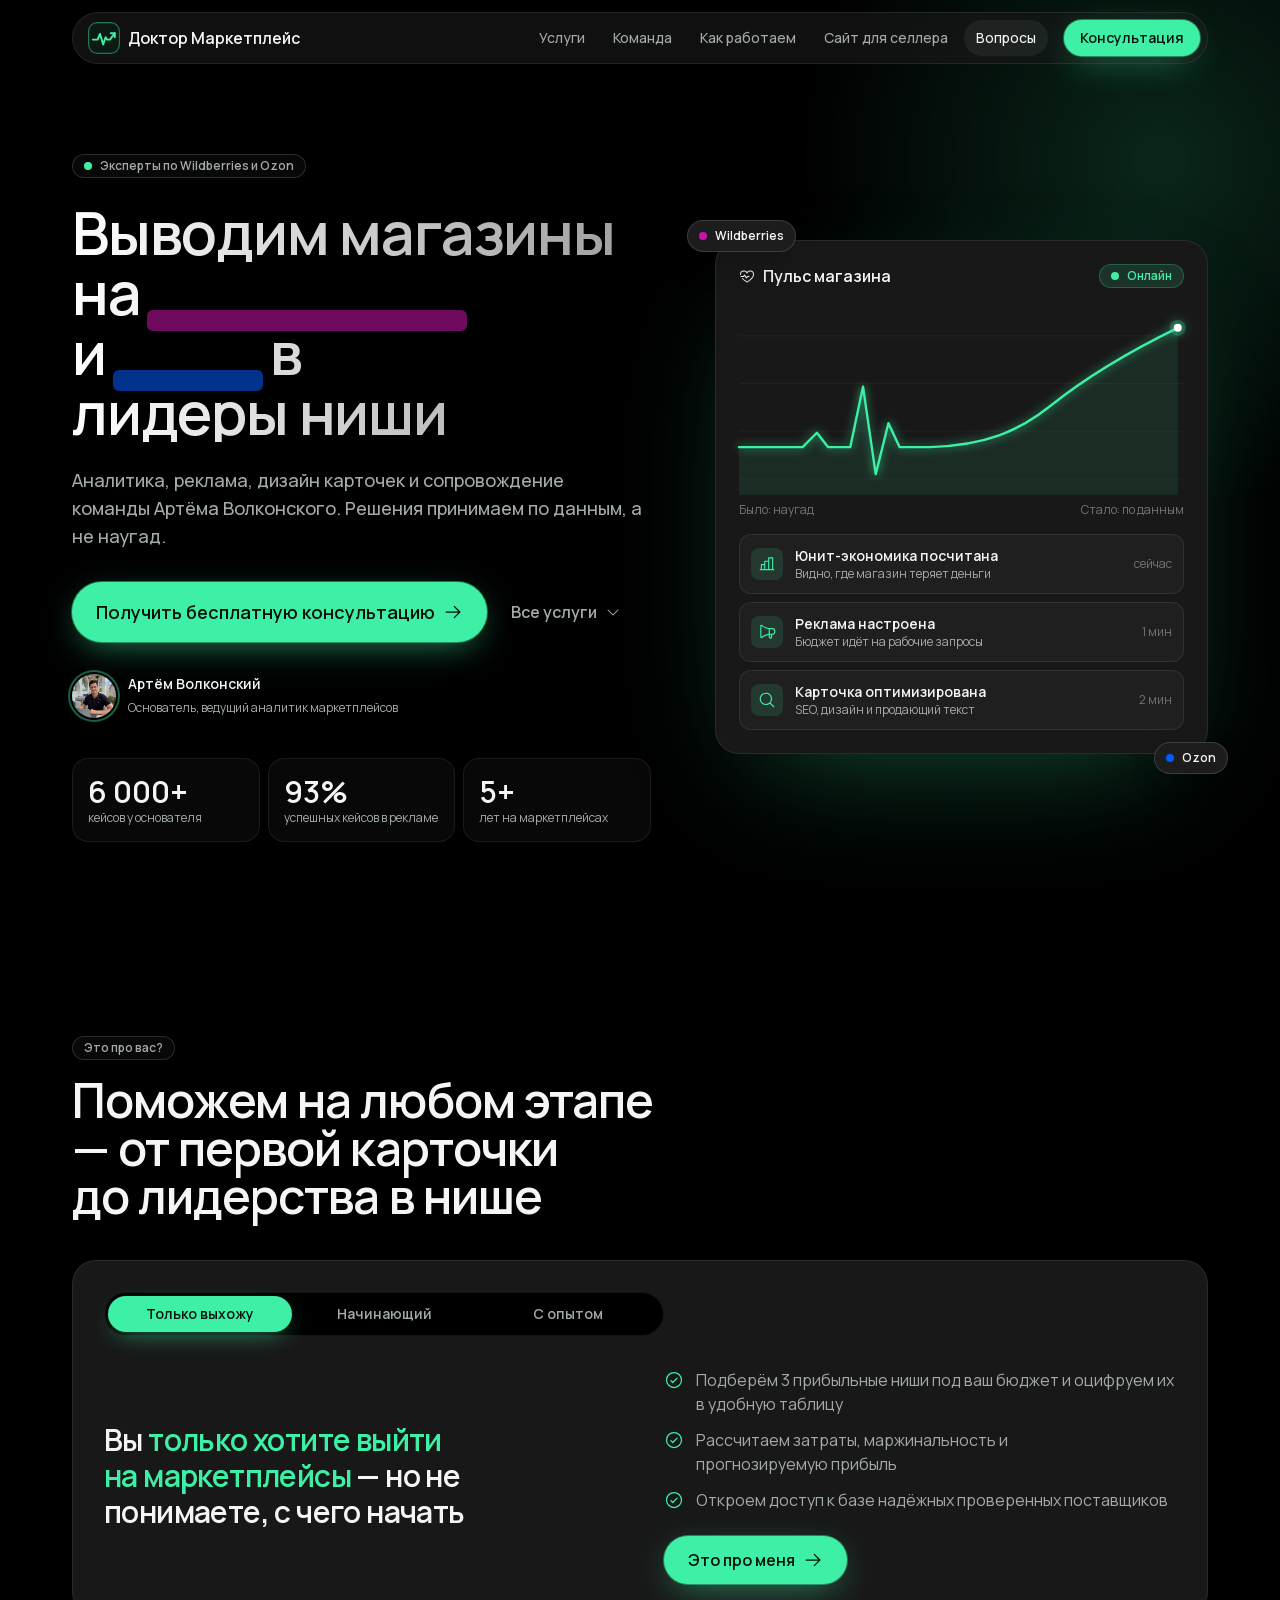
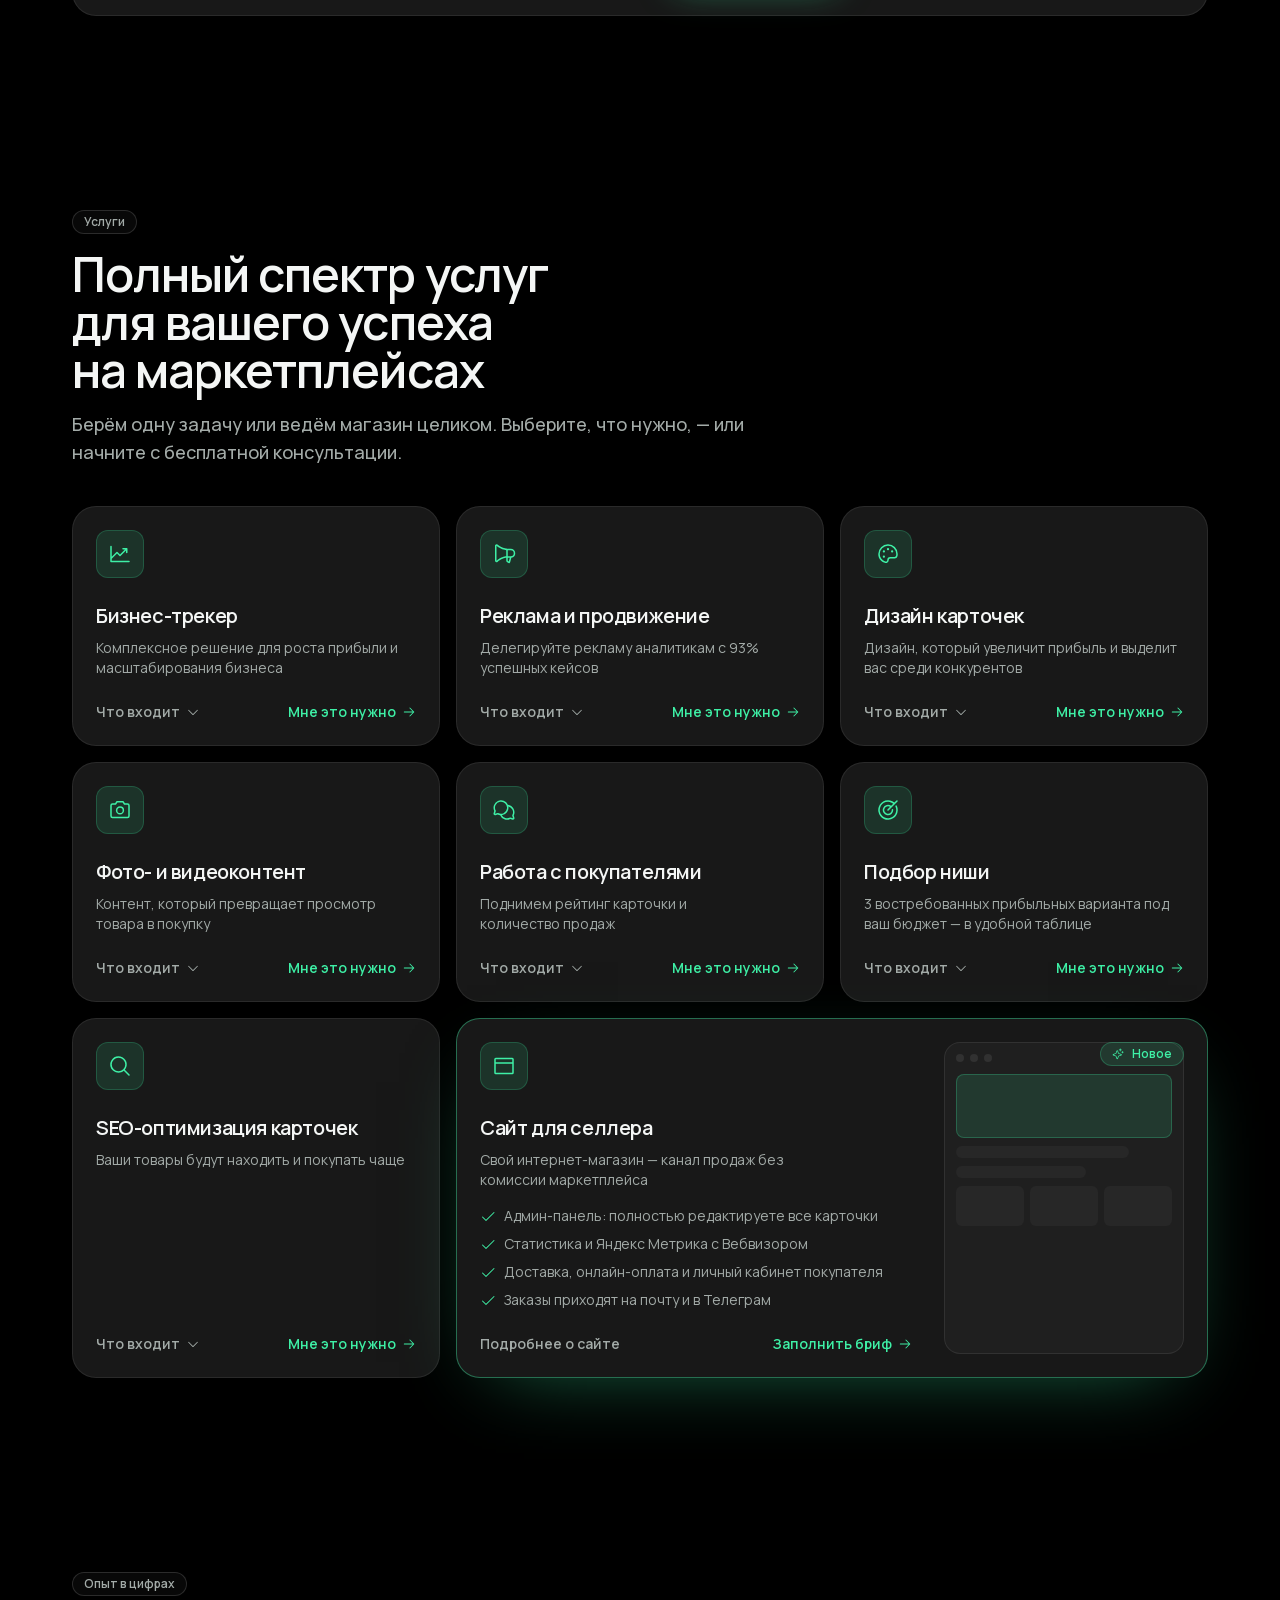
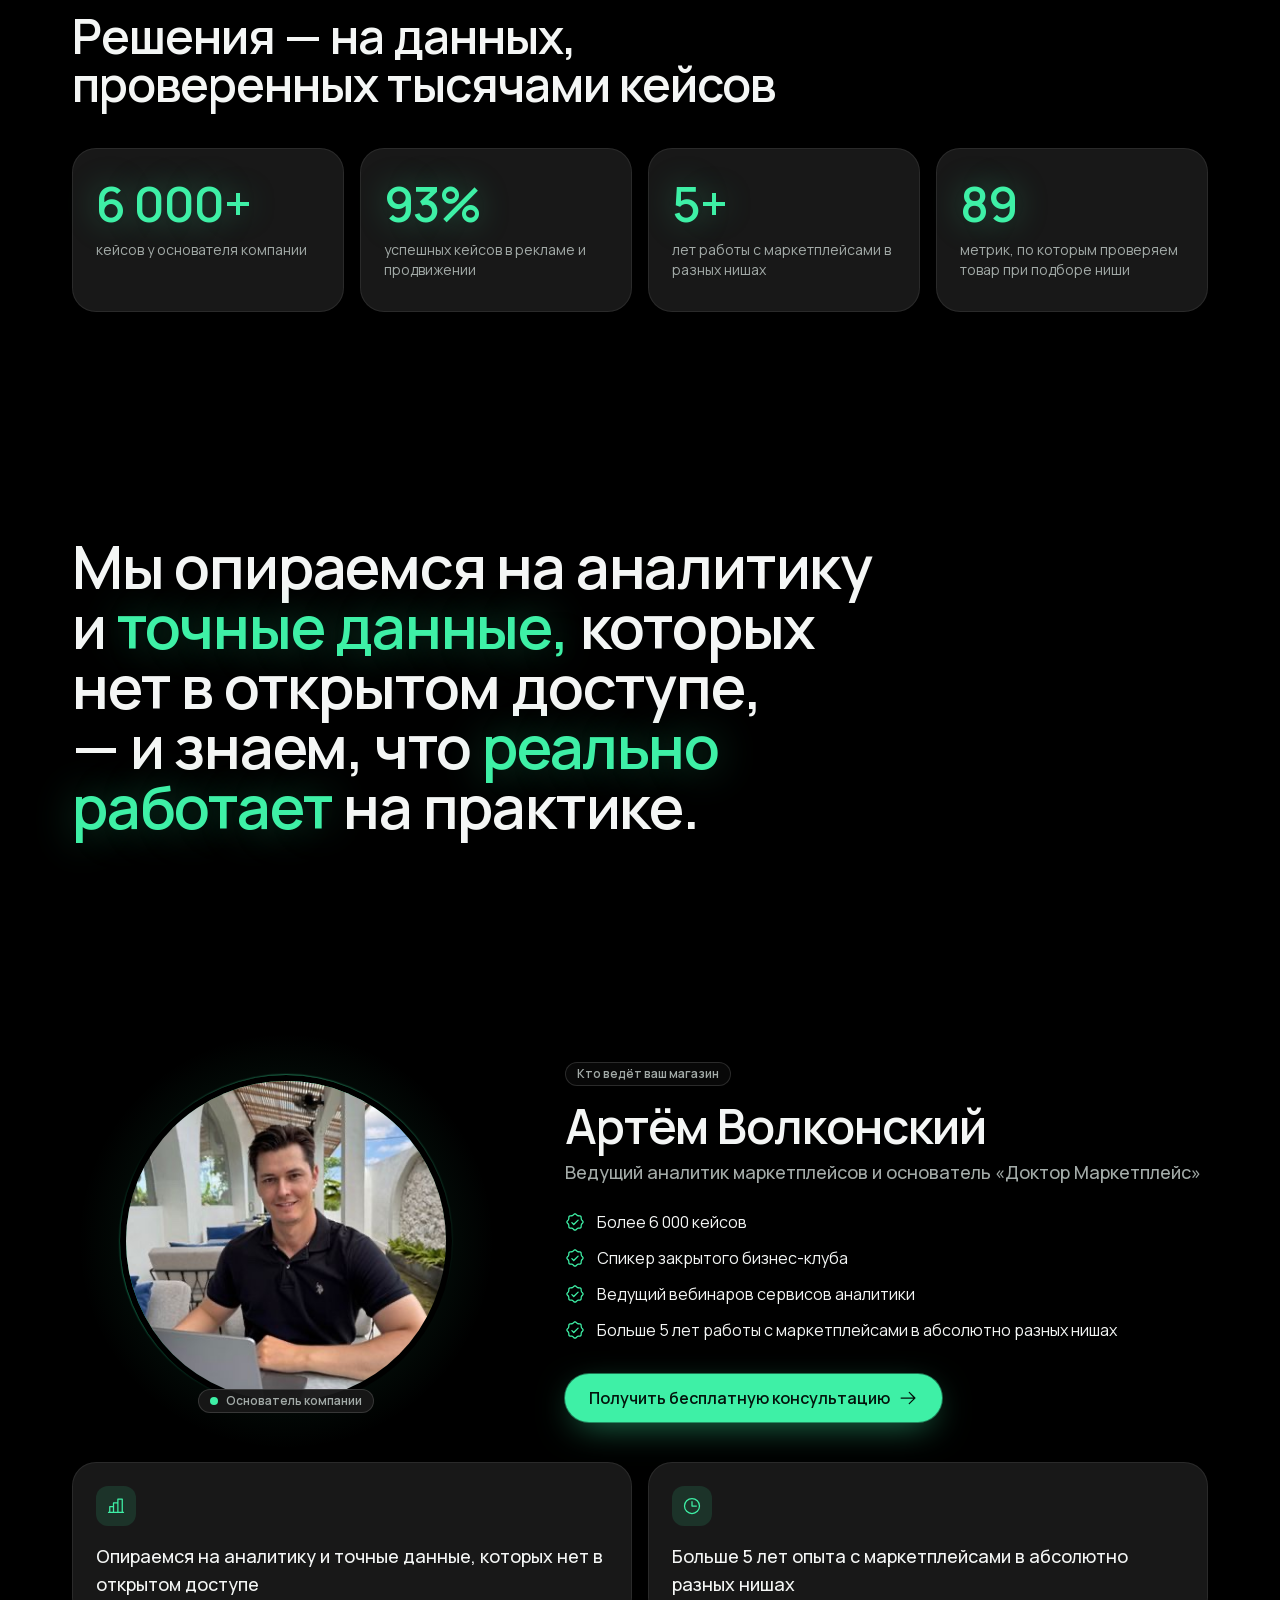
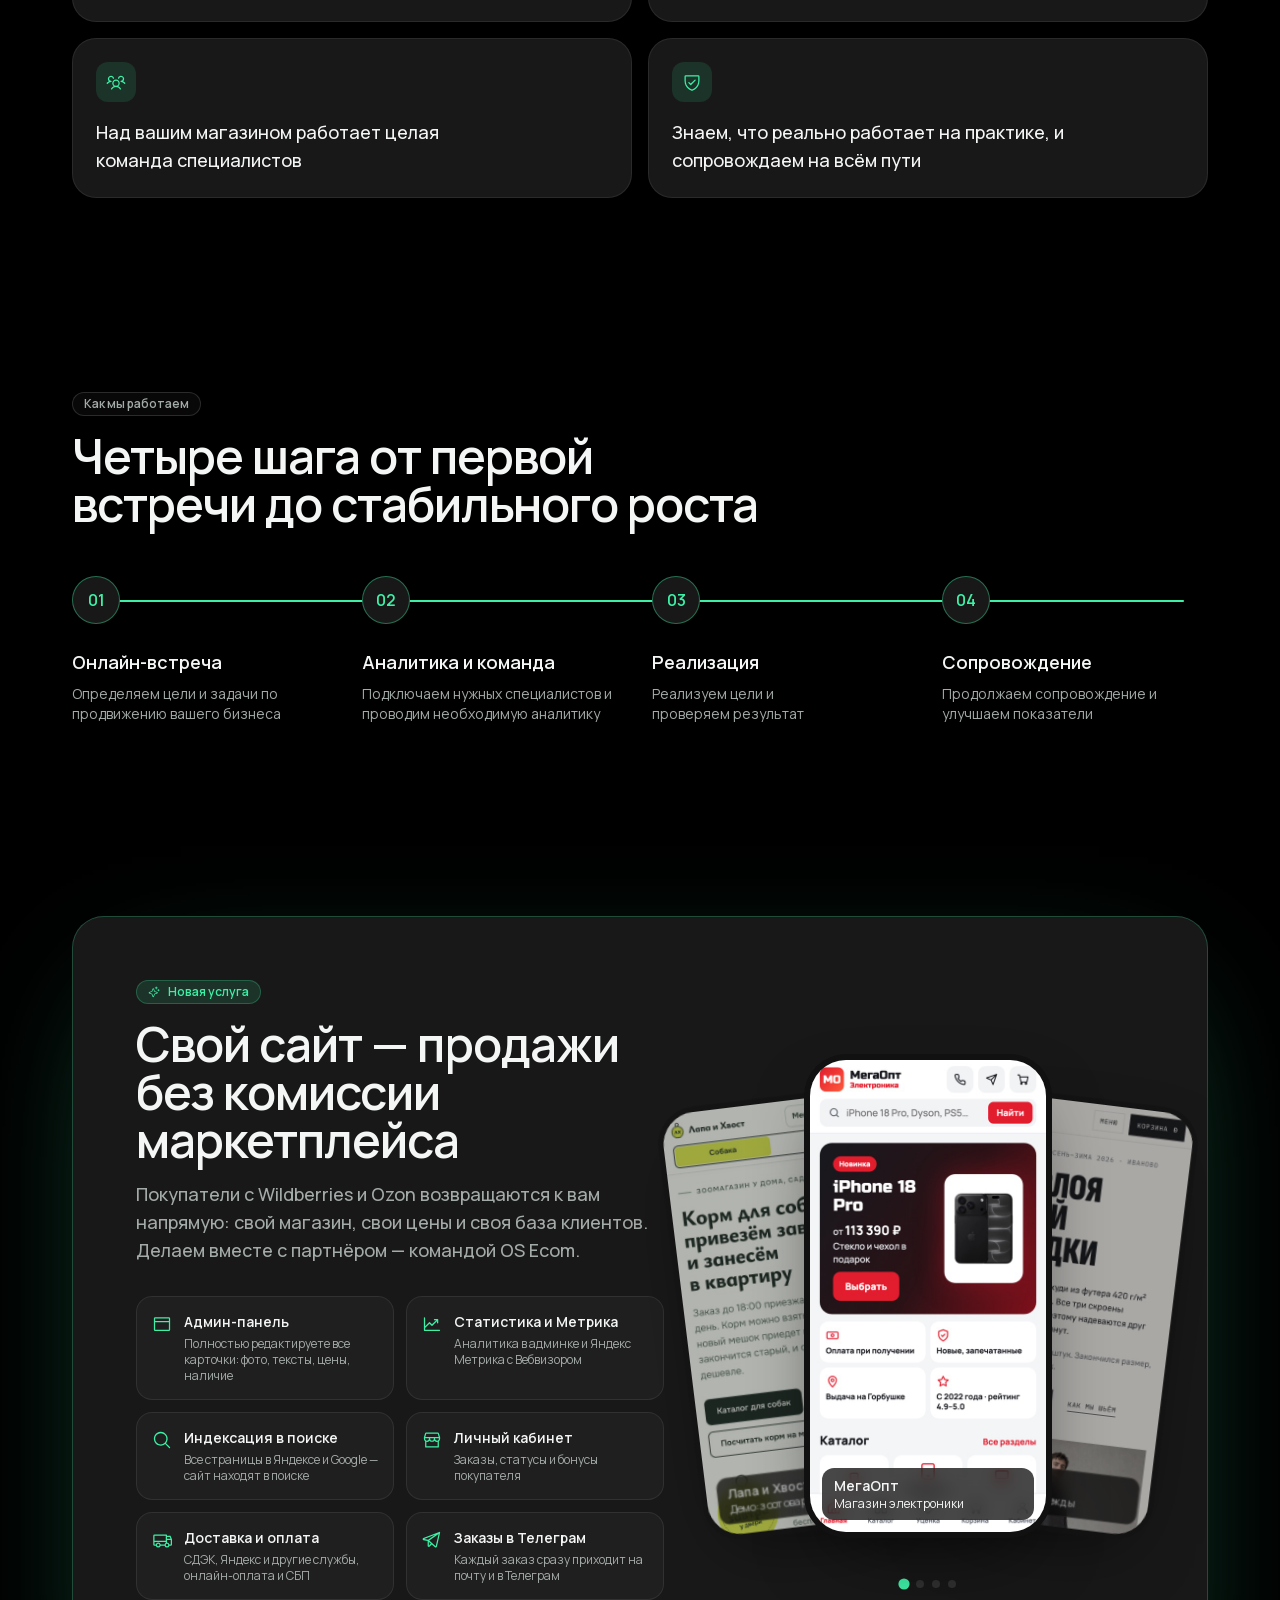
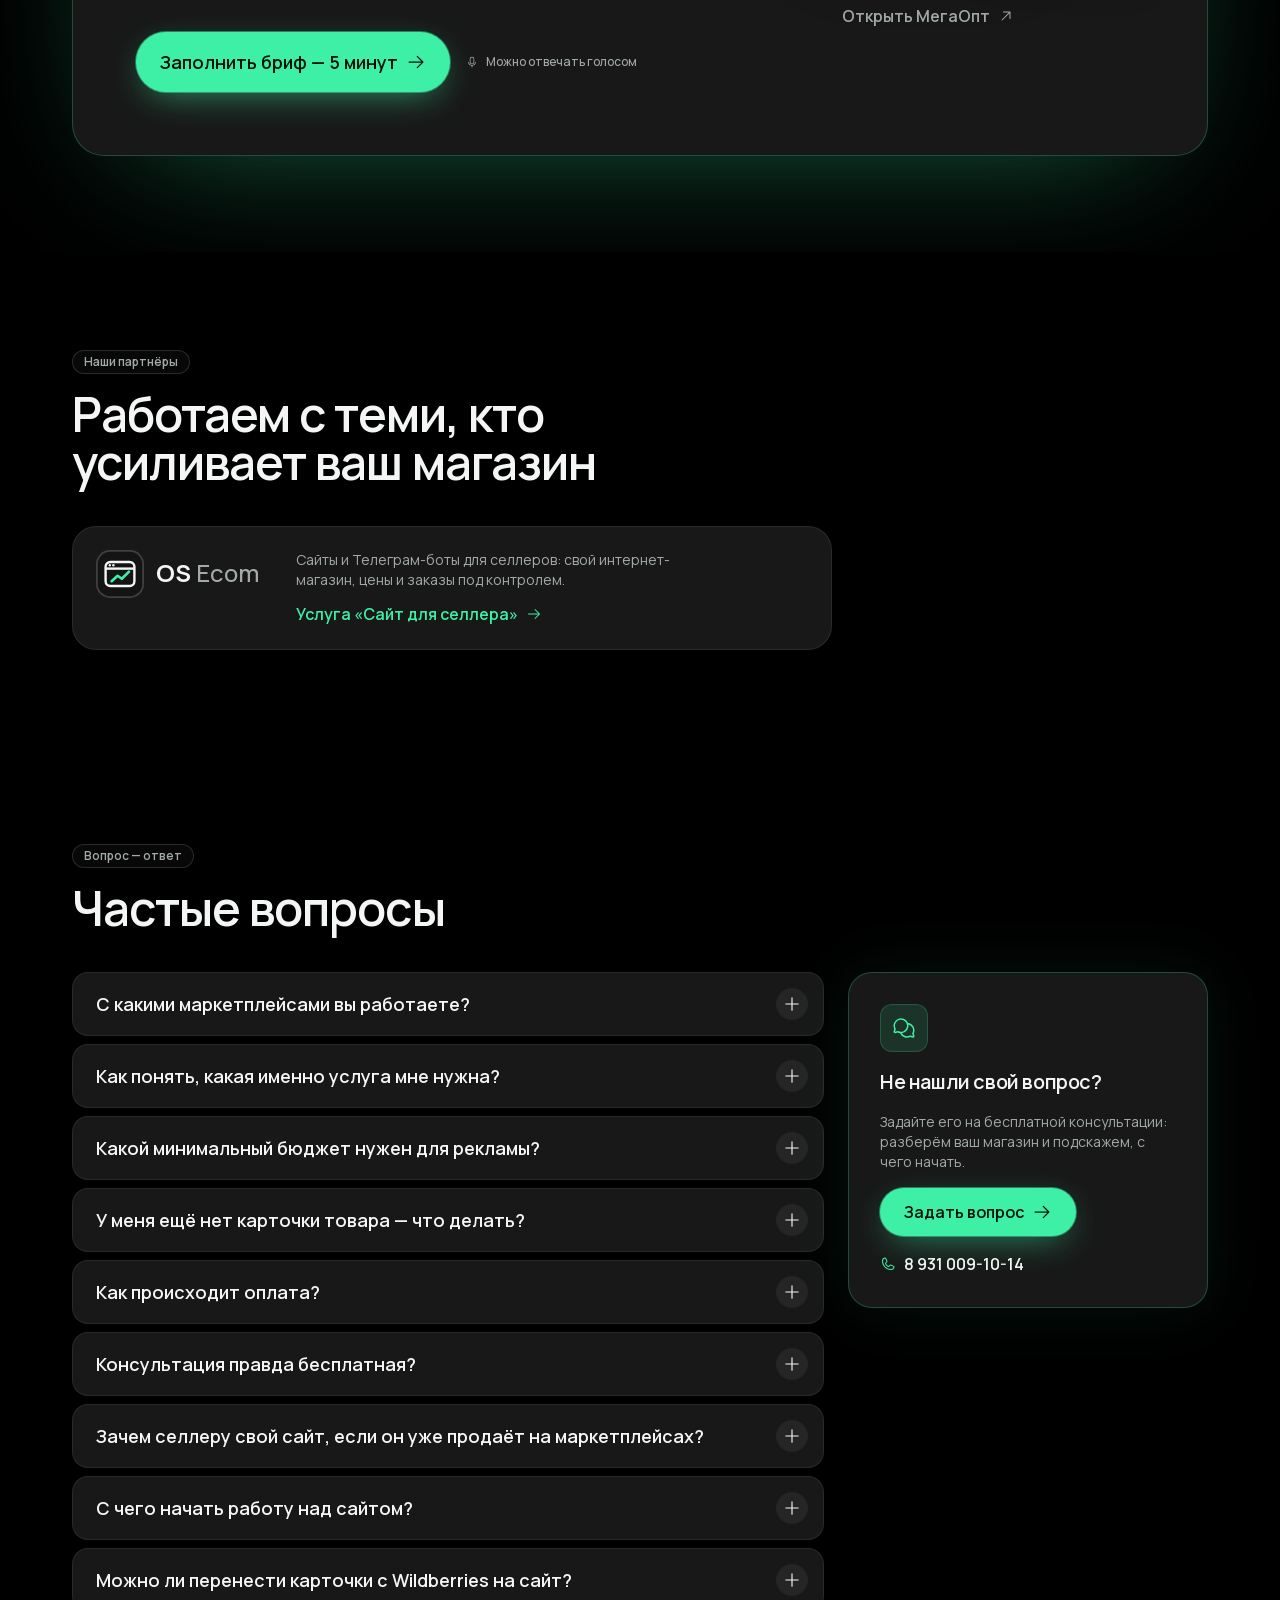
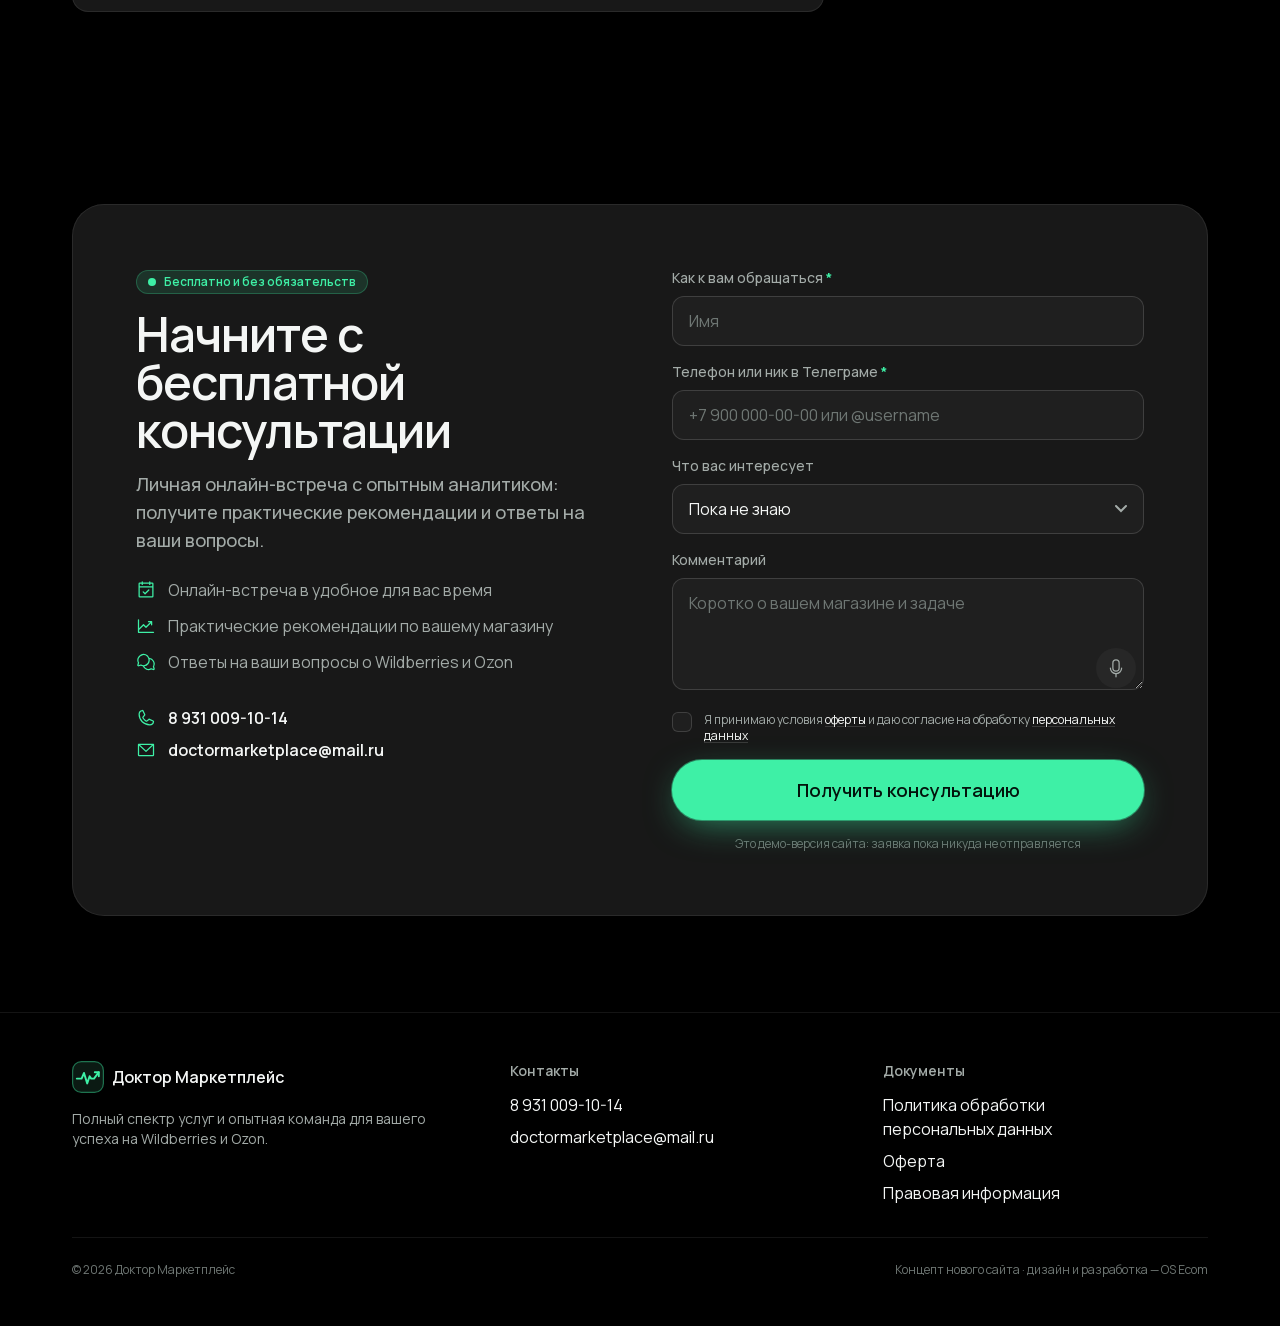
==== index.html @ 6ad9aa46 "Концепт сайта «Доктор Маркетплейс» + бриф на создание интернет-магазина Co-Authored-By: Claude Opus " ====
<!doctype html>
<html lang="ru" class="no-js">
<head>
<meta charset="utf-8">
<meta name="viewport" content="width=device-width, initial-scale=1, viewport-fit=cover">
<title>Доктор Маркетплейс — рост продаж на Wildberries и Ozon</title>
<meta name="description" content="Аналитика, реклама, дизайн карточек, SEO и сопровождение селлеров Wildberries и Ozon. Начните с бесплатной консультации. Новая услуга — свой сайт для селлера.">
<meta name="robots" content="noindex, nofollow">
<meta name="theme-color" content="#000000">
<meta property="og:type" content="website">
<meta property="og:locale" content="ru_RU">
<meta property="og:title" content="Доктор Маркетплейс — рост продаж на Wildberries и Ozon">
<meta property="og:description" content="Аналитика, реклама, дизайн карточек и сопровождение команды Артёма Волконского. Решения — по данным, а не наугад.">
<meta property="og:image" content="https://i78424325.github.io/doctor-marketplace/img/og.png">
<meta name="twitter:card" content="summary_large_image">
<link rel="icon" href="favicon.svg" type="image/svg+xml">
<link rel="preload" href="fonts/manrope-cyrillic.woff2" as="font" type="font/woff2" crossorigin>
<link rel="stylesheet" href="css/fonts.css?v=11192016">
<link rel="stylesheet" href="css/style.css?v=11192016">
<script type="application/ld+json">{"@context": "https://schema.org", "@type": "FAQPage", "mainEntity": [{"@type": "Question", "name": "С какими маркетплейсами вы работаете?", "acceptedAnswer": {"@type": "Answer", "text": "Мы эксперты по Wildberries и Ozon."}}, {"@type": "Question", "name": "Как понять, какая именно услуга мне нужна?", "acceptedAnswer": {"@type": "Answer", "text": "Всё зависит от ваших целей. Самый удобный путь — оставить заявку на онлайн-встречу с нашим экспертом и обсудить этот вопрос с профессионалом."}}, {"@type": "Question", "name": "Какой минимальный бюджет нужен для рекламы?", "acceptedAnswer": {"@type": "Answer", "text": "Минимальный бюджет зависит от ниши, в которой продвигается товар, и ещё множества факторов. Расчёт бюджета индивидуален для каждой ситуации — у нас есть и кейсы, где товар продвигался без вложений во внутреннюю рекламу."}}, {"@type": "Question", "name": "У меня ещё нет карточки товара — что делать?", "acceptedAnswer": {"@type": "Answer", "text": "В нашей команде есть опытные фотографы, видеографы и дизайнеры, которые работают именно с маркетплейсами. Сначала аналитики изучают вашу нишу и конкурентов и узнают ваши пожелания. Затем вы отправляете нам товар и в короткий срок получаете готовые карточки. Каждый этап согласовываем с вами."}}, {"@type": "Question", "name": "Как происходит оплата?", "acceptedAnswer": {"@type": "Answer", "text": "Оплатить услугу можно по счёту как ИП или ООО, а как физлицо — по ссылке или QR-коду. Некоторые услуги можно оплачивать частями через наши банки-партнёры."}}, {"@type": "Question", "name": "Консультация правда бесплатная?", "acceptedAnswer": {"@type": "Answer", "text": "Да. Это личная онлайн-встреча с опытным аналитиком: практические рекомендации и ответы на ваши вопросы. Она ни к чему не обязывает."}}, {"@type": "Question", "name": "Зачем селлеру свой сайт, если он уже продаёт на маркетплейсах?", "acceptedAnswer": {"@type": "Answer", "text": "Это канал продаж без комиссии маркетплейса: покупатели возвращаются к вам напрямую, а база клиентов остаётся у вас. На сайте свои цены и свои акции, и он не зависит от правил площадки."}}, {"@type": "Question", "name": "С чего начать работу над сайтом?", "acceptedAnswer": {"@type": "Answer", "text": "Заполните бриф — это 5–7 минут, отвечать можно голосом. По ответам подготовимся к созвону, где обсудим сроки и стоимость."}}, {"@type": "Question", "name": "Можно ли перенести карточки с Wildberries на сайт?", "acceptedAnswer": {"@type": "Answer", "text": "Да. Фото, описания, характеристики и цены переносим автоматически — для этого понадобится ключ доступа из кабинета продавца."}}]}</script>
</head>
<body>
<a class="skip" href="#main">Перейти к содержанию</a>

<header>
  <nav class="nav" aria-label="Основное меню">
    <a class="logo" href="#top" aria-label="Доктор Маркетплейс — в начало"><svg viewBox="0 0 40 40" aria-hidden="true" focusable="false"><rect x=".75" y=".75" width="38.5" height="38.5" rx="11" fill="#0B1A13" stroke="#3EF0A6" stroke-opacity=".45" stroke-width="1.5"/><path d="M6 22h6l3-7 4 13 3-9 2 3h3.5l6-8" fill="none" stroke="#3EF0A6" stroke-width="2.4" stroke-linecap="round" stroke-linejoin="round"/><path d="M28.5 14h5v5" fill="none" stroke="#3EF0A6" stroke-width="2.4" stroke-linecap="round" stroke-linejoin="round"/></svg><span>Доктор Маркетплейс</span></a>
    <div class="nav-links">
      <a href="#uslugi"><span class="roll"><span>Услуги</span><span aria-hidden="true">Услуги</span></span></a>
      <a href="#komanda"><span class="roll"><span>Команда</span><span aria-hidden="true">Команда</span></span></a>
      <a href="#kak"><span class="roll"><span>Как работаем</span><span aria-hidden="true">Как работаем</span></span></a>
      <a href="#sait"><span class="roll"><span>Сайт для селлера</span><span aria-hidden="true">Сайт для селлера</span></span></a>
      <a href="#faq"><span class="roll"><span>Вопросы</span><span aria-hidden="true">Вопросы</span></span></a>
    </div>
    <a class="btn btn-primary btn-sm nav-cta" href="#consult" data-service="Пока не знаю"><span>Консультация</span></a>
    <button class="menu-btn" type="button" aria-label="Открыть меню" aria-expanded="false" aria-controls="mmenu"><span></span><span></span></button>
  </nav>
  <div class="mobile-menu" id="mmenu">
    <a href="#uslugi">Услуги</a>
    <a href="#komanda">Команда</a>
    <a href="#kak">Как работаем</a>
    <a href="#sait">Сайт для селлера</a>
    <a href="#faq">Вопросы</a>
    <a class="btn btn-primary btn-lg" href="#consult" data-service="Пока не знаю"><span>Получить бесплатную консультацию</span></a>
  </div>
</header>

<main id="main">
  <section class="hero" id="top" aria-labelledby="hero-h">
    <div class="wrap hero-grid">
      <div>
        <span class="chip" data-reveal><i class="dot"></i>Эксперты по Wildberries и Ozon</span>
        <h1 class="heading-1" id="hero-h" data-reveal style="--d:60ms">Выводим магазины на <span class="mark mark-wb">Wildberries</span><br class="br-d"> и <span class="mark mark-ozon">Ozon</span> в лидеры&nbsp;ниши</h1>
        <p class="hero-lead" data-reveal style="--d:120ms">Аналитика, реклама, дизайн карточек и сопровождение команды Артёма Волконского. Решения принимаем по данным, а не наугад.</p>
        <div class="hero-cta" data-reveal style="--d:180ms">
          <a class="btn btn-primary btn-lg" href="#consult" data-service="Пока не знаю" data-magnetic><span>Получить бесплатную консультацию</span><svg class="i" aria-hidden="true" focusable="false" xmlns="http://www.w3.org/2000/svg" viewBox="0 0 256 256" fill="currentColor"><path d="M221.66,133.66l-72,72a8,8,0,0,1-11.32-11.32L196.69,136H40a8,8,0,0,1,0-16H196.69L138.34,61.66a8,8,0,0,1,11.32-11.32l72,72A8,8,0,0,1,221.66,133.66Z"/></svg></a>
          <a class="link-arrow" href="#uslugi"><span>Все услуги</span><svg class="i" aria-hidden="true" focusable="false" xmlns="http://www.w3.org/2000/svg" viewBox="0 0 256 256" fill="currentColor"><path d="M213.66,101.66l-80,80a8,8,0,0,1-11.32,0l-80-80A8,8,0,0,1,53.66,90.34L128,164.69l74.34-74.35a8,8,0,0,1,11.32,11.32Z"/></svg></a>
        </div>
        <div class="founder-mini" data-reveal style="--d:240ms">
          <img src="img/artem.jpg" alt="" width="44" height="44">
          <div><b>Артём Волконский</b><span>Основатель, ведущий аналитик маркетплейсов</span></div>
        </div>
        <div class="stats-strip" data-reveal style="--d:300ms">
          <div><b data-count="6000" data-suffix="+">6&nbsp;000+</b><span>кейсов у основателя</span></div>
          <div><b data-count="93" data-suffix="%">93%</b><span>успешных кейсов в рекламе</span></div>
          <div><b data-count="5" data-suffix="+">5+</b><span>лет на маркетплейсах</span></div>
        </div>
      </div>
      <div class="pulse-wrap" data-reveal style="--d:160ms">
        <span class="float-chip fc1"><i class="dot dot-wb"></i>Wildberries</span>
        <span class="float-chip fc2"><i class="dot dot-ozon"></i>Ozon</span>
        <div class="pulse-card">
          <div class="pc-head"><p class="title-3"><svg class="i" aria-hidden="true" focusable="false" xmlns="http://www.w3.org/2000/svg" viewBox="0 0 256 256" fill="currentColor"><path d="M72,144H32a8,8,0,0,1,0-16H67.72l13.62-20.44a8,8,0,0,1,13.32,0l25.34,38,9.34-14A8,8,0,0,1,136,128h24a8,8,0,0,1,0,16H140.28l-13.62,20.44a8,8,0,0,1-13.32,0L88,126.42l-9.34,14A8,8,0,0,1,72,144ZM178,40c-20.65,0-38.73,8.88-50,23.89C116.73,48.88,98.65,40,78,40a62.07,62.07,0,0,0-62,62c0,.75,0,1.5,0,2.25a8,8,0,1,0,16-.5c0-.58,0-1.17,0-1.75A46.06,46.06,0,0,1,78,56c19.45,0,35.78,10.36,42.6,27a8,8,0,0,0,14.8,0c6.82-16.67,23.15-27,42.6-27a46.06,46.06,0,0,1,46,46c0,53.61-77.76,102.15-96,112.8-10.83-6.31-42.63-26-66.68-52.21a8,8,0,1,0-11.8,10.82c31.17,34,72.93,56.68,74.69,57.63a8,8,0,0,0,7.58,0C136.21,228.66,240,172,240,102A62.07,62.07,0,0,0,178,40Z"/></svg><span>Пульс магазина</span></p><span class="chip chip-accent"><i class="dot"></i>Онлайн</span></div>
          <svg class="chart" viewBox="0 0 560 240" role="img" aria-label="Линия пульса превращается в растущий график продаж">
            <g class="grid"><line x1="0" y1="40" x2="560" y2="40"/><line x1="0" y1="100" x2="560" y2="100"/><line x1="0" y1="160" x2="560" y2="160"/><line x1="0" y1="220" x2="560" y2="220"/></g>
            <path class="area" d="M0 180 L80 180 L98 162 L112 180 L140 180 L156 104 L172 214 L188 150 L202 180 L240 180 C310 178 352 160 392 128 S478 66 552 30 L552 240 L0 240 Z"/>
            <path class="line" d="M0 180 L80 180 L98 162 L112 180 L140 180 L156 104 L172 214 L188 150 L202 180 L240 180 C310 178 352 160 392 128 S478 66 552 30"/>
            <circle class="halo" r="10" cx="0" cy="180"/>
            <circle class="pt" r="5" cx="0" cy="180"/>
          </svg>
          <div class="chart-labels"><span>Было: наугад</span><span>Стало: по данным</span></div>
          <div class="notes">
            <div class="note"><span class="ic"><svg class="i" aria-hidden="true" focusable="false" xmlns="http://www.w3.org/2000/svg" viewBox="0 0 256 256" fill="currentColor"><path d="M224,200h-8V40a8,8,0,0,0-8-8H152a8,8,0,0,0-8,8V80H96a8,8,0,0,0-8,8v40H48a8,8,0,0,0-8,8v64H32a8,8,0,0,0,0,16H224a8,8,0,0,0,0-16ZM160,48h40V200H160ZM104,96h40V200H104ZM56,144H88v56H56Z"/></svg></span><div><b>Юнит-экономика посчитана</b><span>Видно, где магазин теряет деньги</span></div><time>сейчас</time></div>
            <div class="note"><span class="ic"><svg class="i" aria-hidden="true" focusable="false" xmlns="http://www.w3.org/2000/svg" viewBox="0 0 256 256" fill="currentColor"><path d="M248,120a48.05,48.05,0,0,0-48-48H160.2c-2.91-.17-53.62-3.74-101.91-44.24A16,16,0,0,0,32,40V200a16,16,0,0,0,26.29,12.25c37.77-31.68,77-40.76,93.71-43.3v31.72A16,16,0,0,0,159.12,214l11,7.33A16,16,0,0,0,194.5,212l11.77-44.36A48.07,48.07,0,0,0,248,120ZM48,199.93V40h0c42.81,35.91,86.63,45,104,47.24v65.48C134.65,155,90.84,164.07,48,199.93Zm131,8,0,.11-11-7.33V168h21.6ZM200,152H168V88h32a32,32,0,1,1,0,64Z"/></svg></span><div><b>Реклама настроена</b><span>Бюджет идёт на рабочие запросы</span></div><time>1 мин</time></div>
            <div class="note"><span class="ic"><svg class="i" aria-hidden="true" focusable="false" xmlns="http://www.w3.org/2000/svg" viewBox="0 0 256 256" fill="currentColor"><path d="M229.66,218.34l-50.07-50.06a88.11,88.11,0,1,0-11.31,11.31l50.06,50.07a8,8,0,0,0,11.32-11.32ZM40,112a72,72,0,1,1,72,72A72.08,72.08,0,0,1,40,112Z"/></svg></span><div><b>Карточка оптимизирована</b><span>SEO, дизайн и продающий текст</span></div><time>2 мин</time></div>
          </div>
        </div>
      </div>
    </div>
  </section>

  <section class="sec" id="pro-vas" aria-labelledby="pv-h">
    <div class="wrap">
      <div class="sec-head" data-reveal>
        <span class="chip">Это про вас?</span>
        <h2 class="heading-2" id="pv-h">Поможем на любом этапе — от первой карточки до лидерства в нише</h2>
      </div>
      <div class="persona-box" data-reveal style="--d:80ms">
        <div class="seg" role="tablist" aria-label="Ваш этап на маркетплейсах">
          <span class="seg-pill" aria-hidden="true"></span>
          <button type="button" role="tab" id="t1" aria-controls="p1" aria-selected="true">Только выхожу</button>
          <button type="button" role="tab" id="t2" aria-controls="p2" aria-selected="false" tabindex="-1">Начинающий</button>
          <button type="button" role="tab" id="t3" aria-controls="p3" aria-selected="false" tabindex="-1">С опытом</button>
        </div>
        <div class="persona" id="p1" role="tabpanel" aria-labelledby="t1">
          <p class="heading-4">Вы <em>только хотите выйти на маркетплейсы</em> — но не понимаете, с чего начать</p>
          <div>
            <ul>
              <li><svg class="i" aria-hidden="true" focusable="false" xmlns="http://www.w3.org/2000/svg" viewBox="0 0 256 256" fill="currentColor"><path d="M173.66,98.34a8,8,0,0,1,0,11.32l-56,56a8,8,0,0,1-11.32,0l-24-24a8,8,0,0,1,11.32-11.32L112,148.69l50.34-50.35A8,8,0,0,1,173.66,98.34ZM232,128A104,104,0,1,1,128,24,104.11,104.11,0,0,1,232,128Zm-16,0a88,88,0,1,0-88,88A88.1,88.1,0,0,0,216,128Z"/></svg><span>Подберём 3 прибыльные ниши под ваш бюджет и оцифруем их в удобную таблицу</span></li>
              <li><svg class="i" aria-hidden="true" focusable="false" xmlns="http://www.w3.org/2000/svg" viewBox="0 0 256 256" fill="currentColor"><path d="M173.66,98.34a8,8,0,0,1,0,11.32l-56,56a8,8,0,0,1-11.32,0l-24-24a8,8,0,0,1,11.32-11.32L112,148.69l50.34-50.35A8,8,0,0,1,173.66,98.34ZM232,128A104,104,0,1,1,128,24,104.11,104.11,0,0,1,232,128Zm-16,0a88,88,0,1,0-88,88A88.1,88.1,0,0,0,216,128Z"/></svg><span>Рассчитаем затраты, маржинальность и прогнозируемую прибыль</span></li>
              <li><svg class="i" aria-hidden="true" focusable="false" xmlns="http://www.w3.org/2000/svg" viewBox="0 0 256 256" fill="currentColor"><path d="M173.66,98.34a8,8,0,0,1,0,11.32l-56,56a8,8,0,0,1-11.32,0l-24-24a8,8,0,0,1,11.32-11.32L112,148.69l50.34-50.35A8,8,0,0,1,173.66,98.34ZM232,128A104,104,0,1,1,128,24,104.11,104.11,0,0,1,232,128Zm-16,0a88,88,0,1,0-88,88A88.1,88.1,0,0,0,216,128Z"/></svg><span>Откроем доступ к базе надёжных проверенных поставщиков</span></li>
            </ul>
            <a class="btn btn-primary" href="#consult" data-service="Подбор ниши" data-note="Только хочу выйти на маркетплейсы"><span>Это про меня</span><svg class="i" aria-hidden="true" focusable="false" xmlns="http://www.w3.org/2000/svg" viewBox="0 0 256 256" fill="currentColor"><path d="M221.66,133.66l-72,72a8,8,0,0,1-11.32-11.32L196.69,136H40a8,8,0,0,1,0-16H196.69L138.34,61.66a8,8,0,0,1,11.32-11.32l72,72A8,8,0,0,1,221.66,133.66Z"/></svg></a>
          </div>
        </div>
        <div class="persona" id="p2" role="tabpanel" aria-labelledby="t2" hidden>
          <p class="heading-4">Вы <em>начинающий селлер</em> — и пока не знаете, что делать, чтобы хорошо зарабатывать</p>
          <div>
            <ul>
              <li><svg class="i" aria-hidden="true" focusable="false" xmlns="http://www.w3.org/2000/svg" viewBox="0 0 256 256" fill="currentColor"><path d="M173.66,98.34a8,8,0,0,1,0,11.32l-56,56a8,8,0,0,1-11.32,0l-24-24a8,8,0,0,1,11.32-11.32L112,148.69l50.34-50.35A8,8,0,0,1,173.66,98.34ZM232,128A104,104,0,1,1,128,24,104.11,104.11,0,0,1,232,128Zm-16,0a88,88,0,1,0-88,88A88.1,88.1,0,0,0,216,128Z"/></svg><span>Посчитаем юнит-экономику и найдём точки роста — без действий наугад</span></li>
              <li><svg class="i" aria-hidden="true" focusable="false" xmlns="http://www.w3.org/2000/svg" viewBox="0 0 256 256" fill="currentColor"><path d="M173.66,98.34a8,8,0,0,1,0,11.32l-56,56a8,8,0,0,1-11.32,0l-24-24a8,8,0,0,1,11.32-11.32L112,148.69l50.34-50.35A8,8,0,0,1,173.66,98.34ZM232,128A104,104,0,1,1,128,24,104.11,104.11,0,0,1,232,128Zm-16,0a88,88,0,1,0-88,88A88.1,88.1,0,0,0,216,128Z"/></svg><span>Настроим рекламу и SEO, чтобы товары находили и покупали чаще</span></li>
              <li><svg class="i" aria-hidden="true" focusable="false" xmlns="http://www.w3.org/2000/svg" viewBox="0 0 256 256" fill="currentColor"><path d="M173.66,98.34a8,8,0,0,1,0,11.32l-56,56a8,8,0,0,1-11.32,0l-24-24a8,8,0,0,1,11.32-11.32L112,148.69l50.34-50.35A8,8,0,0,1,173.66,98.34ZM232,128A104,104,0,1,1,128,24,104.11,104.11,0,0,1,232,128Zm-16,0a88,88,0,1,0-88,88A88.1,88.1,0,0,0,216,128Z"/></svg><span>Сделаем дизайн карточек, который поднимает конверсию в покупку</span></li>
            </ul>
            <a class="btn btn-primary" href="#consult" data-service="Пока не знаю" data-note="Я начинающий селлер"><span>Это про меня</span><svg class="i" aria-hidden="true" focusable="false" xmlns="http://www.w3.org/2000/svg" viewBox="0 0 256 256" fill="currentColor"><path d="M221.66,133.66l-72,72a8,8,0,0,1-11.32-11.32L196.69,136H40a8,8,0,0,1,0-16H196.69L138.34,61.66a8,8,0,0,1,11.32-11.32l72,72A8,8,0,0,1,221.66,133.66Z"/></svg></a>
          </div>
        </div>
        <div class="persona" id="p3" role="tabpanel" aria-labelledby="t3" hidden>
          <p class="heading-4">Вы <em>селлер с опытом</em> — и хотите кратно увеличить прибыль и стать лидером ниши</p>
          <div>
            <ul>
              <li><svg class="i" aria-hidden="true" focusable="false" xmlns="http://www.w3.org/2000/svg" viewBox="0 0 256 256" fill="currentColor"><path d="M173.66,98.34a8,8,0,0,1,0,11.32l-56,56a8,8,0,0,1-11.32,0l-24-24a8,8,0,0,1,11.32-11.32L112,148.69l50.34-50.35A8,8,0,0,1,173.66,98.34ZM232,128A104,104,0,1,1,128,24,104.11,104.11,0,0,1,232,128Zm-16,0a88,88,0,1,0-88,88A88.1,88.1,0,0,0,216,128Z"/></svg><span>Бизнес-трекер: персональная стратегия роста и сопровождение на каждом этапе</span></li>
              <li><svg class="i" aria-hidden="true" focusable="false" xmlns="http://www.w3.org/2000/svg" viewBox="0 0 256 256" fill="currentColor"><path d="M173.66,98.34a8,8,0,0,1,0,11.32l-56,56a8,8,0,0,1-11.32,0l-24-24a8,8,0,0,1,11.32-11.32L112,148.69l50.34-50.35A8,8,0,0,1,173.66,98.34ZM232,128A104,104,0,1,1,128,24,104.11,104.11,0,0,1,232,128Zm-16,0a88,88,0,1,0-88,88A88.1,88.1,0,0,0,216,128Z"/></svg><span>Анализ конкурентов и план, как стать лидером ниши</span></li>
              <li><svg class="i" aria-hidden="true" focusable="false" xmlns="http://www.w3.org/2000/svg" viewBox="0 0 256 256" fill="currentColor"><path d="M173.66,98.34a8,8,0,0,1,0,11.32l-56,56a8,8,0,0,1-11.32,0l-24-24a8,8,0,0,1,11.32-11.32L112,148.69l50.34-50.35A8,8,0,0,1,173.66,98.34ZM232,128A104,104,0,1,1,128,24,104.11,104.11,0,0,1,232,128Zm-16,0a88,88,0,1,0-88,88A88.1,88.1,0,0,0,216,128Z"/></svg><span>Еженедельные индивидуальные онлайн-встречи с командой</span></li>
            </ul>
            <a class="btn btn-primary" href="#consult" data-service="Бизнес-трекер" data-note="Селлер с опытом, хочу масштабироваться"><span>Это про меня</span><svg class="i" aria-hidden="true" focusable="false" xmlns="http://www.w3.org/2000/svg" viewBox="0 0 256 256" fill="currentColor"><path d="M221.66,133.66l-72,72a8,8,0,0,1-11.32-11.32L196.69,136H40a8,8,0,0,1,0-16H196.69L138.34,61.66a8,8,0,0,1,11.32-11.32l72,72A8,8,0,0,1,221.66,133.66Z"/></svg></a>
          </div>
        </div>
      </div>
    </div>
  </section>

  <section class="sec" id="uslugi" aria-labelledby="svc-h">
    <div class="wrap">
      <div class="sec-head" data-reveal>
        <span class="chip">Услуги</span>
        <h2 class="heading-2" id="svc-h">Полный спектр услуг для вашего успеха на маркетплейсах</h2>
        <p>Берём одну задачу или ведём магазин целиком. Выберите, что нужно, — или начните с бесплатной консультации.</p>
      </div>
      <div class="svc-grid">
        <article class="svc spot" data-reveal>
          <span class="ic"><svg class="i" aria-hidden="true" focusable="false" xmlns="http://www.w3.org/2000/svg" viewBox="0 0 256 256" fill="currentColor"><path d="M232,208a8,8,0,0,1-8,8H32a8,8,0,0,1-8-8V48a8,8,0,0,1,16,0V156.69l50.34-50.35a8,8,0,0,1,11.32,0L128,132.69,180.69,80H160a8,8,0,0,1,0-16h40a8,8,0,0,1,8,8v40a8,8,0,0,1-16,0V91.31l-58.34,58.35a8,8,0,0,1-11.32,0L96,123.31l-56,56V200H224A8,8,0,0,1,232,208Z"/></svg></span>
          <h3 class="heading-6">Бизнес-трекер</h3>
          <p class="body-6">Комплексное решение для роста прибыли и масштабирования бизнеса</p>
          <ul id="s1" hidden>
            <li><svg class="i" aria-hidden="true" focusable="false" xmlns="http://www.w3.org/2000/svg" viewBox="0 0 256 256" fill="currentColor"><path d="M229.66,77.66l-128,128a8,8,0,0,1-11.32,0l-56-56a8,8,0,0,1,11.32-11.32L96,188.69,218.34,66.34a8,8,0,0,1,11.32,11.32Z"/></svg><span>Пошаговая персональная стратегия роста магазина и сопровождение на каждом этапе</span></li>
            <li><svg class="i" aria-hidden="true" focusable="false" xmlns="http://www.w3.org/2000/svg" viewBox="0 0 256 256" fill="currentColor"><path d="M229.66,77.66l-128,128a8,8,0,0,1-11.32,0l-56-56a8,8,0,0,1,11.32-11.32L96,188.69,218.34,66.34a8,8,0,0,1,11.32,11.32Z"/></svg><span>Реклама, анализ конкурентов и план, как стать лидером ниши</span></li>
            <li><svg class="i" aria-hidden="true" focusable="false" xmlns="http://www.w3.org/2000/svg" viewBox="0 0 256 256" fill="currentColor"><path d="M229.66,77.66l-128,128a8,8,0,0,1-11.32,0l-56-56a8,8,0,0,1,11.32-11.32L96,188.69,218.34,66.34a8,8,0,0,1,11.32,11.32Z"/></svg><span>Ваши вопросы решает команда опытных специалистов</span></li>
            <li><svg class="i" aria-hidden="true" focusable="false" xmlns="http://www.w3.org/2000/svg" viewBox="0 0 256 256" fill="currentColor"><path d="M229.66,77.66l-128,128a8,8,0,0,1-11.32,0l-56-56a8,8,0,0,1,11.32-11.32L96,188.69,218.34,66.34a8,8,0,0,1,11.32,11.32Z"/></svg><span>Юнит-экономика и работа с точками роста без действий наугад</span></li>
            <li><svg class="i" aria-hidden="true" focusable="false" xmlns="http://www.w3.org/2000/svg" viewBox="0 0 256 256" fill="currentColor"><path d="M229.66,77.66l-128,128a8,8,0,0,1-11.32,0l-56-56a8,8,0,0,1,11.32-11.32L96,188.69,218.34,66.34a8,8,0,0,1,11.32,11.32Z"/></svg><span>Еженедельные индивидуальные онлайн-встречи</span></li>
          </ul>
          <div class="svc-foot"><button type="button" class="svc-more" aria-expanded="false" aria-controls="s1"><span class="lbl">Что входит</span><svg class="i" aria-hidden="true" focusable="false" xmlns="http://www.w3.org/2000/svg" viewBox="0 0 256 256" fill="currentColor"><path d="M213.66,101.66l-80,80a8,8,0,0,1-11.32,0l-80-80A8,8,0,0,1,53.66,90.34L128,164.69l74.34-74.35a8,8,0,0,1,11.32,11.32Z"/></svg></button><a class="svc-want" href="#consult" data-service="Бизнес-трекер">Мне это нужно<svg class="i" aria-hidden="true" focusable="false" xmlns="http://www.w3.org/2000/svg" viewBox="0 0 256 256" fill="currentColor"><path d="M221.66,133.66l-72,72a8,8,0,0,1-11.32-11.32L196.69,136H40a8,8,0,0,1,0-16H196.69L138.34,61.66a8,8,0,0,1,11.32-11.32l72,72A8,8,0,0,1,221.66,133.66Z"/></svg></a></div>
        </article>
        <article class="svc spot" data-reveal style="--d:60ms">
          <span class="ic"><svg class="i" aria-hidden="true" focusable="false" xmlns="http://www.w3.org/2000/svg" viewBox="0 0 256 256" fill="currentColor"><path d="M248,120a48.05,48.05,0,0,0-48-48H160.2c-2.91-.17-53.62-3.74-101.91-44.24A16,16,0,0,0,32,40V200a16,16,0,0,0,26.29,12.25c37.77-31.68,77-40.76,93.71-43.3v31.72A16,16,0,0,0,159.12,214l11,7.33A16,16,0,0,0,194.5,212l11.77-44.36A48.07,48.07,0,0,0,248,120ZM48,199.93V40h0c42.81,35.91,86.63,45,104,47.24v65.48C134.65,155,90.84,164.07,48,199.93Zm131,8,0,.11-11-7.33V168h21.6ZM200,152H168V88h32a32,32,0,1,1,0,64Z"/></svg></span>
          <h3 class="heading-6">Реклама и продвижение</h3>
          <p class="body-6">Делегируйте рекламу аналитикам с 93% успешных кейсов</p>
          <ul id="s2" hidden>
            <li><svg class="i" aria-hidden="true" focusable="false" xmlns="http://www.w3.org/2000/svg" viewBox="0 0 256 256" fill="currentColor"><path d="M229.66,77.66l-128,128a8,8,0,0,1-11.32,0l-56-56a8,8,0,0,1,11.32-11.32L96,188.69,218.34,66.34a8,8,0,0,1,11.32,11.32Z"/></svg><span>Увеличим прибыль и ROI вашего бизнеса</span></li>
            <li><svg class="i" aria-hidden="true" focusable="false" xmlns="http://www.w3.org/2000/svg" viewBox="0 0 256 256" fill="currentColor"><path d="M229.66,77.66l-128,128a8,8,0,0,1-11.32,0l-56-56a8,8,0,0,1,11.32-11.32L96,188.69,218.34,66.34a8,8,0,0,1,11.32,11.32Z"/></svg><span>Снизим расходы на рекламу и повысим её эффективность</span></li>
            <li><svg class="i" aria-hidden="true" focusable="false" xmlns="http://www.w3.org/2000/svg" viewBox="0 0 256 256" fill="currentColor"><path d="M229.66,77.66l-128,128a8,8,0,0,1-11.32,0l-56-56a8,8,0,0,1,11.32-11.32L96,188.69,218.34,66.34a8,8,0,0,1,11.32,11.32Z"/></svg><span>Выведем карточки в топ и удержим лидирующие позиции</span></li>
            <li><svg class="i" aria-hidden="true" focusable="false" xmlns="http://www.w3.org/2000/svg" viewBox="0 0 256 256" fill="currentColor"><path d="M229.66,77.66l-128,128a8,8,0,0,1-11.32,0l-56-56a8,8,0,0,1,11.32-11.32L96,188.69,218.34,66.34a8,8,0,0,1,11.32,11.32Z"/></svg><span>Повысим узнаваемость и доверие к вашему бренду</span></li>
          </ul>
          <div class="svc-foot"><button type="button" class="svc-more" aria-expanded="false" aria-controls="s2"><span class="lbl">Что входит</span><svg class="i" aria-hidden="true" focusable="false" xmlns="http://www.w3.org/2000/svg" viewBox="0 0 256 256" fill="currentColor"><path d="M213.66,101.66l-80,80a8,8,0,0,1-11.32,0l-80-80A8,8,0,0,1,53.66,90.34L128,164.69l74.34-74.35a8,8,0,0,1,11.32,11.32Z"/></svg></button><a class="svc-want" href="#consult" data-service="Реклама и продвижение">Мне это нужно<svg class="i" aria-hidden="true" focusable="false" xmlns="http://www.w3.org/2000/svg" viewBox="0 0 256 256" fill="currentColor"><path d="M221.66,133.66l-72,72a8,8,0,0,1-11.32-11.32L196.69,136H40a8,8,0,0,1,0-16H196.69L138.34,61.66a8,8,0,0,1,11.32-11.32l72,72A8,8,0,0,1,221.66,133.66Z"/></svg></a></div>
        </article>
        <article class="svc spot" data-reveal style="--d:120ms">
          <span class="ic"><svg class="i" aria-hidden="true" focusable="false" xmlns="http://www.w3.org/2000/svg" viewBox="0 0 256 256" fill="currentColor"><path d="M200.77,53.89A103.27,103.27,0,0,0,128,24h-1.07A104,104,0,0,0,24,128c0,43,26.58,79.06,69.36,94.17A32,32,0,0,0,136,192a16,16,0,0,1,16-16h46.21a31.81,31.81,0,0,0,31.2-24.88,104.43,104.43,0,0,0,2.59-24A103.28,103.28,0,0,0,200.77,53.89Zm13,93.71A15.89,15.89,0,0,1,198.21,160H152a32,32,0,0,0-32,32,16,16,0,0,1-21.31,15.07C62.49,194.3,40,164,40,128a88,88,0,0,1,87.09-88h.9a88.35,88.35,0,0,1,88,87.25A88.86,88.86,0,0,1,213.81,147.6ZM140,76a12,12,0,1,1-12-12A12,12,0,0,1,140,76ZM96,100A12,12,0,1,1,84,88,12,12,0,0,1,96,100Zm0,56a12,12,0,1,1-12-12A12,12,0,0,1,96,156Zm88-56a12,12,0,1,1-12-12A12,12,0,0,1,184,100Z"/></svg></span>
          <h3 class="heading-6">Дизайн карточек</h3>
          <p class="body-6">Дизайн, который увеличит прибыль и выделит вас среди конкурентов</p>
          <ul id="s3" hidden>
            <li><svg class="i" aria-hidden="true" focusable="false" xmlns="http://www.w3.org/2000/svg" viewBox="0 0 256 256" fill="currentColor"><path d="M229.66,77.66l-128,128a8,8,0,0,1-11.32,0l-56-56a8,8,0,0,1,11.32-11.32L96,188.69,218.34,66.34a8,8,0,0,1,11.32,11.32Z"/></svg><span>Поднимем конверсию в покупку — больше продаж при тех же затратах на рекламу</span></li>
            <li><svg class="i" aria-hidden="true" focusable="false" xmlns="http://www.w3.org/2000/svg" viewBox="0 0 256 256" fill="currentColor"><path d="M229.66,77.66l-128,128a8,8,0,0,1-11.32,0l-56-56a8,8,0,0,1,11.32-11.32L96,188.69,218.34,66.34a8,8,0,0,1,11.32,11.32Z"/></svg><span>Оптимизируем дизайн под алгоритмы маркетплейса, чтобы он продвигал карточку</span></li>
            <li><svg class="i" aria-hidden="true" focusable="false" xmlns="http://www.w3.org/2000/svg" viewBox="0 0 256 256" fill="currentColor"><path d="M229.66,77.66l-128,128a8,8,0,0,1-11.32,0l-56-56a8,8,0,0,1,11.32-11.32L96,188.69,218.34,66.34a8,8,0,0,1,11.32,11.32Z"/></svg><span>Покажем преимущества и УТП товара</span></li>
            <li><svg class="i" aria-hidden="true" focusable="false" xmlns="http://www.w3.org/2000/svg" viewBox="0 0 256 256" fill="currentColor"><path d="M229.66,77.66l-128,128a8,8,0,0,1-11.32,0l-56-56a8,8,0,0,1,11.32-11.32L96,188.69,218.34,66.34a8,8,0,0,1,11.32,11.32Z"/></svg><span>Сделаем бренд заметным и узнаваемым</span></li>
          </ul>
          <div class="svc-foot"><button type="button" class="svc-more" aria-expanded="false" aria-controls="s3"><span class="lbl">Что входит</span><svg class="i" aria-hidden="true" focusable="false" xmlns="http://www.w3.org/2000/svg" viewBox="0 0 256 256" fill="currentColor"><path d="M213.66,101.66l-80,80a8,8,0,0,1-11.32,0l-80-80A8,8,0,0,1,53.66,90.34L128,164.69l74.34-74.35a8,8,0,0,1,11.32,11.32Z"/></svg></button><a class="svc-want" href="#consult" data-service="Дизайн карточек">Мне это нужно<svg class="i" aria-hidden="true" focusable="false" xmlns="http://www.w3.org/2000/svg" viewBox="0 0 256 256" fill="currentColor"><path d="M221.66,133.66l-72,72a8,8,0,0,1-11.32-11.32L196.69,136H40a8,8,0,0,1,0-16H196.69L138.34,61.66a8,8,0,0,1,11.32-11.32l72,72A8,8,0,0,1,221.66,133.66Z"/></svg></a></div>
        </article>
        <article class="svc spot" data-reveal>
          <span class="ic"><svg class="i" aria-hidden="true" focusable="false" xmlns="http://www.w3.org/2000/svg" viewBox="0 0 256 256" fill="currentColor"><path d="M208,56H180.28L166.65,35.56A8,8,0,0,0,160,32H96a8,8,0,0,0-6.65,3.56L75.71,56H48A24,24,0,0,0,24,80V192a24,24,0,0,0,24,24H208a24,24,0,0,0,24-24V80A24,24,0,0,0,208,56Zm8,136a8,8,0,0,1-8,8H48a8,8,0,0,1-8-8V80a8,8,0,0,1,8-8H80a8,8,0,0,0,6.66-3.56L100.28,48h55.43l13.63,20.44A8,8,0,0,0,176,72h32a8,8,0,0,1,8,8ZM128,88a44,44,0,1,0,44,44A44.05,44.05,0,0,0,128,88Zm0,72a28,28,0,1,1,28-28A28,28,0,0,1,128,160Z"/></svg></span>
          <h3 class="heading-6">Фото- и видеоконтент</h3>
          <p class="body-6">Контент, который превращает просмотр товара в покупку</p>
          <ul id="s4" hidden>
            <li><svg class="i" aria-hidden="true" focusable="false" xmlns="http://www.w3.org/2000/svg" viewBox="0 0 256 256" fill="currentColor"><path d="M229.66,77.66l-128,128a8,8,0,0,1-11.32,0l-56-56a8,8,0,0,1,11.32-11.32L96,188.69,218.34,66.34a8,8,0,0,1,11.32,11.32Z"/></svg><span>Организуем съёмку и возьмём все хлопоты на себя</span></li>
            <li><svg class="i" aria-hidden="true" focusable="false" xmlns="http://www.w3.org/2000/svg" viewBox="0 0 256 256" fill="currentColor"><path d="M229.66,77.66l-128,128a8,8,0,0,1-11.32,0l-56-56a8,8,0,0,1,11.32-11.32L96,188.69,218.34,66.34a8,8,0,0,1,11.32,11.32Z"/></svg><span>Покажем сильные стороны вашего товара</span></li>
            <li><svg class="i" aria-hidden="true" focusable="false" xmlns="http://www.w3.org/2000/svg" viewBox="0 0 256 256" fill="currentColor"><path d="M229.66,77.66l-128,128a8,8,0,0,1-11.32,0l-56-56a8,8,0,0,1,11.32-11.32L96,188.69,218.34,66.34a8,8,0,0,1,11.32,11.32Z"/></svg><span>Снимем и смонтируем видео, которое увеличит доверие покупателей</span></li>
            <li><svg class="i" aria-hidden="true" focusable="false" xmlns="http://www.w3.org/2000/svg" viewBox="0 0 256 256" fill="currentColor"><path d="M229.66,77.66l-128,128a8,8,0,0,1-11.32,0l-56-56a8,8,0,0,1,11.32-11.32L96,188.69,218.34,66.34a8,8,0,0,1,11.32,11.32Z"/></svg><span>Повысим CTR и конверсию в покупку грамотным визуалом</span></li>
          </ul>
          <div class="svc-foot"><button type="button" class="svc-more" aria-expanded="false" aria-controls="s4"><span class="lbl">Что входит</span><svg class="i" aria-hidden="true" focusable="false" xmlns="http://www.w3.org/2000/svg" viewBox="0 0 256 256" fill="currentColor"><path d="M213.66,101.66l-80,80a8,8,0,0,1-11.32,0l-80-80A8,8,0,0,1,53.66,90.34L128,164.69l74.34-74.35a8,8,0,0,1,11.32,11.32Z"/></svg></button><a class="svc-want" href="#consult" data-service="Фото- и видеоконтент">Мне это нужно<svg class="i" aria-hidden="true" focusable="false" xmlns="http://www.w3.org/2000/svg" viewBox="0 0 256 256" fill="currentColor"><path d="M221.66,133.66l-72,72a8,8,0,0,1-11.32-11.32L196.69,136H40a8,8,0,0,1,0-16H196.69L138.34,61.66a8,8,0,0,1,11.32-11.32l72,72A8,8,0,0,1,221.66,133.66Z"/></svg></a></div>
        </article>
        <article class="svc spot" data-reveal style="--d:60ms">
          <span class="ic"><svg class="i" aria-hidden="true" focusable="false" xmlns="http://www.w3.org/2000/svg" viewBox="0 0 256 256" fill="currentColor"><path d="M232.07,186.76a80,80,0,0,0-62.5-114.17A80,80,0,1,0,23.93,138.76l-7.27,24.71a16,16,0,0,0,19.87,19.87l24.71-7.27a80.39,80.39,0,0,0,25.18,7.35,80,80,0,0,0,108.34,40.65l24.71,7.27a16,16,0,0,0,19.87-19.86ZM62,159.5a8.28,8.28,0,0,0-2.26.32L32,168l8.17-27.76a8,8,0,0,0-.63-6,64,64,0,1,1,26.26,26.26A8,8,0,0,0,62,159.5Zm153.79,28.73L224,216l-27.76-8.17a8,8,0,0,0-6,.63,64.05,64.05,0,0,1-85.87-24.88A79.93,79.93,0,0,0,174.7,89.71a64,64,0,0,1,41.75,92.48A8,8,0,0,0,215.82,188.23Z"/></svg></span>
          <h3 class="heading-6">Работа с покупателями</h3>
          <p class="body-6">Поднимем рейтинг карточки и количество продаж</p>
          <ul id="s5" hidden>
            <li><svg class="i" aria-hidden="true" focusable="false" xmlns="http://www.w3.org/2000/svg" viewBox="0 0 256 256" fill="currentColor"><path d="M229.66,77.66l-128,128a8,8,0,0,1-11.32,0l-56-56a8,8,0,0,1,11.32-11.32L96,188.69,218.34,66.34a8,8,0,0,1,11.32,11.32Z"/></svg><span>Повысим доверие покупателей к вашему товару</span></li>
            <li><svg class="i" aria-hidden="true" focusable="false" xmlns="http://www.w3.org/2000/svg" viewBox="0 0 256 256" fill="currentColor"><path d="M229.66,77.66l-128,128a8,8,0,0,1-11.32,0l-56-56a8,8,0,0,1,11.32-11.32L96,188.69,218.34,66.34a8,8,0,0,1,11.32,11.32Z"/></svg><span>Раскрутим новые карточки грамотно и без блокировки магазина</span></li>
            <li><svg class="i" aria-hidden="true" focusable="false" xmlns="http://www.w3.org/2000/svg" viewBox="0 0 256 256" fill="currentColor"><path d="M229.66,77.66l-128,128a8,8,0,0,1-11.32,0l-56-56a8,8,0,0,1,11.32-11.32L96,188.69,218.34,66.34a8,8,0,0,1,11.32,11.32Z"/></svg><span>Подсветим выгоды купить именно ваш товар</span></li>
            <li><svg class="i" aria-hidden="true" focusable="false" xmlns="http://www.w3.org/2000/svg" viewBox="0 0 256 256" fill="currentColor"><path d="M229.66,77.66l-128,128a8,8,0,0,1-11.32,0l-56-56a8,8,0,0,1,11.32-11.32L96,188.69,218.34,66.34a8,8,0,0,1,11.32,11.32Z"/></svg><span>Создадим правильный живой контент</span></li>
          </ul>
          <div class="svc-foot"><button type="button" class="svc-more" aria-expanded="false" aria-controls="s5"><span class="lbl">Что входит</span><svg class="i" aria-hidden="true" focusable="false" xmlns="http://www.w3.org/2000/svg" viewBox="0 0 256 256" fill="currentColor"><path d="M213.66,101.66l-80,80a8,8,0,0,1-11.32,0l-80-80A8,8,0,0,1,53.66,90.34L128,164.69l74.34-74.35a8,8,0,0,1,11.32,11.32Z"/></svg></button><a class="svc-want" href="#consult" data-service="Работа с покупателями">Мне это нужно<svg class="i" aria-hidden="true" focusable="false" xmlns="http://www.w3.org/2000/svg" viewBox="0 0 256 256" fill="currentColor"><path d="M221.66,133.66l-72,72a8,8,0,0,1-11.32-11.32L196.69,136H40a8,8,0,0,1,0-16H196.69L138.34,61.66a8,8,0,0,1,11.32-11.32l72,72A8,8,0,0,1,221.66,133.66Z"/></svg></a></div>
        </article>
        <article class="svc spot" data-reveal style="--d:120ms">
          <span class="ic"><svg class="i" aria-hidden="true" focusable="false" xmlns="http://www.w3.org/2000/svg" viewBox="0 0 256 256" fill="currentColor"><path d="M221.87,83.16A104.1,104.1,0,1,1,195.67,49l22.67-22.68a8,8,0,0,1,11.32,11.32l-96,96a8,8,0,0,1-11.32-11.32l27.72-27.72a40,40,0,1,0,17.87,31.09,8,8,0,1,1,16-.9,56,56,0,1,1-22.38-41.65L184.3,60.39a87.88,87.88,0,1,0,23.13,29.67,8,8,0,0,1,14.44-6.9Z"/></svg></span>
          <h3 class="heading-6">Подбор ниши</h3>
          <p class="body-6">3 востребованных прибыльных варианта под ваш бюджет — в удобной таблице</p>
          <ul id="s6" hidden>
            <li><svg class="i" aria-hidden="true" focusable="false" xmlns="http://www.w3.org/2000/svg" viewBox="0 0 256 256" fill="currentColor"><path d="M229.66,77.66l-128,128a8,8,0,0,1-11.32,0l-56-56a8,8,0,0,1,11.32-11.32L96,188.69,218.34,66.34a8,8,0,0,1,11.32,11.32Z"/></svg><span>Глубокая аналитика рынка с прогнозом развития</span></li>
            <li><svg class="i" aria-hidden="true" focusable="false" xmlns="http://www.w3.org/2000/svg" viewBox="0 0 256 256" fill="currentColor"><path d="M229.66,77.66l-128,128a8,8,0,0,1-11.32,0l-56-56a8,8,0,0,1,11.32-11.32L96,188.69,218.34,66.34a8,8,0,0,1,11.32,11.32Z"/></svg><span>Рассчитаем затраты, маржинальность и прогнозируемую прибыль</span></li>
            <li><svg class="i" aria-hidden="true" focusable="false" xmlns="http://www.w3.org/2000/svg" viewBox="0 0 256 256" fill="currentColor"><path d="M229.66,77.66l-128,128a8,8,0,0,1-11.32,0l-56-56a8,8,0,0,1,11.32-11.32L96,188.69,218.34,66.34a8,8,0,0,1,11.32,11.32Z"/></svg><span>Проверим товары по 89 метрикам и наглядно покажем сильные и слабые стороны</span></li>
            <li><svg class="i" aria-hidden="true" focusable="false" xmlns="http://www.w3.org/2000/svg" viewBox="0 0 256 256" fill="currentColor"><path d="M229.66,77.66l-128,128a8,8,0,0,1-11.32,0l-56-56a8,8,0,0,1,11.32-11.32L96,188.69,218.34,66.34a8,8,0,0,1,11.32,11.32Z"/></svg><span>Откроем доступ к базе надёжных проверенных поставщиков</span></li>
          </ul>
          <div class="svc-foot"><button type="button" class="svc-more" aria-expanded="false" aria-controls="s6"><span class="lbl">Что входит</span><svg class="i" aria-hidden="true" focusable="false" xmlns="http://www.w3.org/2000/svg" viewBox="0 0 256 256" fill="currentColor"><path d="M213.66,101.66l-80,80a8,8,0,0,1-11.32,0l-80-80A8,8,0,0,1,53.66,90.34L128,164.69l74.34-74.35a8,8,0,0,1,11.32,11.32Z"/></svg></button><a class="svc-want" href="#consult" data-service="Подбор ниши">Мне это нужно<svg class="i" aria-hidden="true" focusable="false" xmlns="http://www.w3.org/2000/svg" viewBox="0 0 256 256" fill="currentColor"><path d="M221.66,133.66l-72,72a8,8,0,0,1-11.32-11.32L196.69,136H40a8,8,0,0,1,0-16H196.69L138.34,61.66a8,8,0,0,1,11.32-11.32l72,72A8,8,0,0,1,221.66,133.66Z"/></svg></a></div>
        </article>
        <article class="svc spot" data-reveal>
          <span class="ic"><svg class="i" aria-hidden="true" focusable="false" xmlns="http://www.w3.org/2000/svg" viewBox="0 0 256 256" fill="currentColor"><path d="M229.66,218.34l-50.07-50.06a88.11,88.11,0,1,0-11.31,11.31l50.06,50.07a8,8,0,0,0,11.32-11.32ZM40,112a72,72,0,1,1,72,72A72.08,72.08,0,0,1,40,112Z"/></svg></span>
          <h3 class="heading-6">SEO-оптимизация карточек</h3>
          <p class="body-6">Ваши товары будут находить и покупать чаще</p>
          <ul id="s7" hidden>
            <li><svg class="i" aria-hidden="true" focusable="false" xmlns="http://www.w3.org/2000/svg" viewBox="0 0 256 256" fill="currentColor"><path d="M229.66,77.66l-128,128a8,8,0,0,1-11.32,0l-56-56a8,8,0,0,1,11.32-11.32L96,188.69,218.34,66.34a8,8,0,0,1,11.32,11.32Z"/></svg><span>Продающий читабельный текст и максимум ключевых слов</span></li>
            <li><svg class="i" aria-hidden="true" focusable="false" xmlns="http://www.w3.org/2000/svg" viewBox="0 0 256 256" fill="currentColor"><path d="M229.66,77.66l-128,128a8,8,0,0,1-11.32,0l-56-56a8,8,0,0,1,11.32-11.32L96,188.69,218.34,66.34a8,8,0,0,1,11.32,11.32Z"/></svg><span>Станете лидером по запросу и сэкономите бюджет на рекламу</span></li>
            <li><svg class="i" aria-hidden="true" focusable="false" xmlns="http://www.w3.org/2000/svg" viewBox="0 0 256 256" fill="currentColor"><path d="M229.66,77.66l-128,128a8,8,0,0,1-11.32,0l-56-56a8,8,0,0,1,11.32-11.32L96,188.69,218.34,66.34a8,8,0,0,1,11.32,11.32Z"/></svg><span>Вас увидят именно заинтересованные покупатели</span></li>
          </ul>
          <div class="svc-foot"><button type="button" class="svc-more" aria-expanded="false" aria-controls="s7"><span class="lbl">Что входит</span><svg class="i" aria-hidden="true" focusable="false" xmlns="http://www.w3.org/2000/svg" viewBox="0 0 256 256" fill="currentColor"><path d="M213.66,101.66l-80,80a8,8,0,0,1-11.32,0l-80-80A8,8,0,0,1,53.66,90.34L128,164.69l74.34-74.35a8,8,0,0,1,11.32,11.32Z"/></svg></button><a class="svc-want" href="#consult" data-service="SEO-оптимизация карточек">Мне это нужно<svg class="i" aria-hidden="true" focusable="false" xmlns="http://www.w3.org/2000/svg" viewBox="0 0 256 256" fill="currentColor"><path d="M221.66,133.66l-72,72a8,8,0,0,1-11.32-11.32L196.69,136H40a8,8,0,0,1,0-16H196.69L138.34,61.66a8,8,0,0,1,11.32-11.32l72,72A8,8,0,0,1,221.66,133.66Z"/></svg></a></div>
        </article>
        <article class="svc svc-new spot" data-reveal style="--d:60ms">
          <span class="chip chip-accent badge"><svg class="i" aria-hidden="true" focusable="false" xmlns="http://www.w3.org/2000/svg" viewBox="0 0 256 256" fill="currentColor"><path d="M197.58,129.06,146,110l-19-51.62a15.92,15.92,0,0,0-29.88,0L78,110l-51.62,19a15.92,15.92,0,0,0,0,29.88L78,178l19,51.62a15.92,15.92,0,0,0,29.88,0L146,178l51.62-19a15.92,15.92,0,0,0,0-29.88ZM137,164.22a8,8,0,0,0-4.74,4.74L112,223.85,91.78,169A8,8,0,0,0,87,164.22L32.15,144,87,123.78A8,8,0,0,0,91.78,119L112,64.15,132.22,119a8,8,0,0,0,4.74,4.74L191.85,144ZM144,40a8,8,0,0,1,8-8h16V16a8,8,0,0,1,16,0V32h16a8,8,0,0,1,0,16H184V64a8,8,0,0,1-16,0V48H152A8,8,0,0,1,144,40ZM248,88a8,8,0,0,1-8,8h-8v8a8,8,0,0,1-16,0V96h-8a8,8,0,0,1,0-16h8V72a8,8,0,0,1,16,0v8h8A8,8,0,0,1,248,88Z"/></svg>Новое</span>
          <div class="svc-body">
            <span class="ic"><svg class="i" aria-hidden="true" focusable="false" xmlns="http://www.w3.org/2000/svg" viewBox="0 0 256 256" fill="currentColor"><path d="M216,40H40A16,16,0,0,0,24,56V200a16,16,0,0,0,16,16H216a16,16,0,0,0,16-16V56A16,16,0,0,0,216,40Zm0,16V88H40V56Zm0,144H40V104H216v96Z"/></svg></span>
            <h3 class="heading-6">Сайт для селлера</h3>
            <p class="body-6">Свой интернет-магазин — канал продаж без комиссии маркетплейса</p>
            <ul id="s8">
              <li><svg class="i" aria-hidden="true" focusable="false" xmlns="http://www.w3.org/2000/svg" viewBox="0 0 256 256" fill="currentColor"><path d="M229.66,77.66l-128,128a8,8,0,0,1-11.32,0l-56-56a8,8,0,0,1,11.32-11.32L96,188.69,218.34,66.34a8,8,0,0,1,11.32,11.32Z"/></svg><span>Админ-панель: полностью редактируете все карточки</span></li>
              <li><svg class="i" aria-hidden="true" focusable="false" xmlns="http://www.w3.org/2000/svg" viewBox="0 0 256 256" fill="currentColor"><path d="M229.66,77.66l-128,128a8,8,0,0,1-11.32,0l-56-56a8,8,0,0,1,11.32-11.32L96,188.69,218.34,66.34a8,8,0,0,1,11.32,11.32Z"/></svg><span>Статистика и Яндекс Метрика с Вебвизором</span></li>
              <li><svg class="i" aria-hidden="true" focusable="false" xmlns="http://www.w3.org/2000/svg" viewBox="0 0 256 256" fill="currentColor"><path d="M229.66,77.66l-128,128a8,8,0,0,1-11.32,0l-56-56a8,8,0,0,1,11.32-11.32L96,188.69,218.34,66.34a8,8,0,0,1,11.32,11.32Z"/></svg><span>Доставка, онлайн-оплата и личный кабинет покупателя</span></li>
              <li><svg class="i" aria-hidden="true" focusable="false" xmlns="http://www.w3.org/2000/svg" viewBox="0 0 256 256" fill="currentColor"><path d="M229.66,77.66l-128,128a8,8,0,0,1-11.32,0l-56-56a8,8,0,0,1,11.32-11.32L96,188.69,218.34,66.34a8,8,0,0,1,11.32,11.32Z"/></svg><span>Заказы приходят на почту и в Телеграм</span></li>
            </ul>
            <div class="svc-foot"><a class="svc-more" href="#sait"><span>Подробнее о сайте</span></a><a class="svc-want" href="brief/">Заполнить бриф<svg class="i" aria-hidden="true" focusable="false" xmlns="http://www.w3.org/2000/svg" viewBox="0 0 256 256" fill="currentColor"><path d="M221.66,133.66l-72,72a8,8,0,0,1-11.32-11.32L196.69,136H40a8,8,0,0,1,0-16H196.69L138.34,61.66a8,8,0,0,1,11.32-11.32l72,72A8,8,0,0,1,221.66,133.66Z"/></svg></a></div>
          </div>
          <div class="mini-site" aria-hidden="true"><div class="bar"><i></i><i></i><i></i></div><div class="hero-blk"></div><div class="blk w80"></div><div class="blk w60"></div><div class="cards"><i></i><i></i><i></i></div></div>
        </article>
      </div>
    </div>
  </section>

  <section class="sec" aria-labelledby="num-h">
    <div class="wrap">
      <div class="sec-head" data-reveal><span class="chip">Опыт в цифрах</span><h2 class="heading-2" id="num-h">Решения — на данных, проверенных тысячами кейсов</h2></div>
      <div class="stats">
        <div class="stat" data-reveal><b data-count="6000" data-suffix="+">6&nbsp;000+</b><span>кейсов у основателя компании</span></div>
        <div class="stat" data-reveal style="--d:60ms"><b data-count="93" data-suffix="%">93%</b><span>успешных кейсов в рекламе и продвижении</span></div>
        <div class="stat" data-reveal style="--d:120ms"><b data-count="5" data-suffix="+">5+</b><span>лет работы с маркетплейсами в разных нишах</span></div>
        <div class="stat" data-reveal style="--d:180ms"><b data-count="89">89</b><span>метрик, по которым проверяем товар при подборе ниши</span></div>
      </div>
    </div>
  </section>

  <section class="tagline" aria-label="Наш подход">
    <div class="wrap"><p>Мы опираемся на аналитику и <em>точные данные,</em> которых нет в открытом доступе, — и знаем, что <em>реально работает</em> на практике.</p></div>
  </section>

  <section class="sec" id="komanda" aria-labelledby="team-h">
    <div class="wrap">
      <div class="founder">
        <div class="portrait" data-reveal><img src="img/artem.jpg" alt="Артём Волконский, основатель компании «Доктор Маркетплейс»" width="336" height="336" loading="lazy"><span class="chip"><i class="dot"></i>Основатель компании</span></div>
        <div data-reveal style="--d:120ms">
          <span class="chip">Кто ведёт ваш магазин</span>
          <h2 class="heading-2" id="team-h" style="margin-top:16px">Артём Волконский</h2>
          <p class="title-2 muted" style="margin-top:8px">Ведущий аналитик маркетплейсов и основатель «Доктор Маркетплейс»</p>
          <ul>
            <li><svg class="i" aria-hidden="true" focusable="false" xmlns="http://www.w3.org/2000/svg" viewBox="0 0 256 256" fill="currentColor"><path d="M225.86,102.82c-3.77-3.94-7.67-8-9.14-11.57-1.36-3.27-1.44-8.69-1.52-13.94-.15-9.76-.31-20.82-8-28.51s-18.75-7.85-28.51-8c-5.25-.08-10.67-.16-13.94-1.52-3.56-1.47-7.63-5.37-11.57-9.14C146.28,23.51,138.44,16,128,16s-18.27,7.51-25.18,14.14c-3.94,3.77-8,7.67-11.57,9.14C88,40.64,82.56,40.72,77.31,40.8c-9.76.15-20.82.31-28.51,8S41,67.55,40.8,77.31c-.08,5.25-.16,10.67-1.52,13.94-1.47,3.56-5.37,7.63-9.14,11.57C23.51,109.72,16,117.56,16,128s7.51,18.27,14.14,25.18c3.77,3.94,7.67,8,9.14,11.57,1.36,3.27,1.44,8.69,1.52,13.94.15,9.76.31,20.82,8,28.51s18.75,7.85,28.51,8c5.25.08,10.67.16,13.94,1.52,3.56,1.47,7.63,5.37,11.57,9.14C109.72,232.49,117.56,240,128,240s18.27-7.51,25.18-14.14c3.94-3.77,8-7.67,11.57-9.14,3.27-1.36,8.69-1.44,13.94-1.52,9.76-.15,20.82-.31,28.51-8s7.85-18.75,8-28.51c.08-5.25.16-10.67,1.52-13.94,1.47-3.56,5.37-7.63,9.14-11.57C232.49,146.28,240,138.44,240,128S232.49,109.73,225.86,102.82Zm-11.55,39.29c-4.79,5-9.75,10.17-12.38,16.52-2.52,6.1-2.63,13.07-2.73,19.82-.1,7-.21,14.33-3.32,17.43s-10.39,3.22-17.43,3.32c-6.75.1-13.72.21-19.82,2.73-6.35,2.63-11.52,7.59-16.52,12.38S132,224,128,224s-9.15-4.92-14.11-9.69-10.17-9.75-16.52-12.38c-6.1-2.52-13.07-2.63-19.82-2.73-7-.1-14.33-.21-17.43-3.32s-3.22-10.39-3.32-17.43c-.1-6.75-.21-13.72-2.73-19.82-2.63-6.35-7.59-11.52-12.38-16.52S32,132,32,128s4.92-9.15,9.69-14.11,9.75-10.17,12.38-16.52c2.52-6.1,2.63-13.07,2.73-19.82.1-7,.21-14.33,3.32-17.43S70.51,56.9,77.55,56.8c6.75-.1,13.72-.21,19.82-2.73,6.35-2.63,11.52-7.59,16.52-12.38S124,32,128,32s9.15,4.92,14.11,9.69,10.17,9.75,16.52,12.38c6.1,2.52,13.07,2.63,19.82,2.73,7,.1,14.33.21,17.43,3.32s3.22,10.39,3.32,17.43c.1,6.75.21,13.72,2.73,19.82,2.63,6.35,7.59,11.52,12.38,16.52S224,124,224,128,219.08,137.15,214.31,142.11ZM173.66,98.34a8,8,0,0,1,0,11.32l-56,56a8,8,0,0,1-11.32,0l-24-24a8,8,0,0,1,11.32-11.32L112,148.69l50.34-50.35A8,8,0,0,1,173.66,98.34Z"/></svg><span>Более 6 000 кейсов</span></li>
            <li><svg class="i" aria-hidden="true" focusable="false" xmlns="http://www.w3.org/2000/svg" viewBox="0 0 256 256" fill="currentColor"><path d="M225.86,102.82c-3.77-3.94-7.67-8-9.14-11.57-1.36-3.27-1.44-8.69-1.52-13.94-.15-9.76-.31-20.82-8-28.51s-18.75-7.85-28.51-8c-5.25-.08-10.67-.16-13.94-1.52-3.56-1.47-7.63-5.37-11.57-9.14C146.28,23.51,138.44,16,128,16s-18.27,7.51-25.18,14.14c-3.94,3.77-8,7.67-11.57,9.14C88,40.64,82.56,40.72,77.31,40.8c-9.76.15-20.82.31-28.51,8S41,67.55,40.8,77.31c-.08,5.25-.16,10.67-1.52,13.94-1.47,3.56-5.37,7.63-9.14,11.57C23.51,109.72,16,117.56,16,128s7.51,18.27,14.14,25.18c3.77,3.94,7.67,8,9.14,11.57,1.36,3.27,1.44,8.69,1.52,13.94.15,9.76.31,20.82,8,28.51s18.75,7.85,28.51,8c5.25.08,10.67.16,13.94,1.52,3.56,1.47,7.63,5.37,11.57,9.14C109.72,232.49,117.56,240,128,240s18.27-7.51,25.18-14.14c3.94-3.77,8-7.67,11.57-9.14,3.27-1.36,8.69-1.44,13.94-1.52,9.76-.15,20.82-.31,28.51-8s7.85-18.75,8-28.51c.08-5.25.16-10.67,1.52-13.94,1.47-3.56,5.37-7.63,9.14-11.57C232.49,146.28,240,138.44,240,128S232.49,109.73,225.86,102.82Zm-11.55,39.29c-4.79,5-9.75,10.17-12.38,16.52-2.52,6.1-2.63,13.07-2.73,19.82-.1,7-.21,14.33-3.32,17.43s-10.39,3.22-17.43,3.32c-6.75.1-13.72.21-19.82,2.73-6.35,2.63-11.52,7.59-16.52,12.38S132,224,128,224s-9.15-4.92-14.11-9.69-10.17-9.75-16.52-12.38c-6.1-2.52-13.07-2.63-19.82-2.73-7-.1-14.33-.21-17.43-3.32s-3.22-10.39-3.32-17.43c-.1-6.75-.21-13.72-2.73-19.82-2.63-6.35-7.59-11.52-12.38-16.52S32,132,32,128s4.92-9.15,9.69-14.11,9.75-10.17,12.38-16.52c2.52-6.1,2.63-13.07,2.73-19.82.1-7,.21-14.33,3.32-17.43S70.51,56.9,77.55,56.8c6.75-.1,13.72-.21,19.82-2.73,6.35-2.63,11.52-7.59,16.52-12.38S124,32,128,32s9.15,4.92,14.11,9.69,10.17,9.75,16.52,12.38c6.1,2.52,13.07,2.63,19.82,2.73,7,.1,14.33.21,17.43,3.32s3.22,10.39,3.32,17.43c.1,6.75.21,13.72,2.73,19.82,2.63,6.35,7.59,11.52,12.38,16.52S224,124,224,128,219.08,137.15,214.31,142.11ZM173.66,98.34a8,8,0,0,1,0,11.32l-56,56a8,8,0,0,1-11.32,0l-24-24a8,8,0,0,1,11.32-11.32L112,148.69l50.34-50.35A8,8,0,0,1,173.66,98.34Z"/></svg><span>Спикер закрытого бизнес-клуба</span></li>
            <li><svg class="i" aria-hidden="true" focusable="false" xmlns="http://www.w3.org/2000/svg" viewBox="0 0 256 256" fill="currentColor"><path d="M225.86,102.82c-3.77-3.94-7.67-8-9.14-11.57-1.36-3.27-1.44-8.69-1.52-13.94-.15-9.76-.31-20.82-8-28.51s-18.75-7.85-28.51-8c-5.25-.08-10.67-.16-13.94-1.52-3.56-1.47-7.63-5.37-11.57-9.14C146.28,23.51,138.44,16,128,16s-18.27,7.51-25.18,14.14c-3.94,3.77-8,7.67-11.57,9.14C88,40.64,82.56,40.72,77.31,40.8c-9.76.15-20.82.31-28.51,8S41,67.55,40.8,77.31c-.08,5.25-.16,10.67-1.52,13.94-1.47,3.56-5.37,7.63-9.14,11.57C23.51,109.72,16,117.56,16,128s7.51,18.27,14.14,25.18c3.77,3.94,7.67,8,9.14,11.57,1.36,3.27,1.44,8.69,1.52,13.94.15,9.76.31,20.82,8,28.51s18.75,7.85,28.51,8c5.25.08,10.67.16,13.94,1.52,3.56,1.47,7.63,5.37,11.57,9.14C109.72,232.49,117.56,240,128,240s18.27-7.51,25.18-14.14c3.94-3.77,8-7.67,11.57-9.14,3.27-1.36,8.69-1.44,13.94-1.52,9.76-.15,20.82-.31,28.51-8s7.85-18.75,8-28.51c.08-5.25.16-10.67,1.52-13.94,1.47-3.56,5.37-7.63,9.14-11.57C232.49,146.28,240,138.44,240,128S232.49,109.73,225.86,102.82Zm-11.55,39.29c-4.79,5-9.75,10.17-12.38,16.52-2.52,6.1-2.63,13.07-2.73,19.82-.1,7-.21,14.33-3.32,17.43s-10.39,3.22-17.43,3.32c-6.75.1-13.72.21-19.82,2.73-6.35,2.63-11.52,7.59-16.52,12.38S132,224,128,224s-9.15-4.92-14.11-9.69-10.17-9.75-16.52-12.38c-6.1-2.52-13.07-2.63-19.82-2.73-7-.1-14.33-.21-17.43-3.32s-3.22-10.39-3.32-17.43c-.1-6.75-.21-13.72-2.73-19.82-2.63-6.35-7.59-11.52-12.38-16.52S32,132,32,128s4.92-9.15,9.69-14.11,9.75-10.17,12.38-16.52c2.52-6.1,2.63-13.07,2.73-19.82.1-7,.21-14.33,3.32-17.43S70.51,56.9,77.55,56.8c6.75-.1,13.72-.21,19.82-2.73,6.35-2.63,11.52-7.59,16.52-12.38S124,32,128,32s9.15,4.92,14.11,9.69,10.17,9.75,16.52,12.38c6.1,2.52,13.07,2.63,19.82,2.73,7,.1,14.33.21,17.43,3.32s3.22,10.39,3.32,17.43c.1,6.75.21,13.72,2.73,19.82,2.63,6.35,7.59,11.52,12.38,16.52S224,124,224,128,219.08,137.15,214.31,142.11ZM173.66,98.34a8,8,0,0,1,0,11.32l-56,56a8,8,0,0,1-11.32,0l-24-24a8,8,0,0,1,11.32-11.32L112,148.69l50.34-50.35A8,8,0,0,1,173.66,98.34Z"/></svg><span>Ведущий вебинаров сервисов аналитики</span></li>
            <li><svg class="i" aria-hidden="true" focusable="false" xmlns="http://www.w3.org/2000/svg" viewBox="0 0 256 256" fill="currentColor"><path d="M225.86,102.82c-3.77-3.94-7.67-8-9.14-11.57-1.36-3.27-1.44-8.69-1.52-13.94-.15-9.76-.31-20.82-8-28.51s-18.75-7.85-28.51-8c-5.25-.08-10.67-.16-13.94-1.52-3.56-1.47-7.63-5.37-11.57-9.14C146.28,23.51,138.44,16,128,16s-18.27,7.51-25.18,14.14c-3.94,3.77-8,7.67-11.57,9.14C88,40.64,82.56,40.72,77.31,40.8c-9.76.15-20.82.31-28.51,8S41,67.55,40.8,77.31c-.08,5.25-.16,10.67-1.52,13.94-1.47,3.56-5.37,7.63-9.14,11.57C23.51,109.72,16,117.56,16,128s7.51,18.27,14.14,25.18c3.77,3.94,7.67,8,9.14,11.57,1.36,3.27,1.44,8.69,1.52,13.94.15,9.76.31,20.82,8,28.51s18.75,7.85,28.51,8c5.25.08,10.67.16,13.94,1.52,3.56,1.47,7.63,5.37,11.57,9.14C109.72,232.49,117.56,240,128,240s18.27-7.51,25.18-14.14c3.94-3.77,8-7.67,11.57-9.14,3.27-1.36,8.69-1.44,13.94-1.52,9.76-.15,20.82-.31,28.51-8s7.85-18.75,8-28.51c.08-5.25.16-10.67,1.52-13.94,1.47-3.56,5.37-7.63,9.14-11.57C232.49,146.28,240,138.44,240,128S232.49,109.73,225.86,102.82Zm-11.55,39.29c-4.79,5-9.75,10.17-12.38,16.52-2.52,6.1-2.63,13.07-2.73,19.82-.1,7-.21,14.33-3.32,17.43s-10.39,3.22-17.43,3.32c-6.75.1-13.72.21-19.82,2.73-6.35,2.63-11.52,7.59-16.52,12.38S132,224,128,224s-9.15-4.92-14.11-9.69-10.17-9.75-16.52-12.38c-6.1-2.52-13.07-2.63-19.82-2.73-7-.1-14.33-.21-17.43-3.32s-3.22-10.39-3.32-17.43c-.1-6.75-.21-13.72-2.73-19.82-2.63-6.35-7.59-11.52-12.38-16.52S32,132,32,128s4.92-9.15,9.69-14.11,9.75-10.17,12.38-16.52c2.52-6.1,2.63-13.07,2.73-19.82.1-7,.21-14.33,3.32-17.43S70.51,56.9,77.55,56.8c6.75-.1,13.72-.21,19.82-2.73,6.35-2.63,11.52-7.59,16.52-12.38S124,32,128,32s9.15,4.92,14.11,9.69,10.17,9.75,16.52,12.38c6.1,2.52,13.07,2.63,19.82,2.73,7,.1,14.33.21,17.43,3.32s3.22,10.39,3.32,17.43c.1,6.75.21,13.72,2.73,19.82,2.63,6.35,7.59,11.52,12.38,16.52S224,124,224,128,219.08,137.15,214.31,142.11ZM173.66,98.34a8,8,0,0,1,0,11.32l-56,56a8,8,0,0,1-11.32,0l-24-24a8,8,0,0,1,11.32-11.32L112,148.69l50.34-50.35A8,8,0,0,1,173.66,98.34Z"/></svg><span>Больше 5 лет работы с маркетплейсами в абсолютно разных нишах</span></li>
          </ul>
          <a class="btn btn-primary" href="#consult" data-service="Пока не знаю" style="margin-top:32px" data-magnetic><span>Получить бесплатную консультацию</span><svg class="i" aria-hidden="true" focusable="false" xmlns="http://www.w3.org/2000/svg" viewBox="0 0 256 256" fill="currentColor"><path d="M221.66,133.66l-72,72a8,8,0,0,1-11.32-11.32L196.69,136H40a8,8,0,0,1,0-16H196.69L138.34,61.66a8,8,0,0,1,11.32-11.32l72,72A8,8,0,0,1,221.66,133.66Z"/></svg></a>
        </div>
      </div>
      <div class="why">
        <div class="why-item spot" data-reveal><span class="ic"><svg class="i" aria-hidden="true" focusable="false" xmlns="http://www.w3.org/2000/svg" viewBox="0 0 256 256" fill="currentColor"><path d="M224,200h-8V40a8,8,0,0,0-8-8H152a8,8,0,0,0-8,8V80H96a8,8,0,0,0-8,8v40H48a8,8,0,0,0-8,8v64H32a8,8,0,0,0,0,16H224a8,8,0,0,0,0-16ZM160,48h40V200H160ZM104,96h40V200H104ZM56,144H88v56H56Z"/></svg></span><p>Опираемся на аналитику и точные данные, которых нет в открытом доступе</p></div>
        <div class="why-item spot" data-reveal style="--d:60ms"><span class="ic"><svg class="i" aria-hidden="true" focusable="false" xmlns="http://www.w3.org/2000/svg" viewBox="0 0 256 256" fill="currentColor"><path d="M128,24A104,104,0,1,0,232,128,104.11,104.11,0,0,0,128,24Zm0,192a88,88,0,1,1,88-88A88.1,88.1,0,0,1,128,216Zm64-88a8,8,0,0,1-8,8H128a8,8,0,0,1-8-8V72a8,8,0,0,1,16,0v48h48A8,8,0,0,1,192,128Z"/></svg></span><p>Больше 5 лет опыта с маркетплейсами в абсолютно разных нишах</p></div>
        <div class="why-item spot" data-reveal style="--d:120ms"><span class="ic"><svg class="i" aria-hidden="true" focusable="false" xmlns="http://www.w3.org/2000/svg" viewBox="0 0 256 256" fill="currentColor"><path d="M244.8,150.4a8,8,0,0,1-11.2-1.6A51.6,51.6,0,0,0,192,128a8,8,0,0,1-7.37-4.89,8,8,0,0,1,0-6.22A8,8,0,0,1,192,112a24,24,0,1,0-23.24-30,8,8,0,1,1-15.5-4A40,40,0,1,1,219,117.51a67.94,67.94,0,0,1,27.43,21.68A8,8,0,0,1,244.8,150.4ZM190.92,212a8,8,0,1,1-13.84,8,57,57,0,0,0-98.16,0,8,8,0,1,1-13.84-8,72.06,72.06,0,0,1,33.74-29.92,48,48,0,1,1,58.36,0A72.06,72.06,0,0,1,190.92,212ZM128,176a32,32,0,1,0-32-32A32,32,0,0,0,128,176ZM72,120a8,8,0,0,0-8-8A24,24,0,1,1,87.24,82a8,8,0,1,0,15.5-4A40,40,0,1,0,37,117.51,67.94,67.94,0,0,0,9.6,139.19a8,8,0,1,0,12.8,9.61A51.6,51.6,0,0,1,64,128,8,8,0,0,0,72,120Z"/></svg></span><p>Над вашим магазином работает целая команда специалистов</p></div>
        <div class="why-item spot" data-reveal style="--d:180ms"><span class="ic"><svg class="i" aria-hidden="true" focusable="false" xmlns="http://www.w3.org/2000/svg" viewBox="0 0 256 256" fill="currentColor"><path d="M208,40H48A16,16,0,0,0,32,56v56c0,52.72,25.52,84.67,46.93,102.19,23.06,18.86,46,25.26,47,25.53a8,8,0,0,0,4.2,0c1-.27,23.91-6.67,47-25.53C198.48,196.67,224,164.72,224,112V56A16,16,0,0,0,208,40Zm0,72c0,37.07-13.66,67.16-40.6,89.42A129.3,129.3,0,0,1,128,223.62a128.25,128.25,0,0,1-38.92-21.81C61.82,179.51,48,149.3,48,112l0-56,160,0ZM82.34,141.66a8,8,0,0,1,11.32-11.32L112,148.69l50.34-50.35a8,8,0,0,1,11.32,11.32l-56,56a8,8,0,0,1-11.32,0Z"/></svg></span><p>Знаем, что реально работает на практике, и сопровождаем на всём пути</p></div>
      </div>
    </div>
  </section>

  <section class="sec" id="kak" aria-labelledby="how-h">
    <div class="wrap">
      <div class="sec-head" data-reveal><span class="chip">Как мы работаем</span><h2 class="heading-2" id="how-h">Четыре шага от первой встречи до стабильного роста</h2></div>
      <div class="steps">
        <div class="steps-line" aria-hidden="true"><i></i></div>
        <div class="step" data-reveal><span class="num">01</span><div><h3>Онлайн-встреча</h3><p>Определяем цели и задачи по продвижению вашего бизнеса</p></div></div>
        <div class="step" data-reveal style="--d:100ms"><span class="num">02</span><div><h3>Аналитика и команда</h3><p>Подключаем нужных специалистов и проводим необходимую аналитику</p></div></div>
        <div class="step" data-reveal style="--d:200ms"><span class="num">03</span><div><h3>Реализация</h3><p>Реализуем цели и проверяем результат</p></div></div>
        <div class="step" data-reveal style="--d:300ms"><span class="num">04</span><div><h3>Сопровождение</h3><p>Продолжаем сопровождение и улучшаем показатели</p></div></div>
      </div>
    </div>
  </section>

  <section class="sec site-sec" id="sait" aria-labelledby="site-h">
    <div class="wrap">
      <div class="site-box" data-reveal>
        <div class="site-grid">
          <div>
            <span class="chip chip-accent"><svg class="i" aria-hidden="true" focusable="false" xmlns="http://www.w3.org/2000/svg" viewBox="0 0 256 256" fill="currentColor"><path d="M197.58,129.06,146,110l-19-51.62a15.92,15.92,0,0,0-29.88,0L78,110l-51.62,19a15.92,15.92,0,0,0,0,29.88L78,178l19,51.62a15.92,15.92,0,0,0,29.88,0L146,178l51.62-19a15.92,15.92,0,0,0,0-29.88ZM137,164.22a8,8,0,0,0-4.74,4.74L112,223.85,91.78,169A8,8,0,0,0,87,164.22L32.15,144,87,123.78A8,8,0,0,0,91.78,119L112,64.15,132.22,119a8,8,0,0,0,4.74,4.74L191.85,144ZM144,40a8,8,0,0,1,8-8h16V16a8,8,0,0,1,16,0V32h16a8,8,0,0,1,0,16H184V64a8,8,0,0,1-16,0V48H152A8,8,0,0,1,144,40ZM248,88a8,8,0,0,1-8,8h-8v8a8,8,0,0,1-16,0V96h-8a8,8,0,0,1,0-16h8V72a8,8,0,0,1,16,0v8h8A8,8,0,0,1,248,88Z"/></svg>Новая услуга</span>
            <h2 class="heading-2" id="site-h" style="margin-top:16px">Свой сайт — продажи без комиссии маркетплейса</h2>
            <p class="title-2 muted" style="margin-top:16px">Покупатели с Wildberries и Ozon возвращаются к вам напрямую: свой магазин, свои цены и своя база клиентов. Делаем вместе с партнёром — командой OS Ecom.</p>
            <div class="site-feats">
              <div class="site-feat"><svg class="i" aria-hidden="true" focusable="false" xmlns="http://www.w3.org/2000/svg" viewBox="0 0 256 256" fill="currentColor"><path d="M216,40H40A16,16,0,0,0,24,56V200a16,16,0,0,0,16,16H216a16,16,0,0,0,16-16V56A16,16,0,0,0,216,40Zm0,16V88H40V56Zm0,144H40V104H216v96Z"/></svg><div><b>Админ-панель</b><span>Полностью редактируете все карточки: фото, тексты, цены, наличие</span></div></div>
              <div class="site-feat"><svg class="i" aria-hidden="true" focusable="false" xmlns="http://www.w3.org/2000/svg" viewBox="0 0 256 256" fill="currentColor"><path d="M232,208a8,8,0,0,1-8,8H32a8,8,0,0,1-8-8V48a8,8,0,0,1,16,0V156.69l50.34-50.35a8,8,0,0,1,11.32,0L128,132.69,180.69,80H160a8,8,0,0,1,0-16h40a8,8,0,0,1,8,8v40a8,8,0,0,1-16,0V91.31l-58.34,58.35a8,8,0,0,1-11.32,0L96,123.31l-56,56V200H224A8,8,0,0,1,232,208Z"/></svg><div><b>Статистика и Метрика</b><span>Аналитика в админке и Яндекс Метрика с Вебвизором</span></div></div>
              <div class="site-feat"><svg class="i" aria-hidden="true" focusable="false" xmlns="http://www.w3.org/2000/svg" viewBox="0 0 256 256" fill="currentColor"><path d="M229.66,218.34l-50.07-50.06a88.11,88.11,0,1,0-11.31,11.31l50.06,50.07a8,8,0,0,0,11.32-11.32ZM40,112a72,72,0,1,1,72,72A72.08,72.08,0,0,1,40,112Z"/></svg><div><b>Индексация в поиске</b><span>Все страницы в Яндексе и Google — сайт находят в поиске</span></div></div>
              <div class="site-feat"><svg class="i" aria-hidden="true" focusable="false" xmlns="http://www.w3.org/2000/svg" viewBox="0 0 256 256" fill="currentColor"><path d="M232,96a7.89,7.89,0,0,0-.3-2.2L217.35,43.6A16.07,16.07,0,0,0,202,32H54A16.07,16.07,0,0,0,38.65,43.6L24.31,93.8A7.89,7.89,0,0,0,24,96h0v16a40,40,0,0,0,16,32v72a8,8,0,0,0,8,8H208a8,8,0,0,0,8-8V144a40,40,0,0,0,16-32V96ZM54,48H202l11.42,40H42.61Zm50,56h48v8a24,24,0,0,1-48,0Zm-16,0v8a24,24,0,0,1-35.12,21.26,7.88,7.88,0,0,0-1.82-1.06A24,24,0,0,1,40,112v-8ZM200,208H56V151.2a40.57,40.57,0,0,0,8,.8,40,40,0,0,0,32-16,40,40,0,0,0,64,0,40,40,0,0,0,32,16,40.57,40.57,0,0,0,8-.8Zm4.93-75.8a8.08,8.08,0,0,0-1.8,1.05A24,24,0,0,1,168,112v-8h48v8A24,24,0,0,1,204.93,132.2Z"/></svg><div><b>Личный кабинет</b><span>Заказы, статусы и бонусы покупателя</span></div></div>
              <div class="site-feat"><svg class="i" aria-hidden="true" focusable="false" xmlns="http://www.w3.org/2000/svg" viewBox="0 0 256 256" fill="currentColor"><path d="M255.42,117l-14-35A15.93,15.93,0,0,0,226.58,72H192V64a8,8,0,0,0-8-8H32A16,16,0,0,0,16,72V184a16,16,0,0,0,16,16H49a32,32,0,0,0,62,0h50a32,32,0,0,0,62,0h17a16,16,0,0,0,16-16V120A7.94,7.94,0,0,0,255.42,117ZM192,88h34.58l9.6,24H192ZM32,72H176v64H32ZM80,208a16,16,0,1,1,16-16A16,16,0,0,1,80,208Zm81-24H111a32,32,0,0,0-62,0H32V152H176v12.31A32.11,32.11,0,0,0,161,184Zm31,24a16,16,0,1,1,16-16A16,16,0,0,1,192,208Zm48-24H223a32.06,32.06,0,0,0-31-24V128h48Z"/></svg><div><b>Доставка и оплата</b><span>СДЭК, Яндекс и другие службы, онлайн-оплата и СБП</span></div></div>
              <div class="site-feat"><svg class="i" aria-hidden="true" focusable="false" xmlns="http://www.w3.org/2000/svg" viewBox="0 0 256 256" fill="currentColor"><path d="M228.88,26.19a9,9,0,0,0-9.16-1.57L17.06,103.93a14.22,14.22,0,0,0,2.43,27.21L72,141.45V200a15.92,15.92,0,0,0,10,14.83,15.91,15.91,0,0,0,17.51-3.73l25.32-26.26L165,220a15.88,15.88,0,0,0,10.51,4,16.3,16.3,0,0,0,5-.79,15.85,15.85,0,0,0,10.67-11.63L231.77,35A9,9,0,0,0,228.88,26.19Zm-61.14,36L78.15,126.35l-49.6-9.73ZM88,200V152.52l24.79,21.74Zm87.53,8L92.85,135.5l119-85.29Z"/></svg><div><b>Заказы в Телеграм</b><span>Каждый заказ сразу приходит на почту и в Телеграм</span></div></div>
            </div>
            <div class="site-cta">
              <a class="btn btn-primary btn-lg" href="brief/" data-magnetic><span>Заполнить бриф — 5 минут</span><svg class="i" aria-hidden="true" focusable="false" xmlns="http://www.w3.org/2000/svg" viewBox="0 0 256 256" fill="currentColor"><path d="M221.66,133.66l-72,72a8,8,0,0,1-11.32-11.32L196.69,136H40a8,8,0,0,1,0-16H196.69L138.34,61.66a8,8,0,0,1,11.32-11.32l72,72A8,8,0,0,1,221.66,133.66Z"/></svg></a>
              <span class="caption-4"><svg class="i" aria-hidden="true" focusable="false" xmlns="http://www.w3.org/2000/svg" viewBox="0 0 256 256" fill="currentColor"><path d="M128,176a48.05,48.05,0,0,0,48-48V64a48,48,0,0,0-96,0v64A48.05,48.05,0,0,0,128,176ZM96,64a32,32,0,0,1,64,0v64a32,32,0,0,1-64,0Zm40,143.6V240a8,8,0,0,1-16,0V207.6A80.11,80.11,0,0,1,48,128a8,8,0,0,1,16,0,64,64,0,0,0,128,0,8,8,0,0,1,16,0A80.11,80.11,0,0,1,136,207.6Z"/></svg>Можно отвечать голосом</span>
            </div>
          </div>
          <div>
            <div class="fan" role="group" aria-label="Примеры сайтов">
              <figure class="phone" data-href="https://i78424325.github.io/" data-name="МегаОпт"><img src="img/shots/megaopt.jpg" alt="Сайт магазина электроники «МегаОпт» на телефоне" width="480" height="960" loading="lazy"><figcaption><b>МегаОпт</b>Магазин электроники</figcaption></figure>
              <figure class="phone" data-href="https://i78424325.github.io/os-odezhda/" data-name="«ОСЬ»"><img src="img/shots/osj.jpg" alt="Демо-сайт магазина одежды «ОСЬ» на телефоне" width="480" height="960" loading="lazy"><figcaption><b>ОСЬ</b>Демо: магазин одежды</figcaption></figure>
              <figure class="phone" data-href="https://i78424325.github.io/lapa-i-hvost/" data-name="«Лапа и Хвост»"><img src="img/shots/lapa.jpg" alt="Демо-сайт зоомагазина «Лапа и Хвост» на телефоне" width="480" height="960" loading="lazy"><figcaption><b>Лапа и Хвост</b>Демо: зоотовары</figcaption></figure>
              <figure class="phone" data-href="https://i78424325.github.io/protektor-shiny/" data-name="«ПРОТЕКТОР»"><img src="img/shots/protektor.jpg" alt="Демо-сайт шинного центра «ПРОТЕКТОР» на телефоне" width="480" height="960" loading="lazy"><figcaption><b>ПРОТЕКТОР</b>Демо: шины и диски</figcaption></figure>
            </div>
            <div class="fan-nav"><button type="button" aria-label="Пример: МегаОпт"></button><button type="button" aria-label="Пример: ОСЬ"></button><button type="button" aria-label="Пример: Лапа и Хвост"></button><button type="button" aria-label="Пример: ПРОТЕКТОР"></button></div>
            <div class="fan-link"><a class="link-arrow" href="https://i78424325.github.io/" target="_blank" rel="noopener"><span class="lbl">Открыть МегаОпт</span><svg class="i" aria-hidden="true" focusable="false" xmlns="http://www.w3.org/2000/svg" viewBox="0 0 256 256" fill="currentColor"><path d="M200,64V168a8,8,0,0,1-16,0V83.31L69.66,197.66a8,8,0,0,1-11.32-11.32L172.69,72H88a8,8,0,0,1,0-16H192A8,8,0,0,1,200,64Z"/></svg></a></div>
          </div>
        </div>
      </div>
    </div>
  </section>

  <section class="sec" id="partnery" aria-labelledby="partners-h">
    <div class="wrap">
      <div class="sec-head" data-reveal><span class="chip">Наши партнёры</span><h2 class="heading-2" id="partners-h">Работаем с теми, кто усиливает ваш магазин</h2></div>
      <div class="partners">
        <div class="partner spot" data-reveal><svg viewBox="0 0 140 40" role="img" aria-label="OS Ecom"><rect x=".75" y=".75" width="38.5" height="38.5" rx="11" fill="#141414" stroke="#FFFFFF" stroke-opacity=".18" stroke-width="1.5"/><rect x="8" y="10" width="24" height="20" rx="4" fill="none" stroke="#F4F6F5" stroke-width="2"/><path d="M8 15.5h24" stroke="#F4F6F5" stroke-width="2"/><circle cx="11.5" cy="12.75" r="1" fill="#F4F6F5"/><circle cx="14.5" cy="12.75" r="1" fill="#F4F6F5"/><path d="M13 26l5-4.5 3.5 2.5 6-6" fill="none" stroke="#3EF0A6" stroke-width="2.2" stroke-linecap="round" stroke-linejoin="round"/><text x="50" y="27" font-family="Manrope, system-ui, sans-serif" font-size="20" font-weight="700" fill="#F4F6F5">OS</text><text x="83" y="27" font-family="Manrope, system-ui, sans-serif" font-size="20" font-weight="500" fill="#A3ABA8">Ecom</text></svg><div><p>Сайты и Телеграм-боты для селлеров: свой интернет-магазин, цены и заказы под контролем.</p><a class="link-arrow" href="#sait"><span class="lbl">Услуга «Сайт для селлера»</span><svg class="i" aria-hidden="true" focusable="false" xmlns="http://www.w3.org/2000/svg" viewBox="0 0 256 256" fill="currentColor"><path d="M221.66,133.66l-72,72a8,8,0,0,1-11.32-11.32L196.69,136H40a8,8,0,0,1,0-16H196.69L138.34,61.66a8,8,0,0,1,11.32-11.32l72,72A8,8,0,0,1,221.66,133.66Z"/></svg></a></div></div>
      </div>
    </div>
  </section>

  <section class="sec" id="faq" aria-labelledby="faq-h">
    <div class="wrap">
      <div class="sec-head" data-reveal><span class="chip">Вопрос — ответ</span><h2 class="heading-2" id="faq-h">Частые вопросы</h2></div>
      <div class="faq-grid">
        <div class="faq">
        <details data-reveal><summary>С какими маркетплейсами вы работаете?<span class="pm"><svg class="i" aria-hidden="true" focusable="false" xmlns="http://www.w3.org/2000/svg" viewBox="0 0 256 256" fill="currentColor"><path d="M224,128a8,8,0,0,1-8,8H136v80a8,8,0,0,1-16,0V136H40a8,8,0,0,1,0-16h80V40a8,8,0,0,1,16,0v80h80A8,8,0,0,1,224,128Z"/></svg></span></summary><div class="ans"><p>Мы эксперты по Wildberries и Ozon.</p></div></details>
        <details data-reveal><summary>Как понять, какая именно услуга мне нужна?<span class="pm"><svg class="i" aria-hidden="true" focusable="false" xmlns="http://www.w3.org/2000/svg" viewBox="0 0 256 256" fill="currentColor"><path d="M224,128a8,8,0,0,1-8,8H136v80a8,8,0,0,1-16,0V136H40a8,8,0,0,1,0-16h80V40a8,8,0,0,1,16,0v80h80A8,8,0,0,1,224,128Z"/></svg></span></summary><div class="ans"><p>Всё зависит от ваших целей. Самый удобный путь — оставить заявку на онлайн-встречу с нашим экспертом и обсудить этот вопрос с профессионалом.</p></div></details>
        <details data-reveal><summary>Какой минимальный бюджет нужен для рекламы?<span class="pm"><svg class="i" aria-hidden="true" focusable="false" xmlns="http://www.w3.org/2000/svg" viewBox="0 0 256 256" fill="currentColor"><path d="M224,128a8,8,0,0,1-8,8H136v80a8,8,0,0,1-16,0V136H40a8,8,0,0,1,0-16h80V40a8,8,0,0,1,16,0v80h80A8,8,0,0,1,224,128Z"/></svg></span></summary><div class="ans"><p>Минимальный бюджет зависит от ниши, в которой продвигается товар, и ещё множества факторов. Расчёт бюджета индивидуален для каждой ситуации — у нас есть и кейсы, где товар продвигался без вложений во внутреннюю рекламу.</p></div></details>
        <details data-reveal><summary>У меня ещё нет карточки товара — что делать?<span class="pm"><svg class="i" aria-hidden="true" focusable="false" xmlns="http://www.w3.org/2000/svg" viewBox="0 0 256 256" fill="currentColor"><path d="M224,128a8,8,0,0,1-8,8H136v80a8,8,0,0,1-16,0V136H40a8,8,0,0,1,0-16h80V40a8,8,0,0,1,16,0v80h80A8,8,0,0,1,224,128Z"/></svg></span></summary><div class="ans"><p>В нашей команде есть опытные фотографы, видеографы и дизайнеры, которые работают именно с маркетплейсами. Сначала аналитики изучают вашу нишу и конкурентов и узнают ваши пожелания. Затем вы отправляете нам товар и в короткий срок получаете готовые карточки. Каждый этап согласовываем с вами.</p></div></details>
        <details data-reveal><summary>Как происходит оплата?<span class="pm"><svg class="i" aria-hidden="true" focusable="false" xmlns="http://www.w3.org/2000/svg" viewBox="0 0 256 256" fill="currentColor"><path d="M224,128a8,8,0,0,1-8,8H136v80a8,8,0,0,1-16,0V136H40a8,8,0,0,1,0-16h80V40a8,8,0,0,1,16,0v80h80A8,8,0,0,1,224,128Z"/></svg></span></summary><div class="ans"><p>Оплатить услугу можно по счёту как ИП или ООО, а как физлицо — по ссылке или QR-коду. Некоторые услуги можно оплачивать частями через наши банки-партнёры.</p></div></details>
        <details data-reveal><summary>Консультация правда бесплатная?<span class="pm"><svg class="i" aria-hidden="true" focusable="false" xmlns="http://www.w3.org/2000/svg" viewBox="0 0 256 256" fill="currentColor"><path d="M224,128a8,8,0,0,1-8,8H136v80a8,8,0,0,1-16,0V136H40a8,8,0,0,1,0-16h80V40a8,8,0,0,1,16,0v80h80A8,8,0,0,1,224,128Z"/></svg></span></summary><div class="ans"><p>Да. Это личная онлайн-встреча с опытным аналитиком: практические рекомендации и ответы на ваши вопросы. Она ни к чему не обязывает.</p></div></details>
        <details data-reveal><summary>Зачем селлеру свой сайт, если он уже продаёт на маркетплейсах?<span class="pm"><svg class="i" aria-hidden="true" focusable="false" xmlns="http://www.w3.org/2000/svg" viewBox="0 0 256 256" fill="currentColor"><path d="M224,128a8,8,0,0,1-8,8H136v80a8,8,0,0,1-16,0V136H40a8,8,0,0,1,0-16h80V40a8,8,0,0,1,16,0v80h80A8,8,0,0,1,224,128Z"/></svg></span></summary><div class="ans"><p>Это канал продаж без комиссии маркетплейса: покупатели возвращаются к вам напрямую, а база клиентов остаётся у вас. На сайте свои цены и свои акции, и он не зависит от правил площадки.</p></div></details>
        <details data-reveal><summary>С чего начать работу над сайтом?<span class="pm"><svg class="i" aria-hidden="true" focusable="false" xmlns="http://www.w3.org/2000/svg" viewBox="0 0 256 256" fill="currentColor"><path d="M224,128a8,8,0,0,1-8,8H136v80a8,8,0,0,1-16,0V136H40a8,8,0,0,1,0-16h80V40a8,8,0,0,1,16,0v80h80A8,8,0,0,1,224,128Z"/></svg></span></summary><div class="ans"><p>Заполните <a href="brief/">бриф</a> — это 5–7 минут, отвечать можно голосом. По ответам подготовимся к созвону, где обсудим сроки и стоимость.</p></div></details>
        <details data-reveal><summary>Можно ли перенести карточки с Wildberries на сайт?<span class="pm"><svg class="i" aria-hidden="true" focusable="false" xmlns="http://www.w3.org/2000/svg" viewBox="0 0 256 256" fill="currentColor"><path d="M224,128a8,8,0,0,1-8,8H136v80a8,8,0,0,1-16,0V136H40a8,8,0,0,1,0-16h80V40a8,8,0,0,1,16,0v80h80A8,8,0,0,1,224,128Z"/></svg></span></summary><div class="ans"><p>Да. Фото, описания, характеристики и цены переносим автоматически — для этого понадобится ключ доступа из кабинета продавца.</p></div></details>
        </div>
        <aside class="faq-aside" data-reveal aria-labelledby="faq-aside-h">
          <span class="ic"><svg class="i" aria-hidden="true" focusable="false" xmlns="http://www.w3.org/2000/svg" viewBox="0 0 256 256" fill="currentColor"><path d="M232.07,186.76a80,80,0,0,0-62.5-114.17A80,80,0,1,0,23.93,138.76l-7.27,24.71a16,16,0,0,0,19.87,19.87l24.71-7.27a80.39,80.39,0,0,0,25.18,7.35,80,80,0,0,0,108.34,40.65l24.71,7.27a16,16,0,0,0,19.87-19.86ZM62,159.5a8.28,8.28,0,0,0-2.26.32L32,168l8.17-27.76a8,8,0,0,0-.63-6,64,64,0,1,1,26.26,26.26A8,8,0,0,0,62,159.5Zm153.79,28.73L224,216l-27.76-8.17a8,8,0,0,0-6,.63,64.05,64.05,0,0,1-85.87-24.88A79.93,79.93,0,0,0,174.7,89.71a64,64,0,0,1,41.75,92.48A8,8,0,0,0,215.82,188.23Z"/></svg></span>
          <h3 class="heading-6" id="faq-aside-h">Не нашли свой вопрос?</h3>
          <p class="body-6">Задайте его на бесплатной консультации: разберём ваш магазин и подскажем, с чего начать.</p>
          <a class="btn btn-primary" href="#consult" data-magnetic><span>Задать вопрос</span><svg class="i" aria-hidden="true" focusable="false" xmlns="http://www.w3.org/2000/svg" viewBox="0 0 256 256" fill="currentColor"><path d="M221.66,133.66l-72,72a8,8,0,0,1-11.32-11.32L196.69,136H40a8,8,0,0,1,0-16H196.69L138.34,61.66a8,8,0,0,1,11.32-11.32l72,72A8,8,0,0,1,221.66,133.66Z"/></svg></a>
          <span class="faq-tel"><svg class="i" aria-hidden="true" focusable="false" xmlns="http://www.w3.org/2000/svg" viewBox="0 0 256 256" fill="currentColor"><path d="M222.37,158.46l-47.11-21.11-.13-.06a16,16,0,0,0-15.17,1.4,8.12,8.12,0,0,0-.75.56L134.87,160c-15.42-7.49-31.34-23.29-38.83-38.51l20.78-24.71c.2-.25.39-.5.57-.77a16,16,0,0,0,1.32-15.06l0-.12L97.54,33.64a16,16,0,0,0-16.62-9.52A56.26,56.26,0,0,0,32,80c0,79.4,64.6,144,144,144a56.26,56.26,0,0,0,55.88-48.92A16,16,0,0,0,222.37,158.46ZM176,208A128.14,128.14,0,0,1,48,80,40.2,40.2,0,0,1,82.87,40a.61.61,0,0,0,0,.12l21,47L83.2,111.86a6.13,6.13,0,0,0-.57.77,16,16,0,0,0-1,15.7c9.06,18.53,27.73,37.06,46.46,46.11a16,16,0,0,0,15.75-1.14,8.44,8.44,0,0,0,.74-.56L168.89,152l47,21.05h0s.08,0,.11,0A40.21,40.21,0,0,1,176,208Z"/></svg>8 931 009-10-14</span>
        </aside>
      </div>
    </div>
  </section>

  <section class="sec" id="consult" aria-labelledby="consult-h">
    <div class="wrap">
      <div class="cta-box" data-reveal>
        <div>
          <span class="chip chip-accent"><i class="dot"></i>Бесплатно и без обязательств</span>
          <h2 class="heading-2" id="consult-h" style="margin-top:16px">Начните с бесплатной консультации</h2>
          <p class="title-2 muted" style="margin-top:16px">Личная онлайн-встреча с опытным аналитиком: получите практические рекомендации и ответы на ваши вопросы.</p>
          <ul>
            <li><svg class="i" aria-hidden="true" focusable="false" xmlns="http://www.w3.org/2000/svg" viewBox="0 0 256 256" fill="currentColor"><path d="M208,32H184V24a8,8,0,0,0-16,0v8H88V24a8,8,0,0,0-16,0v8H48A16,16,0,0,0,32,48V208a16,16,0,0,0,16,16H208a16,16,0,0,0,16-16V48A16,16,0,0,0,208,32ZM72,48v8a8,8,0,0,0,16,0V48h80v8a8,8,0,0,0,16,0V48h24V80H48V48ZM208,208H48V96H208V208Zm-38.34-85.66a8,8,0,0,1,0,11.32l-48,48a8,8,0,0,1-11.32,0l-24-24a8,8,0,0,1,11.32-11.32L116,164.69l42.34-42.35A8,8,0,0,1,169.66,122.34Z"/></svg><span>Онлайн-встреча в удобное для вас время</span></li>
            <li><svg class="i" aria-hidden="true" focusable="false" xmlns="http://www.w3.org/2000/svg" viewBox="0 0 256 256" fill="currentColor"><path d="M232,208a8,8,0,0,1-8,8H32a8,8,0,0,1-8-8V48a8,8,0,0,1,16,0V156.69l50.34-50.35a8,8,0,0,1,11.32,0L128,132.69,180.69,80H160a8,8,0,0,1,0-16h40a8,8,0,0,1,8,8v40a8,8,0,0,1-16,0V91.31l-58.34,58.35a8,8,0,0,1-11.32,0L96,123.31l-56,56V200H224A8,8,0,0,1,232,208Z"/></svg><span>Практические рекомендации по вашему магазину</span></li>
            <li><svg class="i" aria-hidden="true" focusable="false" xmlns="http://www.w3.org/2000/svg" viewBox="0 0 256 256" fill="currentColor"><path d="M232.07,186.76a80,80,0,0,0-62.5-114.17A80,80,0,1,0,23.93,138.76l-7.27,24.71a16,16,0,0,0,19.87,19.87l24.71-7.27a80.39,80.39,0,0,0,25.18,7.35,80,80,0,0,0,108.34,40.65l24.71,7.27a16,16,0,0,0,19.87-19.86ZM62,159.5a8.28,8.28,0,0,0-2.26.32L32,168l8.17-27.76a8,8,0,0,0-.63-6,64,64,0,1,1,26.26,26.26A8,8,0,0,0,62,159.5Zm153.79,28.73L224,216l-27.76-8.17a8,8,0,0,0-6,.63,64.05,64.05,0,0,1-85.87-24.88A79.93,79.93,0,0,0,174.7,89.71a64,64,0,0,1,41.75,92.48A8,8,0,0,0,215.82,188.23Z"/></svg><span>Ответы на ваши вопросы о Wildberries и Ozon</span></li>
          </ul>
          <div class="contacts">
            <a href="tel:+79310091014"><svg class="i" aria-hidden="true" focusable="false" xmlns="http://www.w3.org/2000/svg" viewBox="0 0 256 256" fill="currentColor"><path d="M222.37,158.46l-47.11-21.11-.13-.06a16,16,0,0,0-15.17,1.4,8.12,8.12,0,0,0-.75.56L134.87,160c-15.42-7.49-31.34-23.29-38.83-38.51l20.78-24.71c.2-.25.39-.5.57-.77a16,16,0,0,0,1.32-15.06l0-.12L97.54,33.64a16,16,0,0,0-16.62-9.52A56.26,56.26,0,0,0,32,80c0,79.4,64.6,144,144,144a56.26,56.26,0,0,0,55.88-48.92A16,16,0,0,0,222.37,158.46ZM176,208A128.14,128.14,0,0,1,48,80,40.2,40.2,0,0,1,82.87,40a.61.61,0,0,0,0,.12l21,47L83.2,111.86a6.13,6.13,0,0,0-.57.77,16,16,0,0,0-1,15.7c9.06,18.53,27.73,37.06,46.46,46.11a16,16,0,0,0,15.75-1.14,8.44,8.44,0,0,0,.74-.56L168.89,152l47,21.05h0s.08,0,.11,0A40.21,40.21,0,0,1,176,208Z"/></svg>8 931 009-10-14</a>
            <a href="mailto:doctormarketplace@mail.ru"><svg class="i" aria-hidden="true" focusable="false" xmlns="http://www.w3.org/2000/svg" viewBox="0 0 256 256" fill="currentColor"><path d="M224,48H32a8,8,0,0,0-8,8V192a16,16,0,0,0,16,16H216a16,16,0,0,0,16-16V56A8,8,0,0,0,224,48ZM203.43,64,128,133.15,52.57,64ZM216,192H40V74.19l82.59,75.71a8,8,0,0,0,10.82,0L216,74.19V192Z"/></svg>doctormarketplace@mail.ru</a>
          </div>
        </div>
        <div>
          <form class="form" id="consult-form" novalidate>
            <div class="field"><label for="f-name">Как к вам обращаться <b>*</b></label><input class="inp" id="f-name" name="name" type="text" autocomplete="name" placeholder="Имя" required><p class="err" id="f-name-err" aria-live="polite"></p></div>
            <div class="field"><label for="f-contact">Телефон или ник в Телеграме <b>*</b></label><input class="inp" id="f-contact" name="contact" type="text" autocomplete="tel" inputmode="text" placeholder="+7 900 000-00-00 или @username" required><p class="err" id="f-contact-err" aria-live="polite"></p></div>
            <div class="field"><label for="f-service">Что вас интересует</label>
              <select class="inp" id="f-service" name="service">
                <option>Пока не знаю</option><option>Бизнес-трекер</option><option>Реклама и продвижение</option><option>Дизайн карточек</option><option>Фото- и видеоконтент</option><option>Работа с покупателями</option><option>Подбор ниши</option><option>SEO-оптимизация карточек</option><option>Сайт для селлера</option>
              </select></div>
            <div class="field"><label for="f-comment">Комментарий</label><div class="voice-wrap"><textarea class="inp" id="f-comment" name="comment" rows="3" placeholder="Коротко о вашем магазине и задаче"></textarea><button type="button" class="mic" data-mic="f-comment" aria-label="Надиктовать голосом"><svg class="i" aria-hidden="true" focusable="false" xmlns="http://www.w3.org/2000/svg" viewBox="0 0 256 256" fill="currentColor"><path d="M128,176a48.05,48.05,0,0,0,48-48V64a48,48,0,0,0-96,0v64A48.05,48.05,0,0,0,128,176ZM96,64a32,32,0,0,1,64,0v64a32,32,0,0,1-64,0Zm40,143.6V240a8,8,0,0,1-16,0V207.6A80.11,80.11,0,0,1,48,128a8,8,0,0,1,16,0,64,64,0,0,0,128,0,8,8,0,0,1,16,0A80.11,80.11,0,0,1,136,207.6Z"/></svg></button></div><p class="voice-status" id="f-comment-st" aria-live="polite"></p></div>
            <label class="check"><input type="checkbox" id="f-consent" required><span class="box"><svg class="i" aria-hidden="true" focusable="false" xmlns="http://www.w3.org/2000/svg" viewBox="0 0 256 256" fill="currentColor"><path d="M229.66,77.66l-128,128a8,8,0,0,1-11.32,0l-56-56a8,8,0,0,1,11.32-11.32L96,188.69,218.34,66.34a8,8,0,0,1,11.32,11.32Z"/></svg></span><span>Я принимаю условия <a href="https://doctormarketplace.tb.ru/offer" target="_blank" rel="noopener">оферты</a> и даю согласие на обработку <a href="https://doctormarketplace.tb.ru/privacy-policy" target="_blank" rel="noopener">персональных данных</a></span></label>
            <button class="btn btn-primary btn-lg" type="submit" data-magnetic><span>Получить консультацию</span></button>
            <p class="demo-note">Это демо-версия сайта: заявка пока никуда не отправляется</p>
          </form>
          <div class="done" id="consult-done" hidden tabindex="-1">
            <span class="ok"><svg class="i" aria-hidden="true" focusable="false" xmlns="http://www.w3.org/2000/svg" viewBox="0 0 256 256" fill="currentColor"><path d="M229.66,77.66l-128,128a8,8,0,0,1-11.32,0l-56-56a8,8,0,0,1,11.32-11.32L96,188.69,218.34,66.34a8,8,0,0,1,11.32,11.32Z"/></svg></span>
            <h3 class="heading-5">Так будет выглядеть подтверждение</h3>
            <p>В рабочей версии заявка сразу придёт команде, и с вами свяжутся в ближайшее время. Сейчас это демо: заявка никуда не отправлена.</p>
          </div>
        </div>
      </div>
    </div>
  </section>
</main>

<footer class="footer">
  <div class="wrap">
    <div class="foot-grid">
      <div>
        <a class="logo" href="#top"><svg viewBox="0 0 40 40" aria-hidden="true" focusable="false"><rect x=".75" y=".75" width="38.5" height="38.5" rx="11" fill="#0B1A13" stroke="#3EF0A6" stroke-opacity=".45" stroke-width="1.5"/><path d="M6 22h6l3-7 4 13 3-9 2 3h3.5l6-8" fill="none" stroke="#3EF0A6" stroke-width="2.4" stroke-linecap="round" stroke-linejoin="round"/><path d="M28.5 14h5v5" fill="none" stroke="#3EF0A6" stroke-width="2.4" stroke-linecap="round" stroke-linejoin="round"/></svg><span>Доктор Маркетплейс</span></a>
        <p class="body-6 muted" style="margin-top:16px;max-width:360px">Полный спектр услуг и опытная команда для вашего успеха на Wildberries и Ozon.</p>
      </div>
      <div>
        <h3>Контакты</h3>
        <ul><li><a href="tel:+79310091014">8 931 009-10-14</a></li><li><a href="mailto:doctormarketplace@mail.ru">doctormarketplace@mail.ru</a></li></ul>
      </div>
      <div>
        <h3>Документы</h3>
        <ul>
          <li><a href="https://doctormarketplace.tb.ru/privacy-policy" target="_blank" rel="noopener">Политика обработки персональных данных</a></li>
          <li><a href="https://doctormarketplace.tb.ru/offer" target="_blank" rel="noopener">Оферта</a></li>
          <li><a href="https://doctormarketplace.tb.ru/legal" target="_blank" rel="noopener">Правовая информация</a></li>
        </ul>
      </div>
    </div>
    <div class="foot-note"><span>© 2026 Доктор Маркетплейс</span><span>Концепт нового сайта · дизайн и разработка — OS Ecom</span></div>
  </div>
</footer>

<div class="sticky-cta"><a class="btn btn-primary" href="#consult" data-service="Пока не знаю"><span>Получить бесплатную консультацию</span></a></div>

<script src="js/voice.js?v=11192016"></script>
<script src="js/main.js?v=11192016"></script>
</body>
</html>
---- css/fonts.css ----
/* cyrillic-ext */
@font-face {
  font-family: 'Manrope';
  font-style: normal;
  font-weight: 400 700;
  font-display: swap;
  src: url(../fonts/manrope-cyrillic-ext.woff2) format('woff2');
  unicode-range: U+0460-052F, U+1C80-1C8A, U+20B4, U+2DE0-2DFF, U+A640-A69F, U+FE2E-FE2F;
}
/* cyrillic */
@font-face {
  font-family: 'Manrope';
  font-style: normal;
  font-weight: 400 700;
  font-display: swap;
  src: url(../fonts/manrope-cyrillic.woff2) format('woff2');
  unicode-range: U+0301, U+0400-045F, U+0490-0491, U+04B0-04B1, U+2116;
}
/* latin-ext */
@font-face {
  font-family: 'Manrope';
  font-style: normal;
  font-weight: 400 700;
  font-display: swap;
  src: url(../fonts/manrope-latin-ext.woff2) format('woff2');
  unicode-range: U+0100-02BA, U+02BD-02C5, U+02C7-02CC, U+02CE-02D7, U+02DD-02FF, U+0304, U+0308, U+0329, U+1D00-1DBF, U+1E00-1E9F, U+1EF2-1EFF, U+2020, U+20A0-20AB, U+20AD-20C4, U+2113, U+2C60-2C7F, U+A720-A7FF;
}
/* latin */
@font-face {
  font-family: 'Manrope';
  font-style: normal;
  font-weight: 400 700;
  font-display: swap;
  src: url(../fonts/manrope-latin.woff2) format('woff2');
  unicode-range: U+0000-00FF, U+0131, U+0152-0153, U+02BB-02BC, U+02C6, U+02DA, U+02DC, U+0304, U+0308, U+0329, U+2000-206F, U+20AC, U+2122, U+2191, U+2193, U+2212, U+2215, U+FEFF, U+FFFD;
}
---- css/style.css ----
/* Доктор Маркетплейс — концепт. Тёмная тема, мятный неон. Один шрифт: Manrope. */
:root{
  --bg:#000000;--s1:#181818;--s2:#1F1F1F;--s3:#272727;--s4:#313131;
  --line:rgba(255,255,255,.08);--line2:rgba(255,255,255,.14);
  --text:#F4F6F5;--muted:#A3ABA8;--dim:#6E7673;
  --accent:#3EF0A6;--accent2:#1FD08A;--ink:#03130C;
  --a12:rgba(62,240,166,.12);--a24:rgba(62,240,166,.24);--a40:rgba(62,240,166,.4);
  --wb:#CB11AB;--ozon:#005BFF;--danger:#FF6B6B;
  --ease:cubic-bezier(.22,1,.36,1);--sine:cubic-bezier(.45,0,.55,1);
  --r2:8px;--r3:12px;--r4:16px;--r5:24px;--rf:9999px;
  --gut:16px;
}
@media (min-width:768px){:root{--gut:24px}}
@media (min-width:1100px){:root{--gut:32px}}
*,*::before,*::after{box-sizing:border-box}
html{-webkit-text-size-adjust:100%;scroll-behavior:smooth;scroll-padding-top:96px}
body{margin:0;background:var(--bg);color:var(--text);font-family:'Manrope',system-ui,-apple-system,'Segoe UI',sans-serif;font-size:16px;line-height:24px;-webkit-font-smoothing:antialiased;overflow-x:hidden}
img{max-width:100%;display:block}
a{color:inherit;text-decoration:none}
button{font:inherit;color:inherit;background:none;border:0;padding:0;cursor:pointer}
input,textarea,select{font:inherit;color:inherit}
:focus-visible{outline:2px solid var(--accent);outline-offset:3px}
.i{width:1em;height:1em;flex-shrink:0}
.skip{position:absolute;left:16px;top:-64px;z-index:100;padding:8px 16px;border-radius:var(--rf);background:var(--accent);color:var(--ink);font-weight:600;transition:transform .3s var(--ease)}
.skip:focus{transform:translateY(80px)}
.wrap{max-width:1200px;margin:0 auto;padding-left:max(var(--gut),env(safe-area-inset-left,0px));padding-right:max(var(--gut),env(safe-area-inset-right,0px))}
.sec{padding-block:64px}
@media (min-width:1100px){.sec{padding-block:96px}}
.visually-hidden{position:absolute!important;width:1px;height:1px;overflow:hidden;clip:rect(0 0 0 0);white-space:nowrap}

/* текстовые стили (шкала Tailwind) */
h1,h2,h3,h4,p{margin:0}
.heading-1,.heading-2,.heading-3,.heading-4,.heading-5,.heading-6{font-weight:600;text-wrap:balance;letter-spacing:-.02em}
.heading-1{font-size:36px;line-height:40px}
.heading-2{font-size:30px;line-height:36px}
.heading-3{font-size:24px;line-height:32px}
.heading-4{font-size:24px;line-height:32px}
.heading-5{font-size:20px;line-height:28px}
.heading-6{font-size:20px;line-height:28px}
@media (min-width:768px){.heading-1{font-size:48px;line-height:48px}.heading-2{font-size:36px;line-height:40px}.heading-3{font-size:30px;line-height:36px}.heading-4{font-size:30px;line-height:36px}.heading-5{font-size:24px;line-height:32px}}
@media (min-width:1100px){.heading-1{font-size:60px;line-height:60px}.heading-2{font-size:48px;line-height:48px}.heading-3{font-size:36px;line-height:40px}}
.title-1{font-size:20px;line-height:28px;font-weight:500}
.title-2{font-size:18px;line-height:28px;font-weight:500}
.title-3{font-size:16px;line-height:24px;font-weight:500}
.title-4{font-size:14px;line-height:20px;font-weight:500}
.body-1{font-size:16px;line-height:24px;font-weight:600}
.body-2{font-size:16px;line-height:24px;font-weight:500}
.body-3{font-size:16px;line-height:24px;font-weight:400}
.body-4{font-size:14px;line-height:20px;font-weight:600}
.body-5{font-size:14px;line-height:20px;font-weight:500}
.body-6{font-size:14px;line-height:20px;font-weight:400}
.caption-1{font-size:14px;line-height:20px;font-weight:500}
.caption-3{font-size:12px;line-height:16px;font-weight:600}
.caption-4{font-size:12px;line-height:16px;font-weight:500}
.caption-5{font-size:12px;line-height:16px;font-weight:400}
p,li{text-wrap:pretty}
.muted{color:var(--muted)}
.accent{color:var(--accent)}

/* кнопки */
.btn{position:relative;display:inline-flex;align-items:center;justify-content:center;gap:8px;border-radius:var(--rf);padding:12px 24px;font-size:16px;line-height:24px;font-weight:600;text-align:center;overflow:hidden;isolation:isolate;transition:transform .5s var(--ease),background-color .3s var(--ease),box-shadow .3s var(--ease),color .3s var(--ease)}
.btn .i{font-size:20px}
.btn-lg{padding:16px 24px;font-size:18px;line-height:28px}
.btn-sm{padding:8px 16px;font-size:14px;line-height:20px}
.btn-primary{background:var(--accent);color:var(--ink);box-shadow:0 0 0 1px rgba(62,240,166,.45),0 10px 36px -10px rgba(62,240,166,.6)}
.btn-primary:hover{box-shadow:0 0 0 1px rgba(62,240,166,.7),0 16px 56px -12px rgba(62,240,166,.75)}
.btn-primary::after{content:"";position:absolute;top:0;bottom:0;left:-30%;width:40%;background:linear-gradient(105deg,transparent,rgba(255,255,255,.6),transparent);transform:translateX(-160%) skewX(-12deg);animation:shine 4.2s var(--ease) infinite;z-index:-1}
.btn-primary>*{position:relative}
@keyframes shine{0%,60%{transform:translateX(-160%) skewX(-12deg)}100%{transform:translateX(420%) skewX(-12deg)}}
.btn-ghost{background:rgba(255,255,255,.04);color:var(--text);box-shadow:inset 0 0 0 1px var(--line2)}
.btn-ghost:hover{background:rgba(255,255,255,.08)}
.btn:active{transform:scale(.98)}
.btn[disabled]{opacity:.55;pointer-events:none}
.link-arrow{display:inline-flex;align-items:center;gap:8px;color:var(--muted);font-weight:600;transition:color .3s var(--ease)}
.link-arrow:hover{color:var(--text)}
.link-arrow .i{transition:transform .5s var(--ease)}
.link-arrow:hover .i{transform:translateY(2px)}

/* чипы и точки */
.chip{display:inline-flex;align-items:center;gap:8px;padding:4px 12px;border-radius:var(--rf);background:rgba(255,255,255,.03);box-shadow:inset 0 0 0 1px var(--line2);font-size:12px;line-height:16px;font-weight:600;color:var(--muted)}
.chip-accent{color:var(--accent);background:var(--a12);box-shadow:inset 0 0 0 1px var(--a24)}
.dot{width:8px;height:8px;border-radius:50%;background:var(--accent);animation:pulse 2s infinite}
.dot-wb{background:var(--wb);animation:none}.dot-ozon{background:var(--ozon);animation:none}
@keyframes pulse{0%{box-shadow:0 0 0 0 rgba(62,240,166,.55)}70%{box-shadow:0 0 0 10px rgba(62,240,166,0)}100%{box-shadow:0 0 0 0 rgba(62,240,166,0)}}

/* навигация */
.nav{position:fixed;z-index:50;top:calc(12px + env(safe-area-inset-top,0px));left:50%;transform:translateX(-50%);width:min(1136px,calc(100% - 24px));display:flex;align-items:center;gap:8px;padding:8px 8px 8px 16px;border-radius:var(--rf);background:rgba(24,24,24,.7);box-shadow:inset 0 0 0 1px var(--line);-webkit-backdrop-filter:blur(16px) saturate(140%);backdrop-filter:blur(16px) saturate(140%);transition:background-color .3s var(--ease),box-shadow .3s var(--ease)}
.nav.scrolled{background:rgba(16,16,16,.86);box-shadow:inset 0 0 0 1px var(--line2),0 16px 40px -16px rgba(0,0,0,.8)}
.logo{display:flex;align-items:center;gap:8px;font-weight:600;font-size:16px;line-height:24px;white-space:nowrap}
.logo svg{width:32px;height:32px}
.nav-links{display:none;gap:4px;margin-left:auto}
.nav-links a{padding:8px 12px;border-radius:var(--rf);color:var(--muted);font-size:14px;line-height:20px;font-weight:500;transition:color .3s var(--ease),background-color .3s var(--ease)}
.nav-links a:hover,.nav-links a[aria-current="true"]{color:var(--text);background:rgba(255,255,255,.06)}
.roll{display:inline-grid;overflow:hidden;height:20px}
.roll span{grid-area:1/1;transition:transform .5s var(--ease)}
.roll span+span{transform:translateY(100%)}
.nav-links a:hover .roll span:first-child{transform:translateY(-100%)}
.nav-links a:hover .roll span+span{transform:translateY(0)}
.nav .nav-cta{margin-left:auto}
.menu-btn{width:40px;height:40px;border-radius:var(--rf);display:grid;place-items:center;background:rgba(255,255,255,.06);flex-shrink:0}
.menu-btn span{display:block;width:16px;height:2px;border-radius:2px;background:var(--text);transition:transform .5s var(--ease),opacity .3s var(--ease);grid-area:1/1}
.menu-btn span:first-child{transform:translateY(-4px)}.menu-btn span:last-child{transform:translateY(4px)}
.menu-open .menu-btn span:first-child{transform:rotate(45deg)}.menu-open .menu-btn span:last-child{transform:rotate(-45deg)}
@media (min-width:1024px){.nav-links{display:flex}.nav .nav-cta{margin-left:8px}.menu-btn{display:none}}
@media (max-width:420px){.nav .nav-cta{display:none}.menu-btn{margin-left:auto}}
.mobile-menu{position:fixed;inset:0;z-index:45;display:flex;flex-direction:column;justify-content:center;gap:8px;padding:96px max(24px,env(safe-area-inset-left,0px)) 48px;background:rgba(0,0,0,.88);-webkit-backdrop-filter:blur(24px);backdrop-filter:blur(24px);opacity:0;pointer-events:none;transition:opacity .4s var(--ease)}
.menu-open .mobile-menu{opacity:1;pointer-events:auto}
.mobile-menu a{font-size:30px;line-height:36px;font-weight:600;padding:8px 0;opacity:0;transform:translateY(24px);transition:opacity .5s var(--ease),transform .5s var(--ease)}
.menu-open .mobile-menu a{opacity:1;transform:none}
.menu-open .mobile-menu a:nth-child(1){transition-delay:60ms}.menu-open .mobile-menu a:nth-child(2){transition-delay:120ms}.menu-open .mobile-menu a:nth-child(3){transition-delay:180ms}.menu-open .mobile-menu a:nth-child(4){transition-delay:240ms}.menu-open .mobile-menu a:nth-child(5){transition-delay:300ms}
.mobile-menu .btn{margin-top:24px;opacity:0;transform:translateY(24px);transition:opacity .5s var(--ease) .36s,transform .5s var(--ease) .36s}
.menu-open .mobile-menu .btn{opacity:1;transform:none}
@media (min-width:1024px){.mobile-menu{display:none}}

/* первый экран */
.hero{position:relative;padding-top:120px;padding-bottom:48px;overflow:hidden}
@media (min-width:1100px){.hero{padding-top:152px;padding-bottom:96px}}
.hero::before{content:"";position:absolute;width:720px;height:720px;right:-240px;top:-200px;border-radius:50%;background:radial-gradient(closest-side,rgba(62,240,166,.16),transparent);pointer-events:none;filter:blur(8px)}
.hero-grid{position:relative;display:grid;gap:48px;align-items:center}
@media (min-width:1100px){.hero-grid{grid-template-columns:minmax(0,1.08fr) minmax(0,.92fr);gap:64px}}
.hero h1{margin-top:24px;max-width:680px;background:linear-gradient(90deg,#FFFFFF,#9B9B9B);-webkit-background-clip:text;background-clip:text;color:transparent}
.mark{position:relative;white-space:nowrap}
.mark::after{content:"";position:absolute;left:-4px;right:-4px;bottom:.04em;height:.34em;border-radius:6px;background:var(--mk);opacity:.55;transform:scaleX(0);transform-origin:left center;transition:transform 1s var(--ease)}
.mark.on::after{transform:scaleX(1)}
.mark-wb{--mk:var(--wb)}.mark-ozon{--mk:var(--ozon)}
.mark-ozon::after{transition-delay:.35s}
.hero-lead{margin-top:24px;max-width:600px;color:var(--muted);font-size:18px;line-height:28px;font-weight:500}
.hero-cta{margin-top:32px;display:flex;flex-wrap:wrap;align-items:center;gap:16px 24px}
@media (max-width:560px){.hero-cta .btn{width:100%}}
.founder-mini{margin-top:32px;display:flex;align-items:center;gap:12px}
.founder-mini img{width:44px;height:44px;border-radius:50%;object-fit:cover;box-shadow:0 0 0 2px var(--bg),0 0 0 4px var(--a40)}
.founder-mini b{display:block;font-size:14px;line-height:20px;font-weight:600}
.founder-mini span{font-size:12px;line-height:16px;color:var(--muted)}
.stats-strip{margin-top:40px;display:grid;grid-template-columns:repeat(3,minmax(0,1fr));gap:8px;max-width:600px}
.stats-strip div{padding:12px;border-radius:var(--r4);background:rgba(255,255,255,.03);box-shadow:inset 0 0 0 1px var(--line)}
.stats-strip b{display:block;font-size:24px;line-height:32px;font-weight:600;color:var(--text)}
.stats-strip span{display:block;font-size:12px;line-height:16px;color:var(--muted)}
@media (min-width:768px){.stats-strip div{padding:16px}.stats-strip b{font-size:30px;line-height:36px}}

/* карточка «Пульс магазина» */
.pulse-wrap{position:relative;padding:16px 0}
.pulse-card{position:relative;border-radius:var(--r5);background:var(--s1);box-shadow:inset 0 0 0 1px var(--line),0 48px 120px -48px rgba(62,240,166,.35);padding:16px;animation:float 7s var(--sine) infinite}
@media (min-width:768px){.pulse-card{padding:24px}}
@keyframes float{0%,100%{transform:translateY(0)}50%{transform:translateY(-8px)}}
.pc-head{display:flex;align-items:center;justify-content:space-between;gap:12px}
.pc-head .title-3{display:flex;align-items:center;gap:8px;font-weight:600}
.chart{display:block;width:100%;height:auto;margin-top:16px;overflow:visible}
.chart .grid line{stroke:rgba(255,255,255,.06);stroke-width:1}
.chart .line{fill:none;stroke:var(--accent);stroke-width:3;stroke-linecap:round;stroke-linejoin:round;filter:drop-shadow(0 0 6px rgba(62,240,166,.75))}
.chart .area{fill:rgba(62,240,166,.09);opacity:0;transition:opacity 1.2s var(--ease) 2.1s}
.chart.on .area{opacity:1}
.chart .pt{fill:#FFFFFF;filter:drop-shadow(0 0 8px var(--accent))}
.chart .halo{fill:var(--accent);opacity:.25;transform-box:fill-box;transform-origin:center;animation:halo 2s var(--ease) infinite}
@keyframes halo{0%{transform:scale(.6);opacity:.45}100%{transform:scale(2.6);opacity:0}}
.chart-labels{display:flex;justify-content:space-between;margin-top:8px;font-size:12px;line-height:16px;color:var(--dim)}
.notes{margin-top:16px;display:grid;gap:8px}
.note{display:flex;align-items:center;gap:12px;padding:12px;border-radius:var(--r3);background:var(--s2);box-shadow:inset 0 0 0 1px var(--line);opacity:0;transform:translateY(16px);transition:opacity .6s var(--ease),transform .6s var(--ease)}
.note.on{opacity:1;transform:none}
.note .ic{width:32px;height:32px;border-radius:var(--r2);display:grid;place-items:center;background:var(--a12);color:var(--accent);font-size:18px}
.note b{display:block;font-size:14px;line-height:20px;font-weight:600}
.note span{display:block;font-size:12px;line-height:16px;color:var(--muted)}
.note time{margin-left:auto;font-size:12px;line-height:16px;color:var(--dim)}
.float-chip{position:absolute;z-index:2;display:inline-flex;align-items:center;gap:8px;padding:8px 12px;border-radius:var(--rf);background:rgba(31,31,31,.92);box-shadow:inset 0 0 0 1px var(--line2),0 12px 32px -12px rgba(0,0,0,.8);font-size:12px;line-height:16px;font-weight:600;animation:float 6s var(--sine) infinite}
.float-chip.fc1{left:-8px;top:-4px;animation-delay:-2s}
.float-chip.fc2{right:-4px;bottom:-4px;animation-delay:-4s}
@media (min-width:1100px){.float-chip.fc1{left:-28px}.float-chip.fc2{right:-20px}}

/* шапки секций */
.sec-head{max-width:720px}
.sec-head .heading-2{margin-top:16px}
.sec-head p{margin-top:16px;color:var(--muted);font-size:18px;line-height:28px;font-weight:500}
.sec-head.center{margin-inline:auto;text-align:center}

/* «Это про вас?» */
.persona-box{margin-top:40px;border-radius:var(--r5);background:var(--s1);box-shadow:inset 0 0 0 1px var(--line);padding:16px}
@media (min-width:768px){.persona-box{padding:32px}}
.seg{position:relative;display:grid;grid-template-columns:repeat(3,minmax(0,1fr));padding:4px;border-radius:var(--rf);background:var(--bg);box-shadow:inset 0 0 0 1px var(--line);max-width:560px}
.seg-pill{position:absolute;top:4px;bottom:4px;left:4px;width:calc((100% - 8px)/3);border-radius:var(--rf);background:var(--accent);box-shadow:0 8px 24px -8px rgba(62,240,166,.6);transition:transform .5s var(--ease)}
.seg button{position:relative;z-index:1;padding:8px 8px;border-radius:var(--rf);font-size:12px;line-height:16px;font-weight:600;color:var(--muted);transition:color .3s var(--ease)}
@media (min-width:560px){.seg button{font-size:14px;line-height:20px;padding:8px 16px}}
.seg button[aria-selected="true"]{color:var(--ink)}
.persona{display:grid;gap:24px;margin-top:24px}
@media (min-width:900px){.persona{grid-template-columns:minmax(0,1fr) minmax(0,1fr);gap:48px;align-items:center;margin-top:32px}}
.persona[hidden]{display:none}
.persona.show{animation:fadeUp .6s var(--ease)}
.persona .heading-4 em{font-style:normal;color:var(--accent)}
.persona ul{list-style:none;margin:0;padding:0;display:grid;gap:12px}
.persona li{display:flex;gap:12px;align-items:flex-start;color:var(--muted)}
.persona li .i{color:var(--accent);font-size:20px;margin-top:2px}
.persona .btn{margin-top:24px}
@keyframes fadeUp{from{opacity:0;transform:translateY(16px)}to{opacity:1;transform:none}}

/* услуги */
.svc-grid{margin-top:40px;display:grid;gap:16px}
@media (min-width:768px){.svc-grid{grid-template-columns:repeat(2,minmax(0,1fr))}}
@media (min-width:1100px){.svc-grid{grid-template-columns:repeat(3,minmax(0,1fr))}}
.svc{position:relative;display:flex;flex-direction:column;padding:24px;border-radius:var(--r5);background:var(--s1);box-shadow:inset 0 0 0 1px var(--line);overflow:hidden;transition:box-shadow .3s var(--ease),transform .5s var(--ease)}
.spot::before{content:"";position:absolute;inset:0;background:radial-gradient(360px circle at var(--mx,50%) var(--my,0%),rgba(62,240,166,.11),transparent 60%);opacity:0;transition:opacity .3s var(--ease);pointer-events:none}
.spot:hover::before{opacity:1}
.svc:hover{box-shadow:inset 0 0 0 1px rgba(62,240,166,.28);transform:translateY(-4px)}
.svc .ic{width:48px;height:48px;border-radius:var(--r3);display:grid;place-items:center;background:var(--a12);color:var(--accent);font-size:24px;box-shadow:inset 0 0 0 1px rgba(62,240,166,.2)}
.svc h3{margin-top:24px}
.svc>p{margin-top:8px;color:var(--muted)}
.svc ul{list-style:none;margin:16px 0 0;padding:0;display:grid;gap:8px}
.svc ul[hidden]{display:none}
.svc.open ul{animation:fadeUp .5s var(--ease)}
.svc li{display:flex;gap:8px;align-items:flex-start;font-size:14px;line-height:20px;color:var(--muted)}
.svc li .i{color:var(--accent);font-size:16px;margin-top:2px}
.svc-foot{margin-top:auto;padding-top:24px;display:flex;align-items:center;justify-content:space-between;gap:12px;flex-wrap:wrap}
.svc-more{display:inline-flex;align-items:center;gap:6px;font-size:14px;line-height:20px;font-weight:600;color:var(--muted);transition:color .3s var(--ease)}
.svc-more:hover{color:var(--text)}
.svc-more .i{transition:transform .5s var(--ease)}
.svc.open .svc-more .i{transform:rotate(180deg)}
.svc-want{font-size:14px;line-height:20px;font-weight:600;color:var(--accent);display:inline-flex;align-items:center;gap:6px}
.svc-want .i{transition:transform .5s var(--ease)}
.svc-want:hover .i{transform:translateX(4px)}
.svc-new{box-shadow:inset 0 0 0 1px var(--a40),0 24px 80px -40px rgba(62,240,166,.5)}
@media (min-width:1100px){.svc-new{grid-column:span 2}}
.svc-new .badge{position:absolute;top:24px;right:24px}
.svc-new .mini-site{margin-top:24px;display:none}
@media (min-width:1100px){.svc-new{flex-direction:row;gap:32px}.svc-new .svc-body{flex:1;display:flex;flex-direction:column}.svc-new .mini-site{display:block;width:240px;flex-shrink:0;margin-top:0}}
.mini-site{border-radius:var(--r4);background:var(--s2);box-shadow:inset 0 0 0 1px var(--line);padding:12px}
.mini-site .bar{display:flex;gap:6px;margin-bottom:12px}.mini-site .bar i{width:8px;height:8px;border-radius:50%;background:var(--s4)}
.mini-site .blk{height:12px;border-radius:6px;background:var(--s3);margin-top:8px}
.mini-site .blk.w60{width:60%}.mini-site .blk.w80{width:80%}
.mini-site .hero-blk{height:64px;border-radius:var(--r2);background:var(--a12);box-shadow:inset 0 0 0 1px var(--a24)}
.mini-site .cards{display:grid;grid-template-columns:repeat(3,1fr);gap:6px;margin-top:8px}.mini-site .cards i{height:40px;border-radius:6px;background:var(--s3)}

/* цифры */
.stats{margin-top:40px;display:grid;grid-template-columns:repeat(2,minmax(0,1fr));gap:12px}
@media (min-width:1100px){.stats{grid-template-columns:repeat(4,minmax(0,1fr));gap:16px}}
.stat{padding:24px 16px;border-radius:var(--r5);background:var(--s1);box-shadow:inset 0 0 0 1px var(--line)}
@media (min-width:768px){.stat{padding:32px 24px}}
.stat b{display:block;font-size:36px;line-height:40px;font-weight:600;letter-spacing:-.02em;color:var(--accent);text-shadow:0 0 32px rgba(62,240,166,.35)}
@media (min-width:768px){.stat b{font-size:48px;line-height:48px}}
.stat span{display:block;margin-top:12px;font-size:14px;line-height:20px;color:var(--muted)}

/* фраза, которая проявляется по словам */
.tagline{padding-block:96px}
@media (min-width:1100px){.tagline{padding-block:128px}}
.tagline p{max-width:920px;font-size:30px;line-height:36px;font-weight:600;letter-spacing:-.02em;text-wrap:balance}
@media (min-width:768px){.tagline p{font-size:48px;line-height:48px}}
@media (min-width:1100px){.tagline p{font-size:60px;line-height:60px}}
.tagline .w{color:rgba(244,246,245,.28);transition:color .7s var(--ease)}
.tagline .w.on{color:var(--text)}
.tagline .w.acc.on{color:var(--accent);text-shadow:0 0 40px rgba(62,240,166,.35)}

/* основатель */
.founder{display:grid;gap:32px;align-items:center}
@media (min-width:900px){.founder{grid-template-columns:minmax(0,.8fr) minmax(0,1.2fr);gap:64px}}
.portrait{position:relative;width:min(320px,100%);aspect-ratio:1;margin-inline:auto}
.portrait::before{content:"";position:absolute;inset:-6px;border-radius:50%;background:conic-gradient(from 0deg,var(--accent),transparent 30%,transparent 55%,var(--accent2),transparent 85%,var(--accent));animation:spin 8s linear infinite;filter:blur(1px)}
.portrait::after{content:"";position:absolute;inset:-48px;border-radius:50%;background:radial-gradient(closest-side,rgba(62,240,166,.18),transparent);z-index:-1}
.portrait img{position:relative;width:100%;height:100%;border-radius:50%;object-fit:cover;box-shadow:0 0 0 6px var(--bg)}
@keyframes spin{to{transform:rotate(360deg)}}
.portrait .chip{position:absolute;left:50%;bottom:-12px;transform:translateX(-50%);white-space:nowrap;background:rgba(24,24,24,.95)}
.founder ul{list-style:none;margin:24px 0 0;padding:0;display:grid;gap:12px}
.founder li{display:flex;gap:12px;align-items:flex-start}
.founder li .i{color:var(--accent);font-size:20px;margin-top:2px}
.why{margin-top:40px;display:grid;gap:12px}
@media (min-width:768px){.why{grid-template-columns:repeat(2,minmax(0,1fr));gap:16px}}
.why-item{position:relative;padding:24px;border-radius:var(--r5);background:var(--s1);box-shadow:inset 0 0 0 1px var(--line);overflow:hidden}
.why-item .ic{width:40px;height:40px;border-radius:var(--r3);display:grid;place-items:center;background:var(--a12);color:var(--accent);font-size:20px}
.why-item p{margin-top:16px;font-size:18px;line-height:28px;font-weight:500}

/* как работаем */
.steps{position:relative;margin-top:48px;display:grid;gap:24px}
@media (min-width:1100px){.steps{grid-template-columns:repeat(4,minmax(0,1fr));gap:24px}}
.steps-line{display:none}
@media (min-width:1100px){.steps-line{display:block;position:absolute;left:24px;right:24px;top:24px;height:2px;background:var(--s3);overflow:hidden;border-radius:2px}.steps-line i{position:absolute;inset:0;background:var(--accent);box-shadow:0 0 16px var(--accent);transform:scaleX(0);transform-origin:left;transition:transform 1.6s var(--ease)}.steps.in .steps-line i{transform:scaleX(1)}}
.step{position:relative;display:grid;grid-template-columns:48px minmax(0,1fr);gap:16px;align-items:start}
@media (min-width:1100px){.step{grid-template-columns:1fr;gap:24px}}
.step .num{position:relative;z-index:1;width:48px;height:48px;border-radius:50%;display:grid;place-items:center;background:var(--s1);box-shadow:inset 0 0 0 1px var(--a40);color:var(--accent);font-weight:600;font-size:16px;line-height:24px}
.step h3{font-size:18px;line-height:28px;font-weight:600}
.step p{margin-top:8px;color:var(--muted);font-size:14px;line-height:20px}

/* сайт для селлера */
.site-sec{position:relative;overflow:hidden}
.site-box{position:relative;border-radius:32px;background:var(--s1);box-shadow:inset 0 0 0 1px var(--a24),0 40px 140px -60px rgba(62,240,166,.45);padding:24px;overflow:hidden}
@media (min-width:768px){.site-box{padding:40px}}
@media (min-width:1100px){.site-box{padding:64px}}
.site-grid{display:grid;gap:40px;align-items:center}
@media (min-width:1100px){.site-grid{grid-template-columns:minmax(0,1.1fr) minmax(0,.9fr);gap:48px}}
.site-feats{margin-top:32px;display:grid;gap:12px}
@media (min-width:640px){.site-feats{grid-template-columns:repeat(2,minmax(0,1fr))}}
.site-feat{display:flex;gap:12px;align-items:flex-start;padding:16px;border-radius:var(--r4);background:var(--s2);box-shadow:inset 0 0 0 1px var(--line)}
.site-feat .i{font-size:20px;color:var(--accent);margin-top:2px}
.site-feat b{display:block;font-size:14px;line-height:20px;font-weight:600}
.site-feat span{display:block;margin-top:4px;font-size:12px;line-height:16px;color:var(--muted)}
.site-cta{margin-top:32px;display:flex;flex-wrap:wrap;align-items:center;gap:16px}
.site-cta .caption-4{display:inline-flex;align-items:center;gap:8px;color:var(--muted)}
@media (max-width:560px){.site-cta .btn{width:100%}}
.fan{position:relative;height:520px}
.phone{position:absolute;left:50%;top:0;width:236px;height:472px;margin-left:-118px;border-radius:36px;background:#0A0A0A;box-shadow:inset 0 0 0 1px var(--line2),0 0 0 6px #111,0 30px 80px -30px rgba(0,0,0,.9);overflow:hidden;transition:transform .7s var(--ease),opacity .5s var(--ease);cursor:pointer}
.phone img{width:100%;height:100%;object-fit:cover;object-position:top}
.phone figcaption{position:absolute;left:12px;right:12px;bottom:12px;padding:8px 12px;border-radius:var(--r3);background:rgba(0,0,0,.72);-webkit-backdrop-filter:blur(8px);backdrop-filter:blur(8px);font-size:12px;line-height:16px}
.phone figcaption b{display:block;font-size:14px;line-height:20px;font-weight:600}
.fan-nav{display:flex;justify-content:center;gap:8px;margin-top:16px}
.fan-nav button{width:8px;height:8px;border-radius:50%;background:var(--s4);transition:transform .3s var(--ease),background-color .3s var(--ease)}
.fan-nav button[aria-current="true"]{background:var(--accent);transform:scale(1.4)}
.fan-link{display:flex;justify-content:center;margin-top:16px}
@media (max-width:420px){.fan{height:470px}.phone{width:210px;height:420px;margin-left:-105px}}

/* партнёры */
.partners{display:grid;gap:16px;margin-top:40px}
@media (min-width:768px){.partners{grid-template-columns:repeat(3,minmax(0,1fr))}}
.partner{display:flex;flex-direction:column;gap:16px;padding:24px;border-radius:var(--r5);background:var(--s1);box-shadow:inset 0 0 0 1px var(--line)}
.partner>svg{height:40px;width:auto}
.partner p{color:var(--muted);font-size:14px;line-height:20px}
.partner-empty{align-items:center;justify-content:center;text-align:center;color:var(--dim);box-shadow:inset 0 0 0 1px var(--line);background:transparent;border:1px dashed var(--line2)}

/* вопросы */
.faq{margin-top:40px;display:grid;gap:8px;max-width:880px}
.faq details{border-radius:var(--r4);background:var(--s1);box-shadow:inset 0 0 0 1px var(--line);transition:box-shadow .3s var(--ease)}
.faq details[open]{box-shadow:inset 0 0 0 1px var(--a24)}
.faq summary{list-style:none;display:flex;align-items:center;justify-content:space-between;gap:16px;padding:16px 16px 16px 24px;cursor:pointer;font-size:18px;line-height:28px;font-weight:600}
.faq summary::-webkit-details-marker{display:none}
.faq summary .pm{width:32px;height:32px;border-radius:50%;display:grid;place-items:center;background:rgba(255,255,255,.06);flex-shrink:0;transition:transform .5s var(--ease),background-color .3s var(--ease)}
.faq details[open] summary .pm{transform:rotate(45deg);background:var(--a12);color:var(--accent)}
.faq .ans{padding:0 24px 24px;color:var(--muted)}
.faq details[open] .ans{animation:fadeUp .5s var(--ease)}

/* заявка */
.cta-box{display:grid;gap:32px;border-radius:32px;background:var(--s1);box-shadow:inset 0 0 0 1px var(--line);padding:24px}
@media (min-width:768px){.cta-box{padding:40px}}
@media (min-width:1100px){.cta-box{grid-template-columns:minmax(0,1fr) minmax(0,1fr);gap:64px;padding:64px}}
.cta-box ul{list-style:none;margin:24px 0 0;padding:0;display:grid;gap:12px}
.cta-box li{display:flex;gap:12px;align-items:flex-start;color:var(--muted)}
.cta-box li .i{color:var(--accent);font-size:20px;margin-top:2px}
.contacts{margin-top:32px;display:grid;gap:8px}
.contacts a{display:inline-flex;align-items:center;gap:12px;font-weight:600;transition:color .3s var(--ease)}
.contacts a:hover{color:var(--accent)}
.contacts .i{font-size:20px;color:var(--accent)}
.form{display:grid;gap:16px}
.field{display:grid;gap:8px}
.field label,.field .lbl{font-size:14px;line-height:20px;font-weight:500;color:var(--muted)}
.field label b{color:var(--accent);font-weight:600}
.inp{width:100%;padding:12px 16px;border-radius:var(--r3);background:var(--s2);border:1px solid var(--line2);color:var(--text);font-size:16px;line-height:24px;transition:border-color .3s var(--ease),box-shadow .3s var(--ease);-webkit-appearance:none;appearance:none}
.inp::placeholder{color:var(--dim)}
.inp:focus{outline:none;border-color:var(--accent);box-shadow:0 0 0 4px var(--a12)}
.inp[aria-invalid="true"]{border-color:var(--danger);box-shadow:0 0 0 4px rgba(255,107,107,.12)}
select.inp{background-image:url("data:image/svg+xml,%3Csvg xmlns='http://www.w3.org/2000/svg' width='12' height='8'%3E%3Cpath d='M1 1l5 5 5-5' stroke='%23A3ABA8' stroke-width='2' fill='none' stroke-linecap='round'/%3E%3C/svg%3E");background-repeat:no-repeat;background-position:right 16px center;padding-right:44px}
select.inp option{background:#1F1F1F;color:#F4F6F5}
textarea.inp{min-height:112px;resize:vertical;padding-right:56px}
.err{font-size:12px;line-height:16px;color:var(--danger);min-height:0}
.err:empty{display:none}
.voice-wrap{position:relative}
.mic{position:absolute;right:8px;bottom:8px;width:40px;height:40px;border-radius:50%;display:grid;place-items:center;background:var(--s3);color:var(--muted);font-size:20px;transition:background-color .3s var(--ease),color .3s var(--ease),transform .5s var(--ease)}
.mic:hover{color:var(--text);transform:scale(1.06)}
.mic.rec{background:#FF4D4D;color:#FFFFFF;animation:rec 1.4s infinite}
@keyframes rec{0%{box-shadow:0 0 0 0 rgba(255,77,77,.6)}70%{box-shadow:0 0 0 14px rgba(255,77,77,0)}100%{box-shadow:0 0 0 0 rgba(255,77,77,0)}}
.voice-status{font-size:12px;line-height:16px;color:var(--muted)}
.voice-status:empty{display:none}
.voice-status[data-state="live"]{color:#FF8A8A}
.voice-status[data-state="warn"]{color:#F5C062}
.check{display:flex;gap:12px;align-items:flex-start;font-size:12px;line-height:16px;color:var(--muted);cursor:pointer}
.check input{position:absolute;opacity:0;width:1px;height:1px}
.check .box{width:20px;height:20px;flex-shrink:0;border-radius:6px;border:1px solid var(--line2);background:var(--s2);display:grid;place-items:center;color:var(--ink);transition:background-color .3s var(--ease),border-color .3s var(--ease)}
.check .box .i{font-size:14px;transform:scale(0);transition:transform .3s var(--ease)}
.check input:checked+.box{background:var(--accent);border-color:var(--accent)}
.check input:checked+.box .i{transform:scale(1)}
.check input:focus-visible+.box{outline:2px solid var(--accent);outline-offset:2px}
.check a{color:var(--text);text-decoration:underline;text-decoration-color:var(--line2);text-underline-offset:2px}
.check.invalid .box{border-color:var(--danger)}
.form .btn{width:100%}
.btn.loading{pointer-events:none}
.btn.loading>span{opacity:0}
.btn.loading::before{content:"";position:absolute;inset:0;z-index:2;background:linear-gradient(90deg,transparent,rgba(3,19,12,.35),transparent);animation:loadbar 1s var(--ease) infinite}
@keyframes loadbar{from{transform:translateX(-100%)}to{transform:translateX(100%)}}
.demo-note{font-size:12px;line-height:16px;color:var(--dim);text-align:center}
.done{display:grid;justify-items:start;gap:16px;padding:24px;border-radius:var(--r5);background:var(--a12);box-shadow:inset 0 0 0 1px var(--a24);animation:fadeUp .6s var(--ease)}
.done[hidden]{display:none}
.done .ok{width:48px;height:48px;border-radius:50%;display:grid;place-items:center;background:var(--accent);color:var(--ink);font-size:24px;box-shadow:0 0 32px rgba(62,240,166,.6)}
.done p{color:var(--muted)}

/* подвал */
.footer{padding-block:48px 120px;border-top:1px solid var(--line)}
@media (min-width:1024px){.footer{padding-bottom:48px}}
.foot-grid{display:grid;gap:32px}
@media (min-width:900px){.foot-grid{grid-template-columns:1.2fr 1fr 1fr;gap:48px}}
.footer h3{font-size:14px;line-height:20px;font-weight:600;color:var(--muted);margin-bottom:12px}
.footer ul{list-style:none;margin:0;padding:0;display:grid;gap:8px}
.footer a{color:var(--text);transition:color .3s var(--ease)}
.footer a:hover{color:var(--accent)}
.foot-note{margin-top:32px;padding-top:24px;border-top:1px solid var(--line);display:flex;flex-wrap:wrap;gap:8px 24px;justify-content:space-between;font-size:12px;line-height:16px;color:var(--dim)}

/* липкая кнопка на телефоне */
.sticky-cta{position:fixed;z-index:40;left:max(16px,env(safe-area-inset-left,0px));right:max(16px,env(safe-area-inset-right,0px));bottom:calc(16px + env(safe-area-inset-bottom,0px));transform:translateY(160%);transition:transform .5s var(--ease)}
.sticky-cta.show{transform:none}
.sticky-cta .btn{width:100%}
@media (min-width:1024px){.sticky-cta{display:none}}

/* появление при прокрутке */
[data-reveal]{opacity:0;transform:translateY(32px);transition:opacity .7s var(--ease),transform .7s var(--ease);transition-delay:var(--d,0ms)}
[data-reveal].in{opacity:1;transform:none}
.no-js [data-reveal]{opacity:1;transform:none}

@media (prefers-reduced-motion:reduce){
  *,*::before,*::after{animation-duration:.01ms!important;animation-iteration-count:1!important;scroll-behavior:auto!important}
  [data-reveal],.note,.mobile-menu a,.mobile-menu .btn{transform:none!important;transition:opacity .4s linear!important}
  .tagline .w{color:var(--text)!important;transition:none!important}
  .tagline .w.acc{color:var(--accent)!important}
  .mark::after{transform:scaleX(1)!important;transition:none!important}
  .pulse-card,.float-chip{animation:none!important}
  .btn-primary::after{display:none}
}
[hidden]{display:none!important}
.flip .i,.flip.i{transform:rotate(180deg)}
/* заголовки, которые получают фокус только из скрипта (для экранных дикторов), без рамки */
[tabindex="-1"]:focus{outline:none}
.nav-back{margin-left:auto;white-space:nowrap;flex-shrink:0}
/* узкий телефон: у «На главную» остаётся только стрелка (логотип тоже ведёт на главную) */
@media (max-width:419px){.nav-back{padding:0;width:40px;height:40px}.nav-back-t{display:none}}
/* ничего не должно выходить за ширину экрана: иначе телефон уменьшает страницу */
html,body{overflow-x:clip}
#komanda,.site-sec{overflow:clip}
/* проверочный режим ?qa=1: без анимаций появления (для скриншотов) */
.qa [data-reveal],.qa .note,.qa .tagline .w{transition:none!important}
.qa .pulse-card,.qa .float-chip{animation:none!important}
.br-d{display:none}
@media (min-width:768px){.br-d{display:inline}}
.svc .svc-body>p{margin-top:8px;color:var(--muted)}
.qa .mark::after,.qa .chart .area{transition:none!important}
/* шаги: короткое описание не должно растягивать строки сетки (иначе шаг 03 съезжает) */
.step{align-content:start}
.qa .steps-line i{transition:none!important}
/* партнёры: пока одна карточка — на всю ширину блока, логотип в натуральную величину */
.partners{max-width:760px}
@media (min-width:768px){.partners{grid-template-columns:repeat(auto-fit,minmax(320px,1fr))}}
.partner>svg{flex:none;align-self:flex-start;height:48px;width:168px}
.qa .fan-nav button{transition:none!important}
.partner .link-arrow{margin-top:12px;color:var(--accent)}
.partner .link-arrow:hover .i{transform:translateX(2px)}
@media (min-width:640px){.partner{flex-direction:row;align-items:center;gap:32px}.partner p{max-width:420px}}
/* FAQ + карточка «Не нашли вопрос?» справа на десктопе */
.faq-grid{display:grid;gap:24px;margin-top:40px}
.faq-grid .faq{margin-top:0;max-width:none}
@media (min-width:1100px){.faq-grid{grid-template-columns:minmax(0,1fr) 360px;align-items:start}}
.faq-aside{position:relative;display:flex;flex-direction:column;align-items:flex-start;gap:16px;padding:32px;border-radius:var(--r5);background:var(--s1);box-shadow:inset 0 0 0 1px var(--a24),0 0 64px rgba(62,240,166,.08)}
@media (min-width:1100px){.faq-aside{position:sticky;top:96px}}
.faq-aside .ic{width:48px;height:48px;border-radius:var(--r3);display:grid;place-items:center;background:var(--a12);color:var(--accent);font-size:24px;box-shadow:inset 0 0 0 1px rgba(62,240,166,.2)}
.faq-aside p{color:var(--muted)}
.faq-aside .faq-tel{display:inline-flex;align-items:center;gap:8px;color:var(--text);font-weight:600}
.faq-aside .faq-tel .i{color:var(--accent)}
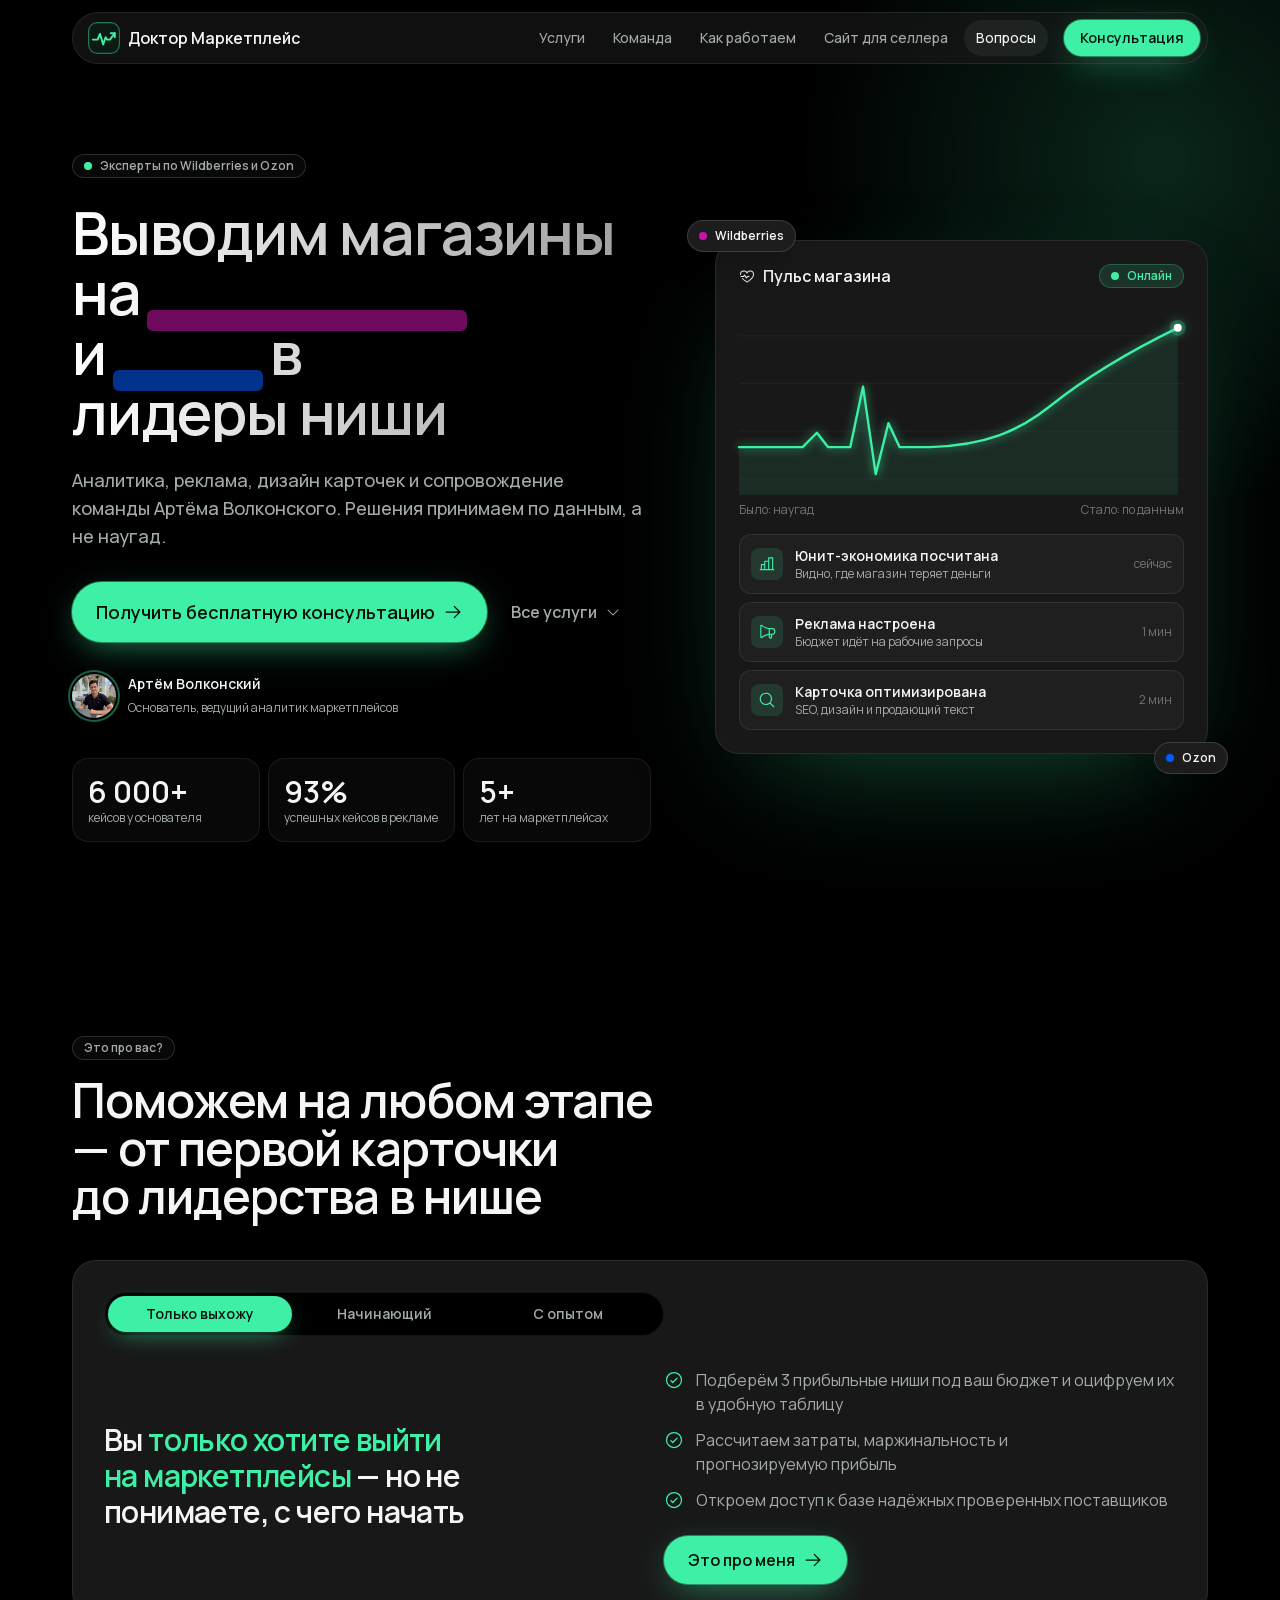
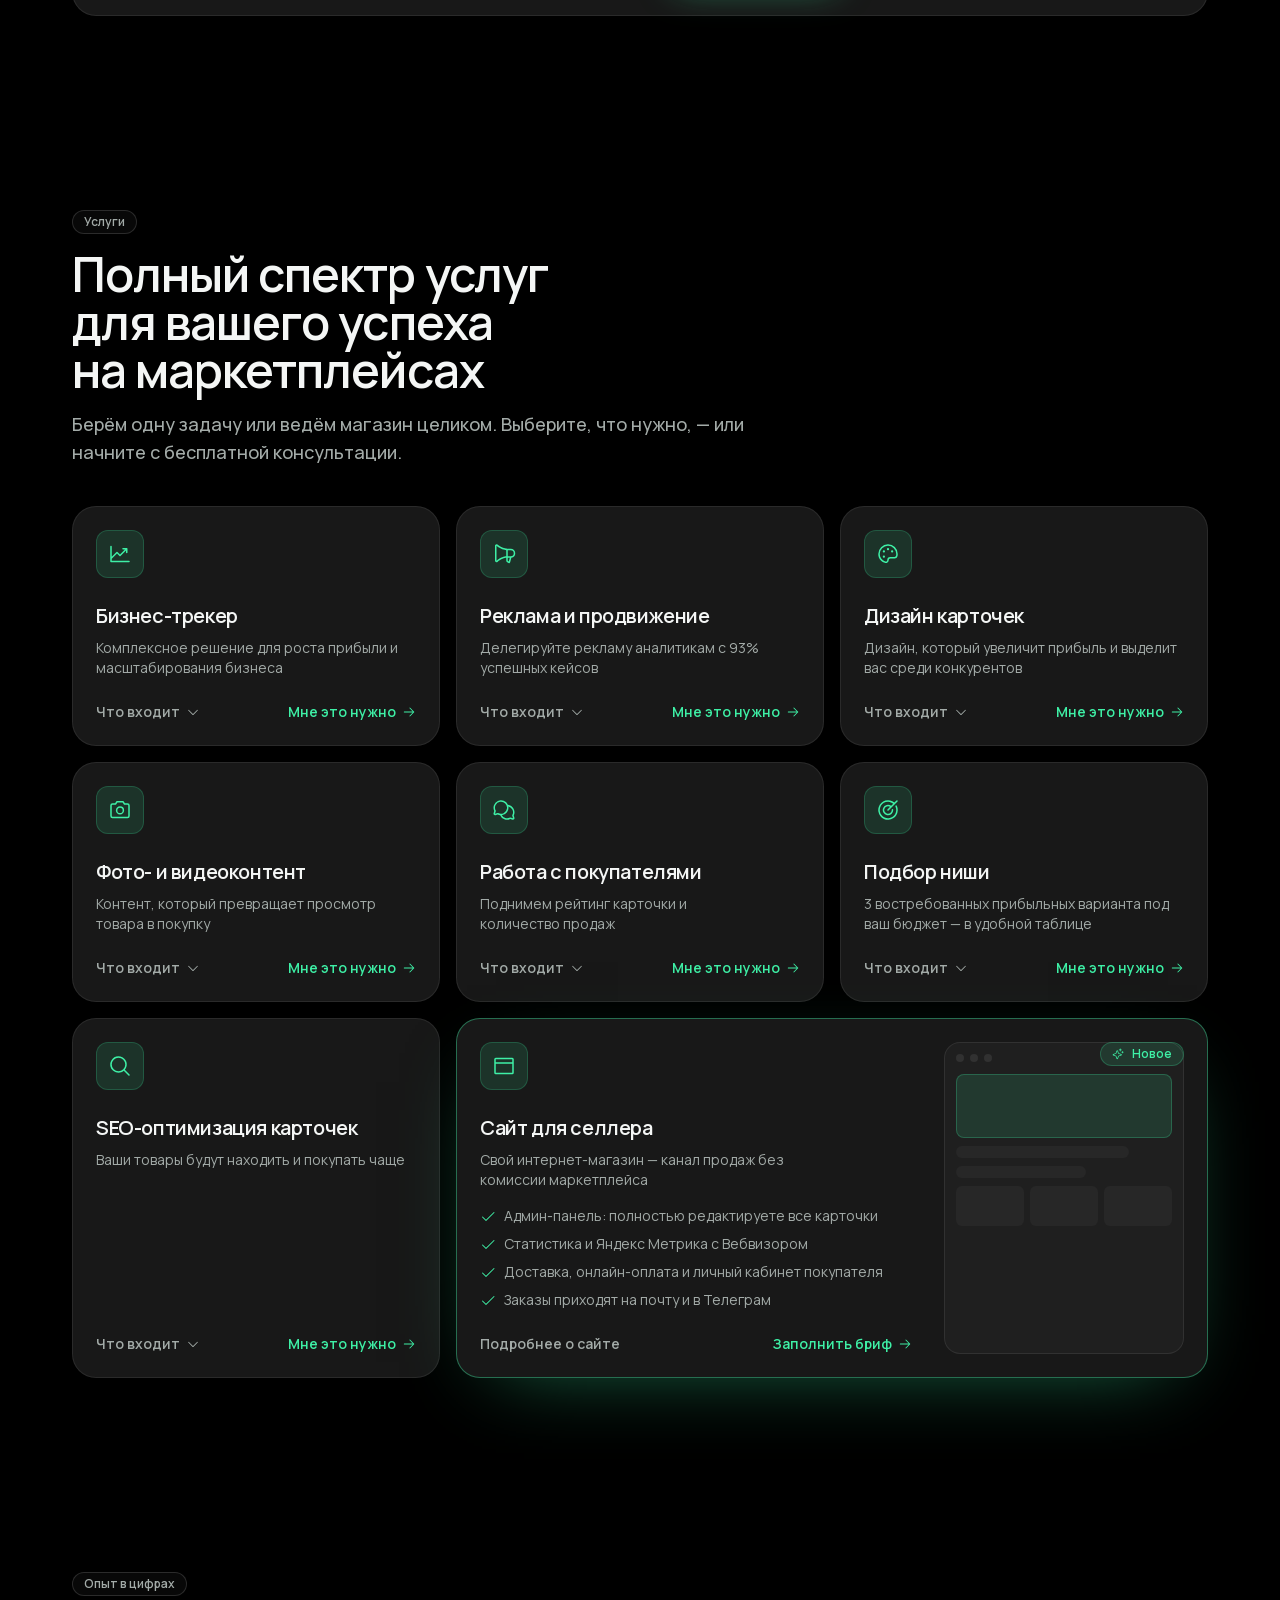
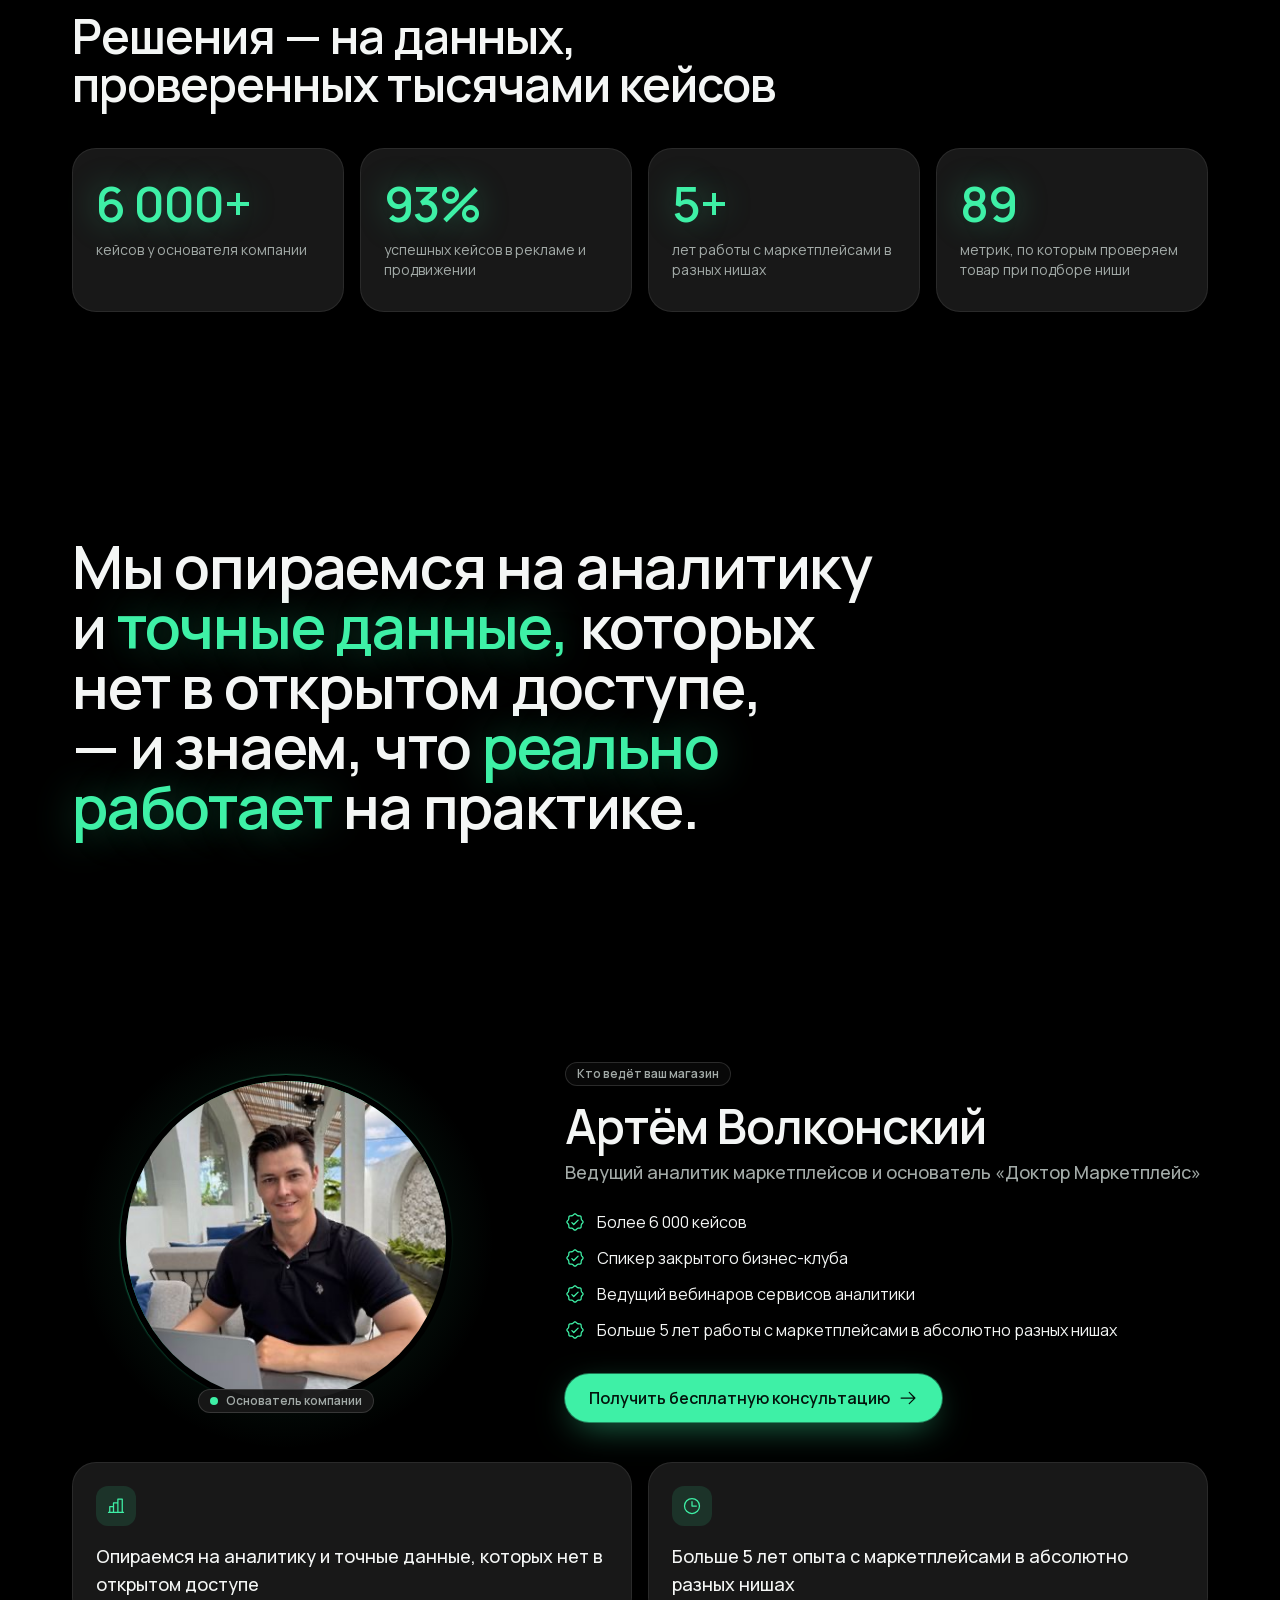
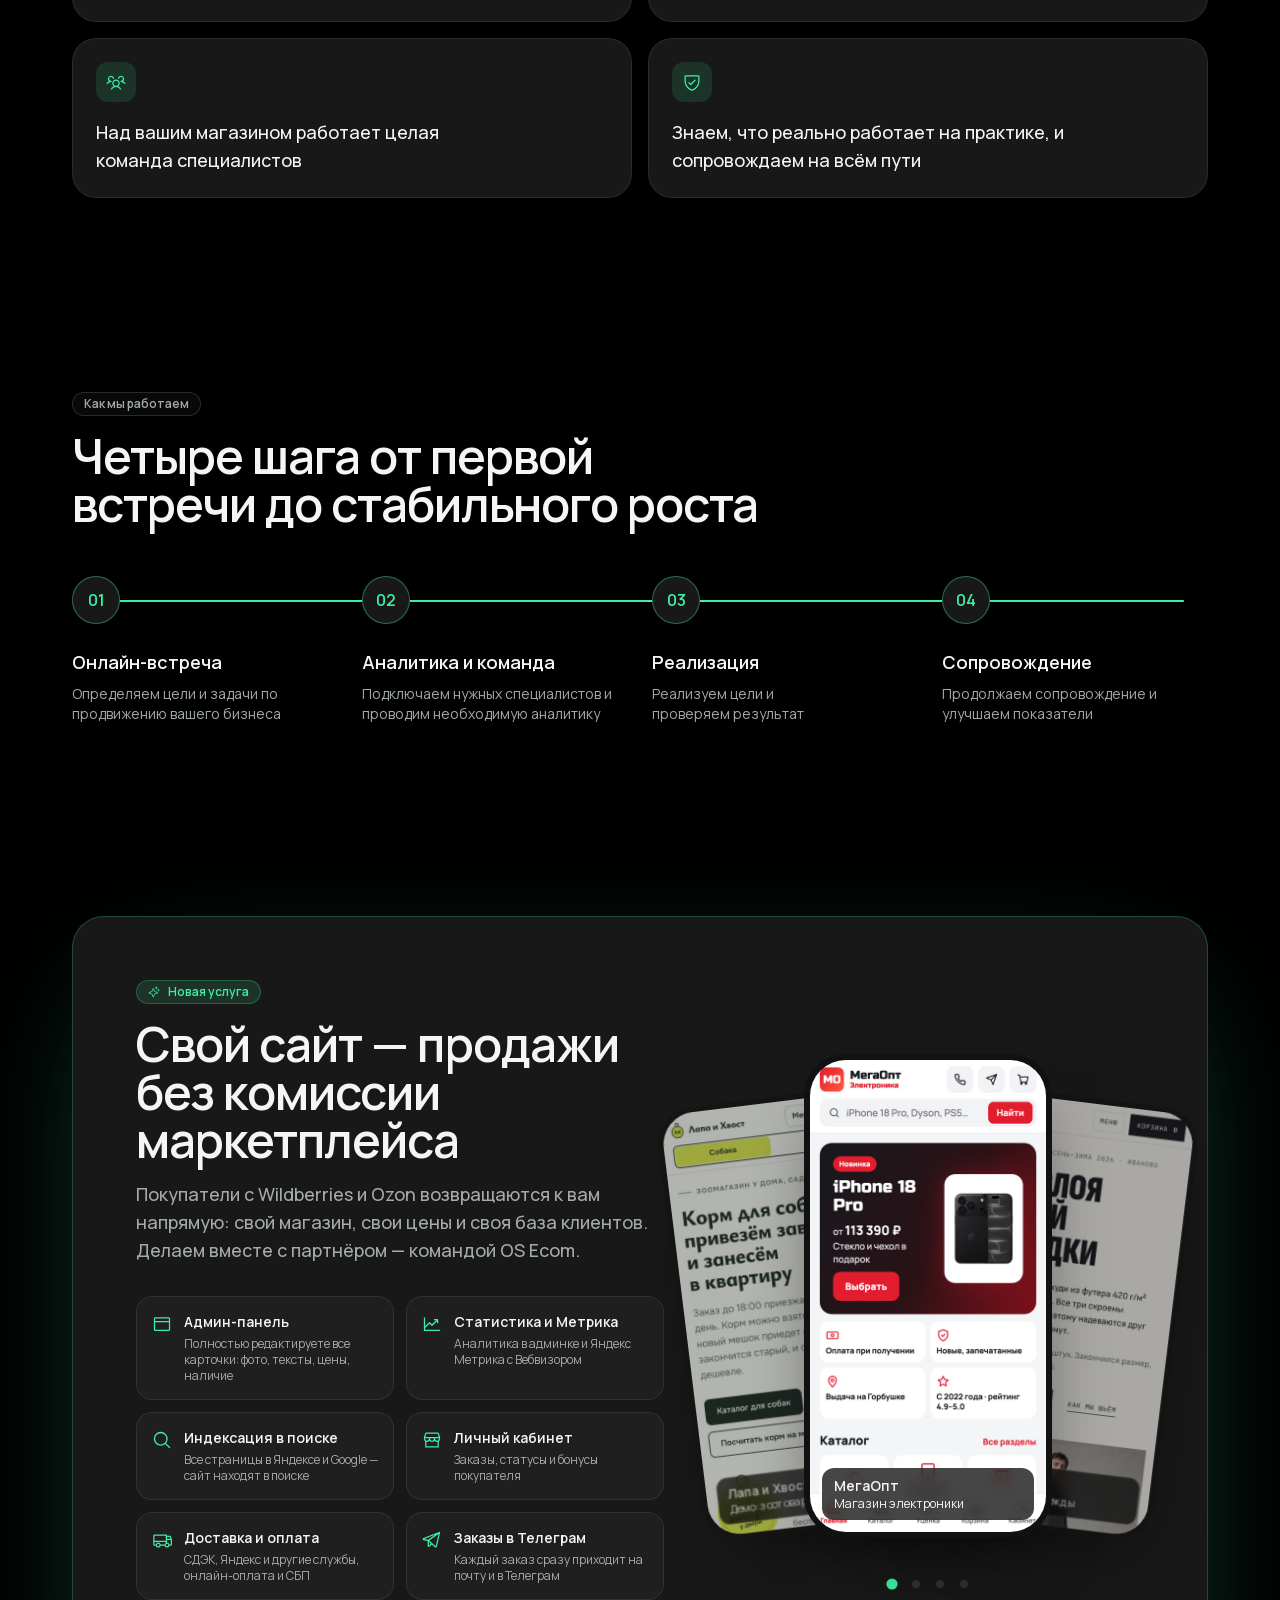
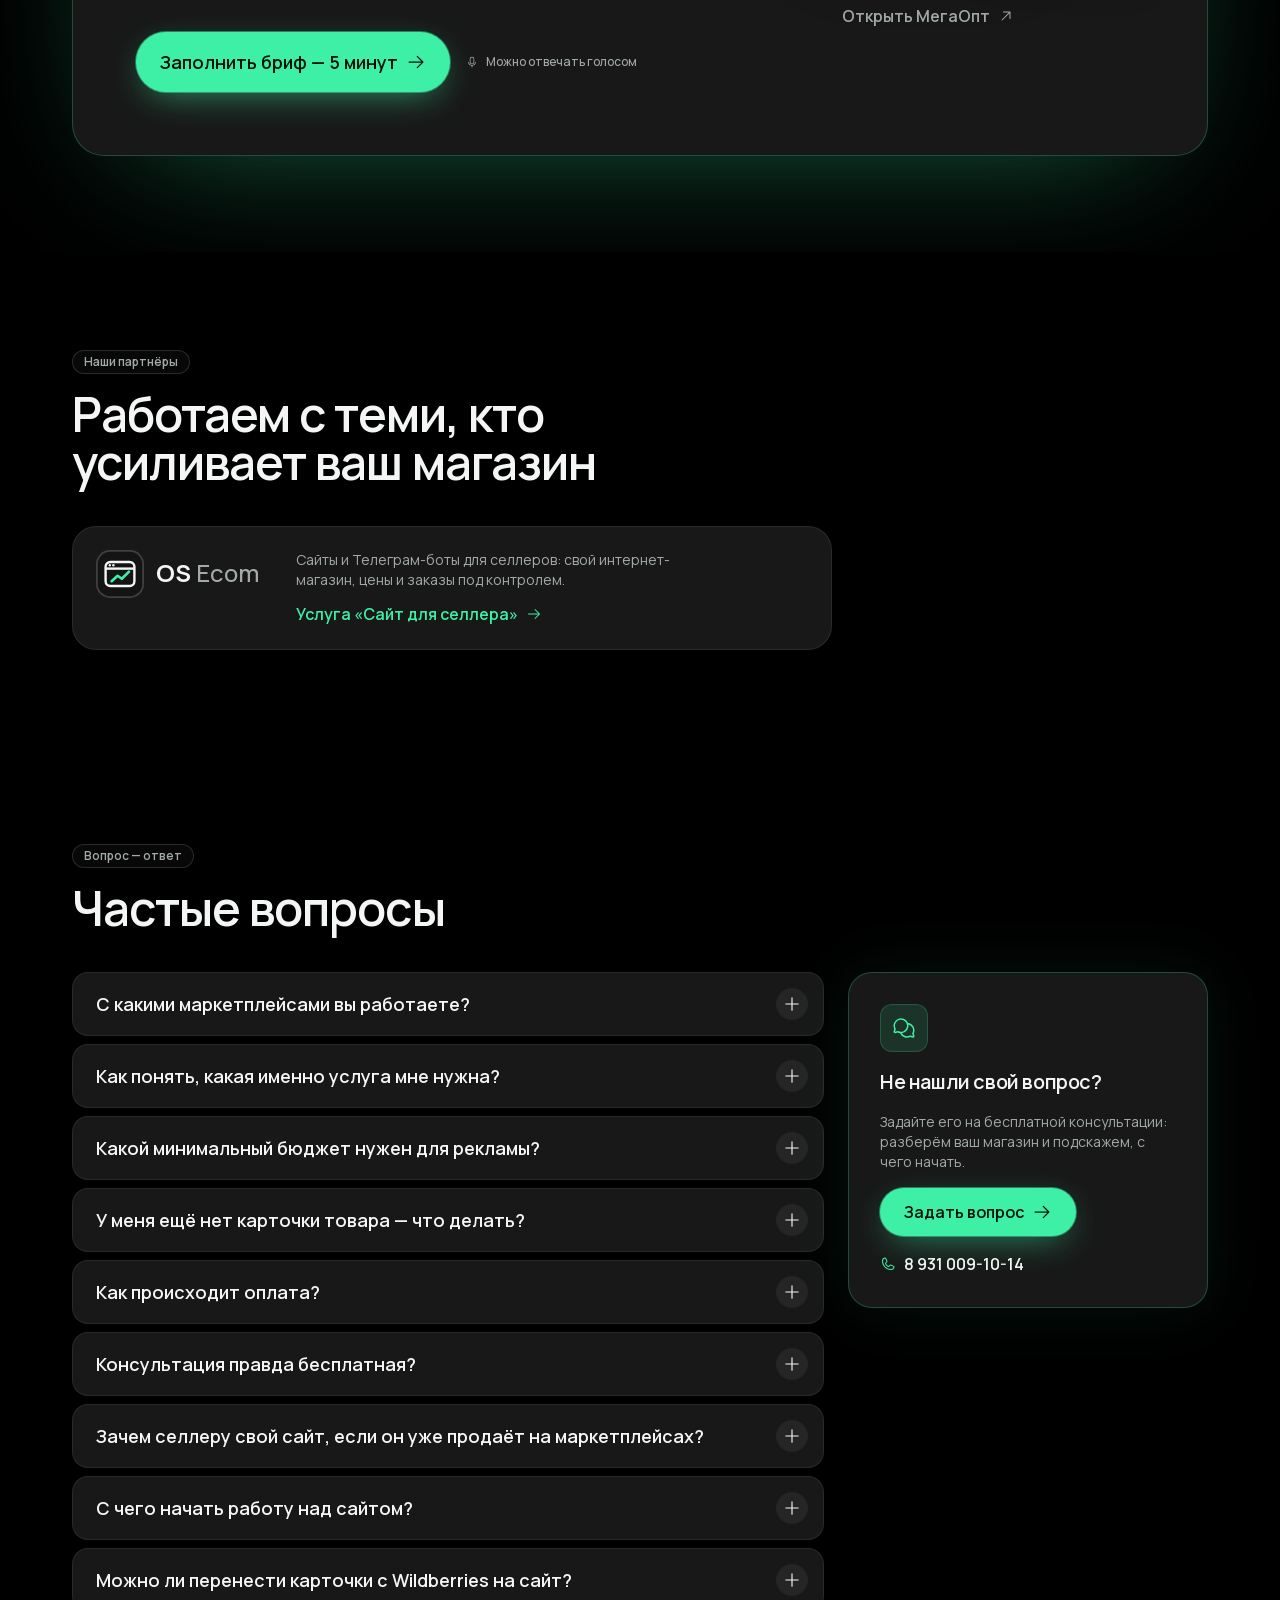
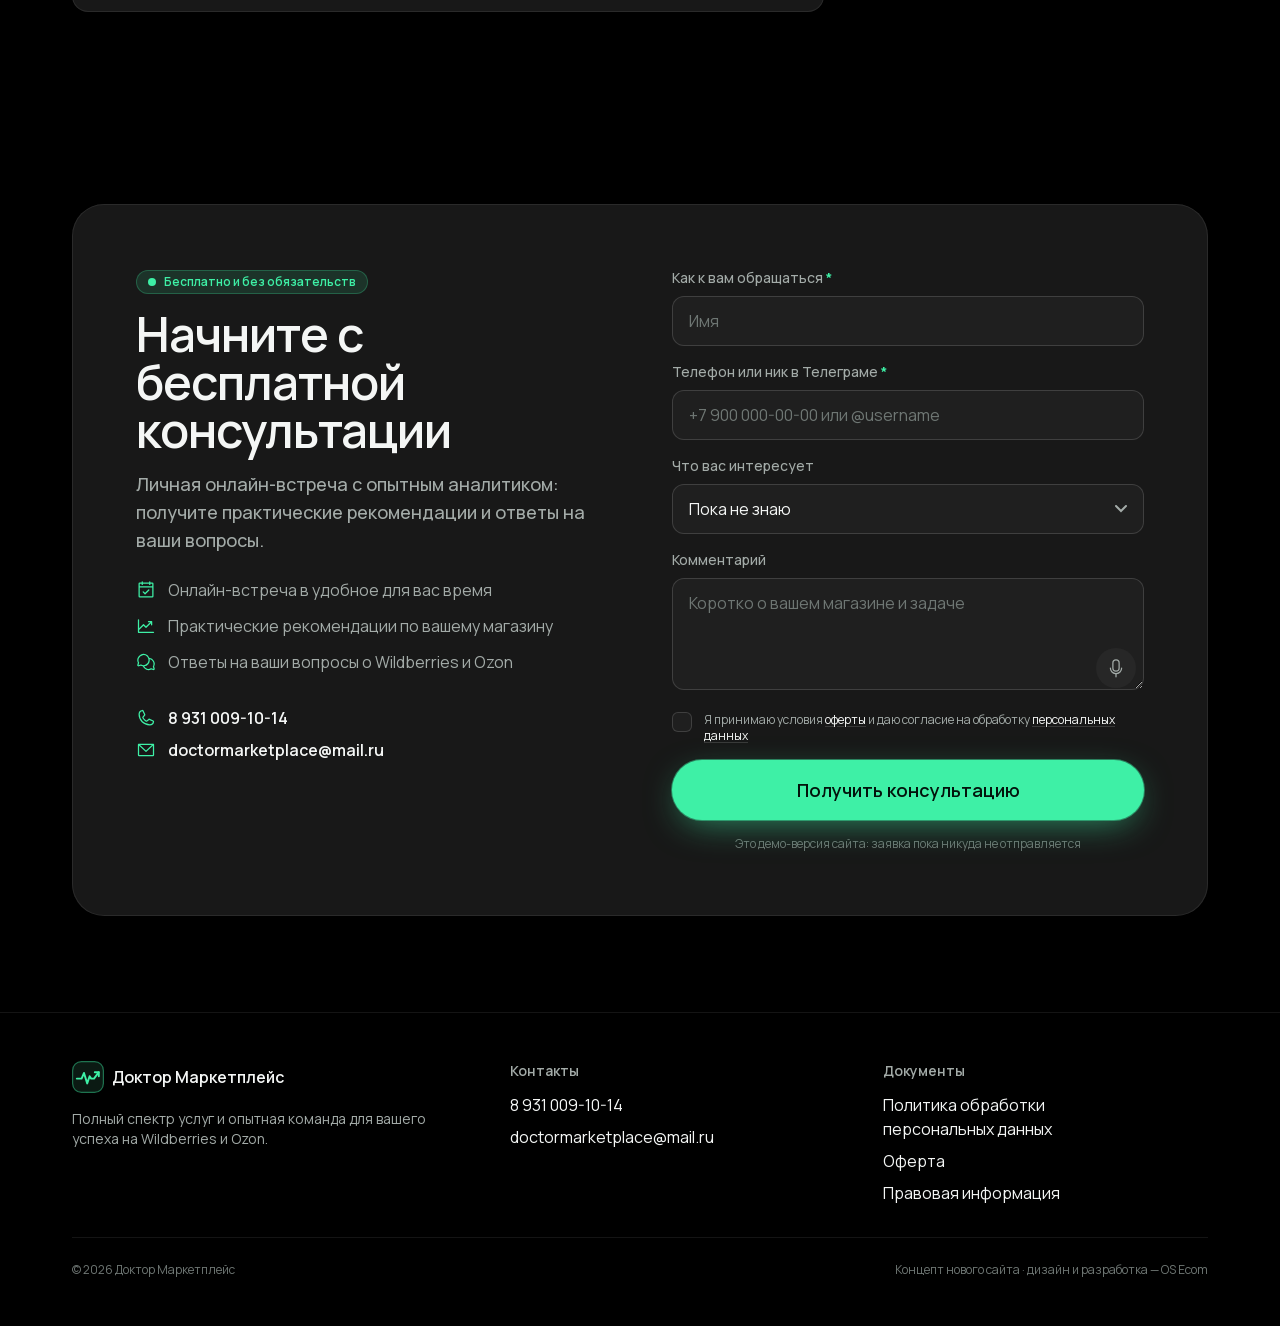
==== commit ddc42a31: "Правки после ревью: бриф нельзя отправить без обязательных ответов, голосовой ввод не теряет текст, " ====
--- a/index.html
+++ b/index.html
@@ -15,8 +15,8 @@
 <meta name="twitter:card" content="summary_large_image">
 <link rel="icon" href="favicon.svg" type="image/svg+xml">
 <link rel="preload" href="fonts/manrope-cyrillic.woff2" as="font" type="font/woff2" crossorigin>
-<link rel="stylesheet" href="css/fonts.css?v=11192016">
-<link rel="stylesheet" href="css/style.css?v=11192016">
+<link rel="stylesheet" href="css/fonts.css?v=11192021">
+<link rel="stylesheet" href="css/style.css?v=11192021">
 <script type="application/ld+json">{"@context": "https://schema.org", "@type": "FAQPage", "mainEntity": [{"@type": "Question", "name": "С какими маркетплейсами вы работаете?", "acceptedAnswer": {"@type": "Answer", "text": "Мы эксперты по Wildberries и Ozon."}}, {"@type": "Question", "name": "Как понять, какая именно услуга мне нужна?", "acceptedAnswer": {"@type": "Answer", "text": "Всё зависит от ваших целей. Самый удобный путь — оставить заявку на онлайн-встречу с нашим экспертом и обсудить этот вопрос с профессионалом."}}, {"@type": "Question", "name": "Какой минимальный бюджет нужен для рекламы?", "acceptedAnswer": {"@type": "Answer", "text": "Минимальный бюджет зависит от ниши, в которой продвигается товар, и ещё множества факторов. Расчёт бюджета индивидуален для каждой ситуации — у нас есть и кейсы, где товар продвигался без вложений во внутреннюю рекламу."}}, {"@type": "Question", "name": "У меня ещё нет карточки товара — что делать?", "acceptedAnswer": {"@type": "Answer", "text": "В нашей команде есть опытные фотографы, видеографы и дизайнеры, которые работают именно с маркетплейсами. Сначала аналитики изучают вашу нишу и конкурентов и узнают ваши пожелания. Затем вы отправляете нам товар и в короткий срок получаете готовые карточки. Каждый этап согласовываем с вами."}}, {"@type": "Question", "name": "Как происходит оплата?", "acceptedAnswer": {"@type": "Answer", "text": "Оплатить услугу можно по счёту как ИП или ООО, а как физлицо — по ссылке или QR-коду. Некоторые услуги можно оплачивать частями через наши банки-партнёры."}}, {"@type": "Question", "name": "Консультация правда бесплатная?", "acceptedAnswer": {"@type": "Answer", "text": "Да. Это личная онлайн-встреча с опытным аналитиком: практические рекомендации и ответы на ваши вопросы. Она ни к чему не обязывает."}}, {"@type": "Question", "name": "Зачем селлеру свой сайт, если он уже продаёт на маркетплейсах?", "acceptedAnswer": {"@type": "Answer", "text": "Это канал продаж без комиссии маркетплейса: покупатели возвращаются к вам напрямую, а база клиентов остаётся у вас. На сайте свои цены и свои акции, и он не зависит от правил площадки."}}, {"@type": "Question", "name": "С чего начать работу над сайтом?", "acceptedAnswer": {"@type": "Answer", "text": "Заполните бриф — это 5–7 минут, отвечать можно голосом. По ответам подготовимся к созвону, где обсудим сроки и стоимость."}}, {"@type": "Question", "name": "Можно ли перенести карточки с Wildberries на сайт?", "acceptedAnswer": {"@type": "Answer", "text": "Да. Фото, описания, характеристики и цены переносим автоматически — для этого понадобится ключ доступа из кабинета продавца."}}]}</script>
 </head>
 <body>
@@ -444,7 +444,7 @@
 
 <div class="sticky-cta"><a class="btn btn-primary" href="#consult" data-service="Пока не знаю"><span>Получить бесплатную консультацию</span></a></div>
 
-<script src="js/voice.js?v=11192016"></script>
-<script src="js/main.js?v=11192016"></script>
+<script src="js/voice.js?v=11192021"></script>
+<script src="js/main.js?v=11192021"></script>
 </body>
 </html>
--- a/css/style.css
+++ b/css/style.css
@@ -428,6 +428,13 @@
 .partners{max-width:760px}
 @media (min-width:768px){.partners{grid-template-columns:repeat(auto-fit,minmax(320px,1fr))}}
 .partner>svg{flex:none;align-self:flex-start;height:48px;width:168px}
+/* точки слайдера: видимые 8px, а зона нажатия 24px */
+.fan-nav{gap:16px}
+.fan-nav button{position:relative}
+.fan-nav button::after{content:"";position:absolute;inset:-8px;border-radius:50%}
+/* закрытое мобильное меню не ловит фокус с клавиатуры и не читается диктором */
+.mobile-menu{visibility:hidden;transition:opacity .4s var(--ease),visibility 0s linear .4s}
+.menu-open .mobile-menu{visibility:visible;transition:opacity .4s var(--ease),visibility 0s}
 .qa .fan-nav button{transition:none!important}
 .partner .link-arrow{margin-top:12px;color:var(--accent)}
 .partner .link-arrow:hover .i{transform:translateX(2px)}
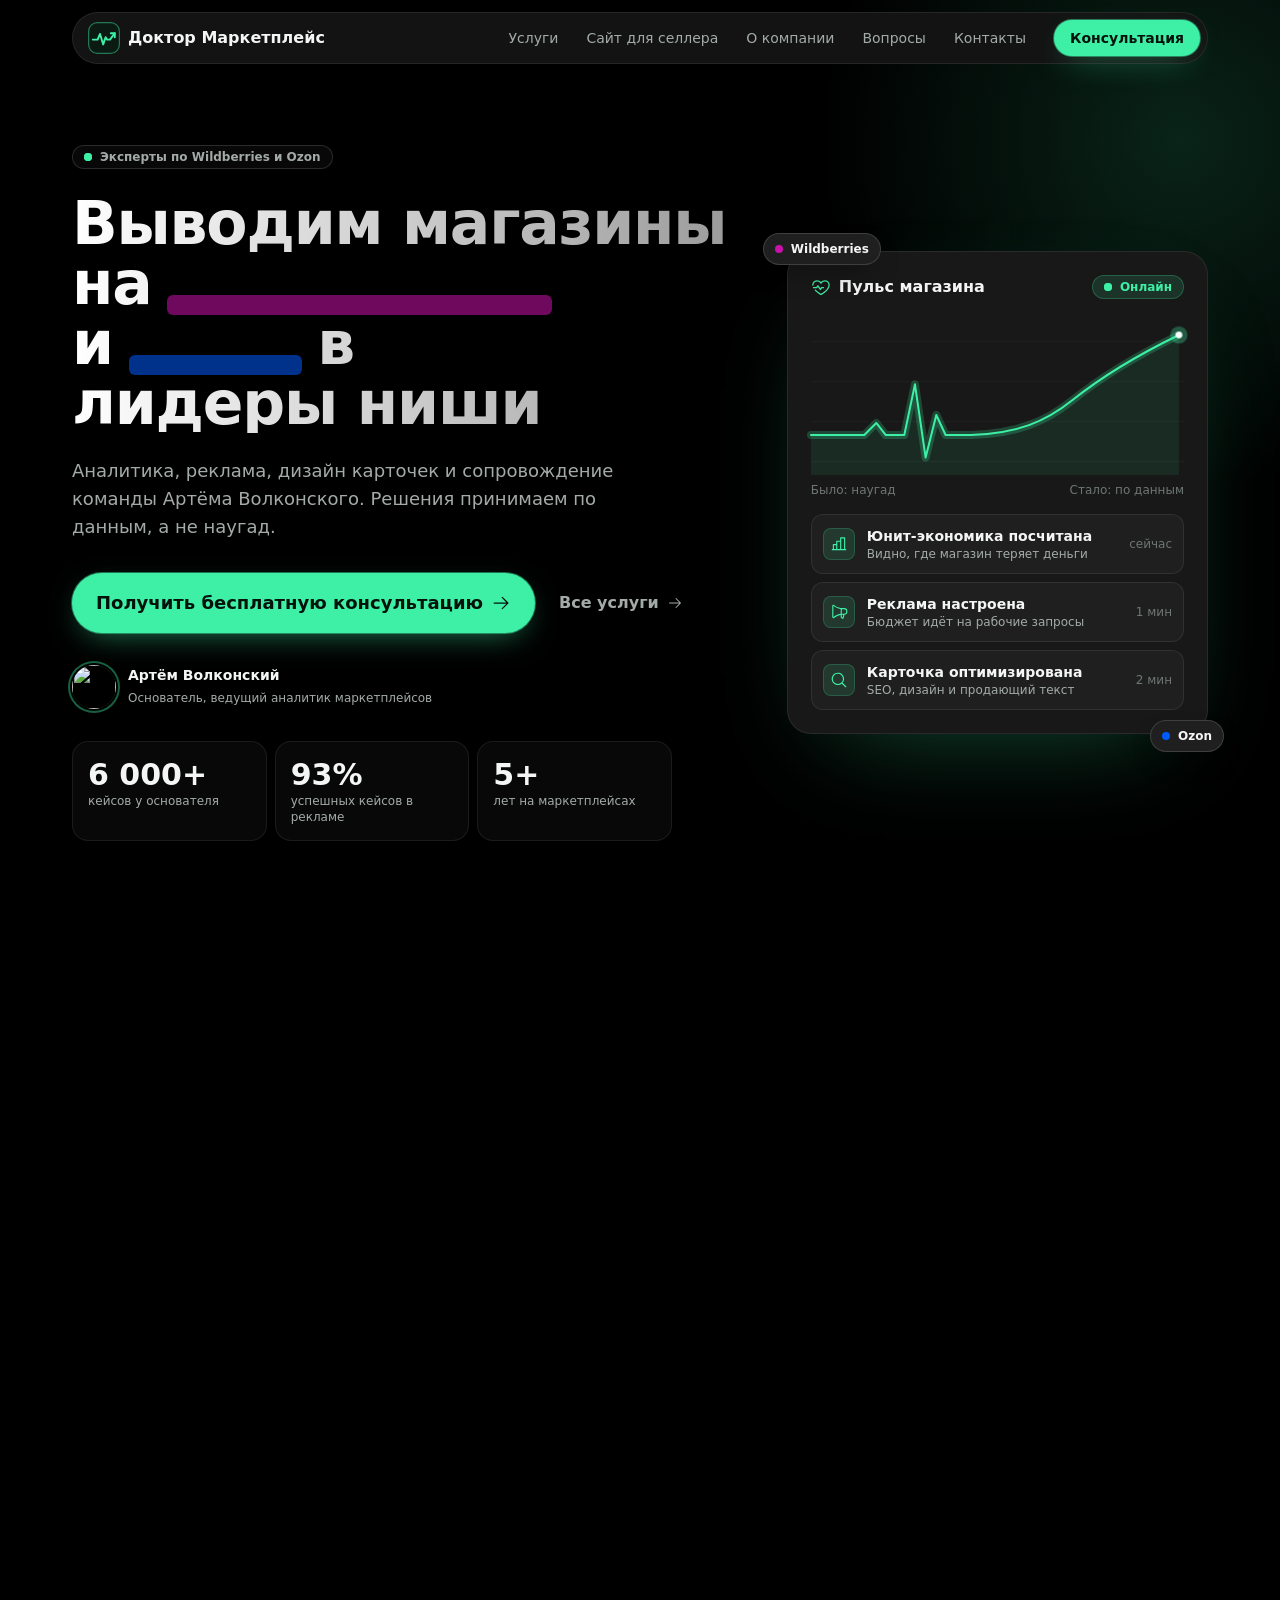
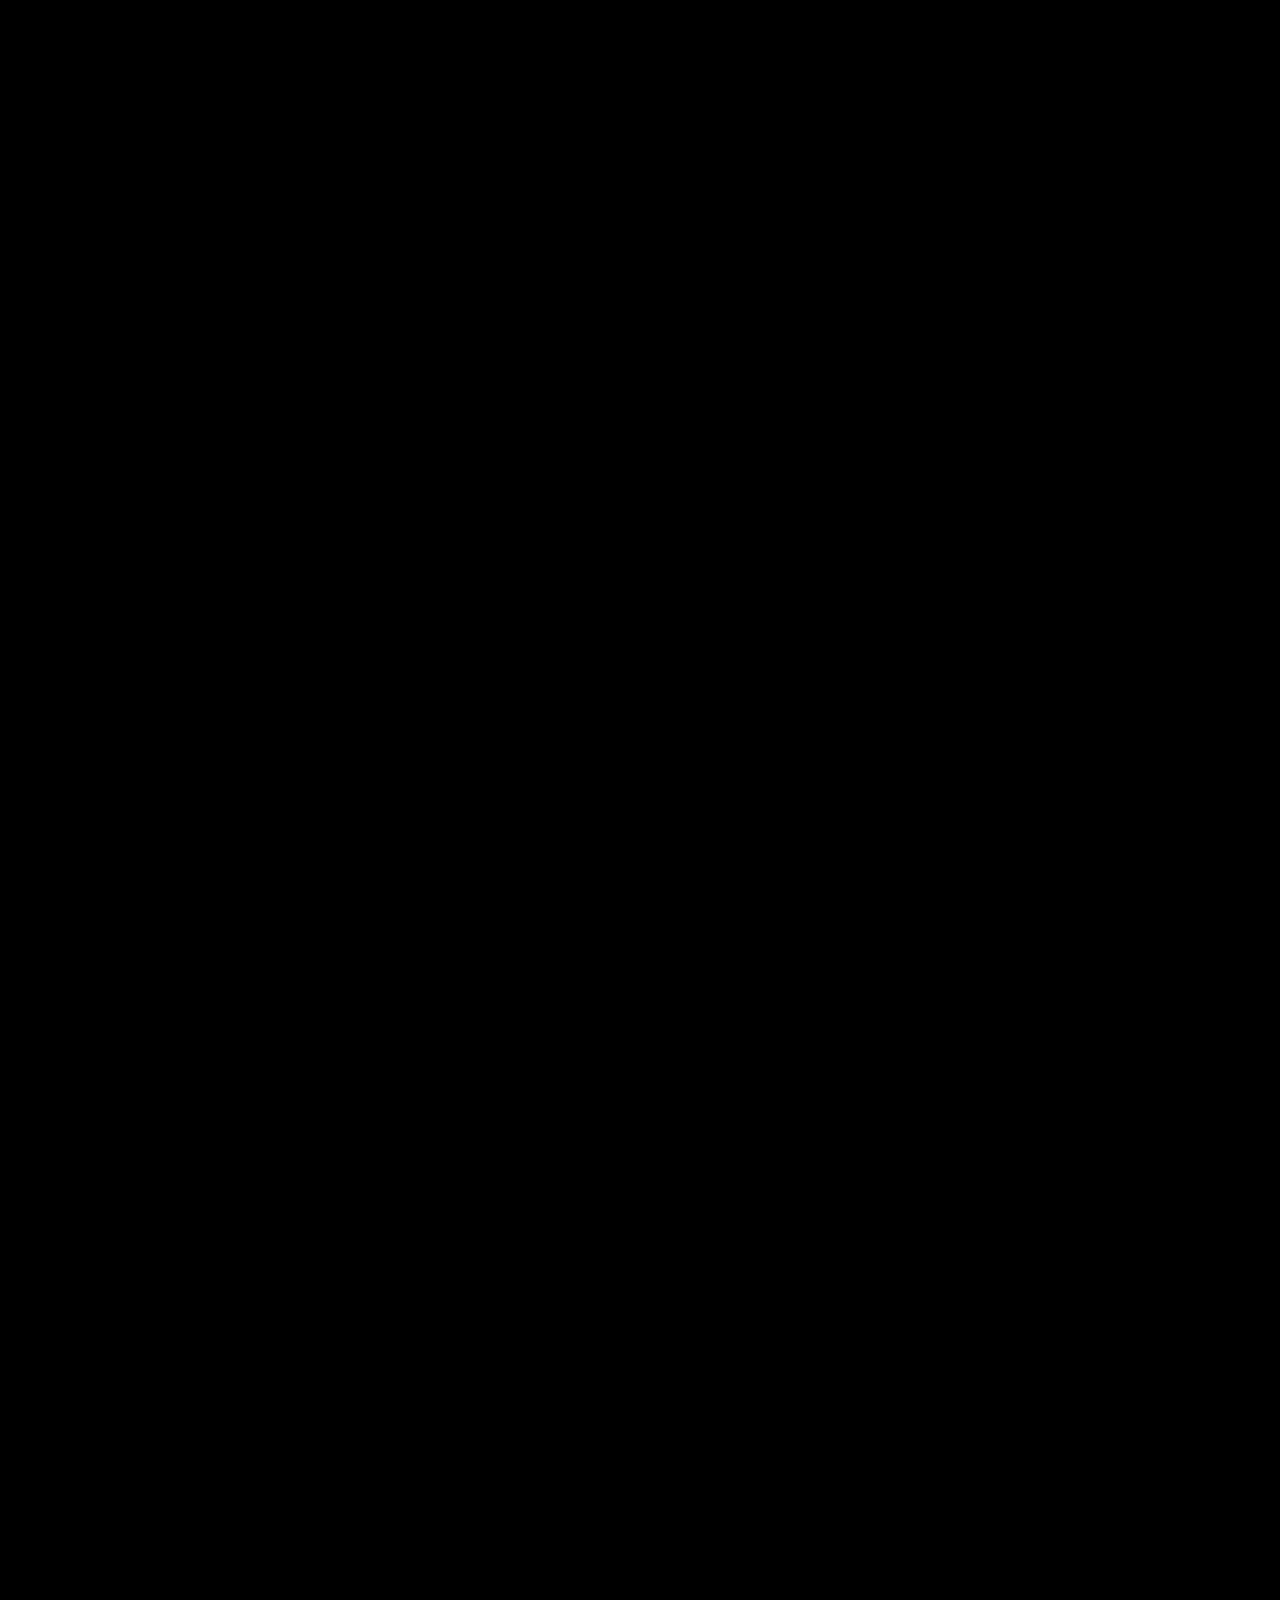
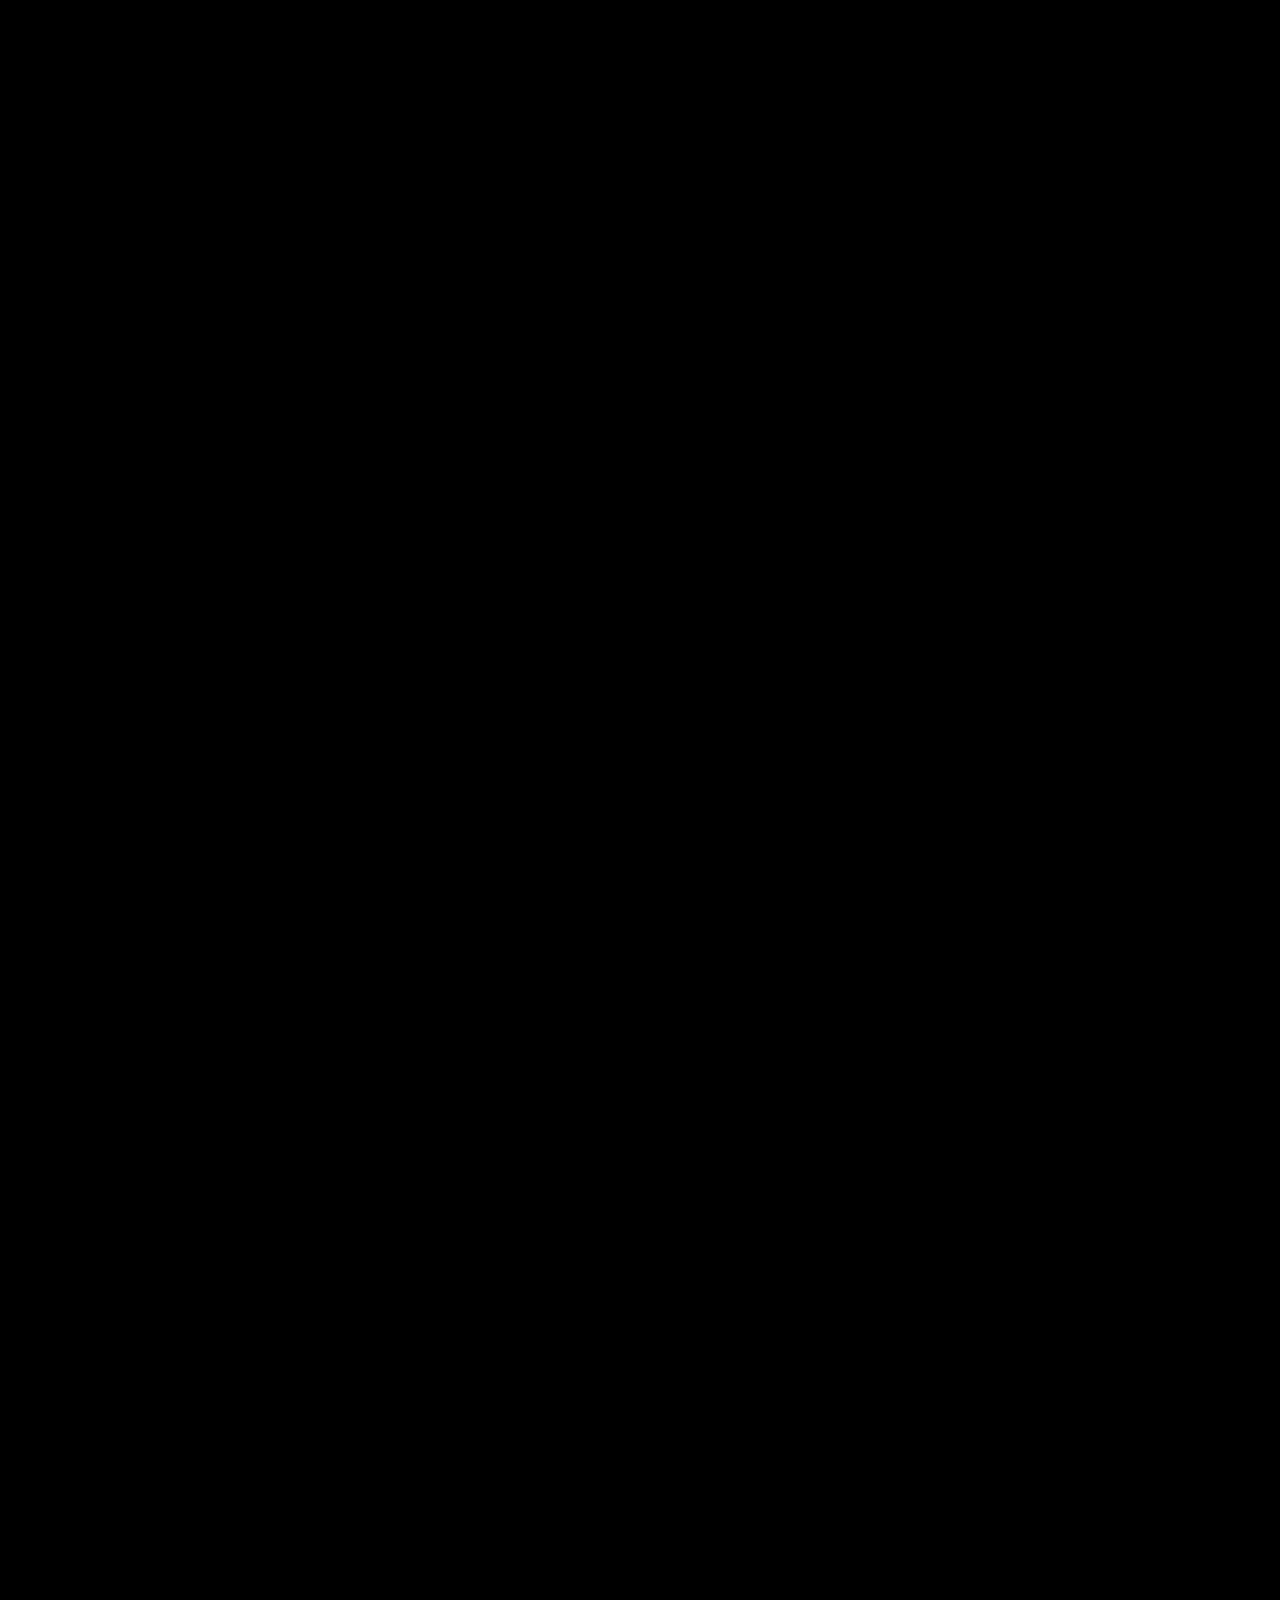
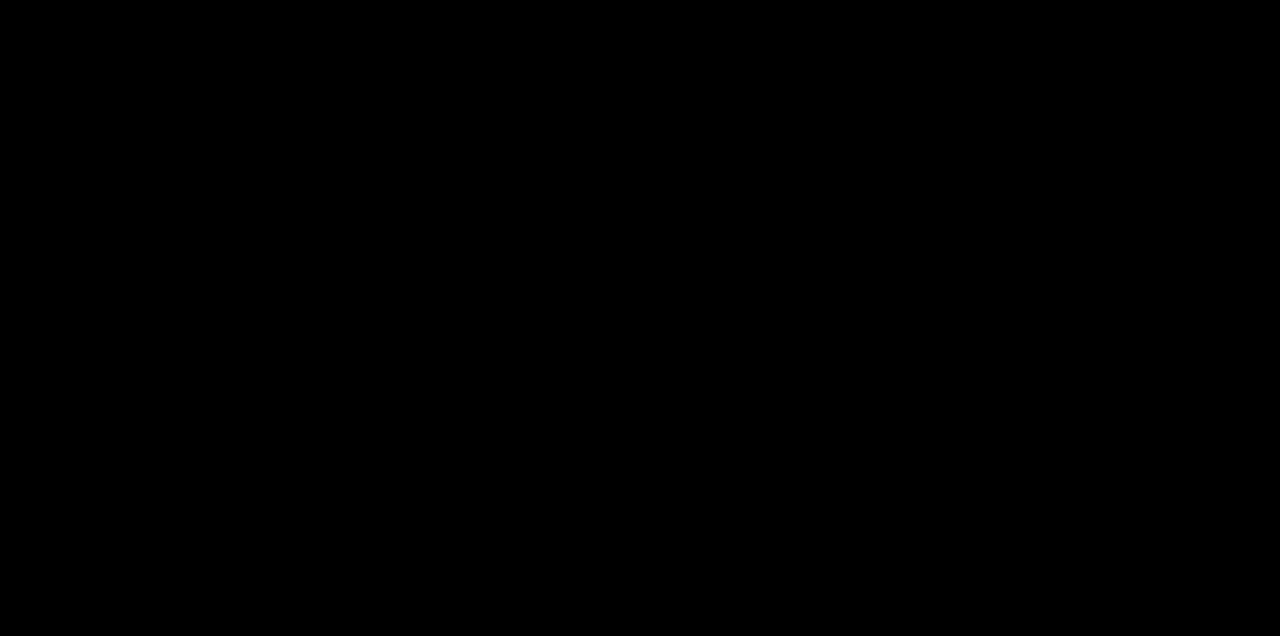
==== commit c71b068c: "Многостраничный сайт вместо лендинга: 15 лёгких страниц, без тяжёлых анимаций Главная, Услуги + 7 ст" ====
--- a/index.html
+++ b/index.html
@@ -10,441 +10,179 @@
 <meta property="og:type" content="website">
 <meta property="og:locale" content="ru_RU">
 <meta property="og:title" content="Доктор Маркетплейс — рост продаж на Wildberries и Ozon">
-<meta property="og:description" content="Аналитика, реклама, дизайн карточек и сопровождение команды Артёма Волконского. Решения — по данным, а не наугад.">
+<meta property="og:description" content="Аналитика, реклама, дизайн карточек, SEO и сопровождение селлеров Wildberries и Ozon. Начните с бесплатной консультации. Новая услуга — свой сайт для селлера.">
 <meta property="og:image" content="https://i78424325.github.io/doctor-marketplace/img/og.png">
 <meta name="twitter:card" content="summary_large_image">
-<link rel="icon" href="favicon.svg" type="image/svg+xml">
-<link rel="preload" href="fonts/manrope-cyrillic.woff2" as="font" type="font/woff2" crossorigin>
-<link rel="stylesheet" href="css/fonts.css?v=11192021">
-<link rel="stylesheet" href="css/style.css?v=11192021">
-<script type="application/ld+json">{"@context": "https://schema.org", "@type": "FAQPage", "mainEntity": [{"@type": "Question", "name": "С какими маркетплейсами вы работаете?", "acceptedAnswer": {"@type": "Answer", "text": "Мы эксперты по Wildberries и Ozon."}}, {"@type": "Question", "name": "Как понять, какая именно услуга мне нужна?", "acceptedAnswer": {"@type": "Answer", "text": "Всё зависит от ваших целей. Самый удобный путь — оставить заявку на онлайн-встречу с нашим экспертом и обсудить этот вопрос с профессионалом."}}, {"@type": "Question", "name": "Какой минимальный бюджет нужен для рекламы?", "acceptedAnswer": {"@type": "Answer", "text": "Минимальный бюджет зависит от ниши, в которой продвигается товар, и ещё множества факторов. Расчёт бюджета индивидуален для каждой ситуации — у нас есть и кейсы, где товар продвигался без вложений во внутреннюю рекламу."}}, {"@type": "Question", "name": "У меня ещё нет карточки товара — что делать?", "acceptedAnswer": {"@type": "Answer", "text": "В нашей команде есть опытные фотографы, видеографы и дизайнеры, которые работают именно с маркетплейсами. Сначала аналитики изучают вашу нишу и конкурентов и узнают ваши пожелания. Затем вы отправляете нам товар и в короткий срок получаете готовые карточки. Каждый этап согласовываем с вами."}}, {"@type": "Question", "name": "Как происходит оплата?", "acceptedAnswer": {"@type": "Answer", "text": "Оплатить услугу можно по счёту как ИП или ООО, а как физлицо — по ссылке или QR-коду. Некоторые услуги можно оплачивать частями через наши банки-партнёры."}}, {"@type": "Question", "name": "Консультация правда бесплатная?", "acceptedAnswer": {"@type": "Answer", "text": "Да. Это личная онлайн-встреча с опытным аналитиком: практические рекомендации и ответы на ваши вопросы. Она ни к чему не обязывает."}}, {"@type": "Question", "name": "Зачем селлеру свой сайт, если он уже продаёт на маркетплейсах?", "acceptedAnswer": {"@type": "Answer", "text": "Это канал продаж без комиссии маркетплейса: покупатели возвращаются к вам напрямую, а база клиентов остаётся у вас. На сайте свои цены и свои акции, и он не зависит от правил площадки."}}, {"@type": "Question", "name": "С чего начать работу над сайтом?", "acceptedAnswer": {"@type": "Answer", "text": "Заполните бриф — это 5–7 минут, отвечать можно голосом. По ответам подготовимся к созвону, где обсудим сроки и стоимость."}}, {"@type": "Question", "name": "Можно ли перенести карточки с Wildberries на сайт?", "acceptedAnswer": {"@type": "Answer", "text": "Да. Фото, описания, характеристики и цены переносим автоматически — для этого понадобится ключ доступа из кабинета продавца."}}]}</script>
+<link rel="icon" href="/doctor-marketplace/favicon.svg" type="image/svg+xml">
+<link rel="preload" href="/doctor-marketplace/fonts/manrope-cyrillic.woff2" as="font" type="font/woff2" crossorigin>
+<link rel="preload" href="/doctor-marketplace/fonts/manrope-latin.woff2" as="font" type="font/woff2" crossorigin>
+<script>document.documentElement.className='js'</script>
+<style>@font-face{font-family:'Manrope';font-style:normal;font-weight:400 700;font-display:swap;src:url(/doctor-marketplace/fonts/manrope-cyrillic-ext.woff2) format('woff2');unicode-range:U+0460-052F,U+1C80-1C8A,U+20B4,U+2DE0-2DFF,U+A640-A69F,U+FE2E-FE2F}@font-face{font-family:'Manrope';font-style:normal;font-weight:400 700;font-display:swap;src:url(/doctor-marketplace/fonts/manrope-cyrillic.woff2) format('woff2');unicode-range:U+0301,U+0400-045F,U+0490-0491,U+04B0-04B1,U+2116}@font-face{font-family:'Manrope';font-style:normal;font-weight:400 700;font-display:swap;src:url(/doctor-marketplace/fonts/manrope-latin-ext.woff2) format('woff2');unicode-range:U+0100-02BA,U+02BD-02C5,U+02C7-02CC,U+02CE-02D7,U+02DD-02FF,U+0304,U+0308,U+0329,U+1D00-1DBF,U+1E00-1E9F,U+1EF2-1EFF,U+2020,U+20A0-20AB,U+20AD-20C4,U+2113,U+2C60-2C7F,U+A720-A7FF}@font-face{font-family:'Manrope';font-style:normal;font-weight:400 700;font-display:swap;src:url(/doctor-marketplace/fonts/manrope-latin.woff2) format('woff2');unicode-range:U+0000-00FF,U+0131,U+0152-0153,U+02BB-02BC,U+02C6,U+02DA,U+02DC,U+0304,U+0308,U+0329,U+2000-206F,U+20AC,U+2122,U+2191,U+2193,U+2212,U+2215,U+FEFF,U+FFFD}:root{--bg:#000000;--s1:#181818;--s2:#1F1F1F;--s3:#272727;--s4:#313131;--line:rgba(255,255,255,.08);--line2:rgba(255,255,255,.14);--text:#F4F6F5;--muted:#A3ABA8;--dim:#6E7673;--accent:#3EF0A6;--accent2:#1FD08A;--ink:#03130C;--a12:rgba(62,240,166,.12);--a24:rgba(62,240,166,.24);--a40:rgba(62,240,166,.4);--wb:#CB11AB;--ozon:#005BFF;--danger:#FF6B6B;--ease:cubic-bezier(.22,1,.36,1);--r2:8px;--r3:12px;--r4:16px;--r5:24px;--rf:9999px;--gut:16px;color-scheme:dark}@media (min-width:768px){:root{--gut:24px}}@media (min-width:1100px){:root{--gut:32px}}*,*::before,*::after{box-sizing:border-box}html{-webkit-text-size-adjust:100%;scroll-padding-top:96px;overflow-x:clip}body{margin:0;background:var(--bg);color:var(--text);font-family:'Manrope',system-ui,-apple-system,'Segoe UI',sans-serif;font-size:16px;line-height:24px;-webkit-font-smoothing:antialiased;overflow-x:clip}img{max-width:100%;display:block;height:auto}a{color:inherit;text-decoration:none}button{font:inherit;color:inherit;background:none;border:0;padding:0;cursor:pointer}input,textarea,select{font:inherit;color:inherit}:focus-visible{outline:2px solid var(--accent);outline-offset:3px}[tabindex="-1"]:focus{outline:none}[hidden]{display:none!important}.i{width:1em;height:1em;flex-shrink:0}.flip .i,.flip.i{transform:rotate(180deg)}.skip{position:absolute;left:16px;top:-64px;z-index:100;padding:8px 16px;border-radius:var(--rf);background:var(--accent);color:var(--ink);font-weight:600}.skip:focus{top:16px}.wrap{max-width:1200px;margin:0 auto;padding-left:max(var(--gut),env(safe-area-inset-left,0px));padding-right:max(var(--gut),env(safe-area-inset-right,0px))}.sec{padding-block:56px}@media (min-width:1100px){.sec{padding-block:88px}}.cv{content-visibility:auto;contain-intrinsic-size:auto 640px}.visually-hidden{position:absolute!important;width:1px;height:1px;overflow:hidden;clip:rect(0 0 0 0);white-space:nowrap}h1,h2,h3,h4,p{margin:0}.heading-1,.heading-2,.heading-3,.heading-4,.heading-5,.heading-6{font-weight:600;text-wrap:balance;letter-spacing:-.02em}.heading-1{font-size:36px;line-height:40px}.heading-2{font-size:30px;line-height:36px}.heading-3,.heading-4{font-size:24px;line-height:32px}.heading-5,.heading-6{font-size:20px;line-height:28px}@media (min-width:768px){.heading-1{font-size:48px;line-height:48px}.heading-2{font-size:36px;line-height:40px}.heading-3,.heading-4{font-size:30px;line-height:36px}.heading-5{font-size:24px;line-height:32px}}@media (min-width:1100px){.heading-1{font-size:60px;line-height:60px}.heading-2{font-size:48px;line-height:48px}.heading-3{font-size:36px;line-height:40px}}.title-2{font-size:18px;line-height:28px;font-weight:500}.title-3{font-size:16px;line-height:24px;font-weight:500}.body-6{font-size:14px;line-height:20px;font-weight:400}.caption-4{font-size:12px;line-height:16px;font-weight:500}p,li{text-wrap:pretty}.muted{color:var(--muted)}.br-d{display:none}@media (min-width:768px){.br-d{display:inline}}.btn{position:relative;display:inline-flex;align-items:center;justify-content:center;gap:8px;border-radius:var(--rf);padding:12px 24px;font-size:16px;line-height:24px;font-weight:600;text-align:center;overflow:hidden;isolation:isolate;transition:transform .3s var(--ease),background-color .3s var(--ease),box-shadow .3s var(--ease)}.btn .i{font-size:20px}.btn-lg{padding:16px 24px;font-size:18px;line-height:28px}.btn-sm{padding:8px 16px;font-size:14px;line-height:20px}.btn-primary{background:var(--accent);color:var(--ink);box-shadow:0 0 0 1px rgba(62,240,166,.45),0 10px 32px -12px rgba(62,240,166,.6)}.btn-primary:hover{box-shadow:0 0 0 1px rgba(62,240,166,.7),0 14px 40px -12px rgba(62,240,166,.75)}.btn-primary>*{position:relative}.btn-shine::after{content:"";position:absolute;top:0;bottom:0;left:-30%;width:40%;background:linear-gradient(105deg,transparent,rgba(255,255,255,.55),transparent);transform:translateX(-160%) skewX(-12deg);animation:shine 5s var(--ease) 1.2s infinite;z-index:-1;pointer-events:none}@keyframes shine{0%,70%{transform:translateX(-160%) skewX(-12deg)}100%{transform:translateX(420%) skewX(-12deg)}}.btn-ghost{background:rgba(255,255,255,.04);color:var(--text);box-shadow:inset 0 0 0 1px var(--line2)}.btn-ghost:hover{background:rgba(255,255,255,.08)}.btn:active{transform:scale(.98)}.link-arrow{display:inline-flex;align-items:center;gap:8px;color:var(--muted);font-weight:600;transition:color .3s var(--ease)}.link-arrow:hover{color:var(--text)}.link-arrow .i{transition:transform .3s var(--ease)}.link-arrow:hover .i{transform:translateX(3px)}.link-acc{color:var(--accent)}.link-acc:hover{color:var(--accent)}.chip{display:inline-flex;align-items:center;gap:8px;padding:4px 12px;border-radius:var(--rf);background:rgba(255,255,255,.03);box-shadow:inset 0 0 0 1px var(--line2);font-size:12px;line-height:16px;font-weight:600;color:var(--muted)}.chip .i{font-size:14px}.chip-accent{color:var(--accent);background:var(--a12);box-shadow:inset 0 0 0 1px var(--a24)}.dot{position:relative;width:8px;height:8px;border-radius:50%;background:var(--accent);flex-shrink:0}.dot::after{content:"";position:absolute;inset:0;border-radius:50%;background:var(--accent);animation:ping 2.4s var(--ease) infinite}@keyframes ping{0%{transform:scale(1);opacity:.6}80%,100%{transform:scale(2.6);opacity:0}}.dot-wb{background:var(--wb)}.dot-ozon{background:var(--ozon)}.dot-wb::after,.dot-ozon::after{display:none}.nav{position:fixed;z-index:50;top:calc(12px + env(safe-area-inset-top,0px));left:50%;transform:translateX(-50%);width:min(1136px,calc(100% - 24px));display:flex;align-items:center;gap:8px;padding:8px 8px 8px 16px;border-radius:var(--rf);background:rgba(20,20,20,.96);box-shadow:inset 0 0 0 1px var(--line);transition:box-shadow .3s var(--ease);view-transition-name:nav}.nav.scrolled{box-shadow:inset 0 0 0 1px var(--line2),0 12px 32px -16px rgba(0,0,0,.9)}.logo{display:flex;align-items:center;gap:8px;font-weight:600;font-size:16px;line-height:24px;white-space:nowrap}.logo svg{width:32px;height:32px;flex-shrink:0}.nav-links{display:none;gap:4px;margin-left:auto}.nav-links a{padding:8px 12px;border-radius:var(--rf);color:var(--muted);font-size:14px;line-height:20px;font-weight:500;transition:color .3s var(--ease),background-color .3s var(--ease)}.nav-links a:hover{color:var(--text);background:rgba(255,255,255,.06)}.nav-links a[aria-current="page"]{color:var(--accent);background:var(--a12)}.nav .nav-cta{margin-left:auto}.nav-back{margin-left:auto;white-space:nowrap;flex-shrink:0}@media (max-width:419px){.nav-back{padding:0;width:40px;height:40px}.nav-back-t{display:none}}.menu-btn{width:40px;height:40px;border-radius:var(--rf);display:grid;place-items:center;background:rgba(255,255,255,.06);flex-shrink:0}.menu-btn span{display:block;width:16px;height:2px;border-radius:2px;background:var(--text);transition:transform .4s var(--ease);grid-area:1/1}.menu-btn span:first-child{transform:translateY(-4px)}.menu-btn span:last-child{transform:translateY(4px)}.menu-open .menu-btn span:first-child{transform:rotate(45deg)}.menu-open .menu-btn span:last-child{transform:rotate(-45deg)}@media (min-width:1024px){.nav-links{display:flex}.nav .nav-cta{margin-left:8px}.menu-btn{display:none}}@media (max-width:420px){.nav .nav-cta{display:none}.menu-btn{margin-left:auto}}.mobile-menu{position:fixed;inset:0;z-index:45;display:flex;flex-direction:column;justify-content:center;gap:4px;padding:96px max(24px,env(safe-area-inset-left,0px)) 48px;background:rgba(0,0,0,.97);opacity:0;visibility:hidden;transition:opacity .3s var(--ease),visibility 0s linear .3s}.menu-open .mobile-menu{opacity:1;visibility:visible;transition:opacity .3s var(--ease),visibility 0s}.mobile-menu a{font-size:30px;line-height:36px;font-weight:600;padding:8px 0;opacity:0;transform:translateY(16px);transition:opacity .4s var(--ease),transform .4s var(--ease)}.mobile-menu a[aria-current="page"]{color:var(--accent)}.menu-open .mobile-menu a{opacity:1;transform:none}.menu-open .mobile-menu a:nth-child(2){transition-delay:50ms}.menu-open .mobile-menu a:nth-child(3){transition-delay:100ms}.menu-open .mobile-menu a:nth-child(4){transition-delay:150ms}.menu-open .mobile-menu a:nth-child(5){transition-delay:200ms}.menu-open .mobile-menu a:nth-child(6){transition-delay:250ms}.mobile-menu .btn{margin-top:24px;font-size:18px}@media (min-width:1024px){.mobile-menu{display:none}}.hero{position:relative;padding-top:112px;padding-bottom:40px;overflow:clip}@media (min-width:1100px){.hero{padding-top:144px;padding-bottom:80px}}.hero::before{content:"";position:absolute;width:720px;height:720px;right:-260px;top:-220px;border-radius:50%;background:radial-gradient(closest-side,rgba(62,240,166,.15),transparent);pointer-events:none}.hero-grid{position:relative;display:grid;gap:40px;align-items:center}@media (min-width:1100px){.hero-grid{grid-template-columns:minmax(0,1.22fr) minmax(0,.78fr);gap:56px}}.grad{background:linear-gradient(90deg,#FFFFFF,#9B9B9B);-webkit-background-clip:text;background-clip:text;color:transparent}.hero h1{margin-top:24px;max-width:680px}.mark{position:relative;white-space:nowrap}.mark::after{content:"";position:absolute;left:-4px;right:-4px;bottom:.04em;height:.34em;border-radius:6px;background:var(--mk);opacity:.55;transform-origin:left center;animation:markIn 1s var(--ease) .25s both;z-index:-1}.mark-wb{--mk:var(--wb)}.mark-ozon{--mk:var(--ozon)}.mark-ozon::after{animation-delay:.55s}@keyframes markIn{from{transform:scaleX(0)}to{transform:scaleX(1)}}.hero-lead{margin-top:24px;max-width:600px;color:var(--muted);font-size:18px;line-height:28px;font-weight:500}.hero-cta{margin-top:32px;display:flex;flex-wrap:wrap;align-items:center;gap:16px 24px}@media (max-width:560px){.hero-cta .btn{width:100%}}.founder-mini{margin-top:32px;display:flex;align-items:center;gap:12px}.founder-mini img{width:44px;height:44px;border-radius:50%;object-fit:cover;box-shadow:0 0 0 2px var(--bg),0 0 0 4px var(--a40)}.founder-mini b{display:block;font-size:14px;line-height:20px;font-weight:600}.founder-mini span{font-size:12px;line-height:16px;color:var(--muted)}.stats-strip{margin-top:32px;display:grid;grid-template-columns:repeat(3,minmax(0,1fr));gap:8px;max-width:600px}.stats-strip div{padding:12px;border-radius:var(--r4);background:rgba(255,255,255,.03);box-shadow:inset 0 0 0 1px var(--line)}.stats-strip b{display:block;font-size:24px;line-height:32px;font-weight:600}.stats-strip span{display:block;font-size:12px;line-height:16px;color:var(--muted)}@media (min-width:768px){.stats-strip div{padding:16px}.stats-strip b{font-size:30px;line-height:36px}}.pulse-wrap{position:relative;padding:12px 0}.pulse-card{position:relative;border-radius:var(--r5);background:var(--s1);box-shadow:inset 0 0 0 1px var(--line),0 40px 100px -48px rgba(62,240,166,.35);padding:16px}@media (min-width:768px){.pulse-card{padding:24px}}.pc-head{display:flex;align-items:center;justify-content:space-between;gap:12px}.pc-head .title-3{display:flex;align-items:center;gap:8px;font-weight:600}.pc-head .i{color:var(--accent);font-size:20px}.chart{display:block;width:100%;height:auto;margin-top:16px;overflow:visible}.chart .grid line{stroke:rgba(255,255,255,.06);stroke-width:1}.chart .glow{fill:none;stroke:rgba(62,240,166,.22);stroke-width:12;stroke-linecap:round;stroke-linejoin:round}.chart .line{fill:none;stroke:var(--accent);stroke-width:3;stroke-linecap:round;stroke-linejoin:round}.chart .glow,.chart .line{stroke-dasharray:1;stroke-dashoffset:1;animation:draw 2s var(--ease) .3s forwards}@keyframes draw{to{stroke-dashoffset:0}}.chart .area{fill:rgba(62,240,166,.09);opacity:0;animation:fadeIn .8s var(--ease) 1.8s forwards}.chart .pt,.chart .halo{opacity:0;animation:fadeIn .4s var(--ease) 2.1s forwards}.chart .pt{fill:#FFFFFF}.chart .halo{fill:rgba(62,240,166,.3)}@keyframes fadeIn{to{opacity:1}}.chart-labels{display:flex;justify-content:space-between;margin-top:8px;font-size:12px;line-height:16px;color:var(--dim)}.notes{margin-top:16px;display:grid;gap:8px}.note{display:flex;align-items:center;gap:12px;padding:12px;border-radius:var(--r3);background:var(--s2);box-shadow:inset 0 0 0 1px var(--line);animation:fadeUp .6s var(--ease) both}.note:nth-child(1){animation-delay:.9s}.note:nth-child(2){animation-delay:1.3s}.note:nth-child(3){animation-delay:1.7s}.note .ic{width:32px;height:32px;border-radius:var(--r2);display:grid;place-items:center;background:var(--a12);color:var(--accent);font-size:18px;flex-shrink:0}.note b{display:block;font-size:14px;line-height:20px;font-weight:600}.note span{display:block;font-size:12px;line-height:16px;color:var(--muted)}.note time{margin-left:auto;font-size:12px;line-height:16px;color:var(--dim)}.float-chip{position:absolute;z-index:2;display:inline-flex;align-items:center;gap:8px;padding:8px 12px;border-radius:var(--rf);background:#1F1F1F;box-shadow:inset 0 0 0 1px var(--line2),0 12px 28px -12px rgba(0,0,0,.9);font-size:12px;line-height:16px;font-weight:600}.float-chip.fc1{left:-6px;top:-6px}.float-chip.fc2{right:-4px;bottom:-6px}@media (min-width:1100px){.float-chip.fc1{left:-24px}.float-chip.fc2{right:-16px}}@keyframes fadeUp{from{opacity:0;transform:translateY(12px)}to{opacity:1;transform:none}}.phero{position:relative;padding-top:112px;padding-bottom:16px;overflow:clip}@media (min-width:1100px){.phero{padding-top:144px;padding-bottom:32px}}.phero::before{content:"";position:absolute;width:640px;height:640px;right:-280px;top:-320px;border-radius:50%;background:radial-gradient(closest-side,rgba(62,240,166,.12),transparent);pointer-events:none}.phero .wrap{position:relative}.crumbs{display:flex;flex-wrap:wrap;align-items:center;gap:4px 8px;font-size:14px;line-height:20px;color:var(--dim)}.crumbs a{color:var(--muted);transition:color .3s var(--ease)}.crumbs a:hover{color:var(--text)}.crumbs .sep{color:var(--s4)}.phero .chip{margin-top:24px}.phero h1{margin-top:16px;max-width:820px}.phero .lead{margin-top:16px;max-width:680px;color:var(--muted);font-size:18px;line-height:28px;font-weight:500}.phero .hero-cta{margin-top:24px}.sec-head{max-width:720px}.sec-head .heading-2{margin-top:16px}.sec-head p{margin-top:16px;color:var(--muted);font-size:18px;line-height:28px;font-weight:500}.sec-head-row{display:flex;flex-wrap:wrap;align-items:flex-end;justify-content:space-between;gap:16px 32px}.card{position:relative;padding:24px;border-radius:var(--r5);background:var(--s1);box-shadow:inset 0 0 0 1px var(--line)}.ic{width:48px;height:48px;border-radius:var(--r3);display:grid;place-items:center;background:var(--a12);color:var(--accent);font-size:24px;box-shadow:inset 0 0 0 1px rgba(62,240,166,.2);flex-shrink:0}.checks{list-style:none;margin:0;padding:0;display:grid;gap:12px}.checks li{display:flex;gap:12px;align-items:flex-start;color:var(--muted)}.checks li .i{color:var(--accent);font-size:20px;margin-top:2px}.who{margin-top:40px;display:grid;gap:16px}@media (min-width:900px){.who{grid-template-columns:repeat(3,minmax(0,1fr))}}.who .card{display:flex;flex-direction:column;gap:16px}.who .card .heading-6 em{font-style:normal;color:var(--accent)}.who .checks{font-size:14px;line-height:20px}.who .checks .i{font-size:18px;margin-top:1px}.who .link-arrow{margin-top:auto;padding-top:8px}.svc-grid{margin-top:40px;display:grid;gap:16px}@media (min-width:640px){.svc-grid{grid-template-columns:repeat(2,minmax(0,1fr))}}@media (min-width:1100px){.svc-grid{grid-template-columns:repeat(4,minmax(0,1fr))}}.svc{display:flex;flex-direction:column;padding:24px;border-radius:var(--r5);background:var(--s1);box-shadow:inset 0 0 0 1px var(--line);transition:box-shadow .3s var(--ease),transform .3s var(--ease)}.svc:hover{box-shadow:inset 0 0 0 1px rgba(62,240,166,.32);transform:translateY(-3px)}.svc h3{margin-top:20px;font-size:18px;line-height:28px;font-weight:600;letter-spacing:-.01em}.svc p{margin-top:8px;color:var(--muted);font-size:14px;line-height:20px}.svc .more{margin-top:auto;padding-top:20px;display:inline-flex;align-items:center;gap:6px;font-size:14px;line-height:20px;font-weight:600;color:var(--accent)}.svc .more .i{transition:transform .3s var(--ease)}.svc:hover .more .i{transform:translateX(4px)}.svc-new{box-shadow:inset 0 0 0 1px var(--a40),0 24px 64px -40px rgba(62,240,166,.5)}.svc-new .badge{position:absolute;top:24px;right:24px}.svc-new{position:relative}@media (max-width:639px){.svc-grid{gap:8px}.svc{display:grid;grid-template-columns:40px minmax(0,1fr) 20px;column-gap:16px;align-items:center;padding:16px 20px}.svc .ic{grid-column:1;grid-row:1/span 3;align-self:start;width:40px;height:40px;font-size:20px}.svc h3{grid-column:2;margin-top:0;font-size:16px;line-height:24px}.svc p{grid-column:2;margin-top:2px}.svc .more{grid-column:3;grid-row:1/span 3;margin-top:0;padding-top:0;justify-self:end}.svc .more .t{display:none}.svc-new .badge{position:static;grid-column:2;justify-self:start;margin-bottom:8px}}.stats{margin-top:40px;display:grid;grid-template-columns:repeat(2,minmax(0,1fr));gap:12px}@media (min-width:1100px){.stats{grid-template-columns:repeat(4,minmax(0,1fr));gap:16px}}.stat{padding:24px 16px;border-radius:var(--r5);background:var(--s1);box-shadow:inset 0 0 0 1px var(--line)}@media (min-width:768px){.stat{padding:32px 24px}}.stat b{display:block;font-size:36px;line-height:40px;font-weight:600;letter-spacing:-.02em;color:var(--accent)}@media (min-width:768px){.stat b{font-size:48px;line-height:48px}}.stat span{display:block;margin-top:12px;font-size:14px;line-height:20px;color:var(--muted)}.tagline{padding-block:72px}@media (min-width:1100px){.tagline{padding-block:112px}}.tagline p{max-width:920px;font-size:30px;line-height:36px;font-weight:600;letter-spacing:-.02em;text-wrap:balance}@media (min-width:768px){.tagline p{font-size:48px;line-height:48px}}@media (min-width:1100px){.tagline p{font-size:60px;line-height:60px}}.tagline .w{opacity:.28;transition:opacity .6s var(--ease);transition-delay:calc(var(--i,0) * 45ms)}.tagline .acc{color:var(--accent)}.tagline.in .w{opacity:1}.founder{display:grid;gap:40px;align-items:center}@media (min-width:900px){.founder{grid-template-columns:minmax(0,.8fr) minmax(0,1.2fr);gap:64px}}.portrait{position:relative;width:min(300px,100%);aspect-ratio:1;margin-inline:auto}.portrait::before{content:"";position:absolute;inset:-6px;border-radius:50%;background:conic-gradient(from 210deg,var(--accent),transparent 30%,transparent 55%,var(--accent2),transparent 85%,var(--accent))}.portrait::after{content:"";position:absolute;inset:-40px;border-radius:50%;background:radial-gradient(closest-side,rgba(62,240,166,.16),transparent);z-index:-1}.portrait img{position:relative;width:100%;height:100%;border-radius:50%;object-fit:cover;box-shadow:0 0 0 6px var(--bg)}.portrait .chip{position:absolute;left:50%;bottom:-12px;transform:translateX(-50%);white-space:nowrap;background:#181818}.founder .checks{margin-top:24px}.founder .checks li{color:var(--text)}.why{margin-top:40px;display:grid;gap:12px}@media (min-width:768px){.why{grid-template-columns:repeat(2,minmax(0,1fr));gap:16px}}.why .card p{margin-top:16px;font-size:18px;line-height:28px;font-weight:500}.why .ic{width:40px;height:40px;font-size:20px}.steps{position:relative;margin-top:48px;display:grid;gap:24px}@media (min-width:1100px){.steps{grid-template-columns:repeat(4,minmax(0,1fr))}}.steps-line{display:none}@media (min-width:1100px){.steps-line{display:block;position:absolute;left:24px;right:24px;top:24px;height:2px;background:var(--s3);overflow:hidden;border-radius:2px}.steps-line i{position:absolute;inset:0;background:var(--accent);transform:scaleX(0);transform-origin:left;transition:transform 1.4s var(--ease)}.steps.in .steps-line i{transform:scaleX(1)}}.step{position:relative;display:grid;grid-template-columns:48px minmax(0,1fr);gap:16px;align-items:start;align-content:start}@media (min-width:1100px){.step{grid-template-columns:1fr;gap:24px}}.step .num{position:relative;z-index:1;width:48px;height:48px;border-radius:50%;display:grid;place-items:center;background:var(--s1);box-shadow:inset 0 0 0 1px var(--a40);color:var(--accent);font-weight:600}.step h3{font-size:18px;line-height:28px;font-weight:600}.step p{margin-top:8px;color:var(--muted);font-size:14px;line-height:20px}@media (min-width:1100px){.steps.three{grid-template-columns:repeat(3,minmax(0,1fr))}}.steps.compact{margin-top:24px}@media (min-width:1100px){.steps.compact{grid-template-columns:1fr;gap:20px}.steps.compact .steps-line{display:none}.steps.compact .step{grid-template-columns:48px minmax(0,1fr);gap:16px}}.svc-layout{display:grid;gap:24px;align-items:start}@media (min-width:1000px){.svc-layout{grid-template-columns:minmax(0,1fr) 360px;gap:32px}}.svc-layout .card .heading-5{margin-bottom:20px}.aside-cta{display:flex;flex-direction:column;align-items:flex-start;gap:16px;padding:32px;border-radius:var(--r5);background:var(--s1);box-shadow:inset 0 0 0 1px var(--a24),0 24px 64px -40px rgba(62,240,166,.4)}@media (min-width:1000px){.aside-cta{position:sticky;top:96px}}.aside-cta p{color:var(--muted);font-size:14px;line-height:20px}.aside-cta .btn{width:100%}.tel{display:inline-flex;align-items:center;gap:8px;font-weight:600}.tel .i{color:var(--accent);font-size:18px}.others{margin-top:24px;display:flex;flex-wrap:wrap;gap:8px}.others a{display:inline-flex;align-items:center;gap:8px;padding:8px 16px;border-radius:var(--rf);background:var(--s1);box-shadow:inset 0 0 0 1px var(--line2);font-size:14px;line-height:20px;font-weight:500;transition:box-shadow .3s var(--ease),color .3s var(--ease)}.others a:hover{box-shadow:inset 0 0 0 1px var(--a40);color:var(--accent)}.others .i{color:var(--accent);font-size:16px}.feats{margin-top:40px;display:grid;gap:12px}@media (min-width:640px){.feats{grid-template-columns:repeat(2,minmax(0,1fr))}}@media (min-width:1100px){.feats{grid-template-columns:repeat(3,minmax(0,1fr));gap:16px}}.feat{display:flex;gap:16px;align-items:flex-start;padding:20px;border-radius:var(--r4);background:var(--s1);box-shadow:inset 0 0 0 1px var(--line)}.feat .i{font-size:24px;color:var(--accent);margin-top:2px}.feat b{display:block;font-size:16px;line-height:24px;font-weight:600}.feat span{display:block;margin-top:4px;font-size:14px;line-height:20px;color:var(--muted)}.gallery{margin-top:32px;display:grid;grid-auto-flow:column;grid-auto-columns:200px;gap:16px;overflow-x:auto;scroll-snap-type:x mandatory;padding:8px 2px 16px;-webkit-overflow-scrolling:touch;scrollbar-width:none}.gallery::-webkit-scrollbar{display:none}@media (min-width:900px){.gallery{grid-auto-flow:row;grid-template-columns:repeat(4,minmax(0,1fr));overflow:visible}}.shot{scroll-snap-align:start;display:flex;flex-direction:column;gap:12px}.shot .frame{display:block;aspect-ratio:1/2;border-radius:28px;overflow:hidden;background:#0A0A0A;box-shadow:inset 0 0 0 1px var(--line2),0 0 0 5px #111;transition:transform .3s var(--ease)}.shot:hover .frame{transform:translateY(-4px)}.shot img{width:100%;height:100%;object-fit:cover;object-position:top}.shot b{display:block;font-size:14px;line-height:20px;font-weight:600}.shot span{display:block;font-size:12px;line-height:16px;color:var(--muted)}.promo{display:grid;gap:32px;align-items:center;padding:24px;border-radius:32px;background:var(--s1);box-shadow:inset 0 0 0 1px var(--a24),0 32px 96px -56px rgba(62,240,166,.45);overflow:hidden}@media (min-width:768px){.promo{padding:40px}}@media (min-width:1000px){.promo{grid-template-columns:minmax(0,1.2fr) minmax(0,.8fr);padding:56px;gap:48px}}.promo .checks{margin-top:24px}.promo .hero-cta{margin-top:32px}.promo-shots{display:flex;justify-content:center;gap:12px}.promo-shots .frame{width:150px;aspect-ratio:1/2;border-radius:24px;overflow:hidden;box-shadow:inset 0 0 0 1px var(--line2),0 0 0 5px #111}.promo-shots .frame:nth-child(2){transform:translateY(24px)}.promo-shots img{width:100%;height:100%;object-fit:cover;object-position:top}@media (max-width:420px){.promo-shots .frame{width:128px}}.partners{display:grid;gap:16px;margin-top:40px;max-width:760px}.partner{display:flex;flex-direction:column;gap:16px;padding:24px;border-radius:var(--r5);background:var(--s1);box-shadow:inset 0 0 0 1px var(--line)}.partner>svg{flex:none;align-self:flex-start;height:48px;width:168px}.partner p{color:var(--muted);font-size:14px;line-height:20px;max-width:420px}.partner .link-arrow{margin-top:12px}@media (min-width:640px){.partner{flex-direction:row;align-items:center;gap:32px}}.faq-grid{display:grid;gap:24px;margin-top:40px}@media (min-width:1100px){.faq-grid{grid-template-columns:minmax(0,1fr) 360px;align-items:start}}.faq{display:grid;gap:8px}.faq details{border-radius:var(--r4);background:var(--s1);box-shadow:inset 0 0 0 1px var(--line);transition:box-shadow .3s var(--ease)}.faq details[open]{box-shadow:inset 0 0 0 1px var(--a24)}.faq summary{list-style:none;display:flex;align-items:center;justify-content:space-between;gap:16px;padding:16px 16px 16px 24px;cursor:pointer;font-size:18px;line-height:28px;font-weight:600}.faq summary::-webkit-details-marker{display:none}.faq summary .pm{width:32px;height:32px;border-radius:50%;display:grid;place-items:center;background:rgba(255,255,255,.06);flex-shrink:0;transition:transform .4s var(--ease)}.faq details[open] summary .pm{transform:rotate(45deg);background:var(--a12);color:var(--accent)}.faq .ans{padding:0 24px 24px;color:var(--muted)}.faq .ans a{color:var(--accent);text-decoration:underline;text-underline-offset:2px}.faq details[open] .ans{animation:fadeUp .4s var(--ease)}.faq-aside{display:flex;flex-direction:column;align-items:flex-start;gap:16px;padding:32px;border-radius:var(--r5);background:var(--s1);box-shadow:inset 0 0 0 1px var(--a24),0 0 48px rgba(62,240,166,.06)}@media (min-width:1100px){.faq-aside{position:sticky;top:96px}}.faq-aside p{color:var(--muted)}.cta-band{display:grid;gap:24px;align-items:center;padding:32px 24px;border-radius:32px;background:var(--s1);box-shadow:inset 0 0 0 1px var(--a24),0 32px 96px -56px rgba(62,240,166,.4)}@media (min-width:768px){.cta-band{padding:48px}}@media (min-width:1000px){.cta-band{grid-template-columns:minmax(0,1fr) auto;gap:48px;padding:56px}}.cta-band p{margin-top:12px;color:var(--muted);font-size:18px;line-height:28px;font-weight:500;max-width:620px}.cta-band .hero-cta{margin-top:0}.cta-box{display:grid;gap:32px;border-radius:32px;background:var(--s1);box-shadow:inset 0 0 0 1px var(--line);padding:24px}@media (min-width:768px){.cta-box{padding:40px}}@media (min-width:1100px){.cta-box{grid-template-columns:minmax(0,1fr) minmax(0,1fr);gap:64px;padding:56px}}.cta-box .checks{margin-top:24px}.contacts{margin-top:32px;display:grid;gap:8px}.contacts a,.contacts span{display:inline-flex;align-items:center;gap:12px;font-weight:600;transition:color .3s var(--ease)}.contacts a:hover{color:var(--accent)}.contacts .i{font-size:20px;color:var(--accent)}.docs{margin-top:24px;display:grid;gap:6px;font-size:14px;line-height:20px}.docs a{color:var(--muted);text-decoration:underline;text-decoration-color:var(--line2);text-underline-offset:3px}.docs a:hover{color:var(--text)}.form{display:grid;gap:16px}.field{display:grid;gap:8px}.field label{font-size:14px;line-height:20px;font-weight:500;color:var(--muted)}.field label b{color:var(--accent);font-weight:600}.inp{width:100%;padding:12px 16px;border-radius:var(--r3);background:var(--s2);border:1px solid var(--line2);color:var(--text);font-size:16px;line-height:24px;transition:border-color .3s var(--ease),box-shadow .3s var(--ease);-webkit-appearance:none;appearance:none}.inp::placeholder{color:var(--dim)}.inp:focus{outline:none;border-color:var(--accent);box-shadow:0 0 0 4px var(--a12)}.inp[aria-invalid="true"]{border-color:var(--danger);box-shadow:0 0 0 4px rgba(255,107,107,.12)}select.inp{background-image:url("data:image/svg+xml,%3Csvg xmlns='http://www.w3.org/2000/svg' width='12' height='8'%3E%3Cpath d='M1 1l5 5 5-5' stroke='%23A3ABA8' stroke-width='2' fill='none' stroke-linecap='round'/%3E%3C/svg%3E");background-repeat:no-repeat;background-position:right 16px center;padding-right:44px}select.inp option{background:#1F1F1F;color:#F4F6F5}textarea.inp{min-height:112px;resize:vertical;padding-right:56px}.err{font-size:12px;line-height:16px;color:var(--danger)}.err:empty{display:none}.voice-wrap{position:relative}.mic{position:absolute;right:8px;bottom:8px;width:40px;height:40px;border-radius:50%;display:grid;place-items:center;background:var(--s3);color:var(--muted);font-size:20px;transition:background-color .3s var(--ease),color .3s var(--ease)}.mic:hover{color:var(--text)}.mic::after{content:"";position:absolute;inset:-24px -8px -8px -24px;border-radius:50%}.mic.rec{background:#FF4D4D;color:#FFFFFF}.mic.rec::before{content:"";position:absolute;inset:0;border-radius:50%;background:#FF4D4D;animation:ping 1.4s var(--ease) infinite;z-index:-1}.voice-status{font-size:12px;line-height:16px;color:var(--muted)}.voice-status:empty{display:none}.voice-status[data-state="live"]{color:#FF8A8A}.voice-status[data-state="warn"]{color:#F5C062}.check{display:flex;gap:12px;align-items:flex-start;font-size:12px;line-height:16px;color:var(--muted);cursor:pointer}.check input{position:absolute;opacity:0;width:1px;height:1px}.check .box{width:20px;height:20px;flex-shrink:0;border-radius:6px;border:1px solid var(--line2);background:var(--s2);display:grid;place-items:center;color:var(--ink);transition:background-color .2s var(--ease)}.check .box .i{font-size:14px;opacity:0}.check input:checked+.box{background:var(--accent);border-color:var(--accent)}.check input:checked+.box .i{opacity:1}.check input:focus-visible+.box{outline:2px solid var(--accent);outline-offset:2px}.check a{color:var(--text);text-decoration:underline;text-decoration-color:var(--line2);text-underline-offset:2px}.check.invalid .box{border-color:var(--danger)}.form .btn{width:100%}.btn.loading{pointer-events:none}.btn.loading>span{opacity:0}.btn.loading::before{content:"";position:absolute;inset:0;z-index:2;background:linear-gradient(90deg,transparent,rgba(3,19,12,.35),transparent);animation:loadbar 1s var(--ease) infinite}@keyframes loadbar{from{transform:translateX(-100%)}to{transform:translateX(100%)}}.demo-note{font-size:12px;line-height:16px;color:var(--dim);text-align:center}.done{display:grid;justify-items:start;gap:16px;padding:24px;border-radius:var(--r5);background:var(--a12);box-shadow:inset 0 0 0 1px var(--a24);animation:fadeUp .5s var(--ease)}.done .ok{width:48px;height:48px;border-radius:50%;display:grid;place-items:center;background:var(--accent);color:var(--ink);font-size:24px}.done p{color:var(--muted)}.footer{padding-block:48px 112px;border-top:1px solid var(--line)}@media (min-width:1024px){.footer{padding-bottom:48px}}.foot-grid{display:grid;gap:32px}@media (min-width:640px){.foot-grid{grid-template-columns:repeat(2,minmax(0,1fr))}}@media (min-width:1000px){.foot-grid{grid-template-columns:1.3fr 1fr 1fr 1fr;gap:40px}}.footer h3{font-size:14px;line-height:20px;font-weight:600;color:var(--muted);margin-bottom:12px}.footer ul{list-style:none;margin:0;padding:0;display:grid;gap:8px;font-size:14px;line-height:20px}.footer a{color:var(--text);transition:color .3s var(--ease)}.footer a:hover{color:var(--accent)}.foot-note{margin-top:32px;padding-top:24px;border-top:1px solid var(--line);display:flex;flex-wrap:wrap;gap:8px 24px;justify-content:space-between;font-size:12px;line-height:16px;color:var(--dim)}.sticky-cta{position:fixed;z-index:40;left:max(16px,env(safe-area-inset-left,0px));right:max(16px,env(safe-area-inset-right,0px));bottom:calc(16px + env(safe-area-inset-bottom,0px));transform:translateY(160%);transition:transform .4s var(--ease)}.sticky-cta.show{transform:none}.sticky-cta .btn{width:100%}@media (min-width:1024px){.sticky-cta{display:none}}.js [data-reveal]{opacity:0;transform:translateY(16px);transition:opacity .5s var(--ease),transform .5s var(--ease);transition-delay:var(--d,0ms)}.js [data-reveal].in{opacity:1;transform:none}@view-transition{navigation:auto}::view-transition-old(root),::view-transition-new(root){animation-duration:.18s}@media (prefers-reduced-motion:reduce){@view-transition{navigation:none}*,*::before,*::after{animation-duration:.01ms!important;animation-delay:0s!important;animation-iteration-count:1!important;transition-duration:.01ms!important;transition-delay:0s!important}.js [data-reveal]{opacity:1;transform:none}.tagline .w{opacity:1}.dot::after,.btn-shine::after{display:none}}.qa *,.qa *::before,.qa *::after{animation-duration:0s!important;animation-delay:0s!important;transition:none!important}.qa .dot::after,.qa .btn-shine::after{display:none}.qa [data-reveal]{opacity:1!important;transform:none!important}.qa .tagline .w{opacity:1}</style>
+
+<script type="speculationrules">{"prerender":[{"where":{"and":[{"href_matches":"/doctor-marketplace/*"},{"not":{"href_matches":"*?*"}}]},"eagerness":"moderate"}]}</script>
 </head>
 <body>
 <a class="skip" href="#main">Перейти к содержанию</a>
-
+<div id="top-sensor" aria-hidden="true" style="position:absolute;top:0;left:0;width:1px;height:8px"></div>
 <header>
   <nav class="nav" aria-label="Основное меню">
-    <a class="logo" href="#top" aria-label="Доктор Маркетплейс — в начало"><svg viewBox="0 0 40 40" aria-hidden="true" focusable="false"><rect x=".75" y=".75" width="38.5" height="38.5" rx="11" fill="#0B1A13" stroke="#3EF0A6" stroke-opacity=".45" stroke-width="1.5"/><path d="M6 22h6l3-7 4 13 3-9 2 3h3.5l6-8" fill="none" stroke="#3EF0A6" stroke-width="2.4" stroke-linecap="round" stroke-linejoin="round"/><path d="M28.5 14h5v5" fill="none" stroke="#3EF0A6" stroke-width="2.4" stroke-linecap="round" stroke-linejoin="round"/></svg><span>Доктор Маркетплейс</span></a>
-    <div class="nav-links">
-      <a href="#uslugi"><span class="roll"><span>Услуги</span><span aria-hidden="true">Услуги</span></span></a>
-      <a href="#komanda"><span class="roll"><span>Команда</span><span aria-hidden="true">Команда</span></span></a>
-      <a href="#kak"><span class="roll"><span>Как работаем</span><span aria-hidden="true">Как работаем</span></span></a>
-      <a href="#sait"><span class="roll"><span>Сайт для селлера</span><span aria-hidden="true">Сайт для селлера</span></span></a>
-      <a href="#faq"><span class="roll"><span>Вопросы</span><span aria-hidden="true">Вопросы</span></span></a>
-    </div>
-    <a class="btn btn-primary btn-sm nav-cta" href="#consult" data-service="Пока не знаю"><span>Консультация</span></a>
+    <a class="logo" href="/doctor-marketplace/" aria-label="Доктор Маркетплейс — на главную"><svg viewBox="0 0 40 40" aria-hidden="true" focusable="false"><rect x=".75" y=".75" width="38.5" height="38.5" rx="11" fill="#0B1A13" stroke="#3EF0A6" stroke-opacity=".45" stroke-width="1.5"/><path d="M6 22h6l3-7 4 13 3-9 2 3h3.5l6-8" fill="none" stroke="#3EF0A6" stroke-width="2.4" stroke-linecap="round" stroke-linejoin="round"/><path d="M28.5 14h5v5" fill="none" stroke="#3EF0A6" stroke-width="2.4" stroke-linecap="round" stroke-linejoin="round"/></svg><span>Доктор Маркетплейс</span></a>
+    <div class="nav-links"><a href="/doctor-marketplace/uslugi/">Услуги</a><a href="/doctor-marketplace/sait/">Сайт для селлера</a><a href="/doctor-marketplace/o-nas/">О компании</a><a href="/doctor-marketplace/voprosy/">Вопросы</a><a href="/doctor-marketplace/kontakty/">Контакты</a></div>
+    <a class="btn btn-primary btn-sm nav-cta" href="/doctor-marketplace/kontakty/"><span>Консультация</span></a>
     <button class="menu-btn" type="button" aria-label="Открыть меню" aria-expanded="false" aria-controls="mmenu"><span></span><span></span></button>
   </nav>
   <div class="mobile-menu" id="mmenu">
-    <a href="#uslugi">Услуги</a>
-    <a href="#komanda">Команда</a>
-    <a href="#kak">Как работаем</a>
-    <a href="#sait">Сайт для селлера</a>
-    <a href="#faq">Вопросы</a>
-    <a class="btn btn-primary btn-lg" href="#consult" data-service="Пока не знаю"><span>Получить бесплатную консультацию</span></a>
+    <a href="/doctor-marketplace/" aria-current="page">Главная</a><a href="/doctor-marketplace/uslugi/">Услуги</a><a href="/doctor-marketplace/sait/">Сайт для селлера</a><a href="/doctor-marketplace/o-nas/">О компании</a><a href="/doctor-marketplace/voprosy/">Вопросы</a><a href="/doctor-marketplace/kontakty/">Контакты</a>
+    <a class="btn btn-primary btn-lg" href="/doctor-marketplace/kontakty/"><span>Получить бесплатную консультацию</span></a>
   </div>
 </header>
-
 <main id="main">
-  <section class="hero" id="top" aria-labelledby="hero-h">
-    <div class="wrap hero-grid">
-      <div>
-        <span class="chip" data-reveal><i class="dot"></i>Эксперты по Wildberries и Ozon</span>
-        <h1 class="heading-1" id="hero-h" data-reveal style="--d:60ms">Выводим магазины на <span class="mark mark-wb">Wildberries</span><br class="br-d"> и <span class="mark mark-ozon">Ozon</span> в лидеры&nbsp;ниши</h1>
-        <p class="hero-lead" data-reveal style="--d:120ms">Аналитика, реклама, дизайн карточек и сопровождение команды Артёма Волконского. Решения принимаем по данным, а не наугад.</p>
-        <div class="hero-cta" data-reveal style="--d:180ms">
-          <a class="btn btn-primary btn-lg" href="#consult" data-service="Пока не знаю" data-magnetic><span>Получить бесплатную консультацию</span><svg class="i" aria-hidden="true" focusable="false" xmlns="http://www.w3.org/2000/svg" viewBox="0 0 256 256" fill="currentColor"><path d="M221.66,133.66l-72,72a8,8,0,0,1-11.32-11.32L196.69,136H40a8,8,0,0,1,0-16H196.69L138.34,61.66a8,8,0,0,1,11.32-11.32l72,72A8,8,0,0,1,221.66,133.66Z"/></svg></a>
-          <a class="link-arrow" href="#uslugi"><span>Все услуги</span><svg class="i" aria-hidden="true" focusable="false" xmlns="http://www.w3.org/2000/svg" viewBox="0 0 256 256" fill="currentColor"><path d="M213.66,101.66l-80,80a8,8,0,0,1-11.32,0l-80-80A8,8,0,0,1,53.66,90.34L128,164.69l74.34-74.35a8,8,0,0,1,11.32,11.32Z"/></svg></a>
-        </div>
-        <div class="founder-mini" data-reveal style="--d:240ms">
-          <img src="img/artem.jpg" alt="" width="44" height="44">
-          <div><b>Артём Волконский</b><span>Основатель, ведущий аналитик маркетплейсов</span></div>
-        </div>
-        <div class="stats-strip" data-reveal style="--d:300ms">
-          <div><b data-count="6000" data-suffix="+">6&nbsp;000+</b><span>кейсов у основателя</span></div>
-          <div><b data-count="93" data-suffix="%">93%</b><span>успешных кейсов в рекламе</span></div>
-          <div><b data-count="5" data-suffix="+">5+</b><span>лет на маркетплейсах</span></div>
-        </div>
+<section class="hero" aria-labelledby="hero-h">
+  <div class="wrap hero-grid">
+    <div>
+      <span class="chip"><i class="dot"></i>Эксперты по Wildberries и Ozon</span>
+      <h1 class="heading-1 grad" id="hero-h">Выводим магазины на <span class="mark mark-wb">Wildberries</span><br class="br-d"> и <span class="mark mark-ozon">Ozon</span> в лидеры&nbsp;ниши</h1>
+      <p class="hero-lead">Аналитика, реклама, дизайн карточек и сопровождение команды Артёма Волконского. Решения принимаем по данным, а не наугад.</p>
+      <div class="hero-cta">
+        <a class="btn btn-primary btn-lg btn-shine" href="/doctor-marketplace/kontakty/"><span>Получить бесплатную консультацию</span><svg class="i" aria-hidden="true" focusable="false" xmlns="http://www.w3.org/2000/svg" viewBox="0 0 256 256" fill="currentColor"><path d="M221.66,133.66l-72,72a8,8,0,0,1-11.32-11.32L196.69,136H40a8,8,0,0,1,0-16H196.69L138.34,61.66a8,8,0,0,1,11.32-11.32l72,72A8,8,0,0,1,221.66,133.66Z"/></svg></a>
+        <a class="link-arrow" href="/doctor-marketplace/uslugi/"><span>Все услуги</span><svg class="i" aria-hidden="true" focusable="false" xmlns="http://www.w3.org/2000/svg" viewBox="0 0 256 256" fill="currentColor"><path d="M221.66,133.66l-72,72a8,8,0,0,1-11.32-11.32L196.69,136H40a8,8,0,0,1,0-16H196.69L138.34,61.66a8,8,0,0,1,11.32-11.32l72,72A8,8,0,0,1,221.66,133.66Z"/></svg></a>
       </div>
-      <div class="pulse-wrap" data-reveal style="--d:160ms">
-        <span class="float-chip fc1"><i class="dot dot-wb"></i>Wildberries</span>
-        <span class="float-chip fc2"><i class="dot dot-ozon"></i>Ozon</span>
-        <div class="pulse-card">
-          <div class="pc-head"><p class="title-3"><svg class="i" aria-hidden="true" focusable="false" xmlns="http://www.w3.org/2000/svg" viewBox="0 0 256 256" fill="currentColor"><path d="M72,144H32a8,8,0,0,1,0-16H67.72l13.62-20.44a8,8,0,0,1,13.32,0l25.34,38,9.34-14A8,8,0,0,1,136,128h24a8,8,0,0,1,0,16H140.28l-13.62,20.44a8,8,0,0,1-13.32,0L88,126.42l-9.34,14A8,8,0,0,1,72,144ZM178,40c-20.65,0-38.73,8.88-50,23.89C116.73,48.88,98.65,40,78,40a62.07,62.07,0,0,0-62,62c0,.75,0,1.5,0,2.25a8,8,0,1,0,16-.5c0-.58,0-1.17,0-1.75A46.06,46.06,0,0,1,78,56c19.45,0,35.78,10.36,42.6,27a8,8,0,0,0,14.8,0c6.82-16.67,23.15-27,42.6-27a46.06,46.06,0,0,1,46,46c0,53.61-77.76,102.15-96,112.8-10.83-6.31-42.63-26-66.68-52.21a8,8,0,1,0-11.8,10.82c31.17,34,72.93,56.68,74.69,57.63a8,8,0,0,0,7.58,0C136.21,228.66,240,172,240,102A62.07,62.07,0,0,0,178,40Z"/></svg><span>Пульс магазина</span></p><span class="chip chip-accent"><i class="dot"></i>Онлайн</span></div>
-          <svg class="chart" viewBox="0 0 560 240" role="img" aria-label="Линия пульса превращается в растущий график продаж">
-            <g class="grid"><line x1="0" y1="40" x2="560" y2="40"/><line x1="0" y1="100" x2="560" y2="100"/><line x1="0" y1="160" x2="560" y2="160"/><line x1="0" y1="220" x2="560" y2="220"/></g>
-            <path class="area" d="M0 180 L80 180 L98 162 L112 180 L140 180 L156 104 L172 214 L188 150 L202 180 L240 180 C310 178 352 160 392 128 S478 66 552 30 L552 240 L0 240 Z"/>
-            <path class="line" d="M0 180 L80 180 L98 162 L112 180 L140 180 L156 104 L172 214 L188 150 L202 180 L240 180 C310 178 352 160 392 128 S478 66 552 30"/>
-            <circle class="halo" r="10" cx="0" cy="180"/>
-            <circle class="pt" r="5" cx="0" cy="180"/>
-          </svg>
-          <div class="chart-labels"><span>Было: наугад</span><span>Стало: по данным</span></div>
-          <div class="notes">
-            <div class="note"><span class="ic"><svg class="i" aria-hidden="true" focusable="false" xmlns="http://www.w3.org/2000/svg" viewBox="0 0 256 256" fill="currentColor"><path d="M224,200h-8V40a8,8,0,0,0-8-8H152a8,8,0,0,0-8,8V80H96a8,8,0,0,0-8,8v40H48a8,8,0,0,0-8,8v64H32a8,8,0,0,0,0,16H224a8,8,0,0,0,0-16ZM160,48h40V200H160ZM104,96h40V200H104ZM56,144H88v56H56Z"/></svg></span><div><b>Юнит-экономика посчитана</b><span>Видно, где магазин теряет деньги</span></div><time>сейчас</time></div>
-            <div class="note"><span class="ic"><svg class="i" aria-hidden="true" focusable="false" xmlns="http://www.w3.org/2000/svg" viewBox="0 0 256 256" fill="currentColor"><path d="M248,120a48.05,48.05,0,0,0-48-48H160.2c-2.91-.17-53.62-3.74-101.91-44.24A16,16,0,0,0,32,40V200a16,16,0,0,0,26.29,12.25c37.77-31.68,77-40.76,93.71-43.3v31.72A16,16,0,0,0,159.12,214l11,7.33A16,16,0,0,0,194.5,212l11.77-44.36A48.07,48.07,0,0,0,248,120ZM48,199.93V40h0c42.81,35.91,86.63,45,104,47.24v65.48C134.65,155,90.84,164.07,48,199.93Zm131,8,0,.11-11-7.33V168h21.6ZM200,152H168V88h32a32,32,0,1,1,0,64Z"/></svg></span><div><b>Реклама настроена</b><span>Бюджет идёт на рабочие запросы</span></div><time>1 мин</time></div>
-            <div class="note"><span class="ic"><svg class="i" aria-hidden="true" focusable="false" xmlns="http://www.w3.org/2000/svg" viewBox="0 0 256 256" fill="currentColor"><path d="M229.66,218.34l-50.07-50.06a88.11,88.11,0,1,0-11.31,11.31l50.06,50.07a8,8,0,0,0,11.32-11.32ZM40,112a72,72,0,1,1,72,72A72.08,72.08,0,0,1,40,112Z"/></svg></span><div><b>Карточка оптимизирована</b><span>SEO, дизайн и продающий текст</span></div><time>2 мин</time></div>
-          </div>
+      <div class="founder-mini">
+        <img src="/doctor-marketplace/img/artem-96.webp" alt="" width="44" height="44" fetchpriority="low">
+        <div><b>Артём Волконский</b><span>Основатель, ведущий аналитик маркетплейсов</span></div>
+      </div>
+      <div class="stats-strip">
+        <div><b>6&nbsp;000+</b><span>кейсов у основателя</span></div>
+        <div><b>93%</b><span>успешных кейсов в рекламе</span></div>
+        <div><b>5+</b><span>лет на маркетплейсах</span></div>
+      </div>
+    </div>
+    <div class="pulse-wrap">
+      <span class="float-chip fc1"><i class="dot dot-wb"></i>Wildberries</span>
+      <span class="float-chip fc2"><i class="dot dot-ozon"></i>Ozon</span>
+      <div class="pulse-card">
+        <div class="pc-head"><p class="title-3"><svg class="i" aria-hidden="true" focusable="false" xmlns="http://www.w3.org/2000/svg" viewBox="0 0 256 256" fill="currentColor"><path d="M72,144H32a8,8,0,0,1,0-16H67.72l13.62-20.44a8,8,0,0,1,13.32,0l25.34,38,9.34-14A8,8,0,0,1,136,128h24a8,8,0,0,1,0,16H140.28l-13.62,20.44a8,8,0,0,1-13.32,0L88,126.42l-9.34,14A8,8,0,0,1,72,144ZM178,40c-20.65,0-38.73,8.88-50,23.89C116.73,48.88,98.65,40,78,40a62.07,62.07,0,0,0-62,62c0,.75,0,1.5,0,2.25a8,8,0,1,0,16-.5c0-.58,0-1.17,0-1.75A46.06,46.06,0,0,1,78,56c19.45,0,35.78,10.36,42.6,27a8,8,0,0,0,14.8,0c6.82-16.67,23.15-27,42.6-27a46.06,46.06,0,0,1,46,46c0,53.61-77.76,102.15-96,112.8-10.83-6.31-42.63-26-66.68-52.21a8,8,0,1,0-11.8,10.82c31.17,34,72.93,56.68,74.69,57.63a8,8,0,0,0,7.58,0C136.21,228.66,240,172,240,102A62.07,62.07,0,0,0,178,40Z"/></svg><span>Пульс магазина</span></p><span class="chip chip-accent"><i class="dot"></i>Онлайн</span></div>
+        <svg class="chart" viewBox="0 0 560 240" role="img" aria-label="Линия пульса превращается в растущий график продаж">
+          <g class="grid"><line x1="0" y1="40" x2="560" y2="40"/><line x1="0" y1="100" x2="560" y2="100"/><line x1="0" y1="160" x2="560" y2="160"/><line x1="0" y1="220" x2="560" y2="220"/></g>
+          <path class="area" d="M0 180 L80 180 L98 162 L112 180 L140 180 L156 104 L172 214 L188 150 L202 180 L240 180 C310 178 352 160 392 128 S478 66 552 30 L552 240 L0 240 Z"/>
+          <path class="glow" pathLength="1" d="M0 180 L80 180 L98 162 L112 180 L140 180 L156 104 L172 214 L188 150 L202 180 L240 180 C310 178 352 160 392 128 S478 66 552 30"/>
+          <path class="line" pathLength="1" d="M0 180 L80 180 L98 162 L112 180 L140 180 L156 104 L172 214 L188 150 L202 180 L240 180 C310 178 352 160 392 128 S478 66 552 30"/>
+          <circle class="halo" r="13" cx="552" cy="30"/>
+          <circle class="pt" r="5" cx="552" cy="30"/>
+        </svg>
+        <div class="chart-labels"><span>Было: наугад</span><span>Стало: по данным</span></div>
+        <div class="notes">
+          <div class="note"><span class="ic"><svg class="i" aria-hidden="true" focusable="false" xmlns="http://www.w3.org/2000/svg" viewBox="0 0 256 256" fill="currentColor"><path d="M224,200h-8V40a8,8,0,0,0-8-8H152a8,8,0,0,0-8,8V80H96a8,8,0,0,0-8,8v40H48a8,8,0,0,0-8,8v64H32a8,8,0,0,0,0,16H224a8,8,0,0,0,0-16ZM160,48h40V200H160ZM104,96h40V200H104ZM56,144H88v56H56Z"/></svg></span><div><b>Юнит-экономика посчитана</b><span>Видно, где магазин теряет деньги</span></div><time>сейчас</time></div>
+          <div class="note"><span class="ic"><svg class="i" aria-hidden="true" focusable="false" xmlns="http://www.w3.org/2000/svg" viewBox="0 0 256 256" fill="currentColor"><path d="M248,120a48.05,48.05,0,0,0-48-48H160.2c-2.91-.17-53.62-3.74-101.91-44.24A16,16,0,0,0,32,40V200a16,16,0,0,0,26.29,12.25c37.77-31.68,77-40.76,93.71-43.3v31.72A16,16,0,0,0,159.12,214l11,7.33A16,16,0,0,0,194.5,212l11.77-44.36A48.07,48.07,0,0,0,248,120ZM48,199.93V40h0c42.81,35.91,86.63,45,104,47.24v65.48C134.65,155,90.84,164.07,48,199.93Zm131,8,0,.11-11-7.33V168h21.6ZM200,152H168V88h32a32,32,0,1,1,0,64Z"/></svg></span><div><b>Реклама настроена</b><span>Бюджет идёт на рабочие запросы</span></div><time>1 мин</time></div>
+          <div class="note"><span class="ic"><svg class="i" aria-hidden="true" focusable="false" xmlns="http://www.w3.org/2000/svg" viewBox="0 0 256 256" fill="currentColor"><path d="M229.66,218.34l-50.07-50.06a88.11,88.11,0,1,0-11.31,11.31l50.06,50.07a8,8,0,0,0,11.32-11.32ZM40,112a72,72,0,1,1,72,72A72.08,72.08,0,0,1,40,112Z"/></svg></span><div><b>Карточка оптимизирована</b><span>SEO, дизайн и продающий текст</span></div><time>2 мин</time></div>
         </div>
       </div>
     </div>
-  </section>
+  </div>
+</section>
 
-  <section class="sec" id="pro-vas" aria-labelledby="pv-h">
-    <div class="wrap">
-      <div class="sec-head" data-reveal>
-        <span class="chip">Это про вас?</span>
-        <h2 class="heading-2" id="pv-h">Поможем на любом этапе — от первой карточки до лидерства в нише</h2>
-      </div>
-      <div class="persona-box" data-reveal style="--d:80ms">
-        <div class="seg" role="tablist" aria-label="Ваш этап на маркетплейсах">
-          <span class="seg-pill" aria-hidden="true"></span>
-          <button type="button" role="tab" id="t1" aria-controls="p1" aria-selected="true">Только выхожу</button>
-          <button type="button" role="tab" id="t2" aria-controls="p2" aria-selected="false" tabindex="-1">Начинающий</button>
-          <button type="button" role="tab" id="t3" aria-controls="p3" aria-selected="false" tabindex="-1">С опытом</button>
-        </div>
-        <div class="persona" id="p1" role="tabpanel" aria-labelledby="t1">
-          <p class="heading-4">Вы <em>только хотите выйти на маркетплейсы</em> — но не понимаете, с чего начать</p>
-          <div>
-            <ul>
-              <li><svg class="i" aria-hidden="true" focusable="false" xmlns="http://www.w3.org/2000/svg" viewBox="0 0 256 256" fill="currentColor"><path d="M173.66,98.34a8,8,0,0,1,0,11.32l-56,56a8,8,0,0,1-11.32,0l-24-24a8,8,0,0,1,11.32-11.32L112,148.69l50.34-50.35A8,8,0,0,1,173.66,98.34ZM232,128A104,104,0,1,1,128,24,104.11,104.11,0,0,1,232,128Zm-16,0a88,88,0,1,0-88,88A88.1,88.1,0,0,0,216,128Z"/></svg><span>Подберём 3 прибыльные ниши под ваш бюджет и оцифруем их в удобную таблицу</span></li>
-              <li><svg class="i" aria-hidden="true" focusable="false" xmlns="http://www.w3.org/2000/svg" viewBox="0 0 256 256" fill="currentColor"><path d="M173.66,98.34a8,8,0,0,1,0,11.32l-56,56a8,8,0,0,1-11.32,0l-24-24a8,8,0,0,1,11.32-11.32L112,148.69l50.34-50.35A8,8,0,0,1,173.66,98.34ZM232,128A104,104,0,1,1,128,24,104.11,104.11,0,0,1,232,128Zm-16,0a88,88,0,1,0-88,88A88.1,88.1,0,0,0,216,128Z"/></svg><span>Рассчитаем затраты, маржинальность и прогнозируемую прибыль</span></li>
-              <li><svg class="i" aria-hidden="true" focusable="false" xmlns="http://www.w3.org/2000/svg" viewBox="0 0 256 256" fill="currentColor"><path d="M173.66,98.34a8,8,0,0,1,0,11.32l-56,56a8,8,0,0,1-11.32,0l-24-24a8,8,0,0,1,11.32-11.32L112,148.69l50.34-50.35A8,8,0,0,1,173.66,98.34ZM232,128A104,104,0,1,1,128,24,104.11,104.11,0,0,1,232,128Zm-16,0a88,88,0,1,0-88,88A88.1,88.1,0,0,0,216,128Z"/></svg><span>Откроем доступ к базе надёжных проверенных поставщиков</span></li>
-            </ul>
-            <a class="btn btn-primary" href="#consult" data-service="Подбор ниши" data-note="Только хочу выйти на маркетплейсы"><span>Это про меня</span><svg class="i" aria-hidden="true" focusable="false" xmlns="http://www.w3.org/2000/svg" viewBox="0 0 256 256" fill="currentColor"><path d="M221.66,133.66l-72,72a8,8,0,0,1-11.32-11.32L196.69,136H40a8,8,0,0,1,0-16H196.69L138.34,61.66a8,8,0,0,1,11.32-11.32l72,72A8,8,0,0,1,221.66,133.66Z"/></svg></a>
-          </div>
-        </div>
-        <div class="persona" id="p2" role="tabpanel" aria-labelledby="t2" hidden>
-          <p class="heading-4">Вы <em>начинающий селлер</em> — и пока не знаете, что делать, чтобы хорошо зарабатывать</p>
-          <div>
-            <ul>
-              <li><svg class="i" aria-hidden="true" focusable="false" xmlns="http://www.w3.org/2000/svg" viewBox="0 0 256 256" fill="currentColor"><path d="M173.66,98.34a8,8,0,0,1,0,11.32l-56,56a8,8,0,0,1-11.32,0l-24-24a8,8,0,0,1,11.32-11.32L112,148.69l50.34-50.35A8,8,0,0,1,173.66,98.34ZM232,128A104,104,0,1,1,128,24,104.11,104.11,0,0,1,232,128Zm-16,0a88,88,0,1,0-88,88A88.1,88.1,0,0,0,216,128Z"/></svg><span>Посчитаем юнит-экономику и найдём точки роста — без действий наугад</span></li>
-              <li><svg class="i" aria-hidden="true" focusable="false" xmlns="http://www.w3.org/2000/svg" viewBox="0 0 256 256" fill="currentColor"><path d="M173.66,98.34a8,8,0,0,1,0,11.32l-56,56a8,8,0,0,1-11.32,0l-24-24a8,8,0,0,1,11.32-11.32L112,148.69l50.34-50.35A8,8,0,0,1,173.66,98.34ZM232,128A104,104,0,1,1,128,24,104.11,104.11,0,0,1,232,128Zm-16,0a88,88,0,1,0-88,88A88.1,88.1,0,0,0,216,128Z"/></svg><span>Настроим рекламу и SEO, чтобы товары находили и покупали чаще</span></li>
-              <li><svg class="i" aria-hidden="true" focusable="false" xmlns="http://www.w3.org/2000/svg" viewBox="0 0 256 256" fill="currentColor"><path d="M173.66,98.34a8,8,0,0,1,0,11.32l-56,56a8,8,0,0,1-11.32,0l-24-24a8,8,0,0,1,11.32-11.32L112,148.69l50.34-50.35A8,8,0,0,1,173.66,98.34ZM232,128A104,104,0,1,1,128,24,104.11,104.11,0,0,1,232,128Zm-16,0a88,88,0,1,0-88,88A88.1,88.1,0,0,0,216,128Z"/></svg><span>Сделаем дизайн карточек, который поднимает конверсию в покупку</span></li>
-            </ul>
-            <a class="btn btn-primary" href="#consult" data-service="Пока не знаю" data-note="Я начинающий селлер"><span>Это про меня</span><svg class="i" aria-hidden="true" focusable="false" xmlns="http://www.w3.org/2000/svg" viewBox="0 0 256 256" fill="currentColor"><path d="M221.66,133.66l-72,72a8,8,0,0,1-11.32-11.32L196.69,136H40a8,8,0,0,1,0-16H196.69L138.34,61.66a8,8,0,0,1,11.32-11.32l72,72A8,8,0,0,1,221.66,133.66Z"/></svg></a>
-          </div>
-        </div>
-        <div class="persona" id="p3" role="tabpanel" aria-labelledby="t3" hidden>
-          <p class="heading-4">Вы <em>селлер с опытом</em> — и хотите кратно увеличить прибыль и стать лидером ниши</p>
-          <div>
-            <ul>
-              <li><svg class="i" aria-hidden="true" focusable="false" xmlns="http://www.w3.org/2000/svg" viewBox="0 0 256 256" fill="currentColor"><path d="M173.66,98.34a8,8,0,0,1,0,11.32l-56,56a8,8,0,0,1-11.32,0l-24-24a8,8,0,0,1,11.32-11.32L112,148.69l50.34-50.35A8,8,0,0,1,173.66,98.34ZM232,128A104,104,0,1,1,128,24,104.11,104.11,0,0,1,232,128Zm-16,0a88,88,0,1,0-88,88A88.1,88.1,0,0,0,216,128Z"/></svg><span>Бизнес-трекер: персональная стратегия роста и сопровождение на каждом этапе</span></li>
-              <li><svg class="i" aria-hidden="true" focusable="false" xmlns="http://www.w3.org/2000/svg" viewBox="0 0 256 256" fill="currentColor"><path d="M173.66,98.34a8,8,0,0,1,0,11.32l-56,56a8,8,0,0,1-11.32,0l-24-24a8,8,0,0,1,11.32-11.32L112,148.69l50.34-50.35A8,8,0,0,1,173.66,98.34ZM232,128A104,104,0,1,1,128,24,104.11,104.11,0,0,1,232,128Zm-16,0a88,88,0,1,0-88,88A88.1,88.1,0,0,0,216,128Z"/></svg><span>Анализ конкурентов и план, как стать лидером ниши</span></li>
-              <li><svg class="i" aria-hidden="true" focusable="false" xmlns="http://www.w3.org/2000/svg" viewBox="0 0 256 256" fill="currentColor"><path d="M173.66,98.34a8,8,0,0,1,0,11.32l-56,56a8,8,0,0,1-11.32,0l-24-24a8,8,0,0,1,11.32-11.32L112,148.69l50.34-50.35A8,8,0,0,1,173.66,98.34ZM232,128A104,104,0,1,1,128,24,104.11,104.11,0,0,1,232,128Zm-16,0a88,88,0,1,0-88,88A88.1,88.1,0,0,0,216,128Z"/></svg><span>Еженедельные индивидуальные онлайн-встречи с командой</span></li>
-            </ul>
-            <a class="btn btn-primary" href="#consult" data-service="Бизнес-трекер" data-note="Селлер с опытом, хочу масштабироваться"><span>Это про меня</span><svg class="i" aria-hidden="true" focusable="false" xmlns="http://www.w3.org/2000/svg" viewBox="0 0 256 256" fill="currentColor"><path d="M221.66,133.66l-72,72a8,8,0,0,1-11.32-11.32L196.69,136H40a8,8,0,0,1,0-16H196.69L138.34,61.66a8,8,0,0,1,11.32-11.32l72,72A8,8,0,0,1,221.66,133.66Z"/></svg></a>
-          </div>
+<section class="sec cv" aria-labelledby="who-h">
+  <div class="wrap">
+    <div class="sec-head" data-reveal><span class="chip">Это про вас?</span><h2 class="heading-2" id="who-h">Поможем на любом этапе — от первой карточки до лидерства в нише</h2></div>
+    <div class="who">
+      <article class="card" data-reveal>
+        <h3 class="heading-6">Вы <em>только хотите выйти на маркетплейсы</em> — но не понимаете, с чего начать</h3>
+        <ul class="checks">
+          <li><svg class="i" aria-hidden="true" focusable="false" xmlns="http://www.w3.org/2000/svg" viewBox="0 0 256 256" fill="currentColor"><path d="M173.66,98.34a8,8,0,0,1,0,11.32l-56,56a8,8,0,0,1-11.32,0l-24-24a8,8,0,0,1,11.32-11.32L112,148.69l50.34-50.35A8,8,0,0,1,173.66,98.34ZM232,128A104,104,0,1,1,128,24,104.11,104.11,0,0,1,232,128Zm-16,0a88,88,0,1,0-88,88A88.1,88.1,0,0,0,216,128Z"/></svg><span>Подберём 3 прибыльные ниши под ваш бюджет и оцифруем их в удобную таблицу</span></li>
+          <li><svg class="i" aria-hidden="true" focusable="false" xmlns="http://www.w3.org/2000/svg" viewBox="0 0 256 256" fill="currentColor"><path d="M173.66,98.34a8,8,0,0,1,0,11.32l-56,56a8,8,0,0,1-11.32,0l-24-24a8,8,0,0,1,11.32-11.32L112,148.69l50.34-50.35A8,8,0,0,1,173.66,98.34ZM232,128A104,104,0,1,1,128,24,104.11,104.11,0,0,1,232,128Zm-16,0a88,88,0,1,0-88,88A88.1,88.1,0,0,0,216,128Z"/></svg><span>Рассчитаем затраты, маржинальность и прогнозируемую прибыль</span></li>
+          <li><svg class="i" aria-hidden="true" focusable="false" xmlns="http://www.w3.org/2000/svg" viewBox="0 0 256 256" fill="currentColor"><path d="M173.66,98.34a8,8,0,0,1,0,11.32l-56,56a8,8,0,0,1-11.32,0l-24-24a8,8,0,0,1,11.32-11.32L112,148.69l50.34-50.35A8,8,0,0,1,173.66,98.34ZM232,128A104,104,0,1,1,128,24,104.11,104.11,0,0,1,232,128Zm-16,0a88,88,0,1,0-88,88A88.1,88.1,0,0,0,216,128Z"/></svg><span>Откроем доступ к базе надёжных проверенных поставщиков</span></li>
+        </ul>
+        <a class="link-arrow link-acc" href="/doctor-marketplace/uslugi/podbor-nishi/"><span>Подбор ниши</span><svg class="i" aria-hidden="true" focusable="false" xmlns="http://www.w3.org/2000/svg" viewBox="0 0 256 256" fill="currentColor"><path d="M221.66,133.66l-72,72a8,8,0,0,1-11.32-11.32L196.69,136H40a8,8,0,0,1,0-16H196.69L138.34,61.66a8,8,0,0,1,11.32-11.32l72,72A8,8,0,0,1,221.66,133.66Z"/></svg></a>
+      </article>
+      <article class="card" data-reveal style="--d:60ms">
+        <h3 class="heading-6">Вы <em>начинающий селлер</em> — и пока не знаете, что делать, чтобы хорошо зарабатывать</h3>
+        <ul class="checks">
+          <li><svg class="i" aria-hidden="true" focusable="false" xmlns="http://www.w3.org/2000/svg" viewBox="0 0 256 256" fill="currentColor"><path d="M173.66,98.34a8,8,0,0,1,0,11.32l-56,56a8,8,0,0,1-11.32,0l-24-24a8,8,0,0,1,11.32-11.32L112,148.69l50.34-50.35A8,8,0,0,1,173.66,98.34ZM232,128A104,104,0,1,1,128,24,104.11,104.11,0,0,1,232,128Zm-16,0a88,88,0,1,0-88,88A88.1,88.1,0,0,0,216,128Z"/></svg><span>Посчитаем юнит-экономику и найдём точки роста — без действий наугад</span></li>
+          <li><svg class="i" aria-hidden="true" focusable="false" xmlns="http://www.w3.org/2000/svg" viewBox="0 0 256 256" fill="currentColor"><path d="M173.66,98.34a8,8,0,0,1,0,11.32l-56,56a8,8,0,0,1-11.32,0l-24-24a8,8,0,0,1,11.32-11.32L112,148.69l50.34-50.35A8,8,0,0,1,173.66,98.34ZM232,128A104,104,0,1,1,128,24,104.11,104.11,0,0,1,232,128Zm-16,0a88,88,0,1,0-88,88A88.1,88.1,0,0,0,216,128Z"/></svg><span>Настроим рекламу и SEO, чтобы товары находили и покупали чаще</span></li>
+          <li><svg class="i" aria-hidden="true" focusable="false" xmlns="http://www.w3.org/2000/svg" viewBox="0 0 256 256" fill="currentColor"><path d="M173.66,98.34a8,8,0,0,1,0,11.32l-56,56a8,8,0,0,1-11.32,0l-24-24a8,8,0,0,1,11.32-11.32L112,148.69l50.34-50.35A8,8,0,0,1,173.66,98.34ZM232,128A104,104,0,1,1,128,24,104.11,104.11,0,0,1,232,128Zm-16,0a88,88,0,1,0-88,88A88.1,88.1,0,0,0,216,128Z"/></svg><span>Сделаем дизайн карточек, который поднимает конверсию в покупку</span></li>
+        </ul>
+        <a class="link-arrow link-acc" href="/doctor-marketplace/uslugi/"><span>Услуги для старта</span><svg class="i" aria-hidden="true" focusable="false" xmlns="http://www.w3.org/2000/svg" viewBox="0 0 256 256" fill="currentColor"><path d="M221.66,133.66l-72,72a8,8,0,0,1-11.32-11.32L196.69,136H40a8,8,0,0,1,0-16H196.69L138.34,61.66a8,8,0,0,1,11.32-11.32l72,72A8,8,0,0,1,221.66,133.66Z"/></svg></a>
+      </article>
+      <article class="card" data-reveal style="--d:120ms">
+        <h3 class="heading-6">Вы <em>селлер с опытом</em> — и хотите кратно увеличить прибыль и стать лидером ниши</h3>
+        <ul class="checks">
+          <li><svg class="i" aria-hidden="true" focusable="false" xmlns="http://www.w3.org/2000/svg" viewBox="0 0 256 256" fill="currentColor"><path d="M173.66,98.34a8,8,0,0,1,0,11.32l-56,56a8,8,0,0,1-11.32,0l-24-24a8,8,0,0,1,11.32-11.32L112,148.69l50.34-50.35A8,8,0,0,1,173.66,98.34ZM232,128A104,104,0,1,1,128,24,104.11,104.11,0,0,1,232,128Zm-16,0a88,88,0,1,0-88,88A88.1,88.1,0,0,0,216,128Z"/></svg><span>Бизнес-трекер: персональная стратегия роста и сопровождение на каждом этапе</span></li>
+          <li><svg class="i" aria-hidden="true" focusable="false" xmlns="http://www.w3.org/2000/svg" viewBox="0 0 256 256" fill="currentColor"><path d="M173.66,98.34a8,8,0,0,1,0,11.32l-56,56a8,8,0,0,1-11.32,0l-24-24a8,8,0,0,1,11.32-11.32L112,148.69l50.34-50.35A8,8,0,0,1,173.66,98.34ZM232,128A104,104,0,1,1,128,24,104.11,104.11,0,0,1,232,128Zm-16,0a88,88,0,1,0-88,88A88.1,88.1,0,0,0,216,128Z"/></svg><span>Анализ конкурентов и план, как стать лидером ниши</span></li>
+          <li><svg class="i" aria-hidden="true" focusable="false" xmlns="http://www.w3.org/2000/svg" viewBox="0 0 256 256" fill="currentColor"><path d="M173.66,98.34a8,8,0,0,1,0,11.32l-56,56a8,8,0,0,1-11.32,0l-24-24a8,8,0,0,1,11.32-11.32L112,148.69l50.34-50.35A8,8,0,0,1,173.66,98.34ZM232,128A104,104,0,1,1,128,24,104.11,104.11,0,0,1,232,128Zm-16,0a88,88,0,1,0-88,88A88.1,88.1,0,0,0,216,128Z"/></svg><span>Еженедельные индивидуальные онлайн-встречи с командой</span></li>
+        </ul>
+        <a class="link-arrow link-acc" href="/doctor-marketplace/uslugi/biznes-treker/"><span>Бизнес-трекер</span><svg class="i" aria-hidden="true" focusable="false" xmlns="http://www.w3.org/2000/svg" viewBox="0 0 256 256" fill="currentColor"><path d="M221.66,133.66l-72,72a8,8,0,0,1-11.32-11.32L196.69,136H40a8,8,0,0,1,0-16H196.69L138.34,61.66a8,8,0,0,1,11.32-11.32l72,72A8,8,0,0,1,221.66,133.66Z"/></svg></a>
+      </article>
+    </div>
+  </div>
+</section>
+
+<section class="sec cv" aria-labelledby="svc-h">
+  <div class="wrap">
+    <div class="sec-head-row" data-reveal>
+      <div class="sec-head"><span class="chip">Услуги</span><h2 class="heading-2" id="svc-h">Полный спектр услуг для вашего успеха на маркетплейсах</h2></div>
+      <a class="link-arrow" href="/doctor-marketplace/uslugi/"><span>Все услуги</span><svg class="i" aria-hidden="true" focusable="false" xmlns="http://www.w3.org/2000/svg" viewBox="0 0 256 256" fill="currentColor"><path d="M221.66,133.66l-72,72a8,8,0,0,1-11.32-11.32L196.69,136H40a8,8,0,0,1,0-16H196.69L138.34,61.66a8,8,0,0,1,11.32-11.32l72,72A8,8,0,0,1,221.66,133.66Z"/></svg></a>
+    </div>
+    <div class="svc-grid"><a class="svc" href="/doctor-marketplace/uslugi/biznes-treker/" data-reveal style="--d:0ms"><span class="ic"><svg class="i" aria-hidden="true" focusable="false" xmlns="http://www.w3.org/2000/svg" viewBox="0 0 256 256" fill="currentColor"><path d="M232,208a8,8,0,0,1-8,8H32a8,8,0,0,1-8-8V48a8,8,0,0,1,16,0V156.69l50.34-50.35a8,8,0,0,1,11.32,0L128,132.69,180.69,80H160a8,8,0,0,1,0-16h40a8,8,0,0,1,8,8v40a8,8,0,0,1-16,0V91.31l-58.34,58.35a8,8,0,0,1-11.32,0L96,123.31l-56,56V200H224A8,8,0,0,1,232,208Z"/></svg></span><h3>Бизнес-трекер</h3><p>Комплексное решение для роста прибыли и масштабирования бизнеса</p><span class="more"><span class="t">Подробнее</span><svg class="i" aria-hidden="true" focusable="false" xmlns="http://www.w3.org/2000/svg" viewBox="0 0 256 256" fill="currentColor"><path d="M221.66,133.66l-72,72a8,8,0,0,1-11.32-11.32L196.69,136H40a8,8,0,0,1,0-16H196.69L138.34,61.66a8,8,0,0,1,11.32-11.32l72,72A8,8,0,0,1,221.66,133.66Z"/></svg></span></a><a class="svc" href="/doctor-marketplace/uslugi/reklama/" data-reveal style="--d:60ms"><span class="ic"><svg class="i" aria-hidden="true" focusable="false" xmlns="http://www.w3.org/2000/svg" viewBox="0 0 256 256" fill="currentColor"><path d="M248,120a48.05,48.05,0,0,0-48-48H160.2c-2.91-.17-53.62-3.74-101.91-44.24A16,16,0,0,0,32,40V200a16,16,0,0,0,26.29,12.25c37.77-31.68,77-40.76,93.71-43.3v31.72A16,16,0,0,0,159.12,214l11,7.33A16,16,0,0,0,194.5,212l11.77-44.36A48.07,48.07,0,0,0,248,120ZM48,199.93V40h0c42.81,35.91,86.63,45,104,47.24v65.48C134.65,155,90.84,164.07,48,199.93Zm131,8,0,.11-11-7.33V168h21.6ZM200,152H168V88h32a32,32,0,1,1,0,64Z"/></svg></span><h3>Реклама и продвижение</h3><p>Делегируйте рекламу аналитикам с 93% успешных кейсов</p><span class="more"><span class="t">Подробнее</span><svg class="i" aria-hidden="true" focusable="false" xmlns="http://www.w3.org/2000/svg" viewBox="0 0 256 256" fill="currentColor"><path d="M221.66,133.66l-72,72a8,8,0,0,1-11.32-11.32L196.69,136H40a8,8,0,0,1,0-16H196.69L138.34,61.66a8,8,0,0,1,11.32-11.32l72,72A8,8,0,0,1,221.66,133.66Z"/></svg></span></a><a class="svc" href="/doctor-marketplace/uslugi/dizain-kartochek/" data-reveal style="--d:120ms"><span class="ic"><svg class="i" aria-hidden="true" focusable="false" xmlns="http://www.w3.org/2000/svg" viewBox="0 0 256 256" fill="currentColor"><path d="M200.77,53.89A103.27,103.27,0,0,0,128,24h-1.07A104,104,0,0,0,24,128c0,43,26.58,79.06,69.36,94.17A32,32,0,0,0,136,192a16,16,0,0,1,16-16h46.21a31.81,31.81,0,0,0,31.2-24.88,104.43,104.43,0,0,0,2.59-24A103.28,103.28,0,0,0,200.77,53.89Zm13,93.71A15.89,15.89,0,0,1,198.21,160H152a32,32,0,0,0-32,32,16,16,0,0,1-21.31,15.07C62.49,194.3,40,164,40,128a88,88,0,0,1,87.09-88h.9a88.35,88.35,0,0,1,88,87.25A88.86,88.86,0,0,1,213.81,147.6ZM140,76a12,12,0,1,1-12-12A12,12,0,0,1,140,76ZM96,100A12,12,0,1,1,84,88,12,12,0,0,1,96,100Zm0,56a12,12,0,1,1-12-12A12,12,0,0,1,96,156Zm88-56a12,12,0,1,1-12-12A12,12,0,0,1,184,100Z"/></svg></span><h3>Дизайн карточек</h3><p>Дизайн, который увеличит прибыль и выделит вас среди конкурентов</p><span class="more"><span class="t">Подробнее</span><svg class="i" aria-hidden="true" focusable="false" xmlns="http://www.w3.org/2000/svg" viewBox="0 0 256 256" fill="currentColor"><path d="M221.66,133.66l-72,72a8,8,0,0,1-11.32-11.32L196.69,136H40a8,8,0,0,1,0-16H196.69L138.34,61.66a8,8,0,0,1,11.32-11.32l72,72A8,8,0,0,1,221.66,133.66Z"/></svg></span></a><a class="svc" href="/doctor-marketplace/uslugi/foto-video/" data-reveal style="--d:180ms"><span class="ic"><svg class="i" aria-hidden="true" focusable="false" xmlns="http://www.w3.org/2000/svg" viewBox="0 0 256 256" fill="currentColor"><path d="M208,56H180.28L166.65,35.56A8,8,0,0,0,160,32H96a8,8,0,0,0-6.65,3.56L75.71,56H48A24,24,0,0,0,24,80V192a24,24,0,0,0,24,24H208a24,24,0,0,0,24-24V80A24,24,0,0,0,208,56Zm8,136a8,8,0,0,1-8,8H48a8,8,0,0,1-8-8V80a8,8,0,0,1,8-8H80a8,8,0,0,0,6.66-3.56L100.28,48h55.43l13.63,20.44A8,8,0,0,0,176,72h32a8,8,0,0,1,8,8ZM128,88a44,44,0,1,0,44,44A44.05,44.05,0,0,0,128,88Zm0,72a28,28,0,1,1,28-28A28,28,0,0,1,128,160Z"/></svg></span><h3>Фото- и видеоконтент</h3><p>Контент, который превращает просмотр товара в покупку</p><span class="more"><span class="t">Подробнее</span><svg class="i" aria-hidden="true" focusable="false" xmlns="http://www.w3.org/2000/svg" viewBox="0 0 256 256" fill="currentColor"><path d="M221.66,133.66l-72,72a8,8,0,0,1-11.32-11.32L196.69,136H40a8,8,0,0,1,0-16H196.69L138.34,61.66a8,8,0,0,1,11.32-11.32l72,72A8,8,0,0,1,221.66,133.66Z"/></svg></span></a><a class="svc" href="/doctor-marketplace/uslugi/rabota-s-pokupatelyami/" data-reveal style="--d:0ms"><span class="ic"><svg class="i" aria-hidden="true" focusable="false" xmlns="http://www.w3.org/2000/svg" viewBox="0 0 256 256" fill="currentColor"><path d="M232.07,186.76a80,80,0,0,0-62.5-114.17A80,80,0,1,0,23.93,138.76l-7.27,24.71a16,16,0,0,0,19.87,19.87l24.71-7.27a80.39,80.39,0,0,0,25.18,7.35,80,80,0,0,0,108.34,40.65l24.71,7.27a16,16,0,0,0,19.87-19.86ZM62,159.5a8.28,8.28,0,0,0-2.26.32L32,168l8.17-27.76a8,8,0,0,0-.63-6,64,64,0,1,1,26.26,26.26A8,8,0,0,0,62,159.5Zm153.79,28.73L224,216l-27.76-8.17a8,8,0,0,0-6,.63,64.05,64.05,0,0,1-85.87-24.88A79.93,79.93,0,0,0,174.7,89.71a64,64,0,0,1,41.75,92.48A8,8,0,0,0,215.82,188.23Z"/></svg></span><h3>Работа с покупателями</h3><p>Поднимем рейтинг карточки и количество продаж</p><span class="more"><span class="t">Подробнее</span><svg class="i" aria-hidden="true" focusable="false" xmlns="http://www.w3.org/2000/svg" viewBox="0 0 256 256" fill="currentColor"><path d="M221.66,133.66l-72,72a8,8,0,0,1-11.32-11.32L196.69,136H40a8,8,0,0,1,0-16H196.69L138.34,61.66a8,8,0,0,1,11.32-11.32l72,72A8,8,0,0,1,221.66,133.66Z"/></svg></span></a><a class="svc" href="/doctor-marketplace/uslugi/podbor-nishi/" data-reveal style="--d:60ms"><span class="ic"><svg class="i" aria-hidden="true" focusable="false" xmlns="http://www.w3.org/2000/svg" viewBox="0 0 256 256" fill="currentColor"><path d="M221.87,83.16A104.1,104.1,0,1,1,195.67,49l22.67-22.68a8,8,0,0,1,11.32,11.32l-96,96a8,8,0,0,1-11.32-11.32l27.72-27.72a40,40,0,1,0,17.87,31.09,8,8,0,1,1,16-.9,56,56,0,1,1-22.38-41.65L184.3,60.39a87.88,87.88,0,1,0,23.13,29.67,8,8,0,0,1,14.44-6.9Z"/></svg></span><h3>Подбор ниши</h3><p>3 востребованных прибыльных варианта под ваш бюджет — в удобной таблице</p><span class="more"><span class="t">Подробнее</span><svg class="i" aria-hidden="true" focusable="false" xmlns="http://www.w3.org/2000/svg" viewBox="0 0 256 256" fill="currentColor"><path d="M221.66,133.66l-72,72a8,8,0,0,1-11.32-11.32L196.69,136H40a8,8,0,0,1,0-16H196.69L138.34,61.66a8,8,0,0,1,11.32-11.32l72,72A8,8,0,0,1,221.66,133.66Z"/></svg></span></a><a class="svc" href="/doctor-marketplace/uslugi/seo/" data-reveal style="--d:120ms"><span class="ic"><svg class="i" aria-hidden="true" focusable="false" xmlns="http://www.w3.org/2000/svg" viewBox="0 0 256 256" fill="currentColor"><path d="M229.66,218.34l-50.07-50.06a88.11,88.11,0,1,0-11.31,11.31l50.06,50.07a8,8,0,0,0,11.32-11.32ZM40,112a72,72,0,1,1,72,72A72.08,72.08,0,0,1,40,112Z"/></svg></span><h3>SEO-оптимизация карточек</h3><p>Ваши товары будут находить и покупать чаще</p><span class="more"><span class="t">Подробнее</span><svg class="i" aria-hidden="true" focusable="false" xmlns="http://www.w3.org/2000/svg" viewBox="0 0 256 256" fill="currentColor"><path d="M221.66,133.66l-72,72a8,8,0,0,1-11.32-11.32L196.69,136H40a8,8,0,0,1,0-16H196.69L138.34,61.66a8,8,0,0,1,11.32-11.32l72,72A8,8,0,0,1,221.66,133.66Z"/></svg></span></a><a class="svc svc-new" href="/doctor-marketplace/sait/" data-reveal style="--d:180ms"><span class="chip chip-accent badge"><svg class="i" aria-hidden="true" focusable="false" xmlns="http://www.w3.org/2000/svg" viewBox="0 0 256 256" fill="currentColor"><path d="M197.58,129.06,146,110l-19-51.62a15.92,15.92,0,0,0-29.88,0L78,110l-51.62,19a15.92,15.92,0,0,0,0,29.88L78,178l19,51.62a15.92,15.92,0,0,0,29.88,0L146,178l51.62-19a15.92,15.92,0,0,0,0-29.88ZM137,164.22a8,8,0,0,0-4.74,4.74L112,223.85,91.78,169A8,8,0,0,0,87,164.22L32.15,144,87,123.78A8,8,0,0,0,91.78,119L112,64.15,132.22,119a8,8,0,0,0,4.74,4.74L191.85,144ZM144,40a8,8,0,0,1,8-8h16V16a8,8,0,0,1,16,0V32h16a8,8,0,0,1,0,16H184V64a8,8,0,0,1-16,0V48H152A8,8,0,0,1,144,40ZM248,88a8,8,0,0,1-8,8h-8v8a8,8,0,0,1-16,0V96h-8a8,8,0,0,1,0-16h8V72a8,8,0,0,1,16,0v8h8A8,8,0,0,1,248,88Z"/></svg>Новое</span><span class="ic"><svg class="i" aria-hidden="true" focusable="false" xmlns="http://www.w3.org/2000/svg" viewBox="0 0 256 256" fill="currentColor"><path d="M216,40H40A16,16,0,0,0,24,56V200a16,16,0,0,0,16,16H216a16,16,0,0,0,16-16V56A16,16,0,0,0,216,40Zm0,16V88H40V56Zm0,144H40V104H216v96Z"/></svg></span><h3>Сайт для селлера</h3><p>Свой интернет-магазин — канал продаж без комиссии маркетплейса</p><span class="more"><span class="t">Подробнее</span><svg class="i" aria-hidden="true" focusable="false" xmlns="http://www.w3.org/2000/svg" viewBox="0 0 256 256" fill="currentColor"><path d="M221.66,133.66l-72,72a8,8,0,0,1-11.32-11.32L196.69,136H40a8,8,0,0,1,0-16H196.69L138.34,61.66a8,8,0,0,1,11.32-11.32l72,72A8,8,0,0,1,221.66,133.66Z"/></svg></span></a></div>
+  </div>
+</section>
+
+<section class="sec cv" aria-labelledby="num-h">
+  <div class="wrap">
+    <div class="sec-head" data-reveal><span class="chip">Опыт в цифрах</span><h2 class="heading-2" id="num-h">Решения — на данных, проверенных тысячами кейсов</h2></div>
+    <div class="stats"><div class="stat" data-reveal style="--d:0ms"><b>6&nbsp;000+</b><span>кейсов у основателя компании</span></div><div class="stat" data-reveal style="--d:60ms"><b>93%</b><span>успешных кейсов в рекламе и продвижении</span></div><div class="stat" data-reveal style="--d:120ms"><b>5+</b><span>лет работы с маркетплейсами в разных нишах</span></div><div class="stat" data-reveal style="--d:180ms"><b>89</b><span>метрик, по которым проверяем товар при подборе ниши</span></div></div>
+  </div>
+</section>
+
+<section class="tagline cv" aria-label="Наш подход"><div class="wrap"><p><span class="w" style="--i:0">Мы</span> <span class="w" style="--i:1">опираемся</span> <span class="w" style="--i:2">на</span> <span class="w" style="--i:3">аналитику</span> <span class="w" style="--i:4">и</span> <span class="w acc" style="--i:5">точные</span> <span class="w acc" style="--i:6">данные,</span> <span class="w" style="--i:7">которых</span> <span class="w" style="--i:8">нет</span> <span class="w" style="--i:9">в</span> <span class="w" style="--i:10">открытом</span> <span class="w" style="--i:11">доступе,</span> <span class="w" style="--i:12">—</span> <span class="w" style="--i:13">и</span> <span class="w" style="--i:14">знаем,</span> <span class="w" style="--i:15">что</span> <span class="w acc" style="--i:16">реально</span> <span class="w acc" style="--i:17">работает</span> <span class="w" style="--i:18">на</span> <span class="w" style="--i:19">практике.</span></p></div></section>
+
+<section class="sec cv" aria-labelledby="promo-h">
+  <div class="wrap">
+    <div class="promo" data-reveal>
+      <div>
+        <span class="chip chip-accent"><svg class="i" aria-hidden="true" focusable="false" xmlns="http://www.w3.org/2000/svg" viewBox="0 0 256 256" fill="currentColor"><path d="M197.58,129.06,146,110l-19-51.62a15.92,15.92,0,0,0-29.88,0L78,110l-51.62,19a15.92,15.92,0,0,0,0,29.88L78,178l19,51.62a15.92,15.92,0,0,0,29.88,0L146,178l51.62-19a15.92,15.92,0,0,0,0-29.88ZM137,164.22a8,8,0,0,0-4.74,4.74L112,223.85,91.78,169A8,8,0,0,0,87,164.22L32.15,144,87,123.78A8,8,0,0,0,91.78,119L112,64.15,132.22,119a8,8,0,0,0,4.74,4.74L191.85,144ZM144,40a8,8,0,0,1,8-8h16V16a8,8,0,0,1,16,0V32h16a8,8,0,0,1,0,16H184V64a8,8,0,0,1-16,0V48H152A8,8,0,0,1,144,40ZM248,88a8,8,0,0,1-8,8h-8v8a8,8,0,0,1-16,0V96h-8a8,8,0,0,1,0-16h8V72a8,8,0,0,1,16,0v8h8A8,8,0,0,1,248,88Z"/></svg>Новая услуга</span>
+        <h2 class="heading-2" id="promo-h" style="margin-top:16px">Свой сайт — продажи без комиссии маркетплейса</h2>
+        <p class="title-2 muted" style="margin-top:16px">Покупатели с Wildberries и Ozon возвращаются к вам напрямую: свой магазин, свои цены и своя база клиентов.</p>
+        <ul class="checks">
+          <li><svg class="i" aria-hidden="true" focusable="false" xmlns="http://www.w3.org/2000/svg" viewBox="0 0 256 256" fill="currentColor"><path d="M173.66,98.34a8,8,0,0,1,0,11.32l-56,56a8,8,0,0,1-11.32,0l-24-24a8,8,0,0,1,11.32-11.32L112,148.69l50.34-50.35A8,8,0,0,1,173.66,98.34ZM232,128A104,104,0,1,1,128,24,104.11,104.11,0,0,1,232,128Zm-16,0a88,88,0,1,0-88,88A88.1,88.1,0,0,0,216,128Z"/></svg><span>Админ-панель: полностью редактируете все карточки</span></li>
+          <li><svg class="i" aria-hidden="true" focusable="false" xmlns="http://www.w3.org/2000/svg" viewBox="0 0 256 256" fill="currentColor"><path d="M173.66,98.34a8,8,0,0,1,0,11.32l-56,56a8,8,0,0,1-11.32,0l-24-24a8,8,0,0,1,11.32-11.32L112,148.69l50.34-50.35A8,8,0,0,1,173.66,98.34ZM232,128A104,104,0,1,1,128,24,104.11,104.11,0,0,1,232,128Zm-16,0a88,88,0,1,0-88,88A88.1,88.1,0,0,0,216,128Z"/></svg><span>Статистика и Яндекс Метрика с Вебвизором</span></li>
+          <li><svg class="i" aria-hidden="true" focusable="false" xmlns="http://www.w3.org/2000/svg" viewBox="0 0 256 256" fill="currentColor"><path d="M173.66,98.34a8,8,0,0,1,0,11.32l-56,56a8,8,0,0,1-11.32,0l-24-24a8,8,0,0,1,11.32-11.32L112,148.69l50.34-50.35A8,8,0,0,1,173.66,98.34ZM232,128A104,104,0,1,1,128,24,104.11,104.11,0,0,1,232,128Zm-16,0a88,88,0,1,0-88,88A88.1,88.1,0,0,0,216,128Z"/></svg><span>Доставка, онлайн-оплата и личный кабинет покупателя</span></li>
+          <li><svg class="i" aria-hidden="true" focusable="false" xmlns="http://www.w3.org/2000/svg" viewBox="0 0 256 256" fill="currentColor"><path d="M173.66,98.34a8,8,0,0,1,0,11.32l-56,56a8,8,0,0,1-11.32,0l-24-24a8,8,0,0,1,11.32-11.32L112,148.69l50.34-50.35A8,8,0,0,1,173.66,98.34ZM232,128A104,104,0,1,1,128,24,104.11,104.11,0,0,1,232,128Zm-16,0a88,88,0,1,0-88,88A88.1,88.1,0,0,0,216,128Z"/></svg><span>Заказы приходят на почту и в Телеграм</span></li>
+        </ul>
+        <div class="hero-cta">
+          <a class="btn btn-primary" href="/doctor-marketplace/sait/"><span>Подробнее о сайте</span><svg class="i" aria-hidden="true" focusable="false" xmlns="http://www.w3.org/2000/svg" viewBox="0 0 256 256" fill="currentColor"><path d="M221.66,133.66l-72,72a8,8,0,0,1-11.32-11.32L196.69,136H40a8,8,0,0,1,0-16H196.69L138.34,61.66a8,8,0,0,1,11.32-11.32l72,72A8,8,0,0,1,221.66,133.66Z"/></svg></a>
+          <a class="link-arrow" href="/doctor-marketplace/brief/"><span>Заполнить бриф</span><svg class="i" aria-hidden="true" focusable="false" xmlns="http://www.w3.org/2000/svg" viewBox="0 0 256 256" fill="currentColor"><path d="M221.66,133.66l-72,72a8,8,0,0,1-11.32-11.32L196.69,136H40a8,8,0,0,1,0-16H196.69L138.34,61.66a8,8,0,0,1,11.32-11.32l72,72A8,8,0,0,1,221.66,133.66Z"/></svg></a>
         </div>
       </div>
-    </div>
-  </section>
-
-  <section class="sec" id="uslugi" aria-labelledby="svc-h">
-    <div class="wrap">
-      <div class="sec-head" data-reveal>
-        <span class="chip">Услуги</span>
-        <h2 class="heading-2" id="svc-h">Полный спектр услуг для вашего успеха на маркетплейсах</h2>
-        <p>Берём одну задачу или ведём магазин целиком. Выберите, что нужно, — или начните с бесплатной консультации.</p>
-      </div>
-      <div class="svc-grid">
-        <article class="svc spot" data-reveal>
-          <span class="ic"><svg class="i" aria-hidden="true" focusable="false" xmlns="http://www.w3.org/2000/svg" viewBox="0 0 256 256" fill="currentColor"><path d="M232,208a8,8,0,0,1-8,8H32a8,8,0,0,1-8-8V48a8,8,0,0,1,16,0V156.69l50.34-50.35a8,8,0,0,1,11.32,0L128,132.69,180.69,80H160a8,8,0,0,1,0-16h40a8,8,0,0,1,8,8v40a8,8,0,0,1-16,0V91.31l-58.34,58.35a8,8,0,0,1-11.32,0L96,123.31l-56,56V200H224A8,8,0,0,1,232,208Z"/></svg></span>
-          <h3 class="heading-6">Бизнес-трекер</h3>
-          <p class="body-6">Комплексное решение для роста прибыли и масштабирования бизнеса</p>
-          <ul id="s1" hidden>
-            <li><svg class="i" aria-hidden="true" focusable="false" xmlns="http://www.w3.org/2000/svg" viewBox="0 0 256 256" fill="currentColor"><path d="M229.66,77.66l-128,128a8,8,0,0,1-11.32,0l-56-56a8,8,0,0,1,11.32-11.32L96,188.69,218.34,66.34a8,8,0,0,1,11.32,11.32Z"/></svg><span>Пошаговая персональная стратегия роста магазина и сопровождение на каждом этапе</span></li>
-            <li><svg class="i" aria-hidden="true" focusable="false" xmlns="http://www.w3.org/2000/svg" viewBox="0 0 256 256" fill="currentColor"><path d="M229.66,77.66l-128,128a8,8,0,0,1-11.32,0l-56-56a8,8,0,0,1,11.32-11.32L96,188.69,218.34,66.34a8,8,0,0,1,11.32,11.32Z"/></svg><span>Реклама, анализ конкурентов и план, как стать лидером ниши</span></li>
-            <li><svg class="i" aria-hidden="true" focusable="false" xmlns="http://www.w3.org/2000/svg" viewBox="0 0 256 256" fill="currentColor"><path d="M229.66,77.66l-128,128a8,8,0,0,1-11.32,0l-56-56a8,8,0,0,1,11.32-11.32L96,188.69,218.34,66.34a8,8,0,0,1,11.32,11.32Z"/></svg><span>Ваши вопросы решает команда опытных специалистов</span></li>
-            <li><svg class="i" aria-hidden="true" focusable="false" xmlns="http://www.w3.org/2000/svg" viewBox="0 0 256 256" fill="currentColor"><path d="M229.66,77.66l-128,128a8,8,0,0,1-11.32,0l-56-56a8,8,0,0,1,11.32-11.32L96,188.69,218.34,66.34a8,8,0,0,1,11.32,11.32Z"/></svg><span>Юнит-экономика и работа с точками роста без действий наугад</span></li>
-            <li><svg class="i" aria-hidden="true" focusable="false" xmlns="http://www.w3.org/2000/svg" viewBox="0 0 256 256" fill="currentColor"><path d="M229.66,77.66l-128,128a8,8,0,0,1-11.32,0l-56-56a8,8,0,0,1,11.32-11.32L96,188.69,218.34,66.34a8,8,0,0,1,11.32,11.32Z"/></svg><span>Еженедельные индивидуальные онлайн-встречи</span></li>
-          </ul>
-          <div class="svc-foot"><button type="button" class="svc-more" aria-expanded="false" aria-controls="s1"><span class="lbl">Что входит</span><svg class="i" aria-hidden="true" focusable="false" xmlns="http://www.w3.org/2000/svg" viewBox="0 0 256 256" fill="currentColor"><path d="M213.66,101.66l-80,80a8,8,0,0,1-11.32,0l-80-80A8,8,0,0,1,53.66,90.34L128,164.69l74.34-74.35a8,8,0,0,1,11.32,11.32Z"/></svg></button><a class="svc-want" href="#consult" data-service="Бизнес-трекер">Мне это нужно<svg class="i" aria-hidden="true" focusable="false" xmlns="http://www.w3.org/2000/svg" viewBox="0 0 256 256" fill="currentColor"><path d="M221.66,133.66l-72,72a8,8,0,0,1-11.32-11.32L196.69,136H40a8,8,0,0,1,0-16H196.69L138.34,61.66a8,8,0,0,1,11.32-11.32l72,72A8,8,0,0,1,221.66,133.66Z"/></svg></a></div>
-        </article>
-        <article class="svc spot" data-reveal style="--d:60ms">
-          <span class="ic"><svg class="i" aria-hidden="true" focusable="false" xmlns="http://www.w3.org/2000/svg" viewBox="0 0 256 256" fill="currentColor"><path d="M248,120a48.05,48.05,0,0,0-48-48H160.2c-2.91-.17-53.62-3.74-101.91-44.24A16,16,0,0,0,32,40V200a16,16,0,0,0,26.29,12.25c37.77-31.68,77-40.76,93.71-43.3v31.72A16,16,0,0,0,159.12,214l11,7.33A16,16,0,0,0,194.5,212l11.77-44.36A48.07,48.07,0,0,0,248,120ZM48,199.93V40h0c42.81,35.91,86.63,45,104,47.24v65.48C134.65,155,90.84,164.07,48,199.93Zm131,8,0,.11-11-7.33V168h21.6ZM200,152H168V88h32a32,32,0,1,1,0,64Z"/></svg></span>
-          <h3 class="heading-6">Реклама и продвижение</h3>
-          <p class="body-6">Делегируйте рекламу аналитикам с 93% успешных кейсов</p>
-          <ul id="s2" hidden>
-            <li><svg class="i" aria-hidden="true" focusable="false" xmlns="http://www.w3.org/2000/svg" viewBox="0 0 256 256" fill="currentColor"><path d="M229.66,77.66l-128,128a8,8,0,0,1-11.32,0l-56-56a8,8,0,0,1,11.32-11.32L96,188.69,218.34,66.34a8,8,0,0,1,11.32,11.32Z"/></svg><span>Увеличим прибыль и ROI вашего бизнеса</span></li>
-            <li><svg class="i" aria-hidden="true" focusable="false" xmlns="http://www.w3.org/2000/svg" viewBox="0 0 256 256" fill="currentColor"><path d="M229.66,77.66l-128,128a8,8,0,0,1-11.32,0l-56-56a8,8,0,0,1,11.32-11.32L96,188.69,218.34,66.34a8,8,0,0,1,11.32,11.32Z"/></svg><span>Снизим расходы на рекламу и повысим её эффективность</span></li>
-            <li><svg class="i" aria-hidden="true" focusable="false" xmlns="http://www.w3.org/2000/svg" viewBox="0 0 256 256" fill="currentColor"><path d="M229.66,77.66l-128,128a8,8,0,0,1-11.32,0l-56-56a8,8,0,0,1,11.32-11.32L96,188.69,218.34,66.34a8,8,0,0,1,11.32,11.32Z"/></svg><span>Выведем карточки в топ и удержим лидирующие позиции</span></li>
-            <li><svg class="i" aria-hidden="true" focusable="false" xmlns="http://www.w3.org/2000/svg" viewBox="0 0 256 256" fill="currentColor"><path d="M229.66,77.66l-128,128a8,8,0,0,1-11.32,0l-56-56a8,8,0,0,1,11.32-11.32L96,188.69,218.34,66.34a8,8,0,0,1,11.32,11.32Z"/></svg><span>Повысим узнаваемость и доверие к вашему бренду</span></li>
-          </ul>
-          <div class="svc-foot"><button type="button" class="svc-more" aria-expanded="false" aria-controls="s2"><span class="lbl">Что входит</span><svg class="i" aria-hidden="true" focusable="false" xmlns="http://www.w3.org/2000/svg" viewBox="0 0 256 256" fill="currentColor"><path d="M213.66,101.66l-80,80a8,8,0,0,1-11.32,0l-80-80A8,8,0,0,1,53.66,90.34L128,164.69l74.34-74.35a8,8,0,0,1,11.32,11.32Z"/></svg></button><a class="svc-want" href="#consult" data-service="Реклама и продвижение">Мне это нужно<svg class="i" aria-hidden="true" focusable="false" xmlns="http://www.w3.org/2000/svg" viewBox="0 0 256 256" fill="currentColor"><path d="M221.66,133.66l-72,72a8,8,0,0,1-11.32-11.32L196.69,136H40a8,8,0,0,1,0-16H196.69L138.34,61.66a8,8,0,0,1,11.32-11.32l72,72A8,8,0,0,1,221.66,133.66Z"/></svg></a></div>
-        </article>
-        <article class="svc spot" data-reveal style="--d:120ms">
-          <span class="ic"><svg class="i" aria-hidden="true" focusable="false" xmlns="http://www.w3.org/2000/svg" viewBox="0 0 256 256" fill="currentColor"><path d="M200.77,53.89A103.27,103.27,0,0,0,128,24h-1.07A104,104,0,0,0,24,128c0,43,26.58,79.06,69.36,94.17A32,32,0,0,0,136,192a16,16,0,0,1,16-16h46.21a31.81,31.81,0,0,0,31.2-24.88,104.43,104.43,0,0,0,2.59-24A103.28,103.28,0,0,0,200.77,53.89Zm13,93.71A15.89,15.89,0,0,1,198.21,160H152a32,32,0,0,0-32,32,16,16,0,0,1-21.31,15.07C62.49,194.3,40,164,40,128a88,88,0,0,1,87.09-88h.9a88.35,88.35,0,0,1,88,87.25A88.86,88.86,0,0,1,213.81,147.6ZM140,76a12,12,0,1,1-12-12A12,12,0,0,1,140,76ZM96,100A12,12,0,1,1,84,88,12,12,0,0,1,96,100Zm0,56a12,12,0,1,1-12-12A12,12,0,0,1,96,156Zm88-56a12,12,0,1,1-12-12A12,12,0,0,1,184,100Z"/></svg></span>
-          <h3 class="heading-6">Дизайн карточек</h3>
-          <p class="body-6">Дизайн, который увеличит прибыль и выделит вас среди конкурентов</p>
-          <ul id="s3" hidden>
-            <li><svg class="i" aria-hidden="true" focusable="false" xmlns="http://www.w3.org/2000/svg" viewBox="0 0 256 256" fill="currentColor"><path d="M229.66,77.66l-128,128a8,8,0,0,1-11.32,0l-56-56a8,8,0,0,1,11.32-11.32L96,188.69,218.34,66.34a8,8,0,0,1,11.32,11.32Z"/></svg><span>Поднимем конверсию в покупку — больше продаж при тех же затратах на рекламу</span></li>
-            <li><svg class="i" aria-hidden="true" focusable="false" xmlns="http://www.w3.org/2000/svg" viewBox="0 0 256 256" fill="currentColor"><path d="M229.66,77.66l-128,128a8,8,0,0,1-11.32,0l-56-56a8,8,0,0,1,11.32-11.32L96,188.69,218.34,66.34a8,8,0,0,1,11.32,11.32Z"/></svg><span>Оптимизируем дизайн под алгоритмы маркетплейса, чтобы он продвигал карточку</span></li>
-            <li><svg class="i" aria-hidden="true" focusable="false" xmlns="http://www.w3.org/2000/svg" viewBox="0 0 256 256" fill="currentColor"><path d="M229.66,77.66l-128,128a8,8,0,0,1-11.32,0l-56-56a8,8,0,0,1,11.32-11.32L96,188.69,218.34,66.34a8,8,0,0,1,11.32,11.32Z"/></svg><span>Покажем преимущества и УТП товара</span></li>
-            <li><svg class="i" aria-hidden="true" focusable="false" xmlns="http://www.w3.org/2000/svg" viewBox="0 0 256 256" fill="currentColor"><path d="M229.66,77.66l-128,128a8,8,0,0,1-11.32,0l-56-56a8,8,0,0,1,11.32-11.32L96,188.69,218.34,66.34a8,8,0,0,1,11.32,11.32Z"/></svg><span>Сделаем бренд заметным и узнаваемым</span></li>
-          </ul>
-          <div class="svc-foot"><button type="button" class="svc-more" aria-expanded="false" aria-controls="s3"><span class="lbl">Что входит</span><svg class="i" aria-hidden="true" focusable="false" xmlns="http://www.w3.org/2000/svg" viewBox="0 0 256 256" fill="currentColor"><path d="M213.66,101.66l-80,80a8,8,0,0,1-11.32,0l-80-80A8,8,0,0,1,53.66,90.34L128,164.69l74.34-74.35a8,8,0,0,1,11.32,11.32Z"/></svg></button><a class="svc-want" href="#consult" data-service="Дизайн карточек">Мне это нужно<svg class="i" aria-hidden="true" focusable="false" xmlns="http://www.w3.org/2000/svg" viewBox="0 0 256 256" fill="currentColor"><path d="M221.66,133.66l-72,72a8,8,0,0,1-11.32-11.32L196.69,136H40a8,8,0,0,1,0-16H196.69L138.34,61.66a8,8,0,0,1,11.32-11.32l72,72A8,8,0,0,1,221.66,133.66Z"/></svg></a></div>
-        </article>
-        <article class="svc spot" data-reveal>
-          <span class="ic"><svg class="i" aria-hidden="true" focusable="false" xmlns="http://www.w3.org/2000/svg" viewBox="0 0 256 256" fill="currentColor"><path d="M208,56H180.28L166.65,35.56A8,8,0,0,0,160,32H96a8,8,0,0,0-6.65,3.56L75.71,56H48A24,24,0,0,0,24,80V192a24,24,0,0,0,24,24H208a24,24,0,0,0,24-24V80A24,24,0,0,0,208,56Zm8,136a8,8,0,0,1-8,8H48a8,8,0,0,1-8-8V80a8,8,0,0,1,8-8H80a8,8,0,0,0,6.66-3.56L100.28,48h55.43l13.63,20.44A8,8,0,0,0,176,72h32a8,8,0,0,1,8,8ZM128,88a44,44,0,1,0,44,44A44.05,44.05,0,0,0,128,88Zm0,72a28,28,0,1,1,28-28A28,28,0,0,1,128,160Z"/></svg></span>
-          <h3 class="heading-6">Фото- и видеоконтент</h3>
-          <p class="body-6">Контент, который превращает просмотр товара в покупку</p>
-          <ul id="s4" hidden>
-            <li><svg class="i" aria-hidden="true" focusable="false" xmlns="http://www.w3.org/2000/svg" viewBox="0 0 256 256" fill="currentColor"><path d="M229.66,77.66l-128,128a8,8,0,0,1-11.32,0l-56-56a8,8,0,0,1,11.32-11.32L96,188.69,218.34,66.34a8,8,0,0,1,11.32,11.32Z"/></svg><span>Организуем съёмку и возьмём все хлопоты на себя</span></li>
-            <li><svg class="i" aria-hidden="true" focusable="false" xmlns="http://www.w3.org/2000/svg" viewBox="0 0 256 256" fill="currentColor"><path d="M229.66,77.66l-128,128a8,8,0,0,1-11.32,0l-56-56a8,8,0,0,1,11.32-11.32L96,188.69,218.34,66.34a8,8,0,0,1,11.32,11.32Z"/></svg><span>Покажем сильные стороны вашего товара</span></li>
-            <li><svg class="i" aria-hidden="true" focusable="false" xmlns="http://www.w3.org/2000/svg" viewBox="0 0 256 256" fill="currentColor"><path d="M229.66,77.66l-128,128a8,8,0,0,1-11.32,0l-56-56a8,8,0,0,1,11.32-11.32L96,188.69,218.34,66.34a8,8,0,0,1,11.32,11.32Z"/></svg><span>Снимем и смонтируем видео, которое увеличит доверие покупателей</span></li>
-            <li><svg class="i" aria-hidden="true" focusable="false" xmlns="http://www.w3.org/2000/svg" viewBox="0 0 256 256" fill="currentColor"><path d="M229.66,77.66l-128,128a8,8,0,0,1-11.32,0l-56-56a8,8,0,0,1,11.32-11.32L96,188.69,218.34,66.34a8,8,0,0,1,11.32,11.32Z"/></svg><span>Повысим CTR и конверсию в покупку грамотным визуалом</span></li>
-          </ul>
-          <div class="svc-foot"><button type="button" class="svc-more" aria-expanded="false" aria-controls="s4"><span class="lbl">Что входит</span><svg class="i" aria-hidden="true" focusable="false" xmlns="http://www.w3.org/2000/svg" viewBox="0 0 256 256" fill="currentColor"><path d="M213.66,101.66l-80,80a8,8,0,0,1-11.32,0l-80-80A8,8,0,0,1,53.66,90.34L128,164.69l74.34-74.35a8,8,0,0,1,11.32,11.32Z"/></svg></button><a class="svc-want" href="#consult" data-service="Фото- и видеоконтент">Мне это нужно<svg class="i" aria-hidden="true" focusable="false" xmlns="http://www.w3.org/2000/svg" viewBox="0 0 256 256" fill="currentColor"><path d="M221.66,133.66l-72,72a8,8,0,0,1-11.32-11.32L196.69,136H40a8,8,0,0,1,0-16H196.69L138.34,61.66a8,8,0,0,1,11.32-11.32l72,72A8,8,0,0,1,221.66,133.66Z"/></svg></a></div>
-        </article>
-        <article class="svc spot" data-reveal style="--d:60ms">
-          <span class="ic"><svg class="i" aria-hidden="true" focusable="false" xmlns="http://www.w3.org/2000/svg" viewBox="0 0 256 256" fill="currentColor"><path d="M232.07,186.76a80,80,0,0,0-62.5-114.17A80,80,0,1,0,23.93,138.76l-7.27,24.71a16,16,0,0,0,19.87,19.87l24.71-7.27a80.39,80.39,0,0,0,25.18,7.35,80,80,0,0,0,108.34,40.65l24.71,7.27a16,16,0,0,0,19.87-19.86ZM62,159.5a8.28,8.28,0,0,0-2.26.32L32,168l8.17-27.76a8,8,0,0,0-.63-6,64,64,0,1,1,26.26,26.26A8,8,0,0,0,62,159.5Zm153.79,28.73L224,216l-27.76-8.17a8,8,0,0,0-6,.63,64.05,64.05,0,0,1-85.87-24.88A79.93,79.93,0,0,0,174.7,89.71a64,64,0,0,1,41.75,92.48A8,8,0,0,0,215.82,188.23Z"/></svg></span>
-          <h3 class="heading-6">Работа с покупателями</h3>
-          <p class="body-6">Поднимем рейтинг карточки и количество продаж</p>
-          <ul id="s5" hidden>
-            <li><svg class="i" aria-hidden="true" focusable="false" xmlns="http://www.w3.org/2000/svg" viewBox="0 0 256 256" fill="currentColor"><path d="M229.66,77.66l-128,128a8,8,0,0,1-11.32,0l-56-56a8,8,0,0,1,11.32-11.32L96,188.69,218.34,66.34a8,8,0,0,1,11.32,11.32Z"/></svg><span>Повысим доверие покупателей к вашему товару</span></li>
-            <li><svg class="i" aria-hidden="true" focusable="false" xmlns="http://www.w3.org/2000/svg" viewBox="0 0 256 256" fill="currentColor"><path d="M229.66,77.66l-128,128a8,8,0,0,1-11.32,0l-56-56a8,8,0,0,1,11.32-11.32L96,188.69,218.34,66.34a8,8,0,0,1,11.32,11.32Z"/></svg><span>Раскрутим новые карточки грамотно и без блокировки магазина</span></li>
-            <li><svg class="i" aria-hidden="true" focusable="false" xmlns="http://www.w3.org/2000/svg" viewBox="0 0 256 256" fill="currentColor"><path d="M229.66,77.66l-128,128a8,8,0,0,1-11.32,0l-56-56a8,8,0,0,1,11.32-11.32L96,188.69,218.34,66.34a8,8,0,0,1,11.32,11.32Z"/></svg><span>Подсветим выгоды купить именно ваш товар</span></li>
-            <li><svg class="i" aria-hidden="true" focusable="false" xmlns="http://www.w3.org/2000/svg" viewBox="0 0 256 256" fill="currentColor"><path d="M229.66,77.66l-128,128a8,8,0,0,1-11.32,0l-56-56a8,8,0,0,1,11.32-11.32L96,188.69,218.34,66.34a8,8,0,0,1,11.32,11.32Z"/></svg><span>Создадим правильный живой контент</span></li>
-          </ul>
-          <div class="svc-foot"><button type="button" class="svc-more" aria-expanded="false" aria-controls="s5"><span class="lbl">Что входит</span><svg class="i" aria-hidden="true" focusable="false" xmlns="http://www.w3.org/2000/svg" viewBox="0 0 256 256" fill="currentColor"><path d="M213.66,101.66l-80,80a8,8,0,0,1-11.32,0l-80-80A8,8,0,0,1,53.66,90.34L128,164.69l74.34-74.35a8,8,0,0,1,11.32,11.32Z"/></svg></button><a class="svc-want" href="#consult" data-service="Работа с покупателями">Мне это нужно<svg class="i" aria-hidden="true" focusable="false" xmlns="http://www.w3.org/2000/svg" viewBox="0 0 256 256" fill="currentColor"><path d="M221.66,133.66l-72,72a8,8,0,0,1-11.32-11.32L196.69,136H40a8,8,0,0,1,0-16H196.69L138.34,61.66a8,8,0,0,1,11.32-11.32l72,72A8,8,0,0,1,221.66,133.66Z"/></svg></a></div>
-        </article>
-        <article class="svc spot" data-reveal style="--d:120ms">
-          <span class="ic"><svg class="i" aria-hidden="true" focusable="false" xmlns="http://www.w3.org/2000/svg" viewBox="0 0 256 256" fill="currentColor"><path d="M221.87,83.16A104.1,104.1,0,1,1,195.67,49l22.67-22.68a8,8,0,0,1,11.32,11.32l-96,96a8,8,0,0,1-11.32-11.32l27.72-27.72a40,40,0,1,0,17.87,31.09,8,8,0,1,1,16-.9,56,56,0,1,1-22.38-41.65L184.3,60.39a87.88,87.88,0,1,0,23.13,29.67,8,8,0,0,1,14.44-6.9Z"/></svg></span>
-          <h3 class="heading-6">Подбор ниши</h3>
-          <p class="body-6">3 востребованных прибыльных варианта под ваш бюджет — в удобной таблице</p>
-          <ul id="s6" hidden>
-            <li><svg class="i" aria-hidden="true" focusable="false" xmlns="http://www.w3.org/2000/svg" viewBox="0 0 256 256" fill="currentColor"><path d="M229.66,77.66l-128,128a8,8,0,0,1-11.32,0l-56-56a8,8,0,0,1,11.32-11.32L96,188.69,218.34,66.34a8,8,0,0,1,11.32,11.32Z"/></svg><span>Глубокая аналитика рынка с прогнозом развития</span></li>
-            <li><svg class="i" aria-hidden="true" focusable="false" xmlns="http://www.w3.org/2000/svg" viewBox="0 0 256 256" fill="currentColor"><path d="M229.66,77.66l-128,128a8,8,0,0,1-11.32,0l-56-56a8,8,0,0,1,11.32-11.32L96,188.69,218.34,66.34a8,8,0,0,1,11.32,11.32Z"/></svg><span>Рассчитаем затраты, маржинальность и прогнозируемую прибыль</span></li>
-            <li><svg class="i" aria-hidden="true" focusable="false" xmlns="http://www.w3.org/2000/svg" viewBox="0 0 256 256" fill="currentColor"><path d="M229.66,77.66l-128,128a8,8,0,0,1-11.32,0l-56-56a8,8,0,0,1,11.32-11.32L96,188.69,218.34,66.34a8,8,0,0,1,11.32,11.32Z"/></svg><span>Проверим товары по 89 метрикам и наглядно покажем сильные и слабые стороны</span></li>
-            <li><svg class="i" aria-hidden="true" focusable="false" xmlns="http://www.w3.org/2000/svg" viewBox="0 0 256 256" fill="currentColor"><path d="M229.66,77.66l-128,128a8,8,0,0,1-11.32,0l-56-56a8,8,0,0,1,11.32-11.32L96,188.69,218.34,66.34a8,8,0,0,1,11.32,11.32Z"/></svg><span>Откроем доступ к базе надёжных проверенных поставщиков</span></li>
-          </ul>
-          <div class="svc-foot"><button type="button" class="svc-more" aria-expanded="false" aria-controls="s6"><span class="lbl">Что входит</span><svg class="i" aria-hidden="true" focusable="false" xmlns="http://www.w3.org/2000/svg" viewBox="0 0 256 256" fill="currentColor"><path d="M213.66,101.66l-80,80a8,8,0,0,1-11.32,0l-80-80A8,8,0,0,1,53.66,90.34L128,164.69l74.34-74.35a8,8,0,0,1,11.32,11.32Z"/></svg></button><a class="svc-want" href="#consult" data-service="Подбор ниши">Мне это нужно<svg class="i" aria-hidden="true" focusable="false" xmlns="http://www.w3.org/2000/svg" viewBox="0 0 256 256" fill="currentColor"><path d="M221.66,133.66l-72,72a8,8,0,0,1-11.32-11.32L196.69,136H40a8,8,0,0,1,0-16H196.69L138.34,61.66a8,8,0,0,1,11.32-11.32l72,72A8,8,0,0,1,221.66,133.66Z"/></svg></a></div>
-        </article>
-        <article class="svc spot" data-reveal>
-          <span class="ic"><svg class="i" aria-hidden="true" focusable="false" xmlns="http://www.w3.org/2000/svg" viewBox="0 0 256 256" fill="currentColor"><path d="M229.66,218.34l-50.07-50.06a88.11,88.11,0,1,0-11.31,11.31l50.06,50.07a8,8,0,0,0,11.32-11.32ZM40,112a72,72,0,1,1,72,72A72.08,72.08,0,0,1,40,112Z"/></svg></span>
-          <h3 class="heading-6">SEO-оптимизация карточек</h3>
-          <p class="body-6">Ваши товары будут находить и покупать чаще</p>
-          <ul id="s7" hidden>
-            <li><svg class="i" aria-hidden="true" focusable="false" xmlns="http://www.w3.org/2000/svg" viewBox="0 0 256 256" fill="currentColor"><path d="M229.66,77.66l-128,128a8,8,0,0,1-11.32,0l-56-56a8,8,0,0,1,11.32-11.32L96,188.69,218.34,66.34a8,8,0,0,1,11.32,11.32Z"/></svg><span>Продающий читабельный текст и максимум ключевых слов</span></li>
-            <li><svg class="i" aria-hidden="true" focusable="false" xmlns="http://www.w3.org/2000/svg" viewBox="0 0 256 256" fill="currentColor"><path d="M229.66,77.66l-128,128a8,8,0,0,1-11.32,0l-56-56a8,8,0,0,1,11.32-11.32L96,188.69,218.34,66.34a8,8,0,0,1,11.32,11.32Z"/></svg><span>Станете лидером по запросу и сэкономите бюджет на рекламу</span></li>
-            <li><svg class="i" aria-hidden="true" focusable="false" xmlns="http://www.w3.org/2000/svg" viewBox="0 0 256 256" fill="currentColor"><path d="M229.66,77.66l-128,128a8,8,0,0,1-11.32,0l-56-56a8,8,0,0,1,11.32-11.32L96,188.69,218.34,66.34a8,8,0,0,1,11.32,11.32Z"/></svg><span>Вас увидят именно заинтересованные покупатели</span></li>
-          </ul>
-          <div class="svc-foot"><button type="button" class="svc-more" aria-expanded="false" aria-controls="s7"><span class="lbl">Что входит</span><svg class="i" aria-hidden="true" focusable="false" xmlns="http://www.w3.org/2000/svg" viewBox="0 0 256 256" fill="currentColor"><path d="M213.66,101.66l-80,80a8,8,0,0,1-11.32,0l-80-80A8,8,0,0,1,53.66,90.34L128,164.69l74.34-74.35a8,8,0,0,1,11.32,11.32Z"/></svg></button><a class="svc-want" href="#consult" data-service="SEO-оптимизация карточек">Мне это нужно<svg class="i" aria-hidden="true" focusable="false" xmlns="http://www.w3.org/2000/svg" viewBox="0 0 256 256" fill="currentColor"><path d="M221.66,133.66l-72,72a8,8,0,0,1-11.32-11.32L196.69,136H40a8,8,0,0,1,0-16H196.69L138.34,61.66a8,8,0,0,1,11.32-11.32l72,72A8,8,0,0,1,221.66,133.66Z"/></svg></a></div>
-        </article>
-        <article class="svc svc-new spot" data-reveal style="--d:60ms">
-          <span class="chip chip-accent badge"><svg class="i" aria-hidden="true" focusable="false" xmlns="http://www.w3.org/2000/svg" viewBox="0 0 256 256" fill="currentColor"><path d="M197.58,129.06,146,110l-19-51.62a15.92,15.92,0,0,0-29.88,0L78,110l-51.62,19a15.92,15.92,0,0,0,0,29.88L78,178l19,51.62a15.92,15.92,0,0,0,29.88,0L146,178l51.62-19a15.92,15.92,0,0,0,0-29.88ZM137,164.22a8,8,0,0,0-4.74,4.74L112,223.85,91.78,169A8,8,0,0,0,87,164.22L32.15,144,87,123.78A8,8,0,0,0,91.78,119L112,64.15,132.22,119a8,8,0,0,0,4.74,4.74L191.85,144ZM144,40a8,8,0,0,1,8-8h16V16a8,8,0,0,1,16,0V32h16a8,8,0,0,1,0,16H184V64a8,8,0,0,1-16,0V48H152A8,8,0,0,1,144,40ZM248,88a8,8,0,0,1-8,8h-8v8a8,8,0,0,1-16,0V96h-8a8,8,0,0,1,0-16h8V72a8,8,0,0,1,16,0v8h8A8,8,0,0,1,248,88Z"/></svg>Новое</span>
-          <div class="svc-body">
-            <span class="ic"><svg class="i" aria-hidden="true" focusable="false" xmlns="http://www.w3.org/2000/svg" viewBox="0 0 256 256" fill="currentColor"><path d="M216,40H40A16,16,0,0,0,24,56V200a16,16,0,0,0,16,16H216a16,16,0,0,0,16-16V56A16,16,0,0,0,216,40Zm0,16V88H40V56Zm0,144H40V104H216v96Z"/></svg></span>
-            <h3 class="heading-6">Сайт для селлера</h3>
-            <p class="body-6">Свой интернет-магазин — канал продаж без комиссии маркетплейса</p>
-            <ul id="s8">
-              <li><svg class="i" aria-hidden="true" focusable="false" xmlns="http://www.w3.org/2000/svg" viewBox="0 0 256 256" fill="currentColor"><path d="M229.66,77.66l-128,128a8,8,0,0,1-11.32,0l-56-56a8,8,0,0,1,11.32-11.32L96,188.69,218.34,66.34a8,8,0,0,1,11.32,11.32Z"/></svg><span>Админ-панель: полностью редактируете все карточки</span></li>
-              <li><svg class="i" aria-hidden="true" focusable="false" xmlns="http://www.w3.org/2000/svg" viewBox="0 0 256 256" fill="currentColor"><path d="M229.66,77.66l-128,128a8,8,0,0,1-11.32,0l-56-56a8,8,0,0,1,11.32-11.32L96,188.69,218.34,66.34a8,8,0,0,1,11.32,11.32Z"/></svg><span>Статистика и Яндекс Метрика с Вебвизором</span></li>
-              <li><svg class="i" aria-hidden="true" focusable="false" xmlns="http://www.w3.org/2000/svg" viewBox="0 0 256 256" fill="currentColor"><path d="M229.66,77.66l-128,128a8,8,0,0,1-11.32,0l-56-56a8,8,0,0,1,11.32-11.32L96,188.69,218.34,66.34a8,8,0,0,1,11.32,11.32Z"/></svg><span>Доставка, онлайн-оплата и личный кабинет покупателя</span></li>
-              <li><svg class="i" aria-hidden="true" focusable="false" xmlns="http://www.w3.org/2000/svg" viewBox="0 0 256 256" fill="currentColor"><path d="M229.66,77.66l-128,128a8,8,0,0,1-11.32,0l-56-56a8,8,0,0,1,11.32-11.32L96,188.69,218.34,66.34a8,8,0,0,1,11.32,11.32Z"/></svg><span>Заказы приходят на почту и в Телеграм</span></li>
-            </ul>
-            <div class="svc-foot"><a class="svc-more" href="#sait"><span>Подробнее о сайте</span></a><a class="svc-want" href="brief/">Заполнить бриф<svg class="i" aria-hidden="true" focusable="false" xmlns="http://www.w3.org/2000/svg" viewBox="0 0 256 256" fill="currentColor"><path d="M221.66,133.66l-72,72a8,8,0,0,1-11.32-11.32L196.69,136H40a8,8,0,0,1,0-16H196.69L138.34,61.66a8,8,0,0,1,11.32-11.32l72,72A8,8,0,0,1,221.66,133.66Z"/></svg></a></div>
-          </div>
-          <div class="mini-site" aria-hidden="true"><div class="bar"><i></i><i></i><i></i></div><div class="hero-blk"></div><div class="blk w80"></div><div class="blk w60"></div><div class="cards"><i></i><i></i><i></i></div></div>
-        </article>
+      <div class="promo-shots" aria-hidden="true">
+        <span class="frame"><img src="/doctor-marketplace/img/shots/megaopt.webp" alt="" width="480" height="960" loading="lazy" decoding="async"></span>
+        <span class="frame"><img src="/doctor-marketplace/img/shots/lapa.webp" alt="" width="480" height="960" loading="lazy" decoding="async"></span>
       </div>
     </div>
-  </section>
+  </div>
+</section>
 
-  <section class="sec" aria-labelledby="num-h">
-    <div class="wrap">
-      <div class="sec-head" data-reveal><span class="chip">Опыт в цифрах</span><h2 class="heading-2" id="num-h">Решения — на данных, проверенных тысячами кейсов</h2></div>
-      <div class="stats">
-        <div class="stat" data-reveal><b data-count="6000" data-suffix="+">6&nbsp;000+</b><span>кейсов у основателя компании</span></div>
-        <div class="stat" data-reveal style="--d:60ms"><b data-count="93" data-suffix="%">93%</b><span>успешных кейсов в рекламе и продвижении</span></div>
-        <div class="stat" data-reveal style="--d:120ms"><b data-count="5" data-suffix="+">5+</b><span>лет работы с маркетплейсами в разных нишах</span></div>
-        <div class="stat" data-reveal style="--d:180ms"><b data-count="89">89</b><span>метрик, по которым проверяем товар при подборе ниши</span></div>
-      </div>
-    </div>
-  </section>
+<section class="sec cv" aria-label="Бесплатная консультация"><div class="wrap"><div class="cta-band" data-reveal><div><h2 class="heading-3">Начните с бесплатной консультации</h2><p>Личная онлайн-встреча с опытным аналитиком: практические рекомендации и ответы на ваши вопросы.</p></div><div class="hero-cta"><a class="btn btn-primary btn-lg" href="/doctor-marketplace/kontakty/"><span>Записаться</span><svg class="i" aria-hidden="true" focusable="false" xmlns="http://www.w3.org/2000/svg" viewBox="0 0 256 256" fill="currentColor"><path d="M221.66,133.66l-72,72a8,8,0,0,1-11.32-11.32L196.69,136H40a8,8,0,0,1,0-16H196.69L138.34,61.66a8,8,0,0,1,11.32-11.32l72,72A8,8,0,0,1,221.66,133.66Z"/></svg></a></div></div></div></section>
 
-  <section class="tagline" aria-label="Наш подход">
-    <div class="wrap"><p>Мы опираемся на аналитику и <em>точные данные,</em> которых нет в открытом доступе, — и знаем, что <em>реально работает</em> на практике.</p></div>
-  </section>
-
-  <section class="sec" id="komanda" aria-labelledby="team-h">
-    <div class="wrap">
-      <div class="founder">
-        <div class="portrait" data-reveal><img src="img/artem.jpg" alt="Артём Волконский, основатель компании «Доктор Маркетплейс»" width="336" height="336" loading="lazy"><span class="chip"><i class="dot"></i>Основатель компании</span></div>
-        <div data-reveal style="--d:120ms">
-          <span class="chip">Кто ведёт ваш магазин</span>
-          <h2 class="heading-2" id="team-h" style="margin-top:16px">Артём Волконский</h2>
-          <p class="title-2 muted" style="margin-top:8px">Ведущий аналитик маркетплейсов и основатель «Доктор Маркетплейс»</p>
-          <ul>
-            <li><svg class="i" aria-hidden="true" focusable="false" xmlns="http://www.w3.org/2000/svg" viewBox="0 0 256 256" fill="currentColor"><path d="M225.86,102.82c-3.77-3.94-7.67-8-9.14-11.57-1.36-3.27-1.44-8.69-1.52-13.94-.15-9.76-.31-20.82-8-28.51s-18.75-7.85-28.51-8c-5.25-.08-10.67-.16-13.94-1.52-3.56-1.47-7.63-5.37-11.57-9.14C146.28,23.51,138.44,16,128,16s-18.27,7.51-25.18,14.14c-3.94,3.77-8,7.67-11.57,9.14C88,40.64,82.56,40.72,77.31,40.8c-9.76.15-20.82.31-28.51,8S41,67.55,40.8,77.31c-.08,5.25-.16,10.67-1.52,13.94-1.47,3.56-5.37,7.63-9.14,11.57C23.51,109.72,16,117.56,16,128s7.51,18.27,14.14,25.18c3.77,3.94,7.67,8,9.14,11.57,1.36,3.27,1.44,8.69,1.52,13.94.15,9.76.31,20.82,8,28.51s18.75,7.85,28.51,8c5.25.08,10.67.16,13.94,1.52,3.56,1.47,7.63,5.37,11.57,9.14C109.72,232.49,117.56,240,128,240s18.27-7.51,25.18-14.14c3.94-3.77,8-7.67,11.57-9.14,3.27-1.36,8.69-1.44,13.94-1.52,9.76-.15,20.82-.31,28.51-8s7.85-18.75,8-28.51c.08-5.25.16-10.67,1.52-13.94,1.47-3.56,5.37-7.63,9.14-11.57C232.49,146.28,240,138.44,240,128S232.49,109.73,225.86,102.82Zm-11.55,39.29c-4.79,5-9.75,10.17-12.38,16.52-2.52,6.1-2.63,13.07-2.73,19.82-.1,7-.21,14.33-3.32,17.43s-10.39,3.22-17.43,3.32c-6.75.1-13.72.21-19.82,2.73-6.35,2.63-11.52,7.59-16.52,12.38S132,224,128,224s-9.15-4.92-14.11-9.69-10.17-9.75-16.52-12.38c-6.1-2.52-13.07-2.63-19.82-2.73-7-.1-14.33-.21-17.43-3.32s-3.22-10.39-3.32-17.43c-.1-6.75-.21-13.72-2.73-19.82-2.63-6.35-7.59-11.52-12.38-16.52S32,132,32,128s4.92-9.15,9.69-14.11,9.75-10.17,12.38-16.52c2.52-6.1,2.63-13.07,2.73-19.82.1-7,.21-14.33,3.32-17.43S70.51,56.9,77.55,56.8c6.75-.1,13.72-.21,19.82-2.73,6.35-2.63,11.52-7.59,16.52-12.38S124,32,128,32s9.15,4.92,14.11,9.69,10.17,9.75,16.52,12.38c6.1,2.52,13.07,2.63,19.82,2.73,7,.1,14.33.21,17.43,3.32s3.22,10.39,3.32,17.43c.1,6.75.21,13.72,2.73,19.82,2.63,6.35,7.59,11.52,12.38,16.52S224,124,224,128,219.08,137.15,214.31,142.11ZM173.66,98.34a8,8,0,0,1,0,11.32l-56,56a8,8,0,0,1-11.32,0l-24-24a8,8,0,0,1,11.32-11.32L112,148.69l50.34-50.35A8,8,0,0,1,173.66,98.34Z"/></svg><span>Более 6 000 кейсов</span></li>
-            <li><svg class="i" aria-hidden="true" focusable="false" xmlns="http://www.w3.org/2000/svg" viewBox="0 0 256 256" fill="currentColor"><path d="M225.86,102.82c-3.77-3.94-7.67-8-9.14-11.57-1.36-3.27-1.44-8.69-1.52-13.94-.15-9.76-.31-20.82-8-28.51s-18.75-7.85-28.51-8c-5.25-.08-10.67-.16-13.94-1.52-3.56-1.47-7.63-5.37-11.57-9.14C146.28,23.51,138.44,16,128,16s-18.27,7.51-25.18,14.14c-3.94,3.77-8,7.67-11.57,9.14C88,40.64,82.56,40.72,77.31,40.8c-9.76.15-20.82.31-28.51,8S41,67.55,40.8,77.31c-.08,5.25-.16,10.67-1.52,13.94-1.47,3.56-5.37,7.63-9.14,11.57C23.51,109.72,16,117.56,16,128s7.51,18.27,14.14,25.18c3.77,3.94,7.67,8,9.14,11.57,1.36,3.27,1.44,8.69,1.52,13.94.15,9.76.31,20.82,8,28.51s18.75,7.85,28.51,8c5.25.08,10.67.16,13.94,1.52,3.56,1.47,7.63,5.37,11.57,9.14C109.72,232.49,117.56,240,128,240s18.27-7.51,25.18-14.14c3.94-3.77,8-7.67,11.57-9.14,3.27-1.36,8.69-1.44,13.94-1.52,9.76-.15,20.82-.31,28.51-8s7.85-18.75,8-28.51c.08-5.25.16-10.67,1.52-13.94,1.47-3.56,5.37-7.63,9.14-11.57C232.49,146.28,240,138.44,240,128S232.49,109.73,225.86,102.82Zm-11.55,39.29c-4.79,5-9.75,10.17-12.38,16.52-2.52,6.1-2.63,13.07-2.73,19.82-.1,7-.21,14.33-3.32,17.43s-10.39,3.22-17.43,3.32c-6.75.1-13.72.21-19.82,2.73-6.35,2.63-11.52,7.59-16.52,12.38S132,224,128,224s-9.15-4.92-14.11-9.69-10.17-9.75-16.52-12.38c-6.1-2.52-13.07-2.63-19.82-2.73-7-.1-14.33-.21-17.43-3.32s-3.22-10.39-3.32-17.43c-.1-6.75-.21-13.72-2.73-19.82-2.63-6.35-7.59-11.52-12.38-16.52S32,132,32,128s4.92-9.15,9.69-14.11,9.75-10.17,12.38-16.52c2.52-6.1,2.63-13.07,2.73-19.82.1-7,.21-14.33,3.32-17.43S70.51,56.9,77.55,56.8c6.75-.1,13.72-.21,19.82-2.73,6.35-2.63,11.52-7.59,16.52-12.38S124,32,128,32s9.15,4.92,14.11,9.69,10.17,9.75,16.52,12.38c6.1,2.52,13.07,2.63,19.82,2.73,7,.1,14.33.21,17.43,3.32s3.22,10.39,3.32,17.43c.1,6.75.21,13.72,2.73,19.82,2.63,6.35,7.59,11.52,12.38,16.52S224,124,224,128,219.08,137.15,214.31,142.11ZM173.66,98.34a8,8,0,0,1,0,11.32l-56,56a8,8,0,0,1-11.32,0l-24-24a8,8,0,0,1,11.32-11.32L112,148.69l50.34-50.35A8,8,0,0,1,173.66,98.34Z"/></svg><span>Спикер закрытого бизнес-клуба</span></li>
-            <li><svg class="i" aria-hidden="true" focusable="false" xmlns="http://www.w3.org/2000/svg" viewBox="0 0 256 256" fill="currentColor"><path d="M225.86,102.82c-3.77-3.94-7.67-8-9.14-11.57-1.36-3.27-1.44-8.69-1.52-13.94-.15-9.76-.31-20.82-8-28.51s-18.75-7.85-28.51-8c-5.25-.08-10.67-.16-13.94-1.52-3.56-1.47-7.63-5.37-11.57-9.14C146.28,23.51,138.44,16,128,16s-18.27,7.51-25.18,14.14c-3.94,3.77-8,7.67-11.57,9.14C88,40.64,82.56,40.72,77.31,40.8c-9.76.15-20.82.31-28.51,8S41,67.55,40.8,77.31c-.08,5.25-.16,10.67-1.52,13.94-1.47,3.56-5.37,7.63-9.14,11.57C23.51,109.72,16,117.56,16,128s7.51,18.27,14.14,25.18c3.77,3.94,7.67,8,9.14,11.57,1.36,3.27,1.44,8.69,1.52,13.94.15,9.76.31,20.82,8,28.51s18.75,7.85,28.51,8c5.25.08,10.67.16,13.94,1.52,3.56,1.47,7.63,5.37,11.57,9.14C109.72,232.49,117.56,240,128,240s18.27-7.51,25.18-14.14c3.94-3.77,8-7.67,11.57-9.14,3.27-1.36,8.69-1.44,13.94-1.52,9.76-.15,20.82-.31,28.51-8s7.85-18.75,8-28.51c.08-5.25.16-10.67,1.52-13.94,1.47-3.56,5.37-7.63,9.14-11.57C232.49,146.28,240,138.44,240,128S232.49,109.73,225.86,102.82Zm-11.55,39.29c-4.79,5-9.75,10.17-12.38,16.52-2.52,6.1-2.63,13.07-2.73,19.82-.1,7-.21,14.33-3.32,17.43s-10.39,3.22-17.43,3.32c-6.75.1-13.72.21-19.82,2.73-6.35,2.63-11.52,7.59-16.52,12.38S132,224,128,224s-9.15-4.92-14.11-9.69-10.17-9.75-16.52-12.38c-6.1-2.52-13.07-2.63-19.82-2.73-7-.1-14.33-.21-17.43-3.32s-3.22-10.39-3.32-17.43c-.1-6.75-.21-13.72-2.73-19.82-2.63-6.35-7.59-11.52-12.38-16.52S32,132,32,128s4.92-9.15,9.69-14.11,9.75-10.17,12.38-16.52c2.52-6.1,2.63-13.07,2.73-19.82.1-7,.21-14.33,3.32-17.43S70.51,56.9,77.55,56.8c6.75-.1,13.72-.21,19.82-2.73,6.35-2.63,11.52-7.59,16.52-12.38S124,32,128,32s9.15,4.92,14.11,9.69,10.17,9.75,16.52,12.38c6.1,2.52,13.07,2.63,19.82,2.73,7,.1,14.33.21,17.43,3.32s3.22,10.39,3.32,17.43c.1,6.75.21,13.72,2.73,19.82,2.63,6.35,7.59,11.52,12.38,16.52S224,124,224,128,219.08,137.15,214.31,142.11ZM173.66,98.34a8,8,0,0,1,0,11.32l-56,56a8,8,0,0,1-11.32,0l-24-24a8,8,0,0,1,11.32-11.32L112,148.69l50.34-50.35A8,8,0,0,1,173.66,98.34Z"/></svg><span>Ведущий вебинаров сервисов аналитики</span></li>
-            <li><svg class="i" aria-hidden="true" focusable="false" xmlns="http://www.w3.org/2000/svg" viewBox="0 0 256 256" fill="currentColor"><path d="M225.86,102.82c-3.77-3.94-7.67-8-9.14-11.57-1.36-3.27-1.44-8.69-1.52-13.94-.15-9.76-.31-20.82-8-28.51s-18.75-7.85-28.51-8c-5.25-.08-10.67-.16-13.94-1.52-3.56-1.47-7.63-5.37-11.57-9.14C146.28,23.51,138.44,16,128,16s-18.27,7.51-25.18,14.14c-3.94,3.77-8,7.67-11.57,9.14C88,40.64,82.56,40.72,77.31,40.8c-9.76.15-20.82.31-28.51,8S41,67.55,40.8,77.31c-.08,5.25-.16,10.67-1.52,13.94-1.47,3.56-5.37,7.63-9.14,11.57C23.51,109.72,16,117.56,16,128s7.51,18.27,14.14,25.18c3.77,3.94,7.67,8,9.14,11.57,1.36,3.27,1.44,8.69,1.52,13.94.15,9.76.31,20.82,8,28.51s18.75,7.85,28.51,8c5.25.08,10.67.16,13.94,1.52,3.56,1.47,7.63,5.37,11.57,9.14C109.72,232.49,117.56,240,128,240s18.27-7.51,25.18-14.14c3.94-3.77,8-7.67,11.57-9.14,3.27-1.36,8.69-1.44,13.94-1.52,9.76-.15,20.82-.31,28.51-8s7.85-18.75,8-28.51c.08-5.25.16-10.67,1.52-13.94,1.47-3.56,5.37-7.63,9.14-11.57C232.49,146.28,240,138.44,240,128S232.49,109.73,225.86,102.82Zm-11.55,39.29c-4.79,5-9.75,10.17-12.38,16.52-2.52,6.1-2.63,13.07-2.73,19.82-.1,7-.21,14.33-3.32,17.43s-10.39,3.22-17.43,3.32c-6.75.1-13.72.21-19.82,2.73-6.35,2.63-11.52,7.59-16.52,12.38S132,224,128,224s-9.15-4.92-14.11-9.69-10.17-9.75-16.52-12.38c-6.1-2.52-13.07-2.63-19.82-2.73-7-.1-14.33-.21-17.43-3.32s-3.22-10.39-3.32-17.43c-.1-6.75-.21-13.72-2.73-19.82-2.63-6.35-7.59-11.52-12.38-16.52S32,132,32,128s4.92-9.15,9.69-14.11,9.75-10.17,12.38-16.52c2.52-6.1,2.63-13.07,2.73-19.82.1-7,.21-14.33,3.32-17.43S70.51,56.9,77.55,56.8c6.75-.1,13.72-.21,19.82-2.73,6.35-2.63,11.52-7.59,16.52-12.38S124,32,128,32s9.15,4.92,14.11,9.69,10.17,9.75,16.52,12.38c6.1,2.52,13.07,2.63,19.82,2.73,7,.1,14.33.21,17.43,3.32s3.22,10.39,3.32,17.43c.1,6.75.21,13.72,2.73,19.82,2.63,6.35,7.59,11.52,12.38,16.52S224,124,224,128,219.08,137.15,214.31,142.11ZM173.66,98.34a8,8,0,0,1,0,11.32l-56,56a8,8,0,0,1-11.32,0l-24-24a8,8,0,0,1,11.32-11.32L112,148.69l50.34-50.35A8,8,0,0,1,173.66,98.34Z"/></svg><span>Больше 5 лет работы с маркетплейсами в абсолютно разных нишах</span></li>
-          </ul>
-          <a class="btn btn-primary" href="#consult" data-service="Пока не знаю" style="margin-top:32px" data-magnetic><span>Получить бесплатную консультацию</span><svg class="i" aria-hidden="true" focusable="false" xmlns="http://www.w3.org/2000/svg" viewBox="0 0 256 256" fill="currentColor"><path d="M221.66,133.66l-72,72a8,8,0,0,1-11.32-11.32L196.69,136H40a8,8,0,0,1,0-16H196.69L138.34,61.66a8,8,0,0,1,11.32-11.32l72,72A8,8,0,0,1,221.66,133.66Z"/></svg></a>
-        </div>
-      </div>
-      <div class="why">
-        <div class="why-item spot" data-reveal><span class="ic"><svg class="i" aria-hidden="true" focusable="false" xmlns="http://www.w3.org/2000/svg" viewBox="0 0 256 256" fill="currentColor"><path d="M224,200h-8V40a8,8,0,0,0-8-8H152a8,8,0,0,0-8,8V80H96a8,8,0,0,0-8,8v40H48a8,8,0,0,0-8,8v64H32a8,8,0,0,0,0,16H224a8,8,0,0,0,0-16ZM160,48h40V200H160ZM104,96h40V200H104ZM56,144H88v56H56Z"/></svg></span><p>Опираемся на аналитику и точные данные, которых нет в открытом доступе</p></div>
-        <div class="why-item spot" data-reveal style="--d:60ms"><span class="ic"><svg class="i" aria-hidden="true" focusable="false" xmlns="http://www.w3.org/2000/svg" viewBox="0 0 256 256" fill="currentColor"><path d="M128,24A104,104,0,1,0,232,128,104.11,104.11,0,0,0,128,24Zm0,192a88,88,0,1,1,88-88A88.1,88.1,0,0,1,128,216Zm64-88a8,8,0,0,1-8,8H128a8,8,0,0,1-8-8V72a8,8,0,0,1,16,0v48h48A8,8,0,0,1,192,128Z"/></svg></span><p>Больше 5 лет опыта с маркетплейсами в абсолютно разных нишах</p></div>
-        <div class="why-item spot" data-reveal style="--d:120ms"><span class="ic"><svg class="i" aria-hidden="true" focusable="false" xmlns="http://www.w3.org/2000/svg" viewBox="0 0 256 256" fill="currentColor"><path d="M244.8,150.4a8,8,0,0,1-11.2-1.6A51.6,51.6,0,0,0,192,128a8,8,0,0,1-7.37-4.89,8,8,0,0,1,0-6.22A8,8,0,0,1,192,112a24,24,0,1,0-23.24-30,8,8,0,1,1-15.5-4A40,40,0,1,1,219,117.51a67.94,67.94,0,0,1,27.43,21.68A8,8,0,0,1,244.8,150.4ZM190.92,212a8,8,0,1,1-13.84,8,57,57,0,0,0-98.16,0,8,8,0,1,1-13.84-8,72.06,72.06,0,0,1,33.74-29.92,48,48,0,1,1,58.36,0A72.06,72.06,0,0,1,190.92,212ZM128,176a32,32,0,1,0-32-32A32,32,0,0,0,128,176ZM72,120a8,8,0,0,0-8-8A24,24,0,1,1,87.24,82a8,8,0,1,0,15.5-4A40,40,0,1,0,37,117.51,67.94,67.94,0,0,0,9.6,139.19a8,8,0,1,0,12.8,9.61A51.6,51.6,0,0,1,64,128,8,8,0,0,0,72,120Z"/></svg></span><p>Над вашим магазином работает целая команда специалистов</p></div>
-        <div class="why-item spot" data-reveal style="--d:180ms"><span class="ic"><svg class="i" aria-hidden="true" focusable="false" xmlns="http://www.w3.org/2000/svg" viewBox="0 0 256 256" fill="currentColor"><path d="M208,40H48A16,16,0,0,0,32,56v56c0,52.72,25.52,84.67,46.93,102.19,23.06,18.86,46,25.26,47,25.53a8,8,0,0,0,4.2,0c1-.27,23.91-6.67,47-25.53C198.48,196.67,224,164.72,224,112V56A16,16,0,0,0,208,40Zm0,72c0,37.07-13.66,67.16-40.6,89.42A129.3,129.3,0,0,1,128,223.62a128.25,128.25,0,0,1-38.92-21.81C61.82,179.51,48,149.3,48,112l0-56,160,0ZM82.34,141.66a8,8,0,0,1,11.32-11.32L112,148.69l50.34-50.35a8,8,0,0,1,11.32,11.32l-56,56a8,8,0,0,1-11.32,0Z"/></svg></span><p>Знаем, что реально работает на практике, и сопровождаем на всём пути</p></div>
-      </div>
-    </div>
-  </section>
-
-  <section class="sec" id="kak" aria-labelledby="how-h">
-    <div class="wrap">
-      <div class="sec-head" data-reveal><span class="chip">Как мы работаем</span><h2 class="heading-2" id="how-h">Четыре шага от первой встречи до стабильного роста</h2></div>
-      <div class="steps">
-        <div class="steps-line" aria-hidden="true"><i></i></div>
-        <div class="step" data-reveal><span class="num">01</span><div><h3>Онлайн-встреча</h3><p>Определяем цели и задачи по продвижению вашего бизнеса</p></div></div>
-        <div class="step" data-reveal style="--d:100ms"><span class="num">02</span><div><h3>Аналитика и команда</h3><p>Подключаем нужных специалистов и проводим необходимую аналитику</p></div></div>
-        <div class="step" data-reveal style="--d:200ms"><span class="num">03</span><div><h3>Реализация</h3><p>Реализуем цели и проверяем результат</p></div></div>
-        <div class="step" data-reveal style="--d:300ms"><span class="num">04</span><div><h3>Сопровождение</h3><p>Продолжаем сопровождение и улучшаем показатели</p></div></div>
-      </div>
-    </div>
-  </section>
-
-  <section class="sec site-sec" id="sait" aria-labelledby="site-h">
-    <div class="wrap">
-      <div class="site-box" data-reveal>
-        <div class="site-grid">
-          <div>
-            <span class="chip chip-accent"><svg class="i" aria-hidden="true" focusable="false" xmlns="http://www.w3.org/2000/svg" viewBox="0 0 256 256" fill="currentColor"><path d="M197.58,129.06,146,110l-19-51.62a15.92,15.92,0,0,0-29.88,0L78,110l-51.62,19a15.92,15.92,0,0,0,0,29.88L78,178l19,51.62a15.92,15.92,0,0,0,29.88,0L146,178l51.62-19a15.92,15.92,0,0,0,0-29.88ZM137,164.22a8,8,0,0,0-4.74,4.74L112,223.85,91.78,169A8,8,0,0,0,87,164.22L32.15,144,87,123.78A8,8,0,0,0,91.78,119L112,64.15,132.22,119a8,8,0,0,0,4.74,4.74L191.85,144ZM144,40a8,8,0,0,1,8-8h16V16a8,8,0,0,1,16,0V32h16a8,8,0,0,1,0,16H184V64a8,8,0,0,1-16,0V48H152A8,8,0,0,1,144,40ZM248,88a8,8,0,0,1-8,8h-8v8a8,8,0,0,1-16,0V96h-8a8,8,0,0,1,0-16h8V72a8,8,0,0,1,16,0v8h8A8,8,0,0,1,248,88Z"/></svg>Новая услуга</span>
-            <h2 class="heading-2" id="site-h" style="margin-top:16px">Свой сайт — продажи без комиссии маркетплейса</h2>
-            <p class="title-2 muted" style="margin-top:16px">Покупатели с Wildberries и Ozon возвращаются к вам напрямую: свой магазин, свои цены и своя база клиентов. Делаем вместе с партнёром — командой OS Ecom.</p>
-            <div class="site-feats">
-              <div class="site-feat"><svg class="i" aria-hidden="true" focusable="false" xmlns="http://www.w3.org/2000/svg" viewBox="0 0 256 256" fill="currentColor"><path d="M216,40H40A16,16,0,0,0,24,56V200a16,16,0,0,0,16,16H216a16,16,0,0,0,16-16V56A16,16,0,0,0,216,40Zm0,16V88H40V56Zm0,144H40V104H216v96Z"/></svg><div><b>Админ-панель</b><span>Полностью редактируете все карточки: фото, тексты, цены, наличие</span></div></div>
-              <div class="site-feat"><svg class="i" aria-hidden="true" focusable="false" xmlns="http://www.w3.org/2000/svg" viewBox="0 0 256 256" fill="currentColor"><path d="M232,208a8,8,0,0,1-8,8H32a8,8,0,0,1-8-8V48a8,8,0,0,1,16,0V156.69l50.34-50.35a8,8,0,0,1,11.32,0L128,132.69,180.69,80H160a8,8,0,0,1,0-16h40a8,8,0,0,1,8,8v40a8,8,0,0,1-16,0V91.31l-58.34,58.35a8,8,0,0,1-11.32,0L96,123.31l-56,56V200H224A8,8,0,0,1,232,208Z"/></svg><div><b>Статистика и Метрика</b><span>Аналитика в админке и Яндекс Метрика с Вебвизором</span></div></div>
-              <div class="site-feat"><svg class="i" aria-hidden="true" focusable="false" xmlns="http://www.w3.org/2000/svg" viewBox="0 0 256 256" fill="currentColor"><path d="M229.66,218.34l-50.07-50.06a88.11,88.11,0,1,0-11.31,11.31l50.06,50.07a8,8,0,0,0,11.32-11.32ZM40,112a72,72,0,1,1,72,72A72.08,72.08,0,0,1,40,112Z"/></svg><div><b>Индексация в поиске</b><span>Все страницы в Яндексе и Google — сайт находят в поиске</span></div></div>
-              <div class="site-feat"><svg class="i" aria-hidden="true" focusable="false" xmlns="http://www.w3.org/2000/svg" viewBox="0 0 256 256" fill="currentColor"><path d="M232,96a7.89,7.89,0,0,0-.3-2.2L217.35,43.6A16.07,16.07,0,0,0,202,32H54A16.07,16.07,0,0,0,38.65,43.6L24.31,93.8A7.89,7.89,0,0,0,24,96h0v16a40,40,0,0,0,16,32v72a8,8,0,0,0,8,8H208a8,8,0,0,0,8-8V144a40,40,0,0,0,16-32V96ZM54,48H202l11.42,40H42.61Zm50,56h48v8a24,24,0,0,1-48,0Zm-16,0v8a24,24,0,0,1-35.12,21.26,7.88,7.88,0,0,0-1.82-1.06A24,24,0,0,1,40,112v-8ZM200,208H56V151.2a40.57,40.57,0,0,0,8,.8,40,40,0,0,0,32-16,40,40,0,0,0,64,0,40,40,0,0,0,32,16,40.57,40.57,0,0,0,8-.8Zm4.93-75.8a8.08,8.08,0,0,0-1.8,1.05A24,24,0,0,1,168,112v-8h48v8A24,24,0,0,1,204.93,132.2Z"/></svg><div><b>Личный кабинет</b><span>Заказы, статусы и бонусы покупателя</span></div></div>
-              <div class="site-feat"><svg class="i" aria-hidden="true" focusable="false" xmlns="http://www.w3.org/2000/svg" viewBox="0 0 256 256" fill="currentColor"><path d="M255.42,117l-14-35A15.93,15.93,0,0,0,226.58,72H192V64a8,8,0,0,0-8-8H32A16,16,0,0,0,16,72V184a16,16,0,0,0,16,16H49a32,32,0,0,0,62,0h50a32,32,0,0,0,62,0h17a16,16,0,0,0,16-16V120A7.94,7.94,0,0,0,255.42,117ZM192,88h34.58l9.6,24H192ZM32,72H176v64H32ZM80,208a16,16,0,1,1,16-16A16,16,0,0,1,80,208Zm81-24H111a32,32,0,0,0-62,0H32V152H176v12.31A32.11,32.11,0,0,0,161,184Zm31,24a16,16,0,1,1,16-16A16,16,0,0,1,192,208Zm48-24H223a32.06,32.06,0,0,0-31-24V128h48Z"/></svg><div><b>Доставка и оплата</b><span>СДЭК, Яндекс и другие службы, онлайн-оплата и СБП</span></div></div>
-              <div class="site-feat"><svg class="i" aria-hidden="true" focusable="false" xmlns="http://www.w3.org/2000/svg" viewBox="0 0 256 256" fill="currentColor"><path d="M228.88,26.19a9,9,0,0,0-9.16-1.57L17.06,103.93a14.22,14.22,0,0,0,2.43,27.21L72,141.45V200a15.92,15.92,0,0,0,10,14.83,15.91,15.91,0,0,0,17.51-3.73l25.32-26.26L165,220a15.88,15.88,0,0,0,10.51,4,16.3,16.3,0,0,0,5-.79,15.85,15.85,0,0,0,10.67-11.63L231.77,35A9,9,0,0,0,228.88,26.19Zm-61.14,36L78.15,126.35l-49.6-9.73ZM88,200V152.52l24.79,21.74Zm87.53,8L92.85,135.5l119-85.29Z"/></svg><div><b>Заказы в Телеграм</b><span>Каждый заказ сразу приходит на почту и в Телеграм</span></div></div>
-            </div>
-            <div class="site-cta">
-              <a class="btn btn-primary btn-lg" href="brief/" data-magnetic><span>Заполнить бриф — 5 минут</span><svg class="i" aria-hidden="true" focusable="false" xmlns="http://www.w3.org/2000/svg" viewBox="0 0 256 256" fill="currentColor"><path d="M221.66,133.66l-72,72a8,8,0,0,1-11.32-11.32L196.69,136H40a8,8,0,0,1,0-16H196.69L138.34,61.66a8,8,0,0,1,11.32-11.32l72,72A8,8,0,0,1,221.66,133.66Z"/></svg></a>
-              <span class="caption-4"><svg class="i" aria-hidden="true" focusable="false" xmlns="http://www.w3.org/2000/svg" viewBox="0 0 256 256" fill="currentColor"><path d="M128,176a48.05,48.05,0,0,0,48-48V64a48,48,0,0,0-96,0v64A48.05,48.05,0,0,0,128,176ZM96,64a32,32,0,0,1,64,0v64a32,32,0,0,1-64,0Zm40,143.6V240a8,8,0,0,1-16,0V207.6A80.11,80.11,0,0,1,48,128a8,8,0,0,1,16,0,64,64,0,0,0,128,0,8,8,0,0,1,16,0A80.11,80.11,0,0,1,136,207.6Z"/></svg>Можно отвечать голосом</span>
-            </div>
-          </div>
-          <div>
-            <div class="fan" role="group" aria-label="Примеры сайтов">
-              <figure class="phone" data-href="https://i78424325.github.io/" data-name="МегаОпт"><img src="img/shots/megaopt.jpg" alt="Сайт магазина электроники «МегаОпт» на телефоне" width="480" height="960" loading="lazy"><figcaption><b>МегаОпт</b>Магазин электроники</figcaption></figure>
-              <figure class="phone" data-href="https://i78424325.github.io/os-odezhda/" data-name="«ОСЬ»"><img src="img/shots/osj.jpg" alt="Демо-сайт магазина одежды «ОСЬ» на телефоне" width="480" height="960" loading="lazy"><figcaption><b>ОСЬ</b>Демо: магазин одежды</figcaption></figure>
-              <figure class="phone" data-href="https://i78424325.github.io/lapa-i-hvost/" data-name="«Лапа и Хвост»"><img src="img/shots/lapa.jpg" alt="Демо-сайт зоомагазина «Лапа и Хвост» на телефоне" width="480" height="960" loading="lazy"><figcaption><b>Лапа и Хвост</b>Демо: зоотовары</figcaption></figure>
-              <figure class="phone" data-href="https://i78424325.github.io/protektor-shiny/" data-name="«ПРОТЕКТОР»"><img src="img/shots/protektor.jpg" alt="Демо-сайт шинного центра «ПРОТЕКТОР» на телефоне" width="480" height="960" loading="lazy"><figcaption><b>ПРОТЕКТОР</b>Демо: шины и диски</figcaption></figure>
-            </div>
-            <div class="fan-nav"><button type="button" aria-label="Пример: МегаОпт"></button><button type="button" aria-label="Пример: ОСЬ"></button><button type="button" aria-label="Пример: Лапа и Хвост"></button><button type="button" aria-label="Пример: ПРОТЕКТОР"></button></div>
-            <div class="fan-link"><a class="link-arrow" href="https://i78424325.github.io/" target="_blank" rel="noopener"><span class="lbl">Открыть МегаОпт</span><svg class="i" aria-hidden="true" focusable="false" xmlns="http://www.w3.org/2000/svg" viewBox="0 0 256 256" fill="currentColor"><path d="M200,64V168a8,8,0,0,1-16,0V83.31L69.66,197.66a8,8,0,0,1-11.32-11.32L172.69,72H88a8,8,0,0,1,0-16H192A8,8,0,0,1,200,64Z"/></svg></a></div>
-          </div>
-        </div>
-      </div>
-    </div>
-  </section>
-
-  <section class="sec" id="partnery" aria-labelledby="partners-h">
-    <div class="wrap">
-      <div class="sec-head" data-reveal><span class="chip">Наши партнёры</span><h2 class="heading-2" id="partners-h">Работаем с теми, кто усиливает ваш магазин</h2></div>
-      <div class="partners">
-        <div class="partner spot" data-reveal><svg viewBox="0 0 140 40" role="img" aria-label="OS Ecom"><rect x=".75" y=".75" width="38.5" height="38.5" rx="11" fill="#141414" stroke="#FFFFFF" stroke-opacity=".18" stroke-width="1.5"/><rect x="8" y="10" width="24" height="20" rx="4" fill="none" stroke="#F4F6F5" stroke-width="2"/><path d="M8 15.5h24" stroke="#F4F6F5" stroke-width="2"/><circle cx="11.5" cy="12.75" r="1" fill="#F4F6F5"/><circle cx="14.5" cy="12.75" r="1" fill="#F4F6F5"/><path d="M13 26l5-4.5 3.5 2.5 6-6" fill="none" stroke="#3EF0A6" stroke-width="2.2" stroke-linecap="round" stroke-linejoin="round"/><text x="50" y="27" font-family="Manrope, system-ui, sans-serif" font-size="20" font-weight="700" fill="#F4F6F5">OS</text><text x="83" y="27" font-family="Manrope, system-ui, sans-serif" font-size="20" font-weight="500" fill="#A3ABA8">Ecom</text></svg><div><p>Сайты и Телеграм-боты для селлеров: свой интернет-магазин, цены и заказы под контролем.</p><a class="link-arrow" href="#sait"><span class="lbl">Услуга «Сайт для селлера»</span><svg class="i" aria-hidden="true" focusable="false" xmlns="http://www.w3.org/2000/svg" viewBox="0 0 256 256" fill="currentColor"><path d="M221.66,133.66l-72,72a8,8,0,0,1-11.32-11.32L196.69,136H40a8,8,0,0,1,0-16H196.69L138.34,61.66a8,8,0,0,1,11.32-11.32l72,72A8,8,0,0,1,221.66,133.66Z"/></svg></a></div></div>
-      </div>
-    </div>
-  </section>
-
-  <section class="sec" id="faq" aria-labelledby="faq-h">
-    <div class="wrap">
-      <div class="sec-head" data-reveal><span class="chip">Вопрос — ответ</span><h2 class="heading-2" id="faq-h">Частые вопросы</h2></div>
-      <div class="faq-grid">
-        <div class="faq">
-        <details data-reveal><summary>С какими маркетплейсами вы работаете?<span class="pm"><svg class="i" aria-hidden="true" focusable="false" xmlns="http://www.w3.org/2000/svg" viewBox="0 0 256 256" fill="currentColor"><path d="M224,128a8,8,0,0,1-8,8H136v80a8,8,0,0,1-16,0V136H40a8,8,0,0,1,0-16h80V40a8,8,0,0,1,16,0v80h80A8,8,0,0,1,224,128Z"/></svg></span></summary><div class="ans"><p>Мы эксперты по Wildberries и Ozon.</p></div></details>
-        <details data-reveal><summary>Как понять, какая именно услуга мне нужна?<span class="pm"><svg class="i" aria-hidden="true" focusable="false" xmlns="http://www.w3.org/2000/svg" viewBox="0 0 256 256" fill="currentColor"><path d="M224,128a8,8,0,0,1-8,8H136v80a8,8,0,0,1-16,0V136H40a8,8,0,0,1,0-16h80V40a8,8,0,0,1,16,0v80h80A8,8,0,0,1,224,128Z"/></svg></span></summary><div class="ans"><p>Всё зависит от ваших целей. Самый удобный путь — оставить заявку на онлайн-встречу с нашим экспертом и обсудить этот вопрос с профессионалом.</p></div></details>
-        <details data-reveal><summary>Какой минимальный бюджет нужен для рекламы?<span class="pm"><svg class="i" aria-hidden="true" focusable="false" xmlns="http://www.w3.org/2000/svg" viewBox="0 0 256 256" fill="currentColor"><path d="M224,128a8,8,0,0,1-8,8H136v80a8,8,0,0,1-16,0V136H40a8,8,0,0,1,0-16h80V40a8,8,0,0,1,16,0v80h80A8,8,0,0,1,224,128Z"/></svg></span></summary><div class="ans"><p>Минимальный бюджет зависит от ниши, в которой продвигается товар, и ещё множества факторов. Расчёт бюджета индивидуален для каждой ситуации — у нас есть и кейсы, где товар продвигался без вложений во внутреннюю рекламу.</p></div></details>
-        <details data-reveal><summary>У меня ещё нет карточки товара — что делать?<span class="pm"><svg class="i" aria-hidden="true" focusable="false" xmlns="http://www.w3.org/2000/svg" viewBox="0 0 256 256" fill="currentColor"><path d="M224,128a8,8,0,0,1-8,8H136v80a8,8,0,0,1-16,0V136H40a8,8,0,0,1,0-16h80V40a8,8,0,0,1,16,0v80h80A8,8,0,0,1,224,128Z"/></svg></span></summary><div class="ans"><p>В нашей команде есть опытные фотографы, видеографы и дизайнеры, которые работают именно с маркетплейсами. Сначала аналитики изучают вашу нишу и конкурентов и узнают ваши пожелания. Затем вы отправляете нам товар и в короткий срок получаете готовые карточки. Каждый этап согласовываем с вами.</p></div></details>
-        <details data-reveal><summary>Как происходит оплата?<span class="pm"><svg class="i" aria-hidden="true" focusable="false" xmlns="http://www.w3.org/2000/svg" viewBox="0 0 256 256" fill="currentColor"><path d="M224,128a8,8,0,0,1-8,8H136v80a8,8,0,0,1-16,0V136H40a8,8,0,0,1,0-16h80V40a8,8,0,0,1,16,0v80h80A8,8,0,0,1,224,128Z"/></svg></span></summary><div class="ans"><p>Оплатить услугу можно по счёту как ИП или ООО, а как физлицо — по ссылке или QR-коду. Некоторые услуги можно оплачивать частями через наши банки-партнёры.</p></div></details>
-        <details data-reveal><summary>Консультация правда бесплатная?<span class="pm"><svg class="i" aria-hidden="true" focusable="false" xmlns="http://www.w3.org/2000/svg" viewBox="0 0 256 256" fill="currentColor"><path d="M224,128a8,8,0,0,1-8,8H136v80a8,8,0,0,1-16,0V136H40a8,8,0,0,1,0-16h80V40a8,8,0,0,1,16,0v80h80A8,8,0,0,1,224,128Z"/></svg></span></summary><div class="ans"><p>Да. Это личная онлайн-встреча с опытным аналитиком: практические рекомендации и ответы на ваши вопросы. Она ни к чему не обязывает.</p></div></details>
-        <details data-reveal><summary>Зачем селлеру свой сайт, если он уже продаёт на маркетплейсах?<span class="pm"><svg class="i" aria-hidden="true" focusable="false" xmlns="http://www.w3.org/2000/svg" viewBox="0 0 256 256" fill="currentColor"><path d="M224,128a8,8,0,0,1-8,8H136v80a8,8,0,0,1-16,0V136H40a8,8,0,0,1,0-16h80V40a8,8,0,0,1,16,0v80h80A8,8,0,0,1,224,128Z"/></svg></span></summary><div class="ans"><p>Это канал продаж без комиссии маркетплейса: покупатели возвращаются к вам напрямую, а база клиентов остаётся у вас. На сайте свои цены и свои акции, и он не зависит от правил площадки.</p></div></details>
-        <details data-reveal><summary>С чего начать работу над сайтом?<span class="pm"><svg class="i" aria-hidden="true" focusable="false" xmlns="http://www.w3.org/2000/svg" viewBox="0 0 256 256" fill="currentColor"><path d="M224,128a8,8,0,0,1-8,8H136v80a8,8,0,0,1-16,0V136H40a8,8,0,0,1,0-16h80V40a8,8,0,0,1,16,0v80h80A8,8,0,0,1,224,128Z"/></svg></span></summary><div class="ans"><p>Заполните <a href="brief/">бриф</a> — это 5–7 минут, отвечать можно голосом. По ответам подготовимся к созвону, где обсудим сроки и стоимость.</p></div></details>
-        <details data-reveal><summary>Можно ли перенести карточки с Wildberries на сайт?<span class="pm"><svg class="i" aria-hidden="true" focusable="false" xmlns="http://www.w3.org/2000/svg" viewBox="0 0 256 256" fill="currentColor"><path d="M224,128a8,8,0,0,1-8,8H136v80a8,8,0,0,1-16,0V136H40a8,8,0,0,1,0-16h80V40a8,8,0,0,1,16,0v80h80A8,8,0,0,1,224,128Z"/></svg></span></summary><div class="ans"><p>Да. Фото, описания, характеристики и цены переносим автоматически — для этого понадобится ключ доступа из кабинета продавца.</p></div></details>
-        </div>
-        <aside class="faq-aside" data-reveal aria-labelledby="faq-aside-h">
-          <span class="ic"><svg class="i" aria-hidden="true" focusable="false" xmlns="http://www.w3.org/2000/svg" viewBox="0 0 256 256" fill="currentColor"><path d="M232.07,186.76a80,80,0,0,0-62.5-114.17A80,80,0,1,0,23.93,138.76l-7.27,24.71a16,16,0,0,0,19.87,19.87l24.71-7.27a80.39,80.39,0,0,0,25.18,7.35,80,80,0,0,0,108.34,40.65l24.71,7.27a16,16,0,0,0,19.87-19.86ZM62,159.5a8.28,8.28,0,0,0-2.26.32L32,168l8.17-27.76a8,8,0,0,0-.63-6,64,64,0,1,1,26.26,26.26A8,8,0,0,0,62,159.5Zm153.79,28.73L224,216l-27.76-8.17a8,8,0,0,0-6,.63,64.05,64.05,0,0,1-85.87-24.88A79.93,79.93,0,0,0,174.7,89.71a64,64,0,0,1,41.75,92.48A8,8,0,0,0,215.82,188.23Z"/></svg></span>
-          <h3 class="heading-6" id="faq-aside-h">Не нашли свой вопрос?</h3>
-          <p class="body-6">Задайте его на бесплатной консультации: разберём ваш магазин и подскажем, с чего начать.</p>
-          <a class="btn btn-primary" href="#consult" data-magnetic><span>Задать вопрос</span><svg class="i" aria-hidden="true" focusable="false" xmlns="http://www.w3.org/2000/svg" viewBox="0 0 256 256" fill="currentColor"><path d="M221.66,133.66l-72,72a8,8,0,0,1-11.32-11.32L196.69,136H40a8,8,0,0,1,0-16H196.69L138.34,61.66a8,8,0,0,1,11.32-11.32l72,72A8,8,0,0,1,221.66,133.66Z"/></svg></a>
-          <span class="faq-tel"><svg class="i" aria-hidden="true" focusable="false" xmlns="http://www.w3.org/2000/svg" viewBox="0 0 256 256" fill="currentColor"><path d="M222.37,158.46l-47.11-21.11-.13-.06a16,16,0,0,0-15.17,1.4,8.12,8.12,0,0,0-.75.56L134.87,160c-15.42-7.49-31.34-23.29-38.83-38.51l20.78-24.71c.2-.25.39-.5.57-.77a16,16,0,0,0,1.32-15.06l0-.12L97.54,33.64a16,16,0,0,0-16.62-9.52A56.26,56.26,0,0,0,32,80c0,79.4,64.6,144,144,144a56.26,56.26,0,0,0,55.88-48.92A16,16,0,0,0,222.37,158.46ZM176,208A128.14,128.14,0,0,1,48,80,40.2,40.2,0,0,1,82.87,40a.61.61,0,0,0,0,.12l21,47L83.2,111.86a6.13,6.13,0,0,0-.57.77,16,16,0,0,0-1,15.7c9.06,18.53,27.73,37.06,46.46,46.11a16,16,0,0,0,15.75-1.14,8.44,8.44,0,0,0,.74-.56L168.89,152l47,21.05h0s.08,0,.11,0A40.21,40.21,0,0,1,176,208Z"/></svg>8 931 009-10-14</span>
-        </aside>
-      </div>
-    </div>
-  </section>
-
-  <section class="sec" id="consult" aria-labelledby="consult-h">
-    <div class="wrap">
-      <div class="cta-box" data-reveal>
-        <div>
-          <span class="chip chip-accent"><i class="dot"></i>Бесплатно и без обязательств</span>
-          <h2 class="heading-2" id="consult-h" style="margin-top:16px">Начните с бесплатной консультации</h2>
-          <p class="title-2 muted" style="margin-top:16px">Личная онлайн-встреча с опытным аналитиком: получите практические рекомендации и ответы на ваши вопросы.</p>
-          <ul>
-            <li><svg class="i" aria-hidden="true" focusable="false" xmlns="http://www.w3.org/2000/svg" viewBox="0 0 256 256" fill="currentColor"><path d="M208,32H184V24a8,8,0,0,0-16,0v8H88V24a8,8,0,0,0-16,0v8H48A16,16,0,0,0,32,48V208a16,16,0,0,0,16,16H208a16,16,0,0,0,16-16V48A16,16,0,0,0,208,32ZM72,48v8a8,8,0,0,0,16,0V48h80v8a8,8,0,0,0,16,0V48h24V80H48V48ZM208,208H48V96H208V208Zm-38.34-85.66a8,8,0,0,1,0,11.32l-48,48a8,8,0,0,1-11.32,0l-24-24a8,8,0,0,1,11.32-11.32L116,164.69l42.34-42.35A8,8,0,0,1,169.66,122.34Z"/></svg><span>Онлайн-встреча в удобное для вас время</span></li>
-            <li><svg class="i" aria-hidden="true" focusable="false" xmlns="http://www.w3.org/2000/svg" viewBox="0 0 256 256" fill="currentColor"><path d="M232,208a8,8,0,0,1-8,8H32a8,8,0,0,1-8-8V48a8,8,0,0,1,16,0V156.69l50.34-50.35a8,8,0,0,1,11.32,0L128,132.69,180.69,80H160a8,8,0,0,1,0-16h40a8,8,0,0,1,8,8v40a8,8,0,0,1-16,0V91.31l-58.34,58.35a8,8,0,0,1-11.32,0L96,123.31l-56,56V200H224A8,8,0,0,1,232,208Z"/></svg><span>Практические рекомендации по вашему магазину</span></li>
-            <li><svg class="i" aria-hidden="true" focusable="false" xmlns="http://www.w3.org/2000/svg" viewBox="0 0 256 256" fill="currentColor"><path d="M232.07,186.76a80,80,0,0,0-62.5-114.17A80,80,0,1,0,23.93,138.76l-7.27,24.71a16,16,0,0,0,19.87,19.87l24.71-7.27a80.39,80.39,0,0,0,25.18,7.35,80,80,0,0,0,108.34,40.65l24.71,7.27a16,16,0,0,0,19.87-19.86ZM62,159.5a8.28,8.28,0,0,0-2.26.32L32,168l8.17-27.76a8,8,0,0,0-.63-6,64,64,0,1,1,26.26,26.26A8,8,0,0,0,62,159.5Zm153.79,28.73L224,216l-27.76-8.17a8,8,0,0,0-6,.63,64.05,64.05,0,0,1-85.87-24.88A79.93,79.93,0,0,0,174.7,89.71a64,64,0,0,1,41.75,92.48A8,8,0,0,0,215.82,188.23Z"/></svg><span>Ответы на ваши вопросы о Wildberries и Ozon</span></li>
-          </ul>
-          <div class="contacts">
-            <a href="tel:+79310091014"><svg class="i" aria-hidden="true" focusable="false" xmlns="http://www.w3.org/2000/svg" viewBox="0 0 256 256" fill="currentColor"><path d="M222.37,158.46l-47.11-21.11-.13-.06a16,16,0,0,0-15.17,1.4,8.12,8.12,0,0,0-.75.56L134.87,160c-15.42-7.49-31.34-23.29-38.83-38.51l20.78-24.71c.2-.25.39-.5.57-.77a16,16,0,0,0,1.32-15.06l0-.12L97.54,33.64a16,16,0,0,0-16.62-9.52A56.26,56.26,0,0,0,32,80c0,79.4,64.6,144,144,144a56.26,56.26,0,0,0,55.88-48.92A16,16,0,0,0,222.37,158.46ZM176,208A128.14,128.14,0,0,1,48,80,40.2,40.2,0,0,1,82.87,40a.61.61,0,0,0,0,.12l21,47L83.2,111.86a6.13,6.13,0,0,0-.57.77,16,16,0,0,0-1,15.7c9.06,18.53,27.73,37.06,46.46,46.11a16,16,0,0,0,15.75-1.14,8.44,8.44,0,0,0,.74-.56L168.89,152l47,21.05h0s.08,0,.11,0A40.21,40.21,0,0,1,176,208Z"/></svg>8 931 009-10-14</a>
-            <a href="mailto:doctormarketplace@mail.ru"><svg class="i" aria-hidden="true" focusable="false" xmlns="http://www.w3.org/2000/svg" viewBox="0 0 256 256" fill="currentColor"><path d="M224,48H32a8,8,0,0,0-8,8V192a16,16,0,0,0,16,16H216a16,16,0,0,0,16-16V56A8,8,0,0,0,224,48ZM203.43,64,128,133.15,52.57,64ZM216,192H40V74.19l82.59,75.71a8,8,0,0,0,10.82,0L216,74.19V192Z"/></svg>doctormarketplace@mail.ru</a>
-          </div>
-        </div>
-        <div>
-          <form class="form" id="consult-form" novalidate>
-            <div class="field"><label for="f-name">Как к вам обращаться <b>*</b></label><input class="inp" id="f-name" name="name" type="text" autocomplete="name" placeholder="Имя" required><p class="err" id="f-name-err" aria-live="polite"></p></div>
-            <div class="field"><label for="f-contact">Телефон или ник в Телеграме <b>*</b></label><input class="inp" id="f-contact" name="contact" type="text" autocomplete="tel" inputmode="text" placeholder="+7 900 000-00-00 или @username" required><p class="err" id="f-contact-err" aria-live="polite"></p></div>
-            <div class="field"><label for="f-service">Что вас интересует</label>
-              <select class="inp" id="f-service" name="service">
-                <option>Пока не знаю</option><option>Бизнес-трекер</option><option>Реклама и продвижение</option><option>Дизайн карточек</option><option>Фото- и видеоконтент</option><option>Работа с покупателями</option><option>Подбор ниши</option><option>SEO-оптимизация карточек</option><option>Сайт для селлера</option>
-              </select></div>
-            <div class="field"><label for="f-comment">Комментарий</label><div class="voice-wrap"><textarea class="inp" id="f-comment" name="comment" rows="3" placeholder="Коротко о вашем магазине и задаче"></textarea><button type="button" class="mic" data-mic="f-comment" aria-label="Надиктовать голосом"><svg class="i" aria-hidden="true" focusable="false" xmlns="http://www.w3.org/2000/svg" viewBox="0 0 256 256" fill="currentColor"><path d="M128,176a48.05,48.05,0,0,0,48-48V64a48,48,0,0,0-96,0v64A48.05,48.05,0,0,0,128,176ZM96,64a32,32,0,0,1,64,0v64a32,32,0,0,1-64,0Zm40,143.6V240a8,8,0,0,1-16,0V207.6A80.11,80.11,0,0,1,48,128a8,8,0,0,1,16,0,64,64,0,0,0,128,0,8,8,0,0,1,16,0A80.11,80.11,0,0,1,136,207.6Z"/></svg></button></div><p class="voice-status" id="f-comment-st" aria-live="polite"></p></div>
-            <label class="check"><input type="checkbox" id="f-consent" required><span class="box"><svg class="i" aria-hidden="true" focusable="false" xmlns="http://www.w3.org/2000/svg" viewBox="0 0 256 256" fill="currentColor"><path d="M229.66,77.66l-128,128a8,8,0,0,1-11.32,0l-56-56a8,8,0,0,1,11.32-11.32L96,188.69,218.34,66.34a8,8,0,0,1,11.32,11.32Z"/></svg></span><span>Я принимаю условия <a href="https://doctormarketplace.tb.ru/offer" target="_blank" rel="noopener">оферты</a> и даю согласие на обработку <a href="https://doctormarketplace.tb.ru/privacy-policy" target="_blank" rel="noopener">персональных данных</a></span></label>
-            <button class="btn btn-primary btn-lg" type="submit" data-magnetic><span>Получить консультацию</span></button>
-            <p class="demo-note">Это демо-версия сайта: заявка пока никуда не отправляется</p>
-          </form>
-          <div class="done" id="consult-done" hidden tabindex="-1">
-            <span class="ok"><svg class="i" aria-hidden="true" focusable="false" xmlns="http://www.w3.org/2000/svg" viewBox="0 0 256 256" fill="currentColor"><path d="M229.66,77.66l-128,128a8,8,0,0,1-11.32,0l-56-56a8,8,0,0,1,11.32-11.32L96,188.69,218.34,66.34a8,8,0,0,1,11.32,11.32Z"/></svg></span>
-            <h3 class="heading-5">Так будет выглядеть подтверждение</h3>
-            <p>В рабочей версии заявка сразу придёт команде, и с вами свяжутся в ближайшее время. Сейчас это демо: заявка никуда не отправлена.</p>
-          </div>
-        </div>
-      </div>
-    </div>
-  </section>
 </main>
-
 <footer class="footer">
   <div class="wrap">
     <div class="foot-grid">
       <div>
-        <a class="logo" href="#top"><svg viewBox="0 0 40 40" aria-hidden="true" focusable="false"><rect x=".75" y=".75" width="38.5" height="38.5" rx="11" fill="#0B1A13" stroke="#3EF0A6" stroke-opacity=".45" stroke-width="1.5"/><path d="M6 22h6l3-7 4 13 3-9 2 3h3.5l6-8" fill="none" stroke="#3EF0A6" stroke-width="2.4" stroke-linecap="round" stroke-linejoin="round"/><path d="M28.5 14h5v5" fill="none" stroke="#3EF0A6" stroke-width="2.4" stroke-linecap="round" stroke-linejoin="round"/></svg><span>Доктор Маркетплейс</span></a>
-        <p class="body-6 muted" style="margin-top:16px;max-width:360px">Полный спектр услуг и опытная команда для вашего успеха на Wildberries и Ozon.</p>
+        <a class="logo" href="/doctor-marketplace/"><svg viewBox="0 0 40 40" aria-hidden="true" focusable="false"><rect x=".75" y=".75" width="38.5" height="38.5" rx="11" fill="#0B1A13" stroke="#3EF0A6" stroke-opacity=".45" stroke-width="1.5"/><path d="M6 22h6l3-7 4 13 3-9 2 3h3.5l6-8" fill="none" stroke="#3EF0A6" stroke-width="2.4" stroke-linecap="round" stroke-linejoin="round"/><path d="M28.5 14h5v5" fill="none" stroke="#3EF0A6" stroke-width="2.4" stroke-linecap="round" stroke-linejoin="round"/></svg><span>Доктор Маркетплейс</span></a>
+        <p class="body-6 muted" style="margin-top:16px;max-width:320px">Полный спектр услуг и опытная команда для вашего успеха на Wildberries и Ozon.</p>
       </div>
-      <div>
-        <h3>Контакты</h3>
-        <ul><li><a href="tel:+79310091014">8 931 009-10-14</a></li><li><a href="mailto:doctormarketplace@mail.ru">doctormarketplace@mail.ru</a></li></ul>
-      </div>
-      <div>
-        <h3>Документы</h3>
-        <ul>
-          <li><a href="https://doctormarketplace.tb.ru/privacy-policy" target="_blank" rel="noopener">Политика обработки персональных данных</a></li>
-          <li><a href="https://doctormarketplace.tb.ru/offer" target="_blank" rel="noopener">Оферта</a></li>
-          <li><a href="https://doctormarketplace.tb.ru/legal" target="_blank" rel="noopener">Правовая информация</a></li>
-        </ul>
-      </div>
+      <div><h3>Разделы</h3><ul><li><a href="/doctor-marketplace/" aria-current="page">Главная</a></li><li><a href="/doctor-marketplace/uslugi/">Услуги</a></li><li><a href="/doctor-marketplace/sait/">Сайт для селлера</a></li><li><a href="/doctor-marketplace/o-nas/">О компании</a></li><li><a href="/doctor-marketplace/voprosy/">Вопросы</a></li><li><a href="/doctor-marketplace/kontakty/">Контакты</a></li></ul></div>
+      <div><h3>Контакты</h3><ul><li><a href="tel:+79310091014">8 931 009-10-14</a></li><li><a href="mailto:doctormarketplace@mail.ru">doctormarketplace@mail.ru</a></li><li><a href="/doctor-marketplace/kontakty/">Записаться на консультацию</a></li><li><a href="/doctor-marketplace/brief/">Бриф на сайт</a></li></ul></div>
+      <div><h3>Документы</h3><ul>
+        <li><a href="https://doctormarketplace.tb.ru/privacy-policy" target="_blank" rel="noopener">Политика обработки персональных данных</a></li>
+        <li><a href="https://doctormarketplace.tb.ru/offer" target="_blank" rel="noopener">Оферта</a></li>
+        <li><a href="https://doctormarketplace.tb.ru/legal" target="_blank" rel="noopener">Правовая информация</a></li>
+      </ul></div>
     </div>
     <div class="foot-note"><span>© 2026 Доктор Маркетплейс</span><span>Концепт нового сайта · дизайн и разработка — OS Ecom</span></div>
   </div>
 </footer>
-
-<div class="sticky-cta"><a class="btn btn-primary" href="#consult" data-service="Пока не знаю"><span>Получить бесплатную консультацию</span></a></div>
-
-<script src="js/voice.js?v=11192021"></script>
-<script src="js/main.js?v=11192021"></script>
+<div class="sticky-cta"><a class="btn btn-primary" href="/doctor-marketplace/kontakty/"><span>Получить бесплатную консультацию</span></a></div>
+<script src="/doctor-marketplace/js/site.js?v=11192046" defer></script>
 </body>
 </html>
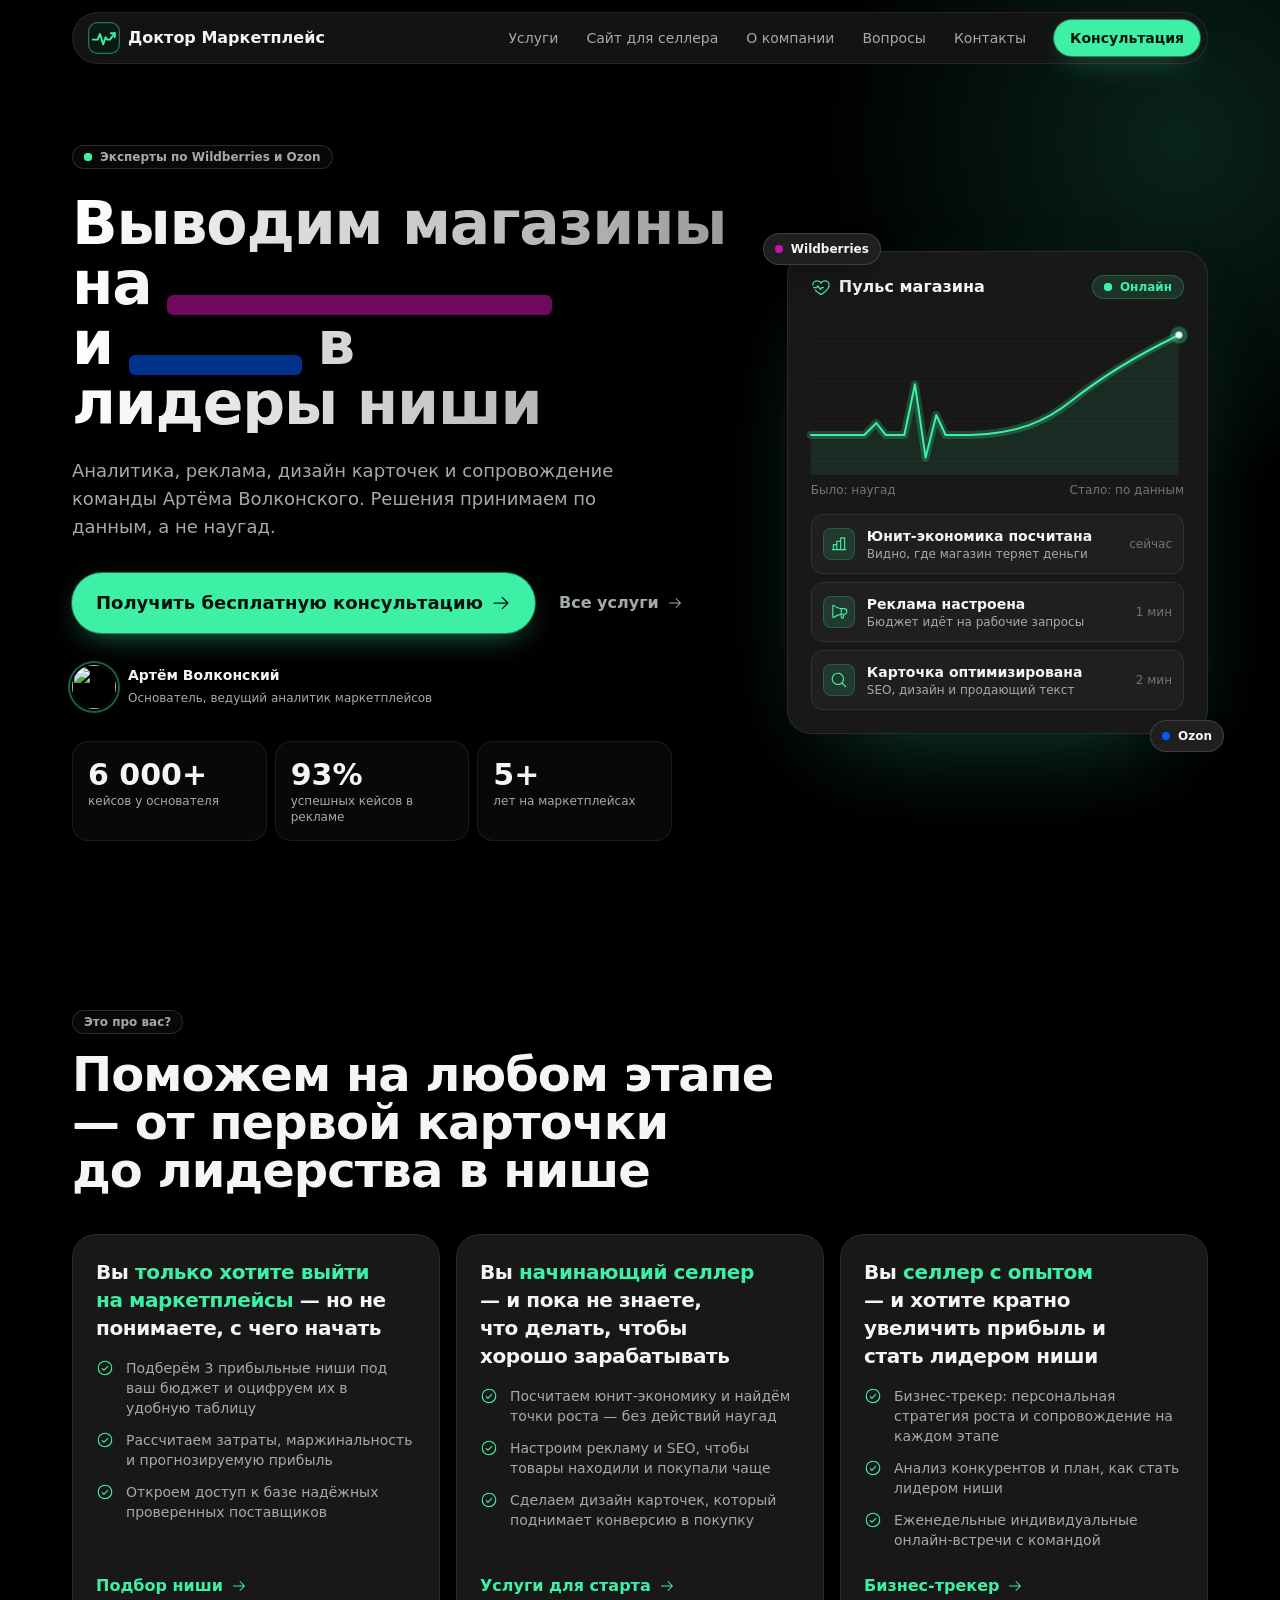
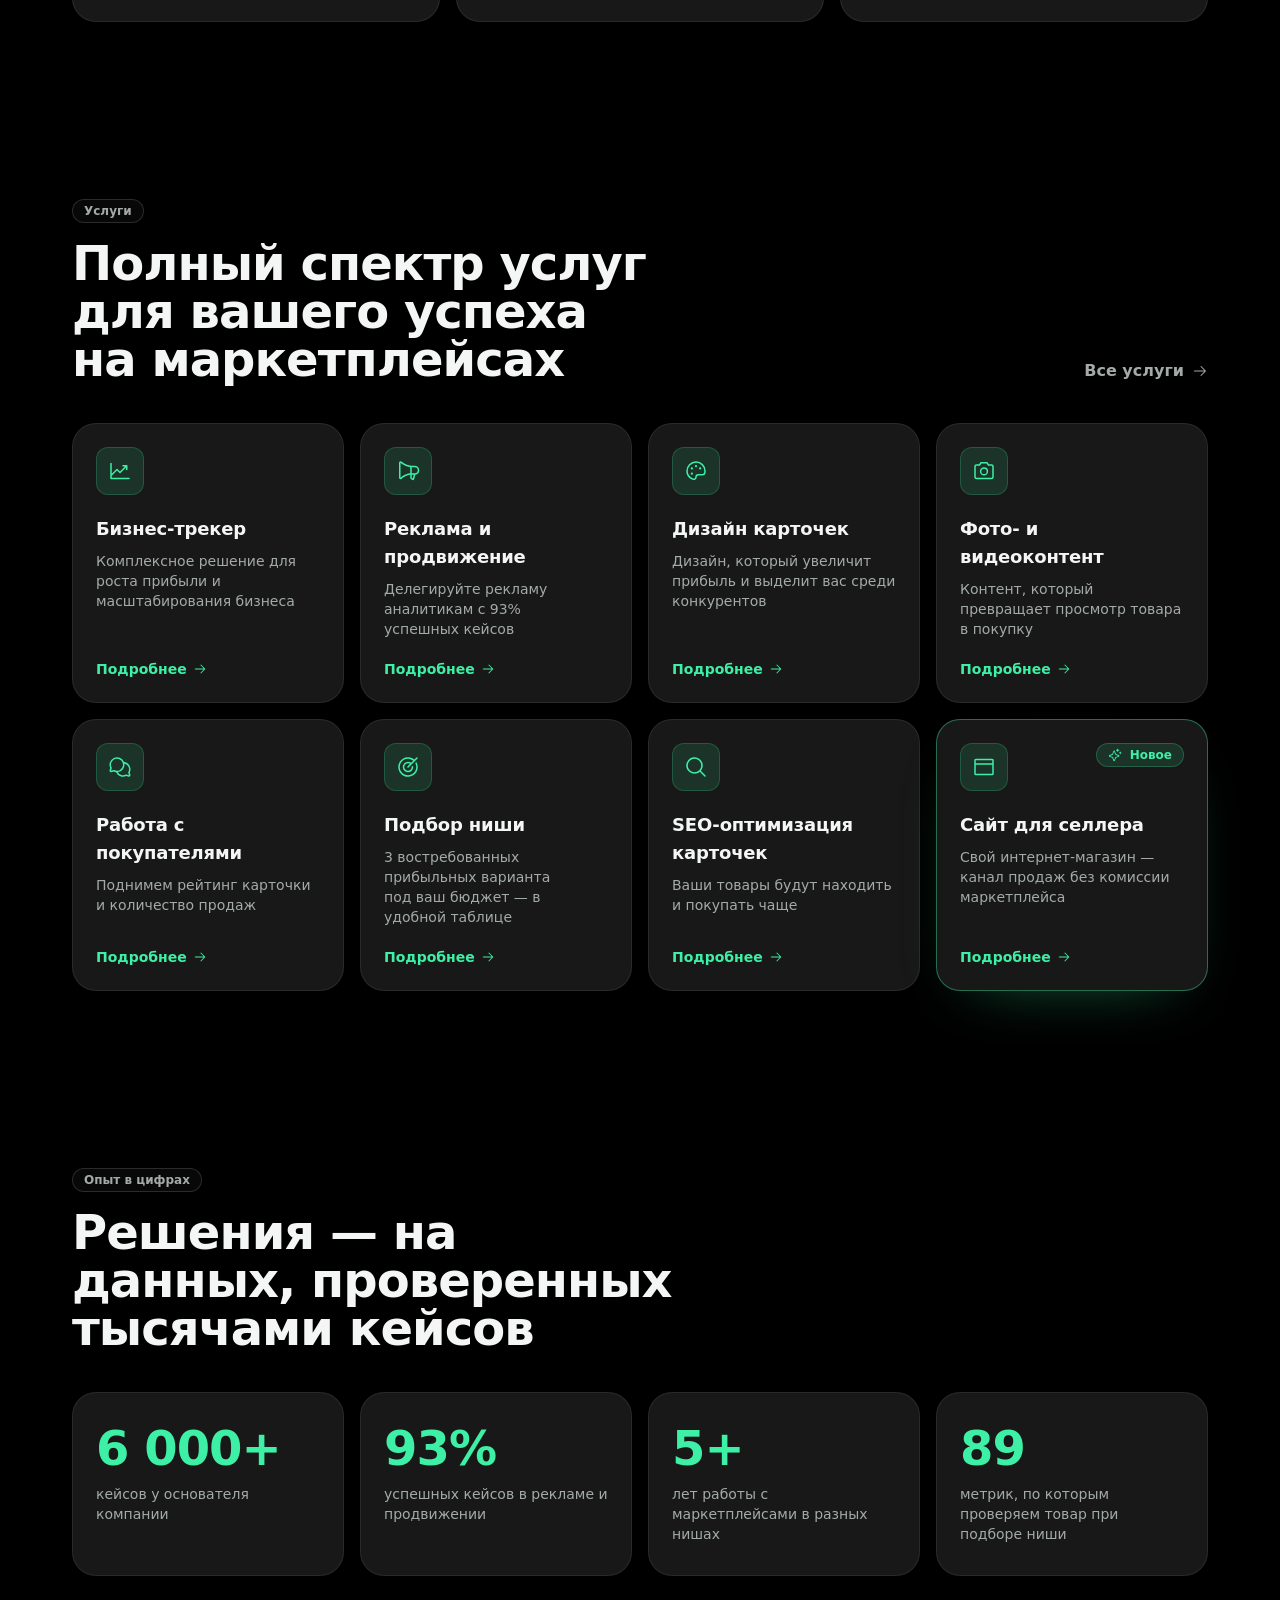
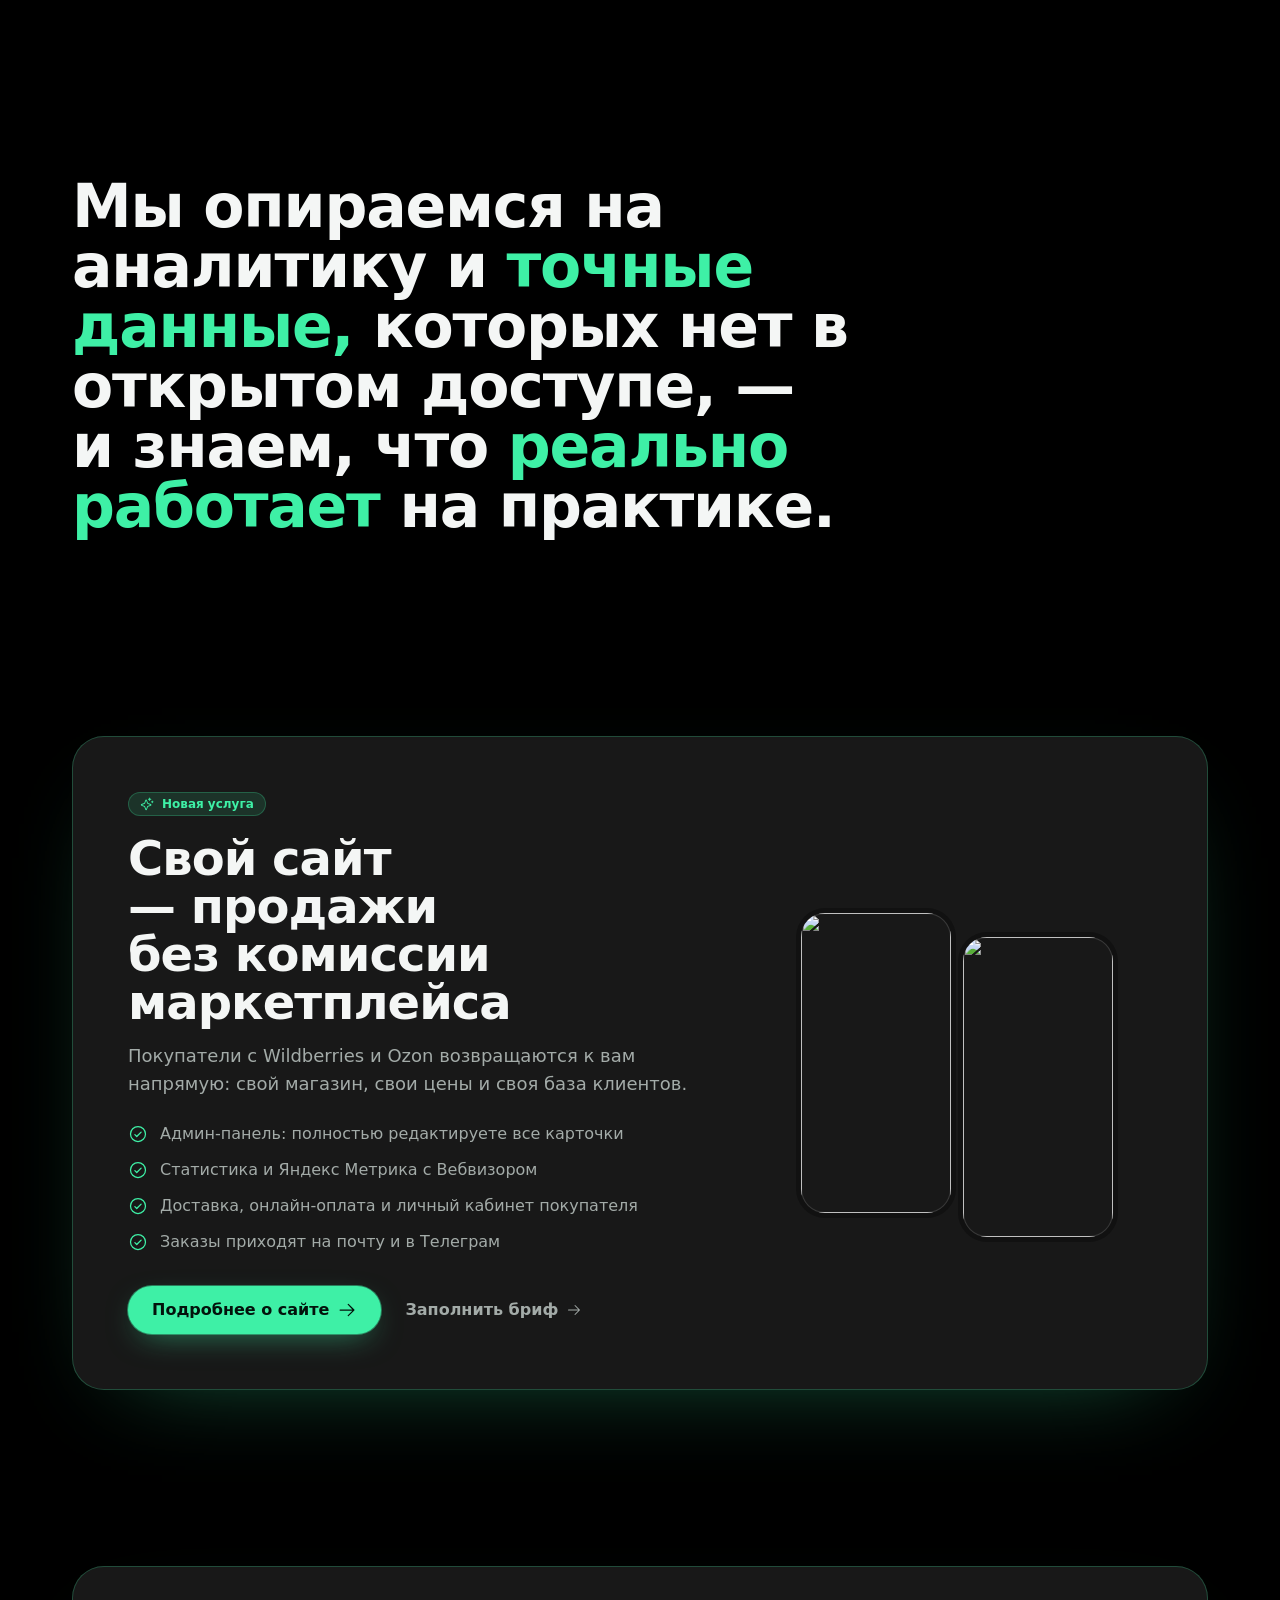
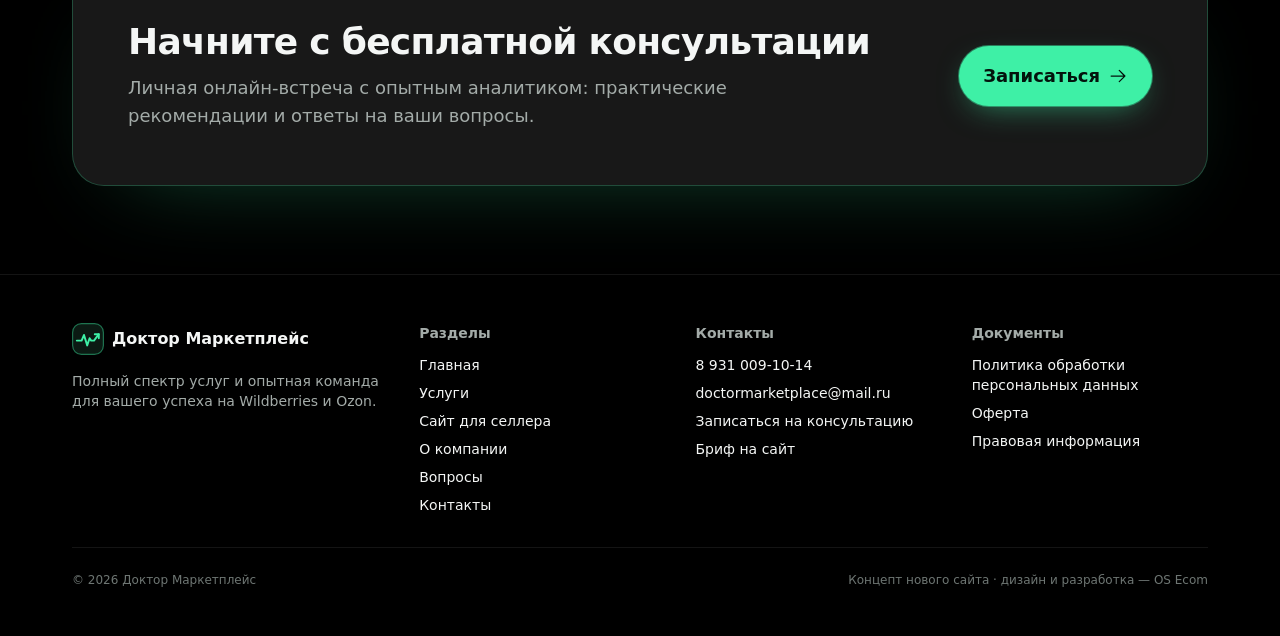
==== commit 82bf58c8: "Правки после ревью: текст виден и без скрипта, без content-visibility, конечные анимации, бриф не пр" ====
--- a/index.html
+++ b/index.html
@@ -17,9 +17,9 @@
 <link rel="preload" href="/doctor-marketplace/fonts/manrope-cyrillic.woff2" as="font" type="font/woff2" crossorigin>
 <link rel="preload" href="/doctor-marketplace/fonts/manrope-latin.woff2" as="font" type="font/woff2" crossorigin>
 <script>document.documentElement.className='js'</script>
-<style>@font-face{font-family:'Manrope';font-style:normal;font-weight:400 700;font-display:swap;src:url(/doctor-marketplace/fonts/manrope-cyrillic-ext.woff2) format('woff2');unicode-range:U+0460-052F,U+1C80-1C8A,U+20B4,U+2DE0-2DFF,U+A640-A69F,U+FE2E-FE2F}@font-face{font-family:'Manrope';font-style:normal;font-weight:400 700;font-display:swap;src:url(/doctor-marketplace/fonts/manrope-cyrillic.woff2) format('woff2');unicode-range:U+0301,U+0400-045F,U+0490-0491,U+04B0-04B1,U+2116}@font-face{font-family:'Manrope';font-style:normal;font-weight:400 700;font-display:swap;src:url(/doctor-marketplace/fonts/manrope-latin-ext.woff2) format('woff2');unicode-range:U+0100-02BA,U+02BD-02C5,U+02C7-02CC,U+02CE-02D7,U+02DD-02FF,U+0304,U+0308,U+0329,U+1D00-1DBF,U+1E00-1E9F,U+1EF2-1EFF,U+2020,U+20A0-20AB,U+20AD-20C4,U+2113,U+2C60-2C7F,U+A720-A7FF}@font-face{font-family:'Manrope';font-style:normal;font-weight:400 700;font-display:swap;src:url(/doctor-marketplace/fonts/manrope-latin.woff2) format('woff2');unicode-range:U+0000-00FF,U+0131,U+0152-0153,U+02BB-02BC,U+02C6,U+02DA,U+02DC,U+0304,U+0308,U+0329,U+2000-206F,U+20AC,U+2122,U+2191,U+2193,U+2212,U+2215,U+FEFF,U+FFFD}:root{--bg:#000000;--s1:#181818;--s2:#1F1F1F;--s3:#272727;--s4:#313131;--line:rgba(255,255,255,.08);--line2:rgba(255,255,255,.14);--text:#F4F6F5;--muted:#A3ABA8;--dim:#6E7673;--accent:#3EF0A6;--accent2:#1FD08A;--ink:#03130C;--a12:rgba(62,240,166,.12);--a24:rgba(62,240,166,.24);--a40:rgba(62,240,166,.4);--wb:#CB11AB;--ozon:#005BFF;--danger:#FF6B6B;--ease:cubic-bezier(.22,1,.36,1);--r2:8px;--r3:12px;--r4:16px;--r5:24px;--rf:9999px;--gut:16px;color-scheme:dark}@media (min-width:768px){:root{--gut:24px}}@media (min-width:1100px){:root{--gut:32px}}*,*::before,*::after{box-sizing:border-box}html{-webkit-text-size-adjust:100%;scroll-padding-top:96px;overflow-x:clip}body{margin:0;background:var(--bg);color:var(--text);font-family:'Manrope',system-ui,-apple-system,'Segoe UI',sans-serif;font-size:16px;line-height:24px;-webkit-font-smoothing:antialiased;overflow-x:clip}img{max-width:100%;display:block;height:auto}a{color:inherit;text-decoration:none}button{font:inherit;color:inherit;background:none;border:0;padding:0;cursor:pointer}input,textarea,select{font:inherit;color:inherit}:focus-visible{outline:2px solid var(--accent);outline-offset:3px}[tabindex="-1"]:focus{outline:none}[hidden]{display:none!important}.i{width:1em;height:1em;flex-shrink:0}.flip .i,.flip.i{transform:rotate(180deg)}.skip{position:absolute;left:16px;top:-64px;z-index:100;padding:8px 16px;border-radius:var(--rf);background:var(--accent);color:var(--ink);font-weight:600}.skip:focus{top:16px}.wrap{max-width:1200px;margin:0 auto;padding-left:max(var(--gut),env(safe-area-inset-left,0px));padding-right:max(var(--gut),env(safe-area-inset-right,0px))}.sec{padding-block:56px}@media (min-width:1100px){.sec{padding-block:88px}}.cv{content-visibility:auto;contain-intrinsic-size:auto 640px}.visually-hidden{position:absolute!important;width:1px;height:1px;overflow:hidden;clip:rect(0 0 0 0);white-space:nowrap}h1,h2,h3,h4,p{margin:0}.heading-1,.heading-2,.heading-3,.heading-4,.heading-5,.heading-6{font-weight:600;text-wrap:balance;letter-spacing:-.02em}.heading-1{font-size:36px;line-height:40px}.heading-2{font-size:30px;line-height:36px}.heading-3,.heading-4{font-size:24px;line-height:32px}.heading-5,.heading-6{font-size:20px;line-height:28px}@media (min-width:768px){.heading-1{font-size:48px;line-height:48px}.heading-2{font-size:36px;line-height:40px}.heading-3,.heading-4{font-size:30px;line-height:36px}.heading-5{font-size:24px;line-height:32px}}@media (min-width:1100px){.heading-1{font-size:60px;line-height:60px}.heading-2{font-size:48px;line-height:48px}.heading-3{font-size:36px;line-height:40px}}.title-2{font-size:18px;line-height:28px;font-weight:500}.title-3{font-size:16px;line-height:24px;font-weight:500}.body-6{font-size:14px;line-height:20px;font-weight:400}.caption-4{font-size:12px;line-height:16px;font-weight:500}p,li{text-wrap:pretty}.muted{color:var(--muted)}.br-d{display:none}@media (min-width:768px){.br-d{display:inline}}.btn{position:relative;display:inline-flex;align-items:center;justify-content:center;gap:8px;border-radius:var(--rf);padding:12px 24px;font-size:16px;line-height:24px;font-weight:600;text-align:center;overflow:hidden;isolation:isolate;transition:transform .3s var(--ease),background-color .3s var(--ease),box-shadow .3s var(--ease)}.btn .i{font-size:20px}.btn-lg{padding:16px 24px;font-size:18px;line-height:28px}.btn-sm{padding:8px 16px;font-size:14px;line-height:20px}.btn-primary{background:var(--accent);color:var(--ink);box-shadow:0 0 0 1px rgba(62,240,166,.45),0 10px 32px -12px rgba(62,240,166,.6)}.btn-primary:hover{box-shadow:0 0 0 1px rgba(62,240,166,.7),0 14px 40px -12px rgba(62,240,166,.75)}.btn-primary>*{position:relative}.btn-shine::after{content:"";position:absolute;top:0;bottom:0;left:-30%;width:40%;background:linear-gradient(105deg,transparent,rgba(255,255,255,.55),transparent);transform:translateX(-160%) skewX(-12deg);animation:shine 5s var(--ease) 1.2s infinite;z-index:-1;pointer-events:none}@keyframes shine{0%,70%{transform:translateX(-160%) skewX(-12deg)}100%{transform:translateX(420%) skewX(-12deg)}}.btn-ghost{background:rgba(255,255,255,.04);color:var(--text);box-shadow:inset 0 0 0 1px var(--line2)}.btn-ghost:hover{background:rgba(255,255,255,.08)}.btn:active{transform:scale(.98)}.link-arrow{display:inline-flex;align-items:center;gap:8px;color:var(--muted);font-weight:600;transition:color .3s var(--ease)}.link-arrow:hover{color:var(--text)}.link-arrow .i{transition:transform .3s var(--ease)}.link-arrow:hover .i{transform:translateX(3px)}.link-acc{color:var(--accent)}.link-acc:hover{color:var(--accent)}.chip{display:inline-flex;align-items:center;gap:8px;padding:4px 12px;border-radius:var(--rf);background:rgba(255,255,255,.03);box-shadow:inset 0 0 0 1px var(--line2);font-size:12px;line-height:16px;font-weight:600;color:var(--muted)}.chip .i{font-size:14px}.chip-accent{color:var(--accent);background:var(--a12);box-shadow:inset 0 0 0 1px var(--a24)}.dot{position:relative;width:8px;height:8px;border-radius:50%;background:var(--accent);flex-shrink:0}.dot::after{content:"";position:absolute;inset:0;border-radius:50%;background:var(--accent);animation:ping 2.4s var(--ease) infinite}@keyframes ping{0%{transform:scale(1);opacity:.6}80%,100%{transform:scale(2.6);opacity:0}}.dot-wb{background:var(--wb)}.dot-ozon{background:var(--ozon)}.dot-wb::after,.dot-ozon::after{display:none}.nav{position:fixed;z-index:50;top:calc(12px + env(safe-area-inset-top,0px));left:50%;transform:translateX(-50%);width:min(1136px,calc(100% - 24px));display:flex;align-items:center;gap:8px;padding:8px 8px 8px 16px;border-radius:var(--rf);background:rgba(20,20,20,.96);box-shadow:inset 0 0 0 1px var(--line);transition:box-shadow .3s var(--ease);view-transition-name:nav}.nav.scrolled{box-shadow:inset 0 0 0 1px var(--line2),0 12px 32px -16px rgba(0,0,0,.9)}.logo{display:flex;align-items:center;gap:8px;font-weight:600;font-size:16px;line-height:24px;white-space:nowrap}.logo svg{width:32px;height:32px;flex-shrink:0}.nav-links{display:none;gap:4px;margin-left:auto}.nav-links a{padding:8px 12px;border-radius:var(--rf);color:var(--muted);font-size:14px;line-height:20px;font-weight:500;transition:color .3s var(--ease),background-color .3s var(--ease)}.nav-links a:hover{color:var(--text);background:rgba(255,255,255,.06)}.nav-links a[aria-current="page"]{color:var(--accent);background:var(--a12)}.nav .nav-cta{margin-left:auto}.nav-back{margin-left:auto;white-space:nowrap;flex-shrink:0}@media (max-width:419px){.nav-back{padding:0;width:40px;height:40px}.nav-back-t{display:none}}.menu-btn{width:40px;height:40px;border-radius:var(--rf);display:grid;place-items:center;background:rgba(255,255,255,.06);flex-shrink:0}.menu-btn span{display:block;width:16px;height:2px;border-radius:2px;background:var(--text);transition:transform .4s var(--ease);grid-area:1/1}.menu-btn span:first-child{transform:translateY(-4px)}.menu-btn span:last-child{transform:translateY(4px)}.menu-open .menu-btn span:first-child{transform:rotate(45deg)}.menu-open .menu-btn span:last-child{transform:rotate(-45deg)}@media (min-width:1024px){.nav-links{display:flex}.nav .nav-cta{margin-left:8px}.menu-btn{display:none}}@media (max-width:420px){.nav .nav-cta{display:none}.menu-btn{margin-left:auto}}.mobile-menu{position:fixed;inset:0;z-index:45;display:flex;flex-direction:column;justify-content:center;gap:4px;padding:96px max(24px,env(safe-area-inset-left,0px)) 48px;background:rgba(0,0,0,.97);opacity:0;visibility:hidden;transition:opacity .3s var(--ease),visibility 0s linear .3s}.menu-open .mobile-menu{opacity:1;visibility:visible;transition:opacity .3s var(--ease),visibility 0s}.mobile-menu a{font-size:30px;line-height:36px;font-weight:600;padding:8px 0;opacity:0;transform:translateY(16px);transition:opacity .4s var(--ease),transform .4s var(--ease)}.mobile-menu a[aria-current="page"]{color:var(--accent)}.menu-open .mobile-menu a{opacity:1;transform:none}.menu-open .mobile-menu a:nth-child(2){transition-delay:50ms}.menu-open .mobile-menu a:nth-child(3){transition-delay:100ms}.menu-open .mobile-menu a:nth-child(4){transition-delay:150ms}.menu-open .mobile-menu a:nth-child(5){transition-delay:200ms}.menu-open .mobile-menu a:nth-child(6){transition-delay:250ms}.mobile-menu .btn{margin-top:24px;font-size:18px}@media (min-width:1024px){.mobile-menu{display:none}}.hero{position:relative;padding-top:112px;padding-bottom:40px;overflow:clip}@media (min-width:1100px){.hero{padding-top:144px;padding-bottom:80px}}.hero::before{content:"";position:absolute;width:720px;height:720px;right:-260px;top:-220px;border-radius:50%;background:radial-gradient(closest-side,rgba(62,240,166,.15),transparent);pointer-events:none}.hero-grid{position:relative;display:grid;gap:40px;align-items:center}@media (min-width:1100px){.hero-grid{grid-template-columns:minmax(0,1.22fr) minmax(0,.78fr);gap:56px}}.grad{background:linear-gradient(90deg,#FFFFFF,#9B9B9B);-webkit-background-clip:text;background-clip:text;color:transparent}.hero h1{margin-top:24px;max-width:680px}.mark{position:relative;white-space:nowrap}.mark::after{content:"";position:absolute;left:-4px;right:-4px;bottom:.04em;height:.34em;border-radius:6px;background:var(--mk);opacity:.55;transform-origin:left center;animation:markIn 1s var(--ease) .25s both;z-index:-1}.mark-wb{--mk:var(--wb)}.mark-ozon{--mk:var(--ozon)}.mark-ozon::after{animation-delay:.55s}@keyframes markIn{from{transform:scaleX(0)}to{transform:scaleX(1)}}.hero-lead{margin-top:24px;max-width:600px;color:var(--muted);font-size:18px;line-height:28px;font-weight:500}.hero-cta{margin-top:32px;display:flex;flex-wrap:wrap;align-items:center;gap:16px 24px}@media (max-width:560px){.hero-cta .btn{width:100%}}.founder-mini{margin-top:32px;display:flex;align-items:center;gap:12px}.founder-mini img{width:44px;height:44px;border-radius:50%;object-fit:cover;box-shadow:0 0 0 2px var(--bg),0 0 0 4px var(--a40)}.founder-mini b{display:block;font-size:14px;line-height:20px;font-weight:600}.founder-mini span{font-size:12px;line-height:16px;color:var(--muted)}.stats-strip{margin-top:32px;display:grid;grid-template-columns:repeat(3,minmax(0,1fr));gap:8px;max-width:600px}.stats-strip div{padding:12px;border-radius:var(--r4);background:rgba(255,255,255,.03);box-shadow:inset 0 0 0 1px var(--line)}.stats-strip b{display:block;font-size:24px;line-height:32px;font-weight:600}.stats-strip span{display:block;font-size:12px;line-height:16px;color:var(--muted)}@media (min-width:768px){.stats-strip div{padding:16px}.stats-strip b{font-size:30px;line-height:36px}}.pulse-wrap{position:relative;padding:12px 0}.pulse-card{position:relative;border-radius:var(--r5);background:var(--s1);box-shadow:inset 0 0 0 1px var(--line),0 40px 100px -48px rgba(62,240,166,.35);padding:16px}@media (min-width:768px){.pulse-card{padding:24px}}.pc-head{display:flex;align-items:center;justify-content:space-between;gap:12px}.pc-head .title-3{display:flex;align-items:center;gap:8px;font-weight:600}.pc-head .i{color:var(--accent);font-size:20px}.chart{display:block;width:100%;height:auto;margin-top:16px;overflow:visible}.chart .grid line{stroke:rgba(255,255,255,.06);stroke-width:1}.chart .glow{fill:none;stroke:rgba(62,240,166,.22);stroke-width:12;stroke-linecap:round;stroke-linejoin:round}.chart .line{fill:none;stroke:var(--accent);stroke-width:3;stroke-linecap:round;stroke-linejoin:round}.chart .glow,.chart .line{stroke-dasharray:1;stroke-dashoffset:1;animation:draw 2s var(--ease) .3s forwards}@keyframes draw{to{stroke-dashoffset:0}}.chart .area{fill:rgba(62,240,166,.09);opacity:0;animation:fadeIn .8s var(--ease) 1.8s forwards}.chart .pt,.chart .halo{opacity:0;animation:fadeIn .4s var(--ease) 2.1s forwards}.chart .pt{fill:#FFFFFF}.chart .halo{fill:rgba(62,240,166,.3)}@keyframes fadeIn{to{opacity:1}}.chart-labels{display:flex;justify-content:space-between;margin-top:8px;font-size:12px;line-height:16px;color:var(--dim)}.notes{margin-top:16px;display:grid;gap:8px}.note{display:flex;align-items:center;gap:12px;padding:12px;border-radius:var(--r3);background:var(--s2);box-shadow:inset 0 0 0 1px var(--line);animation:fadeUp .6s var(--ease) both}.note:nth-child(1){animation-delay:.9s}.note:nth-child(2){animation-delay:1.3s}.note:nth-child(3){animation-delay:1.7s}.note .ic{width:32px;height:32px;border-radius:var(--r2);display:grid;place-items:center;background:var(--a12);color:var(--accent);font-size:18px;flex-shrink:0}.note b{display:block;font-size:14px;line-height:20px;font-weight:600}.note span{display:block;font-size:12px;line-height:16px;color:var(--muted)}.note time{margin-left:auto;font-size:12px;line-height:16px;color:var(--dim)}.float-chip{position:absolute;z-index:2;display:inline-flex;align-items:center;gap:8px;padding:8px 12px;border-radius:var(--rf);background:#1F1F1F;box-shadow:inset 0 0 0 1px var(--line2),0 12px 28px -12px rgba(0,0,0,.9);font-size:12px;line-height:16px;font-weight:600}.float-chip.fc1{left:-6px;top:-6px}.float-chip.fc2{right:-4px;bottom:-6px}@media (min-width:1100px){.float-chip.fc1{left:-24px}.float-chip.fc2{right:-16px}}@keyframes fadeUp{from{opacity:0;transform:translateY(12px)}to{opacity:1;transform:none}}.phero{position:relative;padding-top:112px;padding-bottom:16px;overflow:clip}@media (min-width:1100px){.phero{padding-top:144px;padding-bottom:32px}}.phero::before{content:"";position:absolute;width:640px;height:640px;right:-280px;top:-320px;border-radius:50%;background:radial-gradient(closest-side,rgba(62,240,166,.12),transparent);pointer-events:none}.phero .wrap{position:relative}.crumbs{display:flex;flex-wrap:wrap;align-items:center;gap:4px 8px;font-size:14px;line-height:20px;color:var(--dim)}.crumbs a{color:var(--muted);transition:color .3s var(--ease)}.crumbs a:hover{color:var(--text)}.crumbs .sep{color:var(--s4)}.phero .chip{margin-top:24px}.phero h1{margin-top:16px;max-width:820px}.phero .lead{margin-top:16px;max-width:680px;color:var(--muted);font-size:18px;line-height:28px;font-weight:500}.phero .hero-cta{margin-top:24px}.sec-head{max-width:720px}.sec-head .heading-2{margin-top:16px}.sec-head p{margin-top:16px;color:var(--muted);font-size:18px;line-height:28px;font-weight:500}.sec-head-row{display:flex;flex-wrap:wrap;align-items:flex-end;justify-content:space-between;gap:16px 32px}.card{position:relative;padding:24px;border-radius:var(--r5);background:var(--s1);box-shadow:inset 0 0 0 1px var(--line)}.ic{width:48px;height:48px;border-radius:var(--r3);display:grid;place-items:center;background:var(--a12);color:var(--accent);font-size:24px;box-shadow:inset 0 0 0 1px rgba(62,240,166,.2);flex-shrink:0}.checks{list-style:none;margin:0;padding:0;display:grid;gap:12px}.checks li{display:flex;gap:12px;align-items:flex-start;color:var(--muted)}.checks li .i{color:var(--accent);font-size:20px;margin-top:2px}.who{margin-top:40px;display:grid;gap:16px}@media (min-width:900px){.who{grid-template-columns:repeat(3,minmax(0,1fr))}}.who .card{display:flex;flex-direction:column;gap:16px}.who .card .heading-6 em{font-style:normal;color:var(--accent)}.who .checks{font-size:14px;line-height:20px}.who .checks .i{font-size:18px;margin-top:1px}.who .link-arrow{margin-top:auto;padding-top:8px}.svc-grid{margin-top:40px;display:grid;gap:16px}@media (min-width:640px){.svc-grid{grid-template-columns:repeat(2,minmax(0,1fr))}}@media (min-width:1100px){.svc-grid{grid-template-columns:repeat(4,minmax(0,1fr))}}.svc{display:flex;flex-direction:column;padding:24px;border-radius:var(--r5);background:var(--s1);box-shadow:inset 0 0 0 1px var(--line);transition:box-shadow .3s var(--ease),transform .3s var(--ease)}.svc:hover{box-shadow:inset 0 0 0 1px rgba(62,240,166,.32);transform:translateY(-3px)}.svc h3{margin-top:20px;font-size:18px;line-height:28px;font-weight:600;letter-spacing:-.01em}.svc p{margin-top:8px;color:var(--muted);font-size:14px;line-height:20px}.svc .more{margin-top:auto;padding-top:20px;display:inline-flex;align-items:center;gap:6px;font-size:14px;line-height:20px;font-weight:600;color:var(--accent)}.svc .more .i{transition:transform .3s var(--ease)}.svc:hover .more .i{transform:translateX(4px)}.svc-new{box-shadow:inset 0 0 0 1px var(--a40),0 24px 64px -40px rgba(62,240,166,.5)}.svc-new .badge{position:absolute;top:24px;right:24px}.svc-new{position:relative}@media (max-width:639px){.svc-grid{gap:8px}.svc{display:grid;grid-template-columns:40px minmax(0,1fr) 20px;column-gap:16px;align-items:center;padding:16px 20px}.svc .ic{grid-column:1;grid-row:1/span 3;align-self:start;width:40px;height:40px;font-size:20px}.svc h3{grid-column:2;margin-top:0;font-size:16px;line-height:24px}.svc p{grid-column:2;margin-top:2px}.svc .more{grid-column:3;grid-row:1/span 3;margin-top:0;padding-top:0;justify-self:end}.svc .more .t{display:none}.svc-new .badge{position:static;grid-column:2;justify-self:start;margin-bottom:8px}}.stats{margin-top:40px;display:grid;grid-template-columns:repeat(2,minmax(0,1fr));gap:12px}@media (min-width:1100px){.stats{grid-template-columns:repeat(4,minmax(0,1fr));gap:16px}}.stat{padding:24px 16px;border-radius:var(--r5);background:var(--s1);box-shadow:inset 0 0 0 1px var(--line)}@media (min-width:768px){.stat{padding:32px 24px}}.stat b{display:block;font-size:36px;line-height:40px;font-weight:600;letter-spacing:-.02em;color:var(--accent)}@media (min-width:768px){.stat b{font-size:48px;line-height:48px}}.stat span{display:block;margin-top:12px;font-size:14px;line-height:20px;color:var(--muted)}.tagline{padding-block:72px}@media (min-width:1100px){.tagline{padding-block:112px}}.tagline p{max-width:920px;font-size:30px;line-height:36px;font-weight:600;letter-spacing:-.02em;text-wrap:balance}@media (min-width:768px){.tagline p{font-size:48px;line-height:48px}}@media (min-width:1100px){.tagline p{font-size:60px;line-height:60px}}.tagline .w{opacity:.28;transition:opacity .6s var(--ease);transition-delay:calc(var(--i,0) * 45ms)}.tagline .acc{color:var(--accent)}.tagline.in .w{opacity:1}.founder{display:grid;gap:40px;align-items:center}@media (min-width:900px){.founder{grid-template-columns:minmax(0,.8fr) minmax(0,1.2fr);gap:64px}}.portrait{position:relative;width:min(300px,100%);aspect-ratio:1;margin-inline:auto}.portrait::before{content:"";position:absolute;inset:-6px;border-radius:50%;background:conic-gradient(from 210deg,var(--accent),transparent 30%,transparent 55%,var(--accent2),transparent 85%,var(--accent))}.portrait::after{content:"";position:absolute;inset:-40px;border-radius:50%;background:radial-gradient(closest-side,rgba(62,240,166,.16),transparent);z-index:-1}.portrait img{position:relative;width:100%;height:100%;border-radius:50%;object-fit:cover;box-shadow:0 0 0 6px var(--bg)}.portrait .chip{position:absolute;left:50%;bottom:-12px;transform:translateX(-50%);white-space:nowrap;background:#181818}.founder .checks{margin-top:24px}.founder .checks li{color:var(--text)}.why{margin-top:40px;display:grid;gap:12px}@media (min-width:768px){.why{grid-template-columns:repeat(2,minmax(0,1fr));gap:16px}}.why .card p{margin-top:16px;font-size:18px;line-height:28px;font-weight:500}.why .ic{width:40px;height:40px;font-size:20px}.steps{position:relative;margin-top:48px;display:grid;gap:24px}@media (min-width:1100px){.steps{grid-template-columns:repeat(4,minmax(0,1fr))}}.steps-line{display:none}@media (min-width:1100px){.steps-line{display:block;position:absolute;left:24px;right:24px;top:24px;height:2px;background:var(--s3);overflow:hidden;border-radius:2px}.steps-line i{position:absolute;inset:0;background:var(--accent);transform:scaleX(0);transform-origin:left;transition:transform 1.4s var(--ease)}.steps.in .steps-line i{transform:scaleX(1)}}.step{position:relative;display:grid;grid-template-columns:48px minmax(0,1fr);gap:16px;align-items:start;align-content:start}@media (min-width:1100px){.step{grid-template-columns:1fr;gap:24px}}.step .num{position:relative;z-index:1;width:48px;height:48px;border-radius:50%;display:grid;place-items:center;background:var(--s1);box-shadow:inset 0 0 0 1px var(--a40);color:var(--accent);font-weight:600}.step h3{font-size:18px;line-height:28px;font-weight:600}.step p{margin-top:8px;color:var(--muted);font-size:14px;line-height:20px}@media (min-width:1100px){.steps.three{grid-template-columns:repeat(3,minmax(0,1fr))}}.steps.compact{margin-top:24px}@media (min-width:1100px){.steps.compact{grid-template-columns:1fr;gap:20px}.steps.compact .steps-line{display:none}.steps.compact .step{grid-template-columns:48px minmax(0,1fr);gap:16px}}.svc-layout{display:grid;gap:24px;align-items:start}@media (min-width:1000px){.svc-layout{grid-template-columns:minmax(0,1fr) 360px;gap:32px}}.svc-layout .card .heading-5{margin-bottom:20px}.aside-cta{display:flex;flex-direction:column;align-items:flex-start;gap:16px;padding:32px;border-radius:var(--r5);background:var(--s1);box-shadow:inset 0 0 0 1px var(--a24),0 24px 64px -40px rgba(62,240,166,.4)}@media (min-width:1000px){.aside-cta{position:sticky;top:96px}}.aside-cta p{color:var(--muted);font-size:14px;line-height:20px}.aside-cta .btn{width:100%}.tel{display:inline-flex;align-items:center;gap:8px;font-weight:600}.tel .i{color:var(--accent);font-size:18px}.others{margin-top:24px;display:flex;flex-wrap:wrap;gap:8px}.others a{display:inline-flex;align-items:center;gap:8px;padding:8px 16px;border-radius:var(--rf);background:var(--s1);box-shadow:inset 0 0 0 1px var(--line2);font-size:14px;line-height:20px;font-weight:500;transition:box-shadow .3s var(--ease),color .3s var(--ease)}.others a:hover{box-shadow:inset 0 0 0 1px var(--a40);color:var(--accent)}.others .i{color:var(--accent);font-size:16px}.feats{margin-top:40px;display:grid;gap:12px}@media (min-width:640px){.feats{grid-template-columns:repeat(2,minmax(0,1fr))}}@media (min-width:1100px){.feats{grid-template-columns:repeat(3,minmax(0,1fr));gap:16px}}.feat{display:flex;gap:16px;align-items:flex-start;padding:20px;border-radius:var(--r4);background:var(--s1);box-shadow:inset 0 0 0 1px var(--line)}.feat .i{font-size:24px;color:var(--accent);margin-top:2px}.feat b{display:block;font-size:16px;line-height:24px;font-weight:600}.feat span{display:block;margin-top:4px;font-size:14px;line-height:20px;color:var(--muted)}.gallery{margin-top:32px;display:grid;grid-auto-flow:column;grid-auto-columns:200px;gap:16px;overflow-x:auto;scroll-snap-type:x mandatory;padding:8px 2px 16px;-webkit-overflow-scrolling:touch;scrollbar-width:none}.gallery::-webkit-scrollbar{display:none}@media (min-width:900px){.gallery{grid-auto-flow:row;grid-template-columns:repeat(4,minmax(0,1fr));overflow:visible}}.shot{scroll-snap-align:start;display:flex;flex-direction:column;gap:12px}.shot .frame{display:block;aspect-ratio:1/2;border-radius:28px;overflow:hidden;background:#0A0A0A;box-shadow:inset 0 0 0 1px var(--line2),0 0 0 5px #111;transition:transform .3s var(--ease)}.shot:hover .frame{transform:translateY(-4px)}.shot img{width:100%;height:100%;object-fit:cover;object-position:top}.shot b{display:block;font-size:14px;line-height:20px;font-weight:600}.shot span{display:block;font-size:12px;line-height:16px;color:var(--muted)}.promo{display:grid;gap:32px;align-items:center;padding:24px;border-radius:32px;background:var(--s1);box-shadow:inset 0 0 0 1px var(--a24),0 32px 96px -56px rgba(62,240,166,.45);overflow:hidden}@media (min-width:768px){.promo{padding:40px}}@media (min-width:1000px){.promo{grid-template-columns:minmax(0,1.2fr) minmax(0,.8fr);padding:56px;gap:48px}}.promo .checks{margin-top:24px}.promo .hero-cta{margin-top:32px}.promo-shots{display:flex;justify-content:center;gap:12px}.promo-shots .frame{width:150px;aspect-ratio:1/2;border-radius:24px;overflow:hidden;box-shadow:inset 0 0 0 1px var(--line2),0 0 0 5px #111}.promo-shots .frame:nth-child(2){transform:translateY(24px)}.promo-shots img{width:100%;height:100%;object-fit:cover;object-position:top}@media (max-width:420px){.promo-shots .frame{width:128px}}.partners{display:grid;gap:16px;margin-top:40px;max-width:760px}.partner{display:flex;flex-direction:column;gap:16px;padding:24px;border-radius:var(--r5);background:var(--s1);box-shadow:inset 0 0 0 1px var(--line)}.partner>svg{flex:none;align-self:flex-start;height:48px;width:168px}.partner p{color:var(--muted);font-size:14px;line-height:20px;max-width:420px}.partner .link-arrow{margin-top:12px}@media (min-width:640px){.partner{flex-direction:row;align-items:center;gap:32px}}.faq-grid{display:grid;gap:24px;margin-top:40px}@media (min-width:1100px){.faq-grid{grid-template-columns:minmax(0,1fr) 360px;align-items:start}}.faq{display:grid;gap:8px}.faq details{border-radius:var(--r4);background:var(--s1);box-shadow:inset 0 0 0 1px var(--line);transition:box-shadow .3s var(--ease)}.faq details[open]{box-shadow:inset 0 0 0 1px var(--a24)}.faq summary{list-style:none;display:flex;align-items:center;justify-content:space-between;gap:16px;padding:16px 16px 16px 24px;cursor:pointer;font-size:18px;line-height:28px;font-weight:600}.faq summary::-webkit-details-marker{display:none}.faq summary .pm{width:32px;height:32px;border-radius:50%;display:grid;place-items:center;background:rgba(255,255,255,.06);flex-shrink:0;transition:transform .4s var(--ease)}.faq details[open] summary .pm{transform:rotate(45deg);background:var(--a12);color:var(--accent)}.faq .ans{padding:0 24px 24px;color:var(--muted)}.faq .ans a{color:var(--accent);text-decoration:underline;text-underline-offset:2px}.faq details[open] .ans{animation:fadeUp .4s var(--ease)}.faq-aside{display:flex;flex-direction:column;align-items:flex-start;gap:16px;padding:32px;border-radius:var(--r5);background:var(--s1);box-shadow:inset 0 0 0 1px var(--a24),0 0 48px rgba(62,240,166,.06)}@media (min-width:1100px){.faq-aside{position:sticky;top:96px}}.faq-aside p{color:var(--muted)}.cta-band{display:grid;gap:24px;align-items:center;padding:32px 24px;border-radius:32px;background:var(--s1);box-shadow:inset 0 0 0 1px var(--a24),0 32px 96px -56px rgba(62,240,166,.4)}@media (min-width:768px){.cta-band{padding:48px}}@media (min-width:1000px){.cta-band{grid-template-columns:minmax(0,1fr) auto;gap:48px;padding:56px}}.cta-band p{margin-top:12px;color:var(--muted);font-size:18px;line-height:28px;font-weight:500;max-width:620px}.cta-band .hero-cta{margin-top:0}.cta-box{display:grid;gap:32px;border-radius:32px;background:var(--s1);box-shadow:inset 0 0 0 1px var(--line);padding:24px}@media (min-width:768px){.cta-box{padding:40px}}@media (min-width:1100px){.cta-box{grid-template-columns:minmax(0,1fr) minmax(0,1fr);gap:64px;padding:56px}}.cta-box .checks{margin-top:24px}.contacts{margin-top:32px;display:grid;gap:8px}.contacts a,.contacts span{display:inline-flex;align-items:center;gap:12px;font-weight:600;transition:color .3s var(--ease)}.contacts a:hover{color:var(--accent)}.contacts .i{font-size:20px;color:var(--accent)}.docs{margin-top:24px;display:grid;gap:6px;font-size:14px;line-height:20px}.docs a{color:var(--muted);text-decoration:underline;text-decoration-color:var(--line2);text-underline-offset:3px}.docs a:hover{color:var(--text)}.form{display:grid;gap:16px}.field{display:grid;gap:8px}.field label{font-size:14px;line-height:20px;font-weight:500;color:var(--muted)}.field label b{color:var(--accent);font-weight:600}.inp{width:100%;padding:12px 16px;border-radius:var(--r3);background:var(--s2);border:1px solid var(--line2);color:var(--text);font-size:16px;line-height:24px;transition:border-color .3s var(--ease),box-shadow .3s var(--ease);-webkit-appearance:none;appearance:none}.inp::placeholder{color:var(--dim)}.inp:focus{outline:none;border-color:var(--accent);box-shadow:0 0 0 4px var(--a12)}.inp[aria-invalid="true"]{border-color:var(--danger);box-shadow:0 0 0 4px rgba(255,107,107,.12)}select.inp{background-image:url("data:image/svg+xml,%3Csvg xmlns='http://www.w3.org/2000/svg' width='12' height='8'%3E%3Cpath d='M1 1l5 5 5-5' stroke='%23A3ABA8' stroke-width='2' fill='none' stroke-linecap='round'/%3E%3C/svg%3E");background-repeat:no-repeat;background-position:right 16px center;padding-right:44px}select.inp option{background:#1F1F1F;color:#F4F6F5}textarea.inp{min-height:112px;resize:vertical;padding-right:56px}.err{font-size:12px;line-height:16px;color:var(--danger)}.err:empty{display:none}.voice-wrap{position:relative}.mic{position:absolute;right:8px;bottom:8px;width:40px;height:40px;border-radius:50%;display:grid;place-items:center;background:var(--s3);color:var(--muted);font-size:20px;transition:background-color .3s var(--ease),color .3s var(--ease)}.mic:hover{color:var(--text)}.mic::after{content:"";position:absolute;inset:-24px -8px -8px -24px;border-radius:50%}.mic.rec{background:#FF4D4D;color:#FFFFFF}.mic.rec::before{content:"";position:absolute;inset:0;border-radius:50%;background:#FF4D4D;animation:ping 1.4s var(--ease) infinite;z-index:-1}.voice-status{font-size:12px;line-height:16px;color:var(--muted)}.voice-status:empty{display:none}.voice-status[data-state="live"]{color:#FF8A8A}.voice-status[data-state="warn"]{color:#F5C062}.check{display:flex;gap:12px;align-items:flex-start;font-size:12px;line-height:16px;color:var(--muted);cursor:pointer}.check input{position:absolute;opacity:0;width:1px;height:1px}.check .box{width:20px;height:20px;flex-shrink:0;border-radius:6px;border:1px solid var(--line2);background:var(--s2);display:grid;place-items:center;color:var(--ink);transition:background-color .2s var(--ease)}.check .box .i{font-size:14px;opacity:0}.check input:checked+.box{background:var(--accent);border-color:var(--accent)}.check input:checked+.box .i{opacity:1}.check input:focus-visible+.box{outline:2px solid var(--accent);outline-offset:2px}.check a{color:var(--text);text-decoration:underline;text-decoration-color:var(--line2);text-underline-offset:2px}.check.invalid .box{border-color:var(--danger)}.form .btn{width:100%}.btn.loading{pointer-events:none}.btn.loading>span{opacity:0}.btn.loading::before{content:"";position:absolute;inset:0;z-index:2;background:linear-gradient(90deg,transparent,rgba(3,19,12,.35),transparent);animation:loadbar 1s var(--ease) infinite}@keyframes loadbar{from{transform:translateX(-100%)}to{transform:translateX(100%)}}.demo-note{font-size:12px;line-height:16px;color:var(--dim);text-align:center}.done{display:grid;justify-items:start;gap:16px;padding:24px;border-radius:var(--r5);background:var(--a12);box-shadow:inset 0 0 0 1px var(--a24);animation:fadeUp .5s var(--ease)}.done .ok{width:48px;height:48px;border-radius:50%;display:grid;place-items:center;background:var(--accent);color:var(--ink);font-size:24px}.done p{color:var(--muted)}.footer{padding-block:48px 112px;border-top:1px solid var(--line)}@media (min-width:1024px){.footer{padding-bottom:48px}}.foot-grid{display:grid;gap:32px}@media (min-width:640px){.foot-grid{grid-template-columns:repeat(2,minmax(0,1fr))}}@media (min-width:1000px){.foot-grid{grid-template-columns:1.3fr 1fr 1fr 1fr;gap:40px}}.footer h3{font-size:14px;line-height:20px;font-weight:600;color:var(--muted);margin-bottom:12px}.footer ul{list-style:none;margin:0;padding:0;display:grid;gap:8px;font-size:14px;line-height:20px}.footer a{color:var(--text);transition:color .3s var(--ease)}.footer a:hover{color:var(--accent)}.foot-note{margin-top:32px;padding-top:24px;border-top:1px solid var(--line);display:flex;flex-wrap:wrap;gap:8px 24px;justify-content:space-between;font-size:12px;line-height:16px;color:var(--dim)}.sticky-cta{position:fixed;z-index:40;left:max(16px,env(safe-area-inset-left,0px));right:max(16px,env(safe-area-inset-right,0px));bottom:calc(16px + env(safe-area-inset-bottom,0px));transform:translateY(160%);transition:transform .4s var(--ease)}.sticky-cta.show{transform:none}.sticky-cta .btn{width:100%}@media (min-width:1024px){.sticky-cta{display:none}}.js [data-reveal]{opacity:0;transform:translateY(16px);transition:opacity .5s var(--ease),transform .5s var(--ease);transition-delay:var(--d,0ms)}.js [data-reveal].in{opacity:1;transform:none}@view-transition{navigation:auto}::view-transition-old(root),::view-transition-new(root){animation-duration:.18s}@media (prefers-reduced-motion:reduce){@view-transition{navigation:none}*,*::before,*::after{animation-duration:.01ms!important;animation-delay:0s!important;animation-iteration-count:1!important;transition-duration:.01ms!important;transition-delay:0s!important}.js [data-reveal]{opacity:1;transform:none}.tagline .w{opacity:1}.dot::after,.btn-shine::after{display:none}}.qa *,.qa *::before,.qa *::after{animation-duration:0s!important;animation-delay:0s!important;transition:none!important}.qa .dot::after,.qa .btn-shine::after{display:none}.qa [data-reveal]{opacity:1!important;transform:none!important}.qa .tagline .w{opacity:1}</style>
+<style>@font-face{font-family:'Manrope';font-style:normal;font-weight:400 700;font-display:swap;src:url(/doctor-marketplace/fonts/manrope-cyrillic-ext.woff2) format('woff2');unicode-range:U+0460-052F,U+1C80-1C8A,U+20B4,U+2DE0-2DFF,U+A640-A69F,U+FE2E-FE2F}@font-face{font-family:'Manrope';font-style:normal;font-weight:400 700;font-display:swap;src:url(/doctor-marketplace/fonts/manrope-cyrillic.woff2) format('woff2');unicode-range:U+0301,U+0400-045F,U+0490-0491,U+04B0-04B1,U+2116}@font-face{font-family:'Manrope';font-style:normal;font-weight:400 700;font-display:swap;src:url(/doctor-marketplace/fonts/manrope-latin-ext.woff2) format('woff2');unicode-range:U+0100-02BA,U+02BD-02C5,U+02C7-02CC,U+02CE-02D7,U+02DD-02FF,U+0304,U+0308,U+0329,U+1D00-1DBF,U+1E00-1E9F,U+1EF2-1EFF,U+2020,U+20A0-20AB,U+20AD-20C4,U+2113,U+2C60-2C7F,U+A720-A7FF}@font-face{font-family:'Manrope';font-style:normal;font-weight:400 700;font-display:swap;src:url(/doctor-marketplace/fonts/manrope-latin.woff2) format('woff2');unicode-range:U+0000-00FF,U+0131,U+0152-0153,U+02BB-02BC,U+02C6,U+02DA,U+02DC,U+0304,U+0308,U+0329,U+2000-206F,U+20AC,U+2122,U+2191,U+2193,U+2212,U+2215,U+FEFF,U+FFFD}:root{--bg:#000000;--s1:#181818;--s2:#1F1F1F;--s3:#272727;--s4:#313131;--line:rgba(255,255,255,.08);--line2:rgba(255,255,255,.14);--text:#F4F6F5;--muted:#A3ABA8;--dim:#6E7673;--accent:#3EF0A6;--accent2:#1FD08A;--ink:#03130C;--a12:rgba(62,240,166,.12);--a24:rgba(62,240,166,.24);--a40:rgba(62,240,166,.4);--wb:#CB11AB;--ozon:#005BFF;--danger:#FF6B6B;--ease:cubic-bezier(.22,1,.36,1);--r2:8px;--r3:12px;--r4:16px;--r5:24px;--rf:9999px;--gut:16px;color-scheme:dark}@media (min-width:768px){:root{--gut:24px}}@media (min-width:1100px){:root{--gut:32px}}*,*::before,*::after{box-sizing:border-box}html{-webkit-text-size-adjust:100%;scroll-padding-top:96px;overflow-x:clip}body{margin:0;background:var(--bg);color:var(--text);font-family:'Manrope',system-ui,-apple-system,'Segoe UI',sans-serif;font-size:16px;line-height:24px;-webkit-font-smoothing:antialiased;overflow-x:clip}img{max-width:100%;display:block;height:auto}a{color:inherit;text-decoration:none}button{font:inherit;color:inherit;background:none;border:0;padding:0;cursor:pointer}input,textarea,select{font:inherit;color:inherit}:focus-visible{outline:2px solid var(--accent);outline-offset:3px}[tabindex="-1"]:focus{outline:none}[hidden]{display:none!important}.i{width:1em;height:1em;flex-shrink:0}.flip .i,.flip.i{transform:rotate(180deg)}.skip{position:absolute;left:16px;top:-64px;z-index:100;padding:8px 16px;border-radius:var(--rf);background:var(--accent);color:var(--ink);font-weight:600}.skip:focus{top:16px}.wrap{max-width:1200px;margin:0 auto;padding-left:max(var(--gut),env(safe-area-inset-left,0px));padding-right:max(var(--gut),env(safe-area-inset-right,0px))}.sec{padding-block:56px}@media (min-width:1100px){.sec{padding-block:88px}}.visually-hidden{position:absolute!important;width:1px;height:1px;overflow:hidden;clip:rect(0 0 0 0);white-space:nowrap}h1,h2,h3,h4,p{margin:0}.heading-1,.heading-2,.heading-3,.heading-4,.heading-5,.heading-6{font-weight:600;text-wrap:balance;letter-spacing:-.02em}.heading-1{font-size:36px;line-height:40px}.heading-2{font-size:30px;line-height:36px}.heading-3,.heading-4{font-size:24px;line-height:32px}.heading-5,.heading-6{font-size:20px;line-height:28px}@media (min-width:768px){.heading-1{font-size:48px;line-height:48px}.heading-2{font-size:36px;line-height:40px}.heading-3,.heading-4{font-size:30px;line-height:36px}.heading-5{font-size:24px;line-height:32px}}@media (min-width:1100px){.heading-1{font-size:60px;line-height:60px}.heading-2{font-size:48px;line-height:48px}.heading-3{font-size:36px;line-height:40px}}.title-2{font-size:18px;line-height:28px;font-weight:500}.title-3{font-size:16px;line-height:24px;font-weight:500}.body-6{font-size:14px;line-height:20px;font-weight:400}.caption-4{font-size:12px;line-height:16px;font-weight:500}p,li{text-wrap:pretty}.muted{color:var(--muted)}.br-d{display:none}@media (min-width:768px){.br-d{display:inline}}.btn{position:relative;display:inline-flex;align-items:center;justify-content:center;gap:8px;border-radius:var(--rf);padding:12px 24px;font-size:16px;line-height:24px;font-weight:600;text-align:center;overflow:hidden;isolation:isolate;transition:transform .3s var(--ease),background-color .3s var(--ease),box-shadow .3s var(--ease)}.btn .i{font-size:20px}.btn-lg{padding:16px 24px;font-size:18px;line-height:28px}.btn-sm{padding:8px 16px;font-size:14px;line-height:20px}.btn-primary{background:var(--accent);color:var(--ink);box-shadow:0 0 0 1px rgba(62,240,166,.45),0 10px 32px -12px rgba(62,240,166,.6)}.btn-primary:hover{box-shadow:0 0 0 1px rgba(62,240,166,.7),0 14px 40px -12px rgba(62,240,166,.75)}.btn-primary>*{position:relative}.btn-shine::after{content:"";position:absolute;top:0;bottom:0;left:-30%;width:40%;background:linear-gradient(105deg,transparent,rgba(255,255,255,.55),transparent);transform:translateX(-160%) skewX(-12deg);animation:shine 5s var(--ease) 1.2s 4;z-index:-1;pointer-events:none}@keyframes shine{0%,70%{transform:translateX(-160%) skewX(-12deg)}100%{transform:translateX(420%) skewX(-12deg)}}.btn-ghost{background:rgba(255,255,255,.04);color:var(--text);box-shadow:inset 0 0 0 1px var(--line2)}.btn-ghost:hover{background:rgba(255,255,255,.08)}.btn:active{transform:scale(.98)}.link-arrow{display:inline-flex;align-items:center;gap:8px;color:var(--muted);font-weight:600;transition:color .3s var(--ease)}.link-arrow:hover{color:var(--text)}.link-arrow .i{transition:transform .3s var(--ease)}.link-arrow:hover .i{transform:translateX(3px)}.link-acc{color:var(--accent)}.link-acc:hover{color:var(--accent)}.chip{display:inline-flex;align-items:center;gap:8px;padding:4px 12px;border-radius:var(--rf);background:rgba(255,255,255,.03);box-shadow:inset 0 0 0 1px var(--line2);font-size:12px;line-height:16px;font-weight:600;color:var(--muted)}.chip .i{font-size:14px}.chip-accent{color:var(--accent);background:var(--a12);box-shadow:inset 0 0 0 1px var(--a24)}.dot{position:relative;width:8px;height:8px;border-radius:50%;background:var(--accent);flex-shrink:0}.dot::after{content:"";position:absolute;inset:0;border-radius:50%;background:var(--accent);animation:ping 2.4s var(--ease) 8}@keyframes ping{0%{transform:scale(1);opacity:.6}80%,100%{transform:scale(2.6);opacity:0}}.dot-wb{background:var(--wb)}.dot-ozon{background:var(--ozon)}.dot-wb::after,.dot-ozon::after{display:none}.nav{position:fixed;z-index:50;top:calc(12px + env(safe-area-inset-top,0px));left:50%;transform:translateX(-50%);width:min(1136px,calc(100% - 24px));display:flex;align-items:center;gap:8px;padding:8px 8px 8px 16px;border-radius:var(--rf);background:rgba(20,20,20,.96);box-shadow:inset 0 0 0 1px var(--line);transition:box-shadow .3s var(--ease);view-transition-name:nav}.nav.scrolled{box-shadow:inset 0 0 0 1px var(--line2),0 12px 32px -16px rgba(0,0,0,.9)}.logo{display:flex;align-items:center;gap:8px;font-weight:600;font-size:16px;line-height:24px;white-space:nowrap}.logo svg{width:32px;height:32px;flex-shrink:0}.nav-links{display:none;gap:4px;margin-left:auto}.nav-links a{padding:8px 12px;border-radius:var(--rf);color:var(--muted);font-size:14px;line-height:20px;font-weight:500;transition:color .3s var(--ease),background-color .3s var(--ease)}.nav-links a:hover{color:var(--text);background:rgba(255,255,255,.06)}.nav-links a[aria-current="page"]{color:var(--accent);background:var(--a12)}.nav .nav-cta{margin-left:auto}.nav-back{margin-left:auto;white-space:nowrap;flex-shrink:0}@media (max-width:419px){.nav-back{padding:0;width:40px;height:40px}.nav-back-t{display:none}}.menu-btn{width:40px;height:40px;border-radius:var(--rf);display:grid;place-items:center;background:rgba(255,255,255,.06);flex-shrink:0}.menu-btn span{display:block;width:16px;height:2px;border-radius:2px;background:var(--text);transition:transform .4s var(--ease);grid-area:1/1}.menu-btn span:first-child{transform:translateY(-4px)}.menu-btn span:last-child{transform:translateY(4px)}.menu-open .menu-btn span:first-child{transform:rotate(45deg)}.menu-open .menu-btn span:last-child{transform:rotate(-45deg)}@media (min-width:1024px){.nav-links{display:flex}.nav .nav-cta{margin-left:8px}.menu-btn{display:none}}@media (max-width:420px){.nav .nav-cta{display:none}.menu-btn{margin-left:auto}}.mobile-menu{position:fixed;inset:0;z-index:45;display:flex;flex-direction:column;justify-content:center;gap:4px;padding:96px max(24px,env(safe-area-inset-left,0px)) 48px;background:rgba(0,0,0,.97);opacity:0;visibility:hidden;transition:opacity .3s var(--ease),visibility 0s linear .3s}.menu-open .mobile-menu{opacity:1;visibility:visible;transition:opacity .3s var(--ease),visibility 0s}.mobile-menu a{font-size:30px;line-height:36px;font-weight:600;padding:8px 0;opacity:0;transform:translateY(16px);transition:opacity .4s var(--ease),transform .4s var(--ease)}.mobile-menu a[aria-current="page"]{color:var(--accent)}.menu-open .mobile-menu a{opacity:1;transform:none}.menu-open .mobile-menu a:nth-child(2){transition-delay:50ms}.menu-open .mobile-menu a:nth-child(3){transition-delay:100ms}.menu-open .mobile-menu a:nth-child(4){transition-delay:150ms}.menu-open .mobile-menu a:nth-child(5){transition-delay:200ms}.menu-open .mobile-menu a:nth-child(6){transition-delay:250ms}.mobile-menu .btn{margin-top:24px;font-size:18px}@media (min-width:1024px){.mobile-menu{display:none}}.hero{position:relative;padding-top:112px;padding-bottom:40px;overflow:clip}@media (min-width:1100px){.hero{padding-top:144px;padding-bottom:80px}}.hero::before{content:"";position:absolute;width:720px;height:720px;right:-260px;top:-220px;border-radius:50%;background:radial-gradient(closest-side,rgba(62,240,166,.15),transparent);pointer-events:none}.hero-grid{position:relative;display:grid;gap:40px;align-items:center}@media (min-width:1100px){.hero-grid{grid-template-columns:minmax(0,1.22fr) minmax(0,.78fr);gap:56px}}.grad{background:linear-gradient(90deg,#FFFFFF,#9B9B9B);-webkit-background-clip:text;background-clip:text;color:transparent}.hero h1{margin-top:24px;max-width:680px}.mark{position:relative;white-space:nowrap}.mark::after{content:"";position:absolute;left:-4px;right:-4px;bottom:.04em;height:.34em;border-radius:6px;background:var(--mk);opacity:.55;transform-origin:left center;animation:markIn 1s var(--ease) .25s both;z-index:-1}.mark-wb{--mk:var(--wb)}.mark-ozon{--mk:var(--ozon)}.mark-ozon::after{animation-delay:.55s}@keyframes markIn{from{transform:scaleX(0)}to{transform:scaleX(1)}}.hero-lead{margin-top:24px;max-width:600px;color:var(--muted);font-size:18px;line-height:28px;font-weight:500}.hero-cta{margin-top:32px;display:flex;flex-wrap:wrap;align-items:center;gap:16px 24px}@media (max-width:560px){.hero-cta .btn{width:100%}}.founder-mini{margin-top:32px;display:flex;align-items:center;gap:12px}.founder-mini img{width:44px;height:44px;border-radius:50%;object-fit:cover;box-shadow:0 0 0 2px var(--bg),0 0 0 4px var(--a40)}.founder-mini b{display:block;font-size:14px;line-height:20px;font-weight:600}.founder-mini span{font-size:12px;line-height:16px;color:var(--muted)}.stats-strip{margin-top:32px;display:grid;grid-template-columns:repeat(3,minmax(0,1fr));gap:8px;max-width:600px}.stats-strip div{padding:12px;border-radius:var(--r4);background:rgba(255,255,255,.03);box-shadow:inset 0 0 0 1px var(--line)}.stats-strip b{display:block;font-size:24px;line-height:32px;font-weight:600}.stats-strip span{display:block;font-size:12px;line-height:16px;color:var(--muted)}@media (min-width:768px){.stats-strip div{padding:16px}.stats-strip b{font-size:30px;line-height:36px}}.pulse-wrap{position:relative;padding:12px 0}.pulse-card{position:relative;border-radius:var(--r5);background:var(--s1);box-shadow:inset 0 0 0 1px var(--line),0 40px 100px -48px rgba(62,240,166,.35);padding:16px}@media (min-width:768px){.pulse-card{padding:24px}}.pc-head{display:flex;align-items:center;justify-content:space-between;gap:12px}.pc-head .title-3{display:flex;align-items:center;gap:8px;font-weight:600}.pc-head .i{color:var(--accent);font-size:20px}.chart{display:block;width:100%;height:auto;margin-top:16px;overflow:visible}.chart .grid line{stroke:rgba(255,255,255,.06);stroke-width:1}.chart .glow{fill:none;stroke:rgba(62,240,166,.22);stroke-width:12;stroke-linecap:round;stroke-linejoin:round}.chart .line{fill:none;stroke:var(--accent);stroke-width:3;stroke-linecap:round;stroke-linejoin:round}.chart .glow,.chart .line{stroke-dasharray:1;stroke-dashoffset:1;animation:draw 2s var(--ease) .3s forwards}@keyframes draw{to{stroke-dashoffset:0}}.chart .area{fill:rgba(62,240,166,.09);opacity:0;animation:fadeIn .8s var(--ease) 1.8s forwards}.chart .pt,.chart .halo{opacity:0;animation:fadeIn .4s var(--ease) 2.1s forwards}.chart .pt{fill:#FFFFFF}.chart .halo{fill:rgba(62,240,166,.3)}@keyframes fadeIn{to{opacity:1}}.chart-labels{display:flex;justify-content:space-between;margin-top:8px;font-size:12px;line-height:16px;color:var(--dim)}.notes{margin-top:16px;display:grid;gap:8px}.note{display:flex;align-items:center;gap:12px;padding:12px;border-radius:var(--r3);background:var(--s2);box-shadow:inset 0 0 0 1px var(--line);animation:fadeUp .6s var(--ease) both}.note:nth-child(1){animation-delay:.9s}.note:nth-child(2){animation-delay:1.3s}.note:nth-child(3){animation-delay:1.7s}.note .ic{width:32px;height:32px;border-radius:var(--r2);display:grid;place-items:center;background:var(--a12);color:var(--accent);font-size:18px;flex-shrink:0}.note b{display:block;font-size:14px;line-height:20px;font-weight:600}.note span{display:block;font-size:12px;line-height:16px;color:var(--muted)}.note time{margin-left:auto;font-size:12px;line-height:16px;color:var(--dim)}.float-chip{position:absolute;z-index:2;display:inline-flex;align-items:center;gap:8px;padding:8px 12px;border-radius:var(--rf);background:#1F1F1F;box-shadow:inset 0 0 0 1px var(--line2),0 12px 28px -12px rgba(0,0,0,.9);font-size:12px;line-height:16px;font-weight:600}.float-chip.fc1{left:-6px;top:-6px}.float-chip.fc2{right:-4px;bottom:-6px}@media (min-width:1100px){.float-chip.fc1{left:-24px}.float-chip.fc2{right:-16px}}@keyframes fadeUp{from{opacity:0;transform:translateY(12px)}to{opacity:1;transform:none}}.phero{position:relative;padding-top:112px;padding-bottom:16px;overflow:clip}@media (min-width:1100px){.phero{padding-top:144px;padding-bottom:32px}}.phero::before{content:"";position:absolute;width:640px;height:640px;right:-280px;top:-320px;border-radius:50%;background:radial-gradient(closest-side,rgba(62,240,166,.12),transparent);pointer-events:none}.phero .wrap{position:relative}.crumbs{display:flex;flex-wrap:wrap;align-items:center;gap:4px 8px;font-size:14px;line-height:20px;color:var(--dim)}.crumbs a{color:var(--muted);transition:color .3s var(--ease)}.crumbs a:hover{color:var(--text)}.crumbs .sep{color:var(--s4)}.phero .chip{margin-top:24px}.phero h1{margin-top:16px;max-width:820px}.phero .lead{margin-top:16px;max-width:680px;color:var(--muted);font-size:18px;line-height:28px;font-weight:500}.phero .hero-cta{margin-top:24px}.sec-head{max-width:720px}.sec-head .heading-2{margin-top:16px}.sec-head p{margin-top:16px;color:var(--muted);font-size:18px;line-height:28px;font-weight:500}.sec-head-row{display:flex;flex-wrap:wrap;align-items:flex-end;justify-content:space-between;gap:16px 32px}.card{position:relative;padding:24px;border-radius:var(--r5);background:var(--s1);box-shadow:inset 0 0 0 1px var(--line)}.ic{width:48px;height:48px;border-radius:var(--r3);display:grid;place-items:center;background:var(--a12);color:var(--accent);font-size:24px;box-shadow:inset 0 0 0 1px rgba(62,240,166,.2);flex-shrink:0}.checks{list-style:none;margin:0;padding:0;display:grid;gap:12px}.checks li{display:flex;gap:12px;align-items:flex-start;color:var(--muted)}.checks li .i{color:var(--accent);font-size:20px;margin-top:2px}.who{margin-top:40px;display:grid;gap:16px}@media (min-width:900px){.who{grid-template-columns:repeat(3,minmax(0,1fr))}}.who .card{display:flex;flex-direction:column;gap:16px}.who .card .heading-6 em{font-style:normal;color:var(--accent)}.who .checks{font-size:14px;line-height:20px}.who .checks .i{font-size:18px;margin-top:1px}.who .link-arrow{margin-top:auto;padding-top:8px}.svc-grid{margin-top:40px;display:grid;gap:16px}@media (min-width:640px){.svc-grid{grid-template-columns:repeat(2,minmax(0,1fr))}}@media (min-width:1100px){.svc-grid{grid-template-columns:repeat(4,minmax(0,1fr))}}.svc{display:flex;flex-direction:column;padding:24px;border-radius:var(--r5);background:var(--s1);box-shadow:inset 0 0 0 1px var(--line);transition:box-shadow .3s var(--ease),transform .3s var(--ease)}.svc:hover{box-shadow:inset 0 0 0 1px rgba(62,240,166,.32);transform:translateY(-3px)}.svc h3{margin-top:20px;font-size:18px;line-height:28px;font-weight:600;letter-spacing:-.01em}.svc p{margin-top:8px;color:var(--muted);font-size:14px;line-height:20px}.svc .more{margin-top:auto;padding-top:20px;display:inline-flex;align-items:center;gap:6px;font-size:14px;line-height:20px;font-weight:600;color:var(--accent)}.svc .more .i{transition:transform .3s var(--ease)}.svc:hover .more .i{transform:translateX(4px)}.svc-new{box-shadow:inset 0 0 0 1px var(--a40),0 24px 64px -40px rgba(62,240,166,.5)}.svc-new .badge{position:absolute;top:24px;right:24px}.svc-new{position:relative}@media (max-width:639px){.svc-grid{gap:8px}.svc{display:grid;grid-template-columns:40px minmax(0,1fr) 20px;column-gap:16px;align-items:center;padding:16px 20px}.svc .ic{grid-column:1;grid-row:1/span 3;align-self:start;width:40px;height:40px;font-size:20px}.svc h3{grid-column:2;margin-top:0;font-size:16px;line-height:24px}.svc p{grid-column:2;margin-top:2px}.svc .more{grid-column:3;grid-row:1/span 3;margin-top:0;padding-top:0;justify-self:end}.svc .more .t{display:none}.svc-new .badge{position:static;grid-column:2;justify-self:start;margin-bottom:8px}}.stats{margin-top:40px;display:grid;grid-template-columns:repeat(2,minmax(0,1fr));gap:12px}@media (min-width:1100px){.stats{grid-template-columns:repeat(4,minmax(0,1fr));gap:16px}}.stat{padding:24px 16px;border-radius:var(--r5);background:var(--s1);box-shadow:inset 0 0 0 1px var(--line)}@media (min-width:768px){.stat{padding:32px 24px}}.stat b{display:block;font-size:36px;line-height:40px;font-weight:600;letter-spacing:-.02em;color:var(--accent)}@media (min-width:768px){.stat b{font-size:48px;line-height:48px}}.stat span{display:block;margin-top:12px;font-size:14px;line-height:20px;color:var(--muted)}.tagline{padding-block:72px}@media (min-width:1100px){.tagline{padding-block:112px}}.tagline p{max-width:920px;font-size:30px;line-height:36px;font-weight:600;letter-spacing:-.02em;text-wrap:balance}@media (min-width:768px){.tagline p{font-size:48px;line-height:48px}}@media (min-width:1100px){.tagline p{font-size:60px;line-height:60px}}.tagline .w{transition:opacity .6s var(--ease);transition-delay:calc(var(--i,0) * 45ms)}.tagline .acc{color:var(--accent)}.ready .tagline:not(.in) .w{opacity:.28}.founder{display:grid;gap:40px;align-items:center}@media (min-width:900px){.founder{grid-template-columns:minmax(0,.8fr) minmax(0,1.2fr);gap:64px}}.portrait{position:relative;width:min(300px,100%);aspect-ratio:1;margin-inline:auto}.portrait::before{content:"";position:absolute;inset:-6px;border-radius:50%;background:conic-gradient(from 210deg,var(--accent),transparent 30%,transparent 55%,var(--accent2),transparent 85%,var(--accent))}.portrait::after{content:"";position:absolute;inset:-40px;border-radius:50%;background:radial-gradient(closest-side,rgba(62,240,166,.16),transparent);z-index:-1}.portrait img{position:relative;width:100%;height:100%;border-radius:50%;object-fit:cover;box-shadow:0 0 0 6px var(--bg)}.portrait .chip{position:absolute;left:50%;bottom:-12px;transform:translateX(-50%);white-space:nowrap;background:#181818}.founder .checks{margin-top:24px}.founder .checks li{color:var(--text)}.why{margin-top:40px;display:grid;gap:12px}@media (min-width:768px){.why{grid-template-columns:repeat(2,minmax(0,1fr));gap:16px}}.why .card p{margin-top:16px;font-size:18px;line-height:28px;font-weight:500}.why .ic{width:40px;height:40px;font-size:20px}.steps{position:relative;margin-top:48px;display:grid;gap:24px}@media (min-width:1100px){.steps{grid-template-columns:repeat(4,minmax(0,1fr))}}.steps-line{display:none}@media (min-width:1100px){.steps-line{display:block;position:absolute;left:24px;right:24px;top:24px;height:2px;background:var(--s3);overflow:hidden;border-radius:2px}.steps-line i{position:absolute;inset:0;background:var(--accent);transform-origin:left;transition:transform 1.4s var(--ease)}.ready .steps:not(.in) .steps-line i{transform:scaleX(0)}}.step{position:relative;display:grid;grid-template-columns:48px minmax(0,1fr);gap:16px;align-items:start;align-content:start}@media (min-width:1100px){.step{grid-template-columns:1fr;gap:24px}}.step .num{position:relative;z-index:1;width:48px;height:48px;border-radius:50%;display:grid;place-items:center;background:var(--s1);box-shadow:inset 0 0 0 1px var(--a40);color:var(--accent);font-weight:600}.step h3{font-size:18px;line-height:28px;font-weight:600}.step p{margin-top:8px;color:var(--muted);font-size:14px;line-height:20px}@media (min-width:1100px){.steps.three{grid-template-columns:repeat(3,minmax(0,1fr))}}.steps.compact{margin-top:24px}@media (min-width:1100px){.steps.compact{grid-template-columns:1fr;gap:20px}.steps.compact .steps-line{display:none}.steps.compact .step{grid-template-columns:48px minmax(0,1fr);gap:16px}}.svc-layout{display:grid;gap:24px;align-items:start}@media (min-width:1000px){.svc-layout{grid-template-columns:minmax(0,1fr) 360px;gap:32px}}.svc-layout .card .heading-5{margin-bottom:20px}.aside-cta{display:flex;flex-direction:column;align-items:flex-start;gap:16px;padding:32px;border-radius:var(--r5);background:var(--s1);box-shadow:inset 0 0 0 1px var(--a24),0 24px 64px -40px rgba(62,240,166,.4)}@media (min-width:1000px){.aside-cta{position:sticky;top:96px}}.aside-cta p{color:var(--muted);font-size:14px;line-height:20px}.aside-cta .btn{width:100%}.tel{display:inline-flex;align-items:center;gap:8px;font-weight:600}.tel .i{color:var(--accent);font-size:18px}.others{margin-top:24px;display:flex;flex-wrap:wrap;gap:8px}.others a{display:inline-flex;align-items:center;gap:8px;padding:8px 16px;border-radius:var(--rf);background:var(--s1);box-shadow:inset 0 0 0 1px var(--line2);font-size:14px;line-height:20px;font-weight:500;transition:box-shadow .3s var(--ease),color .3s var(--ease)}.others a:hover{box-shadow:inset 0 0 0 1px var(--a40);color:var(--accent)}.others .i{color:var(--accent);font-size:16px}.feats{margin-top:40px;display:grid;gap:12px}@media (min-width:640px){.feats{grid-template-columns:repeat(2,minmax(0,1fr))}}@media (min-width:1100px){.feats{grid-template-columns:repeat(3,minmax(0,1fr));gap:16px}}.feat{display:flex;gap:16px;align-items:flex-start;padding:20px;border-radius:var(--r4);background:var(--s1);box-shadow:inset 0 0 0 1px var(--line)}.feat .i{font-size:24px;color:var(--accent);margin-top:2px}.feat b{display:block;font-size:16px;line-height:24px;font-weight:600}.feat span{display:block;margin-top:4px;font-size:14px;line-height:20px;color:var(--muted)}.gallery{margin-top:32px;display:grid;grid-auto-flow:column;grid-auto-columns:200px;gap:16px;overflow-x:auto;scroll-snap-type:x mandatory;padding:8px 2px 16px;-webkit-overflow-scrolling:touch;scrollbar-width:none}.gallery::-webkit-scrollbar{display:none}@media (min-width:900px){.gallery{grid-auto-flow:row;grid-template-columns:repeat(4,minmax(0,1fr));overflow:visible}}.shot{scroll-snap-align:start;display:flex;flex-direction:column;gap:12px}.shot .frame{display:block;aspect-ratio:1/2;border-radius:28px;overflow:hidden;background:#0A0A0A;box-shadow:inset 0 0 0 1px var(--line2),0 0 0 5px #111;transition:transform .3s var(--ease)}.shot:hover .frame{transform:translateY(-4px)}.shot img{width:100%;height:100%;object-fit:cover;object-position:top}.shot b{display:block;font-size:14px;line-height:20px;font-weight:600}.shot span{display:block;font-size:12px;line-height:16px;color:var(--muted)}.promo{display:grid;gap:32px;align-items:center;padding:24px;border-radius:32px;background:var(--s1);box-shadow:inset 0 0 0 1px var(--a24),0 32px 96px -56px rgba(62,240,166,.45);overflow:hidden}@media (min-width:768px){.promo{padding:40px}}@media (min-width:1000px){.promo{grid-template-columns:minmax(0,1.2fr) minmax(0,.8fr);padding:56px;gap:48px}}.promo .checks{margin-top:24px}.promo .hero-cta{margin-top:32px}.promo-shots{display:flex;justify-content:center;gap:12px}.promo-shots .frame{width:150px;aspect-ratio:1/2;border-radius:24px;overflow:hidden;box-shadow:inset 0 0 0 1px var(--line2),0 0 0 5px #111}.promo-shots .frame:nth-child(2){transform:translateY(24px)}.promo-shots img{width:100%;height:100%;object-fit:cover;object-position:top}@media (max-width:420px){.promo-shots .frame{width:128px}}.partners{display:grid;gap:16px;margin-top:40px;max-width:760px}.partner{display:flex;flex-direction:column;gap:16px;padding:24px;border-radius:var(--r5);background:var(--s1);box-shadow:inset 0 0 0 1px var(--line)}.partner>svg{flex:none;align-self:flex-start;height:48px;width:168px}.partner p{color:var(--muted);font-size:14px;line-height:20px;max-width:420px}.partner .link-arrow{margin-top:12px}@media (min-width:640px){.partner{flex-direction:row;align-items:center;gap:32px}}.faq-grid{display:grid;gap:24px;margin-top:40px}@media (min-width:1100px){.faq-grid{grid-template-columns:minmax(0,1fr) 360px;align-items:start}}.faq{display:grid;gap:8px}.faq details{border-radius:var(--r4);background:var(--s1);box-shadow:inset 0 0 0 1px var(--line);transition:box-shadow .3s var(--ease)}.faq details[open]{box-shadow:inset 0 0 0 1px var(--a24)}.faq summary{list-style:none;display:flex;align-items:center;justify-content:space-between;gap:16px;padding:16px 16px 16px 24px;cursor:pointer;font-size:18px;line-height:28px;font-weight:600}.faq summary::-webkit-details-marker{display:none}.faq summary .pm{width:32px;height:32px;border-radius:50%;display:grid;place-items:center;background:rgba(255,255,255,.06);flex-shrink:0;transition:transform .4s var(--ease)}.faq details[open] summary .pm{transform:rotate(45deg);background:var(--a12);color:var(--accent)}.faq .ans{padding:0 24px 24px;color:var(--muted)}.faq .ans a{color:var(--accent);text-decoration:underline;text-underline-offset:2px}.faq details[open] .ans{animation:fadeUp .4s var(--ease)}.faq-aside{display:flex;flex-direction:column;align-items:flex-start;gap:16px;padding:32px;border-radius:var(--r5);background:var(--s1);box-shadow:inset 0 0 0 1px var(--a24),0 0 48px rgba(62,240,166,.06)}@media (min-width:1100px){.faq-aside{position:sticky;top:96px}}.faq-aside p{color:var(--muted)}.cta-band{display:grid;gap:24px;align-items:center;padding:32px 24px;border-radius:32px;background:var(--s1);box-shadow:inset 0 0 0 1px var(--a24),0 32px 96px -56px rgba(62,240,166,.4)}@media (min-width:768px){.cta-band{padding:48px}}@media (min-width:1000px){.cta-band{grid-template-columns:minmax(0,1fr) auto;gap:48px;padding:56px}}.cta-band p{margin-top:12px;color:var(--muted);font-size:18px;line-height:28px;font-weight:500;max-width:620px}.cta-band .hero-cta{margin-top:0}.cta-box{display:grid;gap:32px;border-radius:32px;background:var(--s1);box-shadow:inset 0 0 0 1px var(--line);padding:24px}@media (min-width:768px){.cta-box{padding:40px}}@media (min-width:1100px){.cta-box{grid-template-columns:minmax(0,1fr) minmax(0,1fr);gap:64px;padding:56px}}.cta-box .checks{margin-top:24px}.contacts{margin-top:32px;display:grid;gap:8px}.contacts a,.contacts span{display:inline-flex;align-items:center;gap:12px;font-weight:600;transition:color .3s var(--ease)}.contacts a:hover{color:var(--accent)}.contacts .i{font-size:20px;color:var(--accent)}.docs{margin-top:24px;display:grid;gap:6px;font-size:14px;line-height:20px}.docs a{color:var(--muted);text-decoration:underline;text-decoration-color:var(--line2);text-underline-offset:3px}.docs a:hover{color:var(--text)}.form{display:grid;gap:16px}.field{display:grid;gap:8px}.field label{font-size:14px;line-height:20px;font-weight:500;color:var(--muted)}.field label b{color:var(--accent);font-weight:600}.inp{width:100%;padding:12px 16px;border-radius:var(--r3);background:var(--s2);border:1px solid var(--line2);color:var(--text);font-size:16px;line-height:24px;transition:border-color .3s var(--ease),box-shadow .3s var(--ease);-webkit-appearance:none;appearance:none}.inp::placeholder{color:var(--dim)}.inp:focus{outline:none;border-color:var(--accent);box-shadow:0 0 0 4px var(--a12)}.inp[aria-invalid="true"]{border-color:var(--danger);box-shadow:0 0 0 4px rgba(255,107,107,.12)}select.inp{background-image:url("data:image/svg+xml,%3Csvg xmlns='http://www.w3.org/2000/svg' width='12' height='8'%3E%3Cpath d='M1 1l5 5 5-5' stroke='%23A3ABA8' stroke-width='2' fill='none' stroke-linecap='round'/%3E%3C/svg%3E");background-repeat:no-repeat;background-position:right 16px center;padding-right:44px}select.inp option{background:#1F1F1F;color:#F4F6F5}textarea.inp{min-height:112px;resize:vertical;padding-right:56px}.err{font-size:12px;line-height:16px;color:var(--danger)}.err:empty{display:none}.voice-wrap{position:relative}.mic{position:absolute;right:8px;bottom:8px;width:40px;height:40px;border-radius:50%;display:grid;place-items:center;background:var(--s3);color:var(--muted);font-size:20px;transition:background-color .3s var(--ease),color .3s var(--ease)}.mic:hover{color:var(--text)}.mic::after{content:"";position:absolute;inset:-24px -8px -8px -24px;border-radius:50%}.mic.rec{background:#FF4D4D;color:#FFFFFF}.mic.rec::before{content:"";position:absolute;inset:0;border-radius:50%;background:#FF4D4D;animation:ping 1.4s var(--ease) infinite;z-index:-1}.voice-status{font-size:12px;line-height:16px;color:var(--muted)}.voice-status:empty{display:none}.voice-status[data-state="live"]{color:#FF8A8A}.voice-status[data-state="warn"]{color:#F5C062}.check{display:flex;gap:12px;align-items:flex-start;font-size:12px;line-height:16px;color:var(--muted);cursor:pointer}.check input{position:absolute;opacity:0;width:1px;height:1px}.check .box{width:20px;height:20px;flex-shrink:0;border-radius:6px;border:1px solid var(--line2);background:var(--s2);display:grid;place-items:center;color:var(--ink);transition:background-color .2s var(--ease)}.check .box .i{font-size:14px;opacity:0}.check input:checked+.box{background:var(--accent);border-color:var(--accent)}.check input:checked+.box .i{opacity:1}.check input:focus-visible+.box{outline:2px solid var(--accent);outline-offset:2px}.check a{color:var(--text);text-decoration:underline;text-decoration-color:var(--line2);text-underline-offset:2px}.check.invalid .box{border-color:var(--danger)}.form .btn{width:100%}.btn.loading{pointer-events:none}.btn.loading>span{opacity:0}.btn.loading::before{content:"";position:absolute;inset:0;z-index:2;background:linear-gradient(90deg,transparent,rgba(3,19,12,.35),transparent);animation:loadbar 1s var(--ease) infinite}@keyframes loadbar{from{transform:translateX(-100%)}to{transform:translateX(100%)}}.demo-note{font-size:12px;line-height:16px;color:var(--dim);text-align:center}.done{display:grid;justify-items:start;gap:16px;padding:24px;border-radius:var(--r5);background:var(--a12);box-shadow:inset 0 0 0 1px var(--a24);animation:fadeUp .5s var(--ease)}.done .ok{width:48px;height:48px;border-radius:50%;display:grid;place-items:center;background:var(--accent);color:var(--ink);font-size:24px}.done p{color:var(--muted)}.footer{padding-block:48px 112px;border-top:1px solid var(--line)}@media (min-width:1024px){.footer{padding-bottom:48px}}.foot-grid{display:grid;gap:32px}@media (min-width:640px){.foot-grid{grid-template-columns:repeat(2,minmax(0,1fr))}}@media (min-width:1000px){.foot-grid{grid-template-columns:1.3fr 1fr 1fr 1fr;gap:40px}}.footer h3{font-size:14px;line-height:20px;font-weight:600;color:var(--muted);margin-bottom:12px}.footer ul{list-style:none;margin:0;padding:0;display:grid;gap:8px;font-size:14px;line-height:20px}.footer a{color:var(--text);transition:color .3s var(--ease)}.footer a:hover{color:var(--accent)}.foot-note{margin-top:32px;padding-top:24px;border-top:1px solid var(--line);display:flex;flex-wrap:wrap;gap:8px 24px;justify-content:space-between;font-size:12px;line-height:16px;color:var(--dim)}.sticky-cta{position:fixed;z-index:40;left:max(16px,env(safe-area-inset-left,0px));right:max(16px,env(safe-area-inset-right,0px));bottom:calc(16px + env(safe-area-inset-bottom,0px));transform:translateY(160%);transition:transform .4s var(--ease)}.sticky-cta.show{transform:none}.sticky-cta .btn{width:100%}@media (min-width:1024px){.sticky-cta{display:none}}[data-reveal]{transition:opacity .5s var(--ease),transform .5s var(--ease);transition-delay:var(--d,0ms)}.ready [data-reveal]:not(.in){opacity:0;transform:translateY(16px)}@view-transition{navigation:auto}::view-transition-old(root),::view-transition-new(root){animation-duration:.18s}@media (prefers-reduced-motion:reduce){@view-transition{navigation:none}*,*::before,*::after{animation-duration:.01ms!important;animation-delay:0s!important;animation-iteration-count:1!important;transition-duration:.01ms!important;transition-delay:0s!important}.ready [data-reveal]:not(.in){opacity:1;transform:none}.ready .tagline:not(.in) .w{opacity:1}.dot::after,.btn-shine::after{display:none}}.qa *,.qa *::before,.qa *::after{animation-duration:0s!important;animation-delay:0s!important;transition:none!important}.qa .dot::after,.qa .btn-shine::after{display:none}.qa [data-reveal]{opacity:1!important;transform:none!important}.qa .tagline .w{opacity:1!important}</style>
 
-<script type="speculationrules">{"prerender":[{"where":{"and":[{"href_matches":"/doctor-marketplace/*"},{"not":{"href_matches":"*?*"}}]},"eagerness":"moderate"}]}</script>
+<script type="speculationrules">{"prerender":[{"where":{"and":[{"href_matches":"/doctor-marketplace/*"},{"not":{"href_matches":"/doctor-marketplace/brief/*"}}]},"eagerness":"moderate"}]}</script>
 </head>
 <body>
 <a class="skip" href="#main">Перейти к содержанию</a>
@@ -183,6 +183,6 @@
   </div>
 </footer>
 <div class="sticky-cta"><a class="btn btn-primary" href="/doctor-marketplace/kontakty/"><span>Получить бесплатную консультацию</span></a></div>
-<script src="/doctor-marketplace/js/site.js?v=11192046" defer></script>
+<script src="/doctor-marketplace/js/site.js?v=11192050" defer></script>
 </body>
 </html>
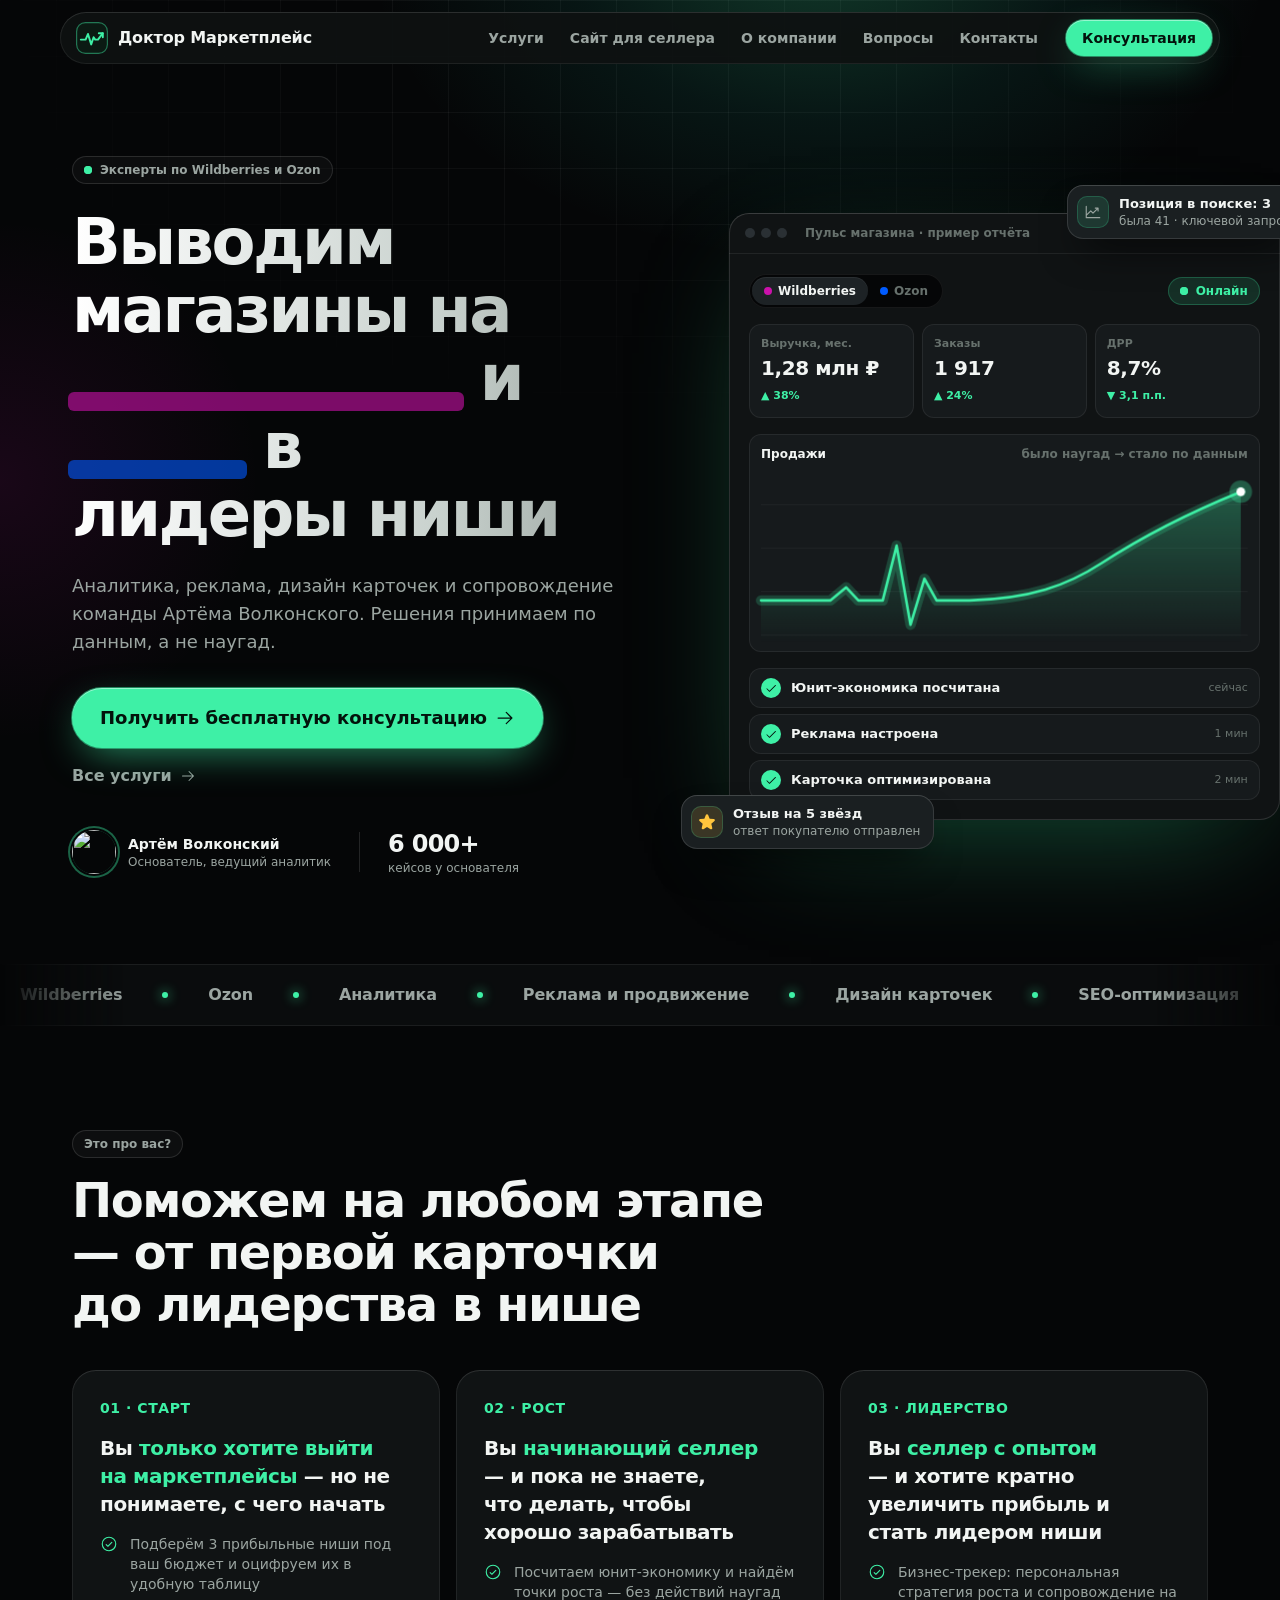
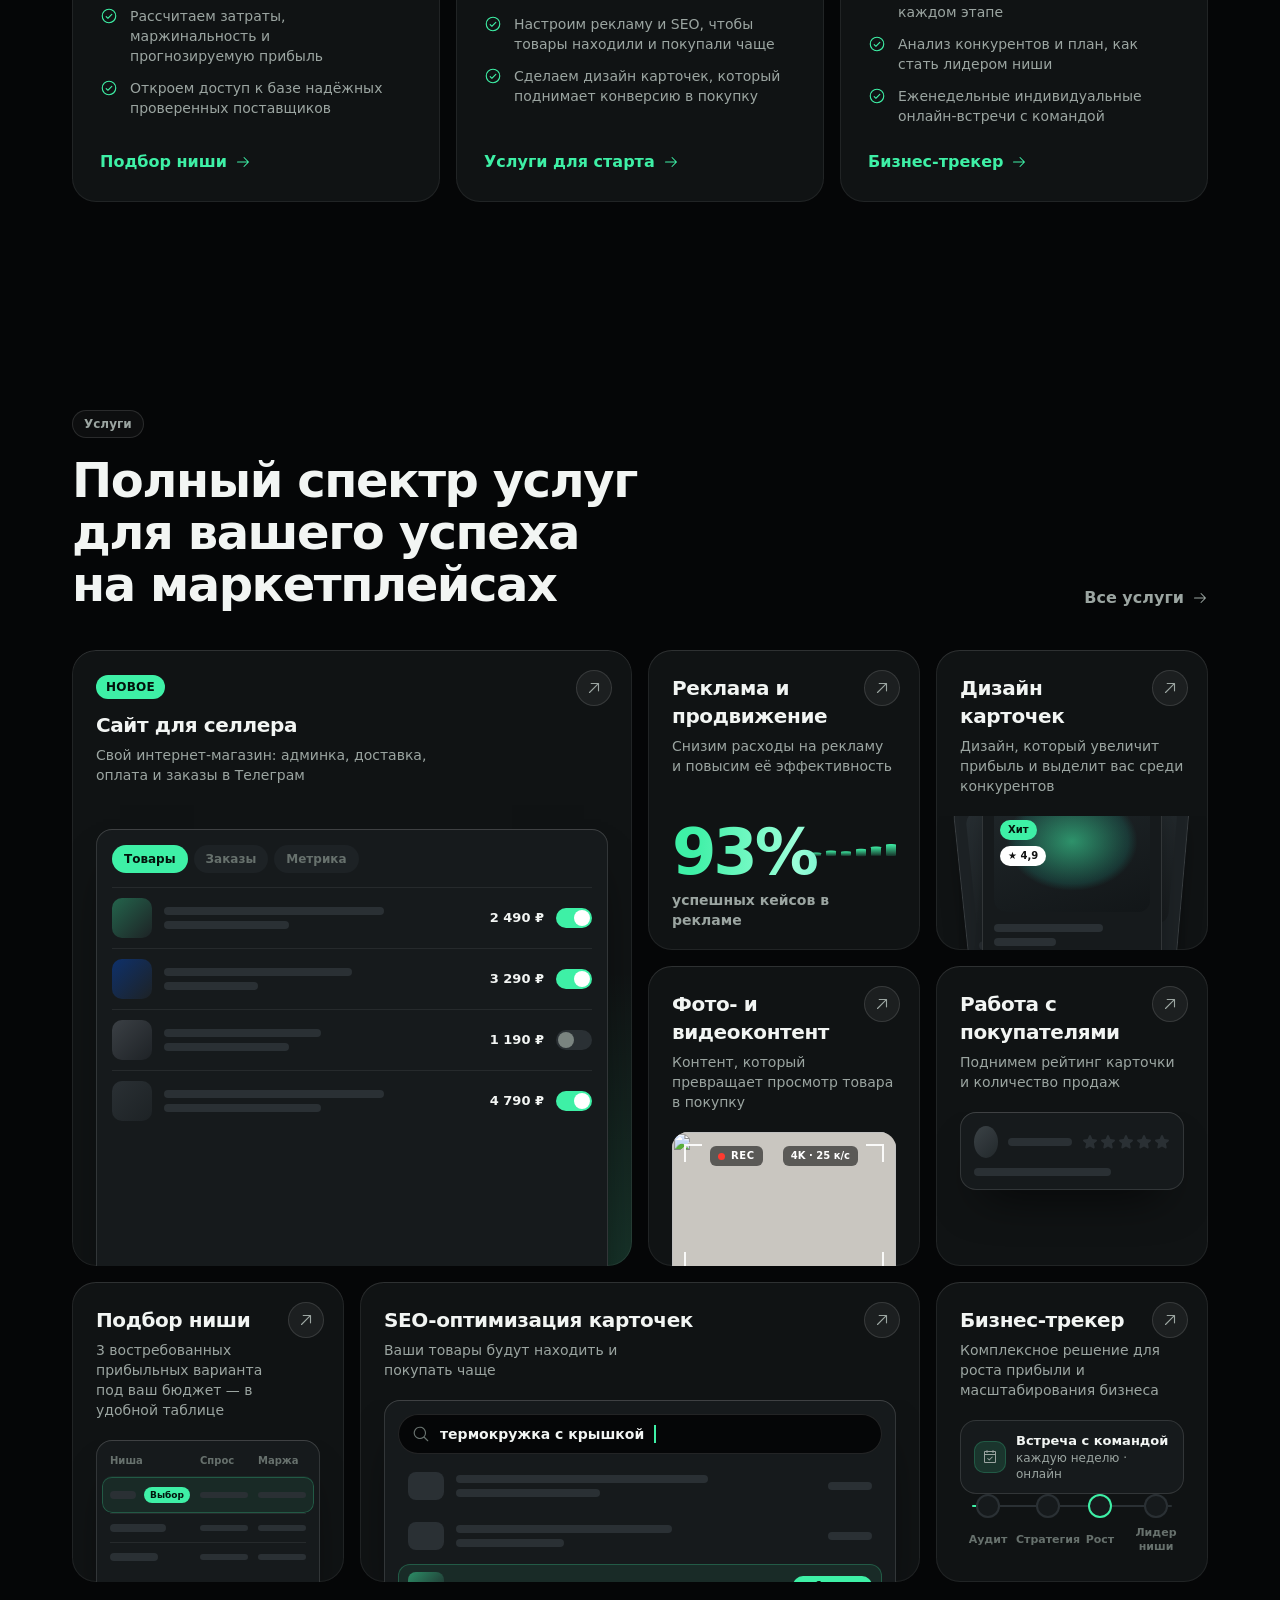
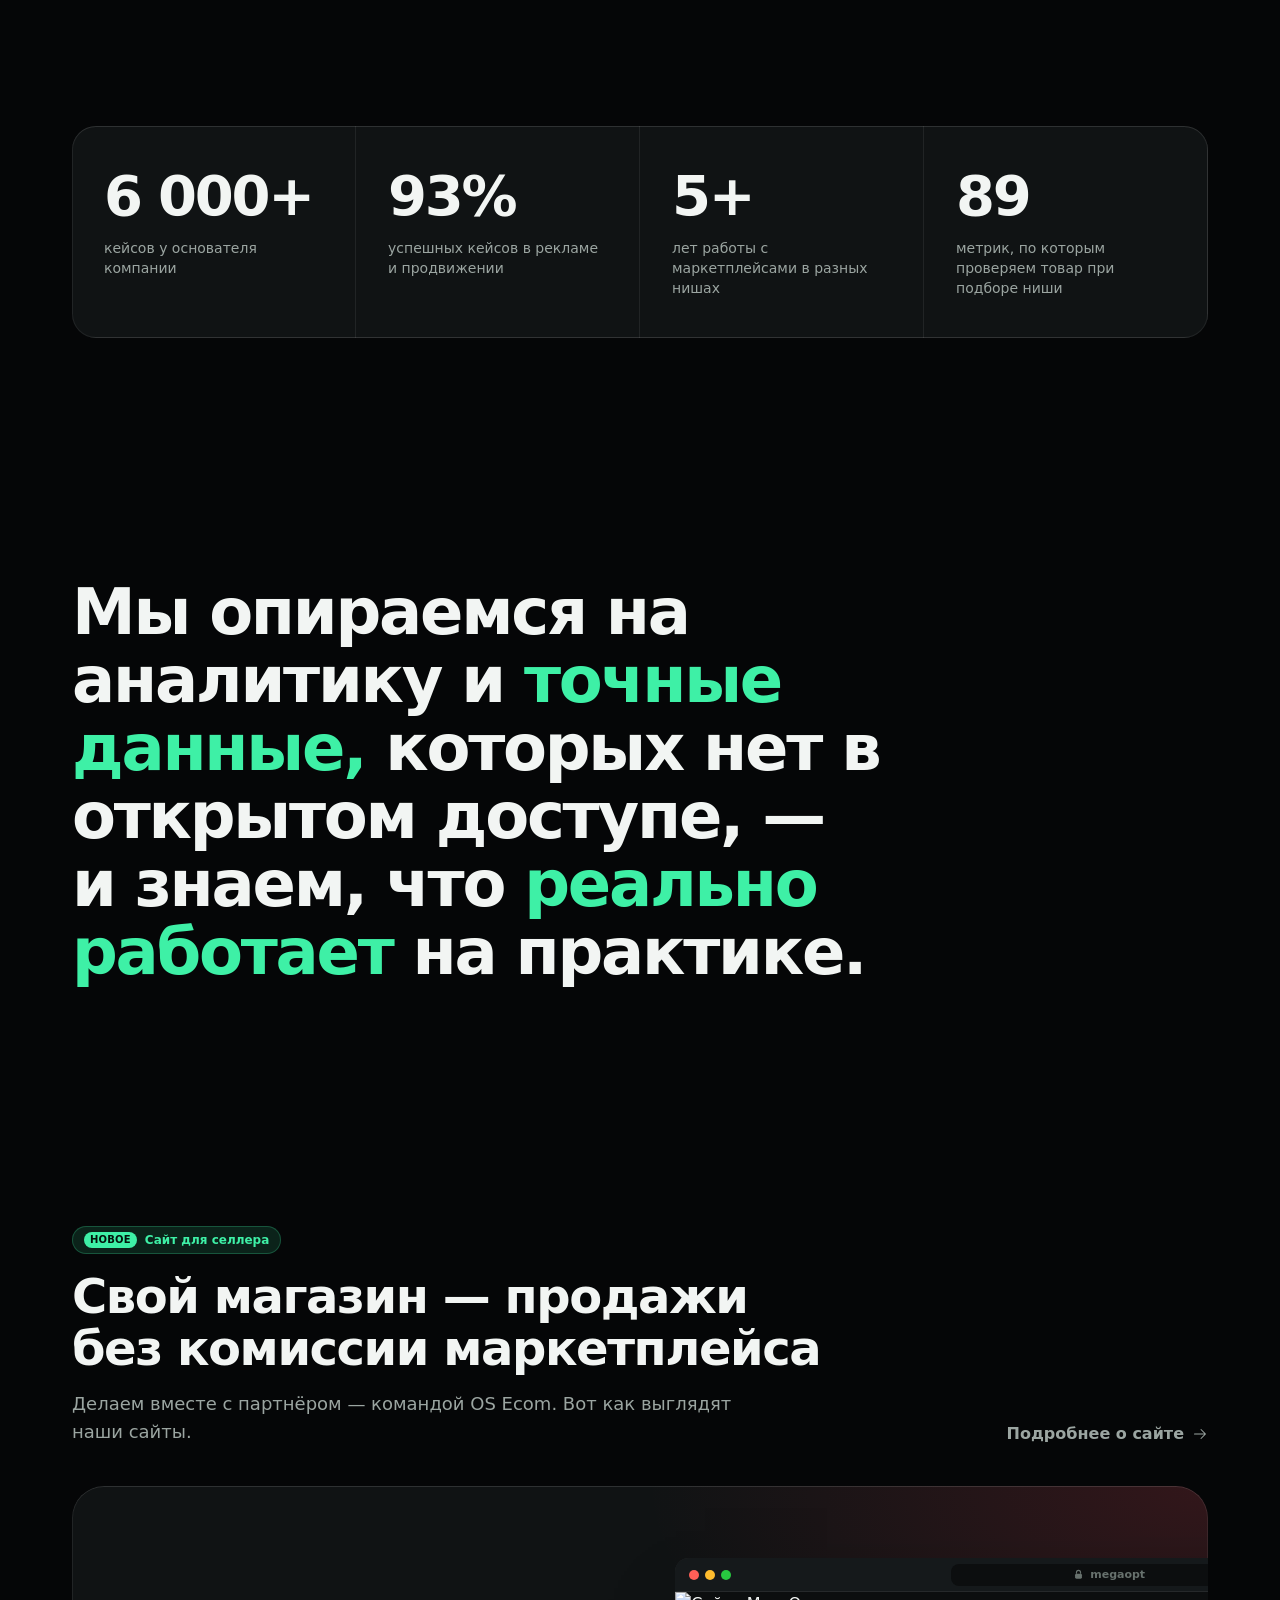
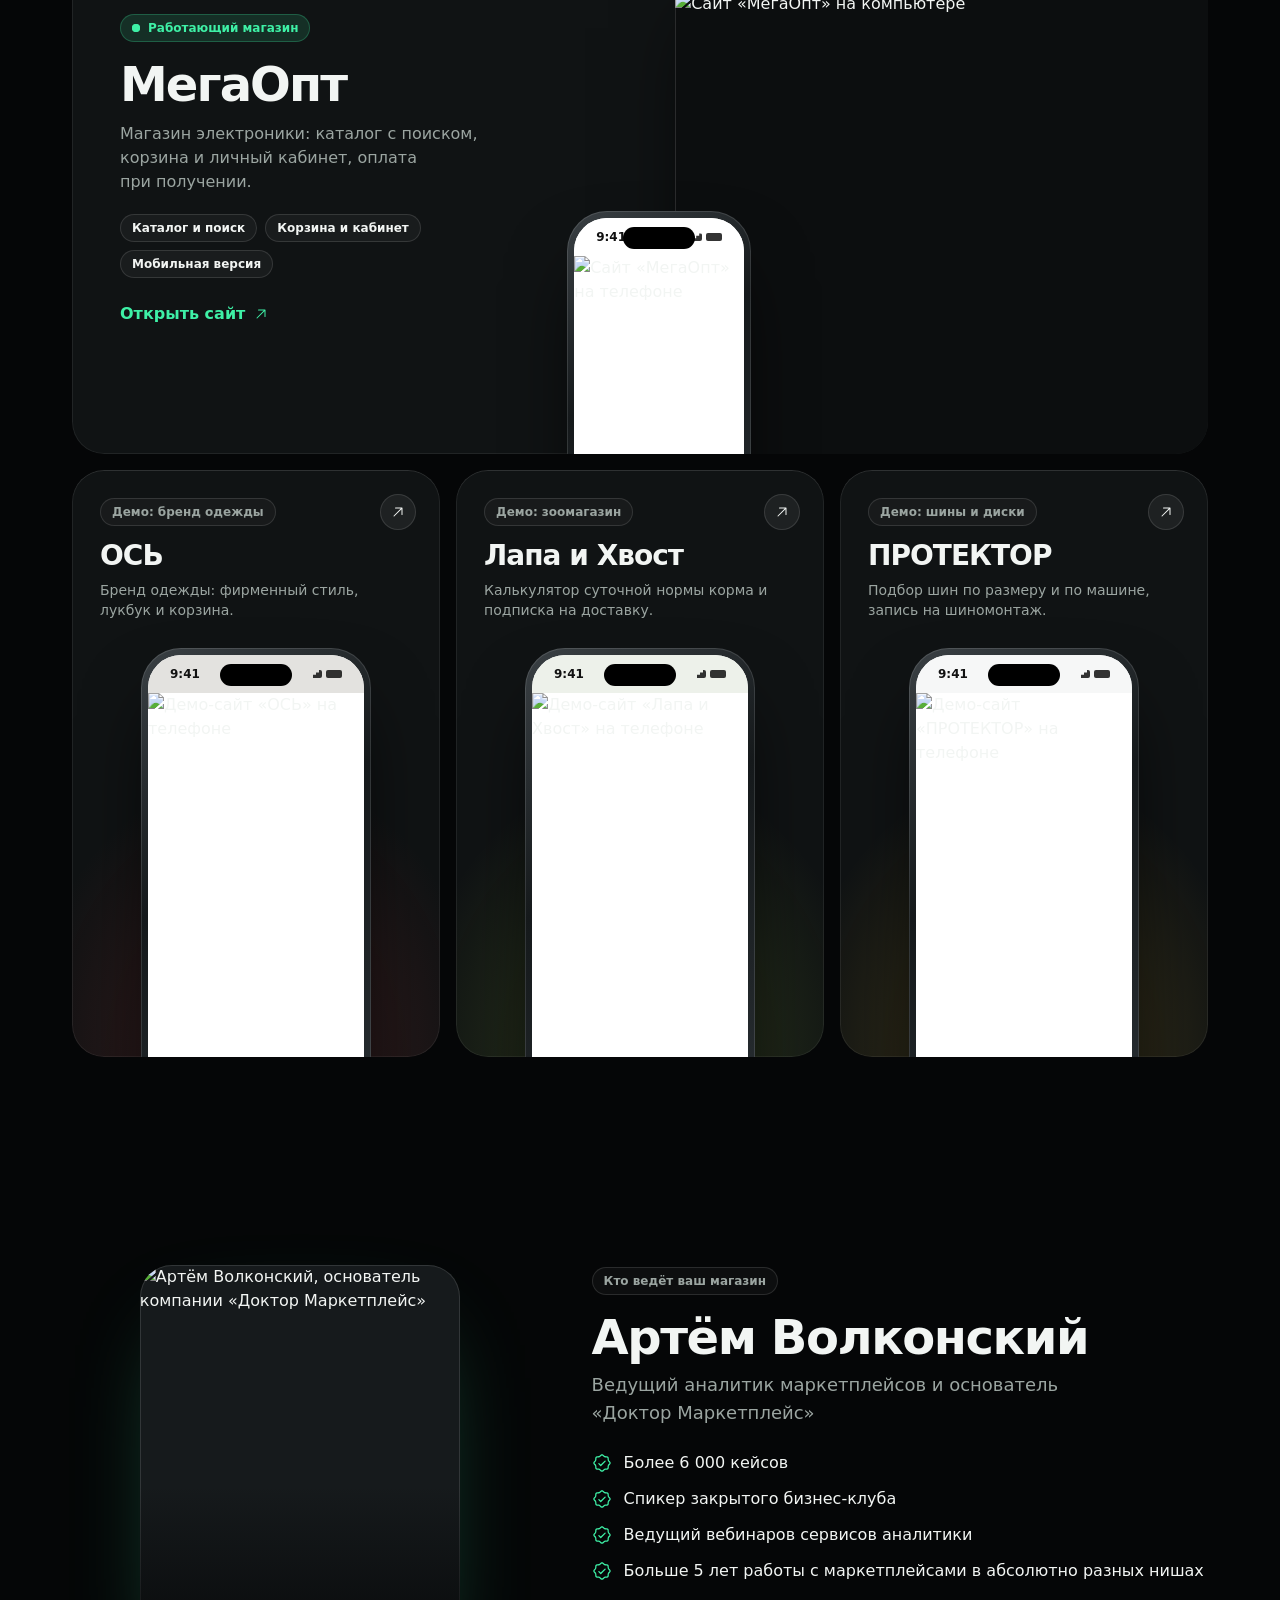
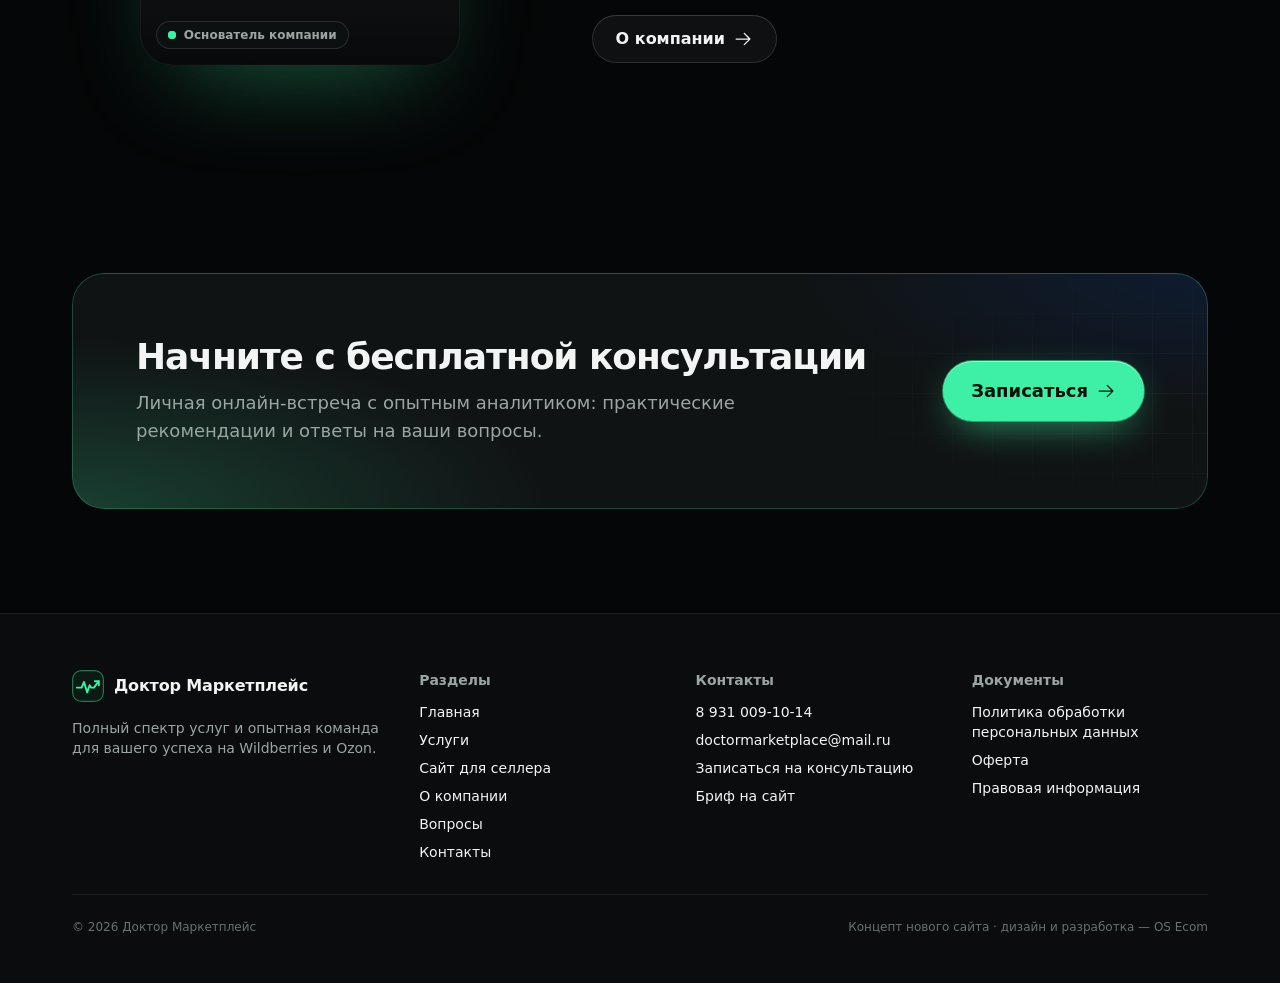
==== commit 4e7bd5e8: "Редизайн: кабинет-иллюстрация на первом экране, плитки услуг с мини-интерфейсами, портфолио в рамках" ====
--- a/index.html
+++ b/index.html
@@ -17,7 +17,7 @@
 <link rel="preload" href="/doctor-marketplace/fonts/manrope-cyrillic.woff2" as="font" type="font/woff2" crossorigin>
 <link rel="preload" href="/doctor-marketplace/fonts/manrope-latin.woff2" as="font" type="font/woff2" crossorigin>
 <script>document.documentElement.className='js'</script>
-<style>@font-face{font-family:'Manrope';font-style:normal;font-weight:400 700;font-display:swap;src:url(/doctor-marketplace/fonts/manrope-cyrillic-ext.woff2) format('woff2');unicode-range:U+0460-052F,U+1C80-1C8A,U+20B4,U+2DE0-2DFF,U+A640-A69F,U+FE2E-FE2F}@font-face{font-family:'Manrope';font-style:normal;font-weight:400 700;font-display:swap;src:url(/doctor-marketplace/fonts/manrope-cyrillic.woff2) format('woff2');unicode-range:U+0301,U+0400-045F,U+0490-0491,U+04B0-04B1,U+2116}@font-face{font-family:'Manrope';font-style:normal;font-weight:400 700;font-display:swap;src:url(/doctor-marketplace/fonts/manrope-latin-ext.woff2) format('woff2');unicode-range:U+0100-02BA,U+02BD-02C5,U+02C7-02CC,U+02CE-02D7,U+02DD-02FF,U+0304,U+0308,U+0329,U+1D00-1DBF,U+1E00-1E9F,U+1EF2-1EFF,U+2020,U+20A0-20AB,U+20AD-20C4,U+2113,U+2C60-2C7F,U+A720-A7FF}@font-face{font-family:'Manrope';font-style:normal;font-weight:400 700;font-display:swap;src:url(/doctor-marketplace/fonts/manrope-latin.woff2) format('woff2');unicode-range:U+0000-00FF,U+0131,U+0152-0153,U+02BB-02BC,U+02C6,U+02DA,U+02DC,U+0304,U+0308,U+0329,U+2000-206F,U+20AC,U+2122,U+2191,U+2193,U+2212,U+2215,U+FEFF,U+FFFD}:root{--bg:#000000;--s1:#181818;--s2:#1F1F1F;--s3:#272727;--s4:#313131;--line:rgba(255,255,255,.08);--line2:rgba(255,255,255,.14);--text:#F4F6F5;--muted:#A3ABA8;--dim:#6E7673;--accent:#3EF0A6;--accent2:#1FD08A;--ink:#03130C;--a12:rgba(62,240,166,.12);--a24:rgba(62,240,166,.24);--a40:rgba(62,240,166,.4);--wb:#CB11AB;--ozon:#005BFF;--danger:#FF6B6B;--ease:cubic-bezier(.22,1,.36,1);--r2:8px;--r3:12px;--r4:16px;--r5:24px;--rf:9999px;--gut:16px;color-scheme:dark}@media (min-width:768px){:root{--gut:24px}}@media (min-width:1100px){:root{--gut:32px}}*,*::before,*::after{box-sizing:border-box}html{-webkit-text-size-adjust:100%;scroll-padding-top:96px;overflow-x:clip}body{margin:0;background:var(--bg);color:var(--text);font-family:'Manrope',system-ui,-apple-system,'Segoe UI',sans-serif;font-size:16px;line-height:24px;-webkit-font-smoothing:antialiased;overflow-x:clip}img{max-width:100%;display:block;height:auto}a{color:inherit;text-decoration:none}button{font:inherit;color:inherit;background:none;border:0;padding:0;cursor:pointer}input,textarea,select{font:inherit;color:inherit}:focus-visible{outline:2px solid var(--accent);outline-offset:3px}[tabindex="-1"]:focus{outline:none}[hidden]{display:none!important}.i{width:1em;height:1em;flex-shrink:0}.flip .i,.flip.i{transform:rotate(180deg)}.skip{position:absolute;left:16px;top:-64px;z-index:100;padding:8px 16px;border-radius:var(--rf);background:var(--accent);color:var(--ink);font-weight:600}.skip:focus{top:16px}.wrap{max-width:1200px;margin:0 auto;padding-left:max(var(--gut),env(safe-area-inset-left,0px));padding-right:max(var(--gut),env(safe-area-inset-right,0px))}.sec{padding-block:56px}@media (min-width:1100px){.sec{padding-block:88px}}.visually-hidden{position:absolute!important;width:1px;height:1px;overflow:hidden;clip:rect(0 0 0 0);white-space:nowrap}h1,h2,h3,h4,p{margin:0}.heading-1,.heading-2,.heading-3,.heading-4,.heading-5,.heading-6{font-weight:600;text-wrap:balance;letter-spacing:-.02em}.heading-1{font-size:36px;line-height:40px}.heading-2{font-size:30px;line-height:36px}.heading-3,.heading-4{font-size:24px;line-height:32px}.heading-5,.heading-6{font-size:20px;line-height:28px}@media (min-width:768px){.heading-1{font-size:48px;line-height:48px}.heading-2{font-size:36px;line-height:40px}.heading-3,.heading-4{font-size:30px;line-height:36px}.heading-5{font-size:24px;line-height:32px}}@media (min-width:1100px){.heading-1{font-size:60px;line-height:60px}.heading-2{font-size:48px;line-height:48px}.heading-3{font-size:36px;line-height:40px}}.title-2{font-size:18px;line-height:28px;font-weight:500}.title-3{font-size:16px;line-height:24px;font-weight:500}.body-6{font-size:14px;line-height:20px;font-weight:400}.caption-4{font-size:12px;line-height:16px;font-weight:500}p,li{text-wrap:pretty}.muted{color:var(--muted)}.br-d{display:none}@media (min-width:768px){.br-d{display:inline}}.btn{position:relative;display:inline-flex;align-items:center;justify-content:center;gap:8px;border-radius:var(--rf);padding:12px 24px;font-size:16px;line-height:24px;font-weight:600;text-align:center;overflow:hidden;isolation:isolate;transition:transform .3s var(--ease),background-color .3s var(--ease),box-shadow .3s var(--ease)}.btn .i{font-size:20px}.btn-lg{padding:16px 24px;font-size:18px;line-height:28px}.btn-sm{padding:8px 16px;font-size:14px;line-height:20px}.btn-primary{background:var(--accent);color:var(--ink);box-shadow:0 0 0 1px rgba(62,240,166,.45),0 10px 32px -12px rgba(62,240,166,.6)}.btn-primary:hover{box-shadow:0 0 0 1px rgba(62,240,166,.7),0 14px 40px -12px rgba(62,240,166,.75)}.btn-primary>*{position:relative}.btn-shine::after{content:"";position:absolute;top:0;bottom:0;left:-30%;width:40%;background:linear-gradient(105deg,transparent,rgba(255,255,255,.55),transparent);transform:translateX(-160%) skewX(-12deg);animation:shine 5s var(--ease) 1.2s 4;z-index:-1;pointer-events:none}@keyframes shine{0%,70%{transform:translateX(-160%) skewX(-12deg)}100%{transform:translateX(420%) skewX(-12deg)}}.btn-ghost{background:rgba(255,255,255,.04);color:var(--text);box-shadow:inset 0 0 0 1px var(--line2)}.btn-ghost:hover{background:rgba(255,255,255,.08)}.btn:active{transform:scale(.98)}.link-arrow{display:inline-flex;align-items:center;gap:8px;color:var(--muted);font-weight:600;transition:color .3s var(--ease)}.link-arrow:hover{color:var(--text)}.link-arrow .i{transition:transform .3s var(--ease)}.link-arrow:hover .i{transform:translateX(3px)}.link-acc{color:var(--accent)}.link-acc:hover{color:var(--accent)}.chip{display:inline-flex;align-items:center;gap:8px;padding:4px 12px;border-radius:var(--rf);background:rgba(255,255,255,.03);box-shadow:inset 0 0 0 1px var(--line2);font-size:12px;line-height:16px;font-weight:600;color:var(--muted)}.chip .i{font-size:14px}.chip-accent{color:var(--accent);background:var(--a12);box-shadow:inset 0 0 0 1px var(--a24)}.dot{position:relative;width:8px;height:8px;border-radius:50%;background:var(--accent);flex-shrink:0}.dot::after{content:"";position:absolute;inset:0;border-radius:50%;background:var(--accent);animation:ping 2.4s var(--ease) 8}@keyframes ping{0%{transform:scale(1);opacity:.6}80%,100%{transform:scale(2.6);opacity:0}}.dot-wb{background:var(--wb)}.dot-ozon{background:var(--ozon)}.dot-wb::after,.dot-ozon::after{display:none}.nav{position:fixed;z-index:50;top:calc(12px + env(safe-area-inset-top,0px));left:50%;transform:translateX(-50%);width:min(1136px,calc(100% - 24px));display:flex;align-items:center;gap:8px;padding:8px 8px 8px 16px;border-radius:var(--rf);background:rgba(20,20,20,.96);box-shadow:inset 0 0 0 1px var(--line);transition:box-shadow .3s var(--ease);view-transition-name:nav}.nav.scrolled{box-shadow:inset 0 0 0 1px var(--line2),0 12px 32px -16px rgba(0,0,0,.9)}.logo{display:flex;align-items:center;gap:8px;font-weight:600;font-size:16px;line-height:24px;white-space:nowrap}.logo svg{width:32px;height:32px;flex-shrink:0}.nav-links{display:none;gap:4px;margin-left:auto}.nav-links a{padding:8px 12px;border-radius:var(--rf);color:var(--muted);font-size:14px;line-height:20px;font-weight:500;transition:color .3s var(--ease),background-color .3s var(--ease)}.nav-links a:hover{color:var(--text);background:rgba(255,255,255,.06)}.nav-links a[aria-current="page"]{color:var(--accent);background:var(--a12)}.nav .nav-cta{margin-left:auto}.nav-back{margin-left:auto;white-space:nowrap;flex-shrink:0}@media (max-width:419px){.nav-back{padding:0;width:40px;height:40px}.nav-back-t{display:none}}.menu-btn{width:40px;height:40px;border-radius:var(--rf);display:grid;place-items:center;background:rgba(255,255,255,.06);flex-shrink:0}.menu-btn span{display:block;width:16px;height:2px;border-radius:2px;background:var(--text);transition:transform .4s var(--ease);grid-area:1/1}.menu-btn span:first-child{transform:translateY(-4px)}.menu-btn span:last-child{transform:translateY(4px)}.menu-open .menu-btn span:first-child{transform:rotate(45deg)}.menu-open .menu-btn span:last-child{transform:rotate(-45deg)}@media (min-width:1024px){.nav-links{display:flex}.nav .nav-cta{margin-left:8px}.menu-btn{display:none}}@media (max-width:420px){.nav .nav-cta{display:none}.menu-btn{margin-left:auto}}.mobile-menu{position:fixed;inset:0;z-index:45;display:flex;flex-direction:column;justify-content:center;gap:4px;padding:96px max(24px,env(safe-area-inset-left,0px)) 48px;background:rgba(0,0,0,.97);opacity:0;visibility:hidden;transition:opacity .3s var(--ease),visibility 0s linear .3s}.menu-open .mobile-menu{opacity:1;visibility:visible;transition:opacity .3s var(--ease),visibility 0s}.mobile-menu a{font-size:30px;line-height:36px;font-weight:600;padding:8px 0;opacity:0;transform:translateY(16px);transition:opacity .4s var(--ease),transform .4s var(--ease)}.mobile-menu a[aria-current="page"]{color:var(--accent)}.menu-open .mobile-menu a{opacity:1;transform:none}.menu-open .mobile-menu a:nth-child(2){transition-delay:50ms}.menu-open .mobile-menu a:nth-child(3){transition-delay:100ms}.menu-open .mobile-menu a:nth-child(4){transition-delay:150ms}.menu-open .mobile-menu a:nth-child(5){transition-delay:200ms}.menu-open .mobile-menu a:nth-child(6){transition-delay:250ms}.mobile-menu .btn{margin-top:24px;font-size:18px}@media (min-width:1024px){.mobile-menu{display:none}}.hero{position:relative;padding-top:112px;padding-bottom:40px;overflow:clip}@media (min-width:1100px){.hero{padding-top:144px;padding-bottom:80px}}.hero::before{content:"";position:absolute;width:720px;height:720px;right:-260px;top:-220px;border-radius:50%;background:radial-gradient(closest-side,rgba(62,240,166,.15),transparent);pointer-events:none}.hero-grid{position:relative;display:grid;gap:40px;align-items:center}@media (min-width:1100px){.hero-grid{grid-template-columns:minmax(0,1.22fr) minmax(0,.78fr);gap:56px}}.grad{background:linear-gradient(90deg,#FFFFFF,#9B9B9B);-webkit-background-clip:text;background-clip:text;color:transparent}.hero h1{margin-top:24px;max-width:680px}.mark{position:relative;white-space:nowrap}.mark::after{content:"";position:absolute;left:-4px;right:-4px;bottom:.04em;height:.34em;border-radius:6px;background:var(--mk);opacity:.55;transform-origin:left center;animation:markIn 1s var(--ease) .25s both;z-index:-1}.mark-wb{--mk:var(--wb)}.mark-ozon{--mk:var(--ozon)}.mark-ozon::after{animation-delay:.55s}@keyframes markIn{from{transform:scaleX(0)}to{transform:scaleX(1)}}.hero-lead{margin-top:24px;max-width:600px;color:var(--muted);font-size:18px;line-height:28px;font-weight:500}.hero-cta{margin-top:32px;display:flex;flex-wrap:wrap;align-items:center;gap:16px 24px}@media (max-width:560px){.hero-cta .btn{width:100%}}.founder-mini{margin-top:32px;display:flex;align-items:center;gap:12px}.founder-mini img{width:44px;height:44px;border-radius:50%;object-fit:cover;box-shadow:0 0 0 2px var(--bg),0 0 0 4px var(--a40)}.founder-mini b{display:block;font-size:14px;line-height:20px;font-weight:600}.founder-mini span{font-size:12px;line-height:16px;color:var(--muted)}.stats-strip{margin-top:32px;display:grid;grid-template-columns:repeat(3,minmax(0,1fr));gap:8px;max-width:600px}.stats-strip div{padding:12px;border-radius:var(--r4);background:rgba(255,255,255,.03);box-shadow:inset 0 0 0 1px var(--line)}.stats-strip b{display:block;font-size:24px;line-height:32px;font-weight:600}.stats-strip span{display:block;font-size:12px;line-height:16px;color:var(--muted)}@media (min-width:768px){.stats-strip div{padding:16px}.stats-strip b{font-size:30px;line-height:36px}}.pulse-wrap{position:relative;padding:12px 0}.pulse-card{position:relative;border-radius:var(--r5);background:var(--s1);box-shadow:inset 0 0 0 1px var(--line),0 40px 100px -48px rgba(62,240,166,.35);padding:16px}@media (min-width:768px){.pulse-card{padding:24px}}.pc-head{display:flex;align-items:center;justify-content:space-between;gap:12px}.pc-head .title-3{display:flex;align-items:center;gap:8px;font-weight:600}.pc-head .i{color:var(--accent);font-size:20px}.chart{display:block;width:100%;height:auto;margin-top:16px;overflow:visible}.chart .grid line{stroke:rgba(255,255,255,.06);stroke-width:1}.chart .glow{fill:none;stroke:rgba(62,240,166,.22);stroke-width:12;stroke-linecap:round;stroke-linejoin:round}.chart .line{fill:none;stroke:var(--accent);stroke-width:3;stroke-linecap:round;stroke-linejoin:round}.chart .glow,.chart .line{stroke-dasharray:1;stroke-dashoffset:1;animation:draw 2s var(--ease) .3s forwards}@keyframes draw{to{stroke-dashoffset:0}}.chart .area{fill:rgba(62,240,166,.09);opacity:0;animation:fadeIn .8s var(--ease) 1.8s forwards}.chart .pt,.chart .halo{opacity:0;animation:fadeIn .4s var(--ease) 2.1s forwards}.chart .pt{fill:#FFFFFF}.chart .halo{fill:rgba(62,240,166,.3)}@keyframes fadeIn{to{opacity:1}}.chart-labels{display:flex;justify-content:space-between;margin-top:8px;font-size:12px;line-height:16px;color:var(--dim)}.notes{margin-top:16px;display:grid;gap:8px}.note{display:flex;align-items:center;gap:12px;padding:12px;border-radius:var(--r3);background:var(--s2);box-shadow:inset 0 0 0 1px var(--line);animation:fadeUp .6s var(--ease) both}.note:nth-child(1){animation-delay:.9s}.note:nth-child(2){animation-delay:1.3s}.note:nth-child(3){animation-delay:1.7s}.note .ic{width:32px;height:32px;border-radius:var(--r2);display:grid;place-items:center;background:var(--a12);color:var(--accent);font-size:18px;flex-shrink:0}.note b{display:block;font-size:14px;line-height:20px;font-weight:600}.note span{display:block;font-size:12px;line-height:16px;color:var(--muted)}.note time{margin-left:auto;font-size:12px;line-height:16px;color:var(--dim)}.float-chip{position:absolute;z-index:2;display:inline-flex;align-items:center;gap:8px;padding:8px 12px;border-radius:var(--rf);background:#1F1F1F;box-shadow:inset 0 0 0 1px var(--line2),0 12px 28px -12px rgba(0,0,0,.9);font-size:12px;line-height:16px;font-weight:600}.float-chip.fc1{left:-6px;top:-6px}.float-chip.fc2{right:-4px;bottom:-6px}@media (min-width:1100px){.float-chip.fc1{left:-24px}.float-chip.fc2{right:-16px}}@keyframes fadeUp{from{opacity:0;transform:translateY(12px)}to{opacity:1;transform:none}}.phero{position:relative;padding-top:112px;padding-bottom:16px;overflow:clip}@media (min-width:1100px){.phero{padding-top:144px;padding-bottom:32px}}.phero::before{content:"";position:absolute;width:640px;height:640px;right:-280px;top:-320px;border-radius:50%;background:radial-gradient(closest-side,rgba(62,240,166,.12),transparent);pointer-events:none}.phero .wrap{position:relative}.crumbs{display:flex;flex-wrap:wrap;align-items:center;gap:4px 8px;font-size:14px;line-height:20px;color:var(--dim)}.crumbs a{color:var(--muted);transition:color .3s var(--ease)}.crumbs a:hover{color:var(--text)}.crumbs .sep{color:var(--s4)}.phero .chip{margin-top:24px}.phero h1{margin-top:16px;max-width:820px}.phero .lead{margin-top:16px;max-width:680px;color:var(--muted);font-size:18px;line-height:28px;font-weight:500}.phero .hero-cta{margin-top:24px}.sec-head{max-width:720px}.sec-head .heading-2{margin-top:16px}.sec-head p{margin-top:16px;color:var(--muted);font-size:18px;line-height:28px;font-weight:500}.sec-head-row{display:flex;flex-wrap:wrap;align-items:flex-end;justify-content:space-between;gap:16px 32px}.card{position:relative;padding:24px;border-radius:var(--r5);background:var(--s1);box-shadow:inset 0 0 0 1px var(--line)}.ic{width:48px;height:48px;border-radius:var(--r3);display:grid;place-items:center;background:var(--a12);color:var(--accent);font-size:24px;box-shadow:inset 0 0 0 1px rgba(62,240,166,.2);flex-shrink:0}.checks{list-style:none;margin:0;padding:0;display:grid;gap:12px}.checks li{display:flex;gap:12px;align-items:flex-start;color:var(--muted)}.checks li .i{color:var(--accent);font-size:20px;margin-top:2px}.who{margin-top:40px;display:grid;gap:16px}@media (min-width:900px){.who{grid-template-columns:repeat(3,minmax(0,1fr))}}.who .card{display:flex;flex-direction:column;gap:16px}.who .card .heading-6 em{font-style:normal;color:var(--accent)}.who .checks{font-size:14px;line-height:20px}.who .checks .i{font-size:18px;margin-top:1px}.who .link-arrow{margin-top:auto;padding-top:8px}.svc-grid{margin-top:40px;display:grid;gap:16px}@media (min-width:640px){.svc-grid{grid-template-columns:repeat(2,minmax(0,1fr))}}@media (min-width:1100px){.svc-grid{grid-template-columns:repeat(4,minmax(0,1fr))}}.svc{display:flex;flex-direction:column;padding:24px;border-radius:var(--r5);background:var(--s1);box-shadow:inset 0 0 0 1px var(--line);transition:box-shadow .3s var(--ease),transform .3s var(--ease)}.svc:hover{box-shadow:inset 0 0 0 1px rgba(62,240,166,.32);transform:translateY(-3px)}.svc h3{margin-top:20px;font-size:18px;line-height:28px;font-weight:600;letter-spacing:-.01em}.svc p{margin-top:8px;color:var(--muted);font-size:14px;line-height:20px}.svc .more{margin-top:auto;padding-top:20px;display:inline-flex;align-items:center;gap:6px;font-size:14px;line-height:20px;font-weight:600;color:var(--accent)}.svc .more .i{transition:transform .3s var(--ease)}.svc:hover .more .i{transform:translateX(4px)}.svc-new{box-shadow:inset 0 0 0 1px var(--a40),0 24px 64px -40px rgba(62,240,166,.5)}.svc-new .badge{position:absolute;top:24px;right:24px}.svc-new{position:relative}@media (max-width:639px){.svc-grid{gap:8px}.svc{display:grid;grid-template-columns:40px minmax(0,1fr) 20px;column-gap:16px;align-items:center;padding:16px 20px}.svc .ic{grid-column:1;grid-row:1/span 3;align-self:start;width:40px;height:40px;font-size:20px}.svc h3{grid-column:2;margin-top:0;font-size:16px;line-height:24px}.svc p{grid-column:2;margin-top:2px}.svc .more{grid-column:3;grid-row:1/span 3;margin-top:0;padding-top:0;justify-self:end}.svc .more .t{display:none}.svc-new .badge{position:static;grid-column:2;justify-self:start;margin-bottom:8px}}.stats{margin-top:40px;display:grid;grid-template-columns:repeat(2,minmax(0,1fr));gap:12px}@media (min-width:1100px){.stats{grid-template-columns:repeat(4,minmax(0,1fr));gap:16px}}.stat{padding:24px 16px;border-radius:var(--r5);background:var(--s1);box-shadow:inset 0 0 0 1px var(--line)}@media (min-width:768px){.stat{padding:32px 24px}}.stat b{display:block;font-size:36px;line-height:40px;font-weight:600;letter-spacing:-.02em;color:var(--accent)}@media (min-width:768px){.stat b{font-size:48px;line-height:48px}}.stat span{display:block;margin-top:12px;font-size:14px;line-height:20px;color:var(--muted)}.tagline{padding-block:72px}@media (min-width:1100px){.tagline{padding-block:112px}}.tagline p{max-width:920px;font-size:30px;line-height:36px;font-weight:600;letter-spacing:-.02em;text-wrap:balance}@media (min-width:768px){.tagline p{font-size:48px;line-height:48px}}@media (min-width:1100px){.tagline p{font-size:60px;line-height:60px}}.tagline .w{transition:opacity .6s var(--ease);transition-delay:calc(var(--i,0) * 45ms)}.tagline .acc{color:var(--accent)}.ready .tagline:not(.in) .w{opacity:.28}.founder{display:grid;gap:40px;align-items:center}@media (min-width:900px){.founder{grid-template-columns:minmax(0,.8fr) minmax(0,1.2fr);gap:64px}}.portrait{position:relative;width:min(300px,100%);aspect-ratio:1;margin-inline:auto}.portrait::before{content:"";position:absolute;inset:-6px;border-radius:50%;background:conic-gradient(from 210deg,var(--accent),transparent 30%,transparent 55%,var(--accent2),transparent 85%,var(--accent))}.portrait::after{content:"";position:absolute;inset:-40px;border-radius:50%;background:radial-gradient(closest-side,rgba(62,240,166,.16),transparent);z-index:-1}.portrait img{position:relative;width:100%;height:100%;border-radius:50%;object-fit:cover;box-shadow:0 0 0 6px var(--bg)}.portrait .chip{position:absolute;left:50%;bottom:-12px;transform:translateX(-50%);white-space:nowrap;background:#181818}.founder .checks{margin-top:24px}.founder .checks li{color:var(--text)}.why{margin-top:40px;display:grid;gap:12px}@media (min-width:768px){.why{grid-template-columns:repeat(2,minmax(0,1fr));gap:16px}}.why .card p{margin-top:16px;font-size:18px;line-height:28px;font-weight:500}.why .ic{width:40px;height:40px;font-size:20px}.steps{position:relative;margin-top:48px;display:grid;gap:24px}@media (min-width:1100px){.steps{grid-template-columns:repeat(4,minmax(0,1fr))}}.steps-line{display:none}@media (min-width:1100px){.steps-line{display:block;position:absolute;left:24px;right:24px;top:24px;height:2px;background:var(--s3);overflow:hidden;border-radius:2px}.steps-line i{position:absolute;inset:0;background:var(--accent);transform-origin:left;transition:transform 1.4s var(--ease)}.ready .steps:not(.in) .steps-line i{transform:scaleX(0)}}.step{position:relative;display:grid;grid-template-columns:48px minmax(0,1fr);gap:16px;align-items:start;align-content:start}@media (min-width:1100px){.step{grid-template-columns:1fr;gap:24px}}.step .num{position:relative;z-index:1;width:48px;height:48px;border-radius:50%;display:grid;place-items:center;background:var(--s1);box-shadow:inset 0 0 0 1px var(--a40);color:var(--accent);font-weight:600}.step h3{font-size:18px;line-height:28px;font-weight:600}.step p{margin-top:8px;color:var(--muted);font-size:14px;line-height:20px}@media (min-width:1100px){.steps.three{grid-template-columns:repeat(3,minmax(0,1fr))}}.steps.compact{margin-top:24px}@media (min-width:1100px){.steps.compact{grid-template-columns:1fr;gap:20px}.steps.compact .steps-line{display:none}.steps.compact .step{grid-template-columns:48px minmax(0,1fr);gap:16px}}.svc-layout{display:grid;gap:24px;align-items:start}@media (min-width:1000px){.svc-layout{grid-template-columns:minmax(0,1fr) 360px;gap:32px}}.svc-layout .card .heading-5{margin-bottom:20px}.aside-cta{display:flex;flex-direction:column;align-items:flex-start;gap:16px;padding:32px;border-radius:var(--r5);background:var(--s1);box-shadow:inset 0 0 0 1px var(--a24),0 24px 64px -40px rgba(62,240,166,.4)}@media (min-width:1000px){.aside-cta{position:sticky;top:96px}}.aside-cta p{color:var(--muted);font-size:14px;line-height:20px}.aside-cta .btn{width:100%}.tel{display:inline-flex;align-items:center;gap:8px;font-weight:600}.tel .i{color:var(--accent);font-size:18px}.others{margin-top:24px;display:flex;flex-wrap:wrap;gap:8px}.others a{display:inline-flex;align-items:center;gap:8px;padding:8px 16px;border-radius:var(--rf);background:var(--s1);box-shadow:inset 0 0 0 1px var(--line2);font-size:14px;line-height:20px;font-weight:500;transition:box-shadow .3s var(--ease),color .3s var(--ease)}.others a:hover{box-shadow:inset 0 0 0 1px var(--a40);color:var(--accent)}.others .i{color:var(--accent);font-size:16px}.feats{margin-top:40px;display:grid;gap:12px}@media (min-width:640px){.feats{grid-template-columns:repeat(2,minmax(0,1fr))}}@media (min-width:1100px){.feats{grid-template-columns:repeat(3,minmax(0,1fr));gap:16px}}.feat{display:flex;gap:16px;align-items:flex-start;padding:20px;border-radius:var(--r4);background:var(--s1);box-shadow:inset 0 0 0 1px var(--line)}.feat .i{font-size:24px;color:var(--accent);margin-top:2px}.feat b{display:block;font-size:16px;line-height:24px;font-weight:600}.feat span{display:block;margin-top:4px;font-size:14px;line-height:20px;color:var(--muted)}.gallery{margin-top:32px;display:grid;grid-auto-flow:column;grid-auto-columns:200px;gap:16px;overflow-x:auto;scroll-snap-type:x mandatory;padding:8px 2px 16px;-webkit-overflow-scrolling:touch;scrollbar-width:none}.gallery::-webkit-scrollbar{display:none}@media (min-width:900px){.gallery{grid-auto-flow:row;grid-template-columns:repeat(4,minmax(0,1fr));overflow:visible}}.shot{scroll-snap-align:start;display:flex;flex-direction:column;gap:12px}.shot .frame{display:block;aspect-ratio:1/2;border-radius:28px;overflow:hidden;background:#0A0A0A;box-shadow:inset 0 0 0 1px var(--line2),0 0 0 5px #111;transition:transform .3s var(--ease)}.shot:hover .frame{transform:translateY(-4px)}.shot img{width:100%;height:100%;object-fit:cover;object-position:top}.shot b{display:block;font-size:14px;line-height:20px;font-weight:600}.shot span{display:block;font-size:12px;line-height:16px;color:var(--muted)}.promo{display:grid;gap:32px;align-items:center;padding:24px;border-radius:32px;background:var(--s1);box-shadow:inset 0 0 0 1px var(--a24),0 32px 96px -56px rgba(62,240,166,.45);overflow:hidden}@media (min-width:768px){.promo{padding:40px}}@media (min-width:1000px){.promo{grid-template-columns:minmax(0,1.2fr) minmax(0,.8fr);padding:56px;gap:48px}}.promo .checks{margin-top:24px}.promo .hero-cta{margin-top:32px}.promo-shots{display:flex;justify-content:center;gap:12px}.promo-shots .frame{width:150px;aspect-ratio:1/2;border-radius:24px;overflow:hidden;box-shadow:inset 0 0 0 1px var(--line2),0 0 0 5px #111}.promo-shots .frame:nth-child(2){transform:translateY(24px)}.promo-shots img{width:100%;height:100%;object-fit:cover;object-position:top}@media (max-width:420px){.promo-shots .frame{width:128px}}.partners{display:grid;gap:16px;margin-top:40px;max-width:760px}.partner{display:flex;flex-direction:column;gap:16px;padding:24px;border-radius:var(--r5);background:var(--s1);box-shadow:inset 0 0 0 1px var(--line)}.partner>svg{flex:none;align-self:flex-start;height:48px;width:168px}.partner p{color:var(--muted);font-size:14px;line-height:20px;max-width:420px}.partner .link-arrow{margin-top:12px}@media (min-width:640px){.partner{flex-direction:row;align-items:center;gap:32px}}.faq-grid{display:grid;gap:24px;margin-top:40px}@media (min-width:1100px){.faq-grid{grid-template-columns:minmax(0,1fr) 360px;align-items:start}}.faq{display:grid;gap:8px}.faq details{border-radius:var(--r4);background:var(--s1);box-shadow:inset 0 0 0 1px var(--line);transition:box-shadow .3s var(--ease)}.faq details[open]{box-shadow:inset 0 0 0 1px var(--a24)}.faq summary{list-style:none;display:flex;align-items:center;justify-content:space-between;gap:16px;padding:16px 16px 16px 24px;cursor:pointer;font-size:18px;line-height:28px;font-weight:600}.faq summary::-webkit-details-marker{display:none}.faq summary .pm{width:32px;height:32px;border-radius:50%;display:grid;place-items:center;background:rgba(255,255,255,.06);flex-shrink:0;transition:transform .4s var(--ease)}.faq details[open] summary .pm{transform:rotate(45deg);background:var(--a12);color:var(--accent)}.faq .ans{padding:0 24px 24px;color:var(--muted)}.faq .ans a{color:var(--accent);text-decoration:underline;text-underline-offset:2px}.faq details[open] .ans{animation:fadeUp .4s var(--ease)}.faq-aside{display:flex;flex-direction:column;align-items:flex-start;gap:16px;padding:32px;border-radius:var(--r5);background:var(--s1);box-shadow:inset 0 0 0 1px var(--a24),0 0 48px rgba(62,240,166,.06)}@media (min-width:1100px){.faq-aside{position:sticky;top:96px}}.faq-aside p{color:var(--muted)}.cta-band{display:grid;gap:24px;align-items:center;padding:32px 24px;border-radius:32px;background:var(--s1);box-shadow:inset 0 0 0 1px var(--a24),0 32px 96px -56px rgba(62,240,166,.4)}@media (min-width:768px){.cta-band{padding:48px}}@media (min-width:1000px){.cta-band{grid-template-columns:minmax(0,1fr) auto;gap:48px;padding:56px}}.cta-band p{margin-top:12px;color:var(--muted);font-size:18px;line-height:28px;font-weight:500;max-width:620px}.cta-band .hero-cta{margin-top:0}.cta-box{display:grid;gap:32px;border-radius:32px;background:var(--s1);box-shadow:inset 0 0 0 1px var(--line);padding:24px}@media (min-width:768px){.cta-box{padding:40px}}@media (min-width:1100px){.cta-box{grid-template-columns:minmax(0,1fr) minmax(0,1fr);gap:64px;padding:56px}}.cta-box .checks{margin-top:24px}.contacts{margin-top:32px;display:grid;gap:8px}.contacts a,.contacts span{display:inline-flex;align-items:center;gap:12px;font-weight:600;transition:color .3s var(--ease)}.contacts a:hover{color:var(--accent)}.contacts .i{font-size:20px;color:var(--accent)}.docs{margin-top:24px;display:grid;gap:6px;font-size:14px;line-height:20px}.docs a{color:var(--muted);text-decoration:underline;text-decoration-color:var(--line2);text-underline-offset:3px}.docs a:hover{color:var(--text)}.form{display:grid;gap:16px}.field{display:grid;gap:8px}.field label{font-size:14px;line-height:20px;font-weight:500;color:var(--muted)}.field label b{color:var(--accent);font-weight:600}.inp{width:100%;padding:12px 16px;border-radius:var(--r3);background:var(--s2);border:1px solid var(--line2);color:var(--text);font-size:16px;line-height:24px;transition:border-color .3s var(--ease),box-shadow .3s var(--ease);-webkit-appearance:none;appearance:none}.inp::placeholder{color:var(--dim)}.inp:focus{outline:none;border-color:var(--accent);box-shadow:0 0 0 4px var(--a12)}.inp[aria-invalid="true"]{border-color:var(--danger);box-shadow:0 0 0 4px rgba(255,107,107,.12)}select.inp{background-image:url("data:image/svg+xml,%3Csvg xmlns='http://www.w3.org/2000/svg' width='12' height='8'%3E%3Cpath d='M1 1l5 5 5-5' stroke='%23A3ABA8' stroke-width='2' fill='none' stroke-linecap='round'/%3E%3C/svg%3E");background-repeat:no-repeat;background-position:right 16px center;padding-right:44px}select.inp option{background:#1F1F1F;color:#F4F6F5}textarea.inp{min-height:112px;resize:vertical;padding-right:56px}.err{font-size:12px;line-height:16px;color:var(--danger)}.err:empty{display:none}.voice-wrap{position:relative}.mic{position:absolute;right:8px;bottom:8px;width:40px;height:40px;border-radius:50%;display:grid;place-items:center;background:var(--s3);color:var(--muted);font-size:20px;transition:background-color .3s var(--ease),color .3s var(--ease)}.mic:hover{color:var(--text)}.mic::after{content:"";position:absolute;inset:-24px -8px -8px -24px;border-radius:50%}.mic.rec{background:#FF4D4D;color:#FFFFFF}.mic.rec::before{content:"";position:absolute;inset:0;border-radius:50%;background:#FF4D4D;animation:ping 1.4s var(--ease) infinite;z-index:-1}.voice-status{font-size:12px;line-height:16px;color:var(--muted)}.voice-status:empty{display:none}.voice-status[data-state="live"]{color:#FF8A8A}.voice-status[data-state="warn"]{color:#F5C062}.check{display:flex;gap:12px;align-items:flex-start;font-size:12px;line-height:16px;color:var(--muted);cursor:pointer}.check input{position:absolute;opacity:0;width:1px;height:1px}.check .box{width:20px;height:20px;flex-shrink:0;border-radius:6px;border:1px solid var(--line2);background:var(--s2);display:grid;place-items:center;color:var(--ink);transition:background-color .2s var(--ease)}.check .box .i{font-size:14px;opacity:0}.check input:checked+.box{background:var(--accent);border-color:var(--accent)}.check input:checked+.box .i{opacity:1}.check input:focus-visible+.box{outline:2px solid var(--accent);outline-offset:2px}.check a{color:var(--text);text-decoration:underline;text-decoration-color:var(--line2);text-underline-offset:2px}.check.invalid .box{border-color:var(--danger)}.form .btn{width:100%}.btn.loading{pointer-events:none}.btn.loading>span{opacity:0}.btn.loading::before{content:"";position:absolute;inset:0;z-index:2;background:linear-gradient(90deg,transparent,rgba(3,19,12,.35),transparent);animation:loadbar 1s var(--ease) infinite}@keyframes loadbar{from{transform:translateX(-100%)}to{transform:translateX(100%)}}.demo-note{font-size:12px;line-height:16px;color:var(--dim);text-align:center}.done{display:grid;justify-items:start;gap:16px;padding:24px;border-radius:var(--r5);background:var(--a12);box-shadow:inset 0 0 0 1px var(--a24);animation:fadeUp .5s var(--ease)}.done .ok{width:48px;height:48px;border-radius:50%;display:grid;place-items:center;background:var(--accent);color:var(--ink);font-size:24px}.done p{color:var(--muted)}.footer{padding-block:48px 112px;border-top:1px solid var(--line)}@media (min-width:1024px){.footer{padding-bottom:48px}}.foot-grid{display:grid;gap:32px}@media (min-width:640px){.foot-grid{grid-template-columns:repeat(2,minmax(0,1fr))}}@media (min-width:1000px){.foot-grid{grid-template-columns:1.3fr 1fr 1fr 1fr;gap:40px}}.footer h3{font-size:14px;line-height:20px;font-weight:600;color:var(--muted);margin-bottom:12px}.footer ul{list-style:none;margin:0;padding:0;display:grid;gap:8px;font-size:14px;line-height:20px}.footer a{color:var(--text);transition:color .3s var(--ease)}.footer a:hover{color:var(--accent)}.foot-note{margin-top:32px;padding-top:24px;border-top:1px solid var(--line);display:flex;flex-wrap:wrap;gap:8px 24px;justify-content:space-between;font-size:12px;line-height:16px;color:var(--dim)}.sticky-cta{position:fixed;z-index:40;left:max(16px,env(safe-area-inset-left,0px));right:max(16px,env(safe-area-inset-right,0px));bottom:calc(16px + env(safe-area-inset-bottom,0px));transform:translateY(160%);transition:transform .4s var(--ease)}.sticky-cta.show{transform:none}.sticky-cta .btn{width:100%}@media (min-width:1024px){.sticky-cta{display:none}}[data-reveal]{transition:opacity .5s var(--ease),transform .5s var(--ease);transition-delay:var(--d,0ms)}.ready [data-reveal]:not(.in){opacity:0;transform:translateY(16px)}@view-transition{navigation:auto}::view-transition-old(root),::view-transition-new(root){animation-duration:.18s}@media (prefers-reduced-motion:reduce){@view-transition{navigation:none}*,*::before,*::after{animation-duration:.01ms!important;animation-delay:0s!important;animation-iteration-count:1!important;transition-duration:.01ms!important;transition-delay:0s!important}.ready [data-reveal]:not(.in){opacity:1;transform:none}.ready .tagline:not(.in) .w{opacity:1}.dot::after,.btn-shine::after{display:none}}.qa *,.qa *::before,.qa *::after{animation-duration:0s!important;animation-delay:0s!important;transition:none!important}.qa .dot::after,.qa .btn-shine::after{display:none}.qa [data-reveal]{opacity:1!important;transform:none!important}.qa .tagline .w{opacity:1!important}</style>
+<style>@font-face{font-family:'Manrope';font-style:normal;font-weight:400 700;font-display:swap;src:url(/doctor-marketplace/fonts/manrope-cyrillic-ext.woff2) format('woff2');unicode-range:U+0460-052F,U+1C80-1C8A,U+20B4,U+2DE0-2DFF,U+A640-A69F,U+FE2E-FE2F}@font-face{font-family:'Manrope';font-style:normal;font-weight:400 700;font-display:swap;src:url(/doctor-marketplace/fonts/manrope-cyrillic.woff2) format('woff2');unicode-range:U+0301,U+0400-045F,U+0490-0491,U+04B0-04B1,U+2116}@font-face{font-family:'Manrope';font-style:normal;font-weight:400 700;font-display:swap;src:url(/doctor-marketplace/fonts/manrope-latin-ext.woff2) format('woff2');unicode-range:U+0100-02BA,U+02BD-02C5,U+02C7-02CC,U+02CE-02D7,U+02DD-02FF,U+0304,U+0308,U+0329,U+1D00-1DBF,U+1E00-1E9F,U+1EF2-1EFF,U+2020,U+20A0-20AB,U+20AD-20C4,U+2113,U+2C60-2C7F,U+A720-A7FF}@font-face{font-family:'Manrope';font-style:normal;font-weight:400 700;font-display:swap;src:url(/doctor-marketplace/fonts/manrope-latin.woff2) format('woff2');unicode-range:U+0000-00FF,U+0131,U+0152-0153,U+02BB-02BC,U+02C6,U+02DA,U+02DC,U+0304,U+0308,U+0329,U+2000-206F,U+20AC,U+2122,U+2191,U+2193,U+2212,U+2215,U+FEFF,U+FFFD}:root{--bg:#050607;--s0:#0A0C0D;--s1:#101314;--s2:#161A1C;--s3:#1D2225;--s4:#2A3034;--line:rgba(255,255,255,.07);--line2:rgba(255,255,255,.12);--hi:rgba(255,255,255,.06);--text:#F2F5F3;--muted:#9BA5A1;--dim:#67716D;--accent:#3EF0A6;--accent2:#22D3B4;--ink:#03130C;--a08:rgba(62,240,166,.08);--a12:rgba(62,240,166,.12);--a24:rgba(62,240,166,.24);--a40:rgba(62,240,166,.4);--wb:#CB11AB;--ozon:#005BFF;--tg:#2AABEE;--danger:#FF6B6B;--gold:#FFC53D;--ease:cubic-bezier(.22,1,.36,1);--sine:cubic-bezier(.45,0,.55,1);--r2:8px;--r3:12px;--r4:16px;--r5:24px;--r6:32px;--rf:9999px;--gut:16px;color-scheme:dark}@media (min-width:768px){:root{--gut:24px}}@media (min-width:1100px){:root{--gut:32px}}*,*::before,*::after{box-sizing:border-box}html{-webkit-text-size-adjust:100%;scroll-padding-top:96px;overflow-x:clip}body{margin:0;background:var(--bg);color:var(--text);font-family:'Manrope',system-ui,-apple-system,'Segoe UI',sans-serif;font-size:16px;line-height:24px;-webkit-font-smoothing:antialiased;overflow-x:clip}img{max-width:100%;display:block;height:auto}a{color:inherit;text-decoration:none}button{font:inherit;color:inherit;background:none;border:0;padding:0;cursor:pointer}input,textarea,select{font:inherit;color:inherit}:focus-visible{outline:2px solid var(--accent);outline-offset:3px}[tabindex="-1"]:focus{outline:none}[hidden]{display:none!important}.i{width:1em;height:1em;flex-shrink:0}.flip .i,.flip.i{transform:rotate(180deg)}.skip{position:absolute;left:16px;top:-64px;z-index:100;padding:8px 16px;border-radius:var(--rf);background:var(--accent);color:var(--ink);font-weight:600}.skip:focus{top:16px}.wrap{max-width:1200px;margin:0 auto;padding-left:max(var(--gut),env(safe-area-inset-left,0px));padding-right:max(var(--gut),env(safe-area-inset-right,0px))}.sec{position:relative;padding-block:64px}@media (min-width:1100px){.sec{padding-block:104px}}.visually-hidden{position:absolute!important;width:1px;height:1px;overflow:hidden;clip:rect(0 0 0 0);white-space:nowrap}h1,h2,h3,h4,p{margin:0}.display,.heading-1,.heading-2,.heading-3,.heading-4,.heading-5,.heading-6{font-weight:700;text-wrap:balance;letter-spacing:-.03em}.display{font-size:40px;line-height:44px;letter-spacing:-.04em}.heading-1{font-size:36px;line-height:40px}.heading-2{font-size:30px;line-height:36px}.heading-3,.heading-4{font-size:24px;line-height:32px}.heading-5,.heading-6{font-size:20px;line-height:28px;letter-spacing:-.02em}@media (min-width:768px){.display{font-size:60px;line-height:60px}.heading-1{font-size:48px;line-height:48px}.heading-2{font-size:40px;line-height:44px}.heading-3,.heading-4{font-size:30px;line-height:36px}.heading-5{font-size:24px;line-height:32px}}@media (min-width:1100px){.display{font-size:64px;line-height:68px}.heading-1{font-size:60px;line-height:60px}.heading-2{font-size:48px;line-height:52px}.heading-3{font-size:36px;line-height:40px}}.title-2{font-size:18px;line-height:28px;font-weight:500}.title-3{font-size:16px;line-height:24px;font-weight:600}.body-6{font-size:14px;line-height:20px}.caption-4{font-size:12px;line-height:16px;font-weight:500}p,li{text-wrap:pretty}.muted{color:var(--muted)}.br-d{display:none}@media (min-width:768px){.br-d{display:inline}}.grad{background:linear-gradient(90deg,#FFFFFF 0%,#C9D2CE 60%,#8E9893 100%);-webkit-background-clip:text;background-clip:text;color:transparent}.glow-text{background:linear-gradient(92deg,var(--accent) 10%,#9BFFD9 55%,var(--accent2) 100%);-webkit-background-clip:text;background-clip:text;color:transparent}.lead{color:var(--muted);font-size:18px;line-height:28px;font-weight:500}.btn{position:relative;display:inline-flex;align-items:center;justify-content:center;gap:8px;border-radius:var(--rf);padding:12px 24px;font-size:16px;line-height:24px;font-weight:700;text-align:center;overflow:hidden;isolation:isolate;transition:transform .3s var(--ease),background-color .3s var(--ease),box-shadow .3s var(--ease)}.btn .i{font-size:20px}.btn-lg{padding:16px 28px;font-size:18px;line-height:28px}.btn-sm{padding:8px 16px;font-size:14px;line-height:20px}.btn-primary{background:var(--accent);color:var(--ink);box-shadow:0 0 0 1px rgba(62,240,166,.5),0 12px 40px -12px rgba(62,240,166,.7),inset 0 1px 0 rgba(255,255,255,.45)}.btn-primary:hover{box-shadow:0 0 0 1px rgba(62,240,166,.8),0 16px 56px -12px rgba(62,240,166,.85),inset 0 1px 0 rgba(255,255,255,.45)}.btn-primary>*{position:relative}.btn-shine::after{content:"";position:absolute;top:0;bottom:0;left:-30%;width:40%;background:linear-gradient(105deg,transparent,rgba(255,255,255,.65),transparent);transform:translateX(-160%) skewX(-14deg);animation:shine 4.6s var(--ease) 1s infinite;z-index:-1;pointer-events:none}@keyframes shine{0%,62%{transform:translateX(-160%) skewX(-14deg)}100%{transform:translateX(420%) skewX(-14deg)}}.btn-ghost{background:rgba(255,255,255,.04);color:var(--text);box-shadow:inset 0 0 0 1px var(--line2),inset 0 1px 0 var(--hi)}.btn-ghost:hover{background:rgba(255,255,255,.08)}.btn:active{transform:scale(.98)}.link-arrow{display:inline-flex;align-items:center;gap:8px;color:var(--muted);font-weight:700;transition:color .3s var(--ease)}.link-arrow:hover{color:var(--text)}.link-arrow .i{transition:transform .3s var(--ease)}.link-arrow:hover .i{transform:translateX(3px)}.link-acc,.link-acc:hover{color:var(--accent)}.chip{display:inline-flex;align-items:center;gap:8px;padding:6px 12px;border-radius:var(--rf);background:rgba(255,255,255,.03);box-shadow:inset 0 0 0 1px var(--line2);font-size:12px;line-height:16px;font-weight:700;color:var(--muted)}.chip .i{font-size:14px}.chip-accent{color:var(--accent);background:var(--a12);box-shadow:inset 0 0 0 1px var(--a24)}.dot{position:relative;display:inline-block;width:8px;height:8px;border-radius:50%;background:var(--accent);flex-shrink:0}.dot::after{content:"";position:absolute;inset:0;border-radius:50%;background:inherit;animation:ping 2.4s var(--ease) infinite}@keyframes ping{0%{transform:scale(1);opacity:.6}80%,100%{transform:scale(2.8);opacity:0}}.dot-wb{background:var(--wb)}.dot-ozon{background:var(--ozon)}.dot-wb::after,.dot-ozon::after,.dot-still::after{display:none}.badge-new{position:relative;overflow:hidden;display:inline-flex;align-items:center;gap:6px;padding:4px 10px;border-radius:var(--rf);background:var(--accent);color:var(--ink);font-size:12px;line-height:16px;font-weight:800;letter-spacing:.02em}.badge-new::after{content:"";position:absolute;top:0;bottom:0;width:40%;background:linear-gradient(105deg,transparent,rgba(255,255,255,.7),transparent);animation:shine 3.8s var(--ease) .6s infinite;transform:translateX(-160%) skewX(-14deg)}.nav{position:fixed;z-index:50;top:calc(12px + env(safe-area-inset-top,0px));left:50%;transform:translateX(-50%);width:min(1160px,calc(100% - 24px));display:flex;align-items:center;gap:8px;padding:8px 8px 8px 16px;border-radius:var(--rf);background:rgba(14,17,18,.94);box-shadow:inset 0 0 0 1px var(--line),inset 0 1px 0 var(--hi);transition:box-shadow .3s var(--ease);view-transition-name:nav}.nav.scrolled{box-shadow:inset 0 0 0 1px var(--line2),inset 0 1px 0 var(--hi),0 16px 40px -16px rgba(0,0,0,.95)}.logo{display:flex;align-items:center;gap:10px;font-weight:700;font-size:16px;line-height:24px;white-space:nowrap;letter-spacing:-.01em}.logo svg{width:32px;height:32px;flex-shrink:0}.nav-links{display:none;gap:2px;margin-left:auto}.nav-links a{padding:8px 12px;border-radius:var(--rf);color:var(--muted);font-size:14px;line-height:20px;font-weight:600;transition:color .3s var(--ease),background-color .3s var(--ease)}.nav-links a:hover{color:var(--text);background:rgba(255,255,255,.05)}.nav-links a[aria-current="page"]{color:var(--accent);background:var(--a12)}.nav .nav-cta{margin-left:auto}.nav-back{margin-left:auto;white-space:nowrap;flex-shrink:0}@media (max-width:419px){.nav-back{padding:0;width:40px;height:40px}.nav-back-t{display:none}}.menu-btn{width:40px;height:40px;border-radius:var(--rf);display:grid;place-items:center;background:rgba(255,255,255,.06);flex-shrink:0}.menu-btn span{display:block;width:16px;height:2px;border-radius:2px;background:var(--text);transition:transform .4s var(--ease);grid-area:1/1}.menu-btn span:first-child{transform:translateY(-4px)}.menu-btn span:last-child{transform:translateY(4px)}.menu-open .menu-btn span:first-child{transform:rotate(45deg)}.menu-open .menu-btn span:last-child{transform:rotate(-45deg)}@media (min-width:1024px){.nav-links{display:flex}.nav .nav-cta{margin-left:8px}.menu-btn{display:none}}@media (max-width:420px){.nav .nav-cta{display:none}.menu-btn{margin-left:auto}}.mobile-menu{position:fixed;inset:0;z-index:45;display:flex;flex-direction:column;justify-content:center;gap:4px;padding:96px max(24px,env(safe-area-inset-left,0px)) 48px;background:rgba(5,6,7,.98);opacity:0;visibility:hidden;transition:opacity .3s var(--ease),visibility 0s linear .3s}.menu-open .mobile-menu{opacity:1;visibility:visible;transition:opacity .3s var(--ease),visibility 0s}.mobile-menu a{font-size:32px;line-height:40px;font-weight:700;letter-spacing:-.03em;padding:6px 0;opacity:0;transform:translateY(16px);transition:opacity .4s var(--ease),transform .4s var(--ease)}.mobile-menu a[aria-current="page"]{color:var(--accent)}.menu-open .mobile-menu a{opacity:1;transform:none}.menu-open .mobile-menu a:nth-child(2){transition-delay:50ms}.menu-open .mobile-menu a:nth-child(3){transition-delay:100ms}.menu-open .mobile-menu a:nth-child(4){transition-delay:150ms}.menu-open .mobile-menu a:nth-child(5){transition-delay:200ms}.menu-open .mobile-menu a:nth-child(6){transition-delay:250ms}.mobile-menu .btn{margin-top:24px;font-size:18px;letter-spacing:0}@media (min-width:1024px){.mobile-menu{display:none}}.grid-bg{position:absolute;inset:0;pointer-events:none;background-image:linear-gradient(rgba(255,255,255,.045) 1px,transparent 1px),linear-gradient(90deg,rgba(255,255,255,.045) 1px,transparent 1px);background-size:56px 56px;-webkit-mask-image:radial-gradient(ellipse 70% 60% at 50% 0%,#000 30%,transparent 75%);mask-image:radial-gradient(ellipse 70% 60% at 50% 0%,#000 30%,transparent 75%)}.glow{position:absolute;pointer-events:none;border-radius:50%}.glow-a{width:900px;height:620px;left:50%;top:-360px;transform:translateX(-30%);background:radial-gradient(closest-side,rgba(62,240,166,.22),rgba(34,211,180,.08) 55%,transparent)}.glow-b{width:520px;height:520px;left:-260px;top:220px;background:radial-gradient(closest-side,rgba(203,17,171,.10),transparent)}.glow-c{width:560px;height:560px;right:-280px;top:360px;background:radial-gradient(closest-side,rgba(0,91,255,.12),transparent)}.hero{position:relative;padding-top:120px;padding-bottom:48px;overflow:clip}@media (min-width:1100px){.hero{padding-top:156px;padding-bottom:88px}}.hero-grid{position:relative;display:grid;gap:48px;align-items:center}@media (min-width:1100px){.hero-grid{grid-template-columns:minmax(0,1.12fr) minmax(0,.88fr);gap:48px}}.hero h1{margin-top:24px;max-width:680px}.mark{position:relative;white-space:nowrap}.mark::after{content:"";position:absolute;left:-4px;right:-4px;bottom:.06em;height:.3em;border-radius:6px;background:var(--mk);opacity:.6;transform-origin:left center;animation:markIn 1s var(--ease) .35s both;z-index:-1}.mark-wb{--mk:var(--wb)}.mark-ozon{--mk:var(--ozon)}.mark-ozon::after{animation-delay:.65s}@keyframes markIn{from{transform:scaleX(0)}to{transform:scaleX(1)}}.hero .lead{margin-top:24px;max-width:560px}.hero-cta{margin-top:32px;display:flex;flex-wrap:wrap;align-items:center;gap:16px 24px}@media (max-width:560px){.hero-cta .btn{width:100%}}.trust{margin-top:40px;display:flex;flex-wrap:wrap;align-items:center;gap:16px 28px}.trust .who-mini{display:flex;align-items:center;gap:12px}.trust img{width:44px;height:44px;border-radius:50%;object-fit:cover;box-shadow:0 0 0 2px var(--bg),0 0 0 4px var(--a40)}.trust b{display:block;font-size:14px;line-height:20px;font-weight:700}.trust span{display:block;font-size:12px;line-height:16px;color:var(--muted)}.trust .num b{font-size:24px;line-height:32px;letter-spacing:-.03em}.trust .sep{width:1px;height:40px;background:var(--line2)}@media (max-width:560px){.trust .sep{display:none}.trust{gap:16px 20px}}.hi-in{animation:fadeUp .8s var(--ease) both;animation-delay:var(--d,0ms)}@keyframes fadeUp{from{opacity:0;transform:translateY(16px)}to{opacity:1;transform:none}}@keyframes fadeIn{to{opacity:1}}.hero-art{position:relative;min-width:0}.dash{position:relative;border-radius:20px;background:var(--s1);box-shadow:inset 0 0 0 1px var(--line2),inset 0 1px 0 var(--hi),0 40px 120px -40px rgba(62,240,166,.35),0 30px 60px -30px rgba(0,0,0,.9);overflow:hidden;animation:riseIn 1s var(--ease) .15s both}@keyframes riseIn{from{opacity:0;transform:translateY(28px) scale(.98)}to{opacity:1;transform:none}}@media (min-width:1100px){.dash{width:calc(100% + 72px)}}.dash-bar{display:flex;align-items:center;gap:6px;padding:12px 16px;border-bottom:1px solid var(--line)}.dash-bar i{width:10px;height:10px;border-radius:50%;background:var(--s4)}.dash-bar .t{margin-left:12px;font-size:12px;line-height:16px;color:var(--dim);font-weight:600}.dash-body{padding:16px;display:grid;gap:12px}@media (min-width:768px){.dash-body{padding:20px;gap:16px}}.dash-top{display:flex;align-items:center;justify-content:space-between;gap:12px}.seg2{display:inline-flex;padding:3px;border-radius:var(--rf);background:var(--bg);box-shadow:inset 0 0 0 1px var(--line)}.seg2 span{display:inline-flex;align-items:center;gap:6px;padding:6px 12px;border-radius:var(--rf);font-size:12px;line-height:16px;font-weight:700;color:var(--dim)}.seg2 .on{background:var(--s3);color:var(--text);box-shadow:inset 0 1px 0 var(--hi)}.kpis{display:grid;grid-template-columns:repeat(3,minmax(0,1fr));gap:8px}.kpi{padding:12px;border-radius:var(--r3);background:var(--s2);box-shadow:inset 0 0 0 1px var(--line)}.kpi span{display:block;font-size:11px;line-height:16px;color:var(--dim);font-weight:600}.kpi b{display:block;margin-top:2px;font-size:16px;line-height:24px;font-weight:700;letter-spacing:-.02em;white-space:nowrap}.kpi em{display:inline-block;margin-top:2px;font-style:normal;font-size:11px;line-height:16px;font-weight:700;color:var(--accent)}@media (min-width:768px){.kpi b{font-size:20px;line-height:28px}}.chart-card{padding:12px 12px 8px;border-radius:var(--r3);background:var(--s2);box-shadow:inset 0 0 0 1px var(--line)}.chart-head{display:flex;align-items:center;justify-content:space-between;font-size:12px;line-height:16px;color:var(--dim);font-weight:600}.chart-head b{color:var(--text);font-weight:700}.chart{display:block;width:100%;height:auto;margin-top:8px;overflow:visible}.chart .grid line{stroke:rgba(255,255,255,.05);stroke-width:1}.chart .glow-l{fill:none;stroke:rgba(62,240,166,.2);stroke-width:12;stroke-linecap:round;stroke-linejoin:round}.chart .line{fill:none;stroke:var(--accent);stroke-width:3;stroke-linecap:round;stroke-linejoin:round}.chart .glow-l,.chart .line{stroke-dasharray:1;stroke-dashoffset:1;animation:draw 2.2s var(--ease) .5s forwards}@keyframes draw{to{stroke-dashoffset:0}}.chart .area{fill:url(#ga);opacity:0;animation:fadeIn 1s var(--ease) 2s forwards}.chart .pt,.chart .halo{opacity:0;animation:fadeIn .4s var(--ease) 2.5s forwards}.chart .pt{fill:#FFFFFF}.chart .halo{fill:rgba(62,240,166,.3)}.chart-foot{display:flex;justify-content:space-between;margin-top:4px;font-size:11px;line-height:16px;color:var(--dim)}.todo{display:grid;gap:6px}.todo div{display:flex;align-items:center;gap:10px;padding:10px 12px;border-radius:var(--r3);background:var(--s2);box-shadow:inset 0 0 0 1px var(--line);font-size:13px;line-height:20px;font-weight:600;opacity:0;animation:fadeUp .6s var(--ease) forwards}.todo div:nth-child(1){animation-delay:1.1s}.todo div:nth-child(2){animation-delay:1.5s}.todo div:nth-child(3){animation-delay:1.9s}.todo .ok{width:20px;height:20px;border-radius:50%;display:grid;place-items:center;background:var(--accent);color:var(--ink);font-size:12px;flex-shrink:0}.todo time{margin-left:auto;font-size:11px;color:var(--dim);font-weight:500}@media (max-width:420px){.todo time{display:none}}.sat{position:absolute;z-index:3;display:flex;align-items:center;gap:10px;padding:10px 14px 10px 10px;border-radius:var(--r4);background:#1A1F21;box-shadow:inset 0 0 0 1px var(--line2),inset 0 1px 0 var(--hi),0 20px 40px -16px rgba(0,0,0,.95);font-size:12px;line-height:16px;white-space:nowrap}.sat b{display:block;font-size:13px;line-height:18px;font-weight:700}.sat span{color:var(--muted)}.sat .ic{width:32px;height:32px;border-radius:10px;display:grid;place-items:center;font-size:18px;flex-shrink:0}.sat-a{right:-6px;top:-26px;animation:satIn .7s var(--ease) 2.4s both,float 6s var(--sine) 3.1s infinite}.sat-b{left:-6px;bottom:-30px;animation:satIn .7s var(--ease) 2.8s both,float 7s var(--sine) 3.5s infinite}@media (max-width:1099px){.sat-a{top:-50px;right:0}.hero-art{margin-top:24px}}@media (min-width:1100px){.sat-a{right:-96px;top:-28px}.sat-b{left:-48px;bottom:-30px}}@keyframes satIn{from{opacity:0;transform:translateY(12px) scale(.96)}to{opacity:1;transform:none}}@keyframes float{0%,100%{transform:translateY(0)}50%{transform:translateY(-8px)}}.ic-tg{background:rgba(42,171,238,.15);color:var(--tg)}.ic-up{background:var(--a12);color:var(--accent)}.ticker{position:relative;border-block:1px solid var(--line);background:var(--s0);overflow:hidden;-webkit-mask-image:linear-gradient(90deg,transparent,#000 10%,#000 90%,transparent);mask-image:linear-gradient(90deg,transparent,#000 10%,#000 90%,transparent)}.ticker-in{display:flex;width:max-content;animation:marquee 48s linear infinite}.ticker ul{display:flex;align-items:center;gap:40px;margin:0;padding:18px 20px;list-style:none;font-size:16px;line-height:24px;font-weight:700;letter-spacing:-.01em;color:var(--muted);white-space:nowrap}.ticker li{display:flex;align-items:center;gap:40px}.ticker li::after{content:"";width:6px;height:6px;border-radius:50%;background:var(--accent);box-shadow:0 0 12px var(--accent)}@keyframes marquee{to{transform:translateX(-50%)}}.sec-head{max-width:760px}.sec-head .heading-2{margin-top:16px}.sec-head p{margin-top:16px;color:var(--muted);font-size:18px;line-height:28px;font-weight:500}.sec-head-row{display:flex;flex-wrap:wrap;align-items:flex-end;justify-content:space-between;gap:16px 32px}.card{position:relative;padding:24px;border-radius:var(--r5);background:var(--s1);box-shadow:inset 0 0 0 1px var(--line),inset 0 1px 0 var(--hi)}.ic{width:48px;height:48px;border-radius:var(--r3);display:grid;place-items:center;background:var(--a12);color:var(--accent);font-size:24px;box-shadow:inset 0 0 0 1px rgba(62,240,166,.2);flex-shrink:0}.checks{list-style:none;margin:0;padding:0;display:grid;gap:12px}.checks li{display:flex;gap:12px;align-items:flex-start;color:var(--muted)}.checks li .i{color:var(--accent);font-size:20px;margin-top:2px}.who{margin-top:40px;display:grid;gap:16px}@media (min-width:900px){.who{grid-template-columns:repeat(3,minmax(0,1fr))}}.who .card{display:flex;flex-direction:column;gap:16px;padding:28px;transition:transform .3s var(--ease),box-shadow .3s var(--ease)}.who .card:hover{transform:translateY(-4px);box-shadow:inset 0 0 0 1px var(--a24),inset 0 1px 0 var(--hi),0 24px 60px -30px rgba(62,240,166,.35)}.who .n{font-size:14px;line-height:20px;font-weight:800;color:var(--accent);letter-spacing:.04em}.who .heading-6 em{font-style:normal;color:var(--accent)}.who .checks{font-size:14px;line-height:20px}.who .checks .i{font-size:18px;margin-top:1px}.who .link-arrow{margin-top:auto;padding-top:8px}.bento{margin-top:40px;display:grid;gap:16px}@media (min-width:700px){.bento{grid-template-columns:repeat(2,minmax(0,1fr))}}@media (min-width:1100px){.bento{grid-template-columns:repeat(4,minmax(0,1fr));grid-auto-rows:300px}}.tile{position:relative;display:flex;flex-direction:column;min-height:300px;border-radius:var(--r5);background:var(--s1);box-shadow:inset 0 0 0 1px var(--line),inset 0 1px 0 var(--hi);overflow:hidden;transition:transform .35s var(--ease),box-shadow .35s var(--ease)}.tile:hover{transform:translateY(-4px);box-shadow:inset 0 0 0 1px var(--a24),inset 0 1px 0 var(--hi),0 28px 70px -36px rgba(62,240,166,.4)}.tile-copy{position:relative;z-index:2;padding:24px 24px 0}.tile h3{font-size:20px;line-height:28px;font-weight:700;letter-spacing:-.02em;padding-right:40px}.tile p{margin-top:6px;color:var(--muted);font-size:14px;line-height:20px;max-width:340px}.tile-go{position:absolute;z-index:3;top:20px;right:20px;width:36px;height:36px;border-radius:50%;display:grid;place-items:center;background:rgba(255,255,255,.05);box-shadow:inset 0 0 0 1px var(--line2);color:var(--muted);font-size:18px;transition:background-color .3s var(--ease),color .3s var(--ease),transform .3s var(--ease)}.tile:hover .tile-go{background:var(--accent);color:var(--ink);transform:rotate(-45deg)}.viz{position:relative;flex:1;min-height:150px;margin-top:20px;overflow:hidden}@media (min-width:1100px){.tile-sait{grid-column:span 2;grid-row:span 2}.tile-seo{grid-column:span 2}}@media (min-width:700px) and (max-width:1099px){.tile-sait,.tile-seo{grid-column:span 2}}@media (max-width:699px){.bento-scroll{grid-auto-flow:column;grid-auto-columns:82%;overflow-x:auto;scroll-snap-type:x mandatory;margin-inline:calc(-1 * var(--gut));padding:4px var(--gut) 12px;scrollbar-width:none;gap:12px}.bento-scroll::-webkit-scrollbar{display:none}.bento-scroll .tile{scroll-snap-align:start;min-height:360px}}.swipe-hint{display:none;margin-top:8px;font-size:12px;line-height:16px;color:var(--dim);align-items:center;gap:6px}@media (max-width:699px){.swipe-hint{display:flex}}.bar{display:block;height:8px;border-radius:4px;background:var(--s4)}.bar.w40{width:40%}.bar.w50{width:50%}.bar.w60{width:60%}.bar.w70{width:70%}.bar.w30{width:30%}.ui{position:absolute;border-radius:16px;background:var(--s2);box-shadow:inset 0 0 0 1px var(--line2),inset 0 1px 0 var(--hi),0 24px 48px -24px rgba(0,0,0,.9)}.tile-sait{background:radial-gradient(120% 80% at 100% 100%,rgba(62,240,166,.14),transparent 60%),var(--s1)}.tile-sait .badge-new{margin-bottom:12px}.v-admin{left:24px;right:24px;top:8px;bottom:-40px;padding:16px}@media (min-width:1100px){.v-admin{top:24px}}.v-admin .tabs{display:flex;gap:6px;margin-bottom:14px}.v-admin .tabs span{padding:6px 12px;border-radius:var(--rf);font-size:12px;line-height:16px;font-weight:700;color:var(--dim);background:var(--s3)}.v-admin .tabs .on{color:var(--ink);background:var(--accent)}.v-row{display:grid;grid-template-columns:40px minmax(0,1fr) auto 36px;align-items:center;gap:12px;padding:10px 0;border-top:1px solid var(--line)}.v-row .th{width:40px;height:40px;border-radius:10px;background:linear-gradient(135deg,#2A3034,#1D2225)}.v-row .th.c1{background:linear-gradient(135deg,#3B4045,#1E2226)}.v-row .th.c2{background:linear-gradient(135deg,rgba(62,240,166,.35),#1D2225)}.v-row .th.c3{background:linear-gradient(135deg,rgba(0,91,255,.35),#1D2225)}.v-row .nm{display:grid;gap:6px}.v-row .pr{font-size:13px;line-height:20px;font-weight:700;white-space:nowrap}.tg{width:36px;height:20px;border-radius:10px;background:var(--s4);position:relative}.tg::after{content:"";position:absolute;top:2px;left:2px;width:16px;height:16px;border-radius:50%;background:#7A8480}.tg.on{background:var(--accent)}.tg.on::after{left:18px;background:#FFFFFF}.v-toast{position:absolute;z-index:2;right:16px;bottom:24px;left:auto;display:flex;align-items:center;gap:10px;padding:12px 16px 12px 12px;border-radius:16px;background:#1C2224;box-shadow:inset 0 0 0 1px var(--line2),inset 0 1px 0 var(--hi),0 24px 48px -16px rgba(0,0,0,.95);font-size:12px;line-height:16px;white-space:nowrap;opacity:0;transform:translateY(16px)}.v-toast b{display:block;font-size:13px;line-height:18px}.v-toast span{color:var(--muted)}.in .v-toast{animation:satIn .6s var(--ease) .5s forwards,float 6.5s var(--sine) 1.4s infinite}@media (min-width:1100px){.v-toast{right:40px;bottom:48px}}.v-stat{position:absolute;left:24px;right:24px;bottom:20px}.v-stat b{display:block;font-size:64px;line-height:64px;font-weight:800;letter-spacing:-.05em}.v-stat span{display:block;margin-top:6px;color:var(--muted);font-size:14px;line-height:20px;font-weight:600}.v-bars{position:absolute;right:24px;top:0;display:flex;align-items:flex-end;gap:5px;height:60px}.v-bars i{width:10px;border-radius:4px 4px 2px 2px;background:linear-gradient(180deg,var(--accent),rgba(62,240,166,.15));transform-origin:bottom;transform:scaleY(.2);transition:transform .9s var(--ease)}.in .v-bars i{transform:none}.v-bars i:nth-child(1){height:30%;transition-delay:.1s}.v-bars i:nth-child(2){height:45%;transition-delay:.18s}.v-bars i:nth-child(3){height:40%;transition-delay:.26s}.v-bars i:nth-child(4){height:62%;transition-delay:.34s}.v-bars i:nth-child(5){height:78%;transition-delay:.42s}.v-bars i:nth-child(6){height:100%;transition-delay:.5s}.v-cards{position:absolute;left:50%;bottom:-36px;width:180px;height:220px;margin-left:-90px}.v-cards .c{position:absolute;inset:0;border-radius:18px;background:var(--s2);box-shadow:inset 0 0 0 1px var(--line2),0 16px 32px -16px rgba(0,0,0,.9);padding:12px;transition:transform .8s var(--ease)}.v-cards .c1{transform:rotate(-6deg) translate(-20px,8px);background:var(--s3)}.v-cards .c2{transform:rotate(5deg) translate(20px,4px);background:var(--s3)}.in .v-cards .c1{transform:rotate(-11deg) translate(-40px,14px)}.in .v-cards .c2{transform:rotate(10deg) translate(40px,8px)}.v-cards .img{height:118px;border-radius:12px;background:radial-gradient(60% 60% at 50% 40%,rgba(62,240,166,.55),rgba(34,211,180,.15) 60%,transparent 70%),linear-gradient(160deg,#20272A,#121618)}.v-cards .c1 .img,.v-cards .c2 .img{background:linear-gradient(160deg,#272E32,#181C1E)}.v-cards .ln{display:grid;gap:6px;margin-top:12px}.v-cards .tags{position:absolute;top:18px;left:18px;display:flex;flex-direction:column;align-items:flex-start;gap:6px}.v-cards .tags span{padding:3px 8px;border-radius:var(--rf);font-size:10px;line-height:14px;font-weight:800;background:var(--accent);color:var(--ink)}.v-cards .tags span+span{background:#FFFFFF;color:#111}.v-cam{position:absolute;left:24px;right:24px;top:0;bottom:-30px;border-radius:16px;overflow:hidden;background:#C9C6C0}.v-cam img{width:100%;height:100%;object-fit:cover;object-position:50% 4%}.v-cam .br{position:absolute;width:18px;height:18px;border-color:#FFFFFF;border-style:solid;opacity:.9}.v-cam .tl{top:12px;left:12px;border-width:2px 0 0 2px}.v-cam .tr{top:12px;right:12px;border-width:2px 2px 0 0}.v-cam .bl{bottom:42px;left:12px;border-width:0 0 2px 2px}.v-cam .brr{bottom:42px;right:12px;border-width:0 2px 2px 0}.v-cam .rec{position:absolute;top:14px;left:38px;display:flex;align-items:center;gap:6px;padding:3px 8px;border-radius:6px;background:rgba(0,0,0,.55);color:#FFFFFF;font-size:10px;line-height:14px;font-weight:800;letter-spacing:.06em}.v-cam .rec i{width:7px;height:7px;border-radius:50%;background:#FF3B30;animation:blink 1.2s steps(2,end) infinite}@keyframes blink{50%{opacity:.15}}.v-cam .meta{position:absolute;top:14px;right:38px;padding:3px 8px;border-radius:6px;background:rgba(0,0,0,.55);color:#FFFFFF;font-size:10px;line-height:14px;font-weight:700}.v-cam .focus{position:absolute;left:50%;top:34%;width:56px;height:56px;margin:-28px 0 0 -28px;border:2px solid #FFD43B;border-radius:6px;opacity:0;transform:scale(1.5)}.in .v-cam .focus{animation:focusIn .6s var(--ease) .4s forwards}@keyframes focusIn{to{opacity:1;transform:none}}.v-rev{left:24px;right:24px;top:0;padding:14px}.v-rev .who2{display:flex;align-items:center;gap:10px}.v-rev .av{width:32px;height:32px;border-radius:50%;background:var(--s4);display:grid;place-items:center;color:var(--muted);font-size:16px}.v-rev .stars{display:flex;gap:2px;margin-left:auto;color:var(--s4);font-size:16px}.v-rev .stars .i{transition:color .3s var(--ease)}.in .v-rev .stars .i{color:var(--gold)}.in .v-rev .stars .i:nth-child(2){transition-delay:.08s}.in .v-rev .stars .i:nth-child(3){transition-delay:.16s}.in .v-rev .stars .i:nth-child(4){transition-delay:.24s}.in .v-rev .stars .i:nth-child(5){transition-delay:.32s}.v-rev .txt{display:grid;gap:6px;margin-top:10px}.v-reply{position:absolute;right:24px;left:48px;top:86px;padding:12px 14px;border-radius:16px 16px 4px 16px;background:var(--a12);box-shadow:inset 0 0 0 1px var(--a24);font-size:13px;line-height:18px;font-weight:600;opacity:0;transform:translateY(12px)}.v-reply small{display:block;margin-bottom:4px;color:var(--accent);font-size:11px;line-height:14px;font-weight:800}.in .v-reply{animation:satIn .6s var(--ease) .6s forwards}.v-niche{left:24px;right:24px;top:0;bottom:-24px;padding:14px}.v-niche .hd{display:grid;grid-template-columns:minmax(0,1fr) 48px 48px;gap:10px;padding-bottom:8px;font-size:10px;line-height:14px;color:var(--dim);font-weight:700}.v-nrow{display:grid;grid-template-columns:minmax(0,1fr) 48px 48px;gap:10px;align-items:center;padding:10px 0;border-top:1px solid var(--line)}.v-nrow .m{height:6px;border-radius:3px;background:var(--s4);overflow:hidden}.v-nrow .m i{display:block;height:100%;border-radius:3px;background:var(--muted);transform-origin:left;transform:scaleX(0);transition:transform .8s var(--ease) .2s}.in .v-nrow .m i{transform:none}.v-nrow.top{margin:0 -8px;padding:10px 8px;border-radius:10px;background:var(--a08);box-shadow:inset 0 0 0 1px var(--a24);border-top-color:transparent}.v-nrow.top .m i{background:var(--accent)}.v-nrow .nm2{display:flex;align-items:center;gap:8px;min-width:0}.v-nrow .pick{padding:2px 6px;border-radius:var(--rf);background:var(--accent);color:var(--ink);font-size:9px;line-height:12px;font-weight:800;white-space:nowrap}.v-cap{position:absolute;left:24px;bottom:16px;font-size:12px;line-height:16px;color:var(--dim);font-weight:700}.v-seo{left:24px;right:24px;top:0;bottom:-24px;padding:14px}@media (min-width:1100px){.v-seo{left:24px;right:auto;width:min(560px,calc(100% - 48px))}}.v-search{display:flex;align-items:center;gap:10px;padding:10px 14px;border-radius:var(--rf);background:var(--bg);box-shadow:inset 0 0 0 1px var(--line2);font-size:14px;line-height:20px;font-weight:600}.v-search .i{color:var(--dim);font-size:18px}.v-search .caret{width:2px;height:18px;background:var(--accent);animation:blink 1s steps(2,end) infinite}.v-res{position:relative;margin-top:10px;height:150px}.v-res .r{position:absolute;left:0;right:0;display:grid;grid-template-columns:36px minmax(0,1fr) auto;align-items:center;gap:12px;height:44px;padding:0 10px;border-radius:12px;transition:transform 1s var(--ease)}.v-res .r .th{width:36px;height:28px;border-radius:8px;background:var(--s4)}.v-res .r .bars{display:grid;gap:6px}.v-res .r1{top:0}.v-res .r2{top:50px}.v-res .r3{top:100px}.v-res .me{top:0;z-index:2;background:var(--a08);box-shadow:inset 0 0 0 1px var(--a24);transform:translateY(100px)}.in .v-res .me{transform:none;transition-delay:.4s}.in .v-res .r1{transform:translateY(50px);transition-delay:.4s}.in .v-res .r2{transform:translateY(50px);transition-delay:.4s}.v-res .me b{font-size:13px;line-height:18px;font-weight:700}.v-res .me .th{background:linear-gradient(135deg,rgba(62,240,166,.5),#1D2225)}.pos{display:inline-flex;align-items:center;gap:4px;padding:3px 8px;border-radius:var(--rf);background:var(--accent);color:var(--ink);font-size:11px;line-height:14px;font-weight:800;white-space:nowrap}.v-road{position:absolute;left:24px;right:24px;bottom:28px}.v-road .ln{position:absolute;left:12px;right:12px;top:11px;height:2px;background:var(--s4);border-radius:2px;overflow:hidden}.v-road .ln i{position:absolute;inset:0;background:var(--accent);transform-origin:left;transform:scaleX(.12);transition:transform 1.4s var(--ease) .2s}.in .v-road .ln i{transform:scaleX(.66)}.v-road ol{position:relative;display:grid;grid-template-columns:repeat(4,minmax(0,1fr));margin:0;padding:0;list-style:none}.v-road li{display:grid;justify-items:center;gap:8px;text-align:center;font-size:11px;line-height:14px;font-weight:700;color:var(--dim)}.v-road li i{width:24px;height:24px;border-radius:50%;display:grid;place-items:center;background:var(--s2);box-shadow:inset 0 0 0 2px var(--s4);font-size:12px;color:transparent;transition:background-color .3s var(--ease),box-shadow .3s var(--ease),color .3s var(--ease)}.in .v-road li.d i{background:var(--accent);box-shadow:none;color:var(--ink)}.in .v-road li.d{color:var(--text)}.in .v-road li.d:nth-child(2) i{transition-delay:.7s}.in .v-road li.d:nth-child(3) i{transition-delay:1.1s}.v-road li.now i{box-shadow:inset 0 0 0 2px var(--accent)}.v-meet{position:absolute;left:24px;right:24px;top:0;display:flex;align-items:center;gap:10px;padding:12px 14px;border-radius:16px;background:var(--s2);box-shadow:inset 0 0 0 1px var(--line2);font-size:12px;line-height:16px}.v-meet b{display:block;font-size:13px;line-height:18px}.v-meet span{color:var(--muted)}.v-meet .ic{width:32px;height:32px;font-size:16px;border-radius:10px}.stats{margin-top:40px;display:grid;grid-template-columns:repeat(2,minmax(0,1fr));border-radius:var(--r5);background:var(--s1);box-shadow:inset 0 0 0 1px var(--line),inset 0 1px 0 var(--hi);overflow:hidden}@media (min-width:1000px){.stats{grid-template-columns:repeat(4,minmax(0,1fr))}}.stat{padding:28px 20px;box-shadow:inset -1px 0 0 var(--line),inset 0 -1px 0 var(--line)}@media (min-width:768px){.stat{padding:40px 32px}}.stat b{display:block;font-size:40px;line-height:44px;font-weight:800;letter-spacing:-.04em;white-space:nowrap}@media (min-width:768px){.stat b{font-size:56px;line-height:60px}}.stat span{display:block;margin-top:12px;font-size:14px;line-height:20px;color:var(--muted)}.tagline{position:relative;padding-block:88px;overflow:clip}@media (min-width:1100px){.tagline{padding-block:136px}}.tagline p{position:relative;max-width:980px;font-size:32px;line-height:40px;font-weight:700;letter-spacing:-.035em;text-wrap:balance}@media (min-width:768px){.tagline p{font-size:48px;line-height:52px}}@media (min-width:1100px){.tagline p{font-size:64px;line-height:68px}}.tagline .w{transition:opacity .6s var(--ease);transition-delay:calc(var(--i,0) * 45ms)}.tagline .acc{color:var(--accent)}.ready .tagline:not(.in) .w{opacity:.22}.browser{position:relative;border-radius:14px;background:#0C0E0F;box-shadow:inset 0 0 0 1px var(--line2),0 40px 80px -30px rgba(0,0,0,.95);overflow:hidden}.browser-bar{display:flex;align-items:center;gap:6px;height:34px;padding:0 14px;background:#15191B;border-bottom:1px solid var(--line)}.browser-bar i{width:10px;height:10px;border-radius:50%;background:#3A4044}.browser-bar i:nth-child(1){background:#FF5F57}.browser-bar i:nth-child(2){background:#FEBC2E}.browser-bar i:nth-child(3){background:#28C840}.browser-bar .url{display:flex;align-items:center;gap:6px;margin:0 auto;padding:4px 14px;border-radius:8px;background:#0C0E0F;color:var(--dim);font-size:11px;line-height:14px;font-weight:600;min-width:40%;justify-content:center}.browser-bar .url .i{font-size:11px}.browser img{width:100%;aspect-ratio:16/10;object-fit:cover;object-position:top}.phone{position:relative;width:220px;aspect-ratio:9/19.2;border-radius:40px;padding:7px;background:linear-gradient(145deg,#3A4044,#15191B 40%,#2A3034);box-shadow:0 40px 80px -24px rgba(0,0,0,.95),inset 0 0 0 1px rgba(255,255,255,.12)}.phone-scr{position:relative;width:100%;height:100%;border-radius:33px;overflow:hidden;background:#FFFFFF}.phone-scr::before{content:"";position:absolute;z-index:2;top:9px;left:50%;width:72px;height:22px;margin-left:-36px;border-radius:12px;background:#000}.phone-sb{position:relative;z-index:1;display:flex;justify-content:space-between;align-items:center;height:38px;padding:0 22px;font-size:12px;line-height:16px;font-weight:700;color:#111;background:var(--sb,#FFFFFF)}.phone-sb .ico{display:flex;gap:4px;align-items:center}.phone-sb .ico i{display:block;width:16px;height:8px;border-radius:2px;background:currentColor;opacity:.85}.phone-sb .ico i:first-child{width:12px;height:8px;clip-path:polygon(0 100%,25% 100%,25% 60%,50% 60%,50% 30%,75% 30%,75% 0,100% 0,100% 100%)}.phone-scr img{width:100%;height:calc(100% - 38px);object-fit:cover;object-position:top}.proj-feature{position:relative;display:grid;gap:32px;border-radius:var(--r6);background:radial-gradient(90% 90% at 100% 0%,rgba(230,40,60,.16),transparent 55%),var(--s1);box-shadow:inset 0 0 0 1px var(--line),inset 0 1px 0 var(--hi);overflow:hidden;padding:28px 24px 0}@media (min-width:1000px){.proj-feature{grid-template-columns:minmax(0,.8fr) minmax(0,1.2fr);gap:40px;padding:48px 0 0 48px;min-height:560px}}.proj-copy{position:relative;z-index:2;align-self:center}@media (min-width:1000px){.proj-copy{padding-bottom:48px}}.proj-copy h3{margin-top:16px;font-size:36px;line-height:40px;font-weight:800;letter-spacing:-.04em}@media (min-width:768px){.proj-copy h3{font-size:48px;line-height:52px}}.proj-copy p{margin-top:12px;color:var(--muted);font-size:16px;line-height:24px;max-width:420px}.tags{display:flex;flex-wrap:wrap;gap:8px;margin:20px 0 0;padding:0;list-style:none}.tags li{padding:6px 12px;border-radius:var(--rf);background:rgba(255,255,255,.04);box-shadow:inset 0 0 0 1px var(--line2);font-size:12px;line-height:16px;font-weight:700;color:var(--text)}.proj-copy .link-arrow{margin-top:24px}.proj-art{position:relative;min-height:300px}@media (min-width:1000px){.proj-art{min-height:520px}}.proj-art .browser{position:relative;width:calc(100% + 40px);margin-bottom:-12px}@media (min-width:1000px){.proj-art .browser{position:absolute;left:0;top:24px;width:820px}}.proj-art .phone{position:absolute;z-index:2;width:132px;right:16px;bottom:-60px}@media (min-width:768px){.proj-art .phone{width:180px;right:40px;bottom:-80px}}@media (min-width:1000px){.proj-art .browser{left:96px}.proj-art .phone{width:184px;left:-12px;right:auto;bottom:-150px}}.demos{margin-top:16px;display:grid;gap:16px}@media (min-width:900px){.demos{grid-template-columns:repeat(3,minmax(0,1fr))}}@media (max-width:899px){.demos{grid-auto-flow:column;grid-auto-columns:80%;overflow-x:auto;scroll-snap-type:x mandatory;margin-inline:calc(-1 * var(--gut));padding:4px var(--gut) 12px;scrollbar-width:none;gap:12px}.demos::-webkit-scrollbar{display:none}.demo{scroll-snap-align:start}}.demo{position:relative;display:flex;flex-direction:column;min-height:540px;border-radius:var(--r6);background:radial-gradient(90% 70% at 50% 100%,var(--tint),transparent 70%),var(--s1);box-shadow:inset 0 0 0 1px var(--line),inset 0 1px 0 var(--hi);overflow:hidden;transition:transform .35s var(--ease),box-shadow .35s var(--ease)}.demo:hover{transform:translateY(-4px);box-shadow:inset 0 0 0 1px var(--line2),inset 0 1px 0 var(--hi),0 30px 70px -36px var(--tint)}.demo .dc{position:relative;z-index:2;padding:28px 28px 0}.demo .dc .chip{margin-bottom:14px}.demo h3{font-size:28px;line-height:32px;font-weight:800;letter-spacing:-.035em}.demo p{margin-top:8px;color:var(--muted);font-size:14px;line-height:20px}.demo .go{position:absolute;z-index:3;top:24px;right:24px;width:36px;height:36px;border-radius:50%;display:grid;place-items:center;background:rgba(255,255,255,.06);box-shadow:inset 0 0 0 1px var(--line2);font-size:16px;transition:background-color .3s var(--ease),color .3s var(--ease)}.demo:hover .go{background:#FFFFFF;color:#111}.demo .phone{margin:28px auto -110px;width:230px;transition:transform .5s var(--ease)}.demo:hover .phone{transform:translateY(-10px)}.d-osj{--tint:rgba(214,58,58,.22)}.d-lapa{--tint:rgba(170,220,60,.2)}.d-prot{--tint:rgba(255,200,40,.2)}.founder{display:grid;gap:40px;align-items:center}@media (min-width:900px){.founder{grid-template-columns:minmax(0,.85fr) minmax(0,1.15fr);gap:64px}}.portrait{position:relative;width:min(320px,100%);aspect-ratio:4/5;margin-inline:auto;border-radius:var(--r6);overflow:hidden;background:var(--s2);box-shadow:inset 0 0 0 1px var(--line2),0 40px 100px -40px rgba(62,240,166,.4)}.portrait img{width:100%;height:100%;object-fit:cover}.portrait::after{content:"";position:absolute;inset:0;background:linear-gradient(180deg,transparent 55%,rgba(5,6,7,.85));pointer-events:none}.portrait .chip{position:absolute;z-index:2;left:16px;bottom:16px;background:rgba(14,17,18,.92)}.founder .checks{margin-top:24px}.founder .checks li{color:var(--text)}.why{margin-top:40px;display:grid;gap:12px}@media (min-width:768px){.why{grid-template-columns:repeat(2,minmax(0,1fr));gap:16px}}.why .card p{margin-top:16px;font-size:18px;line-height:28px;font-weight:600;letter-spacing:-.01em}.why .ic{width:40px;height:40px;font-size:20px}.steps{position:relative;margin-top:48px;display:grid;gap:24px}@media (min-width:1100px){.steps{grid-template-columns:repeat(4,minmax(0,1fr))}.steps.three{grid-template-columns:repeat(3,minmax(0,1fr))}}.steps-line{display:none}@media (min-width:1100px){.steps-line{display:block;position:absolute;left:24px;right:24px;top:24px;height:2px;background:var(--s3);overflow:hidden;border-radius:2px}.steps-line i{position:absolute;inset:0;background:linear-gradient(90deg,var(--accent),var(--accent2));transform-origin:left;transition:transform 1.4s var(--ease)}.ready .steps:not(.in) .steps-line i{transform:scaleX(0)}}.step{position:relative;display:grid;grid-template-columns:48px minmax(0,1fr);gap:16px;align-items:start;align-content:start}@media (min-width:1100px){.step{grid-template-columns:1fr;gap:24px}}.step .num{position:relative;z-index:1;width:48px;height:48px;border-radius:50%;display:grid;place-items:center;background:var(--s1);box-shadow:inset 0 0 0 1px var(--a40),0 0 0 6px var(--bg);color:var(--accent);font-weight:800}.step h3{font-size:18px;line-height:28px;font-weight:700;letter-spacing:-.01em}.step p{margin-top:8px;color:var(--muted);font-size:14px;line-height:20px}.steps.compact{margin-top:24px}@media (min-width:1100px){.steps.compact{grid-template-columns:1fr;gap:20px}.steps.compact .steps-line{display:none}.steps.compact .step{grid-template-columns:48px minmax(0,1fr);gap:16px}}.phero{position:relative;padding-top:120px;padding-bottom:24px;overflow:clip}@media (min-width:1100px){.phero{padding-top:156px;padding-bottom:40px}}.phero .wrap{position:relative}.phero-grid{display:grid;gap:40px;align-items:center}@media (min-width:1000px){.phero-grid{grid-template-columns:minmax(0,1.1fr) minmax(0,.9fr)}}.crumbs{display:flex;flex-wrap:wrap;align-items:center;gap:4px 8px;font-size:14px;line-height:20px;color:var(--dim)}.crumbs a{color:var(--muted);transition:color .3s var(--ease)}.crumbs a:hover{color:var(--text)}.crumbs .sep{color:var(--s4)}.phero .chip{margin-top:24px}.phero h1{margin-top:16px;max-width:820px}.phero .lead{margin-top:16px;max-width:640px}.phero .hero-cta{margin-top:28px}.phero-viz{position:relative;height:260px;border-radius:var(--r5);background:var(--s1);box-shadow:inset 0 0 0 1px var(--line),inset 0 1px 0 var(--hi),0 40px 100px -50px rgba(62,240,166,.4);overflow:hidden}.phero-viz .viz{position:absolute;inset:0;margin:0}@media (min-width:1000px){.phero-viz{height:340px}}.svc-layout{display:grid;gap:24px;align-items:start}@media (min-width:1000px){.svc-layout{grid-template-columns:minmax(0,1fr) 360px;gap:32px}}.svc-layout .card .heading-5{margin-bottom:20px}.aside-cta{display:flex;flex-direction:column;align-items:flex-start;gap:16px;padding:32px;border-radius:var(--r5);background:radial-gradient(100% 70% at 100% 0%,rgba(62,240,166,.14),transparent 60%),var(--s1);box-shadow:inset 0 0 0 1px var(--a24),inset 0 1px 0 var(--hi)}@media (min-width:1000px){.aside-cta{position:sticky;top:96px}}.aside-cta p{color:var(--muted);font-size:14px;line-height:20px}.aside-cta .btn{width:100%}.tel{display:inline-flex;align-items:center;gap:8px;font-weight:700}.tel .i{color:var(--accent);font-size:18px}.others{margin-top:24px;display:flex;flex-wrap:wrap;gap:8px}.others a{display:inline-flex;align-items:center;gap:8px;padding:10px 16px;border-radius:var(--rf);background:var(--s1);box-shadow:inset 0 0 0 1px var(--line2);font-size:14px;line-height:20px;font-weight:600;transition:box-shadow .3s var(--ease),color .3s var(--ease)}.others a:hover{box-shadow:inset 0 0 0 1px var(--a40);color:var(--accent)}.others .i{color:var(--accent);font-size:16px}.feats{margin-top:40px;display:grid;gap:12px}@media (min-width:640px){.feats{grid-template-columns:repeat(2,minmax(0,1fr))}}@media (min-width:1100px){.feats{grid-template-columns:repeat(3,minmax(0,1fr));gap:16px}}.feat{display:flex;gap:16px;align-items:flex-start;padding:24px;border-radius:var(--r5);background:var(--s1);box-shadow:inset 0 0 0 1px var(--line),inset 0 1px 0 var(--hi)}.feat .ic{width:44px;height:44px;font-size:22px}.feat b{display:block;font-size:16px;line-height:24px;font-weight:700}.feat span{display:block;margin-top:4px;font-size:14px;line-height:20px;color:var(--muted)}.partners{display:grid;gap:16px;margin-top:40px;max-width:760px}.partner{display:flex;flex-direction:column;gap:16px;padding:28px;border-radius:var(--r5);background:var(--s1);box-shadow:inset 0 0 0 1px var(--line),inset 0 1px 0 var(--hi)}.partner>svg{flex:none;align-self:flex-start;height:48px;width:168px}.partner p{color:var(--muted);font-size:14px;line-height:20px;max-width:420px}.partner .link-arrow{margin-top:12px}@media (min-width:640px){.partner{flex-direction:row;align-items:center;gap:32px}}.faq-grid{display:grid;gap:24px;margin-top:40px}@media (min-width:1100px){.faq-grid{grid-template-columns:minmax(0,1fr) 360px;align-items:start}}.faq{display:grid;gap:8px}.faq details{border-radius:var(--r4);background:var(--s1);box-shadow:inset 0 0 0 1px var(--line),inset 0 1px 0 var(--hi);transition:box-shadow .3s var(--ease)}.faq details[open]{box-shadow:inset 0 0 0 1px var(--a24)}.faq summary{list-style:none;display:flex;align-items:center;justify-content:space-between;gap:16px;padding:18px 18px 18px 24px;cursor:pointer;font-size:18px;line-height:28px;font-weight:700;letter-spacing:-.01em}.faq summary::-webkit-details-marker{display:none}.faq summary .pm{width:32px;height:32px;border-radius:50%;display:grid;place-items:center;background:rgba(255,255,255,.06);flex-shrink:0;transition:transform .4s var(--ease)}.faq details[open] summary .pm{transform:rotate(45deg);background:var(--a12);color:var(--accent)}.faq .ans{padding:0 24px 24px;color:var(--muted)}.faq .ans a{color:var(--accent);text-decoration:underline;text-underline-offset:2px}.faq details[open] .ans{animation:fadeUp .4s var(--ease)}.faq-aside{display:flex;flex-direction:column;align-items:flex-start;gap:16px;padding:32px;border-radius:var(--r5);background:radial-gradient(100% 70% at 100% 0%,rgba(62,240,166,.12),transparent 60%),var(--s1);box-shadow:inset 0 0 0 1px var(--a24),inset 0 1px 0 var(--hi)}@media (min-width:1100px){.faq-aside{position:sticky;top:96px}}.faq-aside p{color:var(--muted)}.cta-band{position:relative;display:grid;gap:24px;align-items:center;padding:40px 24px;border-radius:var(--r6);background:radial-gradient(70% 120% at 0% 100%,rgba(62,240,166,.2),transparent 60%),radial-gradient(60% 100% at 100% 0%,rgba(0,91,255,.12),transparent 60%),var(--s1);box-shadow:inset 0 0 0 1px var(--a24),inset 0 1px 0 var(--hi);overflow:hidden}@media (min-width:768px){.cta-band{padding:56px}}@media (min-width:1000px){.cta-band{grid-template-columns:minmax(0,1fr) auto;gap:48px;padding:64px}}.cta-band::before{content:"";position:absolute;inset:0;background-image:linear-gradient(rgba(255,255,255,.04) 1px,transparent 1px),linear-gradient(90deg,rgba(255,255,255,.04) 1px,transparent 1px);background-size:40px 40px;-webkit-mask-image:radial-gradient(ellipse 60% 80% at 100% 50%,#000,transparent 70%);mask-image:radial-gradient(ellipse 60% 80% at 100% 50%,#000,transparent 70%);pointer-events:none}.cta-band>*{position:relative}.cta-band p{margin-top:12px;color:var(--muted);font-size:18px;line-height:28px;font-weight:500;max-width:620px}.cta-band .hero-cta{margin-top:0}.cta-box{display:grid;gap:32px;border-radius:var(--r6);background:var(--s1);box-shadow:inset 0 0 0 1px var(--line),inset 0 1px 0 var(--hi);padding:24px}@media (min-width:768px){.cta-box{padding:40px}}@media (min-width:1100px){.cta-box{grid-template-columns:minmax(0,1fr) minmax(0,1fr);gap:64px;padding:56px}}.cta-box .checks{margin-top:24px}.contacts{margin-top:32px;display:grid;gap:8px}.contacts a{display:inline-flex;align-items:center;gap:12px;font-weight:700;transition:color .3s var(--ease)}.contacts a:hover{color:var(--accent)}.contacts .i{font-size:20px;color:var(--accent)}.docs{margin-top:24px;display:grid;gap:6px;font-size:14px;line-height:20px}.docs a{color:var(--muted);text-decoration:underline;text-decoration-color:var(--line2);text-underline-offset:3px}.docs a:hover{color:var(--text)}.form{display:grid;gap:16px}.field{display:grid;gap:8px}.field label{font-size:14px;line-height:20px;font-weight:600;color:var(--muted)}.field label b{color:var(--accent);font-weight:700}.inp{width:100%;padding:12px 16px;border-radius:var(--r3);background:var(--s2);border:1px solid var(--line2);color:var(--text);font-size:16px;line-height:24px;transition:border-color .3s var(--ease),box-shadow .3s var(--ease);-webkit-appearance:none;appearance:none}.inp::placeholder{color:var(--dim)}.inp:focus{outline:none;border-color:var(--accent);box-shadow:0 0 0 4px var(--a12)}.inp[aria-invalid="true"]{border-color:var(--danger);box-shadow:0 0 0 4px rgba(255,107,107,.12)}select.inp{background-image:url("data:image/svg+xml,%3Csvg xmlns='http://www.w3.org/2000/svg' width='12' height='8'%3E%3Cpath d='M1 1l5 5 5-5' stroke='%239BA5A1' stroke-width='2' fill='none' stroke-linecap='round'/%3E%3C/svg%3E");background-repeat:no-repeat;background-position:right 16px center;padding-right:44px}select.inp option{background:#1D2225;color:#F2F5F3}textarea.inp{min-height:112px;resize:vertical;padding-right:56px}.err{font-size:12px;line-height:16px;color:var(--danger)}.err:empty{display:none}.voice-wrap{position:relative}.mic{position:absolute;right:8px;bottom:8px;width:40px;height:40px;border-radius:50%;display:grid;place-items:center;background:var(--s3);color:var(--muted);font-size:20px;transition:background-color .3s var(--ease),color .3s var(--ease)}.mic:hover{color:var(--text)}.mic::after{content:"";position:absolute;inset:-24px -8px -8px -24px;border-radius:50%}.mic.rec{background:#FF4D4D;color:#FFFFFF}.mic.rec::before{content:"";position:absolute;inset:0;border-radius:50%;background:#FF4D4D;animation:ping 1.4s var(--ease) infinite;z-index:-1}.voice-status{font-size:12px;line-height:16px;color:var(--muted)}.voice-status:empty{display:none}.voice-status[data-state="live"]{color:#FF8A8A}.voice-status[data-state="warn"]{color:#F5C062}.check{display:flex;gap:12px;align-items:flex-start;font-size:12px;line-height:16px;color:var(--muted);cursor:pointer}.check input{position:absolute;opacity:0;width:1px;height:1px}.check .box{width:20px;height:20px;flex-shrink:0;border-radius:6px;border:1px solid var(--line2);background:var(--s2);display:grid;place-items:center;color:var(--ink);transition:background-color .2s var(--ease)}.check .box .i{font-size:14px;opacity:0}.check input:checked+.box{background:var(--accent);border-color:var(--accent)}.check input:checked+.box .i{opacity:1}.check input:focus-visible+.box{outline:2px solid var(--accent);outline-offset:2px}.check a{color:var(--text);text-decoration:underline;text-decoration-color:var(--line2);text-underline-offset:2px}.check.invalid .box{border-color:var(--danger)}.form .btn{width:100%}.btn.loading{pointer-events:none}.btn.loading>span{opacity:0}.btn.loading::before{content:"";position:absolute;inset:0;z-index:2;background:linear-gradient(90deg,transparent,rgba(3,19,12,.35),transparent);animation:loadbar 1s var(--ease) infinite}@keyframes loadbar{from{transform:translateX(-100%)}to{transform:translateX(100%)}}.demo-note{font-size:12px;line-height:16px;color:var(--dim);text-align:center}.done{display:grid;justify-items:start;gap:16px;padding:24px;border-radius:var(--r5);background:var(--a12);box-shadow:inset 0 0 0 1px var(--a24);animation:fadeUp .5s var(--ease)}.done .ok{width:48px;height:48px;border-radius:50%;display:grid;place-items:center;background:var(--accent);color:var(--ink);font-size:24px}.done p{color:var(--muted)}.footer{position:relative;padding-block:56px 112px;border-top:1px solid var(--line);background:var(--s0)}@media (min-width:1024px){.footer{padding-bottom:48px}}.foot-grid{display:grid;gap:32px}@media (min-width:640px){.foot-grid{grid-template-columns:repeat(2,minmax(0,1fr))}}@media (min-width:1000px){.foot-grid{grid-template-columns:1.3fr 1fr 1fr 1fr;gap:40px}}.footer h3{font-size:14px;line-height:20px;font-weight:700;color:var(--muted);margin-bottom:12px}.footer ul{list-style:none;margin:0;padding:0;display:grid;gap:8px;font-size:14px;line-height:20px}.footer a{color:var(--text);transition:color .3s var(--ease)}.footer a:hover{color:var(--accent)}.foot-note{margin-top:32px;padding-top:24px;border-top:1px solid var(--line);display:flex;flex-wrap:wrap;gap:8px 24px;justify-content:space-between;font-size:12px;line-height:16px;color:var(--dim)}.sticky-cta{position:fixed;z-index:40;left:max(16px,env(safe-area-inset-left,0px));right:max(16px,env(safe-area-inset-right,0px));bottom:calc(16px + env(safe-area-inset-bottom,0px));transform:translateY(160%);transition:transform .4s var(--ease)}.sticky-cta.show{transform:none}.sticky-cta .btn{width:100%}@media (min-width:1024px){.sticky-cta{display:none}}[data-reveal]{transition:opacity .6s var(--ease),transform .6s var(--ease);transition-delay:var(--d,0ms)}.ready [data-reveal]:not(.in){opacity:0;transform:translateY(20px)}.off,.off *,.off *::before,.off *::after{animation-play-state:paused!important}@view-transition{navigation:auto}::view-transition-old(root),::view-transition-new(root){animation-duration:.18s}@media (prefers-reduced-motion:reduce){@view-transition{navigation:none}*,*::before,*::after{animation-duration:.01ms!important;animation-delay:0s!important;animation-iteration-count:1!important;transition-duration:.01ms!important;transition-delay:0s!important}.ready [data-reveal]:not(.in){opacity:1;transform:none}.ready .tagline:not(.in) .w{opacity:1}.dot::after,.btn-shine::after,.badge-new::after,.ticker-in{animation:none!important}}.qa *,.qa *::before,.qa *::after{animation-duration:0s!important;animation-delay:0s!important;animation-iteration-count:1!important;transition:none!important}.qa .dot::after,.qa .btn-shine::after,.qa .badge-new::after{display:none}.qa .ticker-in{animation:none!important}.qa [data-reveal]{opacity:1!important;transform:none!important}.qa .tagline .w{opacity:1!important}</style>
 
 <script type="speculationrules">{"prerender":[{"where":{"and":[{"href_matches":"/doctor-marketplace/*"},{"not":{"href_matches":"/doctor-marketplace/brief/*"}}]},"eagerness":"moderate"}]}</script>
 </head>
@@ -38,54 +38,66 @@
 </header>
 <main id="main">
 <section class="hero" aria-labelledby="hero-h">
+  <div class="grid-bg" aria-hidden="true"></div>
+  <div class="glow glow-a" aria-hidden="true"></div>
+  <div class="glow glow-b" aria-hidden="true"></div>
   <div class="wrap hero-grid">
     <div>
-      <span class="chip"><i class="dot"></i>Эксперты по Wildberries и Ozon</span>
-      <h1 class="heading-1 grad" id="hero-h">Выводим магазины на <span class="mark mark-wb">Wildberries</span><br class="br-d"> и <span class="mark mark-ozon">Ozon</span> в лидеры&nbsp;ниши</h1>
-      <p class="hero-lead">Аналитика, реклама, дизайн карточек и сопровождение команды Артёма Волконского. Решения принимаем по данным, а не наугад.</p>
-      <div class="hero-cta">
+      <span class="chip hi-in"><i class="dot"></i>Эксперты по Wildberries и Ozon</span>
+      <h1 class="display grad hi-in" id="hero-h" style="--d:60ms">Выводим магазины на <span class="mark mark-wb">Wildberries</span> и <span class="mark mark-ozon">Ozon</span> в лидеры&nbsp;ниши</h1>
+      <p class="lead hi-in" style="--d:120ms">Аналитика, реклама, дизайн карточек и сопровождение команды Артёма Волконского. Решения принимаем по данным, а не наугад.</p>
+      <div class="hero-cta hi-in" style="--d:180ms">
         <a class="btn btn-primary btn-lg btn-shine" href="/doctor-marketplace/kontakty/"><span>Получить бесплатную консультацию</span><svg class="i" aria-hidden="true" focusable="false" xmlns="http://www.w3.org/2000/svg" viewBox="0 0 256 256" fill="currentColor"><path d="M221.66,133.66l-72,72a8,8,0,0,1-11.32-11.32L196.69,136H40a8,8,0,0,1,0-16H196.69L138.34,61.66a8,8,0,0,1,11.32-11.32l72,72A8,8,0,0,1,221.66,133.66Z"/></svg></a>
         <a class="link-arrow" href="/doctor-marketplace/uslugi/"><span>Все услуги</span><svg class="i" aria-hidden="true" focusable="false" xmlns="http://www.w3.org/2000/svg" viewBox="0 0 256 256" fill="currentColor"><path d="M221.66,133.66l-72,72a8,8,0,0,1-11.32-11.32L196.69,136H40a8,8,0,0,1,0-16H196.69L138.34,61.66a8,8,0,0,1,11.32-11.32l72,72A8,8,0,0,1,221.66,133.66Z"/></svg></a>
       </div>
-      <div class="founder-mini">
-        <img src="/doctor-marketplace/img/artem-96.webp" alt="" width="44" height="44" fetchpriority="low">
-        <div><b>Артём Волконский</b><span>Основатель, ведущий аналитик маркетплейсов</span></div>
-      </div>
-      <div class="stats-strip">
-        <div><b>6&nbsp;000+</b><span>кейсов у основателя</span></div>
-        <div><b>93%</b><span>успешных кейсов в рекламе</span></div>
-        <div><b>5+</b><span>лет на маркетплейсах</span></div>
-      </div>
-    </div>
-    <div class="pulse-wrap">
-      <span class="float-chip fc1"><i class="dot dot-wb"></i>Wildberries</span>
-      <span class="float-chip fc2"><i class="dot dot-ozon"></i>Ozon</span>
-      <div class="pulse-card">
-        <div class="pc-head"><p class="title-3"><svg class="i" aria-hidden="true" focusable="false" xmlns="http://www.w3.org/2000/svg" viewBox="0 0 256 256" fill="currentColor"><path d="M72,144H32a8,8,0,0,1,0-16H67.72l13.62-20.44a8,8,0,0,1,13.32,0l25.34,38,9.34-14A8,8,0,0,1,136,128h24a8,8,0,0,1,0,16H140.28l-13.62,20.44a8,8,0,0,1-13.32,0L88,126.42l-9.34,14A8,8,0,0,1,72,144ZM178,40c-20.65,0-38.73,8.88-50,23.89C116.73,48.88,98.65,40,78,40a62.07,62.07,0,0,0-62,62c0,.75,0,1.5,0,2.25a8,8,0,1,0,16-.5c0-.58,0-1.17,0-1.75A46.06,46.06,0,0,1,78,56c19.45,0,35.78,10.36,42.6,27a8,8,0,0,0,14.8,0c6.82-16.67,23.15-27,42.6-27a46.06,46.06,0,0,1,46,46c0,53.61-77.76,102.15-96,112.8-10.83-6.31-42.63-26-66.68-52.21a8,8,0,1,0-11.8,10.82c31.17,34,72.93,56.68,74.69,57.63a8,8,0,0,0,7.58,0C136.21,228.66,240,172,240,102A62.07,62.07,0,0,0,178,40Z"/></svg><span>Пульс магазина</span></p><span class="chip chip-accent"><i class="dot"></i>Онлайн</span></div>
-        <svg class="chart" viewBox="0 0 560 240" role="img" aria-label="Линия пульса превращается в растущий график продаж">
-          <g class="grid"><line x1="0" y1="40" x2="560" y2="40"/><line x1="0" y1="100" x2="560" y2="100"/><line x1="0" y1="160" x2="560" y2="160"/><line x1="0" y1="220" x2="560" y2="220"/></g>
-          <path class="area" d="M0 180 L80 180 L98 162 L112 180 L140 180 L156 104 L172 214 L188 150 L202 180 L240 180 C310 178 352 160 392 128 S478 66 552 30 L552 240 L0 240 Z"/>
-          <path class="glow" pathLength="1" d="M0 180 L80 180 L98 162 L112 180 L140 180 L156 104 L172 214 L188 150 L202 180 L240 180 C310 178 352 160 392 128 S478 66 552 30"/>
-          <path class="line" pathLength="1" d="M0 180 L80 180 L98 162 L112 180 L140 180 L156 104 L172 214 L188 150 L202 180 L240 180 C310 178 352 160 392 128 S478 66 552 30"/>
-          <circle class="halo" r="13" cx="552" cy="30"/>
-          <circle class="pt" r="5" cx="552" cy="30"/>
-        </svg>
-        <div class="chart-labels"><span>Было: наугад</span><span>Стало: по данным</span></div>
-        <div class="notes">
-          <div class="note"><span class="ic"><svg class="i" aria-hidden="true" focusable="false" xmlns="http://www.w3.org/2000/svg" viewBox="0 0 256 256" fill="currentColor"><path d="M224,200h-8V40a8,8,0,0,0-8-8H152a8,8,0,0,0-8,8V80H96a8,8,0,0,0-8,8v40H48a8,8,0,0,0-8,8v64H32a8,8,0,0,0,0,16H224a8,8,0,0,0,0-16ZM160,48h40V200H160ZM104,96h40V200H104ZM56,144H88v56H56Z"/></svg></span><div><b>Юнит-экономика посчитана</b><span>Видно, где магазин теряет деньги</span></div><time>сейчас</time></div>
-          <div class="note"><span class="ic"><svg class="i" aria-hidden="true" focusable="false" xmlns="http://www.w3.org/2000/svg" viewBox="0 0 256 256" fill="currentColor"><path d="M248,120a48.05,48.05,0,0,0-48-48H160.2c-2.91-.17-53.62-3.74-101.91-44.24A16,16,0,0,0,32,40V200a16,16,0,0,0,26.29,12.25c37.77-31.68,77-40.76,93.71-43.3v31.72A16,16,0,0,0,159.12,214l11,7.33A16,16,0,0,0,194.5,212l11.77-44.36A48.07,48.07,0,0,0,248,120ZM48,199.93V40h0c42.81,35.91,86.63,45,104,47.24v65.48C134.65,155,90.84,164.07,48,199.93Zm131,8,0,.11-11-7.33V168h21.6ZM200,152H168V88h32a32,32,0,1,1,0,64Z"/></svg></span><div><b>Реклама настроена</b><span>Бюджет идёт на рабочие запросы</span></div><time>1 мин</time></div>
-          <div class="note"><span class="ic"><svg class="i" aria-hidden="true" focusable="false" xmlns="http://www.w3.org/2000/svg" viewBox="0 0 256 256" fill="currentColor"><path d="M229.66,218.34l-50.07-50.06a88.11,88.11,0,1,0-11.31,11.31l50.06,50.07a8,8,0,0,0,11.32-11.32ZM40,112a72,72,0,1,1,72,72A72.08,72.08,0,0,1,40,112Z"/></svg></span><div><b>Карточка оптимизирована</b><span>SEO, дизайн и продающий текст</span></div><time>2 мин</time></div>
+      <div class="trust hi-in" style="--d:240ms">
+        <div class="who-mini"><img src="/doctor-marketplace/img/artem-96.webp" alt="" width="44" height="44"><div><b>Артём Волконский</b><span>Основатель, ведущий аналитик</span></div></div>
+        <i class="sep" aria-hidden="true"></i>
+        <div class="num"><b>6&nbsp;000+</b><span>кейсов у основателя</span></div>
+      </div>
+    </div>
+    <div class="hero-art" role="img" aria-label="Пример отчёта «Пульс магазина»: продажи растут после того, как посчитана юнит-экономика, настроена реклама и оптимизирована карточка">
+      <div class="sat sat-a"><span class="ic ic-up"><svg class="i" aria-hidden="true" focusable="false" xmlns="http://www.w3.org/2000/svg" viewBox="0 0 256 256" fill="currentColor"><path d="M232,208a8,8,0,0,1-8,8H32a8,8,0,0,1-8-8V48a8,8,0,0,1,16,0V156.69l50.34-50.35a8,8,0,0,1,11.32,0L128,132.69,180.69,80H160a8,8,0,0,1,0-16h40a8,8,0,0,1,8,8v40a8,8,0,0,1-16,0V91.31l-58.34,58.35a8,8,0,0,1-11.32,0L96,123.31l-56,56V200H224A8,8,0,0,1,232,208Z"/></svg></span><div><b>Позиция в поиске: 3</b><span>была 41 · ключевой запрос</span></div></div>
+      <div class="dash">
+        <div class="dash-bar"><i></i><i></i><i></i><span class="t">Пульс магазина · пример отчёта</span></div>
+        <div class="dash-body">
+          <div class="dash-top"><div class="seg2"><span class="on"><i class="dot dot-wb"></i>Wildberries</span><span><i class="dot dot-ozon"></i>Ozon</span></div><span class="chip chip-accent"><i class="dot"></i>Онлайн</span></div>
+          <div class="kpis">
+            <div class="kpi"><span>Выручка, мес.</span><b>1,28 млн ₽</b><em>▲ 38%</em></div>
+            <div class="kpi"><span>Заказы</span><b>1 917</b><em>▲ 24%</em></div>
+            <div class="kpi"><span>ДРР</span><b>8,7%</b><em>▼ 3,1 п.п.</em></div>
+          </div>
+          <div class="chart-card">
+            <div class="chart-head"><b>Продажи</b><span>было наугад → стало по данным</span></div>
+            <svg class="chart" viewBox="0 0 560 200" aria-hidden="true">
+              <defs><linearGradient id="ga" x1="0" y1="0" x2="0" y2="1"><stop offset="0" stop-color="#3EF0A6" stop-opacity=".3"/><stop offset="1" stop-color="#3EF0A6" stop-opacity="0"/></linearGradient></defs>
+              <g class="grid"><line x1="0" y1="40" x2="560" y2="40"/><line x1="0" y1="90" x2="560" y2="90"/><line x1="0" y1="140" x2="560" y2="140"/><line x1="0" y1="190" x2="560" y2="190"/></g>
+              <path class="area" d="M0 150 L80 150 L98 135 L112 150 L140 150 L156 87 L172 178 L188 125 L202 150 L240 150 C310 148 352 133 392 107 S478 55 552 25 L552 200 L0 200 Z"/>
+              <path class="glow-l" pathLength="1" d="M0 150 L80 150 L98 135 L112 150 L140 150 L156 87 L172 178 L188 125 L202 150 L240 150 C310 148 352 133 392 107 S478 55 552 25"/>
+              <path class="line" pathLength="1" d="M0 150 L80 150 L98 135 L112 150 L140 150 L156 87 L172 178 L188 125 L202 150 L240 150 C310 148 352 133 392 107 S478 55 552 25"/>
+              <circle class="halo" r="13" cx="552" cy="25"/><circle class="pt" r="5" cx="552" cy="25"/>
+            </svg>
+          </div>
+          <div class="todo">
+            <div><span class="ok"><svg class="i" aria-hidden="true" focusable="false" xmlns="http://www.w3.org/2000/svg" viewBox="0 0 256 256" fill="currentColor"><path d="M229.66,77.66l-128,128a8,8,0,0,1-11.32,0l-56-56a8,8,0,0,1,11.32-11.32L96,188.69,218.34,66.34a8,8,0,0,1,11.32,11.32Z"/></svg></span>Юнит-экономика посчитана<time>сейчас</time></div>
+            <div><span class="ok"><svg class="i" aria-hidden="true" focusable="false" xmlns="http://www.w3.org/2000/svg" viewBox="0 0 256 256" fill="currentColor"><path d="M229.66,77.66l-128,128a8,8,0,0,1-11.32,0l-56-56a8,8,0,0,1,11.32-11.32L96,188.69,218.34,66.34a8,8,0,0,1,11.32,11.32Z"/></svg></span>Реклама настроена<time>1 мин</time></div>
+            <div><span class="ok"><svg class="i" aria-hidden="true" focusable="false" xmlns="http://www.w3.org/2000/svg" viewBox="0 0 256 256" fill="currentColor"><path d="M229.66,77.66l-128,128a8,8,0,0,1-11.32,0l-56-56a8,8,0,0,1,11.32-11.32L96,188.69,218.34,66.34a8,8,0,0,1,11.32,11.32Z"/></svg></span>Карточка оптимизирована<time>2 мин</time></div>
+          </div>
         </div>
       </div>
-    </div>
-  </div>
-</section>
-
-<section class="sec cv" aria-labelledby="who-h">
+      <div class="sat sat-b"><span class="ic" style="background:rgba(255,197,61,.14);color:var(--gold)"><svg class="i" aria-hidden="true" focusable="false" xmlns="http://www.w3.org/2000/svg" viewBox="0 0 256 256" fill="currentColor"><path d="M234.29,114.85l-45,38.83L203,211.75a16.4,16.4,0,0,1-24.5,17.82L128,198.49,77.47,229.57A16.4,16.4,0,0,1,53,211.75l13.76-58.07-45-38.83A16.46,16.46,0,0,1,31.08,86l59-4.76,22.76-55.08a16.36,16.36,0,0,1,30.27,0l22.75,55.08,59,4.76a16.46,16.46,0,0,1,9.37,28.86Z"/></svg></span><div><b>Отзыв на 5 звёзд</b><span>ответ покупателю отправлен</span></div></div>
+    </div>
+  </div>
+</section>
+
+<div class="ticker" aria-hidden="true"><div class="ticker-in"><ul><li>Wildberries</li><li>Ozon</li><li>Аналитика</li><li>Реклама и продвижение</li><li>Дизайн карточек</li><li>SEO-оптимизация</li><li>Фото и видео</li><li>Подбор ниши</li><li>Бизнес-трекер</li><li>Сайт для селлера</li></ul><ul><li>Wildberries</li><li>Ozon</li><li>Аналитика</li><li>Реклама и продвижение</li><li>Дизайн карточек</li><li>SEO-оптимизация</li><li>Фото и видео</li><li>Подбор ниши</li><li>Бизнес-трекер</li><li>Сайт для селлера</li></ul></div></div>
+
+<section class="sec" aria-labelledby="who-h">
   <div class="wrap">
     <div class="sec-head" data-reveal><span class="chip">Это про вас?</span><h2 class="heading-2" id="who-h">Поможем на любом этапе — от первой карточки до лидерства в нише</h2></div>
     <div class="who">
       <article class="card" data-reveal>
+        <span class="n">01 · СТАРТ</span>
         <h3 class="heading-6">Вы <em>только хотите выйти на маркетплейсы</em> — но не понимаете, с чего начать</h3>
         <ul class="checks">
           <li><svg class="i" aria-hidden="true" focusable="false" xmlns="http://www.w3.org/2000/svg" viewBox="0 0 256 256" fill="currentColor"><path d="M173.66,98.34a8,8,0,0,1,0,11.32l-56,56a8,8,0,0,1-11.32,0l-24-24a8,8,0,0,1,11.32-11.32L112,148.69l50.34-50.35A8,8,0,0,1,173.66,98.34ZM232,128A104,104,0,1,1,128,24,104.11,104.11,0,0,1,232,128Zm-16,0a88,88,0,1,0-88,88A88.1,88.1,0,0,0,216,128Z"/></svg><span>Подберём 3 прибыльные ниши под ваш бюджет и оцифруем их в удобную таблицу</span></li>
@@ -94,7 +106,8 @@
         </ul>
         <a class="link-arrow link-acc" href="/doctor-marketplace/uslugi/podbor-nishi/"><span>Подбор ниши</span><svg class="i" aria-hidden="true" focusable="false" xmlns="http://www.w3.org/2000/svg" viewBox="0 0 256 256" fill="currentColor"><path d="M221.66,133.66l-72,72a8,8,0,0,1-11.32-11.32L196.69,136H40a8,8,0,0,1,0-16H196.69L138.34,61.66a8,8,0,0,1,11.32-11.32l72,72A8,8,0,0,1,221.66,133.66Z"/></svg></a>
       </article>
-      <article class="card" data-reveal style="--d:60ms">
+      <article class="card" data-reveal style="--d:80ms">
+        <span class="n">02 · РОСТ</span>
         <h3 class="heading-6">Вы <em>начинающий селлер</em> — и пока не знаете, что делать, чтобы хорошо зарабатывать</h3>
         <ul class="checks">
           <li><svg class="i" aria-hidden="true" focusable="false" xmlns="http://www.w3.org/2000/svg" viewBox="0 0 256 256" fill="currentColor"><path d="M173.66,98.34a8,8,0,0,1,0,11.32l-56,56a8,8,0,0,1-11.32,0l-24-24a8,8,0,0,1,11.32-11.32L112,148.69l50.34-50.35A8,8,0,0,1,173.66,98.34ZM232,128A104,104,0,1,1,128,24,104.11,104.11,0,0,1,232,128Zm-16,0a88,88,0,1,0-88,88A88.1,88.1,0,0,0,216,128Z"/></svg><span>Посчитаем юнит-экономику и найдём точки роста — без действий наугад</span></li>
@@ -103,7 +116,8 @@
         </ul>
         <a class="link-arrow link-acc" href="/doctor-marketplace/uslugi/"><span>Услуги для старта</span><svg class="i" aria-hidden="true" focusable="false" xmlns="http://www.w3.org/2000/svg" viewBox="0 0 256 256" fill="currentColor"><path d="M221.66,133.66l-72,72a8,8,0,0,1-11.32-11.32L196.69,136H40a8,8,0,0,1,0-16H196.69L138.34,61.66a8,8,0,0,1,11.32-11.32l72,72A8,8,0,0,1,221.66,133.66Z"/></svg></a>
       </article>
-      <article class="card" data-reveal style="--d:120ms">
+      <article class="card" data-reveal style="--d:160ms">
+        <span class="n">03 · ЛИДЕРСТВО</span>
         <h3 class="heading-6">Вы <em>селлер с опытом</em> — и хотите кратно увеличить прибыль и стать лидером ниши</h3>
         <ul class="checks">
           <li><svg class="i" aria-hidden="true" focusable="false" xmlns="http://www.w3.org/2000/svg" viewBox="0 0 256 256" fill="currentColor"><path d="M173.66,98.34a8,8,0,0,1,0,11.32l-56,56a8,8,0,0,1-11.32,0l-24-24a8,8,0,0,1,11.32-11.32L112,148.69l50.34-50.35A8,8,0,0,1,173.66,98.34ZM232,128A104,104,0,1,1,128,24,104.11,104.11,0,0,1,232,128Zm-16,0a88,88,0,1,0-88,88A88.1,88.1,0,0,0,216,128Z"/></svg><span>Бизнес-трекер: персональная стратегия роста и сопровождение на каждом этапе</span></li>
@@ -116,46 +130,78 @@
   </div>
 </section>
 
-<section class="sec cv" aria-labelledby="svc-h">
+<section class="sec" aria-labelledby="svc-h">
   <div class="wrap">
     <div class="sec-head-row" data-reveal>
       <div class="sec-head"><span class="chip">Услуги</span><h2 class="heading-2" id="svc-h">Полный спектр услуг для вашего успеха на маркетплейсах</h2></div>
       <a class="link-arrow" href="/doctor-marketplace/uslugi/"><span>Все услуги</span><svg class="i" aria-hidden="true" focusable="false" xmlns="http://www.w3.org/2000/svg" viewBox="0 0 256 256" fill="currentColor"><path d="M221.66,133.66l-72,72a8,8,0,0,1-11.32-11.32L196.69,136H40a8,8,0,0,1,0-16H196.69L138.34,61.66a8,8,0,0,1,11.32-11.32l72,72A8,8,0,0,1,221.66,133.66Z"/></svg></a>
     </div>
-    <div class="svc-grid"><a class="svc" href="/doctor-marketplace/uslugi/biznes-treker/" data-reveal style="--d:0ms"><span class="ic"><svg class="i" aria-hidden="true" focusable="false" xmlns="http://www.w3.org/2000/svg" viewBox="0 0 256 256" fill="currentColor"><path d="M232,208a8,8,0,0,1-8,8H32a8,8,0,0,1-8-8V48a8,8,0,0,1,16,0V156.69l50.34-50.35a8,8,0,0,1,11.32,0L128,132.69,180.69,80H160a8,8,0,0,1,0-16h40a8,8,0,0,1,8,8v40a8,8,0,0,1-16,0V91.31l-58.34,58.35a8,8,0,0,1-11.32,0L96,123.31l-56,56V200H224A8,8,0,0,1,232,208Z"/></svg></span><h3>Бизнес-трекер</h3><p>Комплексное решение для роста прибыли и масштабирования бизнеса</p><span class="more"><span class="t">Подробнее</span><svg class="i" aria-hidden="true" focusable="false" xmlns="http://www.w3.org/2000/svg" viewBox="0 0 256 256" fill="currentColor"><path d="M221.66,133.66l-72,72a8,8,0,0,1-11.32-11.32L196.69,136H40a8,8,0,0,1,0-16H196.69L138.34,61.66a8,8,0,0,1,11.32-11.32l72,72A8,8,0,0,1,221.66,133.66Z"/></svg></span></a><a class="svc" href="/doctor-marketplace/uslugi/reklama/" data-reveal style="--d:60ms"><span class="ic"><svg class="i" aria-hidden="true" focusable="false" xmlns="http://www.w3.org/2000/svg" viewBox="0 0 256 256" fill="currentColor"><path d="M248,120a48.05,48.05,0,0,0-48-48H160.2c-2.91-.17-53.62-3.74-101.91-44.24A16,16,0,0,0,32,40V200a16,16,0,0,0,26.29,12.25c37.77-31.68,77-40.76,93.71-43.3v31.72A16,16,0,0,0,159.12,214l11,7.33A16,16,0,0,0,194.5,212l11.77-44.36A48.07,48.07,0,0,0,248,120ZM48,199.93V40h0c42.81,35.91,86.63,45,104,47.24v65.48C134.65,155,90.84,164.07,48,199.93Zm131,8,0,.11-11-7.33V168h21.6ZM200,152H168V88h32a32,32,0,1,1,0,64Z"/></svg></span><h3>Реклама и продвижение</h3><p>Делегируйте рекламу аналитикам с 93% успешных кейсов</p><span class="more"><span class="t">Подробнее</span><svg class="i" aria-hidden="true" focusable="false" xmlns="http://www.w3.org/2000/svg" viewBox="0 0 256 256" fill="currentColor"><path d="M221.66,133.66l-72,72a8,8,0,0,1-11.32-11.32L196.69,136H40a8,8,0,0,1,0-16H196.69L138.34,61.66a8,8,0,0,1,11.32-11.32l72,72A8,8,0,0,1,221.66,133.66Z"/></svg></span></a><a class="svc" href="/doctor-marketplace/uslugi/dizain-kartochek/" data-reveal style="--d:120ms"><span class="ic"><svg class="i" aria-hidden="true" focusable="false" xmlns="http://www.w3.org/2000/svg" viewBox="0 0 256 256" fill="currentColor"><path d="M200.77,53.89A103.27,103.27,0,0,0,128,24h-1.07A104,104,0,0,0,24,128c0,43,26.58,79.06,69.36,94.17A32,32,0,0,0,136,192a16,16,0,0,1,16-16h46.21a31.81,31.81,0,0,0,31.2-24.88,104.43,104.43,0,0,0,2.59-24A103.28,103.28,0,0,0,200.77,53.89Zm13,93.71A15.89,15.89,0,0,1,198.21,160H152a32,32,0,0,0-32,32,16,16,0,0,1-21.31,15.07C62.49,194.3,40,164,40,128a88,88,0,0,1,87.09-88h.9a88.35,88.35,0,0,1,88,87.25A88.86,88.86,0,0,1,213.81,147.6ZM140,76a12,12,0,1,1-12-12A12,12,0,0,1,140,76ZM96,100A12,12,0,1,1,84,88,12,12,0,0,1,96,100Zm0,56a12,12,0,1,1-12-12A12,12,0,0,1,96,156Zm88-56a12,12,0,1,1-12-12A12,12,0,0,1,184,100Z"/></svg></span><h3>Дизайн карточек</h3><p>Дизайн, который увеличит прибыль и выделит вас среди конкурентов</p><span class="more"><span class="t">Подробнее</span><svg class="i" aria-hidden="true" focusable="false" xmlns="http://www.w3.org/2000/svg" viewBox="0 0 256 256" fill="currentColor"><path d="M221.66,133.66l-72,72a8,8,0,0,1-11.32-11.32L196.69,136H40a8,8,0,0,1,0-16H196.69L138.34,61.66a8,8,0,0,1,11.32-11.32l72,72A8,8,0,0,1,221.66,133.66Z"/></svg></span></a><a class="svc" href="/doctor-marketplace/uslugi/foto-video/" data-reveal style="--d:180ms"><span class="ic"><svg class="i" aria-hidden="true" focusable="false" xmlns="http://www.w3.org/2000/svg" viewBox="0 0 256 256" fill="currentColor"><path d="M208,56H180.28L166.65,35.56A8,8,0,0,0,160,32H96a8,8,0,0,0-6.65,3.56L75.71,56H48A24,24,0,0,0,24,80V192a24,24,0,0,0,24,24H208a24,24,0,0,0,24-24V80A24,24,0,0,0,208,56Zm8,136a8,8,0,0,1-8,8H48a8,8,0,0,1-8-8V80a8,8,0,0,1,8-8H80a8,8,0,0,0,6.66-3.56L100.28,48h55.43l13.63,20.44A8,8,0,0,0,176,72h32a8,8,0,0,1,8,8ZM128,88a44,44,0,1,0,44,44A44.05,44.05,0,0,0,128,88Zm0,72a28,28,0,1,1,28-28A28,28,0,0,1,128,160Z"/></svg></span><h3>Фото- и видеоконтент</h3><p>Контент, который превращает просмотр товара в покупку</p><span class="more"><span class="t">Подробнее</span><svg class="i" aria-hidden="true" focusable="false" xmlns="http://www.w3.org/2000/svg" viewBox="0 0 256 256" fill="currentColor"><path d="M221.66,133.66l-72,72a8,8,0,0,1-11.32-11.32L196.69,136H40a8,8,0,0,1,0-16H196.69L138.34,61.66a8,8,0,0,1,11.32-11.32l72,72A8,8,0,0,1,221.66,133.66Z"/></svg></span></a><a class="svc" href="/doctor-marketplace/uslugi/rabota-s-pokupatelyami/" data-reveal style="--d:0ms"><span class="ic"><svg class="i" aria-hidden="true" focusable="false" xmlns="http://www.w3.org/2000/svg" viewBox="0 0 256 256" fill="currentColor"><path d="M232.07,186.76a80,80,0,0,0-62.5-114.17A80,80,0,1,0,23.93,138.76l-7.27,24.71a16,16,0,0,0,19.87,19.87l24.71-7.27a80.39,80.39,0,0,0,25.18,7.35,80,80,0,0,0,108.34,40.65l24.71,7.27a16,16,0,0,0,19.87-19.86ZM62,159.5a8.28,8.28,0,0,0-2.26.32L32,168l8.17-27.76a8,8,0,0,0-.63-6,64,64,0,1,1,26.26,26.26A8,8,0,0,0,62,159.5Zm153.79,28.73L224,216l-27.76-8.17a8,8,0,0,0-6,.63,64.05,64.05,0,0,1-85.87-24.88A79.93,79.93,0,0,0,174.7,89.71a64,64,0,0,1,41.75,92.48A8,8,0,0,0,215.82,188.23Z"/></svg></span><h3>Работа с покупателями</h3><p>Поднимем рейтинг карточки и количество продаж</p><span class="more"><span class="t">Подробнее</span><svg class="i" aria-hidden="true" focusable="false" xmlns="http://www.w3.org/2000/svg" viewBox="0 0 256 256" fill="currentColor"><path d="M221.66,133.66l-72,72a8,8,0,0,1-11.32-11.32L196.69,136H40a8,8,0,0,1,0-16H196.69L138.34,61.66a8,8,0,0,1,11.32-11.32l72,72A8,8,0,0,1,221.66,133.66Z"/></svg></span></a><a class="svc" href="/doctor-marketplace/uslugi/podbor-nishi/" data-reveal style="--d:60ms"><span class="ic"><svg class="i" aria-hidden="true" focusable="false" xmlns="http://www.w3.org/2000/svg" viewBox="0 0 256 256" fill="currentColor"><path d="M221.87,83.16A104.1,104.1,0,1,1,195.67,49l22.67-22.68a8,8,0,0,1,11.32,11.32l-96,96a8,8,0,0,1-11.32-11.32l27.72-27.72a40,40,0,1,0,17.87,31.09,8,8,0,1,1,16-.9,56,56,0,1,1-22.38-41.65L184.3,60.39a87.88,87.88,0,1,0,23.13,29.67,8,8,0,0,1,14.44-6.9Z"/></svg></span><h3>Подбор ниши</h3><p>3 востребованных прибыльных варианта под ваш бюджет — в удобной таблице</p><span class="more"><span class="t">Подробнее</span><svg class="i" aria-hidden="true" focusable="false" xmlns="http://www.w3.org/2000/svg" viewBox="0 0 256 256" fill="currentColor"><path d="M221.66,133.66l-72,72a8,8,0,0,1-11.32-11.32L196.69,136H40a8,8,0,0,1,0-16H196.69L138.34,61.66a8,8,0,0,1,11.32-11.32l72,72A8,8,0,0,1,221.66,133.66Z"/></svg></span></a><a class="svc" href="/doctor-marketplace/uslugi/seo/" data-reveal style="--d:120ms"><span class="ic"><svg class="i" aria-hidden="true" focusable="false" xmlns="http://www.w3.org/2000/svg" viewBox="0 0 256 256" fill="currentColor"><path d="M229.66,218.34l-50.07-50.06a88.11,88.11,0,1,0-11.31,11.31l50.06,50.07a8,8,0,0,0,11.32-11.32ZM40,112a72,72,0,1,1,72,72A72.08,72.08,0,0,1,40,112Z"/></svg></span><h3>SEO-оптимизация карточек</h3><p>Ваши товары будут находить и покупать чаще</p><span class="more"><span class="t">Подробнее</span><svg class="i" aria-hidden="true" focusable="false" xmlns="http://www.w3.org/2000/svg" viewBox="0 0 256 256" fill="currentColor"><path d="M221.66,133.66l-72,72a8,8,0,0,1-11.32-11.32L196.69,136H40a8,8,0,0,1,0-16H196.69L138.34,61.66a8,8,0,0,1,11.32-11.32l72,72A8,8,0,0,1,221.66,133.66Z"/></svg></span></a><a class="svc svc-new" href="/doctor-marketplace/sait/" data-reveal style="--d:180ms"><span class="chip chip-accent badge"><svg class="i" aria-hidden="true" focusable="false" xmlns="http://www.w3.org/2000/svg" viewBox="0 0 256 256" fill="currentColor"><path d="M197.58,129.06,146,110l-19-51.62a15.92,15.92,0,0,0-29.88,0L78,110l-51.62,19a15.92,15.92,0,0,0,0,29.88L78,178l19,51.62a15.92,15.92,0,0,0,29.88,0L146,178l51.62-19a15.92,15.92,0,0,0,0-29.88ZM137,164.22a8,8,0,0,0-4.74,4.74L112,223.85,91.78,169A8,8,0,0,0,87,164.22L32.15,144,87,123.78A8,8,0,0,0,91.78,119L112,64.15,132.22,119a8,8,0,0,0,4.74,4.74L191.85,144ZM144,40a8,8,0,0,1,8-8h16V16a8,8,0,0,1,16,0V32h16a8,8,0,0,1,0,16H184V64a8,8,0,0,1-16,0V48H152A8,8,0,0,1,144,40ZM248,88a8,8,0,0,1-8,8h-8v8a8,8,0,0,1-16,0V96h-8a8,8,0,0,1,0-16h8V72a8,8,0,0,1,16,0v8h8A8,8,0,0,1,248,88Z"/></svg>Новое</span><span class="ic"><svg class="i" aria-hidden="true" focusable="false" xmlns="http://www.w3.org/2000/svg" viewBox="0 0 256 256" fill="currentColor"><path d="M216,40H40A16,16,0,0,0,24,56V200a16,16,0,0,0,16,16H216a16,16,0,0,0,16-16V56A16,16,0,0,0,216,40Zm0,16V88H40V56Zm0,144H40V104H216v96Z"/></svg></span><h3>Сайт для селлера</h3><p>Свой интернет-магазин — канал продаж без комиссии маркетплейса</p><span class="more"><span class="t">Подробнее</span><svg class="i" aria-hidden="true" focusable="false" xmlns="http://www.w3.org/2000/svg" viewBox="0 0 256 256" fill="currentColor"><path d="M221.66,133.66l-72,72a8,8,0,0,1-11.32-11.32L196.69,136H40a8,8,0,0,1,0-16H196.69L138.34,61.66a8,8,0,0,1,11.32-11.32l72,72A8,8,0,0,1,221.66,133.66Z"/></svg></span></a></div>
-  </div>
-</section>
-
-<section class="sec cv" aria-labelledby="num-h">
-  <div class="wrap">
-    <div class="sec-head" data-reveal><span class="chip">Опыт в цифрах</span><h2 class="heading-2" id="num-h">Решения — на данных, проверенных тысячами кейсов</h2></div>
+    <div class="bento bento-scroll"><a class="tile tile-sait" href="/doctor-marketplace/sait/" data-reveal style="--d:0ms"><div class="tile-copy"><span class="badge-new">НОВОЕ</span><h3>Сайт для селлера</h3><p>Свой интернет-магазин: админка, доставка, оплата и заказы в Телеграм</p></div><div class="viz" aria-hidden="true"><div class="ui v-admin">
+  <div class="tabs"><span class="on">Товары</span><span>Заказы</span><span>Метрика</span></div>
+  <div class="v-row"><span class="th c2"></span><span class="nm"><span class="bar w70"></span><span class="bar w40"></span></span><span class="pr">2 490 ₽</span><span class="tg on"></span></div>
+  <div class="v-row"><span class="th c3"></span><span class="nm"><span class="bar w60"></span><span class="bar w30"></span></span><span class="pr">3 290 ₽</span><span class="tg on"></span></div>
+  <div class="v-row"><span class="th c1"></span><span class="nm"><span class="bar w50"></span><span class="bar w40"></span></span><span class="pr">1 190 ₽</span><span class="tg"></span></div>
+  <div class="v-row"><span class="th"></span><span class="nm"><span class="bar w70"></span><span class="bar w50"></span></span><span class="pr">4 790 ₽</span><span class="tg on"></span></div>
+</div>
+<div class="v-toast"><span class="ic ic-tg" style="width:32px;height:32px;border-radius:10px;font-size:18px"><svg class="i" aria-hidden="true" focusable="false" xmlns="http://www.w3.org/2000/svg" viewBox="0 0 256 256" fill="currentColor"><path d="M228.88,26.19a9,9,0,0,0-9.16-1.57L17.06,103.93a14.22,14.22,0,0,0,2.43,27.21L72,141.45V200a15.92,15.92,0,0,0,10,14.83,15.91,15.91,0,0,0,17.51-3.73l25.32-26.26L165,220a15.88,15.88,0,0,0,10.51,4,16.3,16.3,0,0,0,5-.79,15.85,15.85,0,0,0,10.67-11.63L231.77,35A9,9,0,0,0,228.88,26.19Zm-61.14,36L78.15,126.35l-49.6-9.73ZM88,200V152.52l24.79,21.74Zm87.53,8L92.85,135.5l119-85.29Z"/></svg></span><div><b>Новый заказ с сайта</b><span>№ 1048 · 3 290 ₽ · только что</span></div></div></div><span class="tile-go" aria-hidden="true"><svg class="i" aria-hidden="true" focusable="false" xmlns="http://www.w3.org/2000/svg" viewBox="0 0 256 256" fill="currentColor"><path d="M200,64V168a8,8,0,0,1-16,0V83.31L69.66,197.66a8,8,0,0,1-11.32-11.32L172.69,72H88a8,8,0,0,1,0-16H192A8,8,0,0,1,200,64Z"/></svg></span></a><a class="tile tile-reklama" href="/doctor-marketplace/uslugi/reklama/" data-reveal style="--d:80ms"><div class="tile-copy"><h3>Реклама и продвижение</h3><p>Снизим расходы на рекламу и повысим её эффективность</p></div><div class="viz" aria-hidden="true"><div class="v-bars"><i></i><i></i><i></i><i></i><i></i><i></i></div>
+<div class="v-stat"><b class="glow-text">93%</b><span>успешных кейсов в рекламе</span></div></div><span class="tile-go" aria-hidden="true"><svg class="i" aria-hidden="true" focusable="false" xmlns="http://www.w3.org/2000/svg" viewBox="0 0 256 256" fill="currentColor"><path d="M200,64V168a8,8,0,0,1-16,0V83.31L69.66,197.66a8,8,0,0,1-11.32-11.32L172.69,72H88a8,8,0,0,1,0-16H192A8,8,0,0,1,200,64Z"/></svg></span></a><a class="tile tile-dizain-kartochek" href="/doctor-marketplace/uslugi/dizain-kartochek/" data-reveal style="--d:160ms"><div class="tile-copy"><h3>Дизайн карточек</h3><p>Дизайн, который увеличит прибыль и выделит вас среди конкурентов</p></div><div class="viz" aria-hidden="true"><div class="v-cards">
+  <div class="c c1"><div class="img"></div><div class="ln"><span class="bar w70"></span><span class="bar w40"></span></div></div>
+  <div class="c c2"><div class="img"></div><div class="ln"><span class="bar w60"></span><span class="bar w50"></span></div></div>
+  <div class="c c3"><div class="img"></div><div class="tags"><span>Хит</span><span>★ 4,9</span></div><div class="ln"><span class="bar w70"></span><span class="bar w40"></span></div></div>
+</div></div><span class="tile-go" aria-hidden="true"><svg class="i" aria-hidden="true" focusable="false" xmlns="http://www.w3.org/2000/svg" viewBox="0 0 256 256" fill="currentColor"><path d="M200,64V168a8,8,0,0,1-16,0V83.31L69.66,197.66a8,8,0,0,1-11.32-11.32L172.69,72H88a8,8,0,0,1,0-16H192A8,8,0,0,1,200,64Z"/></svg></span></a><a class="tile tile-foto-video" href="/doctor-marketplace/uslugi/foto-video/" data-reveal style="--d:240ms"><div class="tile-copy"><h3>Фото- и видеоконтент</h3><p>Контент, который превращает просмотр товара в покупку</p></div><div class="viz" aria-hidden="true"><div class="v-cam"><img src="/doctor-marketplace/img/tile-photo.webp" alt="" width="520" height="894" loading="lazy" decoding="async"><i class="br tl"></i><i class="br tr"></i><i class="br bl"></i><i class="br brr"></i><span class="rec"><i></i>REC</span><span class="meta">4K · 25 к/с</span><span class="focus"></span></div></div><span class="tile-go" aria-hidden="true"><svg class="i" aria-hidden="true" focusable="false" xmlns="http://www.w3.org/2000/svg" viewBox="0 0 256 256" fill="currentColor"><path d="M200,64V168a8,8,0,0,1-16,0V83.31L69.66,197.66a8,8,0,0,1-11.32-11.32L172.69,72H88a8,8,0,0,1,0-16H192A8,8,0,0,1,200,64Z"/></svg></span></a><a class="tile tile-rabota-s-pokupatelyami" href="/doctor-marketplace/uslugi/rabota-s-pokupatelyami/" data-reveal style="--d:0ms"><div class="tile-copy"><h3>Работа с покупателями</h3><p>Поднимем рейтинг карточки и количество продаж</p></div><div class="viz" aria-hidden="true"><div class="ui v-rev"><div class="who2"><span class="av" style="background:linear-gradient(135deg,#3B4246,#22282B)"></span><span class="bar" style="width:84px"></span><span class="stars"><svg class="i" aria-hidden="true" focusable="false" xmlns="http://www.w3.org/2000/svg" viewBox="0 0 256 256" fill="currentColor"><path d="M234.29,114.85l-45,38.83L203,211.75a16.4,16.4,0,0,1-24.5,17.82L128,198.49,77.47,229.57A16.4,16.4,0,0,1,53,211.75l13.76-58.07-45-38.83A16.46,16.46,0,0,1,31.08,86l59-4.76,22.76-55.08a16.36,16.36,0,0,1,30.27,0l22.75,55.08,59,4.76a16.46,16.46,0,0,1,9.37,28.86Z"/></svg><svg class="i" aria-hidden="true" focusable="false" xmlns="http://www.w3.org/2000/svg" viewBox="0 0 256 256" fill="currentColor"><path d="M234.29,114.85l-45,38.83L203,211.75a16.4,16.4,0,0,1-24.5,17.82L128,198.49,77.47,229.57A16.4,16.4,0,0,1,53,211.75l13.76-58.07-45-38.83A16.46,16.46,0,0,1,31.08,86l59-4.76,22.76-55.08a16.36,16.36,0,0,1,30.27,0l22.75,55.08,59,4.76a16.46,16.46,0,0,1,9.37,28.86Z"/></svg><svg class="i" aria-hidden="true" focusable="false" xmlns="http://www.w3.org/2000/svg" viewBox="0 0 256 256" fill="currentColor"><path d="M234.29,114.85l-45,38.83L203,211.75a16.4,16.4,0,0,1-24.5,17.82L128,198.49,77.47,229.57A16.4,16.4,0,0,1,53,211.75l13.76-58.07-45-38.83A16.46,16.46,0,0,1,31.08,86l59-4.76,22.76-55.08a16.36,16.36,0,0,1,30.27,0l22.75,55.08,59,4.76a16.46,16.46,0,0,1,9.37,28.86Z"/></svg><svg class="i" aria-hidden="true" focusable="false" xmlns="http://www.w3.org/2000/svg" viewBox="0 0 256 256" fill="currentColor"><path d="M234.29,114.85l-45,38.83L203,211.75a16.4,16.4,0,0,1-24.5,17.82L128,198.49,77.47,229.57A16.4,16.4,0,0,1,53,211.75l13.76-58.07-45-38.83A16.46,16.46,0,0,1,31.08,86l59-4.76,22.76-55.08a16.36,16.36,0,0,1,30.27,0l22.75,55.08,59,4.76a16.46,16.46,0,0,1,9.37,28.86Z"/></svg><svg class="i" aria-hidden="true" focusable="false" xmlns="http://www.w3.org/2000/svg" viewBox="0 0 256 256" fill="currentColor"><path d="M234.29,114.85l-45,38.83L203,211.75a16.4,16.4,0,0,1-24.5,17.82L128,198.49,77.47,229.57A16.4,16.4,0,0,1,53,211.75l13.76-58.07-45-38.83A16.46,16.46,0,0,1,31.08,86l59-4.76,22.76-55.08a16.36,16.36,0,0,1,30.27,0l22.75,55.08,59,4.76a16.46,16.46,0,0,1,9.37,28.86Z"/></svg></span></div><div class="txt"><span class="bar w70"></span></div></div>
+<div class="v-reply"><small>Ответ продавца</small>Спасибо за отзыв! Рады, что всё понравилось</div></div><span class="tile-go" aria-hidden="true"><svg class="i" aria-hidden="true" focusable="false" xmlns="http://www.w3.org/2000/svg" viewBox="0 0 256 256" fill="currentColor"><path d="M200,64V168a8,8,0,0,1-16,0V83.31L69.66,197.66a8,8,0,0,1-11.32-11.32L172.69,72H88a8,8,0,0,1,0-16H192A8,8,0,0,1,200,64Z"/></svg></span></a><a class="tile tile-podbor-nishi" href="/doctor-marketplace/uslugi/podbor-nishi/" data-reveal style="--d:80ms"><div class="tile-copy"><h3>Подбор ниши</h3><p>3 востребованных прибыльных варианта под ваш бюджет — в удобной таблице</p></div><div class="viz" aria-hidden="true"><div class="ui v-niche">
+  <div class="hd"><span>Ниша</span><span>Спрос</span><span>Маржа</span></div>
+  <div class="v-nrow top"><span class="nm2"><span class="bar w50"></span><span class="pick">Выбор</span></span><span class="m"><i style="width:86%"></i></span><span class="m"><i style="width:78%"></i></span></div>
+  <div class="v-nrow"><span class="nm2"><span class="bar w70"></span></span><span class="m"><i style="width:62%"></i></span><span class="m"><i style="width:44%"></i></span></div>
+  <div class="v-nrow"><span class="nm2"><span class="bar w60"></span></span><span class="m"><i style="width:48%"></i></span><span class="m"><i style="width:31%"></i></span></div>
+</div></div><span class="tile-go" aria-hidden="true"><svg class="i" aria-hidden="true" focusable="false" xmlns="http://www.w3.org/2000/svg" viewBox="0 0 256 256" fill="currentColor"><path d="M200,64V168a8,8,0,0,1-16,0V83.31L69.66,197.66a8,8,0,0,1-11.32-11.32L172.69,72H88a8,8,0,0,1,0-16H192A8,8,0,0,1,200,64Z"/></svg></span></a><a class="tile tile-seo" href="/doctor-marketplace/uslugi/seo/" data-reveal style="--d:160ms"><div class="tile-copy"><h3>SEO-оптимизация карточек</h3><p>Ваши товары будут находить и покупать чаще</p></div><div class="viz" aria-hidden="true"><div class="ui v-seo">
+  <div class="v-search"><svg class="i" aria-hidden="true" focusable="false" xmlns="http://www.w3.org/2000/svg" viewBox="0 0 256 256" fill="currentColor"><path d="M229.66,218.34l-50.07-50.06a88.11,88.11,0,1,0-11.31,11.31l50.06,50.07a8,8,0,0,0,11.32-11.32ZM40,112a72,72,0,1,1,72,72A72.08,72.08,0,0,1,40,112Z"/></svg><span>термокружка с крышкой</span><span class="caret"></span></div>
+  <div class="v-res">
+    <div class="r r1"><span class="th"></span><span class="bars"><span class="bar w70"></span><span class="bar w40"></span></span><span class="bar" style="width:44px"></span></div>
+    <div class="r r2"><span class="th"></span><span class="bars"><span class="bar w60"></span><span class="bar w30"></span></span><span class="bar" style="width:44px"></span></div>
+    <div class="r me"><span class="th"></span><span><b>Ваш товар</b></span><span class="pos"><svg class="i" aria-hidden="true" focusable="false" xmlns="http://www.w3.org/2000/svg" viewBox="0 0 256 256" fill="currentColor"><path d="M200,64V168a8,8,0,0,1-16,0V83.31L69.66,197.66a8,8,0,0,1-11.32-11.32L172.69,72H88a8,8,0,0,1,0-16H192A8,8,0,0,1,200,64Z"/></svg>1 место</span></div>
+  </div>
+</div></div><span class="tile-go" aria-hidden="true"><svg class="i" aria-hidden="true" focusable="false" xmlns="http://www.w3.org/2000/svg" viewBox="0 0 256 256" fill="currentColor"><path d="M200,64V168a8,8,0,0,1-16,0V83.31L69.66,197.66a8,8,0,0,1-11.32-11.32L172.69,72H88a8,8,0,0,1,0-16H192A8,8,0,0,1,200,64Z"/></svg></span></a><a class="tile tile-biznes-treker" href="/doctor-marketplace/uslugi/biznes-treker/" data-reveal style="--d:240ms"><div class="tile-copy"><h3>Бизнес-трекер</h3><p>Комплексное решение для роста прибыли и масштабирования бизнеса</p></div><div class="viz" aria-hidden="true"><div class="v-meet"><span class="ic"><svg class="i" aria-hidden="true" focusable="false" xmlns="http://www.w3.org/2000/svg" viewBox="0 0 256 256" fill="currentColor"><path d="M208,32H184V24a8,8,0,0,0-16,0v8H88V24a8,8,0,0,0-16,0v8H48A16,16,0,0,0,32,48V208a16,16,0,0,0,16,16H208a16,16,0,0,0,16-16V48A16,16,0,0,0,208,32ZM72,48v8a8,8,0,0,0,16,0V48h80v8a8,8,0,0,0,16,0V48h24V80H48V48ZM208,208H48V96H208V208Zm-38.34-85.66a8,8,0,0,1,0,11.32l-48,48a8,8,0,0,1-11.32,0l-24-24a8,8,0,0,1,11.32-11.32L116,164.69l42.34-42.35A8,8,0,0,1,169.66,122.34Z"/></svg></span><div><b>Встреча с командой</b><span>каждую неделю · онлайн</span></div></div>
+<div class="v-road"><div class="ln"><i></i></div><ol><li class="d"><i><svg class="i" aria-hidden="true" focusable="false" xmlns="http://www.w3.org/2000/svg" viewBox="0 0 256 256" fill="currentColor"><path d="M229.66,77.66l-128,128a8,8,0,0,1-11.32,0l-56-56a8,8,0,0,1,11.32-11.32L96,188.69,218.34,66.34a8,8,0,0,1,11.32,11.32Z"/></svg></i>Аудит</li><li class="d"><i><svg class="i" aria-hidden="true" focusable="false" xmlns="http://www.w3.org/2000/svg" viewBox="0 0 256 256" fill="currentColor"><path d="M229.66,77.66l-128,128a8,8,0,0,1-11.32,0l-56-56a8,8,0,0,1,11.32-11.32L96,188.69,218.34,66.34a8,8,0,0,1,11.32,11.32Z"/></svg></i>Стратегия</li><li class="now"><i></i>Рост</li><li><i></i>Лидер ниши</li></ol></div></div><span class="tile-go" aria-hidden="true"><svg class="i" aria-hidden="true" focusable="false" xmlns="http://www.w3.org/2000/svg" viewBox="0 0 256 256" fill="currentColor"><path d="M200,64V168a8,8,0,0,1-16,0V83.31L69.66,197.66a8,8,0,0,1-11.32-11.32L172.69,72H88a8,8,0,0,1,0-16H192A8,8,0,0,1,200,64Z"/></svg></span></a></div>
+    <p class="swipe-hint"><svg class="i" aria-hidden="true" focusable="false" xmlns="http://www.w3.org/2000/svg" viewBox="0 0 256 256" fill="currentColor"><path d="M221.66,133.66l-72,72a8,8,0,0,1-11.32-11.32L196.69,136H40a8,8,0,0,1,0-16H196.69L138.34,61.66a8,8,0,0,1,11.32-11.32l72,72A8,8,0,0,1,221.66,133.66Z"/></svg>Листайте карточки</p>
+  </div>
+</section>
+
+<section class="sec" style="padding-top:0" aria-labelledby="num-h">
+  <div class="wrap">
+    <h2 class="visually-hidden" id="num-h">Опыт в цифрах</h2>
     <div class="stats"><div class="stat" data-reveal style="--d:0ms"><b>6&nbsp;000+</b><span>кейсов у основателя компании</span></div><div class="stat" data-reveal style="--d:60ms"><b>93%</b><span>успешных кейсов в рекламе и продвижении</span></div><div class="stat" data-reveal style="--d:120ms"><b>5+</b><span>лет работы с маркетплейсами в разных нишах</span></div><div class="stat" data-reveal style="--d:180ms"><b>89</b><span>метрик, по которым проверяем товар при подборе ниши</span></div></div>
   </div>
 </section>
 
 <section class="tagline cv" aria-label="Наш подход"><div class="wrap"><p><span class="w" style="--i:0">Мы</span> <span class="w" style="--i:1">опираемся</span> <span class="w" style="--i:2">на</span> <span class="w" style="--i:3">аналитику</span> <span class="w" style="--i:4">и</span> <span class="w acc" style="--i:5">точные</span> <span class="w acc" style="--i:6">данные,</span> <span class="w" style="--i:7">которых</span> <span class="w" style="--i:8">нет</span> <span class="w" style="--i:9">в</span> <span class="w" style="--i:10">открытом</span> <span class="w" style="--i:11">доступе,</span> <span class="w" style="--i:12">—</span> <span class="w" style="--i:13">и</span> <span class="w" style="--i:14">знаем,</span> <span class="w" style="--i:15">что</span> <span class="w acc" style="--i:16">реально</span> <span class="w acc" style="--i:17">работает</span> <span class="w" style="--i:18">на</span> <span class="w" style="--i:19">практике.</span></p></div></section>
 
-<section class="sec cv" aria-labelledby="promo-h">
-  <div class="wrap">
-    <div class="promo" data-reveal>
-      <div>
-        <span class="chip chip-accent"><svg class="i" aria-hidden="true" focusable="false" xmlns="http://www.w3.org/2000/svg" viewBox="0 0 256 256" fill="currentColor"><path d="M197.58,129.06,146,110l-19-51.62a15.92,15.92,0,0,0-29.88,0L78,110l-51.62,19a15.92,15.92,0,0,0,0,29.88L78,178l19,51.62a15.92,15.92,0,0,0,29.88,0L146,178l51.62-19a15.92,15.92,0,0,0,0-29.88ZM137,164.22a8,8,0,0,0-4.74,4.74L112,223.85,91.78,169A8,8,0,0,0,87,164.22L32.15,144,87,123.78A8,8,0,0,0,91.78,119L112,64.15,132.22,119a8,8,0,0,0,4.74,4.74L191.85,144ZM144,40a8,8,0,0,1,8-8h16V16a8,8,0,0,1,16,0V32h16a8,8,0,0,1,0,16H184V64a8,8,0,0,1-16,0V48H152A8,8,0,0,1,144,40ZM248,88a8,8,0,0,1-8,8h-8v8a8,8,0,0,1-16,0V96h-8a8,8,0,0,1,0-16h8V72a8,8,0,0,1,16,0v8h8A8,8,0,0,1,248,88Z"/></svg>Новая услуга</span>
-        <h2 class="heading-2" id="promo-h" style="margin-top:16px">Свой сайт — продажи без комиссии маркетплейса</h2>
-        <p class="title-2 muted" style="margin-top:16px">Покупатели с Wildberries и Ozon возвращаются к вам напрямую: свой магазин, свои цены и своя база клиентов.</p>
-        <ul class="checks">
-          <li><svg class="i" aria-hidden="true" focusable="false" xmlns="http://www.w3.org/2000/svg" viewBox="0 0 256 256" fill="currentColor"><path d="M173.66,98.34a8,8,0,0,1,0,11.32l-56,56a8,8,0,0,1-11.32,0l-24-24a8,8,0,0,1,11.32-11.32L112,148.69l50.34-50.35A8,8,0,0,1,173.66,98.34ZM232,128A104,104,0,1,1,128,24,104.11,104.11,0,0,1,232,128Zm-16,0a88,88,0,1,0-88,88A88.1,88.1,0,0,0,216,128Z"/></svg><span>Админ-панель: полностью редактируете все карточки</span></li>
-          <li><svg class="i" aria-hidden="true" focusable="false" xmlns="http://www.w3.org/2000/svg" viewBox="0 0 256 256" fill="currentColor"><path d="M173.66,98.34a8,8,0,0,1,0,11.32l-56,56a8,8,0,0,1-11.32,0l-24-24a8,8,0,0,1,11.32-11.32L112,148.69l50.34-50.35A8,8,0,0,1,173.66,98.34ZM232,128A104,104,0,1,1,128,24,104.11,104.11,0,0,1,232,128Zm-16,0a88,88,0,1,0-88,88A88.1,88.1,0,0,0,216,128Z"/></svg><span>Статистика и Яндекс Метрика с Вебвизором</span></li>
-          <li><svg class="i" aria-hidden="true" focusable="false" xmlns="http://www.w3.org/2000/svg" viewBox="0 0 256 256" fill="currentColor"><path d="M173.66,98.34a8,8,0,0,1,0,11.32l-56,56a8,8,0,0,1-11.32,0l-24-24a8,8,0,0,1,11.32-11.32L112,148.69l50.34-50.35A8,8,0,0,1,173.66,98.34ZM232,128A104,104,0,1,1,128,24,104.11,104.11,0,0,1,232,128Zm-16,0a88,88,0,1,0-88,88A88.1,88.1,0,0,0,216,128Z"/></svg><span>Доставка, онлайн-оплата и личный кабинет покупателя</span></li>
-          <li><svg class="i" aria-hidden="true" focusable="false" xmlns="http://www.w3.org/2000/svg" viewBox="0 0 256 256" fill="currentColor"><path d="M173.66,98.34a8,8,0,0,1,0,11.32l-56,56a8,8,0,0,1-11.32,0l-24-24a8,8,0,0,1,11.32-11.32L112,148.69l50.34-50.35A8,8,0,0,1,173.66,98.34ZM232,128A104,104,0,1,1,128,24,104.11,104.11,0,0,1,232,128Zm-16,0a88,88,0,1,0-88,88A88.1,88.1,0,0,0,216,128Z"/></svg><span>Заказы приходят на почту и в Телеграм</span></li>
-        </ul>
-        <div class="hero-cta">
-          <a class="btn btn-primary" href="/doctor-marketplace/sait/"><span>Подробнее о сайте</span><svg class="i" aria-hidden="true" focusable="false" xmlns="http://www.w3.org/2000/svg" viewBox="0 0 256 256" fill="currentColor"><path d="M221.66,133.66l-72,72a8,8,0,0,1-11.32-11.32L196.69,136H40a8,8,0,0,1,0-16H196.69L138.34,61.66a8,8,0,0,1,11.32-11.32l72,72A8,8,0,0,1,221.66,133.66Z"/></svg></a>
-          <a class="link-arrow" href="/doctor-marketplace/brief/"><span>Заполнить бриф</span><svg class="i" aria-hidden="true" focusable="false" xmlns="http://www.w3.org/2000/svg" viewBox="0 0 256 256" fill="currentColor"><path d="M221.66,133.66l-72,72a8,8,0,0,1-11.32-11.32L196.69,136H40a8,8,0,0,1,0-16H196.69L138.34,61.66a8,8,0,0,1,11.32-11.32l72,72A8,8,0,0,1,221.66,133.66Z"/></svg></a>
-        </div>
-      </div>
-      <div class="promo-shots" aria-hidden="true">
-        <span class="frame"><img src="/doctor-marketplace/img/shots/megaopt.webp" alt="" width="480" height="960" loading="lazy" decoding="async"></span>
-        <span class="frame"><img src="/doctor-marketplace/img/shots/lapa.webp" alt="" width="480" height="960" loading="lazy" decoding="async"></span>
+<section class="sec" id="portfolio" aria-labelledby="pf-h">
+  <div class="wrap">
+    <div class="sec-head-row" data-reveal>
+      <div class="sec-head"><span class="chip chip-accent"><span class="badge-new" style="padding:0 6px;font-size:10px">НОВОЕ</span>Сайт для селлера</span><h2 class="heading-2" id="pf-h">Свой магазин — продажи без комиссии маркетплейса</h2><p>Делаем вместе с партнёром — командой OS Ecom. Вот как выглядят наши сайты.</p></div>
+      <a class="link-arrow" href="/doctor-marketplace/sait/"><span>Подробнее о сайте</span><svg class="i" aria-hidden="true" focusable="false" xmlns="http://www.w3.org/2000/svg" viewBox="0 0 256 256" fill="currentColor"><path d="M221.66,133.66l-72,72a8,8,0,0,1-11.32-11.32L196.69,136H40a8,8,0,0,1,0-16H196.69L138.34,61.66a8,8,0,0,1,11.32-11.32l72,72A8,8,0,0,1,221.66,133.66Z"/></svg></a>
+    </div>
+    <div style="margin-top:40px"><article class="proj-feature" data-reveal><div class="proj-copy"><span class="chip chip-accent"><i class="dot"></i>Работающий магазин</span><h3>МегаОпт</h3><p>Магазин электроники: каталог с поиском, корзина и личный кабинет, оплата при получении.</p><ul class="tags"><li>Каталог и поиск</li><li>Корзина и кабинет</li><li>Мобильная версия</li></ul><a class="link-arrow link-acc" href="https://i78424325.github.io/" target="_blank" rel="noopener"><span>Открыть сайт</span><svg class="i" aria-hidden="true" focusable="false" xmlns="http://www.w3.org/2000/svg" viewBox="0 0 256 256" fill="currentColor"><path d="M200,64V168a8,8,0,0,1-16,0V83.31L69.66,197.66a8,8,0,0,1-11.32-11.32L172.69,72H88a8,8,0,0,1,0-16H192A8,8,0,0,1,200,64Z"/></svg></a></div><div class="proj-art"><div class="browser"><div class="browser-bar"><i></i><i></i><i></i><span class="url"><svg class="i" viewBox="0 0 16 16" aria-hidden="true"><rect x="3" y="7" width="10" height="7" rx="2" fill="currentColor"/><path d="M5 7V5a3 3 0 0 1 6 0v2" fill="none" stroke="currentColor" stroke-width="1.6"/></svg><span>megaopt</span></span></div><img src="/doctor-marketplace/img/work/megaopt-d.webp" alt="Сайт «МегаОпт» на компьютере" width="1600" height="1000" loading="lazy" decoding="async"></div><div class="phone"><div class="phone-scr"><div class="phone-sb" style="--sb:#FFFFFF"><span>9:41</span><span class="ico"><i></i><i></i></span></div><img src="/doctor-marketplace/img/work/megaopt-m.webp" alt="Сайт «МегаОпт» на телефоне" width="600" height="1298" loading="lazy" decoding="async"></div></div></div></article></div>
+    <div class="demos"><a class="demo d-osj" href="https://i78424325.github.io/os-odezhda/" target="_blank" rel="noopener" data-reveal style="--d:0ms"><div class="dc"><span class="chip">Демо: бренд одежды</span><h3>ОСЬ</h3><p>Бренд одежды: фирменный стиль, лукбук и корзина.</p></div><span class="go" aria-hidden="true"><svg class="i" aria-hidden="true" focusable="false" xmlns="http://www.w3.org/2000/svg" viewBox="0 0 256 256" fill="currentColor"><path d="M200,64V168a8,8,0,0,1-16,0V83.31L69.66,197.66a8,8,0,0,1-11.32-11.32L172.69,72H88a8,8,0,0,1,0-16H192A8,8,0,0,1,200,64Z"/></svg></span><div class="phone"><div class="phone-scr"><div class="phone-sb" style="--sb:#E3E2DF"><span>9:41</span><span class="ico"><i></i><i></i></span></div><img src="/doctor-marketplace/img/work/osj-m.webp" alt="Демо-сайт «ОСЬ» на телефоне" width="600" height="1298" loading="lazy" decoding="async"></div></div></a><a class="demo d-lapa" href="https://i78424325.github.io/lapa-i-hvost/" target="_blank" rel="noopener" data-reveal style="--d:100ms"><div class="dc"><span class="chip">Демо: зоомагазин</span><h3>Лапа и Хвост</h3><p>Калькулятор суточной нормы корма и подписка на доставку.</p></div><span class="go" aria-hidden="true"><svg class="i" aria-hidden="true" focusable="false" xmlns="http://www.w3.org/2000/svg" viewBox="0 0 256 256" fill="currentColor"><path d="M200,64V168a8,8,0,0,1-16,0V83.31L69.66,197.66a8,8,0,0,1-11.32-11.32L172.69,72H88a8,8,0,0,1,0-16H192A8,8,0,0,1,200,64Z"/></svg></span><div class="phone"><div class="phone-scr"><div class="phone-sb" style="--sb:#EDF1EA"><span>9:41</span><span class="ico"><i></i><i></i></span></div><img src="/doctor-marketplace/img/work/lapa-m.webp" alt="Демо-сайт «Лапа и Хвост» на телефоне" width="600" height="1298" loading="lazy" decoding="async"></div></div></a><a class="demo d-prot" href="https://i78424325.github.io/protektor-shiny/" target="_blank" rel="noopener" data-reveal style="--d:200ms"><div class="dc"><span class="chip">Демо: шины и диски</span><h3>ПРОТЕКТОР</h3><p>Подбор шин по размеру и по машине, запись на шиномонтаж.</p></div><span class="go" aria-hidden="true"><svg class="i" aria-hidden="true" focusable="false" xmlns="http://www.w3.org/2000/svg" viewBox="0 0 256 256" fill="currentColor"><path d="M200,64V168a8,8,0,0,1-16,0V83.31L69.66,197.66a8,8,0,0,1-11.32-11.32L172.69,72H88a8,8,0,0,1,0-16H192A8,8,0,0,1,200,64Z"/></svg></span><div class="phone"><div class="phone-scr"><div class="phone-sb" style="--sb:#F6F7F7"><span>9:41</span><span class="ico"><i></i><i></i></span></div><img src="/doctor-marketplace/img/work/protektor-m.webp" alt="Демо-сайт «ПРОТЕКТОР» на телефоне" width="600" height="1298" loading="lazy" decoding="async"></div></div></a></div>
+  </div>
+</section>
+
+<section class="sec" aria-labelledby="f-h">
+  <div class="wrap">
+    <div class="founder">
+      <div class="portrait" data-reveal><img src="/doctor-marketplace/img/artem.webp" alt="Артём Волконский, основатель компании «Доктор Маркетплейс»" width="336" height="336" loading="lazy" decoding="async"><span class="chip"><i class="dot"></i>Основатель компании</span></div>
+      <div data-reveal style="--d:100ms">
+        <span class="chip">Кто ведёт ваш магазин</span>
+        <h2 class="heading-2" id="f-h" style="margin-top:16px">Артём Волконский</h2>
+        <p class="lead" style="margin-top:8px">Ведущий аналитик маркетплейсов и основатель «Доктор Маркетплейс»</p>
+        <ul class="checks">
+          <li><svg class="i" aria-hidden="true" focusable="false" xmlns="http://www.w3.org/2000/svg" viewBox="0 0 256 256" fill="currentColor"><path d="M225.86,102.82c-3.77-3.94-7.67-8-9.14-11.57-1.36-3.27-1.44-8.69-1.52-13.94-.15-9.76-.31-20.82-8-28.51s-18.75-7.85-28.51-8c-5.25-.08-10.67-.16-13.94-1.52-3.56-1.47-7.63-5.37-11.57-9.14C146.28,23.51,138.44,16,128,16s-18.27,7.51-25.18,14.14c-3.94,3.77-8,7.67-11.57,9.14C88,40.64,82.56,40.72,77.31,40.8c-9.76.15-20.82.31-28.51,8S41,67.55,40.8,77.31c-.08,5.25-.16,10.67-1.52,13.94-1.47,3.56-5.37,7.63-9.14,11.57C23.51,109.72,16,117.56,16,128s7.51,18.27,14.14,25.18c3.77,3.94,7.67,8,9.14,11.57,1.36,3.27,1.44,8.69,1.52,13.94.15,9.76.31,20.82,8,28.51s18.75,7.85,28.51,8c5.25.08,10.67.16,13.94,1.52,3.56,1.47,7.63,5.37,11.57,9.14C109.72,232.49,117.56,240,128,240s18.27-7.51,25.18-14.14c3.94-3.77,8-7.67,11.57-9.14,3.27-1.36,8.69-1.44,13.94-1.52,9.76-.15,20.82-.31,28.51-8s7.85-18.75,8-28.51c.08-5.25.16-10.67,1.52-13.94,1.47-3.56,5.37-7.63,9.14-11.57C232.49,146.28,240,138.44,240,128S232.49,109.73,225.86,102.82Zm-11.55,39.29c-4.79,5-9.75,10.17-12.38,16.52-2.52,6.1-2.63,13.07-2.73,19.82-.1,7-.21,14.33-3.32,17.43s-10.39,3.22-17.43,3.32c-6.75.1-13.72.21-19.82,2.73-6.35,2.63-11.52,7.59-16.52,12.38S132,224,128,224s-9.15-4.92-14.11-9.69-10.17-9.75-16.52-12.38c-6.1-2.52-13.07-2.63-19.82-2.73-7-.1-14.33-.21-17.43-3.32s-3.22-10.39-3.32-17.43c-.1-6.75-.21-13.72-2.73-19.82-2.63-6.35-7.59-11.52-12.38-16.52S32,132,32,128s4.92-9.15,9.69-14.11,9.75-10.17,12.38-16.52c2.52-6.1,2.63-13.07,2.73-19.82.1-7,.21-14.33,3.32-17.43S70.51,56.9,77.55,56.8c6.75-.1,13.72-.21,19.82-2.73,6.35-2.63,11.52-7.59,16.52-12.38S124,32,128,32s9.15,4.92,14.11,9.69,10.17,9.75,16.52,12.38c6.1,2.52,13.07,2.63,19.82,2.73,7,.1,14.33.21,17.43,3.32s3.22,10.39,3.32,17.43c.1,6.75.21,13.72,2.73,19.82,2.63,6.35,7.59,11.52,12.38,16.52S224,124,224,128,219.08,137.15,214.31,142.11ZM173.66,98.34a8,8,0,0,1,0,11.32l-56,56a8,8,0,0,1-11.32,0l-24-24a8,8,0,0,1,11.32-11.32L112,148.69l50.34-50.35A8,8,0,0,1,173.66,98.34Z"/></svg><span>Более 6 000 кейсов</span></li>
+          <li><svg class="i" aria-hidden="true" focusable="false" xmlns="http://www.w3.org/2000/svg" viewBox="0 0 256 256" fill="currentColor"><path d="M225.86,102.82c-3.77-3.94-7.67-8-9.14-11.57-1.36-3.27-1.44-8.69-1.52-13.94-.15-9.76-.31-20.82-8-28.51s-18.75-7.85-28.51-8c-5.25-.08-10.67-.16-13.94-1.52-3.56-1.47-7.63-5.37-11.57-9.14C146.28,23.51,138.44,16,128,16s-18.27,7.51-25.18,14.14c-3.94,3.77-8,7.67-11.57,9.14C88,40.64,82.56,40.72,77.31,40.8c-9.76.15-20.82.31-28.51,8S41,67.55,40.8,77.31c-.08,5.25-.16,10.67-1.52,13.94-1.47,3.56-5.37,7.63-9.14,11.57C23.51,109.72,16,117.56,16,128s7.51,18.27,14.14,25.18c3.77,3.94,7.67,8,9.14,11.57,1.36,3.27,1.44,8.69,1.52,13.94.15,9.76.31,20.82,8,28.51s18.75,7.85,28.51,8c5.25.08,10.67.16,13.94,1.52,3.56,1.47,7.63,5.37,11.57,9.14C109.72,232.49,117.56,240,128,240s18.27-7.51,25.18-14.14c3.94-3.77,8-7.67,11.57-9.14,3.27-1.36,8.69-1.44,13.94-1.52,9.76-.15,20.82-.31,28.51-8s7.85-18.75,8-28.51c.08-5.25.16-10.67,1.52-13.94,1.47-3.56,5.37-7.63,9.14-11.57C232.49,146.28,240,138.44,240,128S232.49,109.73,225.86,102.82Zm-11.55,39.29c-4.79,5-9.75,10.17-12.38,16.52-2.52,6.1-2.63,13.07-2.73,19.82-.1,7-.21,14.33-3.32,17.43s-10.39,3.22-17.43,3.32c-6.75.1-13.72.21-19.82,2.73-6.35,2.63-11.52,7.59-16.52,12.38S132,224,128,224s-9.15-4.92-14.11-9.69-10.17-9.75-16.52-12.38c-6.1-2.52-13.07-2.63-19.82-2.73-7-.1-14.33-.21-17.43-3.32s-3.22-10.39-3.32-17.43c-.1-6.75-.21-13.72-2.73-19.82-2.63-6.35-7.59-11.52-12.38-16.52S32,132,32,128s4.92-9.15,9.69-14.11,9.75-10.17,12.38-16.52c2.52-6.1,2.63-13.07,2.73-19.82.1-7,.21-14.33,3.32-17.43S70.51,56.9,77.55,56.8c6.75-.1,13.72-.21,19.82-2.73,6.35-2.63,11.52-7.59,16.52-12.38S124,32,128,32s9.15,4.92,14.11,9.69,10.17,9.75,16.52,12.38c6.1,2.52,13.07,2.63,19.82,2.73,7,.1,14.33.21,17.43,3.32s3.22,10.39,3.32,17.43c.1,6.75.21,13.72,2.73,19.82,2.63,6.35,7.59,11.52,12.38,16.52S224,124,224,128,219.08,137.15,214.31,142.11ZM173.66,98.34a8,8,0,0,1,0,11.32l-56,56a8,8,0,0,1-11.32,0l-24-24a8,8,0,0,1,11.32-11.32L112,148.69l50.34-50.35A8,8,0,0,1,173.66,98.34Z"/></svg><span>Спикер закрытого бизнес-клуба</span></li>
+          <li><svg class="i" aria-hidden="true" focusable="false" xmlns="http://www.w3.org/2000/svg" viewBox="0 0 256 256" fill="currentColor"><path d="M225.86,102.82c-3.77-3.94-7.67-8-9.14-11.57-1.36-3.27-1.44-8.69-1.52-13.94-.15-9.76-.31-20.82-8-28.51s-18.75-7.85-28.51-8c-5.25-.08-10.67-.16-13.94-1.52-3.56-1.47-7.63-5.37-11.57-9.14C146.28,23.51,138.44,16,128,16s-18.27,7.51-25.18,14.14c-3.94,3.77-8,7.67-11.57,9.14C88,40.64,82.56,40.72,77.31,40.8c-9.76.15-20.82.31-28.51,8S41,67.55,40.8,77.31c-.08,5.25-.16,10.67-1.52,13.94-1.47,3.56-5.37,7.63-9.14,11.57C23.51,109.72,16,117.56,16,128s7.51,18.27,14.14,25.18c3.77,3.94,7.67,8,9.14,11.57,1.36,3.27,1.44,8.69,1.52,13.94.15,9.76.31,20.82,8,28.51s18.75,7.85,28.51,8c5.25.08,10.67.16,13.94,1.52,3.56,1.47,7.63,5.37,11.57,9.14C109.72,232.49,117.56,240,128,240s18.27-7.51,25.18-14.14c3.94-3.77,8-7.67,11.57-9.14,3.27-1.36,8.69-1.44,13.94-1.52,9.76-.15,20.82-.31,28.51-8s7.85-18.75,8-28.51c.08-5.25.16-10.67,1.52-13.94,1.47-3.56,5.37-7.63,9.14-11.57C232.49,146.28,240,138.44,240,128S232.49,109.73,225.86,102.82Zm-11.55,39.29c-4.79,5-9.75,10.17-12.38,16.52-2.52,6.1-2.63,13.07-2.73,19.82-.1,7-.21,14.33-3.32,17.43s-10.39,3.22-17.43,3.32c-6.75.1-13.72.21-19.82,2.73-6.35,2.63-11.52,7.59-16.52,12.38S132,224,128,224s-9.15-4.92-14.11-9.69-10.17-9.75-16.52-12.38c-6.1-2.52-13.07-2.63-19.82-2.73-7-.1-14.33-.21-17.43-3.32s-3.22-10.39-3.32-17.43c-.1-6.75-.21-13.72-2.73-19.82-2.63-6.35-7.59-11.52-12.38-16.52S32,132,32,128s4.92-9.15,9.69-14.11,9.75-10.17,12.38-16.52c2.52-6.1,2.63-13.07,2.73-19.82.1-7,.21-14.33,3.32-17.43S70.51,56.9,77.55,56.8c6.75-.1,13.72-.21,19.82-2.73,6.35-2.63,11.52-7.59,16.52-12.38S124,32,128,32s9.15,4.92,14.11,9.69,10.17,9.75,16.52,12.38c6.1,2.52,13.07,2.63,19.82,2.73,7,.1,14.33.21,17.43,3.32s3.22,10.39,3.32,17.43c.1,6.75.21,13.72,2.73,19.82,2.63,6.35,7.59,11.52,12.38,16.52S224,124,224,128,219.08,137.15,214.31,142.11ZM173.66,98.34a8,8,0,0,1,0,11.32l-56,56a8,8,0,0,1-11.32,0l-24-24a8,8,0,0,1,11.32-11.32L112,148.69l50.34-50.35A8,8,0,0,1,173.66,98.34Z"/></svg><span>Ведущий вебинаров сервисов аналитики</span></li>
+          <li><svg class="i" aria-hidden="true" focusable="false" xmlns="http://www.w3.org/2000/svg" viewBox="0 0 256 256" fill="currentColor"><path d="M225.86,102.82c-3.77-3.94-7.67-8-9.14-11.57-1.36-3.27-1.44-8.69-1.52-13.94-.15-9.76-.31-20.82-8-28.51s-18.75-7.85-28.51-8c-5.25-.08-10.67-.16-13.94-1.52-3.56-1.47-7.63-5.37-11.57-9.14C146.28,23.51,138.44,16,128,16s-18.27,7.51-25.18,14.14c-3.94,3.77-8,7.67-11.57,9.14C88,40.64,82.56,40.72,77.31,40.8c-9.76.15-20.82.31-28.51,8S41,67.55,40.8,77.31c-.08,5.25-.16,10.67-1.52,13.94-1.47,3.56-5.37,7.63-9.14,11.57C23.51,109.72,16,117.56,16,128s7.51,18.27,14.14,25.18c3.77,3.94,7.67,8,9.14,11.57,1.36,3.27,1.44,8.69,1.52,13.94.15,9.76.31,20.82,8,28.51s18.75,7.85,28.51,8c5.25.08,10.67.16,13.94,1.52,3.56,1.47,7.63,5.37,11.57,9.14C109.72,232.49,117.56,240,128,240s18.27-7.51,25.18-14.14c3.94-3.77,8-7.67,11.57-9.14,3.27-1.36,8.69-1.44,13.94-1.52,9.76-.15,20.82-.31,28.51-8s7.85-18.75,8-28.51c.08-5.25.16-10.67,1.52-13.94,1.47-3.56,5.37-7.63,9.14-11.57C232.49,146.28,240,138.44,240,128S232.49,109.73,225.86,102.82Zm-11.55,39.29c-4.79,5-9.75,10.17-12.38,16.52-2.52,6.1-2.63,13.07-2.73,19.82-.1,7-.21,14.33-3.32,17.43s-10.39,3.22-17.43,3.32c-6.75.1-13.72.21-19.82,2.73-6.35,2.63-11.52,7.59-16.52,12.38S132,224,128,224s-9.15-4.92-14.11-9.69-10.17-9.75-16.52-12.38c-6.1-2.52-13.07-2.63-19.82-2.73-7-.1-14.33-.21-17.43-3.32s-3.22-10.39-3.32-17.43c-.1-6.75-.21-13.72-2.73-19.82-2.63-6.35-7.59-11.52-12.38-16.52S32,132,32,128s4.92-9.15,9.69-14.11,9.75-10.17,12.38-16.52c2.52-6.1,2.63-13.07,2.73-19.82.1-7,.21-14.33,3.32-17.43S70.51,56.9,77.55,56.8c6.75-.1,13.72-.21,19.82-2.73,6.35-2.63,11.52-7.59,16.52-12.38S124,32,128,32s9.15,4.92,14.11,9.69,10.17,9.75,16.52,12.38c6.1,2.52,13.07,2.63,19.82,2.73,7,.1,14.33.21,17.43,3.32s3.22,10.39,3.32,17.43c.1,6.75.21,13.72,2.73,19.82,2.63,6.35,7.59,11.52,12.38,16.52S224,124,224,128,219.08,137.15,214.31,142.11ZM173.66,98.34a8,8,0,0,1,0,11.32l-56,56a8,8,0,0,1-11.32,0l-24-24a8,8,0,0,1,11.32-11.32L112,148.69l50.34-50.35A8,8,0,0,1,173.66,98.34Z"/></svg><span>Больше 5 лет работы с маркетплейсами в абсолютно разных нишах</span></li>
+        </ul>
+        <div class="hero-cta"><a class="btn btn-ghost" href="/doctor-marketplace/o-nas/"><span>О компании</span><svg class="i" aria-hidden="true" focusable="false" xmlns="http://www.w3.org/2000/svg" viewBox="0 0 256 256" fill="currentColor"><path d="M221.66,133.66l-72,72a8,8,0,0,1-11.32-11.32L196.69,136H40a8,8,0,0,1,0-16H196.69L138.34,61.66a8,8,0,0,1,11.32-11.32l72,72A8,8,0,0,1,221.66,133.66Z"/></svg></a></div>
       </div>
     </div>
   </div>
@@ -183,6 +229,6 @@
   </div>
 </footer>
 <div class="sticky-cta"><a class="btn btn-primary" href="/doctor-marketplace/kontakty/"><span>Получить бесплатную консультацию</span></a></div>
-<script src="/doctor-marketplace/js/site.js?v=11192050" defer></script>
+<script src="/doctor-marketplace/js/site.js?v=11192113" defer></script>
 </body>
 </html>
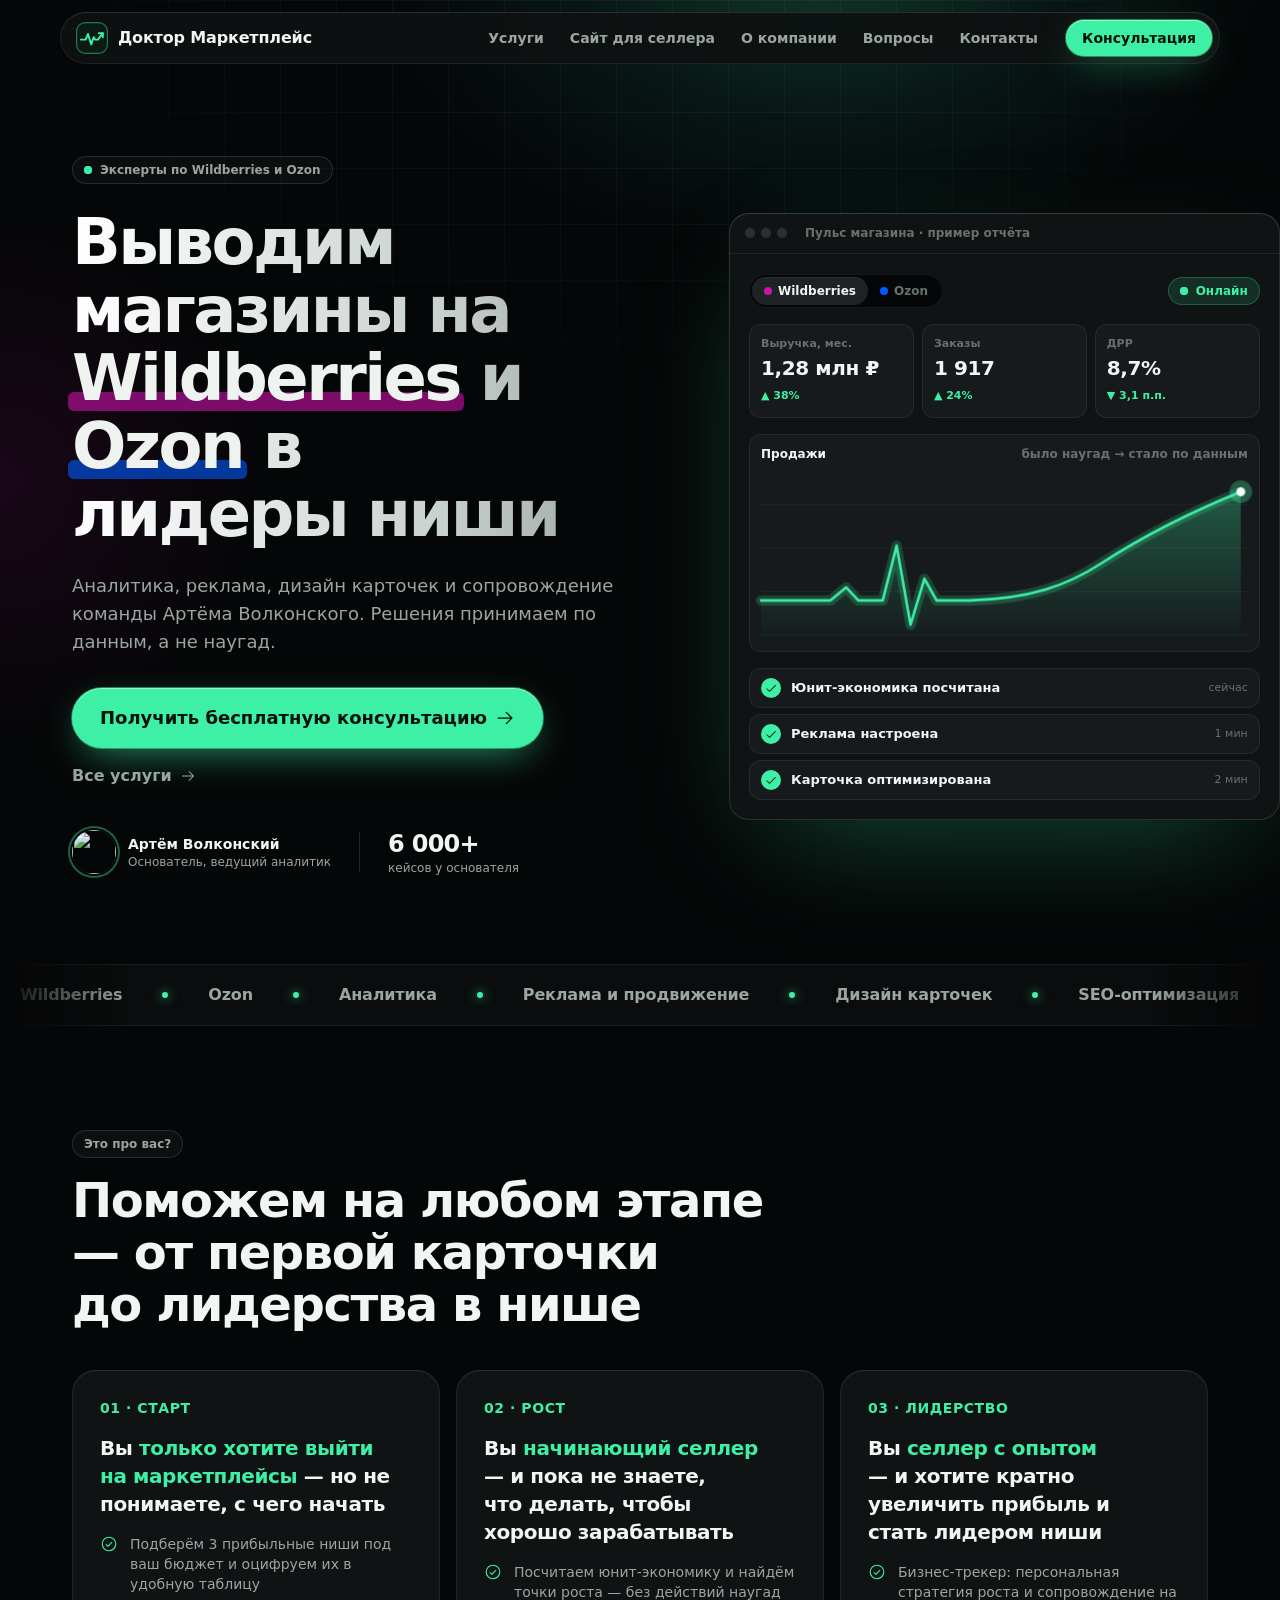
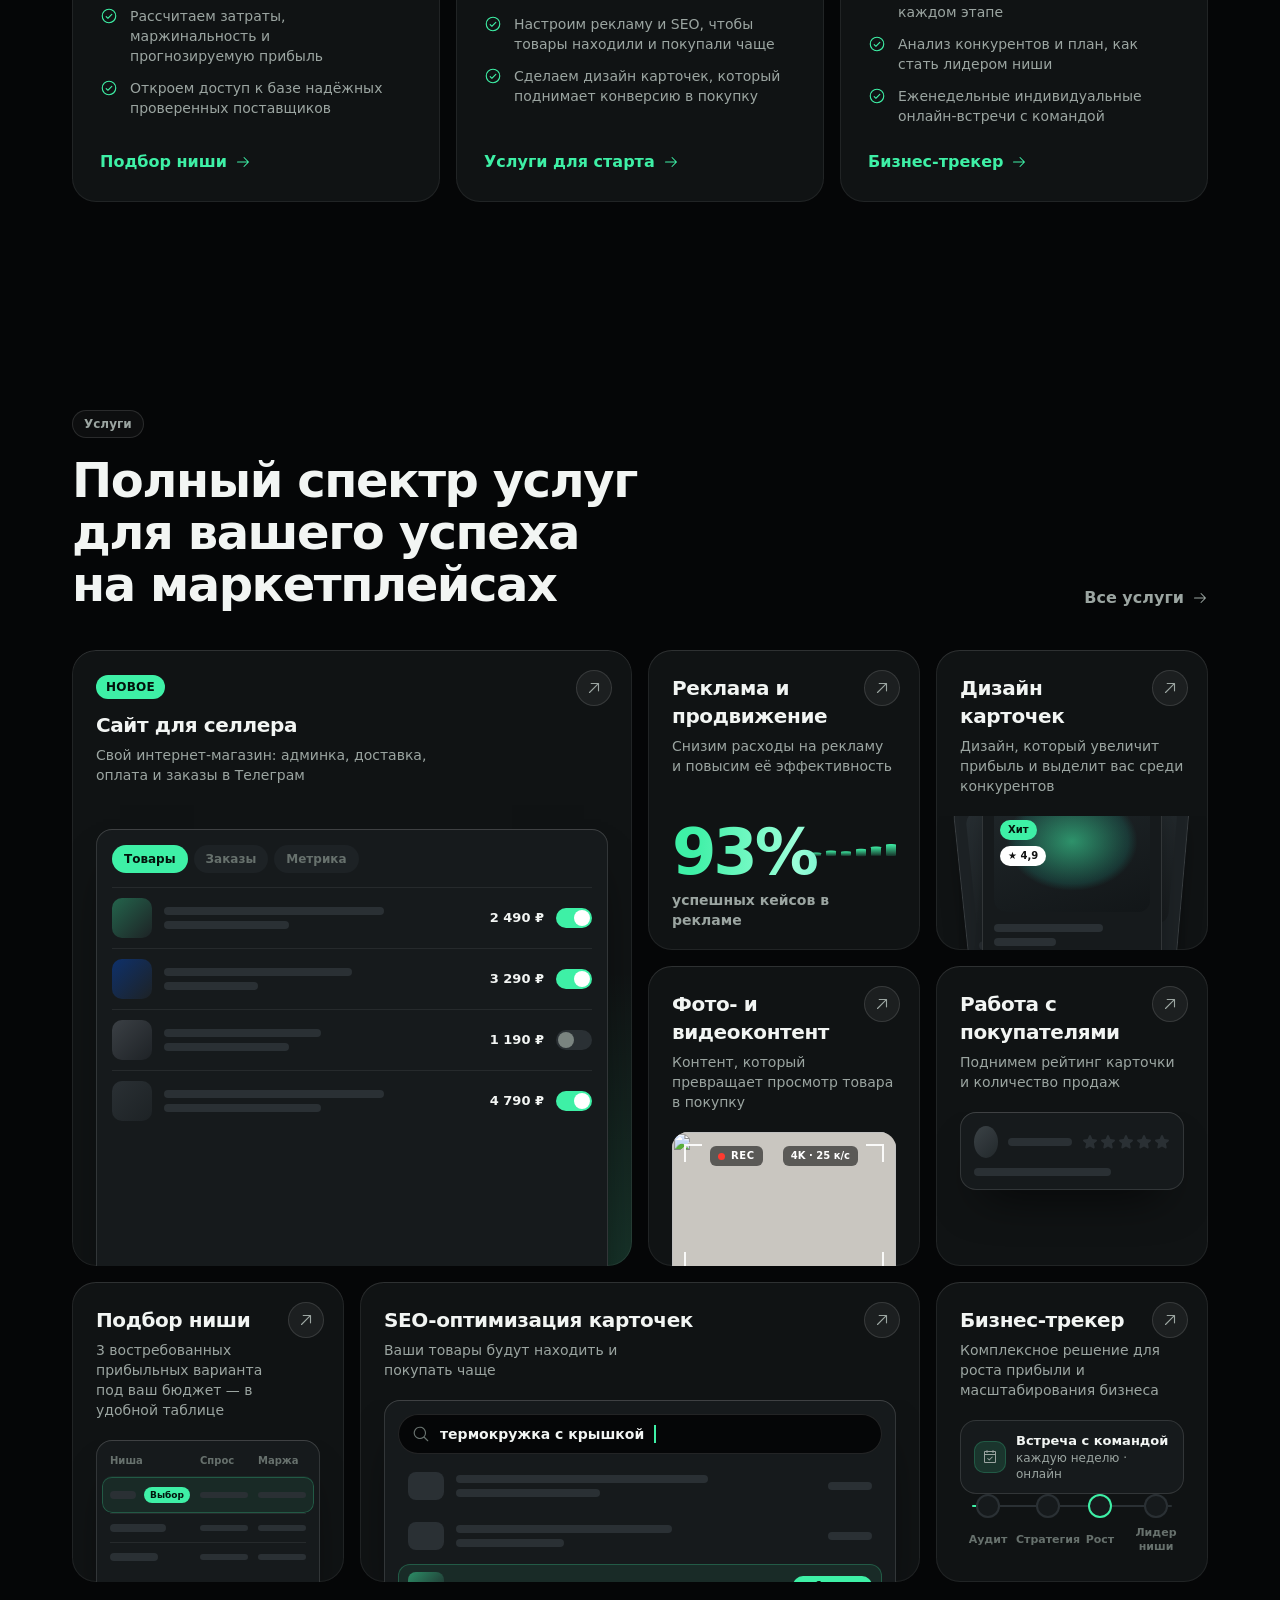
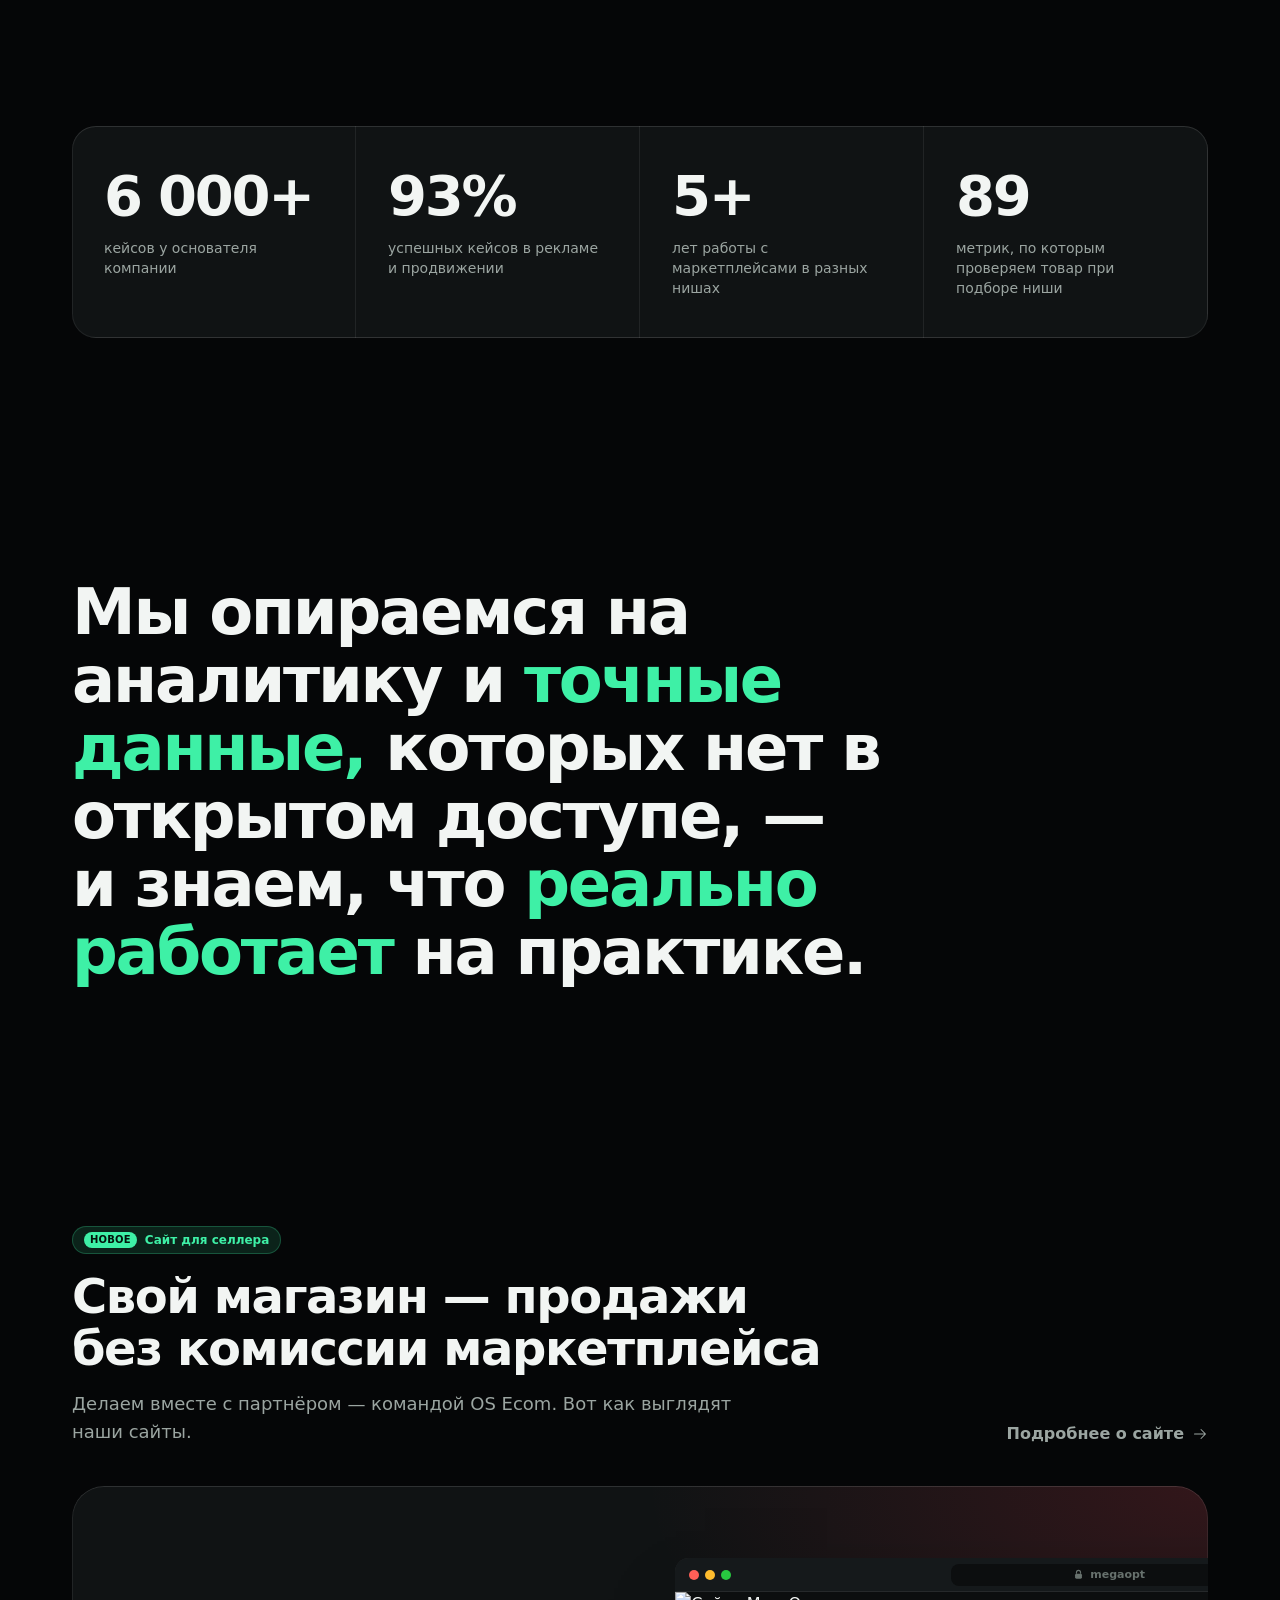
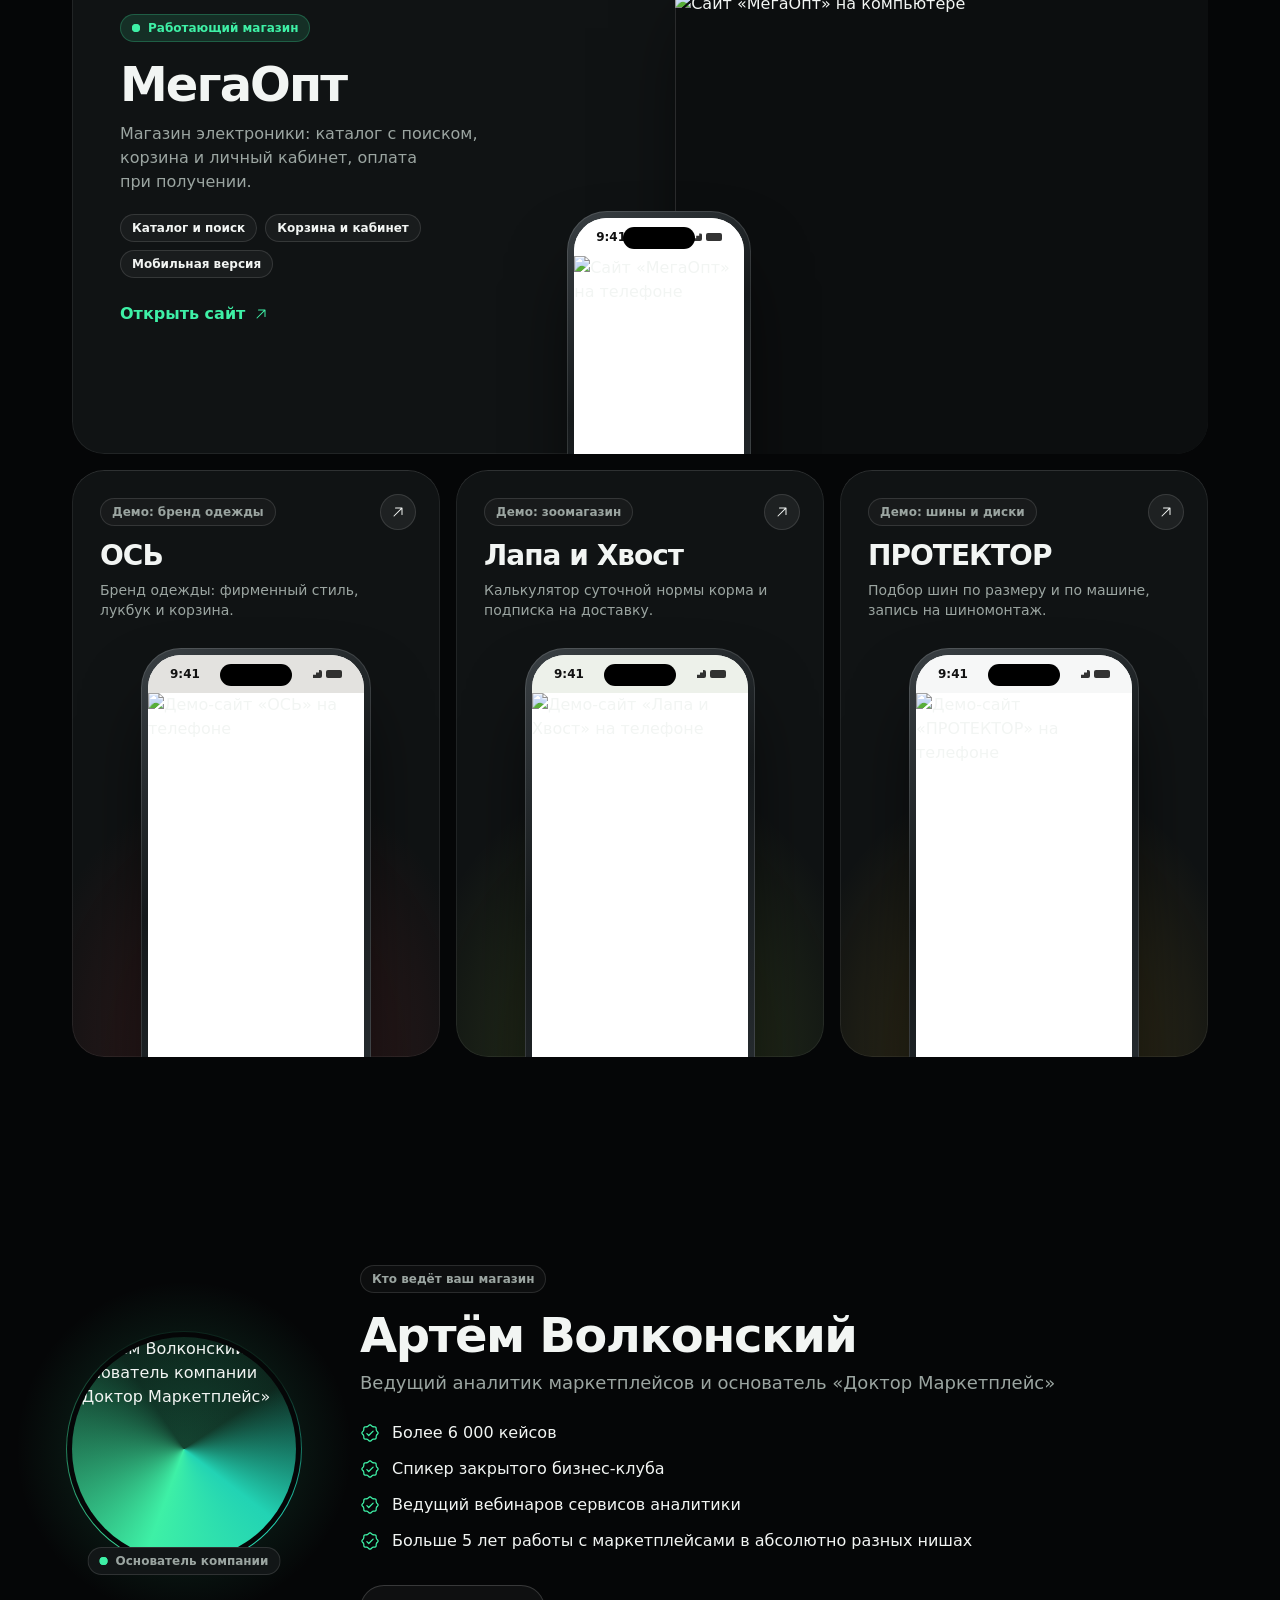
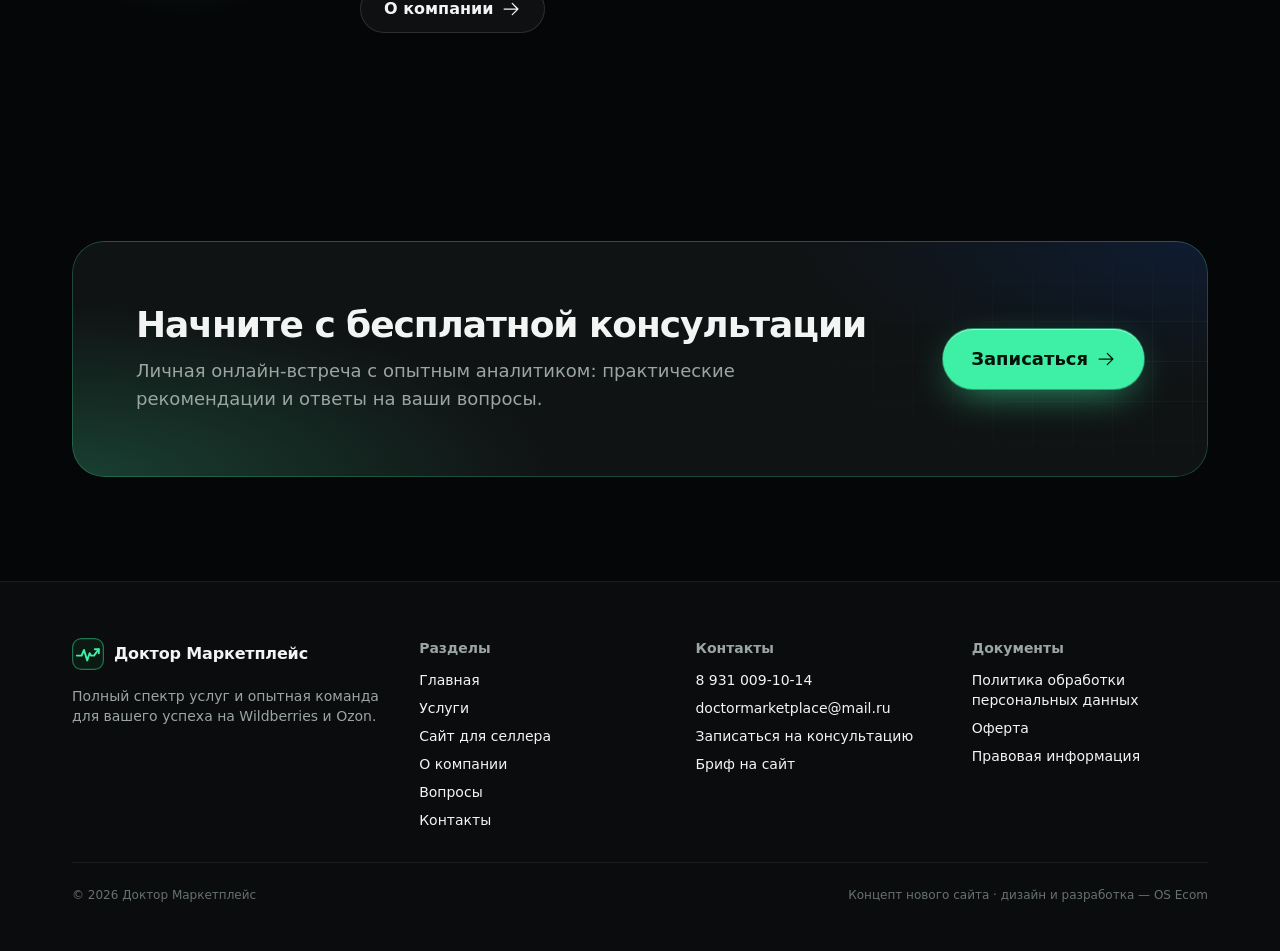
==== commit 71c01e90: "Слова Wildberries/Ozon видны на iPhone, убраны плашки с первого экрана, фото основателя кругом Co-Au" ====
--- a/index.html
+++ b/index.html
@@ -17,7 +17,7 @@
 <link rel="preload" href="/doctor-marketplace/fonts/manrope-cyrillic.woff2" as="font" type="font/woff2" crossorigin>
 <link rel="preload" href="/doctor-marketplace/fonts/manrope-latin.woff2" as="font" type="font/woff2" crossorigin>
 <script>document.documentElement.className='js'</script>
-<style>@font-face{font-family:'Manrope';font-style:normal;font-weight:400 700;font-display:swap;src:url(/doctor-marketplace/fonts/manrope-cyrillic-ext.woff2) format('woff2');unicode-range:U+0460-052F,U+1C80-1C8A,U+20B4,U+2DE0-2DFF,U+A640-A69F,U+FE2E-FE2F}@font-face{font-family:'Manrope';font-style:normal;font-weight:400 700;font-display:swap;src:url(/doctor-marketplace/fonts/manrope-cyrillic.woff2) format('woff2');unicode-range:U+0301,U+0400-045F,U+0490-0491,U+04B0-04B1,U+2116}@font-face{font-family:'Manrope';font-style:normal;font-weight:400 700;font-display:swap;src:url(/doctor-marketplace/fonts/manrope-latin-ext.woff2) format('woff2');unicode-range:U+0100-02BA,U+02BD-02C5,U+02C7-02CC,U+02CE-02D7,U+02DD-02FF,U+0304,U+0308,U+0329,U+1D00-1DBF,U+1E00-1E9F,U+1EF2-1EFF,U+2020,U+20A0-20AB,U+20AD-20C4,U+2113,U+2C60-2C7F,U+A720-A7FF}@font-face{font-family:'Manrope';font-style:normal;font-weight:400 700;font-display:swap;src:url(/doctor-marketplace/fonts/manrope-latin.woff2) format('woff2');unicode-range:U+0000-00FF,U+0131,U+0152-0153,U+02BB-02BC,U+02C6,U+02DA,U+02DC,U+0304,U+0308,U+0329,U+2000-206F,U+20AC,U+2122,U+2191,U+2193,U+2212,U+2215,U+FEFF,U+FFFD}:root{--bg:#050607;--s0:#0A0C0D;--s1:#101314;--s2:#161A1C;--s3:#1D2225;--s4:#2A3034;--line:rgba(255,255,255,.07);--line2:rgba(255,255,255,.12);--hi:rgba(255,255,255,.06);--text:#F2F5F3;--muted:#9BA5A1;--dim:#67716D;--accent:#3EF0A6;--accent2:#22D3B4;--ink:#03130C;--a08:rgba(62,240,166,.08);--a12:rgba(62,240,166,.12);--a24:rgba(62,240,166,.24);--a40:rgba(62,240,166,.4);--wb:#CB11AB;--ozon:#005BFF;--tg:#2AABEE;--danger:#FF6B6B;--gold:#FFC53D;--ease:cubic-bezier(.22,1,.36,1);--sine:cubic-bezier(.45,0,.55,1);--r2:8px;--r3:12px;--r4:16px;--r5:24px;--r6:32px;--rf:9999px;--gut:16px;color-scheme:dark}@media (min-width:768px){:root{--gut:24px}}@media (min-width:1100px){:root{--gut:32px}}*,*::before,*::after{box-sizing:border-box}html{-webkit-text-size-adjust:100%;scroll-padding-top:96px;overflow-x:clip}body{margin:0;background:var(--bg);color:var(--text);font-family:'Manrope',system-ui,-apple-system,'Segoe UI',sans-serif;font-size:16px;line-height:24px;-webkit-font-smoothing:antialiased;overflow-x:clip}img{max-width:100%;display:block;height:auto}a{color:inherit;text-decoration:none}button{font:inherit;color:inherit;background:none;border:0;padding:0;cursor:pointer}input,textarea,select{font:inherit;color:inherit}:focus-visible{outline:2px solid var(--accent);outline-offset:3px}[tabindex="-1"]:focus{outline:none}[hidden]{display:none!important}.i{width:1em;height:1em;flex-shrink:0}.flip .i,.flip.i{transform:rotate(180deg)}.skip{position:absolute;left:16px;top:-64px;z-index:100;padding:8px 16px;border-radius:var(--rf);background:var(--accent);color:var(--ink);font-weight:600}.skip:focus{top:16px}.wrap{max-width:1200px;margin:0 auto;padding-left:max(var(--gut),env(safe-area-inset-left,0px));padding-right:max(var(--gut),env(safe-area-inset-right,0px))}.sec{position:relative;padding-block:64px}@media (min-width:1100px){.sec{padding-block:104px}}.visually-hidden{position:absolute!important;width:1px;height:1px;overflow:hidden;clip:rect(0 0 0 0);white-space:nowrap}h1,h2,h3,h4,p{margin:0}.display,.heading-1,.heading-2,.heading-3,.heading-4,.heading-5,.heading-6{font-weight:700;text-wrap:balance;letter-spacing:-.03em}.display{font-size:40px;line-height:44px;letter-spacing:-.04em}.heading-1{font-size:36px;line-height:40px}.heading-2{font-size:30px;line-height:36px}.heading-3,.heading-4{font-size:24px;line-height:32px}.heading-5,.heading-6{font-size:20px;line-height:28px;letter-spacing:-.02em}@media (min-width:768px){.display{font-size:60px;line-height:60px}.heading-1{font-size:48px;line-height:48px}.heading-2{font-size:40px;line-height:44px}.heading-3,.heading-4{font-size:30px;line-height:36px}.heading-5{font-size:24px;line-height:32px}}@media (min-width:1100px){.display{font-size:64px;line-height:68px}.heading-1{font-size:60px;line-height:60px}.heading-2{font-size:48px;line-height:52px}.heading-3{font-size:36px;line-height:40px}}.title-2{font-size:18px;line-height:28px;font-weight:500}.title-3{font-size:16px;line-height:24px;font-weight:600}.body-6{font-size:14px;line-height:20px}.caption-4{font-size:12px;line-height:16px;font-weight:500}p,li{text-wrap:pretty}.muted{color:var(--muted)}.br-d{display:none}@media (min-width:768px){.br-d{display:inline}}.grad{background:linear-gradient(90deg,#FFFFFF 0%,#C9D2CE 60%,#8E9893 100%);-webkit-background-clip:text;background-clip:text;color:transparent}.glow-text{background:linear-gradient(92deg,var(--accent) 10%,#9BFFD9 55%,var(--accent2) 100%);-webkit-background-clip:text;background-clip:text;color:transparent}.lead{color:var(--muted);font-size:18px;line-height:28px;font-weight:500}.btn{position:relative;display:inline-flex;align-items:center;justify-content:center;gap:8px;border-radius:var(--rf);padding:12px 24px;font-size:16px;line-height:24px;font-weight:700;text-align:center;overflow:hidden;isolation:isolate;transition:transform .3s var(--ease),background-color .3s var(--ease),box-shadow .3s var(--ease)}.btn .i{font-size:20px}.btn-lg{padding:16px 28px;font-size:18px;line-height:28px}.btn-sm{padding:8px 16px;font-size:14px;line-height:20px}.btn-primary{background:var(--accent);color:var(--ink);box-shadow:0 0 0 1px rgba(62,240,166,.5),0 12px 40px -12px rgba(62,240,166,.7),inset 0 1px 0 rgba(255,255,255,.45)}.btn-primary:hover{box-shadow:0 0 0 1px rgba(62,240,166,.8),0 16px 56px -12px rgba(62,240,166,.85),inset 0 1px 0 rgba(255,255,255,.45)}.btn-primary>*{position:relative}.btn-shine::after{content:"";position:absolute;top:0;bottom:0;left:-30%;width:40%;background:linear-gradient(105deg,transparent,rgba(255,255,255,.65),transparent);transform:translateX(-160%) skewX(-14deg);animation:shine 4.6s var(--ease) 1s infinite;z-index:-1;pointer-events:none}@keyframes shine{0%,62%{transform:translateX(-160%) skewX(-14deg)}100%{transform:translateX(420%) skewX(-14deg)}}.btn-ghost{background:rgba(255,255,255,.04);color:var(--text);box-shadow:inset 0 0 0 1px var(--line2),inset 0 1px 0 var(--hi)}.btn-ghost:hover{background:rgba(255,255,255,.08)}.btn:active{transform:scale(.98)}.link-arrow{display:inline-flex;align-items:center;gap:8px;color:var(--muted);font-weight:700;transition:color .3s var(--ease)}.link-arrow:hover{color:var(--text)}.link-arrow .i{transition:transform .3s var(--ease)}.link-arrow:hover .i{transform:translateX(3px)}.link-acc,.link-acc:hover{color:var(--accent)}.chip{display:inline-flex;align-items:center;gap:8px;padding:6px 12px;border-radius:var(--rf);background:rgba(255,255,255,.03);box-shadow:inset 0 0 0 1px var(--line2);font-size:12px;line-height:16px;font-weight:700;color:var(--muted)}.chip .i{font-size:14px}.chip-accent{color:var(--accent);background:var(--a12);box-shadow:inset 0 0 0 1px var(--a24)}.dot{position:relative;display:inline-block;width:8px;height:8px;border-radius:50%;background:var(--accent);flex-shrink:0}.dot::after{content:"";position:absolute;inset:0;border-radius:50%;background:inherit;animation:ping 2.4s var(--ease) infinite}@keyframes ping{0%{transform:scale(1);opacity:.6}80%,100%{transform:scale(2.8);opacity:0}}.dot-wb{background:var(--wb)}.dot-ozon{background:var(--ozon)}.dot-wb::after,.dot-ozon::after,.dot-still::after{display:none}.badge-new{position:relative;overflow:hidden;display:inline-flex;align-items:center;gap:6px;padding:4px 10px;border-radius:var(--rf);background:var(--accent);color:var(--ink);font-size:12px;line-height:16px;font-weight:800;letter-spacing:.02em}.badge-new::after{content:"";position:absolute;top:0;bottom:0;width:40%;background:linear-gradient(105deg,transparent,rgba(255,255,255,.7),transparent);animation:shine 3.8s var(--ease) .6s infinite;transform:translateX(-160%) skewX(-14deg)}.nav{position:fixed;z-index:50;top:calc(12px + env(safe-area-inset-top,0px));left:50%;transform:translateX(-50%);width:min(1160px,calc(100% - 24px));display:flex;align-items:center;gap:8px;padding:8px 8px 8px 16px;border-radius:var(--rf);background:rgba(14,17,18,.94);box-shadow:inset 0 0 0 1px var(--line),inset 0 1px 0 var(--hi);transition:box-shadow .3s var(--ease);view-transition-name:nav}.nav.scrolled{box-shadow:inset 0 0 0 1px var(--line2),inset 0 1px 0 var(--hi),0 16px 40px -16px rgba(0,0,0,.95)}.logo{display:flex;align-items:center;gap:10px;font-weight:700;font-size:16px;line-height:24px;white-space:nowrap;letter-spacing:-.01em}.logo svg{width:32px;height:32px;flex-shrink:0}.nav-links{display:none;gap:2px;margin-left:auto}.nav-links a{padding:8px 12px;border-radius:var(--rf);color:var(--muted);font-size:14px;line-height:20px;font-weight:600;transition:color .3s var(--ease),background-color .3s var(--ease)}.nav-links a:hover{color:var(--text);background:rgba(255,255,255,.05)}.nav-links a[aria-current="page"]{color:var(--accent);background:var(--a12)}.nav .nav-cta{margin-left:auto}.nav-back{margin-left:auto;white-space:nowrap;flex-shrink:0}@media (max-width:419px){.nav-back{padding:0;width:40px;height:40px}.nav-back-t{display:none}}.menu-btn{width:40px;height:40px;border-radius:var(--rf);display:grid;place-items:center;background:rgba(255,255,255,.06);flex-shrink:0}.menu-btn span{display:block;width:16px;height:2px;border-radius:2px;background:var(--text);transition:transform .4s var(--ease);grid-area:1/1}.menu-btn span:first-child{transform:translateY(-4px)}.menu-btn span:last-child{transform:translateY(4px)}.menu-open .menu-btn span:first-child{transform:rotate(45deg)}.menu-open .menu-btn span:last-child{transform:rotate(-45deg)}@media (min-width:1024px){.nav-links{display:flex}.nav .nav-cta{margin-left:8px}.menu-btn{display:none}}@media (max-width:420px){.nav .nav-cta{display:none}.menu-btn{margin-left:auto}}.mobile-menu{position:fixed;inset:0;z-index:45;display:flex;flex-direction:column;justify-content:center;gap:4px;padding:96px max(24px,env(safe-area-inset-left,0px)) 48px;background:rgba(5,6,7,.98);opacity:0;visibility:hidden;transition:opacity .3s var(--ease),visibility 0s linear .3s}.menu-open .mobile-menu{opacity:1;visibility:visible;transition:opacity .3s var(--ease),visibility 0s}.mobile-menu a{font-size:32px;line-height:40px;font-weight:700;letter-spacing:-.03em;padding:6px 0;opacity:0;transform:translateY(16px);transition:opacity .4s var(--ease),transform .4s var(--ease)}.mobile-menu a[aria-current="page"]{color:var(--accent)}.menu-open .mobile-menu a{opacity:1;transform:none}.menu-open .mobile-menu a:nth-child(2){transition-delay:50ms}.menu-open .mobile-menu a:nth-child(3){transition-delay:100ms}.menu-open .mobile-menu a:nth-child(4){transition-delay:150ms}.menu-open .mobile-menu a:nth-child(5){transition-delay:200ms}.menu-open .mobile-menu a:nth-child(6){transition-delay:250ms}.mobile-menu .btn{margin-top:24px;font-size:18px;letter-spacing:0}@media (min-width:1024px){.mobile-menu{display:none}}.grid-bg{position:absolute;inset:0;pointer-events:none;background-image:linear-gradient(rgba(255,255,255,.045) 1px,transparent 1px),linear-gradient(90deg,rgba(255,255,255,.045) 1px,transparent 1px);background-size:56px 56px;-webkit-mask-image:radial-gradient(ellipse 70% 60% at 50% 0%,#000 30%,transparent 75%);mask-image:radial-gradient(ellipse 70% 60% at 50% 0%,#000 30%,transparent 75%)}.glow{position:absolute;pointer-events:none;border-radius:50%}.glow-a{width:900px;height:620px;left:50%;top:-360px;transform:translateX(-30%);background:radial-gradient(closest-side,rgba(62,240,166,.22),rgba(34,211,180,.08) 55%,transparent)}.glow-b{width:520px;height:520px;left:-260px;top:220px;background:radial-gradient(closest-side,rgba(203,17,171,.10),transparent)}.glow-c{width:560px;height:560px;right:-280px;top:360px;background:radial-gradient(closest-side,rgba(0,91,255,.12),transparent)}.hero{position:relative;padding-top:120px;padding-bottom:48px;overflow:clip}@media (min-width:1100px){.hero{padding-top:156px;padding-bottom:88px}}.hero-grid{position:relative;display:grid;gap:48px;align-items:center}@media (min-width:1100px){.hero-grid{grid-template-columns:minmax(0,1.12fr) minmax(0,.88fr);gap:48px}}.hero h1{margin-top:24px;max-width:680px}.mark{position:relative;white-space:nowrap}.mark::after{content:"";position:absolute;left:-4px;right:-4px;bottom:.06em;height:.3em;border-radius:6px;background:var(--mk);opacity:.6;transform-origin:left center;animation:markIn 1s var(--ease) .35s both;z-index:-1}.mark-wb{--mk:var(--wb)}.mark-ozon{--mk:var(--ozon)}.mark-ozon::after{animation-delay:.65s}@keyframes markIn{from{transform:scaleX(0)}to{transform:scaleX(1)}}.hero .lead{margin-top:24px;max-width:560px}.hero-cta{margin-top:32px;display:flex;flex-wrap:wrap;align-items:center;gap:16px 24px}@media (max-width:560px){.hero-cta .btn{width:100%}}.trust{margin-top:40px;display:flex;flex-wrap:wrap;align-items:center;gap:16px 28px}.trust .who-mini{display:flex;align-items:center;gap:12px}.trust img{width:44px;height:44px;border-radius:50%;object-fit:cover;box-shadow:0 0 0 2px var(--bg),0 0 0 4px var(--a40)}.trust b{display:block;font-size:14px;line-height:20px;font-weight:700}.trust span{display:block;font-size:12px;line-height:16px;color:var(--muted)}.trust .num b{font-size:24px;line-height:32px;letter-spacing:-.03em}.trust .sep{width:1px;height:40px;background:var(--line2)}@media (max-width:560px){.trust .sep{display:none}.trust{gap:16px 20px}}.hi-in{animation:fadeUp .8s var(--ease) both;animation-delay:var(--d,0ms)}@keyframes fadeUp{from{opacity:0;transform:translateY(16px)}to{opacity:1;transform:none}}@keyframes fadeIn{to{opacity:1}}.hero-art{position:relative;min-width:0}.dash{position:relative;border-radius:20px;background:var(--s1);box-shadow:inset 0 0 0 1px var(--line2),inset 0 1px 0 var(--hi),0 40px 120px -40px rgba(62,240,166,.35),0 30px 60px -30px rgba(0,0,0,.9);overflow:hidden;animation:riseIn 1s var(--ease) .15s both}@keyframes riseIn{from{opacity:0;transform:translateY(28px) scale(.98)}to{opacity:1;transform:none}}@media (min-width:1100px){.dash{width:calc(100% + 72px)}}.dash-bar{display:flex;align-items:center;gap:6px;padding:12px 16px;border-bottom:1px solid var(--line)}.dash-bar i{width:10px;height:10px;border-radius:50%;background:var(--s4)}.dash-bar .t{margin-left:12px;font-size:12px;line-height:16px;color:var(--dim);font-weight:600}.dash-body{padding:16px;display:grid;gap:12px}@media (min-width:768px){.dash-body{padding:20px;gap:16px}}.dash-top{display:flex;align-items:center;justify-content:space-between;gap:12px}.seg2{display:inline-flex;padding:3px;border-radius:var(--rf);background:var(--bg);box-shadow:inset 0 0 0 1px var(--line)}.seg2 span{display:inline-flex;align-items:center;gap:6px;padding:6px 12px;border-radius:var(--rf);font-size:12px;line-height:16px;font-weight:700;color:var(--dim)}.seg2 .on{background:var(--s3);color:var(--text);box-shadow:inset 0 1px 0 var(--hi)}.kpis{display:grid;grid-template-columns:repeat(3,minmax(0,1fr));gap:8px}.kpi{padding:12px;border-radius:var(--r3);background:var(--s2);box-shadow:inset 0 0 0 1px var(--line)}.kpi span{display:block;font-size:11px;line-height:16px;color:var(--dim);font-weight:600}.kpi b{display:block;margin-top:2px;font-size:16px;line-height:24px;font-weight:700;letter-spacing:-.02em;white-space:nowrap}.kpi em{display:inline-block;margin-top:2px;font-style:normal;font-size:11px;line-height:16px;font-weight:700;color:var(--accent)}@media (min-width:768px){.kpi b{font-size:20px;line-height:28px}}.chart-card{padding:12px 12px 8px;border-radius:var(--r3);background:var(--s2);box-shadow:inset 0 0 0 1px var(--line)}.chart-head{display:flex;align-items:center;justify-content:space-between;font-size:12px;line-height:16px;color:var(--dim);font-weight:600}.chart-head b{color:var(--text);font-weight:700}.chart{display:block;width:100%;height:auto;margin-top:8px;overflow:visible}.chart .grid line{stroke:rgba(255,255,255,.05);stroke-width:1}.chart .glow-l{fill:none;stroke:rgba(62,240,166,.2);stroke-width:12;stroke-linecap:round;stroke-linejoin:round}.chart .line{fill:none;stroke:var(--accent);stroke-width:3;stroke-linecap:round;stroke-linejoin:round}.chart .glow-l,.chart .line{stroke-dasharray:1;stroke-dashoffset:1;animation:draw 2.2s var(--ease) .5s forwards}@keyframes draw{to{stroke-dashoffset:0}}.chart .area{fill:url(#ga);opacity:0;animation:fadeIn 1s var(--ease) 2s forwards}.chart .pt,.chart .halo{opacity:0;animation:fadeIn .4s var(--ease) 2.5s forwards}.chart .pt{fill:#FFFFFF}.chart .halo{fill:rgba(62,240,166,.3)}.chart-foot{display:flex;justify-content:space-between;margin-top:4px;font-size:11px;line-height:16px;color:var(--dim)}.todo{display:grid;gap:6px}.todo div{display:flex;align-items:center;gap:10px;padding:10px 12px;border-radius:var(--r3);background:var(--s2);box-shadow:inset 0 0 0 1px var(--line);font-size:13px;line-height:20px;font-weight:600;opacity:0;animation:fadeUp .6s var(--ease) forwards}.todo div:nth-child(1){animation-delay:1.1s}.todo div:nth-child(2){animation-delay:1.5s}.todo div:nth-child(3){animation-delay:1.9s}.todo .ok{width:20px;height:20px;border-radius:50%;display:grid;place-items:center;background:var(--accent);color:var(--ink);font-size:12px;flex-shrink:0}.todo time{margin-left:auto;font-size:11px;color:var(--dim);font-weight:500}@media (max-width:420px){.todo time{display:none}}.sat{position:absolute;z-index:3;display:flex;align-items:center;gap:10px;padding:10px 14px 10px 10px;border-radius:var(--r4);background:#1A1F21;box-shadow:inset 0 0 0 1px var(--line2),inset 0 1px 0 var(--hi),0 20px 40px -16px rgba(0,0,0,.95);font-size:12px;line-height:16px;white-space:nowrap}.sat b{display:block;font-size:13px;line-height:18px;font-weight:700}.sat span{color:var(--muted)}.sat .ic{width:32px;height:32px;border-radius:10px;display:grid;place-items:center;font-size:18px;flex-shrink:0}.sat-a{right:-6px;top:-26px;animation:satIn .7s var(--ease) 2.4s both,float 6s var(--sine) 3.1s infinite}.sat-b{left:-6px;bottom:-30px;animation:satIn .7s var(--ease) 2.8s both,float 7s var(--sine) 3.5s infinite}@media (max-width:1099px){.sat-a{top:-50px;right:0}.hero-art{margin-top:24px}}@media (min-width:1100px){.sat-a{right:-96px;top:-28px}.sat-b{left:-48px;bottom:-30px}}@keyframes satIn{from{opacity:0;transform:translateY(12px) scale(.96)}to{opacity:1;transform:none}}@keyframes float{0%,100%{transform:translateY(0)}50%{transform:translateY(-8px)}}.ic-tg{background:rgba(42,171,238,.15);color:var(--tg)}.ic-up{background:var(--a12);color:var(--accent)}.ticker{position:relative;border-block:1px solid var(--line);background:var(--s0);overflow:hidden;-webkit-mask-image:linear-gradient(90deg,transparent,#000 10%,#000 90%,transparent);mask-image:linear-gradient(90deg,transparent,#000 10%,#000 90%,transparent)}.ticker-in{display:flex;width:max-content;animation:marquee 48s linear infinite}.ticker ul{display:flex;align-items:center;gap:40px;margin:0;padding:18px 20px;list-style:none;font-size:16px;line-height:24px;font-weight:700;letter-spacing:-.01em;color:var(--muted);white-space:nowrap}.ticker li{display:flex;align-items:center;gap:40px}.ticker li::after{content:"";width:6px;height:6px;border-radius:50%;background:var(--accent);box-shadow:0 0 12px var(--accent)}@keyframes marquee{to{transform:translateX(-50%)}}.sec-head{max-width:760px}.sec-head .heading-2{margin-top:16px}.sec-head p{margin-top:16px;color:var(--muted);font-size:18px;line-height:28px;font-weight:500}.sec-head-row{display:flex;flex-wrap:wrap;align-items:flex-end;justify-content:space-between;gap:16px 32px}.card{position:relative;padding:24px;border-radius:var(--r5);background:var(--s1);box-shadow:inset 0 0 0 1px var(--line),inset 0 1px 0 var(--hi)}.ic{width:48px;height:48px;border-radius:var(--r3);display:grid;place-items:center;background:var(--a12);color:var(--accent);font-size:24px;box-shadow:inset 0 0 0 1px rgba(62,240,166,.2);flex-shrink:0}.checks{list-style:none;margin:0;padding:0;display:grid;gap:12px}.checks li{display:flex;gap:12px;align-items:flex-start;color:var(--muted)}.checks li .i{color:var(--accent);font-size:20px;margin-top:2px}.who{margin-top:40px;display:grid;gap:16px}@media (min-width:900px){.who{grid-template-columns:repeat(3,minmax(0,1fr))}}.who .card{display:flex;flex-direction:column;gap:16px;padding:28px;transition:transform .3s var(--ease),box-shadow .3s var(--ease)}.who .card:hover{transform:translateY(-4px);box-shadow:inset 0 0 0 1px var(--a24),inset 0 1px 0 var(--hi),0 24px 60px -30px rgba(62,240,166,.35)}.who .n{font-size:14px;line-height:20px;font-weight:800;color:var(--accent);letter-spacing:.04em}.who .heading-6 em{font-style:normal;color:var(--accent)}.who .checks{font-size:14px;line-height:20px}.who .checks .i{font-size:18px;margin-top:1px}.who .link-arrow{margin-top:auto;padding-top:8px}.bento{margin-top:40px;display:grid;gap:16px}@media (min-width:700px){.bento{grid-template-columns:repeat(2,minmax(0,1fr))}}@media (min-width:1100px){.bento{grid-template-columns:repeat(4,minmax(0,1fr));grid-auto-rows:300px}}.tile{position:relative;display:flex;flex-direction:column;min-height:300px;border-radius:var(--r5);background:var(--s1);box-shadow:inset 0 0 0 1px var(--line),inset 0 1px 0 var(--hi);overflow:hidden;transition:transform .35s var(--ease),box-shadow .35s var(--ease)}.tile:hover{transform:translateY(-4px);box-shadow:inset 0 0 0 1px var(--a24),inset 0 1px 0 var(--hi),0 28px 70px -36px rgba(62,240,166,.4)}.tile-copy{position:relative;z-index:2;padding:24px 24px 0}.tile h3{font-size:20px;line-height:28px;font-weight:700;letter-spacing:-.02em;padding-right:40px}.tile p{margin-top:6px;color:var(--muted);font-size:14px;line-height:20px;max-width:340px}.tile-go{position:absolute;z-index:3;top:20px;right:20px;width:36px;height:36px;border-radius:50%;display:grid;place-items:center;background:rgba(255,255,255,.05);box-shadow:inset 0 0 0 1px var(--line2);color:var(--muted);font-size:18px;transition:background-color .3s var(--ease),color .3s var(--ease),transform .3s var(--ease)}.tile:hover .tile-go{background:var(--accent);color:var(--ink);transform:rotate(-45deg)}.viz{position:relative;flex:1;min-height:150px;margin-top:20px;overflow:hidden}@media (min-width:1100px){.tile-sait{grid-column:span 2;grid-row:span 2}.tile-seo{grid-column:span 2}}@media (min-width:700px) and (max-width:1099px){.tile-sait,.tile-seo{grid-column:span 2}}@media (max-width:699px){.bento-scroll{grid-auto-flow:column;grid-auto-columns:82%;overflow-x:auto;scroll-snap-type:x mandatory;margin-inline:calc(-1 * var(--gut));padding:4px var(--gut) 12px;scrollbar-width:none;gap:12px}.bento-scroll::-webkit-scrollbar{display:none}.bento-scroll .tile{scroll-snap-align:start;min-height:360px}}.swipe-hint{display:none;margin-top:8px;font-size:12px;line-height:16px;color:var(--dim);align-items:center;gap:6px}@media (max-width:699px){.swipe-hint{display:flex}}.bar{display:block;height:8px;border-radius:4px;background:var(--s4)}.bar.w40{width:40%}.bar.w50{width:50%}.bar.w60{width:60%}.bar.w70{width:70%}.bar.w30{width:30%}.ui{position:absolute;border-radius:16px;background:var(--s2);box-shadow:inset 0 0 0 1px var(--line2),inset 0 1px 0 var(--hi),0 24px 48px -24px rgba(0,0,0,.9)}.tile-sait{background:radial-gradient(120% 80% at 100% 100%,rgba(62,240,166,.14),transparent 60%),var(--s1)}.tile-sait .badge-new{margin-bottom:12px}.v-admin{left:24px;right:24px;top:8px;bottom:-40px;padding:16px}@media (min-width:1100px){.v-admin{top:24px}}.v-admin .tabs{display:flex;gap:6px;margin-bottom:14px}.v-admin .tabs span{padding:6px 12px;border-radius:var(--rf);font-size:12px;line-height:16px;font-weight:700;color:var(--dim);background:var(--s3)}.v-admin .tabs .on{color:var(--ink);background:var(--accent)}.v-row{display:grid;grid-template-columns:40px minmax(0,1fr) auto 36px;align-items:center;gap:12px;padding:10px 0;border-top:1px solid var(--line)}.v-row .th{width:40px;height:40px;border-radius:10px;background:linear-gradient(135deg,#2A3034,#1D2225)}.v-row .th.c1{background:linear-gradient(135deg,#3B4045,#1E2226)}.v-row .th.c2{background:linear-gradient(135deg,rgba(62,240,166,.35),#1D2225)}.v-row .th.c3{background:linear-gradient(135deg,rgba(0,91,255,.35),#1D2225)}.v-row .nm{display:grid;gap:6px}.v-row .pr{font-size:13px;line-height:20px;font-weight:700;white-space:nowrap}.tg{width:36px;height:20px;border-radius:10px;background:var(--s4);position:relative}.tg::after{content:"";position:absolute;top:2px;left:2px;width:16px;height:16px;border-radius:50%;background:#7A8480}.tg.on{background:var(--accent)}.tg.on::after{left:18px;background:#FFFFFF}.v-toast{position:absolute;z-index:2;right:16px;bottom:24px;left:auto;display:flex;align-items:center;gap:10px;padding:12px 16px 12px 12px;border-radius:16px;background:#1C2224;box-shadow:inset 0 0 0 1px var(--line2),inset 0 1px 0 var(--hi),0 24px 48px -16px rgba(0,0,0,.95);font-size:12px;line-height:16px;white-space:nowrap;opacity:0;transform:translateY(16px)}.v-toast b{display:block;font-size:13px;line-height:18px}.v-toast span{color:var(--muted)}.in .v-toast{animation:satIn .6s var(--ease) .5s forwards,float 6.5s var(--sine) 1.4s infinite}@media (min-width:1100px){.v-toast{right:40px;bottom:48px}}.v-stat{position:absolute;left:24px;right:24px;bottom:20px}.v-stat b{display:block;font-size:64px;line-height:64px;font-weight:800;letter-spacing:-.05em}.v-stat span{display:block;margin-top:6px;color:var(--muted);font-size:14px;line-height:20px;font-weight:600}.v-bars{position:absolute;right:24px;top:0;display:flex;align-items:flex-end;gap:5px;height:60px}.v-bars i{width:10px;border-radius:4px 4px 2px 2px;background:linear-gradient(180deg,var(--accent),rgba(62,240,166,.15));transform-origin:bottom;transform:scaleY(.2);transition:transform .9s var(--ease)}.in .v-bars i{transform:none}.v-bars i:nth-child(1){height:30%;transition-delay:.1s}.v-bars i:nth-child(2){height:45%;transition-delay:.18s}.v-bars i:nth-child(3){height:40%;transition-delay:.26s}.v-bars i:nth-child(4){height:62%;transition-delay:.34s}.v-bars i:nth-child(5){height:78%;transition-delay:.42s}.v-bars i:nth-child(6){height:100%;transition-delay:.5s}.v-cards{position:absolute;left:50%;bottom:-36px;width:180px;height:220px;margin-left:-90px}.v-cards .c{position:absolute;inset:0;border-radius:18px;background:var(--s2);box-shadow:inset 0 0 0 1px var(--line2),0 16px 32px -16px rgba(0,0,0,.9);padding:12px;transition:transform .8s var(--ease)}.v-cards .c1{transform:rotate(-6deg) translate(-20px,8px);background:var(--s3)}.v-cards .c2{transform:rotate(5deg) translate(20px,4px);background:var(--s3)}.in .v-cards .c1{transform:rotate(-11deg) translate(-40px,14px)}.in .v-cards .c2{transform:rotate(10deg) translate(40px,8px)}.v-cards .img{height:118px;border-radius:12px;background:radial-gradient(60% 60% at 50% 40%,rgba(62,240,166,.55),rgba(34,211,180,.15) 60%,transparent 70%),linear-gradient(160deg,#20272A,#121618)}.v-cards .c1 .img,.v-cards .c2 .img{background:linear-gradient(160deg,#272E32,#181C1E)}.v-cards .ln{display:grid;gap:6px;margin-top:12px}.v-cards .tags{position:absolute;top:18px;left:18px;display:flex;flex-direction:column;align-items:flex-start;gap:6px}.v-cards .tags span{padding:3px 8px;border-radius:var(--rf);font-size:10px;line-height:14px;font-weight:800;background:var(--accent);color:var(--ink)}.v-cards .tags span+span{background:#FFFFFF;color:#111}.v-cam{position:absolute;left:24px;right:24px;top:0;bottom:-30px;border-radius:16px;overflow:hidden;background:#C9C6C0}.v-cam img{width:100%;height:100%;object-fit:cover;object-position:50% 4%}.v-cam .br{position:absolute;width:18px;height:18px;border-color:#FFFFFF;border-style:solid;opacity:.9}.v-cam .tl{top:12px;left:12px;border-width:2px 0 0 2px}.v-cam .tr{top:12px;right:12px;border-width:2px 2px 0 0}.v-cam .bl{bottom:42px;left:12px;border-width:0 0 2px 2px}.v-cam .brr{bottom:42px;right:12px;border-width:0 2px 2px 0}.v-cam .rec{position:absolute;top:14px;left:38px;display:flex;align-items:center;gap:6px;padding:3px 8px;border-radius:6px;background:rgba(0,0,0,.55);color:#FFFFFF;font-size:10px;line-height:14px;font-weight:800;letter-spacing:.06em}.v-cam .rec i{width:7px;height:7px;border-radius:50%;background:#FF3B30;animation:blink 1.2s steps(2,end) infinite}@keyframes blink{50%{opacity:.15}}.v-cam .meta{position:absolute;top:14px;right:38px;padding:3px 8px;border-radius:6px;background:rgba(0,0,0,.55);color:#FFFFFF;font-size:10px;line-height:14px;font-weight:700}.v-cam .focus{position:absolute;left:50%;top:34%;width:56px;height:56px;margin:-28px 0 0 -28px;border:2px solid #FFD43B;border-radius:6px;opacity:0;transform:scale(1.5)}.in .v-cam .focus{animation:focusIn .6s var(--ease) .4s forwards}@keyframes focusIn{to{opacity:1;transform:none}}.v-rev{left:24px;right:24px;top:0;padding:14px}.v-rev .who2{display:flex;align-items:center;gap:10px}.v-rev .av{width:32px;height:32px;border-radius:50%;background:var(--s4);display:grid;place-items:center;color:var(--muted);font-size:16px}.v-rev .stars{display:flex;gap:2px;margin-left:auto;color:var(--s4);font-size:16px}.v-rev .stars .i{transition:color .3s var(--ease)}.in .v-rev .stars .i{color:var(--gold)}.in .v-rev .stars .i:nth-child(2){transition-delay:.08s}.in .v-rev .stars .i:nth-child(3){transition-delay:.16s}.in .v-rev .stars .i:nth-child(4){transition-delay:.24s}.in .v-rev .stars .i:nth-child(5){transition-delay:.32s}.v-rev .txt{display:grid;gap:6px;margin-top:10px}.v-reply{position:absolute;right:24px;left:48px;top:86px;padding:12px 14px;border-radius:16px 16px 4px 16px;background:var(--a12);box-shadow:inset 0 0 0 1px var(--a24);font-size:13px;line-height:18px;font-weight:600;opacity:0;transform:translateY(12px)}.v-reply small{display:block;margin-bottom:4px;color:var(--accent);font-size:11px;line-height:14px;font-weight:800}.in .v-reply{animation:satIn .6s var(--ease) .6s forwards}.v-niche{left:24px;right:24px;top:0;bottom:-24px;padding:14px}.v-niche .hd{display:grid;grid-template-columns:minmax(0,1fr) 48px 48px;gap:10px;padding-bottom:8px;font-size:10px;line-height:14px;color:var(--dim);font-weight:700}.v-nrow{display:grid;grid-template-columns:minmax(0,1fr) 48px 48px;gap:10px;align-items:center;padding:10px 0;border-top:1px solid var(--line)}.v-nrow .m{height:6px;border-radius:3px;background:var(--s4);overflow:hidden}.v-nrow .m i{display:block;height:100%;border-radius:3px;background:var(--muted);transform-origin:left;transform:scaleX(0);transition:transform .8s var(--ease) .2s}.in .v-nrow .m i{transform:none}.v-nrow.top{margin:0 -8px;padding:10px 8px;border-radius:10px;background:var(--a08);box-shadow:inset 0 0 0 1px var(--a24);border-top-color:transparent}.v-nrow.top .m i{background:var(--accent)}.v-nrow .nm2{display:flex;align-items:center;gap:8px;min-width:0}.v-nrow .pick{padding:2px 6px;border-radius:var(--rf);background:var(--accent);color:var(--ink);font-size:9px;line-height:12px;font-weight:800;white-space:nowrap}.v-cap{position:absolute;left:24px;bottom:16px;font-size:12px;line-height:16px;color:var(--dim);font-weight:700}.v-seo{left:24px;right:24px;top:0;bottom:-24px;padding:14px}@media (min-width:1100px){.v-seo{left:24px;right:auto;width:min(560px,calc(100% - 48px))}}.v-search{display:flex;align-items:center;gap:10px;padding:10px 14px;border-radius:var(--rf);background:var(--bg);box-shadow:inset 0 0 0 1px var(--line2);font-size:14px;line-height:20px;font-weight:600}.v-search .i{color:var(--dim);font-size:18px}.v-search .caret{width:2px;height:18px;background:var(--accent);animation:blink 1s steps(2,end) infinite}.v-res{position:relative;margin-top:10px;height:150px}.v-res .r{position:absolute;left:0;right:0;display:grid;grid-template-columns:36px minmax(0,1fr) auto;align-items:center;gap:12px;height:44px;padding:0 10px;border-radius:12px;transition:transform 1s var(--ease)}.v-res .r .th{width:36px;height:28px;border-radius:8px;background:var(--s4)}.v-res .r .bars{display:grid;gap:6px}.v-res .r1{top:0}.v-res .r2{top:50px}.v-res .r3{top:100px}.v-res .me{top:0;z-index:2;background:var(--a08);box-shadow:inset 0 0 0 1px var(--a24);transform:translateY(100px)}.in .v-res .me{transform:none;transition-delay:.4s}.in .v-res .r1{transform:translateY(50px);transition-delay:.4s}.in .v-res .r2{transform:translateY(50px);transition-delay:.4s}.v-res .me b{font-size:13px;line-height:18px;font-weight:700}.v-res .me .th{background:linear-gradient(135deg,rgba(62,240,166,.5),#1D2225)}.pos{display:inline-flex;align-items:center;gap:4px;padding:3px 8px;border-radius:var(--rf);background:var(--accent);color:var(--ink);font-size:11px;line-height:14px;font-weight:800;white-space:nowrap}.v-road{position:absolute;left:24px;right:24px;bottom:28px}.v-road .ln{position:absolute;left:12px;right:12px;top:11px;height:2px;background:var(--s4);border-radius:2px;overflow:hidden}.v-road .ln i{position:absolute;inset:0;background:var(--accent);transform-origin:left;transform:scaleX(.12);transition:transform 1.4s var(--ease) .2s}.in .v-road .ln i{transform:scaleX(.66)}.v-road ol{position:relative;display:grid;grid-template-columns:repeat(4,minmax(0,1fr));margin:0;padding:0;list-style:none}.v-road li{display:grid;justify-items:center;gap:8px;text-align:center;font-size:11px;line-height:14px;font-weight:700;color:var(--dim)}.v-road li i{width:24px;height:24px;border-radius:50%;display:grid;place-items:center;background:var(--s2);box-shadow:inset 0 0 0 2px var(--s4);font-size:12px;color:transparent;transition:background-color .3s var(--ease),box-shadow .3s var(--ease),color .3s var(--ease)}.in .v-road li.d i{background:var(--accent);box-shadow:none;color:var(--ink)}.in .v-road li.d{color:var(--text)}.in .v-road li.d:nth-child(2) i{transition-delay:.7s}.in .v-road li.d:nth-child(3) i{transition-delay:1.1s}.v-road li.now i{box-shadow:inset 0 0 0 2px var(--accent)}.v-meet{position:absolute;left:24px;right:24px;top:0;display:flex;align-items:center;gap:10px;padding:12px 14px;border-radius:16px;background:var(--s2);box-shadow:inset 0 0 0 1px var(--line2);font-size:12px;line-height:16px}.v-meet b{display:block;font-size:13px;line-height:18px}.v-meet span{color:var(--muted)}.v-meet .ic{width:32px;height:32px;font-size:16px;border-radius:10px}.stats{margin-top:40px;display:grid;grid-template-columns:repeat(2,minmax(0,1fr));border-radius:var(--r5);background:var(--s1);box-shadow:inset 0 0 0 1px var(--line),inset 0 1px 0 var(--hi);overflow:hidden}@media (min-width:1000px){.stats{grid-template-columns:repeat(4,minmax(0,1fr))}}.stat{padding:28px 20px;box-shadow:inset -1px 0 0 var(--line),inset 0 -1px 0 var(--line)}@media (min-width:768px){.stat{padding:40px 32px}}.stat b{display:block;font-size:40px;line-height:44px;font-weight:800;letter-spacing:-.04em;white-space:nowrap}@media (min-width:768px){.stat b{font-size:56px;line-height:60px}}.stat span{display:block;margin-top:12px;font-size:14px;line-height:20px;color:var(--muted)}.tagline{position:relative;padding-block:88px;overflow:clip}@media (min-width:1100px){.tagline{padding-block:136px}}.tagline p{position:relative;max-width:980px;font-size:32px;line-height:40px;font-weight:700;letter-spacing:-.035em;text-wrap:balance}@media (min-width:768px){.tagline p{font-size:48px;line-height:52px}}@media (min-width:1100px){.tagline p{font-size:64px;line-height:68px}}.tagline .w{transition:opacity .6s var(--ease);transition-delay:calc(var(--i,0) * 45ms)}.tagline .acc{color:var(--accent)}.ready .tagline:not(.in) .w{opacity:.22}.browser{position:relative;border-radius:14px;background:#0C0E0F;box-shadow:inset 0 0 0 1px var(--line2),0 40px 80px -30px rgba(0,0,0,.95);overflow:hidden}.browser-bar{display:flex;align-items:center;gap:6px;height:34px;padding:0 14px;background:#15191B;border-bottom:1px solid var(--line)}.browser-bar i{width:10px;height:10px;border-radius:50%;background:#3A4044}.browser-bar i:nth-child(1){background:#FF5F57}.browser-bar i:nth-child(2){background:#FEBC2E}.browser-bar i:nth-child(3){background:#28C840}.browser-bar .url{display:flex;align-items:center;gap:6px;margin:0 auto;padding:4px 14px;border-radius:8px;background:#0C0E0F;color:var(--dim);font-size:11px;line-height:14px;font-weight:600;min-width:40%;justify-content:center}.browser-bar .url .i{font-size:11px}.browser img{width:100%;aspect-ratio:16/10;object-fit:cover;object-position:top}.phone{position:relative;width:220px;aspect-ratio:9/19.2;border-radius:40px;padding:7px;background:linear-gradient(145deg,#3A4044,#15191B 40%,#2A3034);box-shadow:0 40px 80px -24px rgba(0,0,0,.95),inset 0 0 0 1px rgba(255,255,255,.12)}.phone-scr{position:relative;width:100%;height:100%;border-radius:33px;overflow:hidden;background:#FFFFFF}.phone-scr::before{content:"";position:absolute;z-index:2;top:9px;left:50%;width:72px;height:22px;margin-left:-36px;border-radius:12px;background:#000}.phone-sb{position:relative;z-index:1;display:flex;justify-content:space-between;align-items:center;height:38px;padding:0 22px;font-size:12px;line-height:16px;font-weight:700;color:#111;background:var(--sb,#FFFFFF)}.phone-sb .ico{display:flex;gap:4px;align-items:center}.phone-sb .ico i{display:block;width:16px;height:8px;border-radius:2px;background:currentColor;opacity:.85}.phone-sb .ico i:first-child{width:12px;height:8px;clip-path:polygon(0 100%,25% 100%,25% 60%,50% 60%,50% 30%,75% 30%,75% 0,100% 0,100% 100%)}.phone-scr img{width:100%;height:calc(100% - 38px);object-fit:cover;object-position:top}.proj-feature{position:relative;display:grid;gap:32px;border-radius:var(--r6);background:radial-gradient(90% 90% at 100% 0%,rgba(230,40,60,.16),transparent 55%),var(--s1);box-shadow:inset 0 0 0 1px var(--line),inset 0 1px 0 var(--hi);overflow:hidden;padding:28px 24px 0}@media (min-width:1000px){.proj-feature{grid-template-columns:minmax(0,.8fr) minmax(0,1.2fr);gap:40px;padding:48px 0 0 48px;min-height:560px}}.proj-copy{position:relative;z-index:2;align-self:center}@media (min-width:1000px){.proj-copy{padding-bottom:48px}}.proj-copy h3{margin-top:16px;font-size:36px;line-height:40px;font-weight:800;letter-spacing:-.04em}@media (min-width:768px){.proj-copy h3{font-size:48px;line-height:52px}}.proj-copy p{margin-top:12px;color:var(--muted);font-size:16px;line-height:24px;max-width:420px}.tags{display:flex;flex-wrap:wrap;gap:8px;margin:20px 0 0;padding:0;list-style:none}.tags li{padding:6px 12px;border-radius:var(--rf);background:rgba(255,255,255,.04);box-shadow:inset 0 0 0 1px var(--line2);font-size:12px;line-height:16px;font-weight:700;color:var(--text)}.proj-copy .link-arrow{margin-top:24px}.proj-art{position:relative;min-height:300px}@media (min-width:1000px){.proj-art{min-height:520px}}.proj-art .browser{position:relative;width:calc(100% + 40px);margin-bottom:-12px}@media (min-width:1000px){.proj-art .browser{position:absolute;left:0;top:24px;width:820px}}.proj-art .phone{position:absolute;z-index:2;width:132px;right:16px;bottom:-60px}@media (min-width:768px){.proj-art .phone{width:180px;right:40px;bottom:-80px}}@media (min-width:1000px){.proj-art .browser{left:96px}.proj-art .phone{width:184px;left:-12px;right:auto;bottom:-150px}}.demos{margin-top:16px;display:grid;gap:16px}@media (min-width:900px){.demos{grid-template-columns:repeat(3,minmax(0,1fr))}}@media (max-width:899px){.demos{grid-auto-flow:column;grid-auto-columns:80%;overflow-x:auto;scroll-snap-type:x mandatory;margin-inline:calc(-1 * var(--gut));padding:4px var(--gut) 12px;scrollbar-width:none;gap:12px}.demos::-webkit-scrollbar{display:none}.demo{scroll-snap-align:start}}.demo{position:relative;display:flex;flex-direction:column;min-height:540px;border-radius:var(--r6);background:radial-gradient(90% 70% at 50% 100%,var(--tint),transparent 70%),var(--s1);box-shadow:inset 0 0 0 1px var(--line),inset 0 1px 0 var(--hi);overflow:hidden;transition:transform .35s var(--ease),box-shadow .35s var(--ease)}.demo:hover{transform:translateY(-4px);box-shadow:inset 0 0 0 1px var(--line2),inset 0 1px 0 var(--hi),0 30px 70px -36px var(--tint)}.demo .dc{position:relative;z-index:2;padding:28px 28px 0}.demo .dc .chip{margin-bottom:14px}.demo h3{font-size:28px;line-height:32px;font-weight:800;letter-spacing:-.035em}.demo p{margin-top:8px;color:var(--muted);font-size:14px;line-height:20px}.demo .go{position:absolute;z-index:3;top:24px;right:24px;width:36px;height:36px;border-radius:50%;display:grid;place-items:center;background:rgba(255,255,255,.06);box-shadow:inset 0 0 0 1px var(--line2);font-size:16px;transition:background-color .3s var(--ease),color .3s var(--ease)}.demo:hover .go{background:#FFFFFF;color:#111}.demo .phone{margin:28px auto -110px;width:230px;transition:transform .5s var(--ease)}.demo:hover .phone{transform:translateY(-10px)}.d-osj{--tint:rgba(214,58,58,.22)}.d-lapa{--tint:rgba(170,220,60,.2)}.d-prot{--tint:rgba(255,200,40,.2)}.founder{display:grid;gap:40px;align-items:center}@media (min-width:900px){.founder{grid-template-columns:minmax(0,.85fr) minmax(0,1.15fr);gap:64px}}.portrait{position:relative;width:min(320px,100%);aspect-ratio:4/5;margin-inline:auto;border-radius:var(--r6);overflow:hidden;background:var(--s2);box-shadow:inset 0 0 0 1px var(--line2),0 40px 100px -40px rgba(62,240,166,.4)}.portrait img{width:100%;height:100%;object-fit:cover}.portrait::after{content:"";position:absolute;inset:0;background:linear-gradient(180deg,transparent 55%,rgba(5,6,7,.85));pointer-events:none}.portrait .chip{position:absolute;z-index:2;left:16px;bottom:16px;background:rgba(14,17,18,.92)}.founder .checks{margin-top:24px}.founder .checks li{color:var(--text)}.why{margin-top:40px;display:grid;gap:12px}@media (min-width:768px){.why{grid-template-columns:repeat(2,minmax(0,1fr));gap:16px}}.why .card p{margin-top:16px;font-size:18px;line-height:28px;font-weight:600;letter-spacing:-.01em}.why .ic{width:40px;height:40px;font-size:20px}.steps{position:relative;margin-top:48px;display:grid;gap:24px}@media (min-width:1100px){.steps{grid-template-columns:repeat(4,minmax(0,1fr))}.steps.three{grid-template-columns:repeat(3,minmax(0,1fr))}}.steps-line{display:none}@media (min-width:1100px){.steps-line{display:block;position:absolute;left:24px;right:24px;top:24px;height:2px;background:var(--s3);overflow:hidden;border-radius:2px}.steps-line i{position:absolute;inset:0;background:linear-gradient(90deg,var(--accent),var(--accent2));transform-origin:left;transition:transform 1.4s var(--ease)}.ready .steps:not(.in) .steps-line i{transform:scaleX(0)}}.step{position:relative;display:grid;grid-template-columns:48px minmax(0,1fr);gap:16px;align-items:start;align-content:start}@media (min-width:1100px){.step{grid-template-columns:1fr;gap:24px}}.step .num{position:relative;z-index:1;width:48px;height:48px;border-radius:50%;display:grid;place-items:center;background:var(--s1);box-shadow:inset 0 0 0 1px var(--a40),0 0 0 6px var(--bg);color:var(--accent);font-weight:800}.step h3{font-size:18px;line-height:28px;font-weight:700;letter-spacing:-.01em}.step p{margin-top:8px;color:var(--muted);font-size:14px;line-height:20px}.steps.compact{margin-top:24px}@media (min-width:1100px){.steps.compact{grid-template-columns:1fr;gap:20px}.steps.compact .steps-line{display:none}.steps.compact .step{grid-template-columns:48px minmax(0,1fr);gap:16px}}.phero{position:relative;padding-top:120px;padding-bottom:24px;overflow:clip}@media (min-width:1100px){.phero{padding-top:156px;padding-bottom:40px}}.phero .wrap{position:relative}.phero-grid{display:grid;gap:40px;align-items:center}@media (min-width:1000px){.phero-grid{grid-template-columns:minmax(0,1.1fr) minmax(0,.9fr)}}.crumbs{display:flex;flex-wrap:wrap;align-items:center;gap:4px 8px;font-size:14px;line-height:20px;color:var(--dim)}.crumbs a{color:var(--muted);transition:color .3s var(--ease)}.crumbs a:hover{color:var(--text)}.crumbs .sep{color:var(--s4)}.phero .chip{margin-top:24px}.phero h1{margin-top:16px;max-width:820px}.phero .lead{margin-top:16px;max-width:640px}.phero .hero-cta{margin-top:28px}.phero-viz{position:relative;height:260px;border-radius:var(--r5);background:var(--s1);box-shadow:inset 0 0 0 1px var(--line),inset 0 1px 0 var(--hi),0 40px 100px -50px rgba(62,240,166,.4);overflow:hidden}.phero-viz .viz{position:absolute;inset:0;margin:0}@media (min-width:1000px){.phero-viz{height:340px}}.svc-layout{display:grid;gap:24px;align-items:start}@media (min-width:1000px){.svc-layout{grid-template-columns:minmax(0,1fr) 360px;gap:32px}}.svc-layout .card .heading-5{margin-bottom:20px}.aside-cta{display:flex;flex-direction:column;align-items:flex-start;gap:16px;padding:32px;border-radius:var(--r5);background:radial-gradient(100% 70% at 100% 0%,rgba(62,240,166,.14),transparent 60%),var(--s1);box-shadow:inset 0 0 0 1px var(--a24),inset 0 1px 0 var(--hi)}@media (min-width:1000px){.aside-cta{position:sticky;top:96px}}.aside-cta p{color:var(--muted);font-size:14px;line-height:20px}.aside-cta .btn{width:100%}.tel{display:inline-flex;align-items:center;gap:8px;font-weight:700}.tel .i{color:var(--accent);font-size:18px}.others{margin-top:24px;display:flex;flex-wrap:wrap;gap:8px}.others a{display:inline-flex;align-items:center;gap:8px;padding:10px 16px;border-radius:var(--rf);background:var(--s1);box-shadow:inset 0 0 0 1px var(--line2);font-size:14px;line-height:20px;font-weight:600;transition:box-shadow .3s var(--ease),color .3s var(--ease)}.others a:hover{box-shadow:inset 0 0 0 1px var(--a40);color:var(--accent)}.others .i{color:var(--accent);font-size:16px}.feats{margin-top:40px;display:grid;gap:12px}@media (min-width:640px){.feats{grid-template-columns:repeat(2,minmax(0,1fr))}}@media (min-width:1100px){.feats{grid-template-columns:repeat(3,minmax(0,1fr));gap:16px}}.feat{display:flex;gap:16px;align-items:flex-start;padding:24px;border-radius:var(--r5);background:var(--s1);box-shadow:inset 0 0 0 1px var(--line),inset 0 1px 0 var(--hi)}.feat .ic{width:44px;height:44px;font-size:22px}.feat b{display:block;font-size:16px;line-height:24px;font-weight:700}.feat span{display:block;margin-top:4px;font-size:14px;line-height:20px;color:var(--muted)}.partners{display:grid;gap:16px;margin-top:40px;max-width:760px}.partner{display:flex;flex-direction:column;gap:16px;padding:28px;border-radius:var(--r5);background:var(--s1);box-shadow:inset 0 0 0 1px var(--line),inset 0 1px 0 var(--hi)}.partner>svg{flex:none;align-self:flex-start;height:48px;width:168px}.partner p{color:var(--muted);font-size:14px;line-height:20px;max-width:420px}.partner .link-arrow{margin-top:12px}@media (min-width:640px){.partner{flex-direction:row;align-items:center;gap:32px}}.faq-grid{display:grid;gap:24px;margin-top:40px}@media (min-width:1100px){.faq-grid{grid-template-columns:minmax(0,1fr) 360px;align-items:start}}.faq{display:grid;gap:8px}.faq details{border-radius:var(--r4);background:var(--s1);box-shadow:inset 0 0 0 1px var(--line),inset 0 1px 0 var(--hi);transition:box-shadow .3s var(--ease)}.faq details[open]{box-shadow:inset 0 0 0 1px var(--a24)}.faq summary{list-style:none;display:flex;align-items:center;justify-content:space-between;gap:16px;padding:18px 18px 18px 24px;cursor:pointer;font-size:18px;line-height:28px;font-weight:700;letter-spacing:-.01em}.faq summary::-webkit-details-marker{display:none}.faq summary .pm{width:32px;height:32px;border-radius:50%;display:grid;place-items:center;background:rgba(255,255,255,.06);flex-shrink:0;transition:transform .4s var(--ease)}.faq details[open] summary .pm{transform:rotate(45deg);background:var(--a12);color:var(--accent)}.faq .ans{padding:0 24px 24px;color:var(--muted)}.faq .ans a{color:var(--accent);text-decoration:underline;text-underline-offset:2px}.faq details[open] .ans{animation:fadeUp .4s var(--ease)}.faq-aside{display:flex;flex-direction:column;align-items:flex-start;gap:16px;padding:32px;border-radius:var(--r5);background:radial-gradient(100% 70% at 100% 0%,rgba(62,240,166,.12),transparent 60%),var(--s1);box-shadow:inset 0 0 0 1px var(--a24),inset 0 1px 0 var(--hi)}@media (min-width:1100px){.faq-aside{position:sticky;top:96px}}.faq-aside p{color:var(--muted)}.cta-band{position:relative;display:grid;gap:24px;align-items:center;padding:40px 24px;border-radius:var(--r6);background:radial-gradient(70% 120% at 0% 100%,rgba(62,240,166,.2),transparent 60%),radial-gradient(60% 100% at 100% 0%,rgba(0,91,255,.12),transparent 60%),var(--s1);box-shadow:inset 0 0 0 1px var(--a24),inset 0 1px 0 var(--hi);overflow:hidden}@media (min-width:768px){.cta-band{padding:56px}}@media (min-width:1000px){.cta-band{grid-template-columns:minmax(0,1fr) auto;gap:48px;padding:64px}}.cta-band::before{content:"";position:absolute;inset:0;background-image:linear-gradient(rgba(255,255,255,.04) 1px,transparent 1px),linear-gradient(90deg,rgba(255,255,255,.04) 1px,transparent 1px);background-size:40px 40px;-webkit-mask-image:radial-gradient(ellipse 60% 80% at 100% 50%,#000,transparent 70%);mask-image:radial-gradient(ellipse 60% 80% at 100% 50%,#000,transparent 70%);pointer-events:none}.cta-band>*{position:relative}.cta-band p{margin-top:12px;color:var(--muted);font-size:18px;line-height:28px;font-weight:500;max-width:620px}.cta-band .hero-cta{margin-top:0}.cta-box{display:grid;gap:32px;border-radius:var(--r6);background:var(--s1);box-shadow:inset 0 0 0 1px var(--line),inset 0 1px 0 var(--hi);padding:24px}@media (min-width:768px){.cta-box{padding:40px}}@media (min-width:1100px){.cta-box{grid-template-columns:minmax(0,1fr) minmax(0,1fr);gap:64px;padding:56px}}.cta-box .checks{margin-top:24px}.contacts{margin-top:32px;display:grid;gap:8px}.contacts a{display:inline-flex;align-items:center;gap:12px;font-weight:700;transition:color .3s var(--ease)}.contacts a:hover{color:var(--accent)}.contacts .i{font-size:20px;color:var(--accent)}.docs{margin-top:24px;display:grid;gap:6px;font-size:14px;line-height:20px}.docs a{color:var(--muted);text-decoration:underline;text-decoration-color:var(--line2);text-underline-offset:3px}.docs a:hover{color:var(--text)}.form{display:grid;gap:16px}.field{display:grid;gap:8px}.field label{font-size:14px;line-height:20px;font-weight:600;color:var(--muted)}.field label b{color:var(--accent);font-weight:700}.inp{width:100%;padding:12px 16px;border-radius:var(--r3);background:var(--s2);border:1px solid var(--line2);color:var(--text);font-size:16px;line-height:24px;transition:border-color .3s var(--ease),box-shadow .3s var(--ease);-webkit-appearance:none;appearance:none}.inp::placeholder{color:var(--dim)}.inp:focus{outline:none;border-color:var(--accent);box-shadow:0 0 0 4px var(--a12)}.inp[aria-invalid="true"]{border-color:var(--danger);box-shadow:0 0 0 4px rgba(255,107,107,.12)}select.inp{background-image:url("data:image/svg+xml,%3Csvg xmlns='http://www.w3.org/2000/svg' width='12' height='8'%3E%3Cpath d='M1 1l5 5 5-5' stroke='%239BA5A1' stroke-width='2' fill='none' stroke-linecap='round'/%3E%3C/svg%3E");background-repeat:no-repeat;background-position:right 16px center;padding-right:44px}select.inp option{background:#1D2225;color:#F2F5F3}textarea.inp{min-height:112px;resize:vertical;padding-right:56px}.err{font-size:12px;line-height:16px;color:var(--danger)}.err:empty{display:none}.voice-wrap{position:relative}.mic{position:absolute;right:8px;bottom:8px;width:40px;height:40px;border-radius:50%;display:grid;place-items:center;background:var(--s3);color:var(--muted);font-size:20px;transition:background-color .3s var(--ease),color .3s var(--ease)}.mic:hover{color:var(--text)}.mic::after{content:"";position:absolute;inset:-24px -8px -8px -24px;border-radius:50%}.mic.rec{background:#FF4D4D;color:#FFFFFF}.mic.rec::before{content:"";position:absolute;inset:0;border-radius:50%;background:#FF4D4D;animation:ping 1.4s var(--ease) infinite;z-index:-1}.voice-status{font-size:12px;line-height:16px;color:var(--muted)}.voice-status:empty{display:none}.voice-status[data-state="live"]{color:#FF8A8A}.voice-status[data-state="warn"]{color:#F5C062}.check{display:flex;gap:12px;align-items:flex-start;font-size:12px;line-height:16px;color:var(--muted);cursor:pointer}.check input{position:absolute;opacity:0;width:1px;height:1px}.check .box{width:20px;height:20px;flex-shrink:0;border-radius:6px;border:1px solid var(--line2);background:var(--s2);display:grid;place-items:center;color:var(--ink);transition:background-color .2s var(--ease)}.check .box .i{font-size:14px;opacity:0}.check input:checked+.box{background:var(--accent);border-color:var(--accent)}.check input:checked+.box .i{opacity:1}.check input:focus-visible+.box{outline:2px solid var(--accent);outline-offset:2px}.check a{color:var(--text);text-decoration:underline;text-decoration-color:var(--line2);text-underline-offset:2px}.check.invalid .box{border-color:var(--danger)}.form .btn{width:100%}.btn.loading{pointer-events:none}.btn.loading>span{opacity:0}.btn.loading::before{content:"";position:absolute;inset:0;z-index:2;background:linear-gradient(90deg,transparent,rgba(3,19,12,.35),transparent);animation:loadbar 1s var(--ease) infinite}@keyframes loadbar{from{transform:translateX(-100%)}to{transform:translateX(100%)}}.demo-note{font-size:12px;line-height:16px;color:var(--dim);text-align:center}.done{display:grid;justify-items:start;gap:16px;padding:24px;border-radius:var(--r5);background:var(--a12);box-shadow:inset 0 0 0 1px var(--a24);animation:fadeUp .5s var(--ease)}.done .ok{width:48px;height:48px;border-radius:50%;display:grid;place-items:center;background:var(--accent);color:var(--ink);font-size:24px}.done p{color:var(--muted)}.footer{position:relative;padding-block:56px 112px;border-top:1px solid var(--line);background:var(--s0)}@media (min-width:1024px){.footer{padding-bottom:48px}}.foot-grid{display:grid;gap:32px}@media (min-width:640px){.foot-grid{grid-template-columns:repeat(2,minmax(0,1fr))}}@media (min-width:1000px){.foot-grid{grid-template-columns:1.3fr 1fr 1fr 1fr;gap:40px}}.footer h3{font-size:14px;line-height:20px;font-weight:700;color:var(--muted);margin-bottom:12px}.footer ul{list-style:none;margin:0;padding:0;display:grid;gap:8px;font-size:14px;line-height:20px}.footer a{color:var(--text);transition:color .3s var(--ease)}.footer a:hover{color:var(--accent)}.foot-note{margin-top:32px;padding-top:24px;border-top:1px solid var(--line);display:flex;flex-wrap:wrap;gap:8px 24px;justify-content:space-between;font-size:12px;line-height:16px;color:var(--dim)}.sticky-cta{position:fixed;z-index:40;left:max(16px,env(safe-area-inset-left,0px));right:max(16px,env(safe-area-inset-right,0px));bottom:calc(16px + env(safe-area-inset-bottom,0px));transform:translateY(160%);transition:transform .4s var(--ease)}.sticky-cta.show{transform:none}.sticky-cta .btn{width:100%}@media (min-width:1024px){.sticky-cta{display:none}}[data-reveal]{transition:opacity .6s var(--ease),transform .6s var(--ease);transition-delay:var(--d,0ms)}.ready [data-reveal]:not(.in){opacity:0;transform:translateY(20px)}.off,.off *,.off *::before,.off *::after{animation-play-state:paused!important}@view-transition{navigation:auto}::view-transition-old(root),::view-transition-new(root){animation-duration:.18s}@media (prefers-reduced-motion:reduce){@view-transition{navigation:none}*,*::before,*::after{animation-duration:.01ms!important;animation-delay:0s!important;animation-iteration-count:1!important;transition-duration:.01ms!important;transition-delay:0s!important}.ready [data-reveal]:not(.in){opacity:1;transform:none}.ready .tagline:not(.in) .w{opacity:1}.dot::after,.btn-shine::after,.badge-new::after,.ticker-in{animation:none!important}}.qa *,.qa *::before,.qa *::after{animation-duration:0s!important;animation-delay:0s!important;animation-iteration-count:1!important;transition:none!important}.qa .dot::after,.qa .btn-shine::after,.qa .badge-new::after{display:none}.qa .ticker-in{animation:none!important}.qa [data-reveal]{opacity:1!important;transform:none!important}.qa .tagline .w{opacity:1!important}</style>
+<style>@font-face{font-family:'Manrope';font-style:normal;font-weight:400 700;font-display:swap;src:url(/doctor-marketplace/fonts/manrope-cyrillic-ext.woff2) format('woff2');unicode-range:U+0460-052F,U+1C80-1C8A,U+20B4,U+2DE0-2DFF,U+A640-A69F,U+FE2E-FE2F}@font-face{font-family:'Manrope';font-style:normal;font-weight:400 700;font-display:swap;src:url(/doctor-marketplace/fonts/manrope-cyrillic.woff2) format('woff2');unicode-range:U+0301,U+0400-045F,U+0490-0491,U+04B0-04B1,U+2116}@font-face{font-family:'Manrope';font-style:normal;font-weight:400 700;font-display:swap;src:url(/doctor-marketplace/fonts/manrope-latin-ext.woff2) format('woff2');unicode-range:U+0100-02BA,U+02BD-02C5,U+02C7-02CC,U+02CE-02D7,U+02DD-02FF,U+0304,U+0308,U+0329,U+1D00-1DBF,U+1E00-1E9F,U+1EF2-1EFF,U+2020,U+20A0-20AB,U+20AD-20C4,U+2113,U+2C60-2C7F,U+A720-A7FF}@font-face{font-family:'Manrope';font-style:normal;font-weight:400 700;font-display:swap;src:url(/doctor-marketplace/fonts/manrope-latin.woff2) format('woff2');unicode-range:U+0000-00FF,U+0131,U+0152-0153,U+02BB-02BC,U+02C6,U+02DA,U+02DC,U+0304,U+0308,U+0329,U+2000-206F,U+20AC,U+2122,U+2191,U+2193,U+2212,U+2215,U+FEFF,U+FFFD}:root{--bg:#050607;--s0:#0A0C0D;--s1:#101314;--s2:#161A1C;--s3:#1D2225;--s4:#2A3034;--line:rgba(255,255,255,.07);--line2:rgba(255,255,255,.12);--hi:rgba(255,255,255,.06);--text:#F2F5F3;--muted:#9BA5A1;--dim:#67716D;--accent:#3EF0A6;--accent2:#22D3B4;--ink:#03130C;--a08:rgba(62,240,166,.08);--a12:rgba(62,240,166,.12);--a24:rgba(62,240,166,.24);--a40:rgba(62,240,166,.4);--wb:#CB11AB;--ozon:#005BFF;--tg:#2AABEE;--danger:#FF6B6B;--gold:#FFC53D;--ease:cubic-bezier(.22,1,.36,1);--sine:cubic-bezier(.45,0,.55,1);--r2:8px;--r3:12px;--r4:16px;--r5:24px;--r6:32px;--rf:9999px;--gut:16px;color-scheme:dark}@media (min-width:768px){:root{--gut:24px}}@media (min-width:1100px){:root{--gut:32px}}*,*::before,*::after{box-sizing:border-box}html{-webkit-text-size-adjust:100%;scroll-padding-top:96px;overflow-x:clip}body{margin:0;background:var(--bg);color:var(--text);font-family:'Manrope',system-ui,-apple-system,'Segoe UI',sans-serif;font-size:16px;line-height:24px;-webkit-font-smoothing:antialiased;overflow-x:clip}img{max-width:100%;display:block;height:auto}a{color:inherit;text-decoration:none}button{font:inherit;color:inherit;background:none;border:0;padding:0;cursor:pointer}input,textarea,select{font:inherit;color:inherit}:focus-visible{outline:2px solid var(--accent);outline-offset:3px}[tabindex="-1"]:focus{outline:none}[hidden]{display:none!important}.i{width:1em;height:1em;flex-shrink:0}.flip .i,.flip.i{transform:rotate(180deg)}.skip{position:absolute;left:16px;top:-64px;z-index:100;padding:8px 16px;border-radius:var(--rf);background:var(--accent);color:var(--ink);font-weight:600}.skip:focus{top:16px}.wrap{max-width:1200px;margin:0 auto;padding-left:max(var(--gut),env(safe-area-inset-left,0px));padding-right:max(var(--gut),env(safe-area-inset-right,0px))}.sec{position:relative;padding-block:64px}@media (min-width:1100px){.sec{padding-block:104px}}.visually-hidden{position:absolute!important;width:1px;height:1px;overflow:hidden;clip:rect(0 0 0 0);white-space:nowrap}h1,h2,h3,h4,p{margin:0}.display,.heading-1,.heading-2,.heading-3,.heading-4,.heading-5,.heading-6{font-weight:700;text-wrap:balance;letter-spacing:-.03em}.display{font-size:40px;line-height:44px;letter-spacing:-.04em}.heading-1{font-size:36px;line-height:40px}.heading-2{font-size:30px;line-height:36px}.heading-3,.heading-4{font-size:24px;line-height:32px}.heading-5,.heading-6{font-size:20px;line-height:28px;letter-spacing:-.02em}@media (min-width:768px){.display{font-size:60px;line-height:60px}.heading-1{font-size:48px;line-height:48px}.heading-2{font-size:40px;line-height:44px}.heading-3,.heading-4{font-size:30px;line-height:36px}.heading-5{font-size:24px;line-height:32px}}@media (min-width:1100px){.display{font-size:64px;line-height:68px}.heading-1{font-size:60px;line-height:60px}.heading-2{font-size:48px;line-height:52px}.heading-3{font-size:36px;line-height:40px}}.title-2{font-size:18px;line-height:28px;font-weight:500}.title-3{font-size:16px;line-height:24px;font-weight:600}.body-6{font-size:14px;line-height:20px}.caption-4{font-size:12px;line-height:16px;font-weight:500}p,li{text-wrap:pretty}.muted{color:var(--muted)}.br-d{display:none}@media (min-width:768px){.br-d{display:inline}}.grad{background:linear-gradient(90deg,#FFFFFF 0%,#C9D2CE 60%,#8E9893 100%);-webkit-background-clip:text;background-clip:text;color:transparent}.glow-text{background:linear-gradient(92deg,var(--accent) 10%,#9BFFD9 55%,var(--accent2) 100%);-webkit-background-clip:text;background-clip:text;color:transparent}.lead{color:var(--muted);font-size:18px;line-height:28px;font-weight:500}.btn{position:relative;display:inline-flex;align-items:center;justify-content:center;gap:8px;border-radius:var(--rf);padding:12px 24px;font-size:16px;line-height:24px;font-weight:700;text-align:center;overflow:hidden;isolation:isolate;transition:transform .3s var(--ease),background-color .3s var(--ease),box-shadow .3s var(--ease)}.btn .i{font-size:20px}.btn-lg{padding:16px 28px;font-size:18px;line-height:28px}.btn-sm{padding:8px 16px;font-size:14px;line-height:20px}.btn-primary{background:var(--accent);color:var(--ink);box-shadow:0 0 0 1px rgba(62,240,166,.5),0 12px 40px -12px rgba(62,240,166,.7),inset 0 1px 0 rgba(255,255,255,.45)}.btn-primary:hover{box-shadow:0 0 0 1px rgba(62,240,166,.8),0 16px 56px -12px rgba(62,240,166,.85),inset 0 1px 0 rgba(255,255,255,.45)}.btn-primary>*{position:relative}.btn-shine::after{content:"";position:absolute;top:0;bottom:0;left:-30%;width:40%;background:linear-gradient(105deg,transparent,rgba(255,255,255,.65),transparent);transform:translateX(-160%) skewX(-14deg);animation:shine 4.6s var(--ease) 1s infinite;z-index:-1;pointer-events:none}@keyframes shine{0%,62%{transform:translateX(-160%) skewX(-14deg)}100%{transform:translateX(420%) skewX(-14deg)}}.btn-ghost{background:rgba(255,255,255,.04);color:var(--text);box-shadow:inset 0 0 0 1px var(--line2),inset 0 1px 0 var(--hi)}.btn-ghost:hover{background:rgba(255,255,255,.08)}.btn:active{transform:scale(.98)}.link-arrow{display:inline-flex;align-items:center;gap:8px;color:var(--muted);font-weight:700;transition:color .3s var(--ease)}.link-arrow:hover{color:var(--text)}.link-arrow .i{transition:transform .3s var(--ease)}.link-arrow:hover .i{transform:translateX(3px)}.link-acc,.link-acc:hover{color:var(--accent)}.chip{display:inline-flex;align-items:center;gap:8px;padding:6px 12px;border-radius:var(--rf);background:rgba(255,255,255,.03);box-shadow:inset 0 0 0 1px var(--line2);font-size:12px;line-height:16px;font-weight:700;color:var(--muted)}.chip .i{font-size:14px}.chip-accent{color:var(--accent);background:var(--a12);box-shadow:inset 0 0 0 1px var(--a24)}.dot{position:relative;display:inline-block;width:8px;height:8px;border-radius:50%;background:var(--accent);flex-shrink:0}.dot::after{content:"";position:absolute;inset:0;border-radius:50%;background:inherit;animation:ping 2.4s var(--ease) infinite}@keyframes ping{0%{transform:scale(1);opacity:.6}80%,100%{transform:scale(2.8);opacity:0}}.dot-wb{background:var(--wb)}.dot-ozon{background:var(--ozon)}.dot-wb::after,.dot-ozon::after,.dot-still::after{display:none}.badge-new{position:relative;overflow:hidden;display:inline-flex;align-items:center;gap:6px;padding:4px 10px;border-radius:var(--rf);background:var(--accent);color:var(--ink);font-size:12px;line-height:16px;font-weight:800;letter-spacing:.02em}.badge-new::after{content:"";position:absolute;top:0;bottom:0;width:40%;background:linear-gradient(105deg,transparent,rgba(255,255,255,.7),transparent);animation:shine 3.8s var(--ease) .6s infinite;transform:translateX(-160%) skewX(-14deg)}.nav{position:fixed;z-index:50;top:calc(12px + env(safe-area-inset-top,0px));left:50%;transform:translateX(-50%);width:min(1160px,calc(100% - 24px));display:flex;align-items:center;gap:8px;padding:8px 8px 8px 16px;border-radius:var(--rf);background:rgba(14,17,18,.94);box-shadow:inset 0 0 0 1px var(--line),inset 0 1px 0 var(--hi);transition:box-shadow .3s var(--ease);view-transition-name:nav}.nav.scrolled{box-shadow:inset 0 0 0 1px var(--line2),inset 0 1px 0 var(--hi),0 16px 40px -16px rgba(0,0,0,.95)}.logo{display:flex;align-items:center;gap:10px;font-weight:700;font-size:16px;line-height:24px;white-space:nowrap;letter-spacing:-.01em}.logo svg{width:32px;height:32px;flex-shrink:0}.nav-links{display:none;gap:2px;margin-left:auto}.nav-links a{padding:8px 12px;border-radius:var(--rf);color:var(--muted);font-size:14px;line-height:20px;font-weight:600;transition:color .3s var(--ease),background-color .3s var(--ease)}.nav-links a:hover{color:var(--text);background:rgba(255,255,255,.05)}.nav-links a[aria-current="page"]{color:var(--accent);background:var(--a12)}.nav .nav-cta{margin-left:auto}.nav-back{margin-left:auto;white-space:nowrap;flex-shrink:0}@media (max-width:419px){.nav-back{padding:0;width:40px;height:40px}.nav-back-t{display:none}}.menu-btn{width:40px;height:40px;border-radius:var(--rf);display:grid;place-items:center;background:rgba(255,255,255,.06);flex-shrink:0}.menu-btn span{display:block;width:16px;height:2px;border-radius:2px;background:var(--text);transition:transform .4s var(--ease);grid-area:1/1}.menu-btn span:first-child{transform:translateY(-4px)}.menu-btn span:last-child{transform:translateY(4px)}.menu-open .menu-btn span:first-child{transform:rotate(45deg)}.menu-open .menu-btn span:last-child{transform:rotate(-45deg)}@media (min-width:1024px){.nav-links{display:flex}.nav .nav-cta{margin-left:8px}.menu-btn{display:none}}@media (max-width:420px){.nav .nav-cta{display:none}.menu-btn{margin-left:auto}}.mobile-menu{position:fixed;inset:0;z-index:45;display:flex;flex-direction:column;justify-content:center;gap:4px;padding:96px max(24px,env(safe-area-inset-left,0px)) 48px;background:rgba(5,6,7,.98);opacity:0;visibility:hidden;transition:opacity .3s var(--ease),visibility 0s linear .3s}.menu-open .mobile-menu{opacity:1;visibility:visible;transition:opacity .3s var(--ease),visibility 0s}.mobile-menu a{font-size:32px;line-height:40px;font-weight:700;letter-spacing:-.03em;padding:6px 0;opacity:0;transform:translateY(16px);transition:opacity .4s var(--ease),transform .4s var(--ease)}.mobile-menu a[aria-current="page"]{color:var(--accent)}.menu-open .mobile-menu a{opacity:1;transform:none}.menu-open .mobile-menu a:nth-child(2){transition-delay:50ms}.menu-open .mobile-menu a:nth-child(3){transition-delay:100ms}.menu-open .mobile-menu a:nth-child(4){transition-delay:150ms}.menu-open .mobile-menu a:nth-child(5){transition-delay:200ms}.menu-open .mobile-menu a:nth-child(6){transition-delay:250ms}.mobile-menu .btn{margin-top:24px;font-size:18px;letter-spacing:0}@media (min-width:1024px){.mobile-menu{display:none}}.grid-bg{position:absolute;inset:0;pointer-events:none;background-image:linear-gradient(rgba(255,255,255,.045) 1px,transparent 1px),linear-gradient(90deg,rgba(255,255,255,.045) 1px,transparent 1px);background-size:56px 56px;-webkit-mask-image:radial-gradient(ellipse 70% 60% at 50% 0%,#000 30%,transparent 75%);mask-image:radial-gradient(ellipse 70% 60% at 50% 0%,#000 30%,transparent 75%)}.glow{position:absolute;pointer-events:none;border-radius:50%}.glow-a{width:900px;height:620px;left:50%;top:-360px;transform:translateX(-30%);background:radial-gradient(closest-side,rgba(62,240,166,.22),rgba(34,211,180,.08) 55%,transparent)}.glow-b{width:520px;height:520px;left:-260px;top:220px;background:radial-gradient(closest-side,rgba(203,17,171,.10),transparent)}.glow-c{width:560px;height:560px;right:-280px;top:360px;background:radial-gradient(closest-side,rgba(0,91,255,.12),transparent)}.hero{position:relative;padding-top:120px;padding-bottom:48px;overflow:clip}@media (min-width:1100px){.hero{padding-top:156px;padding-bottom:88px}}.hero-grid{position:relative;display:grid;gap:48px;align-items:center}@media (min-width:1100px){.hero-grid{grid-template-columns:minmax(0,1.12fr) minmax(0,.88fr);gap:48px}}.hero h1{margin-top:24px;max-width:680px}.mark{position:relative;white-space:nowrap}.grad .mark{color:#EEF3F0;-webkit-text-fill-color:#EEF3F0}.mark::after{content:"";position:absolute;left:-4px;right:-4px;bottom:.06em;height:.3em;border-radius:6px;background:var(--mk);opacity:.6;transform-origin:left center;animation:markIn 1s var(--ease) .35s both;z-index:-1}.mark-wb{--mk:var(--wb)}.mark-ozon{--mk:var(--ozon)}.mark-ozon::after{animation-delay:.65s}@keyframes markIn{from{transform:scaleX(0)}to{transform:scaleX(1)}}.hero .lead{margin-top:24px;max-width:560px}.hero-cta{margin-top:32px;display:flex;flex-wrap:wrap;align-items:center;gap:16px 24px}@media (max-width:560px){.hero-cta .btn{width:100%}}.trust{margin-top:40px;display:flex;flex-wrap:wrap;align-items:center;gap:16px 28px}.trust .who-mini{display:flex;align-items:center;gap:12px}.trust img{width:44px;height:44px;border-radius:50%;object-fit:cover;box-shadow:0 0 0 2px var(--bg),0 0 0 4px var(--a40)}.trust b{display:block;font-size:14px;line-height:20px;font-weight:700}.trust span{display:block;font-size:12px;line-height:16px;color:var(--muted)}.trust .num b{font-size:24px;line-height:32px;letter-spacing:-.03em}.trust .sep{width:1px;height:40px;background:var(--line2)}@media (max-width:560px){.trust .sep{display:none}.trust{gap:16px 20px}}.hi-in{animation:fadeUp .8s var(--ease) both;animation-delay:var(--d,0ms)}@keyframes fadeUp{from{opacity:0;transform:translateY(16px)}to{opacity:1;transform:none}}@keyframes fadeIn{to{opacity:1}}.hero-art{position:relative;min-width:0}.dash{position:relative;border-radius:20px;background:var(--s1);box-shadow:inset 0 0 0 1px var(--line2),inset 0 1px 0 var(--hi),0 40px 120px -40px rgba(62,240,166,.35),0 30px 60px -30px rgba(0,0,0,.9);overflow:hidden;animation:riseIn 1s var(--ease) .15s both}@keyframes riseIn{from{opacity:0;transform:translateY(28px) scale(.98)}to{opacity:1;transform:none}}@media (min-width:1100px){.dash{width:calc(100% + 72px)}}.dash-bar{display:flex;align-items:center;gap:6px;padding:12px 16px;border-bottom:1px solid var(--line)}.dash-bar i{width:10px;height:10px;border-radius:50%;background:var(--s4)}.dash-bar .t{margin-left:12px;font-size:12px;line-height:16px;color:var(--dim);font-weight:600}.dash-body{padding:16px;display:grid;gap:12px}@media (min-width:768px){.dash-body{padding:20px;gap:16px}}.dash-top{display:flex;align-items:center;justify-content:space-between;gap:12px}.seg2{display:inline-flex;padding:3px;border-radius:var(--rf);background:var(--bg);box-shadow:inset 0 0 0 1px var(--line)}.seg2 span{display:inline-flex;align-items:center;gap:6px;padding:6px 12px;border-radius:var(--rf);font-size:12px;line-height:16px;font-weight:700;color:var(--dim)}.seg2 .on{background:var(--s3);color:var(--text);box-shadow:inset 0 1px 0 var(--hi)}.kpis{display:grid;grid-template-columns:repeat(3,minmax(0,1fr));gap:8px}.kpi{padding:12px;border-radius:var(--r3);background:var(--s2);box-shadow:inset 0 0 0 1px var(--line)}.kpi span{display:block;font-size:11px;line-height:16px;color:var(--dim);font-weight:600}.kpi b{display:block;margin-top:2px;font-size:16px;line-height:24px;font-weight:700;letter-spacing:-.02em;white-space:nowrap}.kpi em{display:inline-block;margin-top:2px;font-style:normal;font-size:11px;line-height:16px;font-weight:700;color:var(--accent)}@media (min-width:768px){.kpi b{font-size:20px;line-height:28px}}.chart-card{padding:12px 12px 8px;border-radius:var(--r3);background:var(--s2);box-shadow:inset 0 0 0 1px var(--line)}.chart-head{display:flex;align-items:center;justify-content:space-between;font-size:12px;line-height:16px;color:var(--dim);font-weight:600}.chart-head b{color:var(--text);font-weight:700}.chart{display:block;width:100%;height:auto;margin-top:8px;overflow:visible}.chart .grid line{stroke:rgba(255,255,255,.05);stroke-width:1}.chart .glow-l{fill:none;stroke:rgba(62,240,166,.2);stroke-width:12;stroke-linecap:round;stroke-linejoin:round}.chart .line{fill:none;stroke:var(--accent);stroke-width:3;stroke-linecap:round;stroke-linejoin:round}.chart .glow-l,.chart .line{stroke-dasharray:1;stroke-dashoffset:1;animation:draw 2.2s var(--ease) .5s forwards}@keyframes draw{to{stroke-dashoffset:0}}.chart .area{fill:url(#ga);opacity:0;animation:fadeIn 1s var(--ease) 2s forwards}.chart .pt,.chart .halo{opacity:0;animation:fadeIn .4s var(--ease) 2.5s forwards}.chart .pt{fill:#FFFFFF}.chart .halo{fill:rgba(62,240,166,.3)}.chart-foot{display:flex;justify-content:space-between;margin-top:4px;font-size:11px;line-height:16px;color:var(--dim)}.todo{display:grid;gap:6px}.todo div{display:flex;align-items:center;gap:10px;padding:10px 12px;border-radius:var(--r3);background:var(--s2);box-shadow:inset 0 0 0 1px var(--line);font-size:13px;line-height:20px;font-weight:600;opacity:0;animation:fadeUp .6s var(--ease) forwards}.todo div:nth-child(1){animation-delay:1.1s}.todo div:nth-child(2){animation-delay:1.5s}.todo div:nth-child(3){animation-delay:1.9s}.todo .ok{width:20px;height:20px;border-radius:50%;display:grid;place-items:center;background:var(--accent);color:var(--ink);font-size:12px;flex-shrink:0}.todo time{margin-left:auto;font-size:11px;color:var(--dim);font-weight:500}@media (max-width:420px){.todo time{display:none}}.sat{position:absolute;z-index:3;display:flex;align-items:center;gap:10px;padding:10px 14px 10px 10px;border-radius:var(--r4);background:#1A1F21;box-shadow:inset 0 0 0 1px var(--line2),inset 0 1px 0 var(--hi),0 20px 40px -16px rgba(0,0,0,.95);font-size:12px;line-height:16px;white-space:nowrap}.sat b{display:block;font-size:13px;line-height:18px;font-weight:700}.sat span{color:var(--muted)}.sat .ic{width:32px;height:32px;border-radius:10px;display:grid;place-items:center;font-size:18px;flex-shrink:0}.sat-a{right:-6px;top:-26px;animation:satIn .7s var(--ease) 2.4s both,float 6s var(--sine) 3.1s infinite}.sat-b{left:-6px;bottom:-30px;animation:satIn .7s var(--ease) 2.8s both,float 7s var(--sine) 3.5s infinite}@media (max-width:1099px){.sat-a{top:-50px;right:0}.hero-art{margin-top:24px}}@media (min-width:1100px){.sat-a{right:-96px;top:-28px}.sat-b{left:-48px;bottom:-30px}}@keyframes satIn{from{opacity:0;transform:translateY(12px) scale(.96)}to{opacity:1;transform:none}}@keyframes float{0%,100%{transform:translateY(0)}50%{transform:translateY(-8px)}}.ic-tg{background:rgba(42,171,238,.15);color:var(--tg)}.ic-up{background:var(--a12);color:var(--accent)}.ticker{position:relative;border-block:1px solid var(--line);background:var(--s0);overflow:hidden;-webkit-mask-image:linear-gradient(90deg,transparent,#000 10%,#000 90%,transparent);mask-image:linear-gradient(90deg,transparent,#000 10%,#000 90%,transparent)}.ticker-in{display:flex;width:max-content;animation:marquee 48s linear infinite}.ticker ul{display:flex;align-items:center;gap:40px;margin:0;padding:18px 20px;list-style:none;font-size:16px;line-height:24px;font-weight:700;letter-spacing:-.01em;color:var(--muted);white-space:nowrap}.ticker li{display:flex;align-items:center;gap:40px}.ticker li::after{content:"";width:6px;height:6px;border-radius:50%;background:var(--accent);box-shadow:0 0 12px var(--accent)}@keyframes marquee{to{transform:translateX(-50%)}}.sec-head{max-width:760px}.sec-head .heading-2{margin-top:16px}.sec-head p{margin-top:16px;color:var(--muted);font-size:18px;line-height:28px;font-weight:500}.sec-head-row{display:flex;flex-wrap:wrap;align-items:flex-end;justify-content:space-between;gap:16px 32px}.card{position:relative;padding:24px;border-radius:var(--r5);background:var(--s1);box-shadow:inset 0 0 0 1px var(--line),inset 0 1px 0 var(--hi)}.ic{width:48px;height:48px;border-radius:var(--r3);display:grid;place-items:center;background:var(--a12);color:var(--accent);font-size:24px;box-shadow:inset 0 0 0 1px rgba(62,240,166,.2);flex-shrink:0}.checks{list-style:none;margin:0;padding:0;display:grid;gap:12px}.checks li{display:flex;gap:12px;align-items:flex-start;color:var(--muted)}.checks li .i{color:var(--accent);font-size:20px;margin-top:2px}.who{margin-top:40px;display:grid;gap:16px}@media (min-width:900px){.who{grid-template-columns:repeat(3,minmax(0,1fr))}}.who .card{display:flex;flex-direction:column;gap:16px;padding:28px;transition:transform .3s var(--ease),box-shadow .3s var(--ease)}.who .card:hover{transform:translateY(-4px);box-shadow:inset 0 0 0 1px var(--a24),inset 0 1px 0 var(--hi),0 24px 60px -30px rgba(62,240,166,.35)}.who .n{font-size:14px;line-height:20px;font-weight:800;color:var(--accent);letter-spacing:.04em}.who .heading-6 em{font-style:normal;color:var(--accent)}.who .checks{font-size:14px;line-height:20px}.who .checks .i{font-size:18px;margin-top:1px}.who .link-arrow{margin-top:auto;padding-top:8px}.bento{margin-top:40px;display:grid;gap:16px}@media (min-width:700px){.bento{grid-template-columns:repeat(2,minmax(0,1fr))}}@media (min-width:1100px){.bento{grid-template-columns:repeat(4,minmax(0,1fr));grid-auto-rows:300px}}.tile{position:relative;display:flex;flex-direction:column;min-height:300px;border-radius:var(--r5);background:var(--s1);box-shadow:inset 0 0 0 1px var(--line),inset 0 1px 0 var(--hi);overflow:hidden;transition:transform .35s var(--ease),box-shadow .35s var(--ease)}.tile:hover{transform:translateY(-4px);box-shadow:inset 0 0 0 1px var(--a24),inset 0 1px 0 var(--hi),0 28px 70px -36px rgba(62,240,166,.4)}.tile-copy{position:relative;z-index:2;padding:24px 24px 0}.tile h3{font-size:20px;line-height:28px;font-weight:700;letter-spacing:-.02em;padding-right:40px}.tile p{margin-top:6px;color:var(--muted);font-size:14px;line-height:20px;max-width:340px}.tile-go{position:absolute;z-index:3;top:20px;right:20px;width:36px;height:36px;border-radius:50%;display:grid;place-items:center;background:rgba(255,255,255,.05);box-shadow:inset 0 0 0 1px var(--line2);color:var(--muted);font-size:18px;transition:background-color .3s var(--ease),color .3s var(--ease),transform .3s var(--ease)}.tile:hover .tile-go{background:var(--accent);color:var(--ink);transform:rotate(-45deg)}.viz{position:relative;flex:1;min-height:150px;margin-top:20px;overflow:hidden}@media (min-width:1100px){.tile-sait{grid-column:span 2;grid-row:span 2}.tile-seo{grid-column:span 2}}@media (min-width:700px) and (max-width:1099px){.tile-sait,.tile-seo{grid-column:span 2}}@media (max-width:699px){.bento-scroll{grid-auto-flow:column;grid-auto-columns:82%;overflow-x:auto;scroll-snap-type:x mandatory;margin-inline:calc(-1 * var(--gut));padding:4px var(--gut) 12px;scrollbar-width:none;gap:12px}.bento-scroll::-webkit-scrollbar{display:none}.bento-scroll .tile{scroll-snap-align:start;min-height:360px}}.swipe-hint{display:none;margin-top:8px;font-size:12px;line-height:16px;color:var(--dim);align-items:center;gap:6px}@media (max-width:699px){.swipe-hint{display:flex}}.bar{display:block;height:8px;border-radius:4px;background:var(--s4)}.bar.w40{width:40%}.bar.w50{width:50%}.bar.w60{width:60%}.bar.w70{width:70%}.bar.w30{width:30%}.ui{position:absolute;border-radius:16px;background:var(--s2);box-shadow:inset 0 0 0 1px var(--line2),inset 0 1px 0 var(--hi),0 24px 48px -24px rgba(0,0,0,.9)}.tile-sait{background:radial-gradient(120% 80% at 100% 100%,rgba(62,240,166,.14),transparent 60%),var(--s1)}.tile-sait .badge-new{margin-bottom:12px}.v-admin{left:24px;right:24px;top:8px;bottom:-40px;padding:16px}@media (min-width:1100px){.v-admin{top:24px}}.v-admin .tabs{display:flex;gap:6px;margin-bottom:14px}.v-admin .tabs span{padding:6px 12px;border-radius:var(--rf);font-size:12px;line-height:16px;font-weight:700;color:var(--dim);background:var(--s3)}.v-admin .tabs .on{color:var(--ink);background:var(--accent)}.v-row{display:grid;grid-template-columns:40px minmax(0,1fr) auto 36px;align-items:center;gap:12px;padding:10px 0;border-top:1px solid var(--line)}.v-row .th{width:40px;height:40px;border-radius:10px;background:linear-gradient(135deg,#2A3034,#1D2225)}.v-row .th.c1{background:linear-gradient(135deg,#3B4045,#1E2226)}.v-row .th.c2{background:linear-gradient(135deg,rgba(62,240,166,.35),#1D2225)}.v-row .th.c3{background:linear-gradient(135deg,rgba(0,91,255,.35),#1D2225)}.v-row .nm{display:grid;gap:6px}.v-row .pr{font-size:13px;line-height:20px;font-weight:700;white-space:nowrap}.tg{width:36px;height:20px;border-radius:10px;background:var(--s4);position:relative}.tg::after{content:"";position:absolute;top:2px;left:2px;width:16px;height:16px;border-radius:50%;background:#7A8480}.tg.on{background:var(--accent)}.tg.on::after{left:18px;background:#FFFFFF}.v-toast{position:absolute;z-index:2;right:16px;bottom:24px;left:auto;display:flex;align-items:center;gap:10px;padding:12px 16px 12px 12px;border-radius:16px;background:#1C2224;box-shadow:inset 0 0 0 1px var(--line2),inset 0 1px 0 var(--hi),0 24px 48px -16px rgba(0,0,0,.95);font-size:12px;line-height:16px;white-space:nowrap;opacity:0;transform:translateY(16px)}.v-toast b{display:block;font-size:13px;line-height:18px}.v-toast span{color:var(--muted)}.in .v-toast{animation:satIn .6s var(--ease) .5s forwards,float 6.5s var(--sine) 1.4s infinite}@media (min-width:1100px){.v-toast{right:40px;bottom:48px}}.v-stat{position:absolute;left:24px;right:24px;bottom:20px}.v-stat b{display:block;font-size:64px;line-height:64px;font-weight:800;letter-spacing:-.05em}.v-stat span{display:block;margin-top:6px;color:var(--muted);font-size:14px;line-height:20px;font-weight:600}.v-bars{position:absolute;right:24px;top:0;display:flex;align-items:flex-end;gap:5px;height:60px}.v-bars i{width:10px;border-radius:4px 4px 2px 2px;background:linear-gradient(180deg,var(--accent),rgba(62,240,166,.15));transform-origin:bottom;transform:scaleY(.2);transition:transform .9s var(--ease)}.in .v-bars i{transform:none}.v-bars i:nth-child(1){height:30%;transition-delay:.1s}.v-bars i:nth-child(2){height:45%;transition-delay:.18s}.v-bars i:nth-child(3){height:40%;transition-delay:.26s}.v-bars i:nth-child(4){height:62%;transition-delay:.34s}.v-bars i:nth-child(5){height:78%;transition-delay:.42s}.v-bars i:nth-child(6){height:100%;transition-delay:.5s}.v-cards{position:absolute;left:50%;bottom:-36px;width:180px;height:220px;margin-left:-90px}.v-cards .c{position:absolute;inset:0;border-radius:18px;background:var(--s2);box-shadow:inset 0 0 0 1px var(--line2),0 16px 32px -16px rgba(0,0,0,.9);padding:12px;transition:transform .8s var(--ease)}.v-cards .c1{transform:rotate(-6deg) translate(-20px,8px);background:var(--s3)}.v-cards .c2{transform:rotate(5deg) translate(20px,4px);background:var(--s3)}.in .v-cards .c1{transform:rotate(-11deg) translate(-40px,14px)}.in .v-cards .c2{transform:rotate(10deg) translate(40px,8px)}.v-cards .img{height:118px;border-radius:12px;background:radial-gradient(60% 60% at 50% 40%,rgba(62,240,166,.55),rgba(34,211,180,.15) 60%,transparent 70%),linear-gradient(160deg,#20272A,#121618)}.v-cards .c1 .img,.v-cards .c2 .img{background:linear-gradient(160deg,#272E32,#181C1E)}.v-cards .ln{display:grid;gap:6px;margin-top:12px}.v-cards .tags{position:absolute;top:18px;left:18px;display:flex;flex-direction:column;align-items:flex-start;gap:6px}.v-cards .tags span{padding:3px 8px;border-radius:var(--rf);font-size:10px;line-height:14px;font-weight:800;background:var(--accent);color:var(--ink)}.v-cards .tags span+span{background:#FFFFFF;color:#111}.v-cam{position:absolute;left:24px;right:24px;top:0;bottom:-30px;border-radius:16px;overflow:hidden;background:#C9C6C0}.v-cam img{width:100%;height:100%;object-fit:cover;object-position:50% 4%}.v-cam .br{position:absolute;width:18px;height:18px;border-color:#FFFFFF;border-style:solid;opacity:.9}.v-cam .tl{top:12px;left:12px;border-width:2px 0 0 2px}.v-cam .tr{top:12px;right:12px;border-width:2px 2px 0 0}.v-cam .bl{bottom:42px;left:12px;border-width:0 0 2px 2px}.v-cam .brr{bottom:42px;right:12px;border-width:0 2px 2px 0}.v-cam .rec{position:absolute;top:14px;left:38px;display:flex;align-items:center;gap:6px;padding:3px 8px;border-radius:6px;background:rgba(0,0,0,.55);color:#FFFFFF;font-size:10px;line-height:14px;font-weight:800;letter-spacing:.06em}.v-cam .rec i{width:7px;height:7px;border-radius:50%;background:#FF3B30;animation:blink 1.2s steps(2,end) infinite}@keyframes blink{50%{opacity:.15}}.v-cam .meta{position:absolute;top:14px;right:38px;padding:3px 8px;border-radius:6px;background:rgba(0,0,0,.55);color:#FFFFFF;font-size:10px;line-height:14px;font-weight:700}.v-cam .focus{position:absolute;left:50%;top:34%;width:56px;height:56px;margin:-28px 0 0 -28px;border:2px solid #FFD43B;border-radius:6px;opacity:0;transform:scale(1.5)}.in .v-cam .focus{animation:focusIn .6s var(--ease) .4s forwards}@keyframes focusIn{to{opacity:1;transform:none}}.v-rev{left:24px;right:24px;top:0;padding:14px}.v-rev .who2{display:flex;align-items:center;gap:10px}.v-rev .av{width:32px;height:32px;border-radius:50%;background:var(--s4);display:grid;place-items:center;color:var(--muted);font-size:16px}.v-rev .stars{display:flex;gap:2px;margin-left:auto;color:var(--s4);font-size:16px}.v-rev .stars .i{transition:color .3s var(--ease)}.in .v-rev .stars .i{color:var(--gold)}.in .v-rev .stars .i:nth-child(2){transition-delay:.08s}.in .v-rev .stars .i:nth-child(3){transition-delay:.16s}.in .v-rev .stars .i:nth-child(4){transition-delay:.24s}.in .v-rev .stars .i:nth-child(5){transition-delay:.32s}.v-rev .txt{display:grid;gap:6px;margin-top:10px}.v-reply{position:absolute;right:24px;left:48px;top:86px;padding:12px 14px;border-radius:16px 16px 4px 16px;background:var(--a12);box-shadow:inset 0 0 0 1px var(--a24);font-size:13px;line-height:18px;font-weight:600;opacity:0;transform:translateY(12px)}.v-reply small{display:block;margin-bottom:4px;color:var(--accent);font-size:11px;line-height:14px;font-weight:800}.in .v-reply{animation:satIn .6s var(--ease) .6s forwards}.v-niche{left:24px;right:24px;top:0;bottom:-24px;padding:14px}.v-niche .hd{display:grid;grid-template-columns:minmax(0,1fr) 48px 48px;gap:10px;padding-bottom:8px;font-size:10px;line-height:14px;color:var(--dim);font-weight:700}.v-nrow{display:grid;grid-template-columns:minmax(0,1fr) 48px 48px;gap:10px;align-items:center;padding:10px 0;border-top:1px solid var(--line)}.v-nrow .m{height:6px;border-radius:3px;background:var(--s4);overflow:hidden}.v-nrow .m i{display:block;height:100%;border-radius:3px;background:var(--muted);transform-origin:left;transform:scaleX(0);transition:transform .8s var(--ease) .2s}.in .v-nrow .m i{transform:none}.v-nrow.top{margin:0 -8px;padding:10px 8px;border-radius:10px;background:var(--a08);box-shadow:inset 0 0 0 1px var(--a24);border-top-color:transparent}.v-nrow.top .m i{background:var(--accent)}.v-nrow .nm2{display:flex;align-items:center;gap:8px;min-width:0}.v-nrow .pick{padding:2px 6px;border-radius:var(--rf);background:var(--accent);color:var(--ink);font-size:9px;line-height:12px;font-weight:800;white-space:nowrap}.v-cap{position:absolute;left:24px;bottom:16px;font-size:12px;line-height:16px;color:var(--dim);font-weight:700}.v-seo{left:24px;right:24px;top:0;bottom:-24px;padding:14px}@media (min-width:1100px){.v-seo{left:24px;right:auto;width:min(560px,calc(100% - 48px))}}.v-search{display:flex;align-items:center;gap:10px;padding:10px 14px;border-radius:var(--rf);background:var(--bg);box-shadow:inset 0 0 0 1px var(--line2);font-size:14px;line-height:20px;font-weight:600}.v-search .i{color:var(--dim);font-size:18px}.v-search .caret{width:2px;height:18px;background:var(--accent);animation:blink 1s steps(2,end) infinite}.v-res{position:relative;margin-top:10px;height:150px}.v-res .r{position:absolute;left:0;right:0;display:grid;grid-template-columns:36px minmax(0,1fr) auto;align-items:center;gap:12px;height:44px;padding:0 10px;border-radius:12px;transition:transform 1s var(--ease)}.v-res .r .th{width:36px;height:28px;border-radius:8px;background:var(--s4)}.v-res .r .bars{display:grid;gap:6px}.v-res .r1{top:0}.v-res .r2{top:50px}.v-res .r3{top:100px}.v-res .me{top:0;z-index:2;background:var(--a08);box-shadow:inset 0 0 0 1px var(--a24);transform:translateY(100px)}.in .v-res .me{transform:none;transition-delay:.4s}.in .v-res .r1{transform:translateY(50px);transition-delay:.4s}.in .v-res .r2{transform:translateY(50px);transition-delay:.4s}.v-res .me b{font-size:13px;line-height:18px;font-weight:700}.v-res .me .th{background:linear-gradient(135deg,rgba(62,240,166,.5),#1D2225)}.pos{display:inline-flex;align-items:center;gap:4px;padding:3px 8px;border-radius:var(--rf);background:var(--accent);color:var(--ink);font-size:11px;line-height:14px;font-weight:800;white-space:nowrap}.v-road{position:absolute;left:24px;right:24px;bottom:28px}.v-road .ln{position:absolute;left:12px;right:12px;top:11px;height:2px;background:var(--s4);border-radius:2px;overflow:hidden}.v-road .ln i{position:absolute;inset:0;background:var(--accent);transform-origin:left;transform:scaleX(.12);transition:transform 1.4s var(--ease) .2s}.in .v-road .ln i{transform:scaleX(.66)}.v-road ol{position:relative;display:grid;grid-template-columns:repeat(4,minmax(0,1fr));margin:0;padding:0;list-style:none}.v-road li{display:grid;justify-items:center;gap:8px;text-align:center;font-size:11px;line-height:14px;font-weight:700;color:var(--dim)}.v-road li i{width:24px;height:24px;border-radius:50%;display:grid;place-items:center;background:var(--s2);box-shadow:inset 0 0 0 2px var(--s4);font-size:12px;color:transparent;transition:background-color .3s var(--ease),box-shadow .3s var(--ease),color .3s var(--ease)}.in .v-road li.d i{background:var(--accent);box-shadow:none;color:var(--ink)}.in .v-road li.d{color:var(--text)}.in .v-road li.d:nth-child(2) i{transition-delay:.7s}.in .v-road li.d:nth-child(3) i{transition-delay:1.1s}.v-road li.now i{box-shadow:inset 0 0 0 2px var(--accent)}.v-meet{position:absolute;left:24px;right:24px;top:0;display:flex;align-items:center;gap:10px;padding:12px 14px;border-radius:16px;background:var(--s2);box-shadow:inset 0 0 0 1px var(--line2);font-size:12px;line-height:16px}.v-meet b{display:block;font-size:13px;line-height:18px}.v-meet span{color:var(--muted)}.v-meet .ic{width:32px;height:32px;font-size:16px;border-radius:10px}.stats{margin-top:40px;display:grid;grid-template-columns:repeat(2,minmax(0,1fr));border-radius:var(--r5);background:var(--s1);box-shadow:inset 0 0 0 1px var(--line),inset 0 1px 0 var(--hi);overflow:hidden}@media (min-width:1000px){.stats{grid-template-columns:repeat(4,minmax(0,1fr))}}.stat{padding:28px 20px;box-shadow:inset -1px 0 0 var(--line),inset 0 -1px 0 var(--line)}@media (min-width:768px){.stat{padding:40px 32px}}.stat b{display:block;font-size:40px;line-height:44px;font-weight:800;letter-spacing:-.04em;white-space:nowrap}@media (min-width:768px){.stat b{font-size:56px;line-height:60px}}.stat span{display:block;margin-top:12px;font-size:14px;line-height:20px;color:var(--muted)}.tagline{position:relative;padding-block:88px;overflow:clip}@media (min-width:1100px){.tagline{padding-block:136px}}.tagline p{position:relative;max-width:980px;font-size:32px;line-height:40px;font-weight:700;letter-spacing:-.035em;text-wrap:balance}@media (min-width:768px){.tagline p{font-size:48px;line-height:52px}}@media (min-width:1100px){.tagline p{font-size:64px;line-height:68px}}.tagline .w{transition:opacity .6s var(--ease);transition-delay:calc(var(--i,0) * 45ms)}.tagline .acc{color:var(--accent)}.ready .tagline:not(.in) .w{opacity:.22}.browser{position:relative;border-radius:14px;background:#0C0E0F;box-shadow:inset 0 0 0 1px var(--line2),0 40px 80px -30px rgba(0,0,0,.95);overflow:hidden}.browser-bar{display:flex;align-items:center;gap:6px;height:34px;padding:0 14px;background:#15191B;border-bottom:1px solid var(--line)}.browser-bar i{width:10px;height:10px;border-radius:50%;background:#3A4044}.browser-bar i:nth-child(1){background:#FF5F57}.browser-bar i:nth-child(2){background:#FEBC2E}.browser-bar i:nth-child(3){background:#28C840}.browser-bar .url{display:flex;align-items:center;gap:6px;margin:0 auto;padding:4px 14px;border-radius:8px;background:#0C0E0F;color:var(--dim);font-size:11px;line-height:14px;font-weight:600;min-width:40%;justify-content:center}.browser-bar .url .i{font-size:11px}.browser img{width:100%;aspect-ratio:16/10;object-fit:cover;object-position:top}.phone{position:relative;width:220px;aspect-ratio:9/19.2;border-radius:40px;padding:7px;background:linear-gradient(145deg,#3A4044,#15191B 40%,#2A3034);box-shadow:0 40px 80px -24px rgba(0,0,0,.95),inset 0 0 0 1px rgba(255,255,255,.12)}.phone-scr{position:relative;width:100%;height:100%;border-radius:33px;overflow:hidden;background:#FFFFFF}.phone-scr::before{content:"";position:absolute;z-index:2;top:9px;left:50%;width:72px;height:22px;margin-left:-36px;border-radius:12px;background:#000}.phone-sb{position:relative;z-index:1;display:flex;justify-content:space-between;align-items:center;height:38px;padding:0 22px;font-size:12px;line-height:16px;font-weight:700;color:#111;background:var(--sb,#FFFFFF)}.phone-sb .ico{display:flex;gap:4px;align-items:center}.phone-sb .ico i{display:block;width:16px;height:8px;border-radius:2px;background:currentColor;opacity:.85}.phone-sb .ico i:first-child{width:12px;height:8px;clip-path:polygon(0 100%,25% 100%,25% 60%,50% 60%,50% 30%,75% 30%,75% 0,100% 0,100% 100%)}.phone-scr img{width:100%;height:calc(100% - 38px);object-fit:cover;object-position:top}.proj-feature{position:relative;display:grid;gap:32px;border-radius:var(--r6);background:radial-gradient(90% 90% at 100% 0%,rgba(230,40,60,.16),transparent 55%),var(--s1);box-shadow:inset 0 0 0 1px var(--line),inset 0 1px 0 var(--hi);overflow:hidden;padding:28px 24px 0}@media (min-width:1000px){.proj-feature{grid-template-columns:minmax(0,.8fr) minmax(0,1.2fr);gap:40px;padding:48px 0 0 48px;min-height:560px}}.proj-copy{position:relative;z-index:2;align-self:center}@media (min-width:1000px){.proj-copy{padding-bottom:48px}}.proj-copy h3{margin-top:16px;font-size:36px;line-height:40px;font-weight:800;letter-spacing:-.04em}@media (min-width:768px){.proj-copy h3{font-size:48px;line-height:52px}}.proj-copy p{margin-top:12px;color:var(--muted);font-size:16px;line-height:24px;max-width:420px}.tags{display:flex;flex-wrap:wrap;gap:8px;margin:20px 0 0;padding:0;list-style:none}.tags li{padding:6px 12px;border-radius:var(--rf);background:rgba(255,255,255,.04);box-shadow:inset 0 0 0 1px var(--line2);font-size:12px;line-height:16px;font-weight:700;color:var(--text)}.proj-copy .link-arrow{margin-top:24px}.proj-art{position:relative;min-height:300px}@media (min-width:1000px){.proj-art{min-height:520px}}.proj-art .browser{position:relative;width:calc(100% + 40px);margin-bottom:-12px}@media (min-width:1000px){.proj-art .browser{position:absolute;left:0;top:24px;width:820px}}.proj-art .phone{position:absolute;z-index:2;width:132px;right:16px;bottom:-60px}@media (min-width:768px){.proj-art .phone{width:180px;right:40px;bottom:-80px}}@media (min-width:1000px){.proj-art .browser{left:96px}.proj-art .phone{width:184px;left:-12px;right:auto;bottom:-150px}}.demos{margin-top:16px;display:grid;gap:16px}@media (min-width:900px){.demos{grid-template-columns:repeat(3,minmax(0,1fr))}}@media (max-width:899px){.demos{grid-auto-flow:column;grid-auto-columns:80%;overflow-x:auto;scroll-snap-type:x mandatory;margin-inline:calc(-1 * var(--gut));padding:4px var(--gut) 12px;scrollbar-width:none;gap:12px}.demos::-webkit-scrollbar{display:none}.demo{scroll-snap-align:start}}.demo{position:relative;display:flex;flex-direction:column;min-height:540px;border-radius:var(--r6);background:radial-gradient(90% 70% at 50% 100%,var(--tint),transparent 70%),var(--s1);box-shadow:inset 0 0 0 1px var(--line),inset 0 1px 0 var(--hi);overflow:hidden;transition:transform .35s var(--ease),box-shadow .35s var(--ease)}.demo:hover{transform:translateY(-4px);box-shadow:inset 0 0 0 1px var(--line2),inset 0 1px 0 var(--hi),0 30px 70px -36px var(--tint)}.demo .dc{position:relative;z-index:2;padding:28px 28px 0}.demo .dc .chip{margin-bottom:14px}.demo h3{font-size:28px;line-height:32px;font-weight:800;letter-spacing:-.035em}.demo p{margin-top:8px;color:var(--muted);font-size:14px;line-height:20px}.demo .go{position:absolute;z-index:3;top:24px;right:24px;width:36px;height:36px;border-radius:50%;display:grid;place-items:center;background:rgba(255,255,255,.06);box-shadow:inset 0 0 0 1px var(--line2);font-size:16px;transition:background-color .3s var(--ease),color .3s var(--ease)}.demo:hover .go{background:#FFFFFF;color:#111}.demo .phone{margin:28px auto -110px;width:230px;transition:transform .5s var(--ease)}.demo:hover .phone{transform:translateY(-10px)}.d-osj{--tint:rgba(214,58,58,.22)}.d-lapa{--tint:rgba(170,220,60,.2)}.d-prot{--tint:rgba(255,200,40,.2)}.founder{display:grid;gap:44px;align-items:center}@media (min-width:900px){.founder{grid-template-columns:auto minmax(0,1fr);gap:64px}}.portrait{position:relative;width:168px;aspect-ratio:1;border-radius:50%}@media (min-width:900px){.portrait{width:224px}}.portrait::before{content:"";position:absolute;inset:-6px;border-radius:50%;background:conic-gradient(from 200deg,var(--accent),rgba(62,240,166,.08) 35%,rgba(62,240,166,.08) 60%,var(--accent2),var(--accent))}.portrait::after{content:"";position:absolute;inset:-56px;border-radius:50%;background:radial-gradient(closest-side,rgba(62,240,166,.2),transparent);z-index:-1}.portrait img{position:relative;width:100%;height:100%;border-radius:50%;object-fit:cover;box-shadow:0 0 0 5px var(--bg)}.portrait .chip{position:absolute;z-index:2;left:50%;bottom:-14px;transform:translateX(-50%);white-space:nowrap;background:#121617}.founder .checks{margin-top:24px}.founder .checks li{color:var(--text)}.why{margin-top:40px;display:grid;gap:12px}@media (min-width:768px){.why{grid-template-columns:repeat(2,minmax(0,1fr));gap:16px}}.why .card p{margin-top:16px;font-size:18px;line-height:28px;font-weight:600;letter-spacing:-.01em}.why .ic{width:40px;height:40px;font-size:20px}.steps{position:relative;margin-top:48px;display:grid;gap:24px}@media (min-width:1100px){.steps{grid-template-columns:repeat(4,minmax(0,1fr))}.steps.three{grid-template-columns:repeat(3,minmax(0,1fr))}}.steps-line{display:none}@media (min-width:1100px){.steps-line{display:block;position:absolute;left:24px;right:24px;top:24px;height:2px;background:var(--s3);overflow:hidden;border-radius:2px}.steps-line i{position:absolute;inset:0;background:linear-gradient(90deg,var(--accent),var(--accent2));transform-origin:left;transition:transform 1.4s var(--ease)}.ready .steps:not(.in) .steps-line i{transform:scaleX(0)}}.step{position:relative;display:grid;grid-template-columns:48px minmax(0,1fr);gap:16px;align-items:start;align-content:start}@media (min-width:1100px){.step{grid-template-columns:1fr;gap:24px}}.step .num{position:relative;z-index:1;width:48px;height:48px;border-radius:50%;display:grid;place-items:center;background:var(--s1);box-shadow:inset 0 0 0 1px var(--a40),0 0 0 6px var(--bg);color:var(--accent);font-weight:800}.step h3{font-size:18px;line-height:28px;font-weight:700;letter-spacing:-.01em}.step p{margin-top:8px;color:var(--muted);font-size:14px;line-height:20px}.steps.compact{margin-top:24px}@media (min-width:1100px){.steps.compact{grid-template-columns:1fr;gap:20px}.steps.compact .steps-line{display:none}.steps.compact .step{grid-template-columns:48px minmax(0,1fr);gap:16px}}.phero{position:relative;padding-top:120px;padding-bottom:24px;overflow:clip}@media (min-width:1100px){.phero{padding-top:156px;padding-bottom:40px}}.phero .wrap{position:relative}.phero-grid{display:grid;gap:40px;align-items:center}@media (min-width:1000px){.phero-grid{grid-template-columns:minmax(0,1.1fr) minmax(0,.9fr)}}.crumbs{display:flex;flex-wrap:wrap;align-items:center;gap:4px 8px;font-size:14px;line-height:20px;color:var(--dim)}.crumbs a{color:var(--muted);transition:color .3s var(--ease)}.crumbs a:hover{color:var(--text)}.crumbs .sep{color:var(--s4)}.phero .chip{margin-top:24px}.phero h1{margin-top:16px;max-width:820px}.phero .lead{margin-top:16px;max-width:640px}.phero .hero-cta{margin-top:28px}.phero-viz{position:relative;height:260px;border-radius:var(--r5);background:var(--s1);box-shadow:inset 0 0 0 1px var(--line),inset 0 1px 0 var(--hi),0 40px 100px -50px rgba(62,240,166,.4);overflow:hidden}.phero-viz .viz{position:absolute;inset:0;margin:0}@media (min-width:1000px){.phero-viz{height:340px}}.svc-layout{display:grid;gap:24px;align-items:start}@media (min-width:1000px){.svc-layout{grid-template-columns:minmax(0,1fr) 360px;gap:32px}}.svc-layout .card .heading-5{margin-bottom:20px}.aside-cta{display:flex;flex-direction:column;align-items:flex-start;gap:16px;padding:32px;border-radius:var(--r5);background:radial-gradient(100% 70% at 100% 0%,rgba(62,240,166,.14),transparent 60%),var(--s1);box-shadow:inset 0 0 0 1px var(--a24),inset 0 1px 0 var(--hi)}@media (min-width:1000px){.aside-cta{position:sticky;top:96px}}.aside-cta p{color:var(--muted);font-size:14px;line-height:20px}.aside-cta .btn{width:100%}.tel{display:inline-flex;align-items:center;gap:8px;font-weight:700}.tel .i{color:var(--accent);font-size:18px}.others{margin-top:24px;display:flex;flex-wrap:wrap;gap:8px}.others a{display:inline-flex;align-items:center;gap:8px;padding:10px 16px;border-radius:var(--rf);background:var(--s1);box-shadow:inset 0 0 0 1px var(--line2);font-size:14px;line-height:20px;font-weight:600;transition:box-shadow .3s var(--ease),color .3s var(--ease)}.others a:hover{box-shadow:inset 0 0 0 1px var(--a40);color:var(--accent)}.others .i{color:var(--accent);font-size:16px}.feats{margin-top:40px;display:grid;gap:12px}@media (min-width:640px){.feats{grid-template-columns:repeat(2,minmax(0,1fr))}}@media (min-width:1100px){.feats{grid-template-columns:repeat(3,minmax(0,1fr));gap:16px}}.feat{display:flex;gap:16px;align-items:flex-start;padding:24px;border-radius:var(--r5);background:var(--s1);box-shadow:inset 0 0 0 1px var(--line),inset 0 1px 0 var(--hi)}.feat .ic{width:44px;height:44px;font-size:22px}.feat b{display:block;font-size:16px;line-height:24px;font-weight:700}.feat span{display:block;margin-top:4px;font-size:14px;line-height:20px;color:var(--muted)}.partners{display:grid;gap:16px;margin-top:40px;max-width:760px}.partner{display:flex;flex-direction:column;gap:16px;padding:28px;border-radius:var(--r5);background:var(--s1);box-shadow:inset 0 0 0 1px var(--line),inset 0 1px 0 var(--hi)}.partner>svg{flex:none;align-self:flex-start;height:48px;width:168px}.partner p{color:var(--muted);font-size:14px;line-height:20px;max-width:420px}.partner .link-arrow{margin-top:12px}@media (min-width:640px){.partner{flex-direction:row;align-items:center;gap:32px}}.faq-grid{display:grid;gap:24px;margin-top:40px}@media (min-width:1100px){.faq-grid{grid-template-columns:minmax(0,1fr) 360px;align-items:start}}.faq{display:grid;gap:8px}.faq details{border-radius:var(--r4);background:var(--s1);box-shadow:inset 0 0 0 1px var(--line),inset 0 1px 0 var(--hi);transition:box-shadow .3s var(--ease)}.faq details[open]{box-shadow:inset 0 0 0 1px var(--a24)}.faq summary{list-style:none;display:flex;align-items:center;justify-content:space-between;gap:16px;padding:18px 18px 18px 24px;cursor:pointer;font-size:18px;line-height:28px;font-weight:700;letter-spacing:-.01em}.faq summary::-webkit-details-marker{display:none}.faq summary .pm{width:32px;height:32px;border-radius:50%;display:grid;place-items:center;background:rgba(255,255,255,.06);flex-shrink:0;transition:transform .4s var(--ease)}.faq details[open] summary .pm{transform:rotate(45deg);background:var(--a12);color:var(--accent)}.faq .ans{padding:0 24px 24px;color:var(--muted)}.faq .ans a{color:var(--accent);text-decoration:underline;text-underline-offset:2px}.faq details[open] .ans{animation:fadeUp .4s var(--ease)}.faq-aside{display:flex;flex-direction:column;align-items:flex-start;gap:16px;padding:32px;border-radius:var(--r5);background:radial-gradient(100% 70% at 100% 0%,rgba(62,240,166,.12),transparent 60%),var(--s1);box-shadow:inset 0 0 0 1px var(--a24),inset 0 1px 0 var(--hi)}@media (min-width:1100px){.faq-aside{position:sticky;top:96px}}.faq-aside p{color:var(--muted)}.cta-band{position:relative;display:grid;gap:24px;align-items:center;padding:40px 24px;border-radius:var(--r6);background:radial-gradient(70% 120% at 0% 100%,rgba(62,240,166,.2),transparent 60%),radial-gradient(60% 100% at 100% 0%,rgba(0,91,255,.12),transparent 60%),var(--s1);box-shadow:inset 0 0 0 1px var(--a24),inset 0 1px 0 var(--hi);overflow:hidden}@media (min-width:768px){.cta-band{padding:56px}}@media (min-width:1000px){.cta-band{grid-template-columns:minmax(0,1fr) auto;gap:48px;padding:64px}}.cta-band::before{content:"";position:absolute;inset:0;background-image:linear-gradient(rgba(255,255,255,.04) 1px,transparent 1px),linear-gradient(90deg,rgba(255,255,255,.04) 1px,transparent 1px);background-size:40px 40px;-webkit-mask-image:radial-gradient(ellipse 60% 80% at 100% 50%,#000,transparent 70%);mask-image:radial-gradient(ellipse 60% 80% at 100% 50%,#000,transparent 70%);pointer-events:none}.cta-band>*{position:relative}.cta-band p{margin-top:12px;color:var(--muted);font-size:18px;line-height:28px;font-weight:500;max-width:620px}.cta-band .hero-cta{margin-top:0}.cta-box{display:grid;gap:32px;border-radius:var(--r6);background:var(--s1);box-shadow:inset 0 0 0 1px var(--line),inset 0 1px 0 var(--hi);padding:24px}@media (min-width:768px){.cta-box{padding:40px}}@media (min-width:1100px){.cta-box{grid-template-columns:minmax(0,1fr) minmax(0,1fr);gap:64px;padding:56px}}.cta-box .checks{margin-top:24px}.contacts{margin-top:32px;display:grid;gap:8px}.contacts a{display:inline-flex;align-items:center;gap:12px;font-weight:700;transition:color .3s var(--ease)}.contacts a:hover{color:var(--accent)}.contacts .i{font-size:20px;color:var(--accent)}.docs{margin-top:24px;display:grid;gap:6px;font-size:14px;line-height:20px}.docs a{color:var(--muted);text-decoration:underline;text-decoration-color:var(--line2);text-underline-offset:3px}.docs a:hover{color:var(--text)}.form{display:grid;gap:16px}.field{display:grid;gap:8px}.field label{font-size:14px;line-height:20px;font-weight:600;color:var(--muted)}.field label b{color:var(--accent);font-weight:700}.inp{width:100%;padding:12px 16px;border-radius:var(--r3);background:var(--s2);border:1px solid var(--line2);color:var(--text);font-size:16px;line-height:24px;transition:border-color .3s var(--ease),box-shadow .3s var(--ease);-webkit-appearance:none;appearance:none}.inp::placeholder{color:var(--dim)}.inp:focus{outline:none;border-color:var(--accent);box-shadow:0 0 0 4px var(--a12)}.inp[aria-invalid="true"]{border-color:var(--danger);box-shadow:0 0 0 4px rgba(255,107,107,.12)}select.inp{background-image:url("data:image/svg+xml,%3Csvg xmlns='http://www.w3.org/2000/svg' width='12' height='8'%3E%3Cpath d='M1 1l5 5 5-5' stroke='%239BA5A1' stroke-width='2' fill='none' stroke-linecap='round'/%3E%3C/svg%3E");background-repeat:no-repeat;background-position:right 16px center;padding-right:44px}select.inp option{background:#1D2225;color:#F2F5F3}textarea.inp{min-height:112px;resize:vertical;padding-right:56px}.err{font-size:12px;line-height:16px;color:var(--danger)}.err:empty{display:none}.voice-wrap{position:relative}.mic{position:absolute;right:8px;bottom:8px;width:40px;height:40px;border-radius:50%;display:grid;place-items:center;background:var(--s3);color:var(--muted);font-size:20px;transition:background-color .3s var(--ease),color .3s var(--ease)}.mic:hover{color:var(--text)}.mic::after{content:"";position:absolute;inset:-24px -8px -8px -24px;border-radius:50%}.mic.rec{background:#FF4D4D;color:#FFFFFF}.mic.rec::before{content:"";position:absolute;inset:0;border-radius:50%;background:#FF4D4D;animation:ping 1.4s var(--ease) infinite;z-index:-1}.voice-status{font-size:12px;line-height:16px;color:var(--muted)}.voice-status:empty{display:none}.voice-status[data-state="live"]{color:#FF8A8A}.voice-status[data-state="warn"]{color:#F5C062}.check{display:flex;gap:12px;align-items:flex-start;font-size:12px;line-height:16px;color:var(--muted);cursor:pointer}.check input{position:absolute;opacity:0;width:1px;height:1px}.check .box{width:20px;height:20px;flex-shrink:0;border-radius:6px;border:1px solid var(--line2);background:var(--s2);display:grid;place-items:center;color:var(--ink);transition:background-color .2s var(--ease)}.check .box .i{font-size:14px;opacity:0}.check input:checked+.box{background:var(--accent);border-color:var(--accent)}.check input:checked+.box .i{opacity:1}.check input:focus-visible+.box{outline:2px solid var(--accent);outline-offset:2px}.check a{color:var(--text);text-decoration:underline;text-decoration-color:var(--line2);text-underline-offset:2px}.check.invalid .box{border-color:var(--danger)}.form .btn{width:100%}.btn.loading{pointer-events:none}.btn.loading>span{opacity:0}.btn.loading::before{content:"";position:absolute;inset:0;z-index:2;background:linear-gradient(90deg,transparent,rgba(3,19,12,.35),transparent);animation:loadbar 1s var(--ease) infinite}@keyframes loadbar{from{transform:translateX(-100%)}to{transform:translateX(100%)}}.demo-note{font-size:12px;line-height:16px;color:var(--dim);text-align:center}.done{display:grid;justify-items:start;gap:16px;padding:24px;border-radius:var(--r5);background:var(--a12);box-shadow:inset 0 0 0 1px var(--a24);animation:fadeUp .5s var(--ease)}.done .ok{width:48px;height:48px;border-radius:50%;display:grid;place-items:center;background:var(--accent);color:var(--ink);font-size:24px}.done p{color:var(--muted)}.footer{position:relative;padding-block:56px 112px;border-top:1px solid var(--line);background:var(--s0)}@media (min-width:1024px){.footer{padding-bottom:48px}}.foot-grid{display:grid;gap:32px}@media (min-width:640px){.foot-grid{grid-template-columns:repeat(2,minmax(0,1fr))}}@media (min-width:1000px){.foot-grid{grid-template-columns:1.3fr 1fr 1fr 1fr;gap:40px}}.footer h3{font-size:14px;line-height:20px;font-weight:700;color:var(--muted);margin-bottom:12px}.footer ul{list-style:none;margin:0;padding:0;display:grid;gap:8px;font-size:14px;line-height:20px}.footer a{color:var(--text);transition:color .3s var(--ease)}.footer a:hover{color:var(--accent)}.foot-note{margin-top:32px;padding-top:24px;border-top:1px solid var(--line);display:flex;flex-wrap:wrap;gap:8px 24px;justify-content:space-between;font-size:12px;line-height:16px;color:var(--dim)}.sticky-cta{position:fixed;z-index:40;left:max(16px,env(safe-area-inset-left,0px));right:max(16px,env(safe-area-inset-right,0px));bottom:calc(16px + env(safe-area-inset-bottom,0px));transform:translateY(160%);transition:transform .4s var(--ease)}.sticky-cta.show{transform:none}.sticky-cta .btn{width:100%}@media (min-width:1024px){.sticky-cta{display:none}}[data-reveal]{transition:opacity .6s var(--ease),transform .6s var(--ease);transition-delay:var(--d,0ms)}.ready [data-reveal]:not(.in){opacity:0;transform:translateY(20px)}.off,.off *,.off *::before,.off *::after{animation-play-state:paused!important}@view-transition{navigation:auto}::view-transition-old(root),::view-transition-new(root){animation-duration:.18s}@media (prefers-reduced-motion:reduce){@view-transition{navigation:none}*,*::before,*::after{animation-duration:.01ms!important;animation-delay:0s!important;animation-iteration-count:1!important;transition-duration:.01ms!important;transition-delay:0s!important}.ready [data-reveal]:not(.in){opacity:1;transform:none}.ready .tagline:not(.in) .w{opacity:1}.dot::after,.btn-shine::after,.badge-new::after,.ticker-in{animation:none!important}}.qa *,.qa *::before,.qa *::after{animation-duration:0s!important;animation-delay:0s!important;animation-iteration-count:1!important;transition:none!important}.qa .dot::after,.qa .btn-shine::after,.qa .badge-new::after{display:none}.qa .ticker-in{animation:none!important}.qa [data-reveal]{opacity:1!important;transform:none!important}.qa .tagline .w{opacity:1!important}</style>
 
 <script type="speculationrules">{"prerender":[{"where":{"and":[{"href_matches":"/doctor-marketplace/*"},{"not":{"href_matches":"/doctor-marketplace/brief/*"}}]},"eagerness":"moderate"}]}</script>
 </head>
@@ -57,7 +57,6 @@
       </div>
     </div>
     <div class="hero-art" role="img" aria-label="Пример отчёта «Пульс магазина»: продажи растут после того, как посчитана юнит-экономика, настроена реклама и оптимизирована карточка">
-      <div class="sat sat-a"><span class="ic ic-up"><svg class="i" aria-hidden="true" focusable="false" xmlns="http://www.w3.org/2000/svg" viewBox="0 0 256 256" fill="currentColor"><path d="M232,208a8,8,0,0,1-8,8H32a8,8,0,0,1-8-8V48a8,8,0,0,1,16,0V156.69l50.34-50.35a8,8,0,0,1,11.32,0L128,132.69,180.69,80H160a8,8,0,0,1,0-16h40a8,8,0,0,1,8,8v40a8,8,0,0,1-16,0V91.31l-58.34,58.35a8,8,0,0,1-11.32,0L96,123.31l-56,56V200H224A8,8,0,0,1,232,208Z"/></svg></span><div><b>Позиция в поиске: 3</b><span>была 41 · ключевой запрос</span></div></div>
       <div class="dash">
         <div class="dash-bar"><i></i><i></i><i></i><span class="t">Пульс магазина · пример отчёта</span></div>
         <div class="dash-body">
@@ -85,7 +84,6 @@
           </div>
         </div>
       </div>
-      <div class="sat sat-b"><span class="ic" style="background:rgba(255,197,61,.14);color:var(--gold)"><svg class="i" aria-hidden="true" focusable="false" xmlns="http://www.w3.org/2000/svg" viewBox="0 0 256 256" fill="currentColor"><path d="M234.29,114.85l-45,38.83L203,211.75a16.4,16.4,0,0,1-24.5,17.82L128,198.49,77.47,229.57A16.4,16.4,0,0,1,53,211.75l13.76-58.07-45-38.83A16.46,16.46,0,0,1,31.08,86l59-4.76,22.76-55.08a16.36,16.36,0,0,1,30.27,0l22.75,55.08,59,4.76a16.46,16.46,0,0,1,9.37,28.86Z"/></svg></span><div><b>Отзыв на 5 звёзд</b><span>ответ покупателю отправлен</span></div></div>
     </div>
   </div>
 </section>
@@ -229,6 +227,6 @@
   </div>
 </footer>
 <div class="sticky-cta"><a class="btn btn-primary" href="/doctor-marketplace/kontakty/"><span>Получить бесплатную консультацию</span></a></div>
-<script src="/doctor-marketplace/js/site.js?v=11192113" defer></script>
+<script src="/doctor-marketplace/js/site.js?v=11192221" defer></script>
 </body>
 </html>
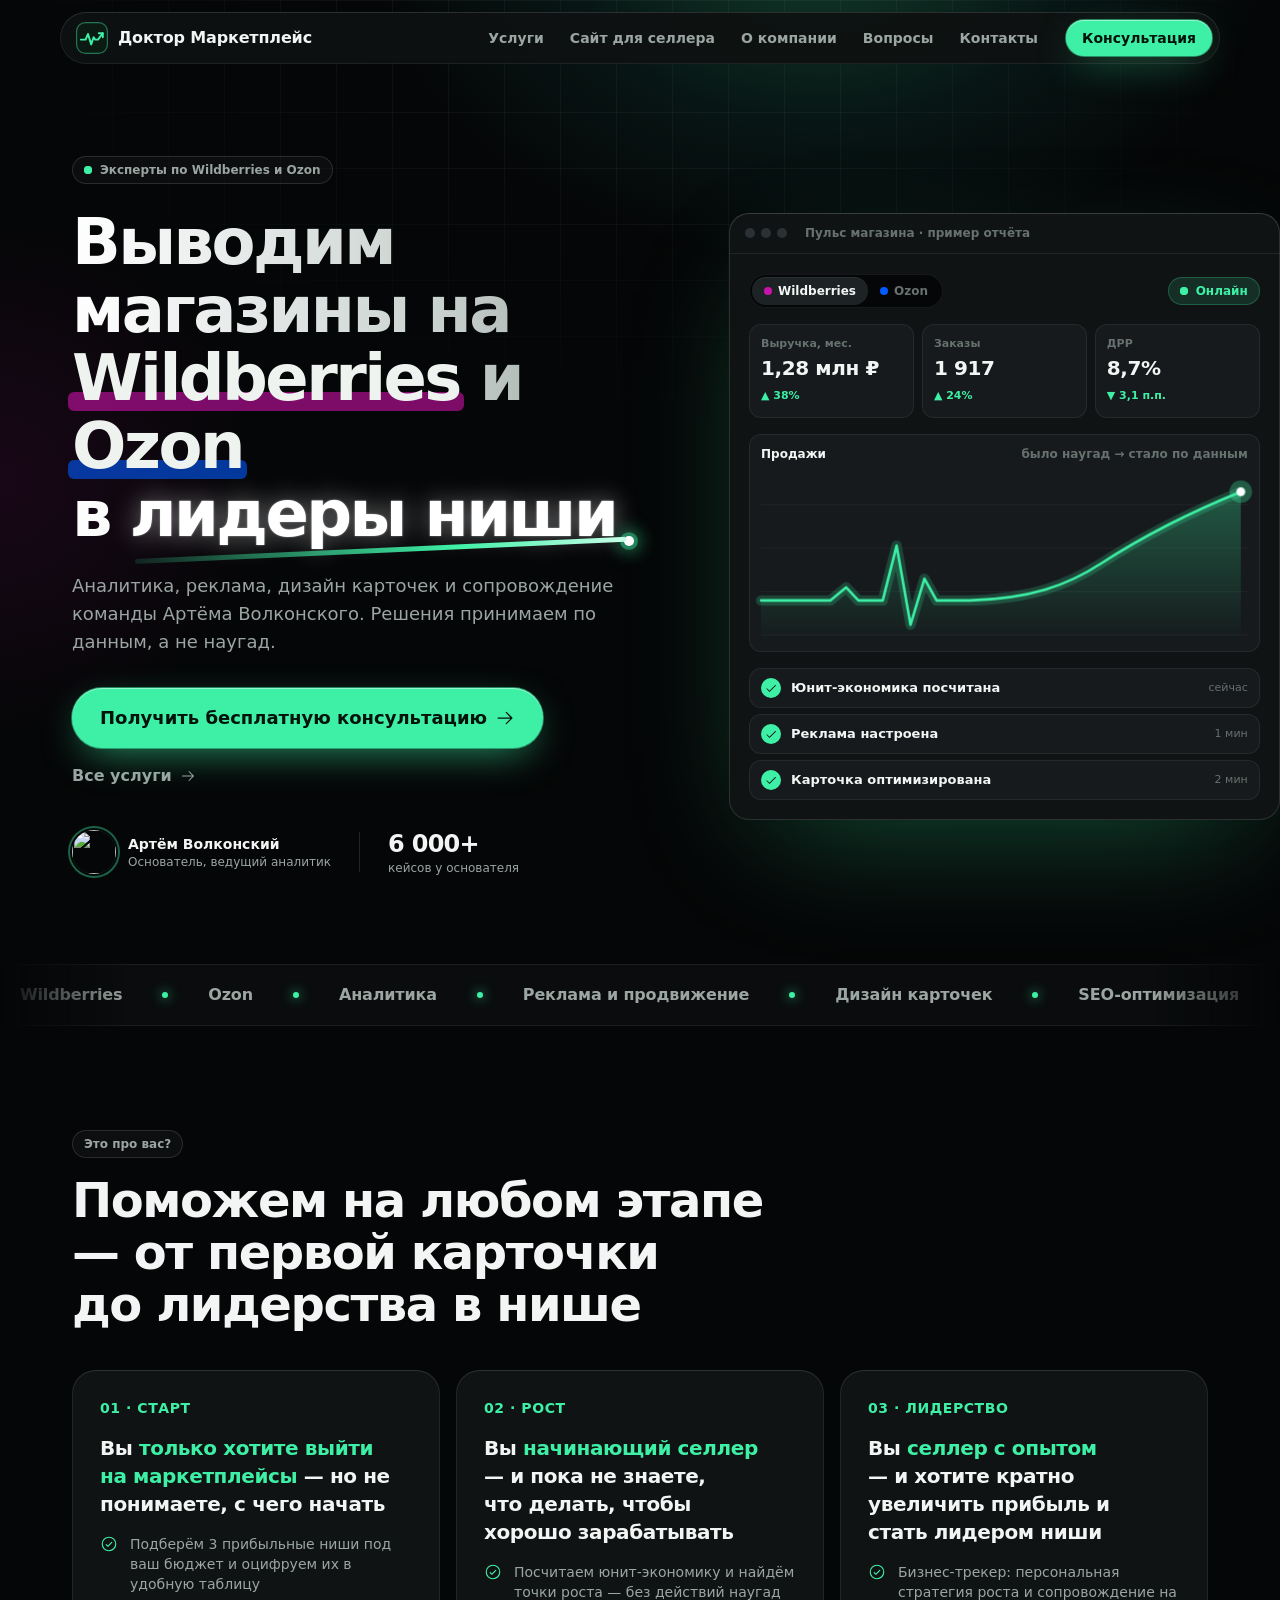
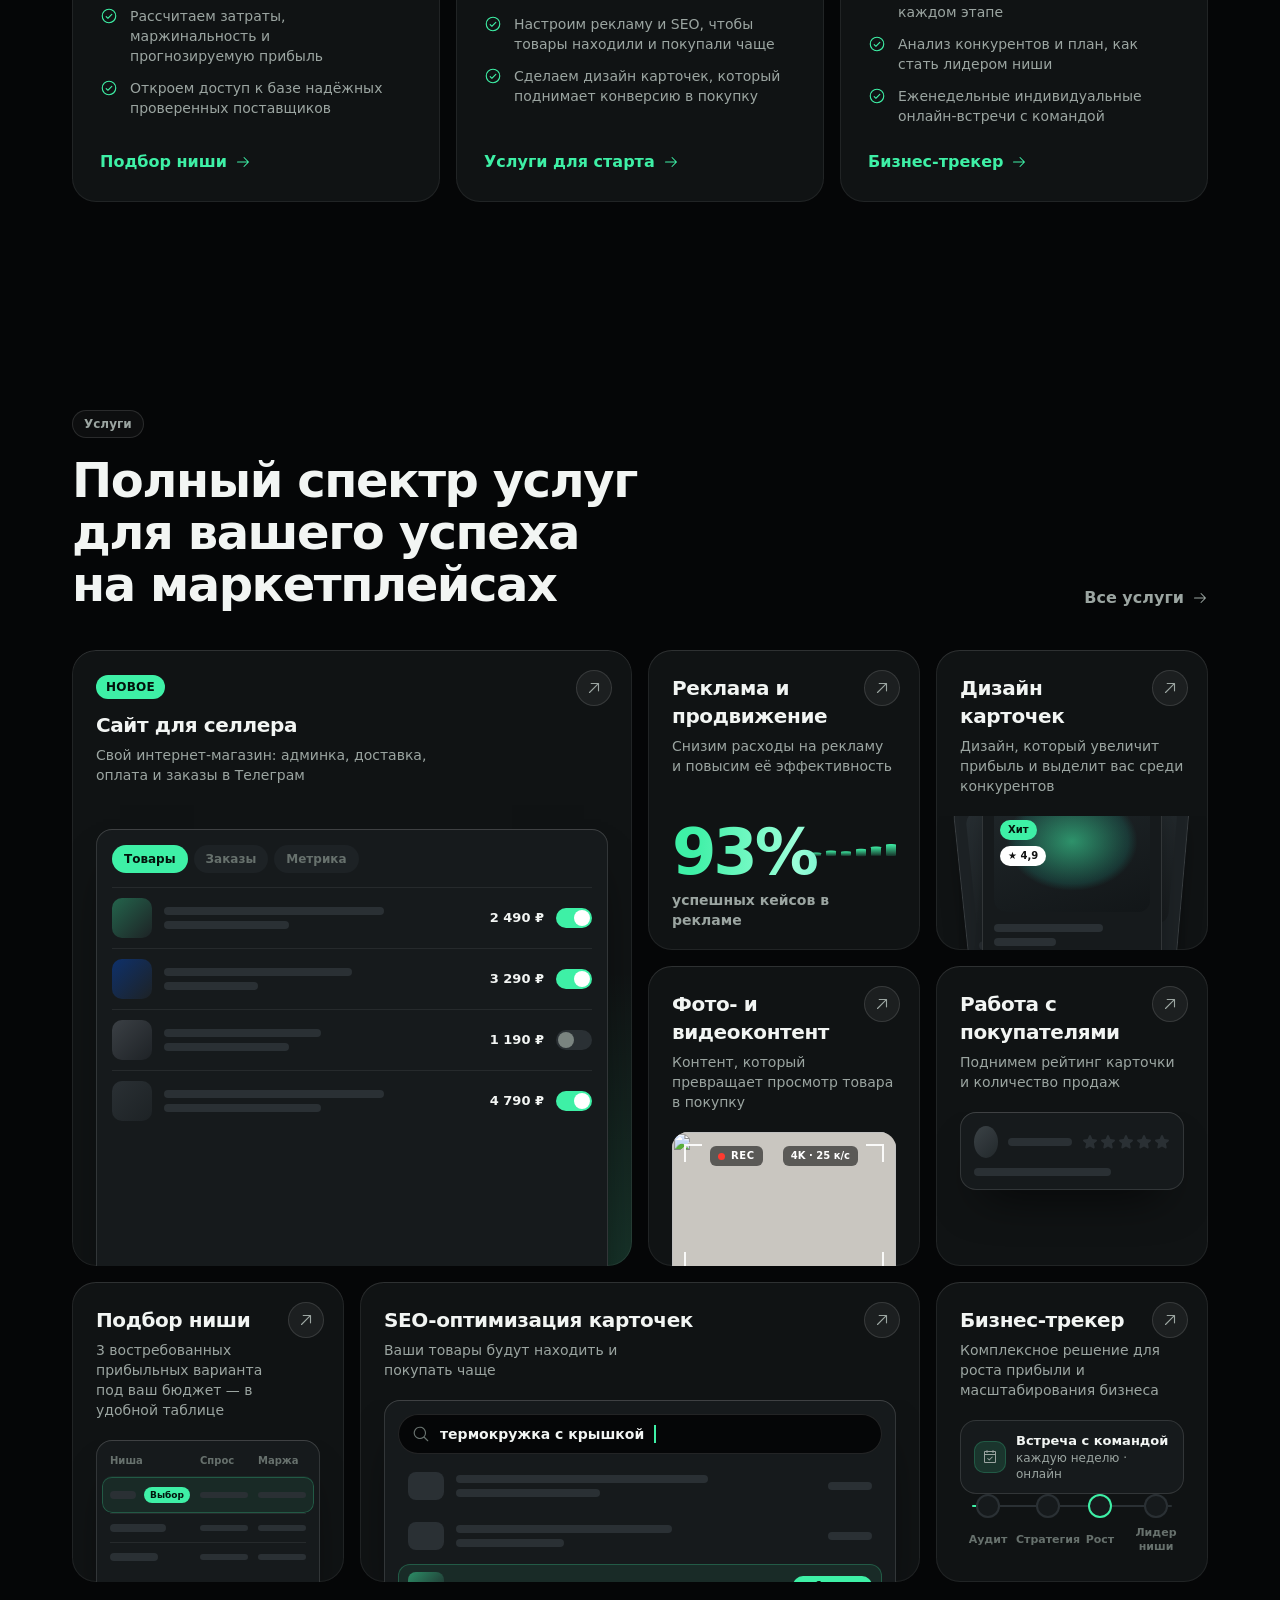
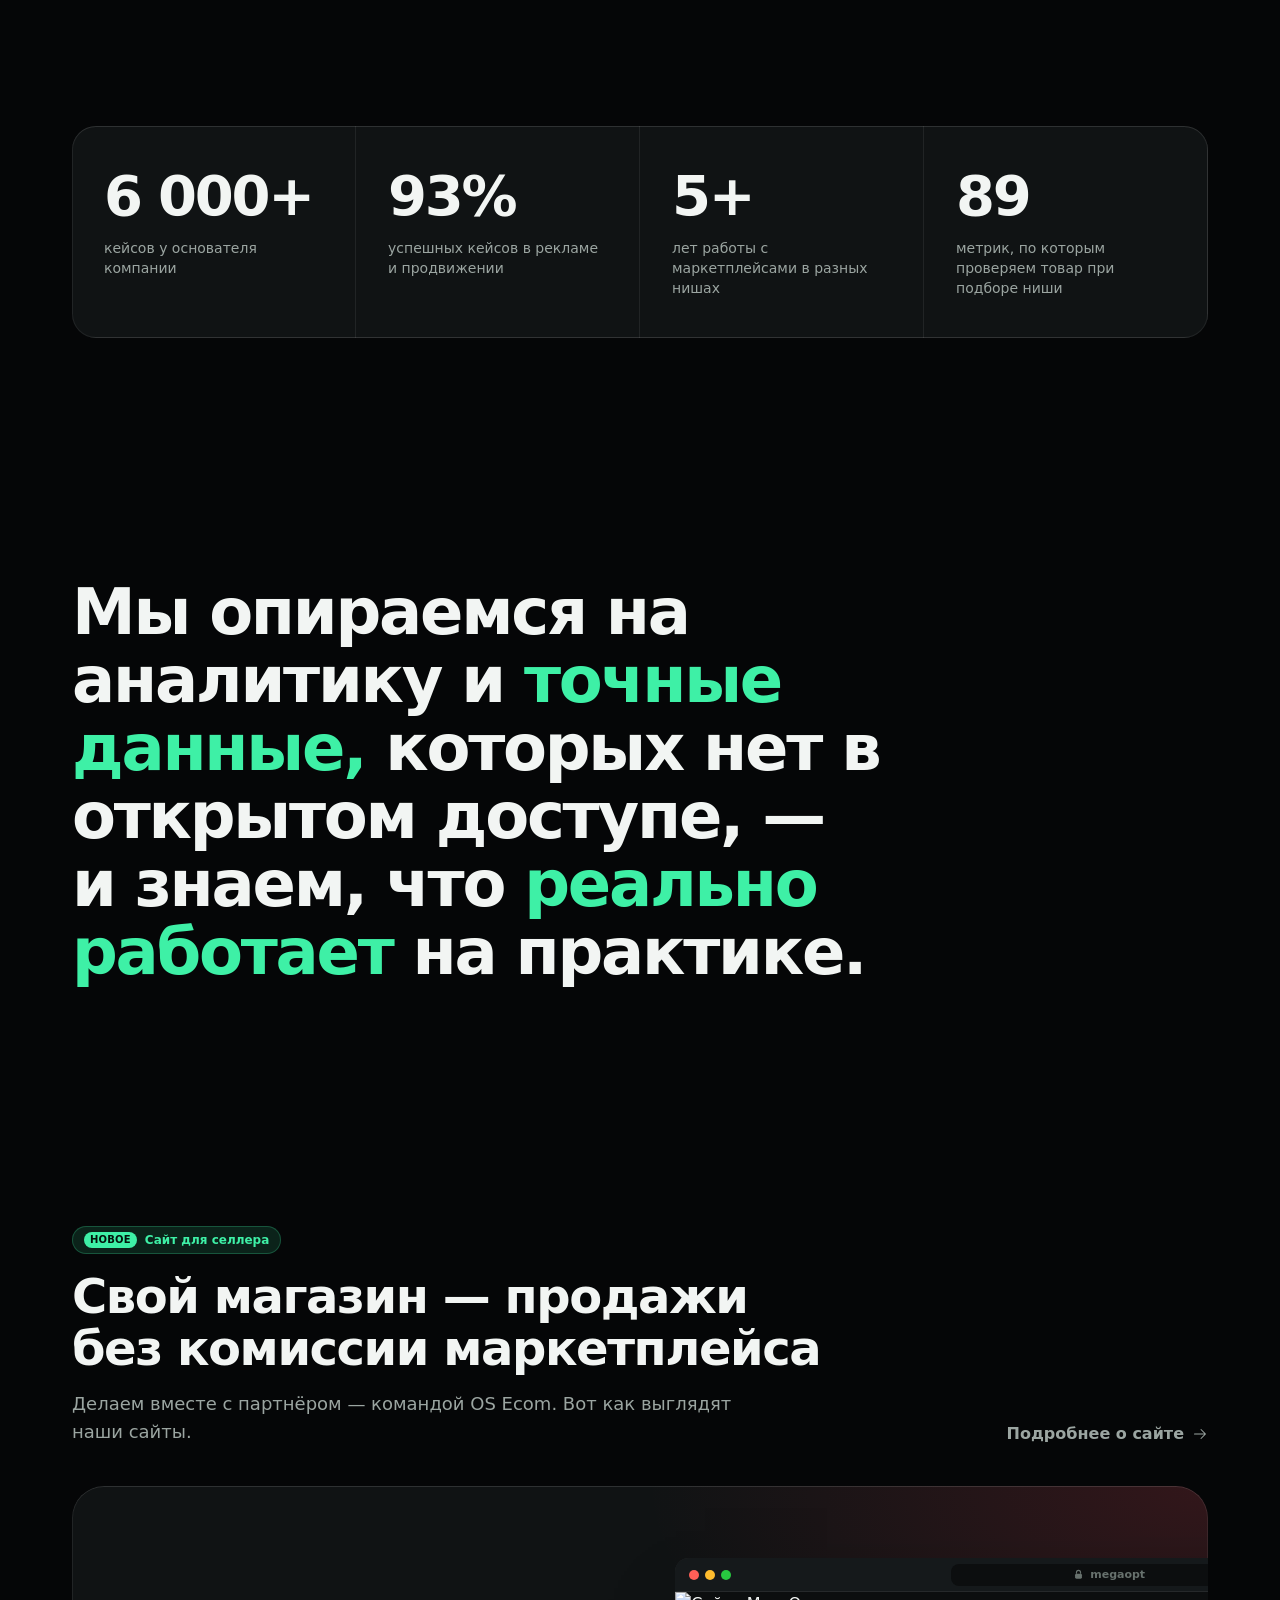
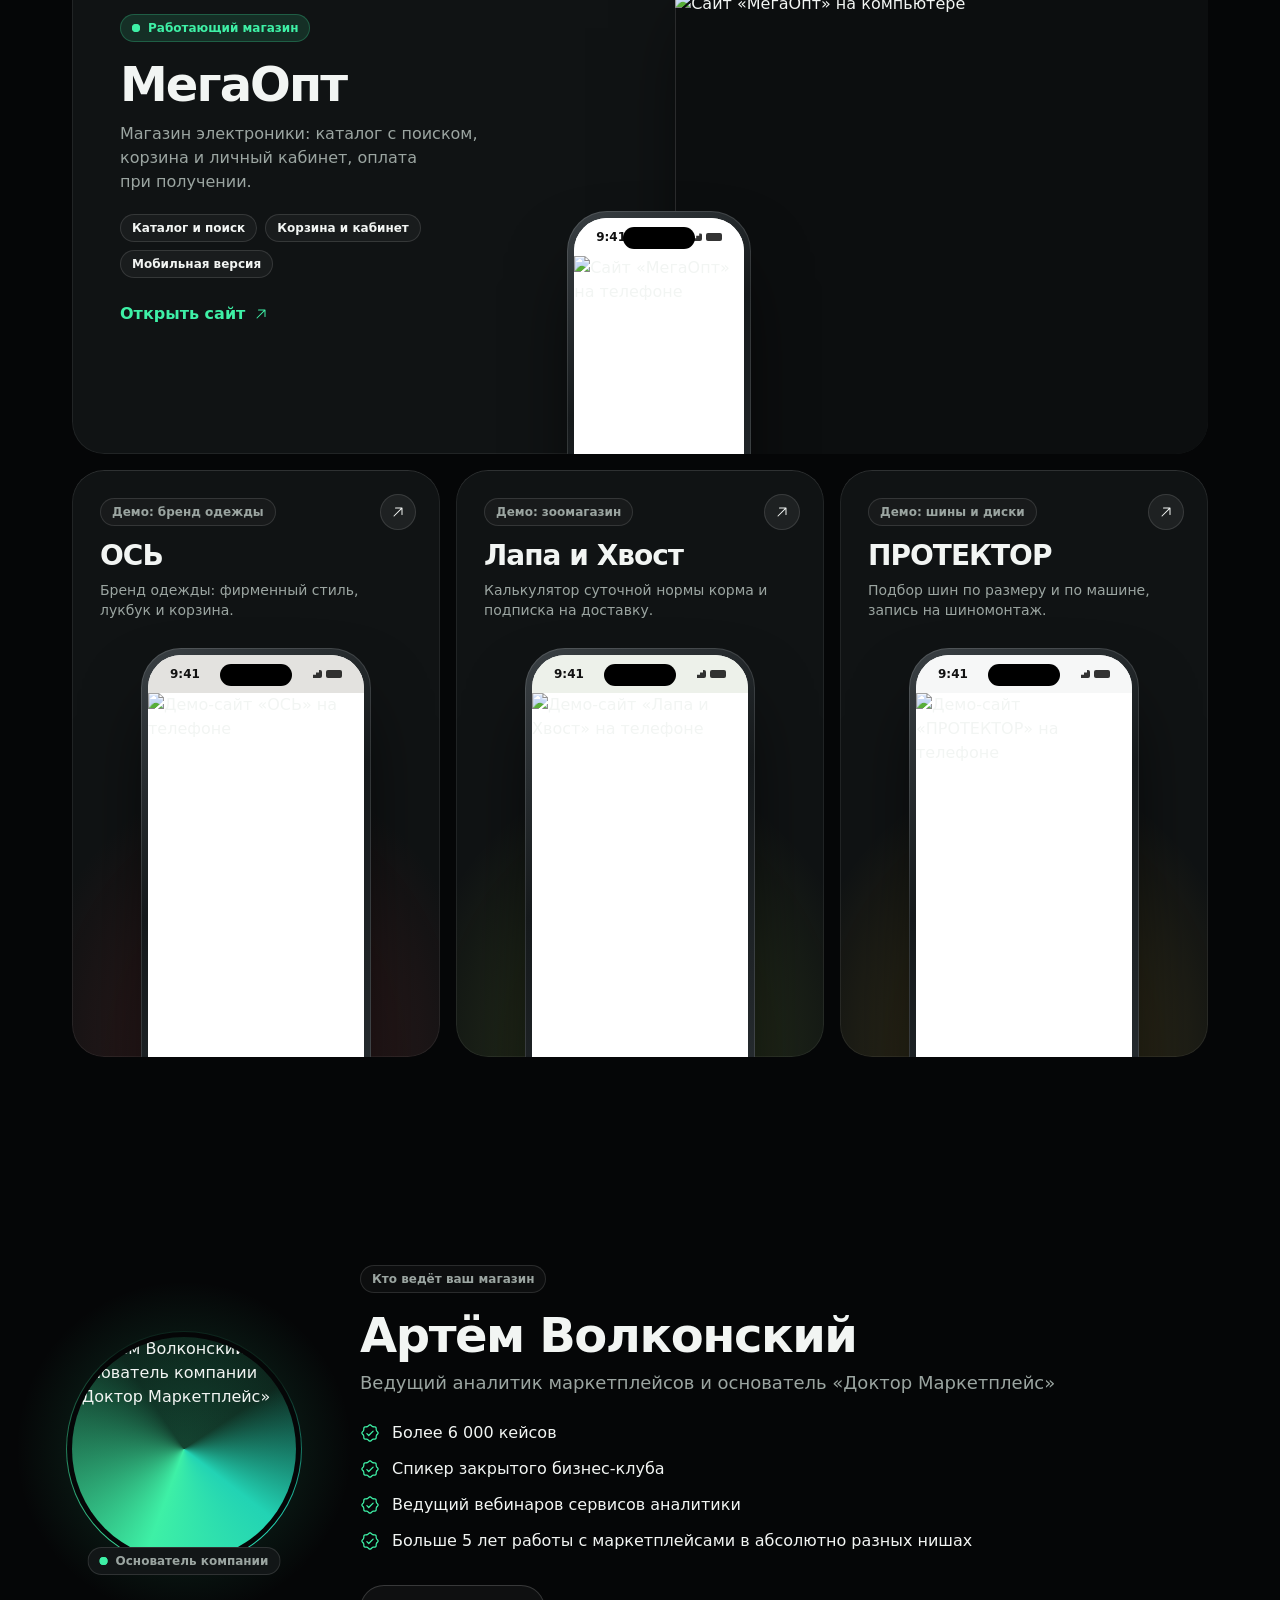
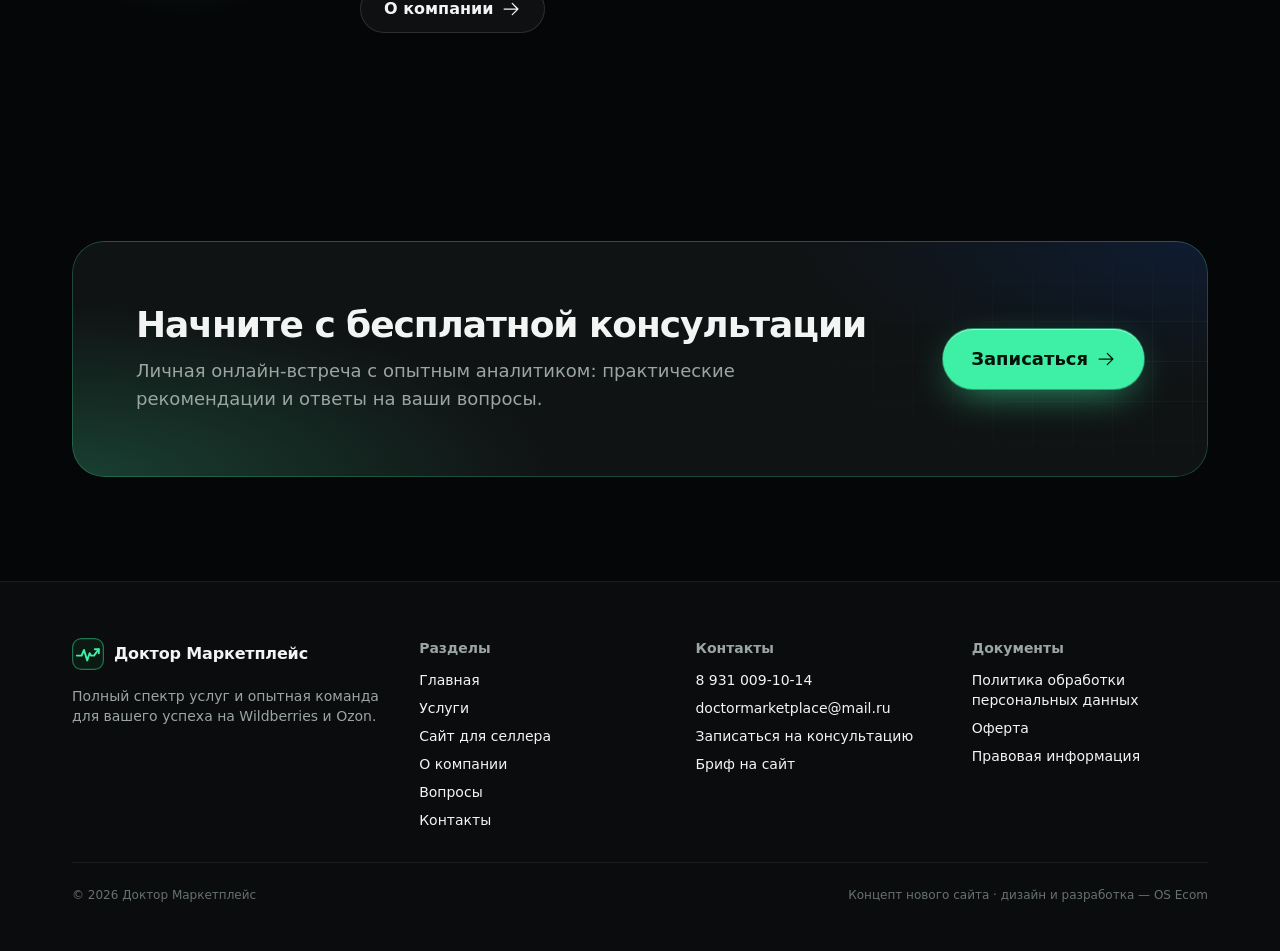
==== commit badc8a3a: "«лидеры ниши» ярко-белые со свечением и растущей мятной линией с точкой Co-Authored-By: Claude Opus " ====
--- a/index.html
+++ b/index.html
@@ -17,7 +17,7 @@
 <link rel="preload" href="/doctor-marketplace/fonts/manrope-cyrillic.woff2" as="font" type="font/woff2" crossorigin>
 <link rel="preload" href="/doctor-marketplace/fonts/manrope-latin.woff2" as="font" type="font/woff2" crossorigin>
 <script>document.documentElement.className='js'</script>
-<style>@font-face{font-family:'Manrope';font-style:normal;font-weight:400 700;font-display:swap;src:url(/doctor-marketplace/fonts/manrope-cyrillic-ext.woff2) format('woff2');unicode-range:U+0460-052F,U+1C80-1C8A,U+20B4,U+2DE0-2DFF,U+A640-A69F,U+FE2E-FE2F}@font-face{font-family:'Manrope';font-style:normal;font-weight:400 700;font-display:swap;src:url(/doctor-marketplace/fonts/manrope-cyrillic.woff2) format('woff2');unicode-range:U+0301,U+0400-045F,U+0490-0491,U+04B0-04B1,U+2116}@font-face{font-family:'Manrope';font-style:normal;font-weight:400 700;font-display:swap;src:url(/doctor-marketplace/fonts/manrope-latin-ext.woff2) format('woff2');unicode-range:U+0100-02BA,U+02BD-02C5,U+02C7-02CC,U+02CE-02D7,U+02DD-02FF,U+0304,U+0308,U+0329,U+1D00-1DBF,U+1E00-1E9F,U+1EF2-1EFF,U+2020,U+20A0-20AB,U+20AD-20C4,U+2113,U+2C60-2C7F,U+A720-A7FF}@font-face{font-family:'Manrope';font-style:normal;font-weight:400 700;font-display:swap;src:url(/doctor-marketplace/fonts/manrope-latin.woff2) format('woff2');unicode-range:U+0000-00FF,U+0131,U+0152-0153,U+02BB-02BC,U+02C6,U+02DA,U+02DC,U+0304,U+0308,U+0329,U+2000-206F,U+20AC,U+2122,U+2191,U+2193,U+2212,U+2215,U+FEFF,U+FFFD}:root{--bg:#050607;--s0:#0A0C0D;--s1:#101314;--s2:#161A1C;--s3:#1D2225;--s4:#2A3034;--line:rgba(255,255,255,.07);--line2:rgba(255,255,255,.12);--hi:rgba(255,255,255,.06);--text:#F2F5F3;--muted:#9BA5A1;--dim:#67716D;--accent:#3EF0A6;--accent2:#22D3B4;--ink:#03130C;--a08:rgba(62,240,166,.08);--a12:rgba(62,240,166,.12);--a24:rgba(62,240,166,.24);--a40:rgba(62,240,166,.4);--wb:#CB11AB;--ozon:#005BFF;--tg:#2AABEE;--danger:#FF6B6B;--gold:#FFC53D;--ease:cubic-bezier(.22,1,.36,1);--sine:cubic-bezier(.45,0,.55,1);--r2:8px;--r3:12px;--r4:16px;--r5:24px;--r6:32px;--rf:9999px;--gut:16px;color-scheme:dark}@media (min-width:768px){:root{--gut:24px}}@media (min-width:1100px){:root{--gut:32px}}*,*::before,*::after{box-sizing:border-box}html{-webkit-text-size-adjust:100%;scroll-padding-top:96px;overflow-x:clip}body{margin:0;background:var(--bg);color:var(--text);font-family:'Manrope',system-ui,-apple-system,'Segoe UI',sans-serif;font-size:16px;line-height:24px;-webkit-font-smoothing:antialiased;overflow-x:clip}img{max-width:100%;display:block;height:auto}a{color:inherit;text-decoration:none}button{font:inherit;color:inherit;background:none;border:0;padding:0;cursor:pointer}input,textarea,select{font:inherit;color:inherit}:focus-visible{outline:2px solid var(--accent);outline-offset:3px}[tabindex="-1"]:focus{outline:none}[hidden]{display:none!important}.i{width:1em;height:1em;flex-shrink:0}.flip .i,.flip.i{transform:rotate(180deg)}.skip{position:absolute;left:16px;top:-64px;z-index:100;padding:8px 16px;border-radius:var(--rf);background:var(--accent);color:var(--ink);font-weight:600}.skip:focus{top:16px}.wrap{max-width:1200px;margin:0 auto;padding-left:max(var(--gut),env(safe-area-inset-left,0px));padding-right:max(var(--gut),env(safe-area-inset-right,0px))}.sec{position:relative;padding-block:64px}@media (min-width:1100px){.sec{padding-block:104px}}.visually-hidden{position:absolute!important;width:1px;height:1px;overflow:hidden;clip:rect(0 0 0 0);white-space:nowrap}h1,h2,h3,h4,p{margin:0}.display,.heading-1,.heading-2,.heading-3,.heading-4,.heading-5,.heading-6{font-weight:700;text-wrap:balance;letter-spacing:-.03em}.display{font-size:40px;line-height:44px;letter-spacing:-.04em}.heading-1{font-size:36px;line-height:40px}.heading-2{font-size:30px;line-height:36px}.heading-3,.heading-4{font-size:24px;line-height:32px}.heading-5,.heading-6{font-size:20px;line-height:28px;letter-spacing:-.02em}@media (min-width:768px){.display{font-size:60px;line-height:60px}.heading-1{font-size:48px;line-height:48px}.heading-2{font-size:40px;line-height:44px}.heading-3,.heading-4{font-size:30px;line-height:36px}.heading-5{font-size:24px;line-height:32px}}@media (min-width:1100px){.display{font-size:64px;line-height:68px}.heading-1{font-size:60px;line-height:60px}.heading-2{font-size:48px;line-height:52px}.heading-3{font-size:36px;line-height:40px}}.title-2{font-size:18px;line-height:28px;font-weight:500}.title-3{font-size:16px;line-height:24px;font-weight:600}.body-6{font-size:14px;line-height:20px}.caption-4{font-size:12px;line-height:16px;font-weight:500}p,li{text-wrap:pretty}.muted{color:var(--muted)}.br-d{display:none}@media (min-width:768px){.br-d{display:inline}}.grad{background:linear-gradient(90deg,#FFFFFF 0%,#C9D2CE 60%,#8E9893 100%);-webkit-background-clip:text;background-clip:text;color:transparent}.glow-text{background:linear-gradient(92deg,var(--accent) 10%,#9BFFD9 55%,var(--accent2) 100%);-webkit-background-clip:text;background-clip:text;color:transparent}.lead{color:var(--muted);font-size:18px;line-height:28px;font-weight:500}.btn{position:relative;display:inline-flex;align-items:center;justify-content:center;gap:8px;border-radius:var(--rf);padding:12px 24px;font-size:16px;line-height:24px;font-weight:700;text-align:center;overflow:hidden;isolation:isolate;transition:transform .3s var(--ease),background-color .3s var(--ease),box-shadow .3s var(--ease)}.btn .i{font-size:20px}.btn-lg{padding:16px 28px;font-size:18px;line-height:28px}.btn-sm{padding:8px 16px;font-size:14px;line-height:20px}.btn-primary{background:var(--accent);color:var(--ink);box-shadow:0 0 0 1px rgba(62,240,166,.5),0 12px 40px -12px rgba(62,240,166,.7),inset 0 1px 0 rgba(255,255,255,.45)}.btn-primary:hover{box-shadow:0 0 0 1px rgba(62,240,166,.8),0 16px 56px -12px rgba(62,240,166,.85),inset 0 1px 0 rgba(255,255,255,.45)}.btn-primary>*{position:relative}.btn-shine::after{content:"";position:absolute;top:0;bottom:0;left:-30%;width:40%;background:linear-gradient(105deg,transparent,rgba(255,255,255,.65),transparent);transform:translateX(-160%) skewX(-14deg);animation:shine 4.6s var(--ease) 1s infinite;z-index:-1;pointer-events:none}@keyframes shine{0%,62%{transform:translateX(-160%) skewX(-14deg)}100%{transform:translateX(420%) skewX(-14deg)}}.btn-ghost{background:rgba(255,255,255,.04);color:var(--text);box-shadow:inset 0 0 0 1px var(--line2),inset 0 1px 0 var(--hi)}.btn-ghost:hover{background:rgba(255,255,255,.08)}.btn:active{transform:scale(.98)}.link-arrow{display:inline-flex;align-items:center;gap:8px;color:var(--muted);font-weight:700;transition:color .3s var(--ease)}.link-arrow:hover{color:var(--text)}.link-arrow .i{transition:transform .3s var(--ease)}.link-arrow:hover .i{transform:translateX(3px)}.link-acc,.link-acc:hover{color:var(--accent)}.chip{display:inline-flex;align-items:center;gap:8px;padding:6px 12px;border-radius:var(--rf);background:rgba(255,255,255,.03);box-shadow:inset 0 0 0 1px var(--line2);font-size:12px;line-height:16px;font-weight:700;color:var(--muted)}.chip .i{font-size:14px}.chip-accent{color:var(--accent);background:var(--a12);box-shadow:inset 0 0 0 1px var(--a24)}.dot{position:relative;display:inline-block;width:8px;height:8px;border-radius:50%;background:var(--accent);flex-shrink:0}.dot::after{content:"";position:absolute;inset:0;border-radius:50%;background:inherit;animation:ping 2.4s var(--ease) infinite}@keyframes ping{0%{transform:scale(1);opacity:.6}80%,100%{transform:scale(2.8);opacity:0}}.dot-wb{background:var(--wb)}.dot-ozon{background:var(--ozon)}.dot-wb::after,.dot-ozon::after,.dot-still::after{display:none}.badge-new{position:relative;overflow:hidden;display:inline-flex;align-items:center;gap:6px;padding:4px 10px;border-radius:var(--rf);background:var(--accent);color:var(--ink);font-size:12px;line-height:16px;font-weight:800;letter-spacing:.02em}.badge-new::after{content:"";position:absolute;top:0;bottom:0;width:40%;background:linear-gradient(105deg,transparent,rgba(255,255,255,.7),transparent);animation:shine 3.8s var(--ease) .6s infinite;transform:translateX(-160%) skewX(-14deg)}.nav{position:fixed;z-index:50;top:calc(12px + env(safe-area-inset-top,0px));left:50%;transform:translateX(-50%);width:min(1160px,calc(100% - 24px));display:flex;align-items:center;gap:8px;padding:8px 8px 8px 16px;border-radius:var(--rf);background:rgba(14,17,18,.94);box-shadow:inset 0 0 0 1px var(--line),inset 0 1px 0 var(--hi);transition:box-shadow .3s var(--ease);view-transition-name:nav}.nav.scrolled{box-shadow:inset 0 0 0 1px var(--line2),inset 0 1px 0 var(--hi),0 16px 40px -16px rgba(0,0,0,.95)}.logo{display:flex;align-items:center;gap:10px;font-weight:700;font-size:16px;line-height:24px;white-space:nowrap;letter-spacing:-.01em}.logo svg{width:32px;height:32px;flex-shrink:0}.nav-links{display:none;gap:2px;margin-left:auto}.nav-links a{padding:8px 12px;border-radius:var(--rf);color:var(--muted);font-size:14px;line-height:20px;font-weight:600;transition:color .3s var(--ease),background-color .3s var(--ease)}.nav-links a:hover{color:var(--text);background:rgba(255,255,255,.05)}.nav-links a[aria-current="page"]{color:var(--accent);background:var(--a12)}.nav .nav-cta{margin-left:auto}.nav-back{margin-left:auto;white-space:nowrap;flex-shrink:0}@media (max-width:419px){.nav-back{padding:0;width:40px;height:40px}.nav-back-t{display:none}}.menu-btn{width:40px;height:40px;border-radius:var(--rf);display:grid;place-items:center;background:rgba(255,255,255,.06);flex-shrink:0}.menu-btn span{display:block;width:16px;height:2px;border-radius:2px;background:var(--text);transition:transform .4s var(--ease);grid-area:1/1}.menu-btn span:first-child{transform:translateY(-4px)}.menu-btn span:last-child{transform:translateY(4px)}.menu-open .menu-btn span:first-child{transform:rotate(45deg)}.menu-open .menu-btn span:last-child{transform:rotate(-45deg)}@media (min-width:1024px){.nav-links{display:flex}.nav .nav-cta{margin-left:8px}.menu-btn{display:none}}@media (max-width:420px){.nav .nav-cta{display:none}.menu-btn{margin-left:auto}}.mobile-menu{position:fixed;inset:0;z-index:45;display:flex;flex-direction:column;justify-content:center;gap:4px;padding:96px max(24px,env(safe-area-inset-left,0px)) 48px;background:rgba(5,6,7,.98);opacity:0;visibility:hidden;transition:opacity .3s var(--ease),visibility 0s linear .3s}.menu-open .mobile-menu{opacity:1;visibility:visible;transition:opacity .3s var(--ease),visibility 0s}.mobile-menu a{font-size:32px;line-height:40px;font-weight:700;letter-spacing:-.03em;padding:6px 0;opacity:0;transform:translateY(16px);transition:opacity .4s var(--ease),transform .4s var(--ease)}.mobile-menu a[aria-current="page"]{color:var(--accent)}.menu-open .mobile-menu a{opacity:1;transform:none}.menu-open .mobile-menu a:nth-child(2){transition-delay:50ms}.menu-open .mobile-menu a:nth-child(3){transition-delay:100ms}.menu-open .mobile-menu a:nth-child(4){transition-delay:150ms}.menu-open .mobile-menu a:nth-child(5){transition-delay:200ms}.menu-open .mobile-menu a:nth-child(6){transition-delay:250ms}.mobile-menu .btn{margin-top:24px;font-size:18px;letter-spacing:0}@media (min-width:1024px){.mobile-menu{display:none}}.grid-bg{position:absolute;inset:0;pointer-events:none;background-image:linear-gradient(rgba(255,255,255,.045) 1px,transparent 1px),linear-gradient(90deg,rgba(255,255,255,.045) 1px,transparent 1px);background-size:56px 56px;-webkit-mask-image:radial-gradient(ellipse 70% 60% at 50% 0%,#000 30%,transparent 75%);mask-image:radial-gradient(ellipse 70% 60% at 50% 0%,#000 30%,transparent 75%)}.glow{position:absolute;pointer-events:none;border-radius:50%}.glow-a{width:900px;height:620px;left:50%;top:-360px;transform:translateX(-30%);background:radial-gradient(closest-side,rgba(62,240,166,.22),rgba(34,211,180,.08) 55%,transparent)}.glow-b{width:520px;height:520px;left:-260px;top:220px;background:radial-gradient(closest-side,rgba(203,17,171,.10),transparent)}.glow-c{width:560px;height:560px;right:-280px;top:360px;background:radial-gradient(closest-side,rgba(0,91,255,.12),transparent)}.hero{position:relative;padding-top:120px;padding-bottom:48px;overflow:clip}@media (min-width:1100px){.hero{padding-top:156px;padding-bottom:88px}}.hero-grid{position:relative;display:grid;gap:48px;align-items:center}@media (min-width:1100px){.hero-grid{grid-template-columns:minmax(0,1.12fr) minmax(0,.88fr);gap:48px}}.hero h1{margin-top:24px;max-width:680px}.mark{position:relative;white-space:nowrap}.grad .mark{color:#EEF3F0;-webkit-text-fill-color:#EEF3F0}.mark::after{content:"";position:absolute;left:-4px;right:-4px;bottom:.06em;height:.3em;border-radius:6px;background:var(--mk);opacity:.6;transform-origin:left center;animation:markIn 1s var(--ease) .35s both;z-index:-1}.mark-wb{--mk:var(--wb)}.mark-ozon{--mk:var(--ozon)}.mark-ozon::after{animation-delay:.65s}@keyframes markIn{from{transform:scaleX(0)}to{transform:scaleX(1)}}.hero .lead{margin-top:24px;max-width:560px}.hero-cta{margin-top:32px;display:flex;flex-wrap:wrap;align-items:center;gap:16px 24px}@media (max-width:560px){.hero-cta .btn{width:100%}}.trust{margin-top:40px;display:flex;flex-wrap:wrap;align-items:center;gap:16px 28px}.trust .who-mini{display:flex;align-items:center;gap:12px}.trust img{width:44px;height:44px;border-radius:50%;object-fit:cover;box-shadow:0 0 0 2px var(--bg),0 0 0 4px var(--a40)}.trust b{display:block;font-size:14px;line-height:20px;font-weight:700}.trust span{display:block;font-size:12px;line-height:16px;color:var(--muted)}.trust .num b{font-size:24px;line-height:32px;letter-spacing:-.03em}.trust .sep{width:1px;height:40px;background:var(--line2)}@media (max-width:560px){.trust .sep{display:none}.trust{gap:16px 20px}}.hi-in{animation:fadeUp .8s var(--ease) both;animation-delay:var(--d,0ms)}@keyframes fadeUp{from{opacity:0;transform:translateY(16px)}to{opacity:1;transform:none}}@keyframes fadeIn{to{opacity:1}}.hero-art{position:relative;min-width:0}.dash{position:relative;border-radius:20px;background:var(--s1);box-shadow:inset 0 0 0 1px var(--line2),inset 0 1px 0 var(--hi),0 40px 120px -40px rgba(62,240,166,.35),0 30px 60px -30px rgba(0,0,0,.9);overflow:hidden;animation:riseIn 1s var(--ease) .15s both}@keyframes riseIn{from{opacity:0;transform:translateY(28px) scale(.98)}to{opacity:1;transform:none}}@media (min-width:1100px){.dash{width:calc(100% + 72px)}}.dash-bar{display:flex;align-items:center;gap:6px;padding:12px 16px;border-bottom:1px solid var(--line)}.dash-bar i{width:10px;height:10px;border-radius:50%;background:var(--s4)}.dash-bar .t{margin-left:12px;font-size:12px;line-height:16px;color:var(--dim);font-weight:600}.dash-body{padding:16px;display:grid;gap:12px}@media (min-width:768px){.dash-body{padding:20px;gap:16px}}.dash-top{display:flex;align-items:center;justify-content:space-between;gap:12px}.seg2{display:inline-flex;padding:3px;border-radius:var(--rf);background:var(--bg);box-shadow:inset 0 0 0 1px var(--line)}.seg2 span{display:inline-flex;align-items:center;gap:6px;padding:6px 12px;border-radius:var(--rf);font-size:12px;line-height:16px;font-weight:700;color:var(--dim)}.seg2 .on{background:var(--s3);color:var(--text);box-shadow:inset 0 1px 0 var(--hi)}.kpis{display:grid;grid-template-columns:repeat(3,minmax(0,1fr));gap:8px}.kpi{padding:12px;border-radius:var(--r3);background:var(--s2);box-shadow:inset 0 0 0 1px var(--line)}.kpi span{display:block;font-size:11px;line-height:16px;color:var(--dim);font-weight:600}.kpi b{display:block;margin-top:2px;font-size:16px;line-height:24px;font-weight:700;letter-spacing:-.02em;white-space:nowrap}.kpi em{display:inline-block;margin-top:2px;font-style:normal;font-size:11px;line-height:16px;font-weight:700;color:var(--accent)}@media (min-width:768px){.kpi b{font-size:20px;line-height:28px}}.chart-card{padding:12px 12px 8px;border-radius:var(--r3);background:var(--s2);box-shadow:inset 0 0 0 1px var(--line)}.chart-head{display:flex;align-items:center;justify-content:space-between;font-size:12px;line-height:16px;color:var(--dim);font-weight:600}.chart-head b{color:var(--text);font-weight:700}.chart{display:block;width:100%;height:auto;margin-top:8px;overflow:visible}.chart .grid line{stroke:rgba(255,255,255,.05);stroke-width:1}.chart .glow-l{fill:none;stroke:rgba(62,240,166,.2);stroke-width:12;stroke-linecap:round;stroke-linejoin:round}.chart .line{fill:none;stroke:var(--accent);stroke-width:3;stroke-linecap:round;stroke-linejoin:round}.chart .glow-l,.chart .line{stroke-dasharray:1;stroke-dashoffset:1;animation:draw 2.2s var(--ease) .5s forwards}@keyframes draw{to{stroke-dashoffset:0}}.chart .area{fill:url(#ga);opacity:0;animation:fadeIn 1s var(--ease) 2s forwards}.chart .pt,.chart .halo{opacity:0;animation:fadeIn .4s var(--ease) 2.5s forwards}.chart .pt{fill:#FFFFFF}.chart .halo{fill:rgba(62,240,166,.3)}.chart-foot{display:flex;justify-content:space-between;margin-top:4px;font-size:11px;line-height:16px;color:var(--dim)}.todo{display:grid;gap:6px}.todo div{display:flex;align-items:center;gap:10px;padding:10px 12px;border-radius:var(--r3);background:var(--s2);box-shadow:inset 0 0 0 1px var(--line);font-size:13px;line-height:20px;font-weight:600;opacity:0;animation:fadeUp .6s var(--ease) forwards}.todo div:nth-child(1){animation-delay:1.1s}.todo div:nth-child(2){animation-delay:1.5s}.todo div:nth-child(3){animation-delay:1.9s}.todo .ok{width:20px;height:20px;border-radius:50%;display:grid;place-items:center;background:var(--accent);color:var(--ink);font-size:12px;flex-shrink:0}.todo time{margin-left:auto;font-size:11px;color:var(--dim);font-weight:500}@media (max-width:420px){.todo time{display:none}}.sat{position:absolute;z-index:3;display:flex;align-items:center;gap:10px;padding:10px 14px 10px 10px;border-radius:var(--r4);background:#1A1F21;box-shadow:inset 0 0 0 1px var(--line2),inset 0 1px 0 var(--hi),0 20px 40px -16px rgba(0,0,0,.95);font-size:12px;line-height:16px;white-space:nowrap}.sat b{display:block;font-size:13px;line-height:18px;font-weight:700}.sat span{color:var(--muted)}.sat .ic{width:32px;height:32px;border-radius:10px;display:grid;place-items:center;font-size:18px;flex-shrink:0}.sat-a{right:-6px;top:-26px;animation:satIn .7s var(--ease) 2.4s both,float 6s var(--sine) 3.1s infinite}.sat-b{left:-6px;bottom:-30px;animation:satIn .7s var(--ease) 2.8s both,float 7s var(--sine) 3.5s infinite}@media (max-width:1099px){.sat-a{top:-50px;right:0}.hero-art{margin-top:24px}}@media (min-width:1100px){.sat-a{right:-96px;top:-28px}.sat-b{left:-48px;bottom:-30px}}@keyframes satIn{from{opacity:0;transform:translateY(12px) scale(.96)}to{opacity:1;transform:none}}@keyframes float{0%,100%{transform:translateY(0)}50%{transform:translateY(-8px)}}.ic-tg{background:rgba(42,171,238,.15);color:var(--tg)}.ic-up{background:var(--a12);color:var(--accent)}.ticker{position:relative;border-block:1px solid var(--line);background:var(--s0);overflow:hidden;-webkit-mask-image:linear-gradient(90deg,transparent,#000 10%,#000 90%,transparent);mask-image:linear-gradient(90deg,transparent,#000 10%,#000 90%,transparent)}.ticker-in{display:flex;width:max-content;animation:marquee 48s linear infinite}.ticker ul{display:flex;align-items:center;gap:40px;margin:0;padding:18px 20px;list-style:none;font-size:16px;line-height:24px;font-weight:700;letter-spacing:-.01em;color:var(--muted);white-space:nowrap}.ticker li{display:flex;align-items:center;gap:40px}.ticker li::after{content:"";width:6px;height:6px;border-radius:50%;background:var(--accent);box-shadow:0 0 12px var(--accent)}@keyframes marquee{to{transform:translateX(-50%)}}.sec-head{max-width:760px}.sec-head .heading-2{margin-top:16px}.sec-head p{margin-top:16px;color:var(--muted);font-size:18px;line-height:28px;font-weight:500}.sec-head-row{display:flex;flex-wrap:wrap;align-items:flex-end;justify-content:space-between;gap:16px 32px}.card{position:relative;padding:24px;border-radius:var(--r5);background:var(--s1);box-shadow:inset 0 0 0 1px var(--line),inset 0 1px 0 var(--hi)}.ic{width:48px;height:48px;border-radius:var(--r3);display:grid;place-items:center;background:var(--a12);color:var(--accent);font-size:24px;box-shadow:inset 0 0 0 1px rgba(62,240,166,.2);flex-shrink:0}.checks{list-style:none;margin:0;padding:0;display:grid;gap:12px}.checks li{display:flex;gap:12px;align-items:flex-start;color:var(--muted)}.checks li .i{color:var(--accent);font-size:20px;margin-top:2px}.who{margin-top:40px;display:grid;gap:16px}@media (min-width:900px){.who{grid-template-columns:repeat(3,minmax(0,1fr))}}.who .card{display:flex;flex-direction:column;gap:16px;padding:28px;transition:transform .3s var(--ease),box-shadow .3s var(--ease)}.who .card:hover{transform:translateY(-4px);box-shadow:inset 0 0 0 1px var(--a24),inset 0 1px 0 var(--hi),0 24px 60px -30px rgba(62,240,166,.35)}.who .n{font-size:14px;line-height:20px;font-weight:800;color:var(--accent);letter-spacing:.04em}.who .heading-6 em{font-style:normal;color:var(--accent)}.who .checks{font-size:14px;line-height:20px}.who .checks .i{font-size:18px;margin-top:1px}.who .link-arrow{margin-top:auto;padding-top:8px}.bento{margin-top:40px;display:grid;gap:16px}@media (min-width:700px){.bento{grid-template-columns:repeat(2,minmax(0,1fr))}}@media (min-width:1100px){.bento{grid-template-columns:repeat(4,minmax(0,1fr));grid-auto-rows:300px}}.tile{position:relative;display:flex;flex-direction:column;min-height:300px;border-radius:var(--r5);background:var(--s1);box-shadow:inset 0 0 0 1px var(--line),inset 0 1px 0 var(--hi);overflow:hidden;transition:transform .35s var(--ease),box-shadow .35s var(--ease)}.tile:hover{transform:translateY(-4px);box-shadow:inset 0 0 0 1px var(--a24),inset 0 1px 0 var(--hi),0 28px 70px -36px rgba(62,240,166,.4)}.tile-copy{position:relative;z-index:2;padding:24px 24px 0}.tile h3{font-size:20px;line-height:28px;font-weight:700;letter-spacing:-.02em;padding-right:40px}.tile p{margin-top:6px;color:var(--muted);font-size:14px;line-height:20px;max-width:340px}.tile-go{position:absolute;z-index:3;top:20px;right:20px;width:36px;height:36px;border-radius:50%;display:grid;place-items:center;background:rgba(255,255,255,.05);box-shadow:inset 0 0 0 1px var(--line2);color:var(--muted);font-size:18px;transition:background-color .3s var(--ease),color .3s var(--ease),transform .3s var(--ease)}.tile:hover .tile-go{background:var(--accent);color:var(--ink);transform:rotate(-45deg)}.viz{position:relative;flex:1;min-height:150px;margin-top:20px;overflow:hidden}@media (min-width:1100px){.tile-sait{grid-column:span 2;grid-row:span 2}.tile-seo{grid-column:span 2}}@media (min-width:700px) and (max-width:1099px){.tile-sait,.tile-seo{grid-column:span 2}}@media (max-width:699px){.bento-scroll{grid-auto-flow:column;grid-auto-columns:82%;overflow-x:auto;scroll-snap-type:x mandatory;margin-inline:calc(-1 * var(--gut));padding:4px var(--gut) 12px;scrollbar-width:none;gap:12px}.bento-scroll::-webkit-scrollbar{display:none}.bento-scroll .tile{scroll-snap-align:start;min-height:360px}}.swipe-hint{display:none;margin-top:8px;font-size:12px;line-height:16px;color:var(--dim);align-items:center;gap:6px}@media (max-width:699px){.swipe-hint{display:flex}}.bar{display:block;height:8px;border-radius:4px;background:var(--s4)}.bar.w40{width:40%}.bar.w50{width:50%}.bar.w60{width:60%}.bar.w70{width:70%}.bar.w30{width:30%}.ui{position:absolute;border-radius:16px;background:var(--s2);box-shadow:inset 0 0 0 1px var(--line2),inset 0 1px 0 var(--hi),0 24px 48px -24px rgba(0,0,0,.9)}.tile-sait{background:radial-gradient(120% 80% at 100% 100%,rgba(62,240,166,.14),transparent 60%),var(--s1)}.tile-sait .badge-new{margin-bottom:12px}.v-admin{left:24px;right:24px;top:8px;bottom:-40px;padding:16px}@media (min-width:1100px){.v-admin{top:24px}}.v-admin .tabs{display:flex;gap:6px;margin-bottom:14px}.v-admin .tabs span{padding:6px 12px;border-radius:var(--rf);font-size:12px;line-height:16px;font-weight:700;color:var(--dim);background:var(--s3)}.v-admin .tabs .on{color:var(--ink);background:var(--accent)}.v-row{display:grid;grid-template-columns:40px minmax(0,1fr) auto 36px;align-items:center;gap:12px;padding:10px 0;border-top:1px solid var(--line)}.v-row .th{width:40px;height:40px;border-radius:10px;background:linear-gradient(135deg,#2A3034,#1D2225)}.v-row .th.c1{background:linear-gradient(135deg,#3B4045,#1E2226)}.v-row .th.c2{background:linear-gradient(135deg,rgba(62,240,166,.35),#1D2225)}.v-row .th.c3{background:linear-gradient(135deg,rgba(0,91,255,.35),#1D2225)}.v-row .nm{display:grid;gap:6px}.v-row .pr{font-size:13px;line-height:20px;font-weight:700;white-space:nowrap}.tg{width:36px;height:20px;border-radius:10px;background:var(--s4);position:relative}.tg::after{content:"";position:absolute;top:2px;left:2px;width:16px;height:16px;border-radius:50%;background:#7A8480}.tg.on{background:var(--accent)}.tg.on::after{left:18px;background:#FFFFFF}.v-toast{position:absolute;z-index:2;right:16px;bottom:24px;left:auto;display:flex;align-items:center;gap:10px;padding:12px 16px 12px 12px;border-radius:16px;background:#1C2224;box-shadow:inset 0 0 0 1px var(--line2),inset 0 1px 0 var(--hi),0 24px 48px -16px rgba(0,0,0,.95);font-size:12px;line-height:16px;white-space:nowrap;opacity:0;transform:translateY(16px)}.v-toast b{display:block;font-size:13px;line-height:18px}.v-toast span{color:var(--muted)}.in .v-toast{animation:satIn .6s var(--ease) .5s forwards,float 6.5s var(--sine) 1.4s infinite}@media (min-width:1100px){.v-toast{right:40px;bottom:48px}}.v-stat{position:absolute;left:24px;right:24px;bottom:20px}.v-stat b{display:block;font-size:64px;line-height:64px;font-weight:800;letter-spacing:-.05em}.v-stat span{display:block;margin-top:6px;color:var(--muted);font-size:14px;line-height:20px;font-weight:600}.v-bars{position:absolute;right:24px;top:0;display:flex;align-items:flex-end;gap:5px;height:60px}.v-bars i{width:10px;border-radius:4px 4px 2px 2px;background:linear-gradient(180deg,var(--accent),rgba(62,240,166,.15));transform-origin:bottom;transform:scaleY(.2);transition:transform .9s var(--ease)}.in .v-bars i{transform:none}.v-bars i:nth-child(1){height:30%;transition-delay:.1s}.v-bars i:nth-child(2){height:45%;transition-delay:.18s}.v-bars i:nth-child(3){height:40%;transition-delay:.26s}.v-bars i:nth-child(4){height:62%;transition-delay:.34s}.v-bars i:nth-child(5){height:78%;transition-delay:.42s}.v-bars i:nth-child(6){height:100%;transition-delay:.5s}.v-cards{position:absolute;left:50%;bottom:-36px;width:180px;height:220px;margin-left:-90px}.v-cards .c{position:absolute;inset:0;border-radius:18px;background:var(--s2);box-shadow:inset 0 0 0 1px var(--line2),0 16px 32px -16px rgba(0,0,0,.9);padding:12px;transition:transform .8s var(--ease)}.v-cards .c1{transform:rotate(-6deg) translate(-20px,8px);background:var(--s3)}.v-cards .c2{transform:rotate(5deg) translate(20px,4px);background:var(--s3)}.in .v-cards .c1{transform:rotate(-11deg) translate(-40px,14px)}.in .v-cards .c2{transform:rotate(10deg) translate(40px,8px)}.v-cards .img{height:118px;border-radius:12px;background:radial-gradient(60% 60% at 50% 40%,rgba(62,240,166,.55),rgba(34,211,180,.15) 60%,transparent 70%),linear-gradient(160deg,#20272A,#121618)}.v-cards .c1 .img,.v-cards .c2 .img{background:linear-gradient(160deg,#272E32,#181C1E)}.v-cards .ln{display:grid;gap:6px;margin-top:12px}.v-cards .tags{position:absolute;top:18px;left:18px;display:flex;flex-direction:column;align-items:flex-start;gap:6px}.v-cards .tags span{padding:3px 8px;border-radius:var(--rf);font-size:10px;line-height:14px;font-weight:800;background:var(--accent);color:var(--ink)}.v-cards .tags span+span{background:#FFFFFF;color:#111}.v-cam{position:absolute;left:24px;right:24px;top:0;bottom:-30px;border-radius:16px;overflow:hidden;background:#C9C6C0}.v-cam img{width:100%;height:100%;object-fit:cover;object-position:50% 4%}.v-cam .br{position:absolute;width:18px;height:18px;border-color:#FFFFFF;border-style:solid;opacity:.9}.v-cam .tl{top:12px;left:12px;border-width:2px 0 0 2px}.v-cam .tr{top:12px;right:12px;border-width:2px 2px 0 0}.v-cam .bl{bottom:42px;left:12px;border-width:0 0 2px 2px}.v-cam .brr{bottom:42px;right:12px;border-width:0 2px 2px 0}.v-cam .rec{position:absolute;top:14px;left:38px;display:flex;align-items:center;gap:6px;padding:3px 8px;border-radius:6px;background:rgba(0,0,0,.55);color:#FFFFFF;font-size:10px;line-height:14px;font-weight:800;letter-spacing:.06em}.v-cam .rec i{width:7px;height:7px;border-radius:50%;background:#FF3B30;animation:blink 1.2s steps(2,end) infinite}@keyframes blink{50%{opacity:.15}}.v-cam .meta{position:absolute;top:14px;right:38px;padding:3px 8px;border-radius:6px;background:rgba(0,0,0,.55);color:#FFFFFF;font-size:10px;line-height:14px;font-weight:700}.v-cam .focus{position:absolute;left:50%;top:34%;width:56px;height:56px;margin:-28px 0 0 -28px;border:2px solid #FFD43B;border-radius:6px;opacity:0;transform:scale(1.5)}.in .v-cam .focus{animation:focusIn .6s var(--ease) .4s forwards}@keyframes focusIn{to{opacity:1;transform:none}}.v-rev{left:24px;right:24px;top:0;padding:14px}.v-rev .who2{display:flex;align-items:center;gap:10px}.v-rev .av{width:32px;height:32px;border-radius:50%;background:var(--s4);display:grid;place-items:center;color:var(--muted);font-size:16px}.v-rev .stars{display:flex;gap:2px;margin-left:auto;color:var(--s4);font-size:16px}.v-rev .stars .i{transition:color .3s var(--ease)}.in .v-rev .stars .i{color:var(--gold)}.in .v-rev .stars .i:nth-child(2){transition-delay:.08s}.in .v-rev .stars .i:nth-child(3){transition-delay:.16s}.in .v-rev .stars .i:nth-child(4){transition-delay:.24s}.in .v-rev .stars .i:nth-child(5){transition-delay:.32s}.v-rev .txt{display:grid;gap:6px;margin-top:10px}.v-reply{position:absolute;right:24px;left:48px;top:86px;padding:12px 14px;border-radius:16px 16px 4px 16px;background:var(--a12);box-shadow:inset 0 0 0 1px var(--a24);font-size:13px;line-height:18px;font-weight:600;opacity:0;transform:translateY(12px)}.v-reply small{display:block;margin-bottom:4px;color:var(--accent);font-size:11px;line-height:14px;font-weight:800}.in .v-reply{animation:satIn .6s var(--ease) .6s forwards}.v-niche{left:24px;right:24px;top:0;bottom:-24px;padding:14px}.v-niche .hd{display:grid;grid-template-columns:minmax(0,1fr) 48px 48px;gap:10px;padding-bottom:8px;font-size:10px;line-height:14px;color:var(--dim);font-weight:700}.v-nrow{display:grid;grid-template-columns:minmax(0,1fr) 48px 48px;gap:10px;align-items:center;padding:10px 0;border-top:1px solid var(--line)}.v-nrow .m{height:6px;border-radius:3px;background:var(--s4);overflow:hidden}.v-nrow .m i{display:block;height:100%;border-radius:3px;background:var(--muted);transform-origin:left;transform:scaleX(0);transition:transform .8s var(--ease) .2s}.in .v-nrow .m i{transform:none}.v-nrow.top{margin:0 -8px;padding:10px 8px;border-radius:10px;background:var(--a08);box-shadow:inset 0 0 0 1px var(--a24);border-top-color:transparent}.v-nrow.top .m i{background:var(--accent)}.v-nrow .nm2{display:flex;align-items:center;gap:8px;min-width:0}.v-nrow .pick{padding:2px 6px;border-radius:var(--rf);background:var(--accent);color:var(--ink);font-size:9px;line-height:12px;font-weight:800;white-space:nowrap}.v-cap{position:absolute;left:24px;bottom:16px;font-size:12px;line-height:16px;color:var(--dim);font-weight:700}.v-seo{left:24px;right:24px;top:0;bottom:-24px;padding:14px}@media (min-width:1100px){.v-seo{left:24px;right:auto;width:min(560px,calc(100% - 48px))}}.v-search{display:flex;align-items:center;gap:10px;padding:10px 14px;border-radius:var(--rf);background:var(--bg);box-shadow:inset 0 0 0 1px var(--line2);font-size:14px;line-height:20px;font-weight:600}.v-search .i{color:var(--dim);font-size:18px}.v-search .caret{width:2px;height:18px;background:var(--accent);animation:blink 1s steps(2,end) infinite}.v-res{position:relative;margin-top:10px;height:150px}.v-res .r{position:absolute;left:0;right:0;display:grid;grid-template-columns:36px minmax(0,1fr) auto;align-items:center;gap:12px;height:44px;padding:0 10px;border-radius:12px;transition:transform 1s var(--ease)}.v-res .r .th{width:36px;height:28px;border-radius:8px;background:var(--s4)}.v-res .r .bars{display:grid;gap:6px}.v-res .r1{top:0}.v-res .r2{top:50px}.v-res .r3{top:100px}.v-res .me{top:0;z-index:2;background:var(--a08);box-shadow:inset 0 0 0 1px var(--a24);transform:translateY(100px)}.in .v-res .me{transform:none;transition-delay:.4s}.in .v-res .r1{transform:translateY(50px);transition-delay:.4s}.in .v-res .r2{transform:translateY(50px);transition-delay:.4s}.v-res .me b{font-size:13px;line-height:18px;font-weight:700}.v-res .me .th{background:linear-gradient(135deg,rgba(62,240,166,.5),#1D2225)}.pos{display:inline-flex;align-items:center;gap:4px;padding:3px 8px;border-radius:var(--rf);background:var(--accent);color:var(--ink);font-size:11px;line-height:14px;font-weight:800;white-space:nowrap}.v-road{position:absolute;left:24px;right:24px;bottom:28px}.v-road .ln{position:absolute;left:12px;right:12px;top:11px;height:2px;background:var(--s4);border-radius:2px;overflow:hidden}.v-road .ln i{position:absolute;inset:0;background:var(--accent);transform-origin:left;transform:scaleX(.12);transition:transform 1.4s var(--ease) .2s}.in .v-road .ln i{transform:scaleX(.66)}.v-road ol{position:relative;display:grid;grid-template-columns:repeat(4,minmax(0,1fr));margin:0;padding:0;list-style:none}.v-road li{display:grid;justify-items:center;gap:8px;text-align:center;font-size:11px;line-height:14px;font-weight:700;color:var(--dim)}.v-road li i{width:24px;height:24px;border-radius:50%;display:grid;place-items:center;background:var(--s2);box-shadow:inset 0 0 0 2px var(--s4);font-size:12px;color:transparent;transition:background-color .3s var(--ease),box-shadow .3s var(--ease),color .3s var(--ease)}.in .v-road li.d i{background:var(--accent);box-shadow:none;color:var(--ink)}.in .v-road li.d{color:var(--text)}.in .v-road li.d:nth-child(2) i{transition-delay:.7s}.in .v-road li.d:nth-child(3) i{transition-delay:1.1s}.v-road li.now i{box-shadow:inset 0 0 0 2px var(--accent)}.v-meet{position:absolute;left:24px;right:24px;top:0;display:flex;align-items:center;gap:10px;padding:12px 14px;border-radius:16px;background:var(--s2);box-shadow:inset 0 0 0 1px var(--line2);font-size:12px;line-height:16px}.v-meet b{display:block;font-size:13px;line-height:18px}.v-meet span{color:var(--muted)}.v-meet .ic{width:32px;height:32px;font-size:16px;border-radius:10px}.stats{margin-top:40px;display:grid;grid-template-columns:repeat(2,minmax(0,1fr));border-radius:var(--r5);background:var(--s1);box-shadow:inset 0 0 0 1px var(--line),inset 0 1px 0 var(--hi);overflow:hidden}@media (min-width:1000px){.stats{grid-template-columns:repeat(4,minmax(0,1fr))}}.stat{padding:28px 20px;box-shadow:inset -1px 0 0 var(--line),inset 0 -1px 0 var(--line)}@media (min-width:768px){.stat{padding:40px 32px}}.stat b{display:block;font-size:40px;line-height:44px;font-weight:800;letter-spacing:-.04em;white-space:nowrap}@media (min-width:768px){.stat b{font-size:56px;line-height:60px}}.stat span{display:block;margin-top:12px;font-size:14px;line-height:20px;color:var(--muted)}.tagline{position:relative;padding-block:88px;overflow:clip}@media (min-width:1100px){.tagline{padding-block:136px}}.tagline p{position:relative;max-width:980px;font-size:32px;line-height:40px;font-weight:700;letter-spacing:-.035em;text-wrap:balance}@media (min-width:768px){.tagline p{font-size:48px;line-height:52px}}@media (min-width:1100px){.tagline p{font-size:64px;line-height:68px}}.tagline .w{transition:opacity .6s var(--ease);transition-delay:calc(var(--i,0) * 45ms)}.tagline .acc{color:var(--accent)}.ready .tagline:not(.in) .w{opacity:.22}.browser{position:relative;border-radius:14px;background:#0C0E0F;box-shadow:inset 0 0 0 1px var(--line2),0 40px 80px -30px rgba(0,0,0,.95);overflow:hidden}.browser-bar{display:flex;align-items:center;gap:6px;height:34px;padding:0 14px;background:#15191B;border-bottom:1px solid var(--line)}.browser-bar i{width:10px;height:10px;border-radius:50%;background:#3A4044}.browser-bar i:nth-child(1){background:#FF5F57}.browser-bar i:nth-child(2){background:#FEBC2E}.browser-bar i:nth-child(3){background:#28C840}.browser-bar .url{display:flex;align-items:center;gap:6px;margin:0 auto;padding:4px 14px;border-radius:8px;background:#0C0E0F;color:var(--dim);font-size:11px;line-height:14px;font-weight:600;min-width:40%;justify-content:center}.browser-bar .url .i{font-size:11px}.browser img{width:100%;aspect-ratio:16/10;object-fit:cover;object-position:top}.phone{position:relative;width:220px;aspect-ratio:9/19.2;border-radius:40px;padding:7px;background:linear-gradient(145deg,#3A4044,#15191B 40%,#2A3034);box-shadow:0 40px 80px -24px rgba(0,0,0,.95),inset 0 0 0 1px rgba(255,255,255,.12)}.phone-scr{position:relative;width:100%;height:100%;border-radius:33px;overflow:hidden;background:#FFFFFF}.phone-scr::before{content:"";position:absolute;z-index:2;top:9px;left:50%;width:72px;height:22px;margin-left:-36px;border-radius:12px;background:#000}.phone-sb{position:relative;z-index:1;display:flex;justify-content:space-between;align-items:center;height:38px;padding:0 22px;font-size:12px;line-height:16px;font-weight:700;color:#111;background:var(--sb,#FFFFFF)}.phone-sb .ico{display:flex;gap:4px;align-items:center}.phone-sb .ico i{display:block;width:16px;height:8px;border-radius:2px;background:currentColor;opacity:.85}.phone-sb .ico i:first-child{width:12px;height:8px;clip-path:polygon(0 100%,25% 100%,25% 60%,50% 60%,50% 30%,75% 30%,75% 0,100% 0,100% 100%)}.phone-scr img{width:100%;height:calc(100% - 38px);object-fit:cover;object-position:top}.proj-feature{position:relative;display:grid;gap:32px;border-radius:var(--r6);background:radial-gradient(90% 90% at 100% 0%,rgba(230,40,60,.16),transparent 55%),var(--s1);box-shadow:inset 0 0 0 1px var(--line),inset 0 1px 0 var(--hi);overflow:hidden;padding:28px 24px 0}@media (min-width:1000px){.proj-feature{grid-template-columns:minmax(0,.8fr) minmax(0,1.2fr);gap:40px;padding:48px 0 0 48px;min-height:560px}}.proj-copy{position:relative;z-index:2;align-self:center}@media (min-width:1000px){.proj-copy{padding-bottom:48px}}.proj-copy h3{margin-top:16px;font-size:36px;line-height:40px;font-weight:800;letter-spacing:-.04em}@media (min-width:768px){.proj-copy h3{font-size:48px;line-height:52px}}.proj-copy p{margin-top:12px;color:var(--muted);font-size:16px;line-height:24px;max-width:420px}.tags{display:flex;flex-wrap:wrap;gap:8px;margin:20px 0 0;padding:0;list-style:none}.tags li{padding:6px 12px;border-radius:var(--rf);background:rgba(255,255,255,.04);box-shadow:inset 0 0 0 1px var(--line2);font-size:12px;line-height:16px;font-weight:700;color:var(--text)}.proj-copy .link-arrow{margin-top:24px}.proj-art{position:relative;min-height:300px}@media (min-width:1000px){.proj-art{min-height:520px}}.proj-art .browser{position:relative;width:calc(100% + 40px);margin-bottom:-12px}@media (min-width:1000px){.proj-art .browser{position:absolute;left:0;top:24px;width:820px}}.proj-art .phone{position:absolute;z-index:2;width:132px;right:16px;bottom:-60px}@media (min-width:768px){.proj-art .phone{width:180px;right:40px;bottom:-80px}}@media (min-width:1000px){.proj-art .browser{left:96px}.proj-art .phone{width:184px;left:-12px;right:auto;bottom:-150px}}.demos{margin-top:16px;display:grid;gap:16px}@media (min-width:900px){.demos{grid-template-columns:repeat(3,minmax(0,1fr))}}@media (max-width:899px){.demos{grid-auto-flow:column;grid-auto-columns:80%;overflow-x:auto;scroll-snap-type:x mandatory;margin-inline:calc(-1 * var(--gut));padding:4px var(--gut) 12px;scrollbar-width:none;gap:12px}.demos::-webkit-scrollbar{display:none}.demo{scroll-snap-align:start}}.demo{position:relative;display:flex;flex-direction:column;min-height:540px;border-radius:var(--r6);background:radial-gradient(90% 70% at 50% 100%,var(--tint),transparent 70%),var(--s1);box-shadow:inset 0 0 0 1px var(--line),inset 0 1px 0 var(--hi);overflow:hidden;transition:transform .35s var(--ease),box-shadow .35s var(--ease)}.demo:hover{transform:translateY(-4px);box-shadow:inset 0 0 0 1px var(--line2),inset 0 1px 0 var(--hi),0 30px 70px -36px var(--tint)}.demo .dc{position:relative;z-index:2;padding:28px 28px 0}.demo .dc .chip{margin-bottom:14px}.demo h3{font-size:28px;line-height:32px;font-weight:800;letter-spacing:-.035em}.demo p{margin-top:8px;color:var(--muted);font-size:14px;line-height:20px}.demo .go{position:absolute;z-index:3;top:24px;right:24px;width:36px;height:36px;border-radius:50%;display:grid;place-items:center;background:rgba(255,255,255,.06);box-shadow:inset 0 0 0 1px var(--line2);font-size:16px;transition:background-color .3s var(--ease),color .3s var(--ease)}.demo:hover .go{background:#FFFFFF;color:#111}.demo .phone{margin:28px auto -110px;width:230px;transition:transform .5s var(--ease)}.demo:hover .phone{transform:translateY(-10px)}.d-osj{--tint:rgba(214,58,58,.22)}.d-lapa{--tint:rgba(170,220,60,.2)}.d-prot{--tint:rgba(255,200,40,.2)}.founder{display:grid;gap:44px;align-items:center}@media (min-width:900px){.founder{grid-template-columns:auto minmax(0,1fr);gap:64px}}.portrait{position:relative;width:168px;aspect-ratio:1;border-radius:50%}@media (min-width:900px){.portrait{width:224px}}.portrait::before{content:"";position:absolute;inset:-6px;border-radius:50%;background:conic-gradient(from 200deg,var(--accent),rgba(62,240,166,.08) 35%,rgba(62,240,166,.08) 60%,var(--accent2),var(--accent))}.portrait::after{content:"";position:absolute;inset:-56px;border-radius:50%;background:radial-gradient(closest-side,rgba(62,240,166,.2),transparent);z-index:-1}.portrait img{position:relative;width:100%;height:100%;border-radius:50%;object-fit:cover;box-shadow:0 0 0 5px var(--bg)}.portrait .chip{position:absolute;z-index:2;left:50%;bottom:-14px;transform:translateX(-50%);white-space:nowrap;background:#121617}.founder .checks{margin-top:24px}.founder .checks li{color:var(--text)}.why{margin-top:40px;display:grid;gap:12px}@media (min-width:768px){.why{grid-template-columns:repeat(2,minmax(0,1fr));gap:16px}}.why .card p{margin-top:16px;font-size:18px;line-height:28px;font-weight:600;letter-spacing:-.01em}.why .ic{width:40px;height:40px;font-size:20px}.steps{position:relative;margin-top:48px;display:grid;gap:24px}@media (min-width:1100px){.steps{grid-template-columns:repeat(4,minmax(0,1fr))}.steps.three{grid-template-columns:repeat(3,minmax(0,1fr))}}.steps-line{display:none}@media (min-width:1100px){.steps-line{display:block;position:absolute;left:24px;right:24px;top:24px;height:2px;background:var(--s3);overflow:hidden;border-radius:2px}.steps-line i{position:absolute;inset:0;background:linear-gradient(90deg,var(--accent),var(--accent2));transform-origin:left;transition:transform 1.4s var(--ease)}.ready .steps:not(.in) .steps-line i{transform:scaleX(0)}}.step{position:relative;display:grid;grid-template-columns:48px minmax(0,1fr);gap:16px;align-items:start;align-content:start}@media (min-width:1100px){.step{grid-template-columns:1fr;gap:24px}}.step .num{position:relative;z-index:1;width:48px;height:48px;border-radius:50%;display:grid;place-items:center;background:var(--s1);box-shadow:inset 0 0 0 1px var(--a40),0 0 0 6px var(--bg);color:var(--accent);font-weight:800}.step h3{font-size:18px;line-height:28px;font-weight:700;letter-spacing:-.01em}.step p{margin-top:8px;color:var(--muted);font-size:14px;line-height:20px}.steps.compact{margin-top:24px}@media (min-width:1100px){.steps.compact{grid-template-columns:1fr;gap:20px}.steps.compact .steps-line{display:none}.steps.compact .step{grid-template-columns:48px minmax(0,1fr);gap:16px}}.phero{position:relative;padding-top:120px;padding-bottom:24px;overflow:clip}@media (min-width:1100px){.phero{padding-top:156px;padding-bottom:40px}}.phero .wrap{position:relative}.phero-grid{display:grid;gap:40px;align-items:center}@media (min-width:1000px){.phero-grid{grid-template-columns:minmax(0,1.1fr) minmax(0,.9fr)}}.crumbs{display:flex;flex-wrap:wrap;align-items:center;gap:4px 8px;font-size:14px;line-height:20px;color:var(--dim)}.crumbs a{color:var(--muted);transition:color .3s var(--ease)}.crumbs a:hover{color:var(--text)}.crumbs .sep{color:var(--s4)}.phero .chip{margin-top:24px}.phero h1{margin-top:16px;max-width:820px}.phero .lead{margin-top:16px;max-width:640px}.phero .hero-cta{margin-top:28px}.phero-viz{position:relative;height:260px;border-radius:var(--r5);background:var(--s1);box-shadow:inset 0 0 0 1px var(--line),inset 0 1px 0 var(--hi),0 40px 100px -50px rgba(62,240,166,.4);overflow:hidden}.phero-viz .viz{position:absolute;inset:0;margin:0}@media (min-width:1000px){.phero-viz{height:340px}}.svc-layout{display:grid;gap:24px;align-items:start}@media (min-width:1000px){.svc-layout{grid-template-columns:minmax(0,1fr) 360px;gap:32px}}.svc-layout .card .heading-5{margin-bottom:20px}.aside-cta{display:flex;flex-direction:column;align-items:flex-start;gap:16px;padding:32px;border-radius:var(--r5);background:radial-gradient(100% 70% at 100% 0%,rgba(62,240,166,.14),transparent 60%),var(--s1);box-shadow:inset 0 0 0 1px var(--a24),inset 0 1px 0 var(--hi)}@media (min-width:1000px){.aside-cta{position:sticky;top:96px}}.aside-cta p{color:var(--muted);font-size:14px;line-height:20px}.aside-cta .btn{width:100%}.tel{display:inline-flex;align-items:center;gap:8px;font-weight:700}.tel .i{color:var(--accent);font-size:18px}.others{margin-top:24px;display:flex;flex-wrap:wrap;gap:8px}.others a{display:inline-flex;align-items:center;gap:8px;padding:10px 16px;border-radius:var(--rf);background:var(--s1);box-shadow:inset 0 0 0 1px var(--line2);font-size:14px;line-height:20px;font-weight:600;transition:box-shadow .3s var(--ease),color .3s var(--ease)}.others a:hover{box-shadow:inset 0 0 0 1px var(--a40);color:var(--accent)}.others .i{color:var(--accent);font-size:16px}.feats{margin-top:40px;display:grid;gap:12px}@media (min-width:640px){.feats{grid-template-columns:repeat(2,minmax(0,1fr))}}@media (min-width:1100px){.feats{grid-template-columns:repeat(3,minmax(0,1fr));gap:16px}}.feat{display:flex;gap:16px;align-items:flex-start;padding:24px;border-radius:var(--r5);background:var(--s1);box-shadow:inset 0 0 0 1px var(--line),inset 0 1px 0 var(--hi)}.feat .ic{width:44px;height:44px;font-size:22px}.feat b{display:block;font-size:16px;line-height:24px;font-weight:700}.feat span{display:block;margin-top:4px;font-size:14px;line-height:20px;color:var(--muted)}.partners{display:grid;gap:16px;margin-top:40px;max-width:760px}.partner{display:flex;flex-direction:column;gap:16px;padding:28px;border-radius:var(--r5);background:var(--s1);box-shadow:inset 0 0 0 1px var(--line),inset 0 1px 0 var(--hi)}.partner>svg{flex:none;align-self:flex-start;height:48px;width:168px}.partner p{color:var(--muted);font-size:14px;line-height:20px;max-width:420px}.partner .link-arrow{margin-top:12px}@media (min-width:640px){.partner{flex-direction:row;align-items:center;gap:32px}}.faq-grid{display:grid;gap:24px;margin-top:40px}@media (min-width:1100px){.faq-grid{grid-template-columns:minmax(0,1fr) 360px;align-items:start}}.faq{display:grid;gap:8px}.faq details{border-radius:var(--r4);background:var(--s1);box-shadow:inset 0 0 0 1px var(--line),inset 0 1px 0 var(--hi);transition:box-shadow .3s var(--ease)}.faq details[open]{box-shadow:inset 0 0 0 1px var(--a24)}.faq summary{list-style:none;display:flex;align-items:center;justify-content:space-between;gap:16px;padding:18px 18px 18px 24px;cursor:pointer;font-size:18px;line-height:28px;font-weight:700;letter-spacing:-.01em}.faq summary::-webkit-details-marker{display:none}.faq summary .pm{width:32px;height:32px;border-radius:50%;display:grid;place-items:center;background:rgba(255,255,255,.06);flex-shrink:0;transition:transform .4s var(--ease)}.faq details[open] summary .pm{transform:rotate(45deg);background:var(--a12);color:var(--accent)}.faq .ans{padding:0 24px 24px;color:var(--muted)}.faq .ans a{color:var(--accent);text-decoration:underline;text-underline-offset:2px}.faq details[open] .ans{animation:fadeUp .4s var(--ease)}.faq-aside{display:flex;flex-direction:column;align-items:flex-start;gap:16px;padding:32px;border-radius:var(--r5);background:radial-gradient(100% 70% at 100% 0%,rgba(62,240,166,.12),transparent 60%),var(--s1);box-shadow:inset 0 0 0 1px var(--a24),inset 0 1px 0 var(--hi)}@media (min-width:1100px){.faq-aside{position:sticky;top:96px}}.faq-aside p{color:var(--muted)}.cta-band{position:relative;display:grid;gap:24px;align-items:center;padding:40px 24px;border-radius:var(--r6);background:radial-gradient(70% 120% at 0% 100%,rgba(62,240,166,.2),transparent 60%),radial-gradient(60% 100% at 100% 0%,rgba(0,91,255,.12),transparent 60%),var(--s1);box-shadow:inset 0 0 0 1px var(--a24),inset 0 1px 0 var(--hi);overflow:hidden}@media (min-width:768px){.cta-band{padding:56px}}@media (min-width:1000px){.cta-band{grid-template-columns:minmax(0,1fr) auto;gap:48px;padding:64px}}.cta-band::before{content:"";position:absolute;inset:0;background-image:linear-gradient(rgba(255,255,255,.04) 1px,transparent 1px),linear-gradient(90deg,rgba(255,255,255,.04) 1px,transparent 1px);background-size:40px 40px;-webkit-mask-image:radial-gradient(ellipse 60% 80% at 100% 50%,#000,transparent 70%);mask-image:radial-gradient(ellipse 60% 80% at 100% 50%,#000,transparent 70%);pointer-events:none}.cta-band>*{position:relative}.cta-band p{margin-top:12px;color:var(--muted);font-size:18px;line-height:28px;font-weight:500;max-width:620px}.cta-band .hero-cta{margin-top:0}.cta-box{display:grid;gap:32px;border-radius:var(--r6);background:var(--s1);box-shadow:inset 0 0 0 1px var(--line),inset 0 1px 0 var(--hi);padding:24px}@media (min-width:768px){.cta-box{padding:40px}}@media (min-width:1100px){.cta-box{grid-template-columns:minmax(0,1fr) minmax(0,1fr);gap:64px;padding:56px}}.cta-box .checks{margin-top:24px}.contacts{margin-top:32px;display:grid;gap:8px}.contacts a{display:inline-flex;align-items:center;gap:12px;font-weight:700;transition:color .3s var(--ease)}.contacts a:hover{color:var(--accent)}.contacts .i{font-size:20px;color:var(--accent)}.docs{margin-top:24px;display:grid;gap:6px;font-size:14px;line-height:20px}.docs a{color:var(--muted);text-decoration:underline;text-decoration-color:var(--line2);text-underline-offset:3px}.docs a:hover{color:var(--text)}.form{display:grid;gap:16px}.field{display:grid;gap:8px}.field label{font-size:14px;line-height:20px;font-weight:600;color:var(--muted)}.field label b{color:var(--accent);font-weight:700}.inp{width:100%;padding:12px 16px;border-radius:var(--r3);background:var(--s2);border:1px solid var(--line2);color:var(--text);font-size:16px;line-height:24px;transition:border-color .3s var(--ease),box-shadow .3s var(--ease);-webkit-appearance:none;appearance:none}.inp::placeholder{color:var(--dim)}.inp:focus{outline:none;border-color:var(--accent);box-shadow:0 0 0 4px var(--a12)}.inp[aria-invalid="true"]{border-color:var(--danger);box-shadow:0 0 0 4px rgba(255,107,107,.12)}select.inp{background-image:url("data:image/svg+xml,%3Csvg xmlns='http://www.w3.org/2000/svg' width='12' height='8'%3E%3Cpath d='M1 1l5 5 5-5' stroke='%239BA5A1' stroke-width='2' fill='none' stroke-linecap='round'/%3E%3C/svg%3E");background-repeat:no-repeat;background-position:right 16px center;padding-right:44px}select.inp option{background:#1D2225;color:#F2F5F3}textarea.inp{min-height:112px;resize:vertical;padding-right:56px}.err{font-size:12px;line-height:16px;color:var(--danger)}.err:empty{display:none}.voice-wrap{position:relative}.mic{position:absolute;right:8px;bottom:8px;width:40px;height:40px;border-radius:50%;display:grid;place-items:center;background:var(--s3);color:var(--muted);font-size:20px;transition:background-color .3s var(--ease),color .3s var(--ease)}.mic:hover{color:var(--text)}.mic::after{content:"";position:absolute;inset:-24px -8px -8px -24px;border-radius:50%}.mic.rec{background:#FF4D4D;color:#FFFFFF}.mic.rec::before{content:"";position:absolute;inset:0;border-radius:50%;background:#FF4D4D;animation:ping 1.4s var(--ease) infinite;z-index:-1}.voice-status{font-size:12px;line-height:16px;color:var(--muted)}.voice-status:empty{display:none}.voice-status[data-state="live"]{color:#FF8A8A}.voice-status[data-state="warn"]{color:#F5C062}.check{display:flex;gap:12px;align-items:flex-start;font-size:12px;line-height:16px;color:var(--muted);cursor:pointer}.check input{position:absolute;opacity:0;width:1px;height:1px}.check .box{width:20px;height:20px;flex-shrink:0;border-radius:6px;border:1px solid var(--line2);background:var(--s2);display:grid;place-items:center;color:var(--ink);transition:background-color .2s var(--ease)}.check .box .i{font-size:14px;opacity:0}.check input:checked+.box{background:var(--accent);border-color:var(--accent)}.check input:checked+.box .i{opacity:1}.check input:focus-visible+.box{outline:2px solid var(--accent);outline-offset:2px}.check a{color:var(--text);text-decoration:underline;text-decoration-color:var(--line2);text-underline-offset:2px}.check.invalid .box{border-color:var(--danger)}.form .btn{width:100%}.btn.loading{pointer-events:none}.btn.loading>span{opacity:0}.btn.loading::before{content:"";position:absolute;inset:0;z-index:2;background:linear-gradient(90deg,transparent,rgba(3,19,12,.35),transparent);animation:loadbar 1s var(--ease) infinite}@keyframes loadbar{from{transform:translateX(-100%)}to{transform:translateX(100%)}}.demo-note{font-size:12px;line-height:16px;color:var(--dim);text-align:center}.done{display:grid;justify-items:start;gap:16px;padding:24px;border-radius:var(--r5);background:var(--a12);box-shadow:inset 0 0 0 1px var(--a24);animation:fadeUp .5s var(--ease)}.done .ok{width:48px;height:48px;border-radius:50%;display:grid;place-items:center;background:var(--accent);color:var(--ink);font-size:24px}.done p{color:var(--muted)}.footer{position:relative;padding-block:56px 112px;border-top:1px solid var(--line);background:var(--s0)}@media (min-width:1024px){.footer{padding-bottom:48px}}.foot-grid{display:grid;gap:32px}@media (min-width:640px){.foot-grid{grid-template-columns:repeat(2,minmax(0,1fr))}}@media (min-width:1000px){.foot-grid{grid-template-columns:1.3fr 1fr 1fr 1fr;gap:40px}}.footer h3{font-size:14px;line-height:20px;font-weight:700;color:var(--muted);margin-bottom:12px}.footer ul{list-style:none;margin:0;padding:0;display:grid;gap:8px;font-size:14px;line-height:20px}.footer a{color:var(--text);transition:color .3s var(--ease)}.footer a:hover{color:var(--accent)}.foot-note{margin-top:32px;padding-top:24px;border-top:1px solid var(--line);display:flex;flex-wrap:wrap;gap:8px 24px;justify-content:space-between;font-size:12px;line-height:16px;color:var(--dim)}.sticky-cta{position:fixed;z-index:40;left:max(16px,env(safe-area-inset-left,0px));right:max(16px,env(safe-area-inset-right,0px));bottom:calc(16px + env(safe-area-inset-bottom,0px));transform:translateY(160%);transition:transform .4s var(--ease)}.sticky-cta.show{transform:none}.sticky-cta .btn{width:100%}@media (min-width:1024px){.sticky-cta{display:none}}[data-reveal]{transition:opacity .6s var(--ease),transform .6s var(--ease);transition-delay:var(--d,0ms)}.ready [data-reveal]:not(.in){opacity:0;transform:translateY(20px)}.off,.off *,.off *::before,.off *::after{animation-play-state:paused!important}@view-transition{navigation:auto}::view-transition-old(root),::view-transition-new(root){animation-duration:.18s}@media (prefers-reduced-motion:reduce){@view-transition{navigation:none}*,*::before,*::after{animation-duration:.01ms!important;animation-delay:0s!important;animation-iteration-count:1!important;transition-duration:.01ms!important;transition-delay:0s!important}.ready [data-reveal]:not(.in){opacity:1;transform:none}.ready .tagline:not(.in) .w{opacity:1}.dot::after,.btn-shine::after,.badge-new::after,.ticker-in{animation:none!important}}.qa *,.qa *::before,.qa *::after{animation-duration:0s!important;animation-delay:0s!important;animation-iteration-count:1!important;transition:none!important}.qa .dot::after,.qa .btn-shine::after,.qa .badge-new::after{display:none}.qa .ticker-in{animation:none!important}.qa [data-reveal]{opacity:1!important;transform:none!important}.qa .tagline .w{opacity:1!important}</style>
+<style>@font-face{font-family:'Manrope';font-style:normal;font-weight:400 700;font-display:swap;src:url(/doctor-marketplace/fonts/manrope-cyrillic-ext.woff2) format('woff2');unicode-range:U+0460-052F,U+1C80-1C8A,U+20B4,U+2DE0-2DFF,U+A640-A69F,U+FE2E-FE2F}@font-face{font-family:'Manrope';font-style:normal;font-weight:400 700;font-display:swap;src:url(/doctor-marketplace/fonts/manrope-cyrillic.woff2) format('woff2');unicode-range:U+0301,U+0400-045F,U+0490-0491,U+04B0-04B1,U+2116}@font-face{font-family:'Manrope';font-style:normal;font-weight:400 700;font-display:swap;src:url(/doctor-marketplace/fonts/manrope-latin-ext.woff2) format('woff2');unicode-range:U+0100-02BA,U+02BD-02C5,U+02C7-02CC,U+02CE-02D7,U+02DD-02FF,U+0304,U+0308,U+0329,U+1D00-1DBF,U+1E00-1E9F,U+1EF2-1EFF,U+2020,U+20A0-20AB,U+20AD-20C4,U+2113,U+2C60-2C7F,U+A720-A7FF}@font-face{font-family:'Manrope';font-style:normal;font-weight:400 700;font-display:swap;src:url(/doctor-marketplace/fonts/manrope-latin.woff2) format('woff2');unicode-range:U+0000-00FF,U+0131,U+0152-0153,U+02BB-02BC,U+02C6,U+02DA,U+02DC,U+0304,U+0308,U+0329,U+2000-206F,U+20AC,U+2122,U+2191,U+2193,U+2212,U+2215,U+FEFF,U+FFFD}:root{--bg:#050607;--s0:#0A0C0D;--s1:#101314;--s2:#161A1C;--s3:#1D2225;--s4:#2A3034;--line:rgba(255,255,255,.07);--line2:rgba(255,255,255,.12);--hi:rgba(255,255,255,.06);--text:#F2F5F3;--muted:#9BA5A1;--dim:#67716D;--accent:#3EF0A6;--accent2:#22D3B4;--ink:#03130C;--a08:rgba(62,240,166,.08);--a12:rgba(62,240,166,.12);--a24:rgba(62,240,166,.24);--a40:rgba(62,240,166,.4);--wb:#CB11AB;--ozon:#005BFF;--tg:#2AABEE;--danger:#FF6B6B;--gold:#FFC53D;--ease:cubic-bezier(.22,1,.36,1);--sine:cubic-bezier(.45,0,.55,1);--r2:8px;--r3:12px;--r4:16px;--r5:24px;--r6:32px;--rf:9999px;--gut:16px;color-scheme:dark}@media (min-width:768px){:root{--gut:24px}}@media (min-width:1100px){:root{--gut:32px}}*,*::before,*::after{box-sizing:border-box}html{-webkit-text-size-adjust:100%;scroll-padding-top:96px;overflow-x:clip}body{margin:0;background:var(--bg);color:var(--text);font-family:'Manrope',system-ui,-apple-system,'Segoe UI',sans-serif;font-size:16px;line-height:24px;-webkit-font-smoothing:antialiased;overflow-x:clip}img{max-width:100%;display:block;height:auto}a{color:inherit;text-decoration:none}button{font:inherit;color:inherit;background:none;border:0;padding:0;cursor:pointer}input,textarea,select{font:inherit;color:inherit}:focus-visible{outline:2px solid var(--accent);outline-offset:3px}[tabindex="-1"]:focus{outline:none}[hidden]{display:none!important}.i{width:1em;height:1em;flex-shrink:0}.flip .i,.flip.i{transform:rotate(180deg)}.skip{position:absolute;left:16px;top:-64px;z-index:100;padding:8px 16px;border-radius:var(--rf);background:var(--accent);color:var(--ink);font-weight:600}.skip:focus{top:16px}.wrap{max-width:1200px;margin:0 auto;padding-left:max(var(--gut),env(safe-area-inset-left,0px));padding-right:max(var(--gut),env(safe-area-inset-right,0px))}.sec{position:relative;padding-block:64px}@media (min-width:1100px){.sec{padding-block:104px}}.visually-hidden{position:absolute!important;width:1px;height:1px;overflow:hidden;clip:rect(0 0 0 0);white-space:nowrap}h1,h2,h3,h4,p{margin:0}.display,.heading-1,.heading-2,.heading-3,.heading-4,.heading-5,.heading-6{font-weight:700;text-wrap:balance;letter-spacing:-.03em}.display{font-size:40px;line-height:44px;letter-spacing:-.04em}.heading-1{font-size:36px;line-height:40px}.heading-2{font-size:30px;line-height:36px}.heading-3,.heading-4{font-size:24px;line-height:32px}.heading-5,.heading-6{font-size:20px;line-height:28px;letter-spacing:-.02em}@media (min-width:768px){.display{font-size:60px;line-height:60px}.heading-1{font-size:48px;line-height:48px}.heading-2{font-size:40px;line-height:44px}.heading-3,.heading-4{font-size:30px;line-height:36px}.heading-5{font-size:24px;line-height:32px}}@media (min-width:1100px){.display{font-size:64px;line-height:68px}.heading-1{font-size:60px;line-height:60px}.heading-2{font-size:48px;line-height:52px}.heading-3{font-size:36px;line-height:40px}}.title-2{font-size:18px;line-height:28px;font-weight:500}.title-3{font-size:16px;line-height:24px;font-weight:600}.body-6{font-size:14px;line-height:20px}.caption-4{font-size:12px;line-height:16px;font-weight:500}p,li{text-wrap:pretty}.muted{color:var(--muted)}.br-d{display:none}@media (min-width:768px){.br-d{display:inline}}.grad{background:linear-gradient(90deg,#FFFFFF 0%,#C9D2CE 60%,#8E9893 100%);-webkit-background-clip:text;background-clip:text;color:transparent}.glow-text{background:linear-gradient(92deg,var(--accent) 10%,#9BFFD9 55%,var(--accent2) 100%);-webkit-background-clip:text;background-clip:text;color:transparent}.lead{color:var(--muted);font-size:18px;line-height:28px;font-weight:500}.btn{position:relative;display:inline-flex;align-items:center;justify-content:center;gap:8px;border-radius:var(--rf);padding:12px 24px;font-size:16px;line-height:24px;font-weight:700;text-align:center;overflow:hidden;isolation:isolate;transition:transform .3s var(--ease),background-color .3s var(--ease),box-shadow .3s var(--ease)}.btn .i{font-size:20px}.btn-lg{padding:16px 28px;font-size:18px;line-height:28px}.btn-sm{padding:8px 16px;font-size:14px;line-height:20px}.btn-primary{background:var(--accent);color:var(--ink);box-shadow:0 0 0 1px rgba(62,240,166,.5),0 12px 40px -12px rgba(62,240,166,.7),inset 0 1px 0 rgba(255,255,255,.45)}.btn-primary:hover{box-shadow:0 0 0 1px rgba(62,240,166,.8),0 16px 56px -12px rgba(62,240,166,.85),inset 0 1px 0 rgba(255,255,255,.45)}.btn-primary>*{position:relative}.btn-shine::after{content:"";position:absolute;top:0;bottom:0;left:-30%;width:40%;background:linear-gradient(105deg,transparent,rgba(255,255,255,.65),transparent);transform:translateX(-160%) skewX(-14deg);animation:shine 4.6s var(--ease) 1s infinite;z-index:-1;pointer-events:none}@keyframes shine{0%,62%{transform:translateX(-160%) skewX(-14deg)}100%{transform:translateX(420%) skewX(-14deg)}}.btn-ghost{background:rgba(255,255,255,.04);color:var(--text);box-shadow:inset 0 0 0 1px var(--line2),inset 0 1px 0 var(--hi)}.btn-ghost:hover{background:rgba(255,255,255,.08)}.btn:active{transform:scale(.98)}.link-arrow{display:inline-flex;align-items:center;gap:8px;color:var(--muted);font-weight:700;transition:color .3s var(--ease)}.link-arrow:hover{color:var(--text)}.link-arrow .i{transition:transform .3s var(--ease)}.link-arrow:hover .i{transform:translateX(3px)}.link-acc,.link-acc:hover{color:var(--accent)}.chip{display:inline-flex;align-items:center;gap:8px;padding:6px 12px;border-radius:var(--rf);background:rgba(255,255,255,.03);box-shadow:inset 0 0 0 1px var(--line2);font-size:12px;line-height:16px;font-weight:700;color:var(--muted)}.chip .i{font-size:14px}.chip-accent{color:var(--accent);background:var(--a12);box-shadow:inset 0 0 0 1px var(--a24)}.dot{position:relative;display:inline-block;width:8px;height:8px;border-radius:50%;background:var(--accent);flex-shrink:0}.dot::after{content:"";position:absolute;inset:0;border-radius:50%;background:inherit;animation:ping 2.4s var(--ease) infinite}@keyframes ping{0%{transform:scale(1);opacity:.6}80%,100%{transform:scale(2.8);opacity:0}}.dot-wb{background:var(--wb)}.dot-ozon{background:var(--ozon)}.dot-wb::after,.dot-ozon::after,.dot-still::after{display:none}.badge-new{position:relative;overflow:hidden;display:inline-flex;align-items:center;gap:6px;padding:4px 10px;border-radius:var(--rf);background:var(--accent);color:var(--ink);font-size:12px;line-height:16px;font-weight:800;letter-spacing:.02em}.badge-new::after{content:"";position:absolute;top:0;bottom:0;width:40%;background:linear-gradient(105deg,transparent,rgba(255,255,255,.7),transparent);animation:shine 3.8s var(--ease) .6s infinite;transform:translateX(-160%) skewX(-14deg)}.nav{position:fixed;z-index:50;top:calc(12px + env(safe-area-inset-top,0px));left:50%;transform:translateX(-50%);width:min(1160px,calc(100% - 24px));display:flex;align-items:center;gap:8px;padding:8px 8px 8px 16px;border-radius:var(--rf);background:rgba(14,17,18,.94);box-shadow:inset 0 0 0 1px var(--line),inset 0 1px 0 var(--hi);transition:box-shadow .3s var(--ease);view-transition-name:nav}.nav.scrolled{box-shadow:inset 0 0 0 1px var(--line2),inset 0 1px 0 var(--hi),0 16px 40px -16px rgba(0,0,0,.95)}.logo{display:flex;align-items:center;gap:10px;font-weight:700;font-size:16px;line-height:24px;white-space:nowrap;letter-spacing:-.01em}.logo svg{width:32px;height:32px;flex-shrink:0}.nav-links{display:none;gap:2px;margin-left:auto}.nav-links a{padding:8px 12px;border-radius:var(--rf);color:var(--muted);font-size:14px;line-height:20px;font-weight:600;transition:color .3s var(--ease),background-color .3s var(--ease)}.nav-links a:hover{color:var(--text);background:rgba(255,255,255,.05)}.nav-links a[aria-current="page"]{color:var(--accent);background:var(--a12)}.nav .nav-cta{margin-left:auto}.nav-back{margin-left:auto;white-space:nowrap;flex-shrink:0}@media (max-width:419px){.nav-back{padding:0;width:40px;height:40px}.nav-back-t{display:none}}.menu-btn{width:40px;height:40px;border-radius:var(--rf);display:grid;place-items:center;background:rgba(255,255,255,.06);flex-shrink:0}.menu-btn span{display:block;width:16px;height:2px;border-radius:2px;background:var(--text);transition:transform .4s var(--ease);grid-area:1/1}.menu-btn span:first-child{transform:translateY(-4px)}.menu-btn span:last-child{transform:translateY(4px)}.menu-open .menu-btn span:first-child{transform:rotate(45deg)}.menu-open .menu-btn span:last-child{transform:rotate(-45deg)}@media (min-width:1024px){.nav-links{display:flex}.nav .nav-cta{margin-left:8px}.menu-btn{display:none}}@media (max-width:420px){.nav .nav-cta{display:none}.menu-btn{margin-left:auto}}.mobile-menu{position:fixed;inset:0;z-index:45;display:flex;flex-direction:column;justify-content:center;gap:4px;padding:96px max(24px,env(safe-area-inset-left,0px)) 48px;background:rgba(5,6,7,.98);opacity:0;visibility:hidden;transition:opacity .3s var(--ease),visibility 0s linear .3s}.menu-open .mobile-menu{opacity:1;visibility:visible;transition:opacity .3s var(--ease),visibility 0s}.mobile-menu a{font-size:32px;line-height:40px;font-weight:700;letter-spacing:-.03em;padding:6px 0;opacity:0;transform:translateY(16px);transition:opacity .4s var(--ease),transform .4s var(--ease)}.mobile-menu a[aria-current="page"]{color:var(--accent)}.menu-open .mobile-menu a{opacity:1;transform:none}.menu-open .mobile-menu a:nth-child(2){transition-delay:50ms}.menu-open .mobile-menu a:nth-child(3){transition-delay:100ms}.menu-open .mobile-menu a:nth-child(4){transition-delay:150ms}.menu-open .mobile-menu a:nth-child(5){transition-delay:200ms}.menu-open .mobile-menu a:nth-child(6){transition-delay:250ms}.mobile-menu .btn{margin-top:24px;font-size:18px;letter-spacing:0}@media (min-width:1024px){.mobile-menu{display:none}}.grid-bg{position:absolute;inset:0;pointer-events:none;background-image:linear-gradient(rgba(255,255,255,.045) 1px,transparent 1px),linear-gradient(90deg,rgba(255,255,255,.045) 1px,transparent 1px);background-size:56px 56px;-webkit-mask-image:radial-gradient(ellipse 70% 60% at 50% 0%,#000 30%,transparent 75%);mask-image:radial-gradient(ellipse 70% 60% at 50% 0%,#000 30%,transparent 75%)}.glow{position:absolute;pointer-events:none;border-radius:50%}.glow-a{width:900px;height:620px;left:50%;top:-360px;transform:translateX(-30%);background:radial-gradient(closest-side,rgba(62,240,166,.22),rgba(34,211,180,.08) 55%,transparent)}.glow-b{width:520px;height:520px;left:-260px;top:220px;background:radial-gradient(closest-side,rgba(203,17,171,.10),transparent)}.glow-c{width:560px;height:560px;right:-280px;top:360px;background:radial-gradient(closest-side,rgba(0,91,255,.12),transparent)}.hero{position:relative;padding-top:120px;padding-bottom:48px;overflow:clip}@media (min-width:1100px){.hero{padding-top:156px;padding-bottom:88px}}.hero-grid{position:relative;display:grid;gap:48px;align-items:center}@media (min-width:1100px){.hero-grid{grid-template-columns:minmax(0,1.12fr) minmax(0,.88fr);gap:48px}}.hero h1{margin-top:24px;max-width:680px}.mark{position:relative;white-space:nowrap}.grad .mark{color:#EEF3F0;-webkit-text-fill-color:#EEF3F0}.lead-word{position:relative;white-space:nowrap;color:#FFFFFF;-webkit-text-fill-color:#FFFFFF;text-shadow:0 0 26px rgba(255,255,255,.45),0 0 2px rgba(255,255,255,.5)}.lead-word::after{content:"";position:absolute;left:1%;right:-.16em;bottom:-.2em;height:.08em;min-height:3px;border-radius:99px;background:linear-gradient(90deg,rgba(62,240,166,.12),var(--accent) 65%,#C8FFE9);transform-origin:left center;transform:rotate(-2.6deg);animation:riseLine 1.3s var(--ease) .8s both}@keyframes riseLine{from{transform:rotate(0deg) scaleX(0)}to{transform:rotate(-2.6deg) scaleX(1)}}.lead-word::before{content:"";position:absolute;right:-.27em;bottom:.08em;width:.15em;height:.15em;min-width:7px;min-height:7px;border-radius:50%;background:#FFFFFF;box-shadow:0 0 0 .06em rgba(62,240,166,.4),0 0 18px 5px rgba(62,240,166,.6);animation:dotPop .5s var(--ease) 1.95s both}@keyframes dotPop{from{opacity:0;transform:scale(.3)}to{opacity:1;transform:none}}.mark::after{content:"";position:absolute;left:-4px;right:-4px;bottom:.06em;height:.3em;border-radius:6px;background:var(--mk);opacity:.6;transform-origin:left center;animation:markIn 1s var(--ease) .35s both;z-index:-1}.mark-wb{--mk:var(--wb)}.mark-ozon{--mk:var(--ozon)}.mark-ozon::after{animation-delay:.65s}@keyframes markIn{from{transform:scaleX(0)}to{transform:scaleX(1)}}.hero .lead{margin-top:24px;max-width:560px}.hero-cta{margin-top:32px;display:flex;flex-wrap:wrap;align-items:center;gap:16px 24px}@media (max-width:560px){.hero-cta .btn{width:100%}}.trust{margin-top:40px;display:flex;flex-wrap:wrap;align-items:center;gap:16px 28px}.trust .who-mini{display:flex;align-items:center;gap:12px}.trust img{width:44px;height:44px;border-radius:50%;object-fit:cover;box-shadow:0 0 0 2px var(--bg),0 0 0 4px var(--a40)}.trust b{display:block;font-size:14px;line-height:20px;font-weight:700}.trust span{display:block;font-size:12px;line-height:16px;color:var(--muted)}.trust .num b{font-size:24px;line-height:32px;letter-spacing:-.03em}.trust .sep{width:1px;height:40px;background:var(--line2)}@media (max-width:560px){.trust .sep{display:none}.trust{gap:16px 20px}}.hi-in{animation:fadeUp .8s var(--ease) both;animation-delay:var(--d,0ms)}@keyframes fadeUp{from{opacity:0;transform:translateY(16px)}to{opacity:1;transform:none}}@keyframes fadeIn{to{opacity:1}}.hero-art{position:relative;min-width:0}.dash{position:relative;border-radius:20px;background:var(--s1);box-shadow:inset 0 0 0 1px var(--line2),inset 0 1px 0 var(--hi),0 40px 120px -40px rgba(62,240,166,.35),0 30px 60px -30px rgba(0,0,0,.9);overflow:hidden;animation:riseIn 1s var(--ease) .15s both}@keyframes riseIn{from{opacity:0;transform:translateY(28px) scale(.98)}to{opacity:1;transform:none}}@media (min-width:1100px){.dash{width:calc(100% + 72px)}}.dash-bar{display:flex;align-items:center;gap:6px;padding:12px 16px;border-bottom:1px solid var(--line)}.dash-bar i{width:10px;height:10px;border-radius:50%;background:var(--s4)}.dash-bar .t{margin-left:12px;font-size:12px;line-height:16px;color:var(--dim);font-weight:600}.dash-body{padding:16px;display:grid;gap:12px}@media (min-width:768px){.dash-body{padding:20px;gap:16px}}.dash-top{display:flex;align-items:center;justify-content:space-between;gap:12px}.seg2{display:inline-flex;padding:3px;border-radius:var(--rf);background:var(--bg);box-shadow:inset 0 0 0 1px var(--line)}.seg2 span{display:inline-flex;align-items:center;gap:6px;padding:6px 12px;border-radius:var(--rf);font-size:12px;line-height:16px;font-weight:700;color:var(--dim)}.seg2 .on{background:var(--s3);color:var(--text);box-shadow:inset 0 1px 0 var(--hi)}.kpis{display:grid;grid-template-columns:repeat(3,minmax(0,1fr));gap:8px}.kpi{padding:12px;border-radius:var(--r3);background:var(--s2);box-shadow:inset 0 0 0 1px var(--line)}.kpi span{display:block;font-size:11px;line-height:16px;color:var(--dim);font-weight:600}.kpi b{display:block;margin-top:2px;font-size:16px;line-height:24px;font-weight:700;letter-spacing:-.02em;white-space:nowrap}.kpi em{display:inline-block;margin-top:2px;font-style:normal;font-size:11px;line-height:16px;font-weight:700;color:var(--accent)}@media (min-width:768px){.kpi b{font-size:20px;line-height:28px}}.chart-card{padding:12px 12px 8px;border-radius:var(--r3);background:var(--s2);box-shadow:inset 0 0 0 1px var(--line)}.chart-head{display:flex;align-items:center;justify-content:space-between;font-size:12px;line-height:16px;color:var(--dim);font-weight:600}.chart-head b{color:var(--text);font-weight:700}.chart{display:block;width:100%;height:auto;margin-top:8px;overflow:visible}.chart .grid line{stroke:rgba(255,255,255,.05);stroke-width:1}.chart .glow-l{fill:none;stroke:rgba(62,240,166,.2);stroke-width:12;stroke-linecap:round;stroke-linejoin:round}.chart .line{fill:none;stroke:var(--accent);stroke-width:3;stroke-linecap:round;stroke-linejoin:round}.chart .glow-l,.chart .line{stroke-dasharray:1;stroke-dashoffset:1;animation:draw 2.2s var(--ease) .5s forwards}@keyframes draw{to{stroke-dashoffset:0}}.chart .area{fill:url(#ga);opacity:0;animation:fadeIn 1s var(--ease) 2s forwards}.chart .pt,.chart .halo{opacity:0;animation:fadeIn .4s var(--ease) 2.5s forwards}.chart .pt{fill:#FFFFFF}.chart .halo{fill:rgba(62,240,166,.3)}.chart-foot{display:flex;justify-content:space-between;margin-top:4px;font-size:11px;line-height:16px;color:var(--dim)}.todo{display:grid;gap:6px}.todo div{display:flex;align-items:center;gap:10px;padding:10px 12px;border-radius:var(--r3);background:var(--s2);box-shadow:inset 0 0 0 1px var(--line);font-size:13px;line-height:20px;font-weight:600;opacity:0;animation:fadeUp .6s var(--ease) forwards}.todo div:nth-child(1){animation-delay:1.1s}.todo div:nth-child(2){animation-delay:1.5s}.todo div:nth-child(3){animation-delay:1.9s}.todo .ok{width:20px;height:20px;border-radius:50%;display:grid;place-items:center;background:var(--accent);color:var(--ink);font-size:12px;flex-shrink:0}.todo time{margin-left:auto;font-size:11px;color:var(--dim);font-weight:500}@media (max-width:420px){.todo time{display:none}}.sat{position:absolute;z-index:3;display:flex;align-items:center;gap:10px;padding:10px 14px 10px 10px;border-radius:var(--r4);background:#1A1F21;box-shadow:inset 0 0 0 1px var(--line2),inset 0 1px 0 var(--hi),0 20px 40px -16px rgba(0,0,0,.95);font-size:12px;line-height:16px;white-space:nowrap}.sat b{display:block;font-size:13px;line-height:18px;font-weight:700}.sat span{color:var(--muted)}.sat .ic{width:32px;height:32px;border-radius:10px;display:grid;place-items:center;font-size:18px;flex-shrink:0}.sat-a{right:-6px;top:-26px;animation:satIn .7s var(--ease) 2.4s both,float 6s var(--sine) 3.1s infinite}.sat-b{left:-6px;bottom:-30px;animation:satIn .7s var(--ease) 2.8s both,float 7s var(--sine) 3.5s infinite}@media (max-width:1099px){.sat-a{top:-50px;right:0}.hero-art{margin-top:24px}}@media (min-width:1100px){.sat-a{right:-96px;top:-28px}.sat-b{left:-48px;bottom:-30px}}@keyframes satIn{from{opacity:0;transform:translateY(12px) scale(.96)}to{opacity:1;transform:none}}@keyframes float{0%,100%{transform:translateY(0)}50%{transform:translateY(-8px)}}.ic-tg{background:rgba(42,171,238,.15);color:var(--tg)}.ic-up{background:var(--a12);color:var(--accent)}.ticker{position:relative;border-block:1px solid var(--line);background:var(--s0);overflow:hidden;-webkit-mask-image:linear-gradient(90deg,transparent,#000 10%,#000 90%,transparent);mask-image:linear-gradient(90deg,transparent,#000 10%,#000 90%,transparent)}.ticker-in{display:flex;width:max-content;animation:marquee 48s linear infinite}.ticker ul{display:flex;align-items:center;gap:40px;margin:0;padding:18px 20px;list-style:none;font-size:16px;line-height:24px;font-weight:700;letter-spacing:-.01em;color:var(--muted);white-space:nowrap}.ticker li{display:flex;align-items:center;gap:40px}.ticker li::after{content:"";width:6px;height:6px;border-radius:50%;background:var(--accent);box-shadow:0 0 12px var(--accent)}@keyframes marquee{to{transform:translateX(-50%)}}.sec-head{max-width:760px}.sec-head .heading-2{margin-top:16px}.sec-head p{margin-top:16px;color:var(--muted);font-size:18px;line-height:28px;font-weight:500}.sec-head-row{display:flex;flex-wrap:wrap;align-items:flex-end;justify-content:space-between;gap:16px 32px}.card{position:relative;padding:24px;border-radius:var(--r5);background:var(--s1);box-shadow:inset 0 0 0 1px var(--line),inset 0 1px 0 var(--hi)}.ic{width:48px;height:48px;border-radius:var(--r3);display:grid;place-items:center;background:var(--a12);color:var(--accent);font-size:24px;box-shadow:inset 0 0 0 1px rgba(62,240,166,.2);flex-shrink:0}.checks{list-style:none;margin:0;padding:0;display:grid;gap:12px}.checks li{display:flex;gap:12px;align-items:flex-start;color:var(--muted)}.checks li .i{color:var(--accent);font-size:20px;margin-top:2px}.who{margin-top:40px;display:grid;gap:16px}@media (min-width:900px){.who{grid-template-columns:repeat(3,minmax(0,1fr))}}.who .card{display:flex;flex-direction:column;gap:16px;padding:28px;transition:transform .3s var(--ease),box-shadow .3s var(--ease)}.who .card:hover{transform:translateY(-4px);box-shadow:inset 0 0 0 1px var(--a24),inset 0 1px 0 var(--hi),0 24px 60px -30px rgba(62,240,166,.35)}.who .n{font-size:14px;line-height:20px;font-weight:800;color:var(--accent);letter-spacing:.04em}.who .heading-6 em{font-style:normal;color:var(--accent)}.who .checks{font-size:14px;line-height:20px}.who .checks .i{font-size:18px;margin-top:1px}.who .link-arrow{margin-top:auto;padding-top:8px}.bento{margin-top:40px;display:grid;gap:16px}@media (min-width:700px){.bento{grid-template-columns:repeat(2,minmax(0,1fr))}}@media (min-width:1100px){.bento{grid-template-columns:repeat(4,minmax(0,1fr));grid-auto-rows:300px}}.tile{position:relative;display:flex;flex-direction:column;min-height:300px;border-radius:var(--r5);background:var(--s1);box-shadow:inset 0 0 0 1px var(--line),inset 0 1px 0 var(--hi);overflow:hidden;transition:transform .35s var(--ease),box-shadow .35s var(--ease)}.tile:hover{transform:translateY(-4px);box-shadow:inset 0 0 0 1px var(--a24),inset 0 1px 0 var(--hi),0 28px 70px -36px rgba(62,240,166,.4)}.tile-copy{position:relative;z-index:2;padding:24px 24px 0}.tile h3{font-size:20px;line-height:28px;font-weight:700;letter-spacing:-.02em;padding-right:40px}.tile p{margin-top:6px;color:var(--muted);font-size:14px;line-height:20px;max-width:340px}.tile-go{position:absolute;z-index:3;top:20px;right:20px;width:36px;height:36px;border-radius:50%;display:grid;place-items:center;background:rgba(255,255,255,.05);box-shadow:inset 0 0 0 1px var(--line2);color:var(--muted);font-size:18px;transition:background-color .3s var(--ease),color .3s var(--ease),transform .3s var(--ease)}.tile:hover .tile-go{background:var(--accent);color:var(--ink);transform:rotate(-45deg)}.viz{position:relative;flex:1;min-height:150px;margin-top:20px;overflow:hidden}@media (min-width:1100px){.tile-sait{grid-column:span 2;grid-row:span 2}.tile-seo{grid-column:span 2}}@media (min-width:700px) and (max-width:1099px){.tile-sait,.tile-seo{grid-column:span 2}}@media (max-width:699px){.bento-scroll{grid-auto-flow:column;grid-auto-columns:82%;overflow-x:auto;scroll-snap-type:x mandatory;margin-inline:calc(-1 * var(--gut));padding:4px var(--gut) 12px;scrollbar-width:none;gap:12px}.bento-scroll::-webkit-scrollbar{display:none}.bento-scroll .tile{scroll-snap-align:start;min-height:360px}}.swipe-hint{display:none;margin-top:8px;font-size:12px;line-height:16px;color:var(--dim);align-items:center;gap:6px}@media (max-width:699px){.swipe-hint{display:flex}}.bar{display:block;height:8px;border-radius:4px;background:var(--s4)}.bar.w40{width:40%}.bar.w50{width:50%}.bar.w60{width:60%}.bar.w70{width:70%}.bar.w30{width:30%}.ui{position:absolute;border-radius:16px;background:var(--s2);box-shadow:inset 0 0 0 1px var(--line2),inset 0 1px 0 var(--hi),0 24px 48px -24px rgba(0,0,0,.9)}.tile-sait{background:radial-gradient(120% 80% at 100% 100%,rgba(62,240,166,.14),transparent 60%),var(--s1)}.tile-sait .badge-new{margin-bottom:12px}.v-admin{left:24px;right:24px;top:8px;bottom:-40px;padding:16px}@media (min-width:1100px){.v-admin{top:24px}}.v-admin .tabs{display:flex;gap:6px;margin-bottom:14px}.v-admin .tabs span{padding:6px 12px;border-radius:var(--rf);font-size:12px;line-height:16px;font-weight:700;color:var(--dim);background:var(--s3)}.v-admin .tabs .on{color:var(--ink);background:var(--accent)}.v-row{display:grid;grid-template-columns:40px minmax(0,1fr) auto 36px;align-items:center;gap:12px;padding:10px 0;border-top:1px solid var(--line)}.v-row .th{width:40px;height:40px;border-radius:10px;background:linear-gradient(135deg,#2A3034,#1D2225)}.v-row .th.c1{background:linear-gradient(135deg,#3B4045,#1E2226)}.v-row .th.c2{background:linear-gradient(135deg,rgba(62,240,166,.35),#1D2225)}.v-row .th.c3{background:linear-gradient(135deg,rgba(0,91,255,.35),#1D2225)}.v-row .nm{display:grid;gap:6px}.v-row .pr{font-size:13px;line-height:20px;font-weight:700;white-space:nowrap}.tg{width:36px;height:20px;border-radius:10px;background:var(--s4);position:relative}.tg::after{content:"";position:absolute;top:2px;left:2px;width:16px;height:16px;border-radius:50%;background:#7A8480}.tg.on{background:var(--accent)}.tg.on::after{left:18px;background:#FFFFFF}.v-toast{position:absolute;z-index:2;right:16px;bottom:24px;left:auto;display:flex;align-items:center;gap:10px;padding:12px 16px 12px 12px;border-radius:16px;background:#1C2224;box-shadow:inset 0 0 0 1px var(--line2),inset 0 1px 0 var(--hi),0 24px 48px -16px rgba(0,0,0,.95);font-size:12px;line-height:16px;white-space:nowrap;opacity:0;transform:translateY(16px)}.v-toast b{display:block;font-size:13px;line-height:18px}.v-toast span{color:var(--muted)}.in .v-toast{animation:satIn .6s var(--ease) .5s forwards,float 6.5s var(--sine) 1.4s infinite}@media (min-width:1100px){.v-toast{right:40px;bottom:48px}}.v-stat{position:absolute;left:24px;right:24px;bottom:20px}.v-stat b{display:block;font-size:64px;line-height:64px;font-weight:800;letter-spacing:-.05em}.v-stat span{display:block;margin-top:6px;color:var(--muted);font-size:14px;line-height:20px;font-weight:600}.v-bars{position:absolute;right:24px;top:0;display:flex;align-items:flex-end;gap:5px;height:60px}.v-bars i{width:10px;border-radius:4px 4px 2px 2px;background:linear-gradient(180deg,var(--accent),rgba(62,240,166,.15));transform-origin:bottom;transform:scaleY(.2);transition:transform .9s var(--ease)}.in .v-bars i{transform:none}.v-bars i:nth-child(1){height:30%;transition-delay:.1s}.v-bars i:nth-child(2){height:45%;transition-delay:.18s}.v-bars i:nth-child(3){height:40%;transition-delay:.26s}.v-bars i:nth-child(4){height:62%;transition-delay:.34s}.v-bars i:nth-child(5){height:78%;transition-delay:.42s}.v-bars i:nth-child(6){height:100%;transition-delay:.5s}.v-cards{position:absolute;left:50%;bottom:-36px;width:180px;height:220px;margin-left:-90px}.v-cards .c{position:absolute;inset:0;border-radius:18px;background:var(--s2);box-shadow:inset 0 0 0 1px var(--line2),0 16px 32px -16px rgba(0,0,0,.9);padding:12px;transition:transform .8s var(--ease)}.v-cards .c1{transform:rotate(-6deg) translate(-20px,8px);background:var(--s3)}.v-cards .c2{transform:rotate(5deg) translate(20px,4px);background:var(--s3)}.in .v-cards .c1{transform:rotate(-11deg) translate(-40px,14px)}.in .v-cards .c2{transform:rotate(10deg) translate(40px,8px)}.v-cards .img{height:118px;border-radius:12px;background:radial-gradient(60% 60% at 50% 40%,rgba(62,240,166,.55),rgba(34,211,180,.15) 60%,transparent 70%),linear-gradient(160deg,#20272A,#121618)}.v-cards .c1 .img,.v-cards .c2 .img{background:linear-gradient(160deg,#272E32,#181C1E)}.v-cards .ln{display:grid;gap:6px;margin-top:12px}.v-cards .tags{position:absolute;top:18px;left:18px;display:flex;flex-direction:column;align-items:flex-start;gap:6px}.v-cards .tags span{padding:3px 8px;border-radius:var(--rf);font-size:10px;line-height:14px;font-weight:800;background:var(--accent);color:var(--ink)}.v-cards .tags span+span{background:#FFFFFF;color:#111}.v-cam{position:absolute;left:24px;right:24px;top:0;bottom:-30px;border-radius:16px;overflow:hidden;background:#C9C6C0}.v-cam img{width:100%;height:100%;object-fit:cover;object-position:50% 4%}.v-cam .br{position:absolute;width:18px;height:18px;border-color:#FFFFFF;border-style:solid;opacity:.9}.v-cam .tl{top:12px;left:12px;border-width:2px 0 0 2px}.v-cam .tr{top:12px;right:12px;border-width:2px 2px 0 0}.v-cam .bl{bottom:42px;left:12px;border-width:0 0 2px 2px}.v-cam .brr{bottom:42px;right:12px;border-width:0 2px 2px 0}.v-cam .rec{position:absolute;top:14px;left:38px;display:flex;align-items:center;gap:6px;padding:3px 8px;border-radius:6px;background:rgba(0,0,0,.55);color:#FFFFFF;font-size:10px;line-height:14px;font-weight:800;letter-spacing:.06em}.v-cam .rec i{width:7px;height:7px;border-radius:50%;background:#FF3B30;animation:blink 1.2s steps(2,end) infinite}@keyframes blink{50%{opacity:.15}}.v-cam .meta{position:absolute;top:14px;right:38px;padding:3px 8px;border-radius:6px;background:rgba(0,0,0,.55);color:#FFFFFF;font-size:10px;line-height:14px;font-weight:700}.v-cam .focus{position:absolute;left:50%;top:34%;width:56px;height:56px;margin:-28px 0 0 -28px;border:2px solid #FFD43B;border-radius:6px;opacity:0;transform:scale(1.5)}.in .v-cam .focus{animation:focusIn .6s var(--ease) .4s forwards}@keyframes focusIn{to{opacity:1;transform:none}}.v-rev{left:24px;right:24px;top:0;padding:14px}.v-rev .who2{display:flex;align-items:center;gap:10px}.v-rev .av{width:32px;height:32px;border-radius:50%;background:var(--s4);display:grid;place-items:center;color:var(--muted);font-size:16px}.v-rev .stars{display:flex;gap:2px;margin-left:auto;color:var(--s4);font-size:16px}.v-rev .stars .i{transition:color .3s var(--ease)}.in .v-rev .stars .i{color:var(--gold)}.in .v-rev .stars .i:nth-child(2){transition-delay:.08s}.in .v-rev .stars .i:nth-child(3){transition-delay:.16s}.in .v-rev .stars .i:nth-child(4){transition-delay:.24s}.in .v-rev .stars .i:nth-child(5){transition-delay:.32s}.v-rev .txt{display:grid;gap:6px;margin-top:10px}.v-reply{position:absolute;right:24px;left:48px;top:86px;padding:12px 14px;border-radius:16px 16px 4px 16px;background:var(--a12);box-shadow:inset 0 0 0 1px var(--a24);font-size:13px;line-height:18px;font-weight:600;opacity:0;transform:translateY(12px)}.v-reply small{display:block;margin-bottom:4px;color:var(--accent);font-size:11px;line-height:14px;font-weight:800}.in .v-reply{animation:satIn .6s var(--ease) .6s forwards}.v-niche{left:24px;right:24px;top:0;bottom:-24px;padding:14px}.v-niche .hd{display:grid;grid-template-columns:minmax(0,1fr) 48px 48px;gap:10px;padding-bottom:8px;font-size:10px;line-height:14px;color:var(--dim);font-weight:700}.v-nrow{display:grid;grid-template-columns:minmax(0,1fr) 48px 48px;gap:10px;align-items:center;padding:10px 0;border-top:1px solid var(--line)}.v-nrow .m{height:6px;border-radius:3px;background:var(--s4);overflow:hidden}.v-nrow .m i{display:block;height:100%;border-radius:3px;background:var(--muted);transform-origin:left;transform:scaleX(0);transition:transform .8s var(--ease) .2s}.in .v-nrow .m i{transform:none}.v-nrow.top{margin:0 -8px;padding:10px 8px;border-radius:10px;background:var(--a08);box-shadow:inset 0 0 0 1px var(--a24);border-top-color:transparent}.v-nrow.top .m i{background:var(--accent)}.v-nrow .nm2{display:flex;align-items:center;gap:8px;min-width:0}.v-nrow .pick{padding:2px 6px;border-radius:var(--rf);background:var(--accent);color:var(--ink);font-size:9px;line-height:12px;font-weight:800;white-space:nowrap}.v-cap{position:absolute;left:24px;bottom:16px;font-size:12px;line-height:16px;color:var(--dim);font-weight:700}.v-seo{left:24px;right:24px;top:0;bottom:-24px;padding:14px}@media (min-width:1100px){.v-seo{left:24px;right:auto;width:min(560px,calc(100% - 48px))}}.v-search{display:flex;align-items:center;gap:10px;padding:10px 14px;border-radius:var(--rf);background:var(--bg);box-shadow:inset 0 0 0 1px var(--line2);font-size:14px;line-height:20px;font-weight:600}.v-search .i{color:var(--dim);font-size:18px}.v-search .caret{width:2px;height:18px;background:var(--accent);animation:blink 1s steps(2,end) infinite}.v-res{position:relative;margin-top:10px;height:150px}.v-res .r{position:absolute;left:0;right:0;display:grid;grid-template-columns:36px minmax(0,1fr) auto;align-items:center;gap:12px;height:44px;padding:0 10px;border-radius:12px;transition:transform 1s var(--ease)}.v-res .r .th{width:36px;height:28px;border-radius:8px;background:var(--s4)}.v-res .r .bars{display:grid;gap:6px}.v-res .r1{top:0}.v-res .r2{top:50px}.v-res .r3{top:100px}.v-res .me{top:0;z-index:2;background:var(--a08);box-shadow:inset 0 0 0 1px var(--a24);transform:translateY(100px)}.in .v-res .me{transform:none;transition-delay:.4s}.in .v-res .r1{transform:translateY(50px);transition-delay:.4s}.in .v-res .r2{transform:translateY(50px);transition-delay:.4s}.v-res .me b{font-size:13px;line-height:18px;font-weight:700}.v-res .me .th{background:linear-gradient(135deg,rgba(62,240,166,.5),#1D2225)}.pos{display:inline-flex;align-items:center;gap:4px;padding:3px 8px;border-radius:var(--rf);background:var(--accent);color:var(--ink);font-size:11px;line-height:14px;font-weight:800;white-space:nowrap}.v-road{position:absolute;left:24px;right:24px;bottom:28px}.v-road .ln{position:absolute;left:12px;right:12px;top:11px;height:2px;background:var(--s4);border-radius:2px;overflow:hidden}.v-road .ln i{position:absolute;inset:0;background:var(--accent);transform-origin:left;transform:scaleX(.12);transition:transform 1.4s var(--ease) .2s}.in .v-road .ln i{transform:scaleX(.66)}.v-road ol{position:relative;display:grid;grid-template-columns:repeat(4,minmax(0,1fr));margin:0;padding:0;list-style:none}.v-road li{display:grid;justify-items:center;gap:8px;text-align:center;font-size:11px;line-height:14px;font-weight:700;color:var(--dim)}.v-road li i{width:24px;height:24px;border-radius:50%;display:grid;place-items:center;background:var(--s2);box-shadow:inset 0 0 0 2px var(--s4);font-size:12px;color:transparent;transition:background-color .3s var(--ease),box-shadow .3s var(--ease),color .3s var(--ease)}.in .v-road li.d i{background:var(--accent);box-shadow:none;color:var(--ink)}.in .v-road li.d{color:var(--text)}.in .v-road li.d:nth-child(2) i{transition-delay:.7s}.in .v-road li.d:nth-child(3) i{transition-delay:1.1s}.v-road li.now i{box-shadow:inset 0 0 0 2px var(--accent)}.v-meet{position:absolute;left:24px;right:24px;top:0;display:flex;align-items:center;gap:10px;padding:12px 14px;border-radius:16px;background:var(--s2);box-shadow:inset 0 0 0 1px var(--line2);font-size:12px;line-height:16px}.v-meet b{display:block;font-size:13px;line-height:18px}.v-meet span{color:var(--muted)}.v-meet .ic{width:32px;height:32px;font-size:16px;border-radius:10px}.stats{margin-top:40px;display:grid;grid-template-columns:repeat(2,minmax(0,1fr));border-radius:var(--r5);background:var(--s1);box-shadow:inset 0 0 0 1px var(--line),inset 0 1px 0 var(--hi);overflow:hidden}@media (min-width:1000px){.stats{grid-template-columns:repeat(4,minmax(0,1fr))}}.stat{padding:28px 20px;box-shadow:inset -1px 0 0 var(--line),inset 0 -1px 0 var(--line)}@media (min-width:768px){.stat{padding:40px 32px}}.stat b{display:block;font-size:40px;line-height:44px;font-weight:800;letter-spacing:-.04em;white-space:nowrap}@media (min-width:768px){.stat b{font-size:56px;line-height:60px}}.stat span{display:block;margin-top:12px;font-size:14px;line-height:20px;color:var(--muted)}.tagline{position:relative;padding-block:88px;overflow:clip}@media (min-width:1100px){.tagline{padding-block:136px}}.tagline p{position:relative;max-width:980px;font-size:32px;line-height:40px;font-weight:700;letter-spacing:-.035em;text-wrap:balance}@media (min-width:768px){.tagline p{font-size:48px;line-height:52px}}@media (min-width:1100px){.tagline p{font-size:64px;line-height:68px}}.tagline .w{transition:opacity .6s var(--ease);transition-delay:calc(var(--i,0) * 45ms)}.tagline .acc{color:var(--accent)}.ready .tagline:not(.in) .w{opacity:.22}.browser{position:relative;border-radius:14px;background:#0C0E0F;box-shadow:inset 0 0 0 1px var(--line2),0 40px 80px -30px rgba(0,0,0,.95);overflow:hidden}.browser-bar{display:flex;align-items:center;gap:6px;height:34px;padding:0 14px;background:#15191B;border-bottom:1px solid var(--line)}.browser-bar i{width:10px;height:10px;border-radius:50%;background:#3A4044}.browser-bar i:nth-child(1){background:#FF5F57}.browser-bar i:nth-child(2){background:#FEBC2E}.browser-bar i:nth-child(3){background:#28C840}.browser-bar .url{display:flex;align-items:center;gap:6px;margin:0 auto;padding:4px 14px;border-radius:8px;background:#0C0E0F;color:var(--dim);font-size:11px;line-height:14px;font-weight:600;min-width:40%;justify-content:center}.browser-bar .url .i{font-size:11px}.browser img{width:100%;aspect-ratio:16/10;object-fit:cover;object-position:top}.phone{position:relative;width:220px;aspect-ratio:9/19.2;border-radius:40px;padding:7px;background:linear-gradient(145deg,#3A4044,#15191B 40%,#2A3034);box-shadow:0 40px 80px -24px rgba(0,0,0,.95),inset 0 0 0 1px rgba(255,255,255,.12)}.phone-scr{position:relative;width:100%;height:100%;border-radius:33px;overflow:hidden;background:#FFFFFF}.phone-scr::before{content:"";position:absolute;z-index:2;top:9px;left:50%;width:72px;height:22px;margin-left:-36px;border-radius:12px;background:#000}.phone-sb{position:relative;z-index:1;display:flex;justify-content:space-between;align-items:center;height:38px;padding:0 22px;font-size:12px;line-height:16px;font-weight:700;color:#111;background:var(--sb,#FFFFFF)}.phone-sb .ico{display:flex;gap:4px;align-items:center}.phone-sb .ico i{display:block;width:16px;height:8px;border-radius:2px;background:currentColor;opacity:.85}.phone-sb .ico i:first-child{width:12px;height:8px;clip-path:polygon(0 100%,25% 100%,25% 60%,50% 60%,50% 30%,75% 30%,75% 0,100% 0,100% 100%)}.phone-scr img{width:100%;height:calc(100% - 38px);object-fit:cover;object-position:top}.proj-feature{position:relative;display:grid;gap:32px;border-radius:var(--r6);background:radial-gradient(90% 90% at 100% 0%,rgba(230,40,60,.16),transparent 55%),var(--s1);box-shadow:inset 0 0 0 1px var(--line),inset 0 1px 0 var(--hi);overflow:hidden;padding:28px 24px 0}@media (min-width:1000px){.proj-feature{grid-template-columns:minmax(0,.8fr) minmax(0,1.2fr);gap:40px;padding:48px 0 0 48px;min-height:560px}}.proj-copy{position:relative;z-index:2;align-self:center}@media (min-width:1000px){.proj-copy{padding-bottom:48px}}.proj-copy h3{margin-top:16px;font-size:36px;line-height:40px;font-weight:800;letter-spacing:-.04em}@media (min-width:768px){.proj-copy h3{font-size:48px;line-height:52px}}.proj-copy p{margin-top:12px;color:var(--muted);font-size:16px;line-height:24px;max-width:420px}.tags{display:flex;flex-wrap:wrap;gap:8px;margin:20px 0 0;padding:0;list-style:none}.tags li{padding:6px 12px;border-radius:var(--rf);background:rgba(255,255,255,.04);box-shadow:inset 0 0 0 1px var(--line2);font-size:12px;line-height:16px;font-weight:700;color:var(--text)}.proj-copy .link-arrow{margin-top:24px}.proj-art{position:relative;min-height:300px}@media (min-width:1000px){.proj-art{min-height:520px}}.proj-art .browser{position:relative;width:calc(100% + 40px);margin-bottom:-12px}@media (min-width:1000px){.proj-art .browser{position:absolute;left:0;top:24px;width:820px}}.proj-art .phone{position:absolute;z-index:2;width:132px;right:16px;bottom:-60px}@media (min-width:768px){.proj-art .phone{width:180px;right:40px;bottom:-80px}}@media (min-width:1000px){.proj-art .browser{left:96px}.proj-art .phone{width:184px;left:-12px;right:auto;bottom:-150px}}.demos{margin-top:16px;display:grid;gap:16px}@media (min-width:900px){.demos{grid-template-columns:repeat(3,minmax(0,1fr))}}@media (max-width:899px){.demos{grid-auto-flow:column;grid-auto-columns:80%;overflow-x:auto;scroll-snap-type:x mandatory;margin-inline:calc(-1 * var(--gut));padding:4px var(--gut) 12px;scrollbar-width:none;gap:12px}.demos::-webkit-scrollbar{display:none}.demo{scroll-snap-align:start}}.demo{position:relative;display:flex;flex-direction:column;min-height:540px;border-radius:var(--r6);background:radial-gradient(90% 70% at 50% 100%,var(--tint),transparent 70%),var(--s1);box-shadow:inset 0 0 0 1px var(--line),inset 0 1px 0 var(--hi);overflow:hidden;transition:transform .35s var(--ease),box-shadow .35s var(--ease)}.demo:hover{transform:translateY(-4px);box-shadow:inset 0 0 0 1px var(--line2),inset 0 1px 0 var(--hi),0 30px 70px -36px var(--tint)}.demo .dc{position:relative;z-index:2;padding:28px 28px 0}.demo .dc .chip{margin-bottom:14px}.demo h3{font-size:28px;line-height:32px;font-weight:800;letter-spacing:-.035em}.demo p{margin-top:8px;color:var(--muted);font-size:14px;line-height:20px}.demo .go{position:absolute;z-index:3;top:24px;right:24px;width:36px;height:36px;border-radius:50%;display:grid;place-items:center;background:rgba(255,255,255,.06);box-shadow:inset 0 0 0 1px var(--line2);font-size:16px;transition:background-color .3s var(--ease),color .3s var(--ease)}.demo:hover .go{background:#FFFFFF;color:#111}.demo .phone{margin:28px auto -110px;width:230px;transition:transform .5s var(--ease)}.demo:hover .phone{transform:translateY(-10px)}.d-osj{--tint:rgba(214,58,58,.22)}.d-lapa{--tint:rgba(170,220,60,.2)}.d-prot{--tint:rgba(255,200,40,.2)}.founder{display:grid;gap:44px;align-items:center}@media (min-width:900px){.founder{grid-template-columns:auto minmax(0,1fr);gap:64px}}.portrait{position:relative;width:168px;aspect-ratio:1;border-radius:50%}@media (min-width:900px){.portrait{width:224px}}.portrait::before{content:"";position:absolute;inset:-6px;border-radius:50%;background:conic-gradient(from 200deg,var(--accent),rgba(62,240,166,.08) 35%,rgba(62,240,166,.08) 60%,var(--accent2),var(--accent))}.portrait::after{content:"";position:absolute;inset:-56px;border-radius:50%;background:radial-gradient(closest-side,rgba(62,240,166,.2),transparent);z-index:-1}.portrait img{position:relative;width:100%;height:100%;border-radius:50%;object-fit:cover;box-shadow:0 0 0 5px var(--bg)}.portrait .chip{position:absolute;z-index:2;left:50%;bottom:-14px;transform:translateX(-50%);white-space:nowrap;background:#121617}.founder .checks{margin-top:24px}.founder .checks li{color:var(--text)}.why{margin-top:40px;display:grid;gap:12px}@media (min-width:768px){.why{grid-template-columns:repeat(2,minmax(0,1fr));gap:16px}}.why .card p{margin-top:16px;font-size:18px;line-height:28px;font-weight:600;letter-spacing:-.01em}.why .ic{width:40px;height:40px;font-size:20px}.steps{position:relative;margin-top:48px;display:grid;gap:24px}@media (min-width:1100px){.steps{grid-template-columns:repeat(4,minmax(0,1fr))}.steps.three{grid-template-columns:repeat(3,minmax(0,1fr))}}.steps-line{display:none}@media (min-width:1100px){.steps-line{display:block;position:absolute;left:24px;right:24px;top:24px;height:2px;background:var(--s3);overflow:hidden;border-radius:2px}.steps-line i{position:absolute;inset:0;background:linear-gradient(90deg,var(--accent),var(--accent2));transform-origin:left;transition:transform 1.4s var(--ease)}.ready .steps:not(.in) .steps-line i{transform:scaleX(0)}}.step{position:relative;display:grid;grid-template-columns:48px minmax(0,1fr);gap:16px;align-items:start;align-content:start}@media (min-width:1100px){.step{grid-template-columns:1fr;gap:24px}}.step .num{position:relative;z-index:1;width:48px;height:48px;border-radius:50%;display:grid;place-items:center;background:var(--s1);box-shadow:inset 0 0 0 1px var(--a40),0 0 0 6px var(--bg);color:var(--accent);font-weight:800}.step h3{font-size:18px;line-height:28px;font-weight:700;letter-spacing:-.01em}.step p{margin-top:8px;color:var(--muted);font-size:14px;line-height:20px}.steps.compact{margin-top:24px}@media (min-width:1100px){.steps.compact{grid-template-columns:1fr;gap:20px}.steps.compact .steps-line{display:none}.steps.compact .step{grid-template-columns:48px minmax(0,1fr);gap:16px}}.phero{position:relative;padding-top:120px;padding-bottom:24px;overflow:clip}@media (min-width:1100px){.phero{padding-top:156px;padding-bottom:40px}}.phero .wrap{position:relative}.phero-grid{display:grid;gap:40px;align-items:center}@media (min-width:1000px){.phero-grid{grid-template-columns:minmax(0,1.1fr) minmax(0,.9fr)}}.crumbs{display:flex;flex-wrap:wrap;align-items:center;gap:4px 8px;font-size:14px;line-height:20px;color:var(--dim)}.crumbs a{color:var(--muted);transition:color .3s var(--ease)}.crumbs a:hover{color:var(--text)}.crumbs .sep{color:var(--s4)}.phero .chip{margin-top:24px}.phero h1{margin-top:16px;max-width:820px}.phero .lead{margin-top:16px;max-width:640px}.phero .hero-cta{margin-top:28px}.phero-viz{position:relative;height:260px;border-radius:var(--r5);background:var(--s1);box-shadow:inset 0 0 0 1px var(--line),inset 0 1px 0 var(--hi),0 40px 100px -50px rgba(62,240,166,.4);overflow:hidden}.phero-viz .viz{position:absolute;inset:0;margin:0}@media (min-width:1000px){.phero-viz{height:340px}}.svc-layout{display:grid;gap:24px;align-items:start}@media (min-width:1000px){.svc-layout{grid-template-columns:minmax(0,1fr) 360px;gap:32px}}.svc-layout .card .heading-5{margin-bottom:20px}.aside-cta{display:flex;flex-direction:column;align-items:flex-start;gap:16px;padding:32px;border-radius:var(--r5);background:radial-gradient(100% 70% at 100% 0%,rgba(62,240,166,.14),transparent 60%),var(--s1);box-shadow:inset 0 0 0 1px var(--a24),inset 0 1px 0 var(--hi)}@media (min-width:1000px){.aside-cta{position:sticky;top:96px}}.aside-cta p{color:var(--muted);font-size:14px;line-height:20px}.aside-cta .btn{width:100%}.tel{display:inline-flex;align-items:center;gap:8px;font-weight:700}.tel .i{color:var(--accent);font-size:18px}.others{margin-top:24px;display:flex;flex-wrap:wrap;gap:8px}.others a{display:inline-flex;align-items:center;gap:8px;padding:10px 16px;border-radius:var(--rf);background:var(--s1);box-shadow:inset 0 0 0 1px var(--line2);font-size:14px;line-height:20px;font-weight:600;transition:box-shadow .3s var(--ease),color .3s var(--ease)}.others a:hover{box-shadow:inset 0 0 0 1px var(--a40);color:var(--accent)}.others .i{color:var(--accent);font-size:16px}.feats{margin-top:40px;display:grid;gap:12px}@media (min-width:640px){.feats{grid-template-columns:repeat(2,minmax(0,1fr))}}@media (min-width:1100px){.feats{grid-template-columns:repeat(3,minmax(0,1fr));gap:16px}}.feat{display:flex;gap:16px;align-items:flex-start;padding:24px;border-radius:var(--r5);background:var(--s1);box-shadow:inset 0 0 0 1px var(--line),inset 0 1px 0 var(--hi)}.feat .ic{width:44px;height:44px;font-size:22px}.feat b{display:block;font-size:16px;line-height:24px;font-weight:700}.feat span{display:block;margin-top:4px;font-size:14px;line-height:20px;color:var(--muted)}.partners{display:grid;gap:16px;margin-top:40px;max-width:760px}.partner{display:flex;flex-direction:column;gap:16px;padding:28px;border-radius:var(--r5);background:var(--s1);box-shadow:inset 0 0 0 1px var(--line),inset 0 1px 0 var(--hi)}.partner>svg{flex:none;align-self:flex-start;height:48px;width:168px}.partner p{color:var(--muted);font-size:14px;line-height:20px;max-width:420px}.partner .link-arrow{margin-top:12px}@media (min-width:640px){.partner{flex-direction:row;align-items:center;gap:32px}}.faq-grid{display:grid;gap:24px;margin-top:40px}@media (min-width:1100px){.faq-grid{grid-template-columns:minmax(0,1fr) 360px;align-items:start}}.faq{display:grid;gap:8px}.faq details{border-radius:var(--r4);background:var(--s1);box-shadow:inset 0 0 0 1px var(--line),inset 0 1px 0 var(--hi);transition:box-shadow .3s var(--ease)}.faq details[open]{box-shadow:inset 0 0 0 1px var(--a24)}.faq summary{list-style:none;display:flex;align-items:center;justify-content:space-between;gap:16px;padding:18px 18px 18px 24px;cursor:pointer;font-size:18px;line-height:28px;font-weight:700;letter-spacing:-.01em}.faq summary::-webkit-details-marker{display:none}.faq summary .pm{width:32px;height:32px;border-radius:50%;display:grid;place-items:center;background:rgba(255,255,255,.06);flex-shrink:0;transition:transform .4s var(--ease)}.faq details[open] summary .pm{transform:rotate(45deg);background:var(--a12);color:var(--accent)}.faq .ans{padding:0 24px 24px;color:var(--muted)}.faq .ans a{color:var(--accent);text-decoration:underline;text-underline-offset:2px}.faq details[open] .ans{animation:fadeUp .4s var(--ease)}.faq-aside{display:flex;flex-direction:column;align-items:flex-start;gap:16px;padding:32px;border-radius:var(--r5);background:radial-gradient(100% 70% at 100% 0%,rgba(62,240,166,.12),transparent 60%),var(--s1);box-shadow:inset 0 0 0 1px var(--a24),inset 0 1px 0 var(--hi)}@media (min-width:1100px){.faq-aside{position:sticky;top:96px}}.faq-aside p{color:var(--muted)}.cta-band{position:relative;display:grid;gap:24px;align-items:center;padding:40px 24px;border-radius:var(--r6);background:radial-gradient(70% 120% at 0% 100%,rgba(62,240,166,.2),transparent 60%),radial-gradient(60% 100% at 100% 0%,rgba(0,91,255,.12),transparent 60%),var(--s1);box-shadow:inset 0 0 0 1px var(--a24),inset 0 1px 0 var(--hi);overflow:hidden}@media (min-width:768px){.cta-band{padding:56px}}@media (min-width:1000px){.cta-band{grid-template-columns:minmax(0,1fr) auto;gap:48px;padding:64px}}.cta-band::before{content:"";position:absolute;inset:0;background-image:linear-gradient(rgba(255,255,255,.04) 1px,transparent 1px),linear-gradient(90deg,rgba(255,255,255,.04) 1px,transparent 1px);background-size:40px 40px;-webkit-mask-image:radial-gradient(ellipse 60% 80% at 100% 50%,#000,transparent 70%);mask-image:radial-gradient(ellipse 60% 80% at 100% 50%,#000,transparent 70%);pointer-events:none}.cta-band>*{position:relative}.cta-band p{margin-top:12px;color:var(--muted);font-size:18px;line-height:28px;font-weight:500;max-width:620px}.cta-band .hero-cta{margin-top:0}.cta-box{display:grid;gap:32px;border-radius:var(--r6);background:var(--s1);box-shadow:inset 0 0 0 1px var(--line),inset 0 1px 0 var(--hi);padding:24px}@media (min-width:768px){.cta-box{padding:40px}}@media (min-width:1100px){.cta-box{grid-template-columns:minmax(0,1fr) minmax(0,1fr);gap:64px;padding:56px}}.cta-box .checks{margin-top:24px}.contacts{margin-top:32px;display:grid;gap:8px}.contacts a{display:inline-flex;align-items:center;gap:12px;font-weight:700;transition:color .3s var(--ease)}.contacts a:hover{color:var(--accent)}.contacts .i{font-size:20px;color:var(--accent)}.docs{margin-top:24px;display:grid;gap:6px;font-size:14px;line-height:20px}.docs a{color:var(--muted);text-decoration:underline;text-decoration-color:var(--line2);text-underline-offset:3px}.docs a:hover{color:var(--text)}.form{display:grid;gap:16px}.field{display:grid;gap:8px}.field label{font-size:14px;line-height:20px;font-weight:600;color:var(--muted)}.field label b{color:var(--accent);font-weight:700}.inp{width:100%;padding:12px 16px;border-radius:var(--r3);background:var(--s2);border:1px solid var(--line2);color:var(--text);font-size:16px;line-height:24px;transition:border-color .3s var(--ease),box-shadow .3s var(--ease);-webkit-appearance:none;appearance:none}.inp::placeholder{color:var(--dim)}.inp:focus{outline:none;border-color:var(--accent);box-shadow:0 0 0 4px var(--a12)}.inp[aria-invalid="true"]{border-color:var(--danger);box-shadow:0 0 0 4px rgba(255,107,107,.12)}select.inp{background-image:url("data:image/svg+xml,%3Csvg xmlns='http://www.w3.org/2000/svg' width='12' height='8'%3E%3Cpath d='M1 1l5 5 5-5' stroke='%239BA5A1' stroke-width='2' fill='none' stroke-linecap='round'/%3E%3C/svg%3E");background-repeat:no-repeat;background-position:right 16px center;padding-right:44px}select.inp option{background:#1D2225;color:#F2F5F3}textarea.inp{min-height:112px;resize:vertical;padding-right:56px}.err{font-size:12px;line-height:16px;color:var(--danger)}.err:empty{display:none}.voice-wrap{position:relative}.mic{position:absolute;right:8px;bottom:8px;width:40px;height:40px;border-radius:50%;display:grid;place-items:center;background:var(--s3);color:var(--muted);font-size:20px;transition:background-color .3s var(--ease),color .3s var(--ease)}.mic:hover{color:var(--text)}.mic::after{content:"";position:absolute;inset:-24px -8px -8px -24px;border-radius:50%}.mic.rec{background:#FF4D4D;color:#FFFFFF}.mic.rec::before{content:"";position:absolute;inset:0;border-radius:50%;background:#FF4D4D;animation:ping 1.4s var(--ease) infinite;z-index:-1}.voice-status{font-size:12px;line-height:16px;color:var(--muted)}.voice-status:empty{display:none}.voice-status[data-state="live"]{color:#FF8A8A}.voice-status[data-state="warn"]{color:#F5C062}.check{display:flex;gap:12px;align-items:flex-start;font-size:12px;line-height:16px;color:var(--muted);cursor:pointer}.check input{position:absolute;opacity:0;width:1px;height:1px}.check .box{width:20px;height:20px;flex-shrink:0;border-radius:6px;border:1px solid var(--line2);background:var(--s2);display:grid;place-items:center;color:var(--ink);transition:background-color .2s var(--ease)}.check .box .i{font-size:14px;opacity:0}.check input:checked+.box{background:var(--accent);border-color:var(--accent)}.check input:checked+.box .i{opacity:1}.check input:focus-visible+.box{outline:2px solid var(--accent);outline-offset:2px}.check a{color:var(--text);text-decoration:underline;text-decoration-color:var(--line2);text-underline-offset:2px}.check.invalid .box{border-color:var(--danger)}.form .btn{width:100%}.btn.loading{pointer-events:none}.btn.loading>span{opacity:0}.btn.loading::before{content:"";position:absolute;inset:0;z-index:2;background:linear-gradient(90deg,transparent,rgba(3,19,12,.35),transparent);animation:loadbar 1s var(--ease) infinite}@keyframes loadbar{from{transform:translateX(-100%)}to{transform:translateX(100%)}}.demo-note{font-size:12px;line-height:16px;color:var(--dim);text-align:center}.done{display:grid;justify-items:start;gap:16px;padding:24px;border-radius:var(--r5);background:var(--a12);box-shadow:inset 0 0 0 1px var(--a24);animation:fadeUp .5s var(--ease)}.done .ok{width:48px;height:48px;border-radius:50%;display:grid;place-items:center;background:var(--accent);color:var(--ink);font-size:24px}.done p{color:var(--muted)}.footer{position:relative;padding-block:56px 112px;border-top:1px solid var(--line);background:var(--s0)}@media (min-width:1024px){.footer{padding-bottom:48px}}.foot-grid{display:grid;gap:32px}@media (min-width:640px){.foot-grid{grid-template-columns:repeat(2,minmax(0,1fr))}}@media (min-width:1000px){.foot-grid{grid-template-columns:1.3fr 1fr 1fr 1fr;gap:40px}}.footer h3{font-size:14px;line-height:20px;font-weight:700;color:var(--muted);margin-bottom:12px}.footer ul{list-style:none;margin:0;padding:0;display:grid;gap:8px;font-size:14px;line-height:20px}.footer a{color:var(--text);transition:color .3s var(--ease)}.footer a:hover{color:var(--accent)}.foot-note{margin-top:32px;padding-top:24px;border-top:1px solid var(--line);display:flex;flex-wrap:wrap;gap:8px 24px;justify-content:space-between;font-size:12px;line-height:16px;color:var(--dim)}.sticky-cta{position:fixed;z-index:40;left:max(16px,env(safe-area-inset-left,0px));right:max(16px,env(safe-area-inset-right,0px));bottom:calc(16px + env(safe-area-inset-bottom,0px));transform:translateY(160%);transition:transform .4s var(--ease)}.sticky-cta.show{transform:none}.sticky-cta .btn{width:100%}@media (min-width:1024px){.sticky-cta{display:none}}[data-reveal]{transition:opacity .6s var(--ease),transform .6s var(--ease);transition-delay:var(--d,0ms)}.ready [data-reveal]:not(.in){opacity:0;transform:translateY(20px)}.off,.off *,.off *::before,.off *::after{animation-play-state:paused!important}@view-transition{navigation:auto}::view-transition-old(root),::view-transition-new(root){animation-duration:.18s}@media (prefers-reduced-motion:reduce){@view-transition{navigation:none}*,*::before,*::after{animation-duration:.01ms!important;animation-delay:0s!important;animation-iteration-count:1!important;transition-duration:.01ms!important;transition-delay:0s!important}.ready [data-reveal]:not(.in){opacity:1;transform:none}.ready .tagline:not(.in) .w{opacity:1}.dot::after,.btn-shine::after,.badge-new::after,.ticker-in{animation:none!important}}.qa *,.qa *::before,.qa *::after{animation-duration:0s!important;animation-delay:0s!important;animation-iteration-count:1!important;transition:none!important}.qa .dot::after,.qa .btn-shine::after,.qa .badge-new::after{display:none}.qa .ticker-in{animation:none!important}.qa [data-reveal]{opacity:1!important;transform:none!important}.qa .tagline .w{opacity:1!important}</style>
 
 <script type="speculationrules">{"prerender":[{"where":{"and":[{"href_matches":"/doctor-marketplace/*"},{"not":{"href_matches":"/doctor-marketplace/brief/*"}}]},"eagerness":"moderate"}]}</script>
 </head>
@@ -44,7 +44,7 @@
   <div class="wrap hero-grid">
     <div>
       <span class="chip hi-in"><i class="dot"></i>Эксперты по Wildberries и Ozon</span>
-      <h1 class="display grad hi-in" id="hero-h" style="--d:60ms">Выводим магазины на <span class="mark mark-wb">Wildberries</span> и <span class="mark mark-ozon">Ozon</span> в лидеры&nbsp;ниши</h1>
+      <h1 class="display grad hi-in" id="hero-h" style="--d:60ms">Выводим магазины на <span class="mark mark-wb">Wildberries</span> и <span class="mark mark-ozon">Ozon</span> в&nbsp;<span class="lead-word">лидеры ниши</span></h1>
       <p class="lead hi-in" style="--d:120ms">Аналитика, реклама, дизайн карточек и сопровождение команды Артёма Волконского. Решения принимаем по данным, а не наугад.</p>
       <div class="hero-cta hi-in" style="--d:180ms">
         <a class="btn btn-primary btn-lg btn-shine" href="/doctor-marketplace/kontakty/"><span>Получить бесплатную консультацию</span><svg class="i" aria-hidden="true" focusable="false" xmlns="http://www.w3.org/2000/svg" viewBox="0 0 256 256" fill="currentColor"><path d="M221.66,133.66l-72,72a8,8,0,0,1-11.32-11.32L196.69,136H40a8,8,0,0,1,0-16H196.69L138.34,61.66a8,8,0,0,1,11.32-11.32l72,72A8,8,0,0,1,221.66,133.66Z"/></svg></a>
@@ -227,6 +227,6 @@
   </div>
 </footer>
 <div class="sticky-cta"><a class="btn btn-primary" href="/doctor-marketplace/kontakty/"><span>Получить бесплатную консультацию</span></a></div>
-<script src="/doctor-marketplace/js/site.js?v=11192221" defer></script>
+<script src="/doctor-marketplace/js/site.js?v=11192306" defer></script>
 </body>
 </html>
